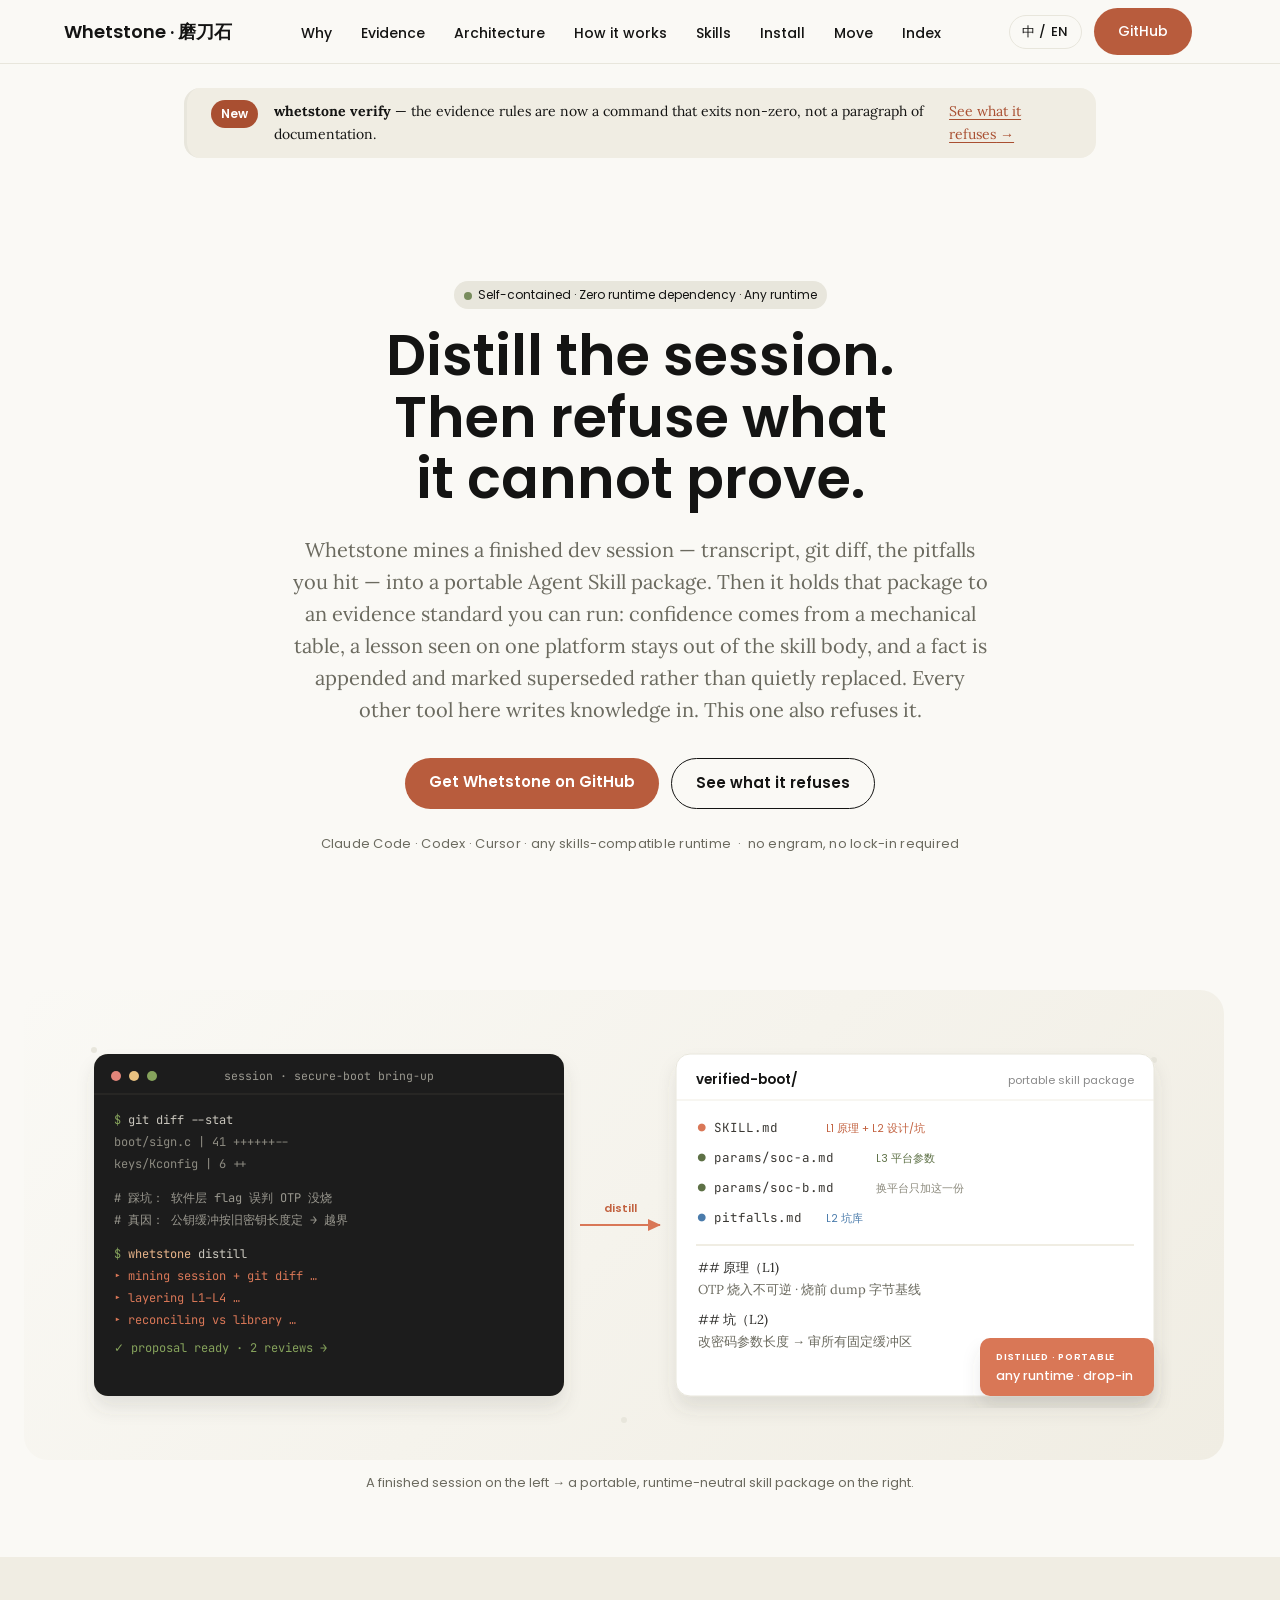
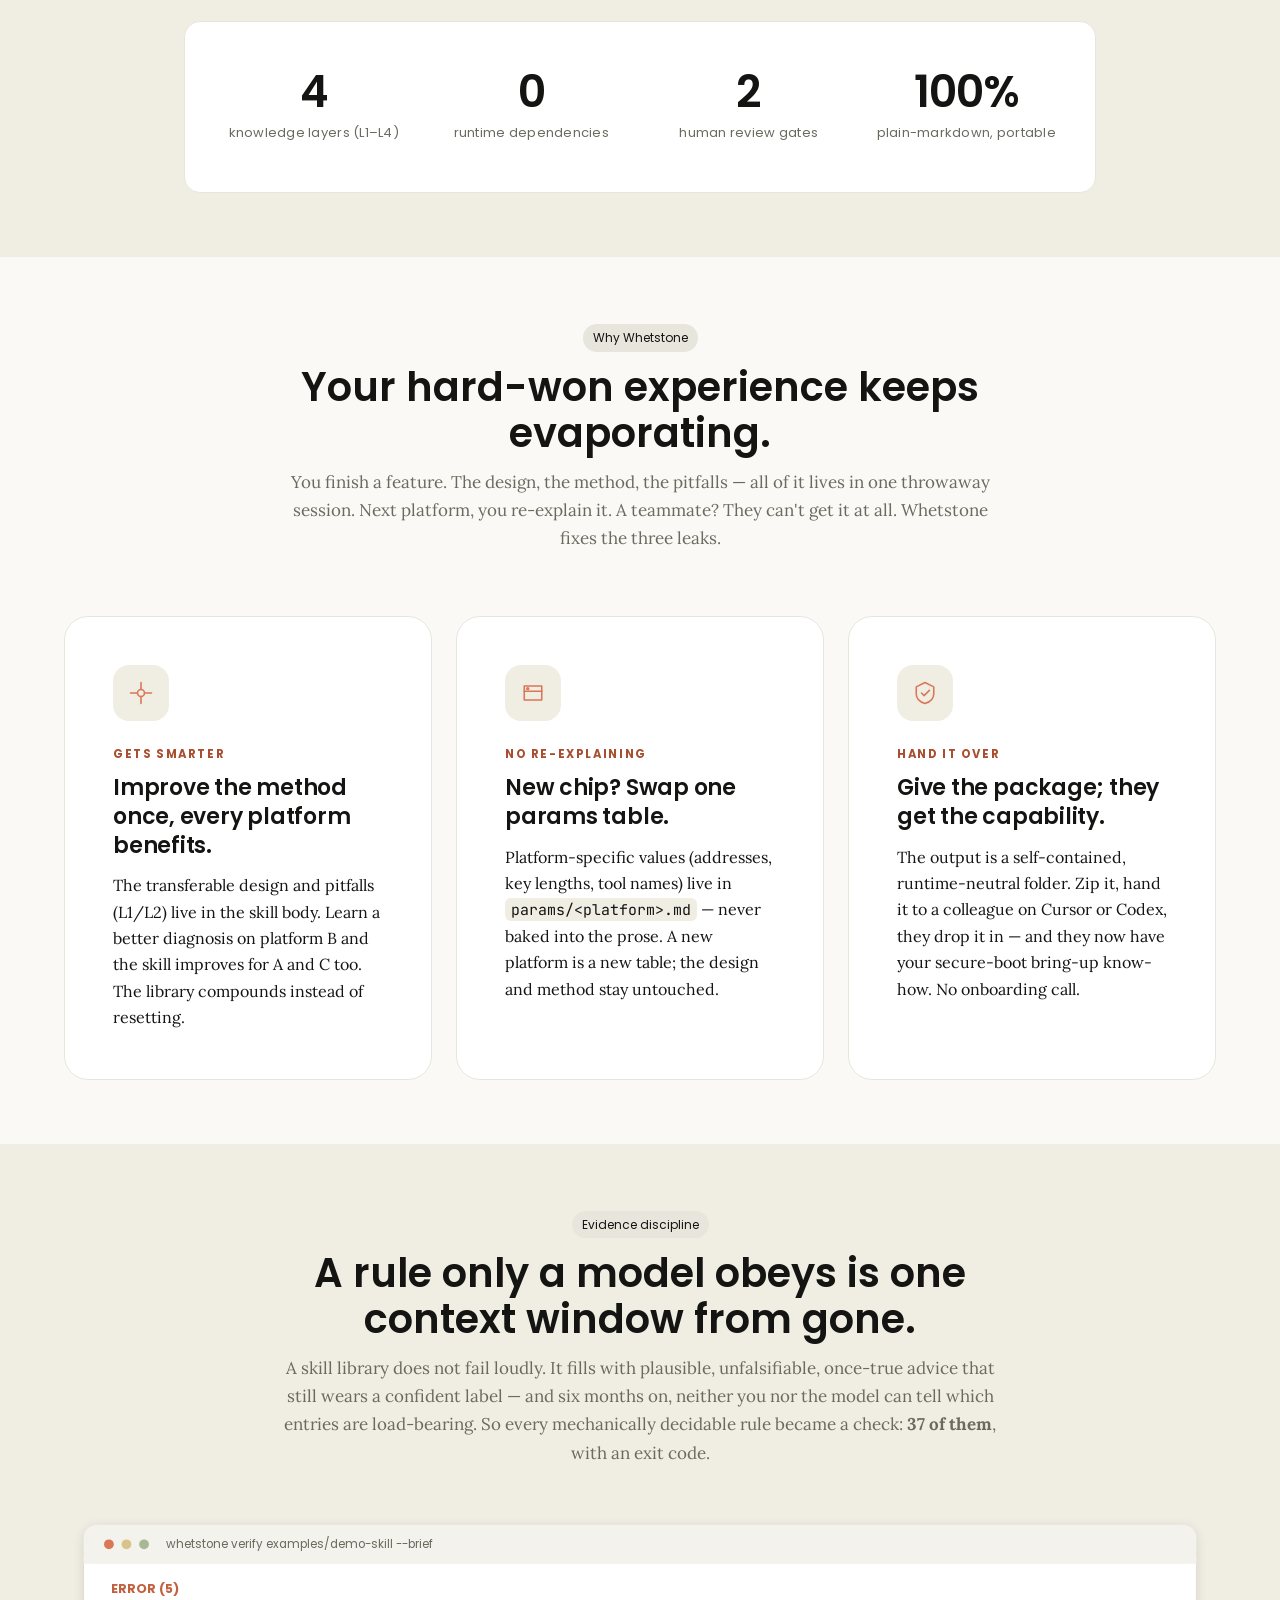
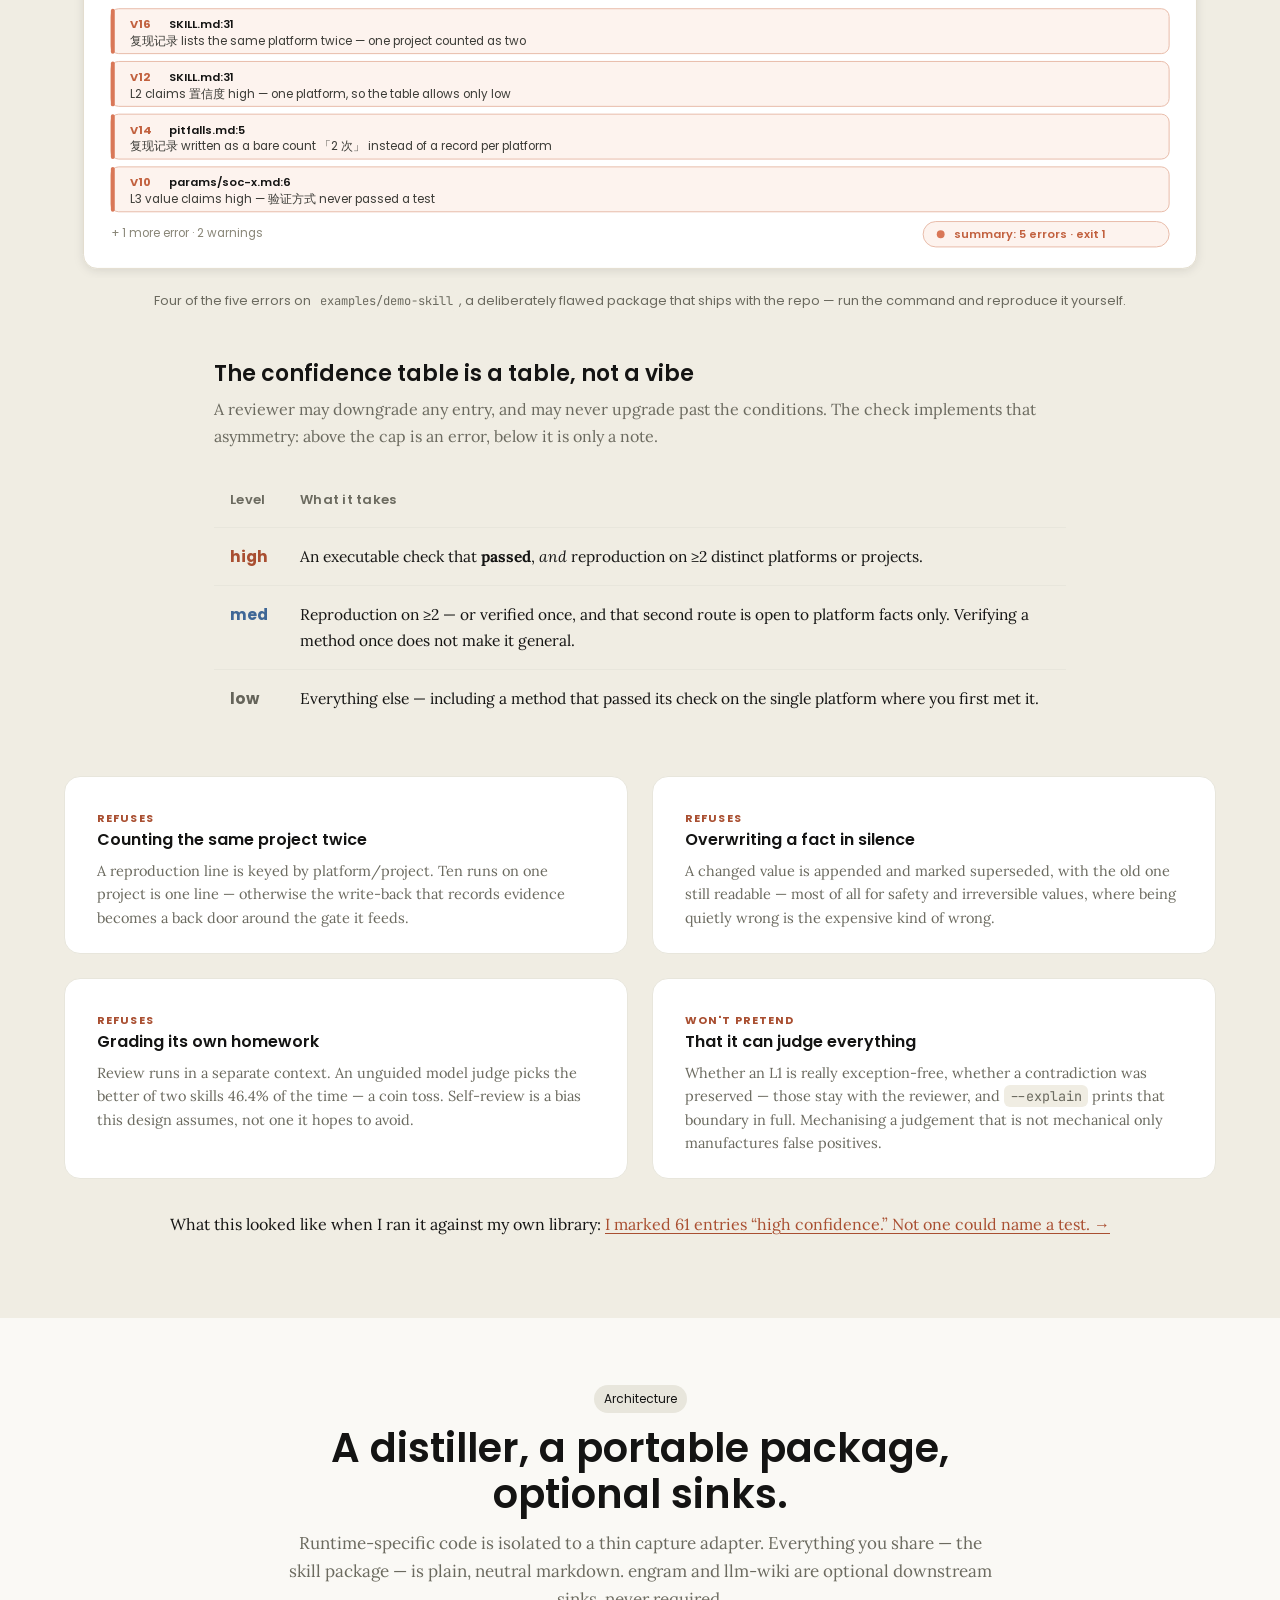
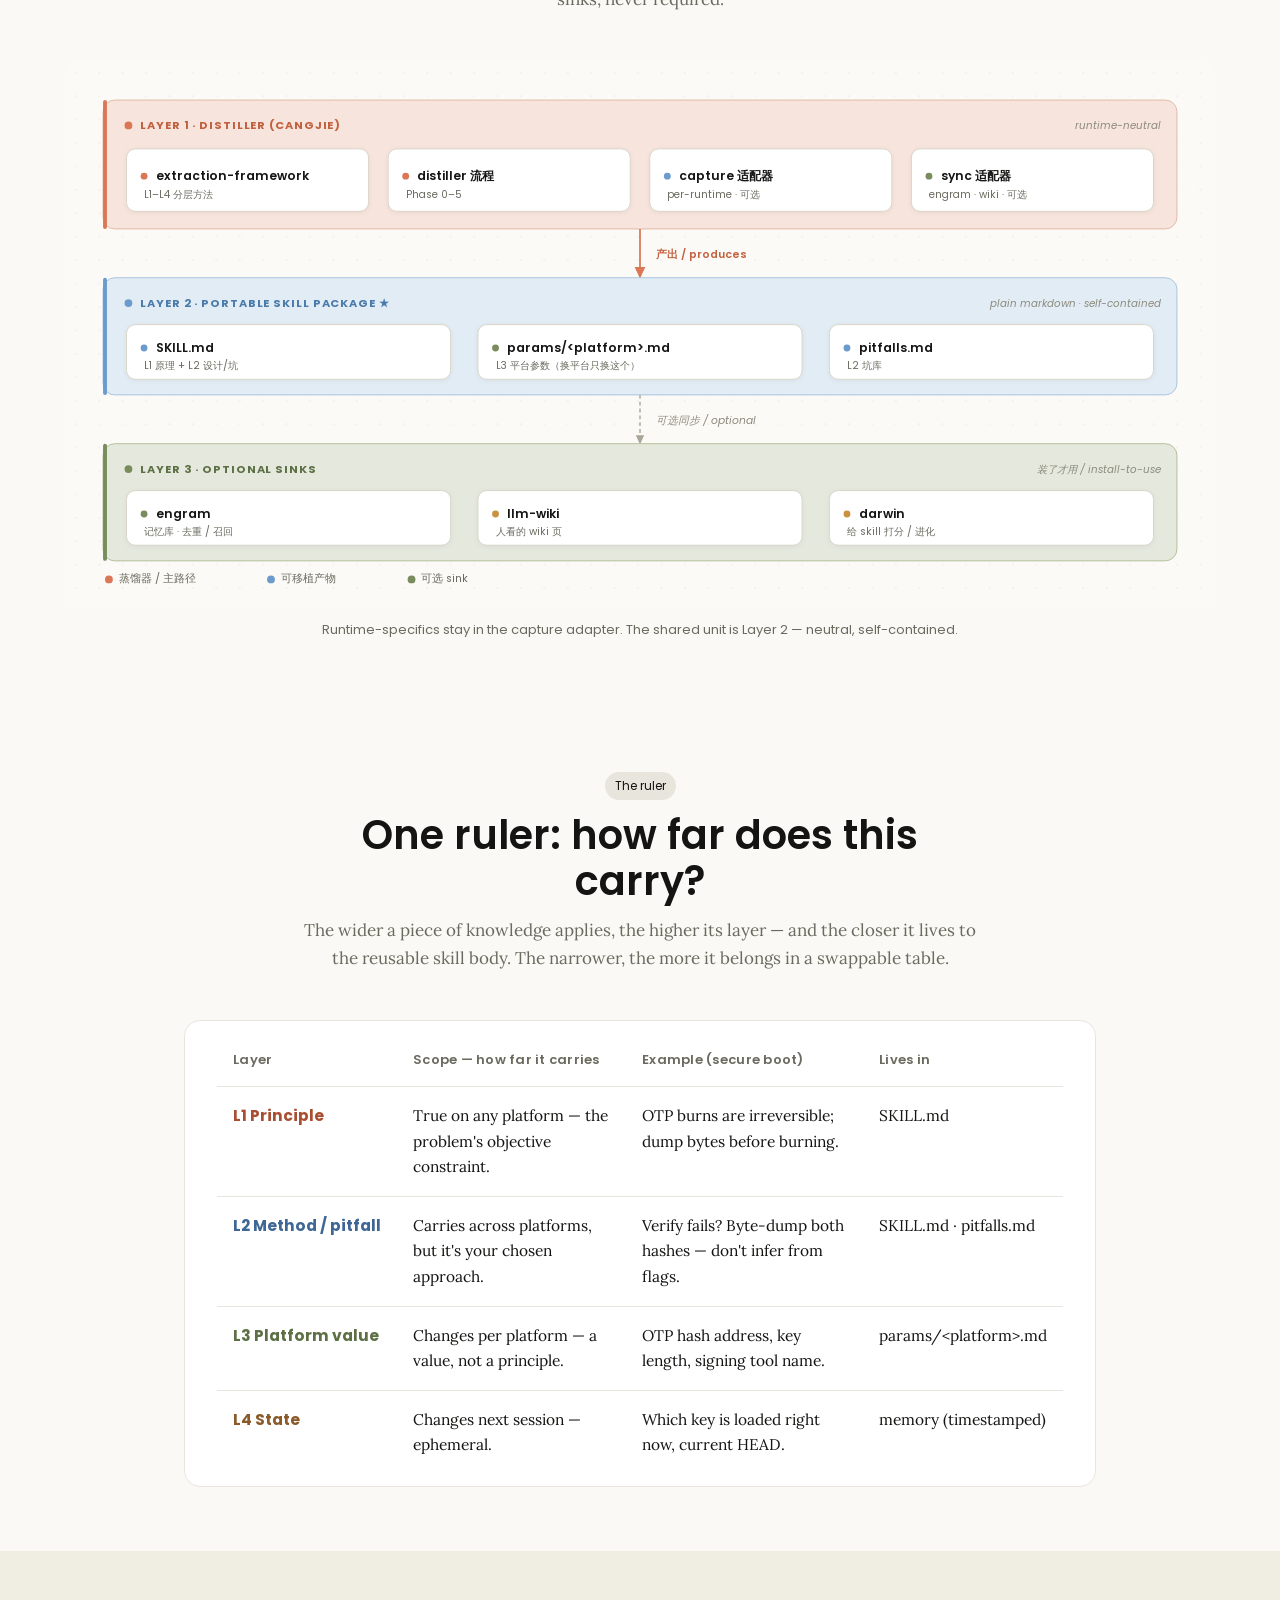
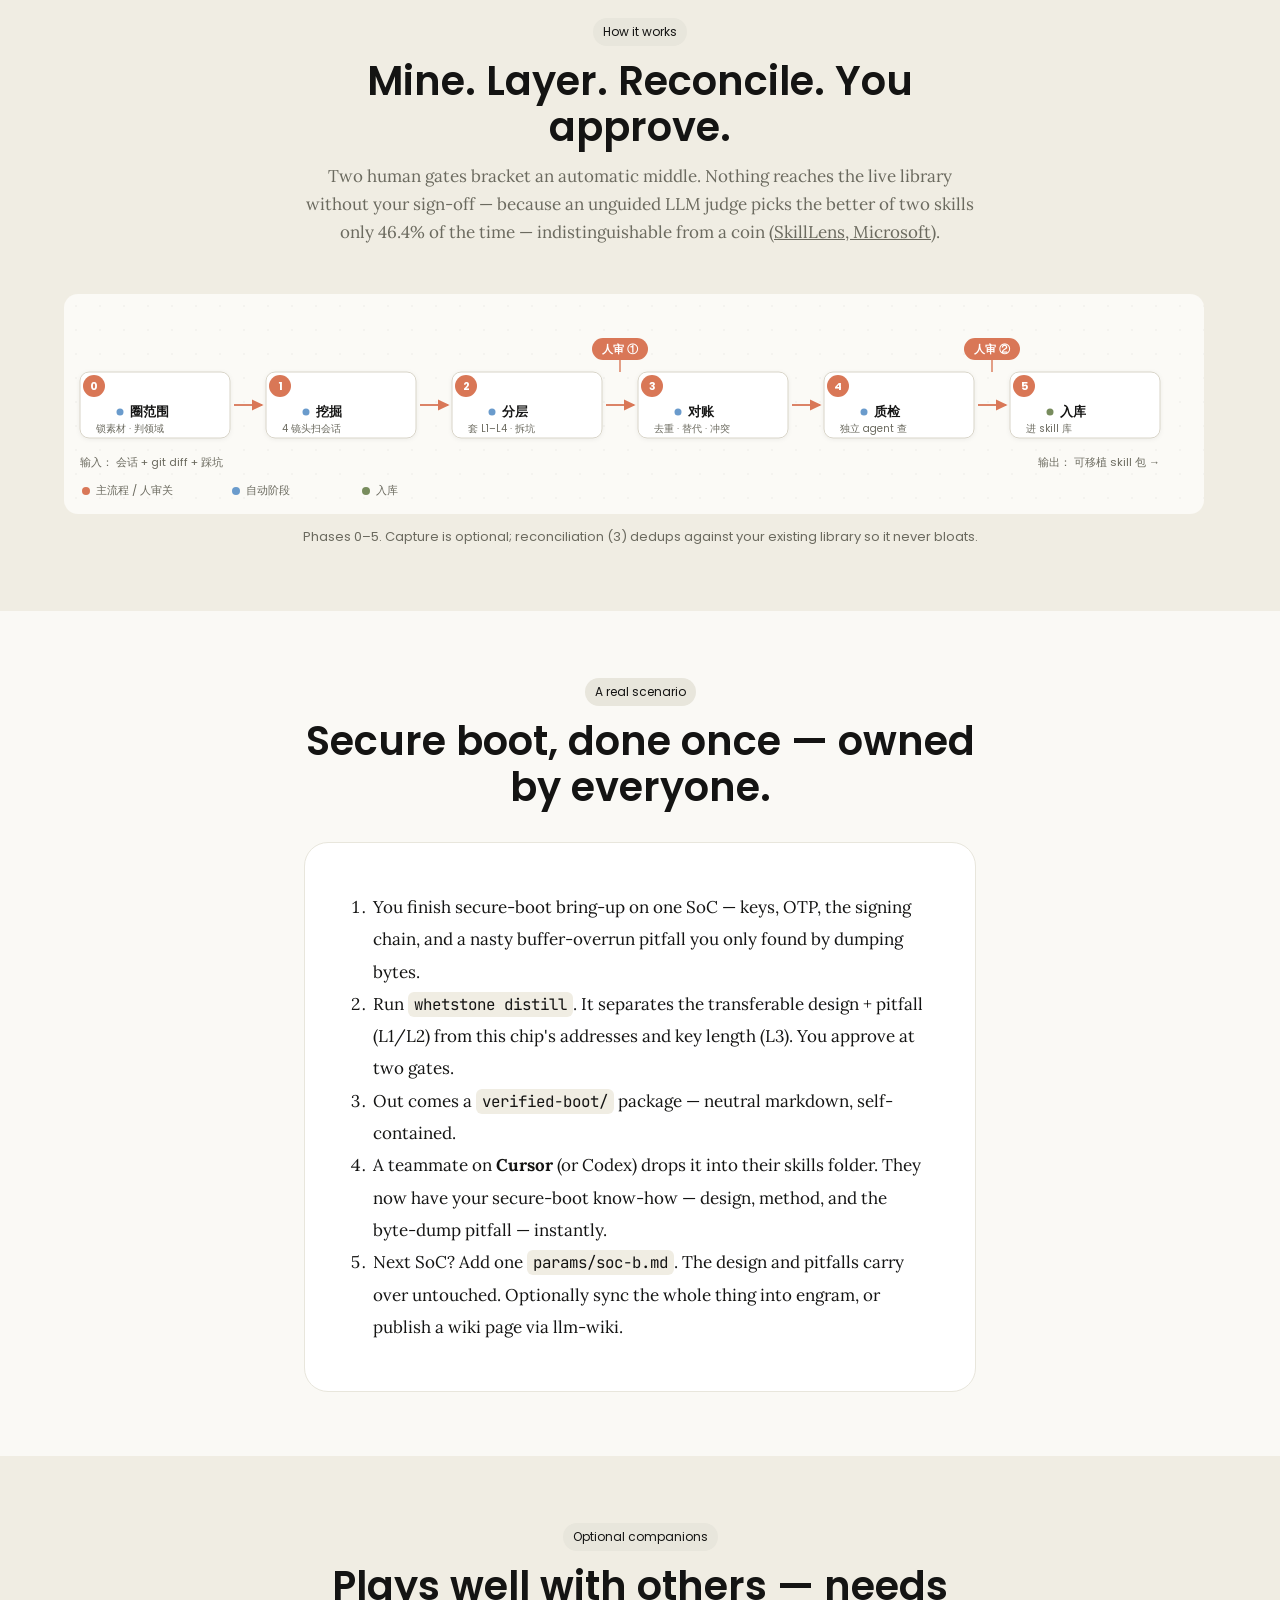
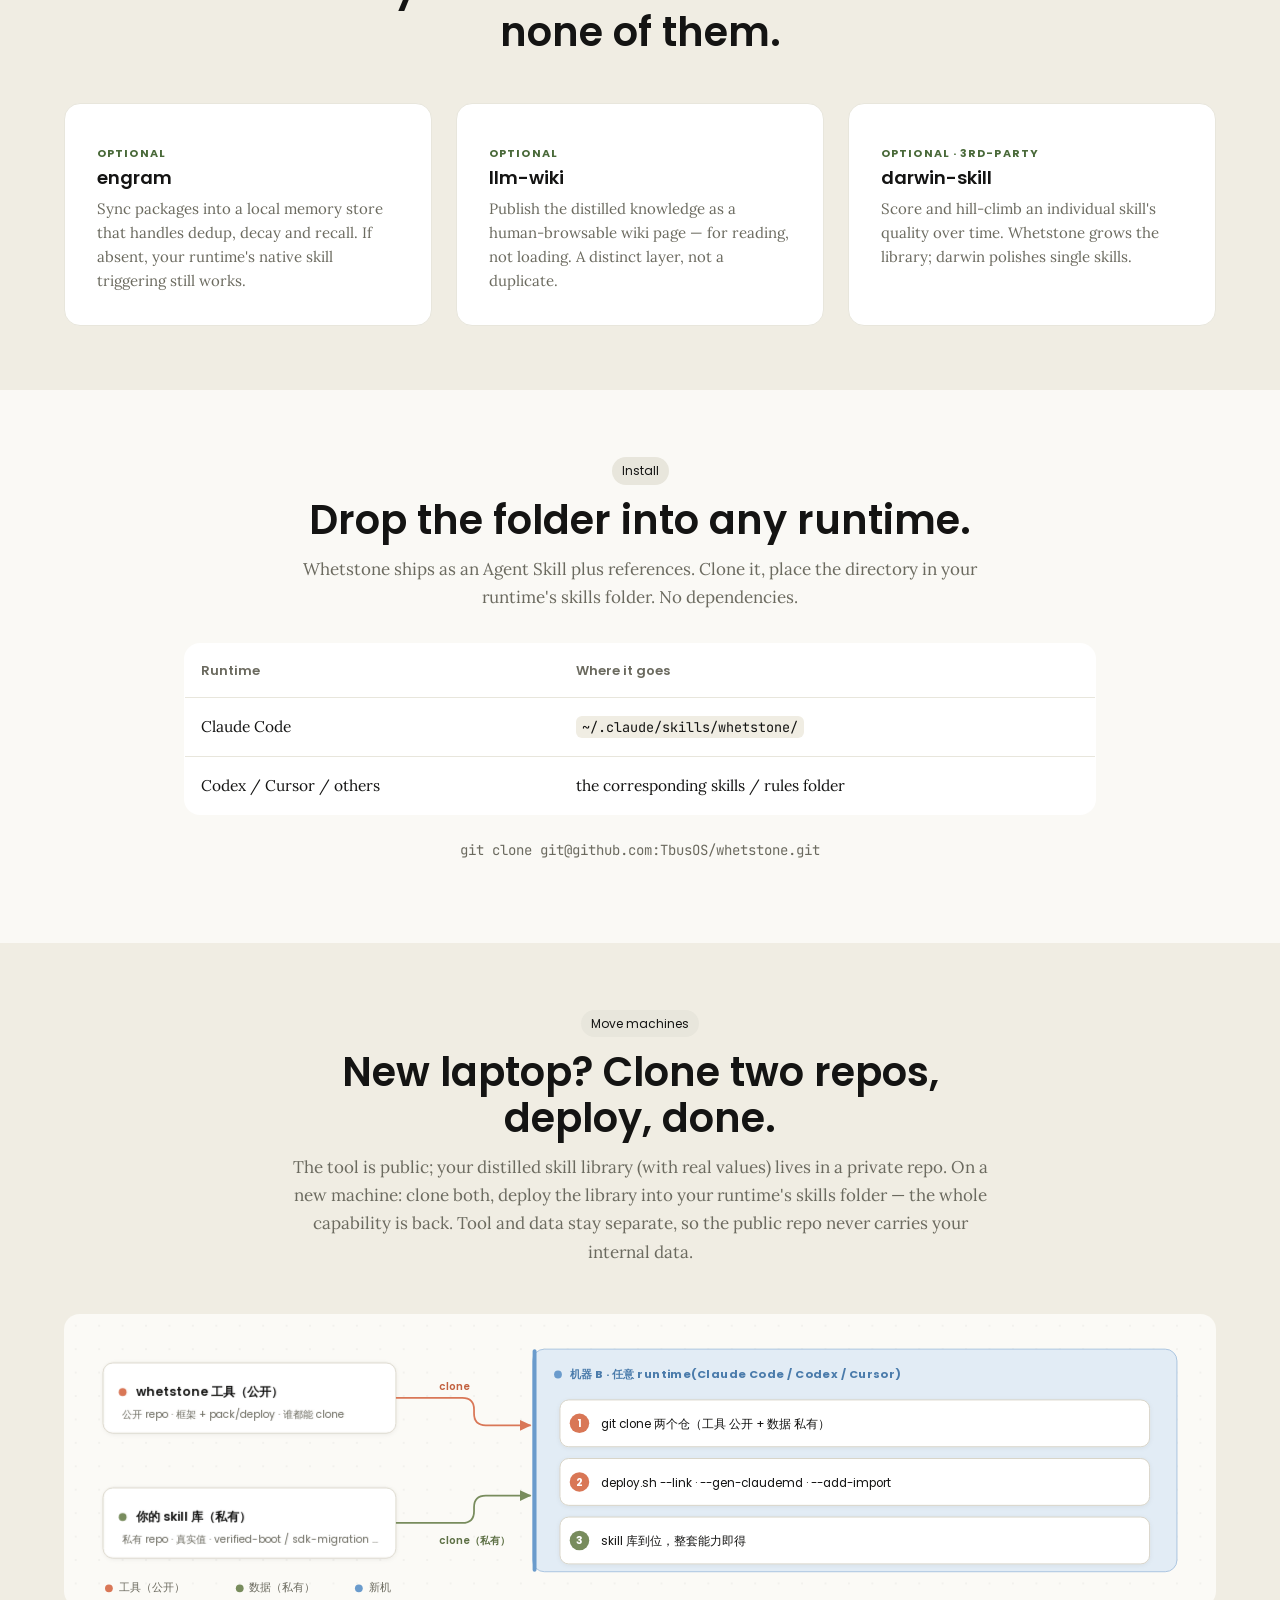
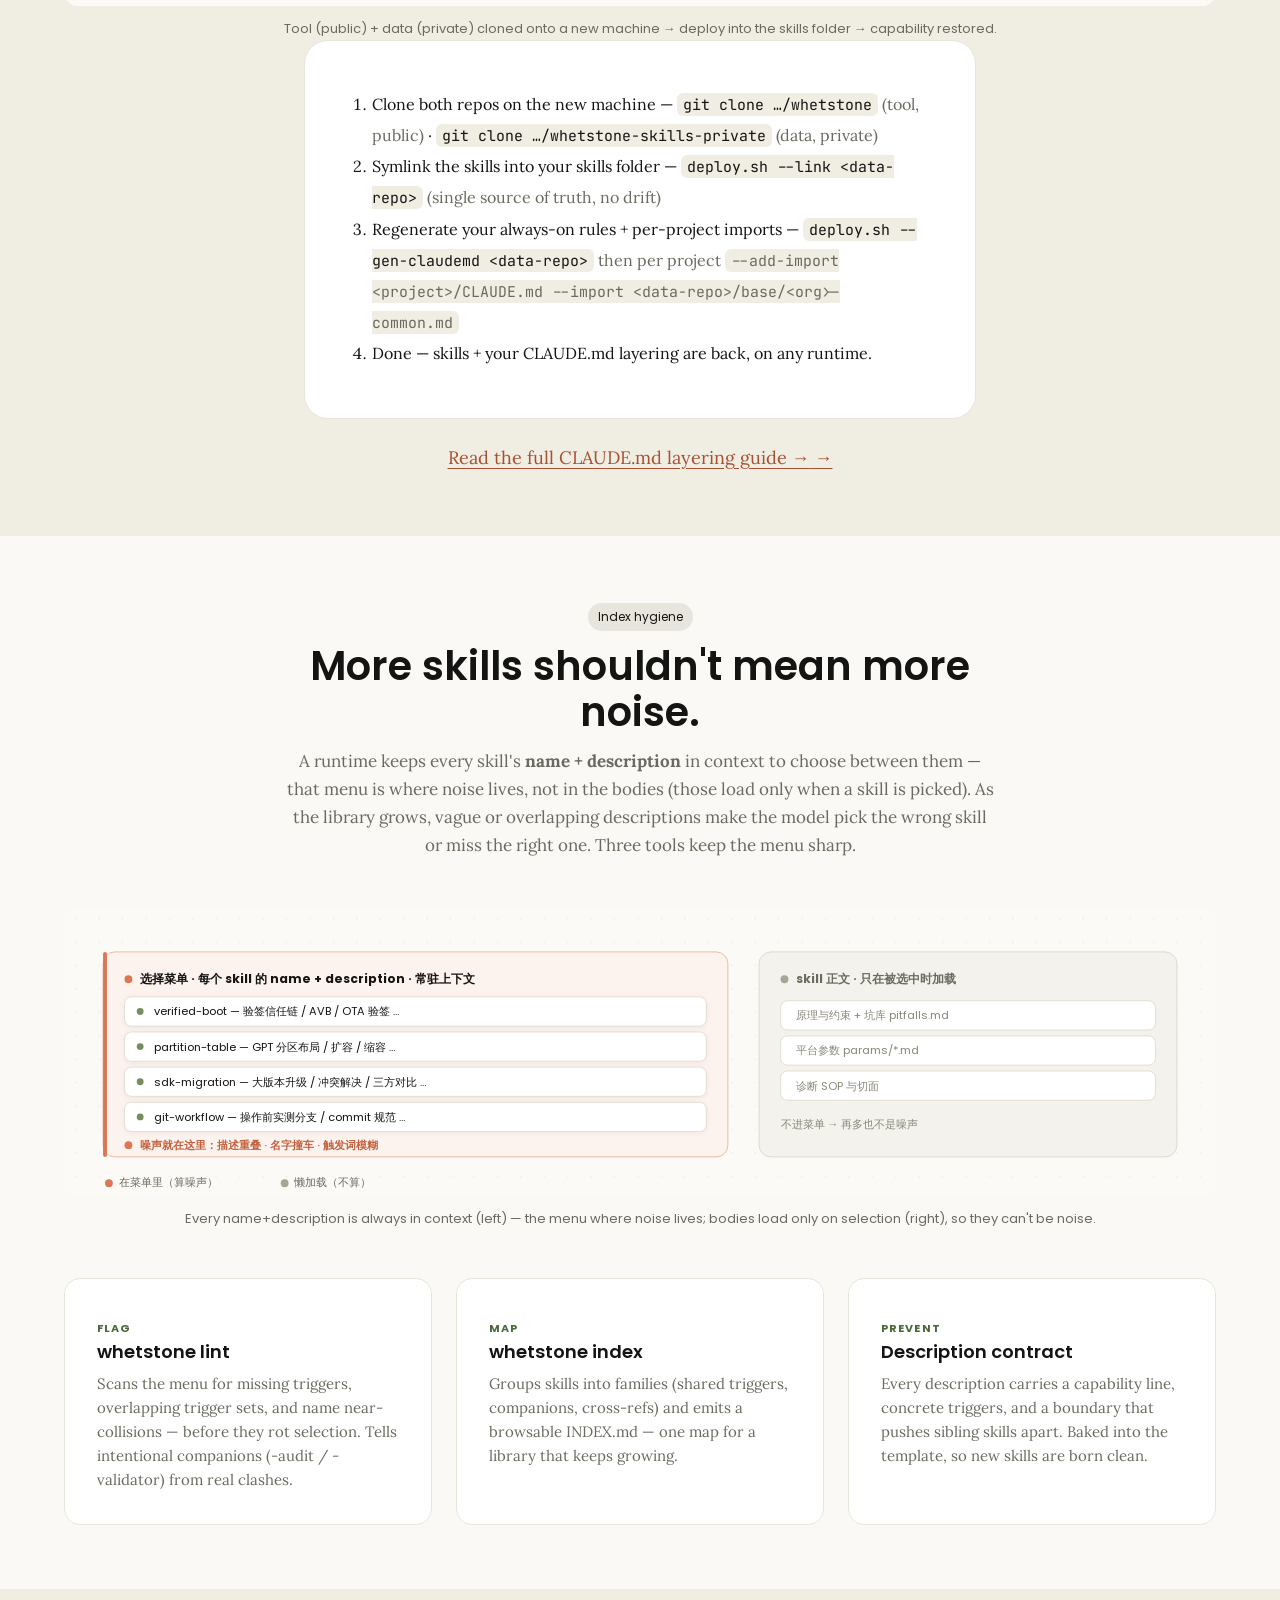
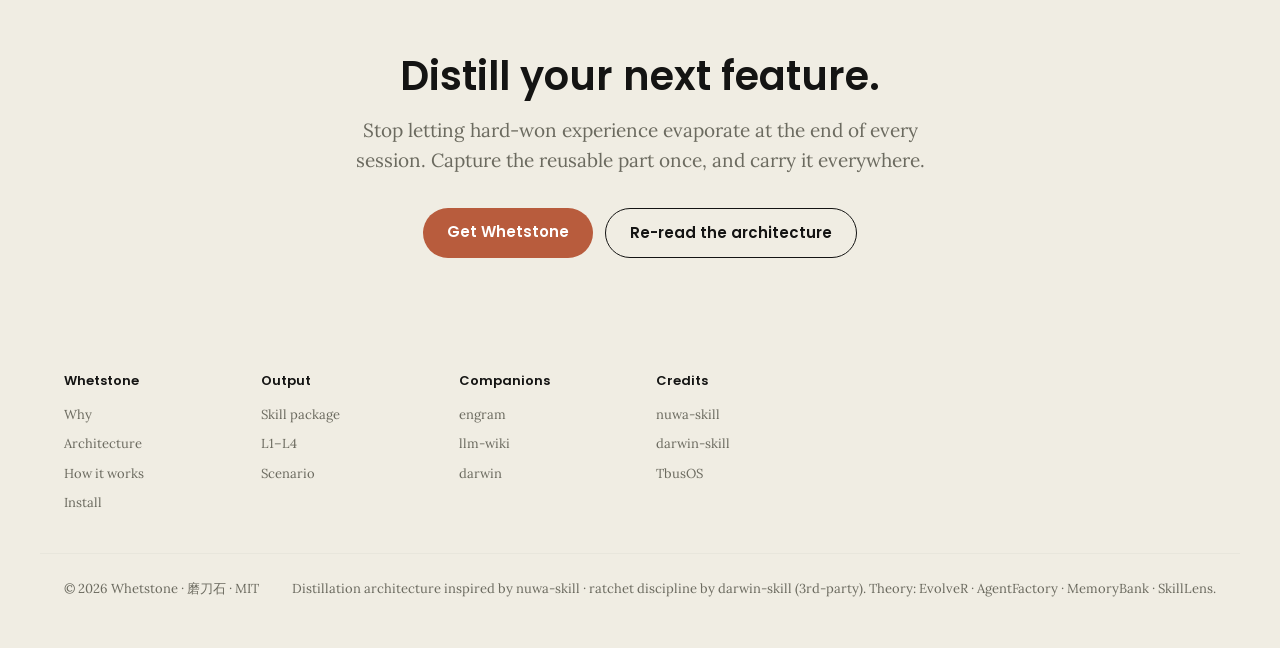
==== docs/index.html @ 84fae5ff "docs: 加社交卡片图 —— 链接分享出去时不再是一条干巴巴的文字 两个页面都没有 og:image。这意味着把链接贴到 X / Slack / HN 时, 显示的是没有图的纯文字卡片,点击率差一截" ====
<!doctype html>
<html lang="en" data-lang="en">
<head>
<meta charset="utf-8">
<meta name="viewport" content="width=device-width, initial-scale=1">
<title>Whetstone · 磨刀石 — distill engineering work into portable Agent Skills</title>
<meta name="description" content="Whetstone distills a finished dev session into a portable, runtime-neutral Agent Skill package — reuse the design, swap only platform params, hand it to anyone.">
<meta property="og:title" content="Whetstone · 磨刀石 — distill engineering work into portable Agent Skills">
<meta property="og:description" content="Distill a finished dev session into a portable, runtime-neutral Agent Skill package. Reuse the design, swap platform params, hand it to anyone.">
<meta property="og:url" content="https://doc.tbusos.com/whetstone/">
<meta property="og:image" content="https://doc.tbusos.com/whetstone/assets/og-home.png">
<meta property="og:image:width" content="2400">
<meta property="og:image:height" content="1260">
<meta name="twitter:card" content="summary_large_image">
<meta name="twitter:image" content="https://doc.tbusos.com/whetstone/assets/og-home.png">
<meta property="og:type" content="website">
<link rel="stylesheet" href="assets/fonts.css">
<link rel="stylesheet" href="assets/anthropic.css">
<style>
  html[data-lang="en"] .lang-zh { display: none !important; }
  html[data-lang="zh"] .lang-en { display: none !important; }
  .lang-toggle {
    background: transparent; border: 1px solid var(--anth-light-gray); color: var(--anth-text);
    font-family: var(--font-heading); font-size: 13px; font-weight: 500;
    padding: 6px 12px; border-radius: var(--radius-pill); cursor: pointer; letter-spacing: 0.05em;
  }
  .lang-toggle:hover { background: var(--anth-light-gray); }
  html[data-lang="zh"] body, html[data-lang="zh"] p, html[data-lang="zh"] li,
  html[data-lang="zh"] .feat-card__body, html[data-lang="zh"] td, html[data-lang="zh"] th {
    font-family: "Noto Sans SC", "Source Han Sans SC", "PingFang SC", sans-serif;
  }
  html[data-lang="zh"] h1, html[data-lang="zh"] h2, html[data-lang="zh"] h3,
  html[data-lang="zh"] .feat-card__title, html[data-lang="zh"] .anth-badge,
  html[data-lang="zh"] .feat-card__kicker, html[data-lang="zh"] .stat-strip .num,
  html[data-lang="zh"] .stat-strip .lbl {
    font-family: "Noto Sans SC", "PingFang SC", sans-serif;
  }
  html[data-lang="zh"] .test-card blockquote {
    font-family: "Noto Serif SC", "Source Han Serif SC", "PingFang SC", serif; font-style: normal;
  }

  .feat-grid { display:grid; grid-template-columns:repeat(3,1fr); gap:var(--space-5); }
  .feat-card { background:#ffffff; border:1px solid var(--anth-light-gray); border-radius:var(--radius-lg); padding:var(--space-7); }
  .feat-card__kicker { font-family:var(--font-heading); font-size:11.5px; letter-spacing:0.14em; text-transform:uppercase; color:var(--anth-orange-ink); font-weight:700; }
  html[data-lang="zh"] .feat-card__kicker { text-transform:none; letter-spacing:0.04em; }
  .feat-card__title { font-family:var(--font-heading); font-size:22px; font-weight:600; letter-spacing:-0.01em; color:var(--anth-text); margin:var(--space-2) 0 var(--space-3); }
  .feat-card__body { font-family:var(--font-body); font-size:16px; line-height:1.65; color:var(--anth-text); margin:0; }
  .feat-card__icon { width:56px; height:56px; border-radius:var(--radius-md); display:grid; place-items:center; margin-bottom:var(--space-4); }

  .stat-strip { display:grid; grid-template-columns:repeat(4, 1fr); gap:var(--space-5); padding:var(--space-7) var(--space-6); background:#ffffff; border:1px solid var(--anth-light-gray); border-radius:var(--radius-md); }
  .stat-strip > div { text-align:center; }
  .stat-strip .num { display:block; font-family:var(--font-heading); font-size:44px; font-weight:600; color:var(--anth-text); letter-spacing:-0.02em; line-height:1; }
  .stat-strip .lbl { display:block; margin-top:var(--space-2); font-family:var(--font-heading); font-size:13px; color:var(--anth-text-secondary); letter-spacing:0.02em; }

  figure { margin:0; }
  figcaption { font-family:var(--font-heading); font-size:13px; color:var(--anth-text-secondary); text-align:center; margin-top:var(--space-3); }

  .layer-table { width:100%; border-collapse:collapse; font-family:var(--font-body); font-size:15.5px; }
  .layer-table th, .layer-table td { text-align:left; padding:var(--space-4) var(--space-4); border-bottom:1px solid var(--anth-light-gray); vertical-align:top; }
  .layer-table th { font-family:var(--font-heading); font-size:13px; font-weight:600; color:var(--anth-text-secondary); letter-spacing:0.02em; }
  .layer-table tbody tr:last-child td { border-bottom:none; }
  .layer-table .lyr { font-family:var(--font-heading); font-weight:700; white-space:nowrap; }
  .layer-table .lyr--l1 { color:var(--anth-orange-ink); }
  .layer-table .lyr--l2 { color:#3f6796; }
  .layer-table .lyr--l3 { color:#5d7045; }
  .layer-table .lyr--l4 { color:#8a5a2a; }
  .layer-table .lyr--hi { color:var(--anth-orange-ink); }
  .layer-table .lyr--md { color:#3f6796; }
  .layer-table .lyr--lo { color:#65645a; }
  .ref-grid { display:grid; grid-template-columns:repeat(2,1fr); gap:var(--space-5); }
  .ref-card { background:#ffffff; border:1px solid var(--anth-light-gray); border-radius:var(--radius-md); padding:var(--space-5) var(--space-6); }
  .ref-card h3 { font-family:var(--font-heading); font-size:16px; font-weight:600; margin:0 0 var(--space-2); color:var(--anth-text); }
  .ref-card p { font-family:var(--font-body); font-size:14.5px; line-height:1.6; color:var(--anth-text-secondary); margin:0; }
  .ref-card .no { font-family:var(--font-heading); font-size:11px; font-weight:700; letter-spacing:0.1em; text-transform:uppercase; color:var(--anth-orange-ink); }
  @media (max-width:860px) { .ref-grid { grid-template-columns:1fr; } }

  .feat-grid--two { grid-template-columns:repeat(2,1fr); }
  .mate-row { display:grid; grid-template-columns:repeat(3,1fr); gap:var(--space-5); }
  .mate-card { background:#ffffff; border:1px solid var(--anth-light-gray); border-radius:var(--radius-md); padding:var(--space-6); }
  .mate-card h3 { font-family:var(--font-heading); font-size:18px; font-weight:600; margin:0 0 var(--space-2); color:var(--anth-text); }
  .mate-card .opt { font-family:var(--font-heading); font-size:11px; font-weight:700; letter-spacing:0.1em; text-transform:uppercase; color:#4a6a3a; }
  .mate-card p { font-family:var(--font-body); font-size:15px; line-height:1.6; color:var(--anth-text-secondary); margin:var(--space-2) 0 0; }

  .install-table { width:100%; border-collapse:collapse; font-family:var(--font-body); font-size:15.5px; background:#ffffff; border:1px solid var(--anth-light-gray); border-radius:var(--radius-md); overflow:hidden; }
  .install-table th, .install-table td { text-align:left; padding:var(--space-4); border-bottom:1px solid var(--anth-light-gray); }
  .install-table th { font-family:var(--font-heading); font-size:13px; font-weight:600; color:var(--anth-text-secondary); }
  .install-table tbody tr:last-child td { border-bottom:none; }
  .install-table code { font-family:var(--font-mono); font-size:13.5px; }

  .scene-card { background:#ffffff; border:1px solid var(--anth-light-gray); border-radius:var(--radius-lg); padding:var(--space-7); }
</style>
</head>
<body>

<!-- Nav -->
<nav class="anth-nav"><div class="anth-nav-inner">
  <a href="#" style="font-family:var(--font-heading); font-weight:600; font-size:18px; text-decoration:none; color:var(--anth-text);">Whetstone · 磨刀石</a>
  <div>
    <a href="#why"><span class="lang-en">Why</span><span class="lang-zh">为什么</span></a>
    <a href="#evidence"><span class="lang-en">Evidence</span><span class="lang-zh">证据</span></a>
    <a href="#architecture"><span class="lang-en">Architecture</span><span class="lang-zh">架构</span></a>
    <a href="#flow"><span class="lang-en">How it works</span><span class="lang-zh">流程</span></a>
    <a href="skills.html"><span class="lang-en">Skills</span><span class="lang-zh">技能</span></a>
    <a href="#install"><span class="lang-en">Install</span><span class="lang-zh">安装</span></a>
    <a href="#migrate"><span class="lang-en">Move</span><span class="lang-zh">迁移</span></a>
    <a href="#index-hygiene"><span class="lang-en">Index</span><span class="lang-zh">索引</span></a>
  </div>
  <div style="display:flex; gap:var(--space-3); align-items:center;">
    <button type="button" class="lang-toggle" aria-label="Switch language">中 / EN</button>
    <a class="anth-button" href="https://github.com/TbusOS/whetstone">GitHub</a>
  </div>
</div></nav>

<!-- Banner -->
<section style="padding:var(--space-5) var(--space-5) 0;">
  <div class="anth-container">
    <div class="anth-banner">
      <span class="anth-badge" style="background:var(--anth-orange-ink); color:#ffffff; font-weight:600;"><span class="lang-en">New</span><span class="lang-zh">新</span></span>
      <span><span class="lang-en"><strong>whetstone verify</strong> — the evidence rules are now a command that exits non-zero, not a paragraph of documentation.</span><span class="lang-zh"><strong>whetstone verify</strong> —— 证据规则现在是一条会返回非零退出码的命令，不再只是文档里的一段话。</span></span>
      <a class="anth-link" href="#evidence" style="margin-left:auto;"><span class="lang-en">See what it refuses</span><span class="lang-zh">看它拒绝什么</span></a>
    </div>
  </div>
</section>

<!-- Hero -->
<section class="anth-hero">
  <div class="anth-container" style="max-width:880px;">
    <span class="anth-badge"><span aria-hidden="true" style="display:inline-block; width:8px; height:8px; border-radius:50%; background:#788c5d; margin-right:6px; vertical-align:middle;"></span><span class="lang-en">Self-contained · Zero runtime dependency · Any runtime</span><span class="lang-zh">自包含 · 零运行时依赖 · 任何 runtime</span></span>
    <h1 style="margin-top:var(--space-4);">
      <span class="lang-en">Distill the session.<br>Then refuse what<br>it cannot prove.</span>
      <span class="lang-zh">把会话蒸馏成 skill。<br>再把证不出来的<br>挡在门外。</span>
    </h1>
    <p style="font-size:20px; color:var(--anth-text-secondary); margin:var(--space-5) auto var(--space-6); line-height:1.6; max-width:700px; font-family:var(--font-body);">
      <span class="lang-en">Whetstone mines a finished dev session — transcript, git diff, the pitfalls you hit — into a portable Agent Skill package. Then it holds that package to an evidence standard you can run: confidence comes from a mechanical table, a lesson seen on one platform stays out of the skill body, and a fact is appended and marked superseded rather than quietly replaced. Every other tool here writes knowledge in. This one also refuses it.</span>
      <span class="lang-zh">Whetstone 挖掘你做完的一次开发 —— transcript、git diff、踩过的坑 —— 蒸馏成一个可移植的 Agent Skill 包。然后用一条能跑的命令守住证据纪律：置信度按机械表判、只在一个平台见过的经验进不了正文、事实只能追加并标注替代、不许被悄悄改掉。别的工具都在往里写知识，这个还会把不合格的挡回去。</span>
    </p>
    <div style="display:flex; gap:var(--space-3); justify-content:center; flex-wrap:wrap;">
      <a class="anth-button" href="https://github.com/TbusOS/whetstone"><span class="lang-en">Get Whetstone on GitHub</span><span class="lang-zh">在 GitHub 获取</span></a>
      <a class="anth-button anth-button--ghost" href="#evidence"><span class="lang-en">See what it refuses</span><span class="lang-zh">看它拒绝什么</span></a>
    </div>
    <p style="margin-top:var(--space-5); color:var(--anth-text-secondary); font-family:var(--font-heading); font-size:13px; letter-spacing:0.02em;">
      <span class="lang-en">Claude Code · Codex · Cursor · any skills-compatible runtime &nbsp;·&nbsp; no engram, no lock-in required</span>
      <span class="lang-zh">Claude Code · Codex · Cursor · 任何 skills-compatible runtime &nbsp;·&nbsp；不强制 engram，不绑定</span>
    </p>
  </div>
</section>

<!-- Hero illustration: distill a session into a portable skill package -->
<section class="anth-section" style="padding-top:0;">
  <!-- widened past the standard --wide tier: this figure carries 28 labels and at
       1200px its smallest text rendered at 9.1px, below the ~9.96px floor the
       canonical library holds (design-review known-bugs 1.49) -->
  <div class="anth-container anth-container--wide" style="max-width:1340px;">
    <figure>
    <svg role="img" aria-label="Whetstone distills a dev session on the left into a portable skill package on the right" viewBox="0 0 1200 470" style="display:block; width:100%; max-width:1200px; height:auto; border-radius:var(--radius-lg); background:linear-gradient(135deg, #faf9f5 0%, #f0ede3 100%);">
      <defs>
        <filter id="hsh" x="-20%" y="-20%" width="140%" height="140%">
          <feGaussianBlur in="SourceAlpha" stdDeviation="9"/><feOffset dy="12"/>
          <feColorMatrix values="0 0 0 0 0.08 0 0 0 0 0.08 0 0 0 0 0.07 0 0 0 0.12 0"/>
          <feMerge><feMergeNode/><feMergeNode in="SourceGraphic"/></feMerge>
        </filter>
        <marker id="harr" viewBox="0 0 8 8" refX="7" refY="4" markerWidth="7" markerHeight="7" orient="auto-start-reverse"><path d="M0,0.5 L7.5,4 L0,7.5 Z" fill="#d97757"/></marker>
      </defs>
      <g fill="#e8e6dc"><circle cx="70" cy="60" r="3"/><circle cx="1130" cy="70" r="3"/><circle cx="600" cy="430" r="3"/></g>

      <!-- Left: the finished session (terminal) -->
      <g filter="url(#hsh)" transform="translate(70 64)"><rect width="470" height="342" rx="14" fill="#1d1c1a"/></g>
      <g transform="translate(70 64)">
        <circle cx="22" cy="22" r="5" fill="#e2857a"/><circle cx="40" cy="22" r="5" fill="#e8c180"/><circle cx="58" cy="22" r="5" fill="#86a35c"/>
        <text x="235" y="26" text-anchor="middle" font-family="JetBrains Mono,monospace" font-size="11.5" fill="#9a988f">session · secure-boot bring-up</text>
        <line x1="0" y1="40" x2="470" y2="40" stroke="#33312d"/>
        <g font-family="JetBrains Mono,monospace" font-size="12" fill="#c9c6bd">
          <text x="20" y="70"><tspan fill="#86a35c">$</tspan> git diff --stat</text>
          <text x="20" y="92" fill="#8c8a80">  boot/sign.c | 41 ++++++--</text>
          <text x="20" y="114" fill="#8c8a80">  keys/Kconfig |  6 ++</text>
          <text x="20" y="148" fill="#9a988f"># 踩坑： 软件层 flag 误判 OTP 没烧</text>
          <text x="20" y="170" fill="#9a988f"># 真因： 公钥缓冲按旧密钥长度定 → 越界</text>
          <text x="20" y="204"><tspan fill="#86a35c">$</tspan> <tspan fill="#e8b48a">whetstone</tspan> distill</text>
          <text x="20" y="226" fill="#d97757">  ▸ mining session + git diff …</text>
          <text x="20" y="248" fill="#d97757">  ▸ layering L1–L4 …</text>
          <text x="20" y="270" fill="#d97757">  ▸ reconciling vs library …</text>
          <text x="20" y="298" fill="#86a35c">  ✓ proposal ready · 2 reviews →</text>
        </g>
      </g>

      <!-- middle arrow -->
      <line x1="556" y1="235" x2="636" y2="235" stroke="#d97757" stroke-width="2" marker-end="url(#harr)"/>
      <text x="596" y="222" text-anchor="middle" font-family="Poppins,sans-serif" font-size="11" font-weight="600" fill="#c2613f">distill</text>

      <!-- Right: the portable skill package -->
      <g filter="url(#hsh)" transform="translate(652 64)"><rect width="478" height="342" rx="14" fill="#ffffff" stroke="#e8e6dc"/></g>
      <g transform="translate(652 64)">
        <text x="20" y="30" font-family="Poppins,sans-serif" font-size="13.5" font-weight="600" fill="#141413">verified-boot/</text>
        <text x="458" y="30" text-anchor="end" font-family="Poppins,sans-serif" font-size="11" fill="#8a8a8a">portable skill package</text>
        <line x1="0" y1="46" x2="478" y2="46" stroke="#f0ede3"/>
        <g font-family="JetBrains Mono,monospace" font-size="12.5" fill="#3a3833">
          <text x="22" y="78"><tspan fill="#d97757">●</tspan> SKILL.md</text>
          <text x="150" y="78" font-family="Poppins,sans-serif" font-size="10.5" fill="#c2613f">L1 原理 + L2 设计/坑</text>
          <text x="22" y="108"><tspan fill="#5d7045">●</tspan> params/soc-a.md</text>
          <text x="200" y="108" font-family="Poppins,sans-serif" font-size="10.5" fill="#5d7045">L3 平台参数</text>
          <text x="22" y="138"><tspan fill="#5d7045">●</tspan> params/soc-b.md</text>
          <text x="200" y="138" font-family="Poppins,sans-serif" font-size="10.5" fill="#8c8a7d">换平台只加这一份</text>
          <text x="22" y="168"><tspan fill="#4a7bab">●</tspan> pitfalls.md</text>
          <text x="150" y="168" font-family="Poppins,sans-serif" font-size="10.5" fill="#4a7bab">L2 坑库</text>
        </g>
        <rect x="20" y="190" width="438" height="2" fill="#f0ede3"/>
        <g font-family="Lora,serif" font-size="13" fill="#2b2a27">
          <text x="22" y="218">## 原理（L1)</text>
          <text x="22" y="240" fill="#6b6a5f">OTP 烧入不可逆 · 烧前 dump 字节基线</text>
          <text x="22" y="270">## 坑（L2)</text>
          <text x="22" y="292" fill="#6b6a5f">改密码参数长度 → 审所有固定缓冲区</text>
        </g>
      </g>

      <!-- badge -->
      <g filter="url(#hsh)" transform="translate(956 348)">
        <rect width="174" height="58" rx="10" fill="#d97757"/>
        <text x="16" y="22" font-family="Poppins,sans-serif" font-size="9.5" letter-spacing="0.08em" fill="#ffffff" font-weight="600">DISTILLED · PORTABLE</text>
        <text x="16" y="42" font-family="Poppins,sans-serif" font-size="12.5" fill="#ffffff" font-weight="500">any runtime · drop-in</text>
      </g>
    </svg>
    <figcaption><span class="lang-en">A finished session on the left → a portable, runtime-neutral skill package on the right.</span><span class="lang-zh">左边一次做完的会话 → 右边一个可移植、runtime 中立的 skill 包。</span></figcaption>
    </figure>
  </div>
</section>

<!-- Stats -->
<section class="anth-section anth-section--subtle">
  <div class="anth-container">
    <div class="stat-strip">
      <div><span class="num">4</span><span class="lbl"><span class="lang-en">knowledge layers (L1–L4)</span><span class="lang-zh">知识层级 L1–L4</span></span></div>
      <div><span class="num">0</span><span class="lbl"><span class="lang-en">runtime dependencies</span><span class="lang-zh">运行时依赖</span></span></div>
      <div><span class="num">2</span><span class="lbl"><span class="lang-en">human review gates</span><span class="lang-zh">人审关卡</span></span></div>
      <div><span class="num">100%</span><span class="lbl"><span class="lang-en">plain-markdown, portable</span><span class="lang-zh">纯 markdown · 可移植</span></span></div>
    </div>
  </div>
</section>

<!-- Why -->
<section class="anth-section" id="why">
  <div class="anth-container anth-container--wide">
    <div style="max-width:700px; margin:0 auto var(--space-8); text-align:center;">
      <span class="anth-badge"><span class="lang-en">Why Whetstone</span><span class="lang-zh">为什么需要它</span></span>
      <h2 style="margin-top:var(--space-3);"><span class="lang-en">Your hard-won experience keeps evaporating.</span><span class="lang-zh">你辛苦攒的经验，每次都在蒸发。</span></h2>
      <p style="color:var(--anth-text-secondary); font-size:17px; margin-top:var(--space-3); font-family:var(--font-body);">
        <span class="lang-en">You finish a feature. The design, the method, the pitfalls — all of it lives in one throwaway session. Next platform, you re-explain it. A teammate? They can't get it at all. Whetstone fixes the three leaks.</span>
        <span class="lang-zh">你做完一个功能。那套设计、方法、踩过的坑 —— 全在一次用完即弃的会话里。换个平台，你又从头讲一遍。同事呢？根本拿不到。Whetstone 堵住这三个漏洞。</span>
      </p>
    </div>

    <div class="feat-grid">
      <article class="feat-card">
        <div class="feat-card__icon" style="background:#f0ede3;">
          <svg width="28" height="28" viewBox="0 0 32 32" fill="none" stroke="#d97757" stroke-width="1.8" stroke-linecap="round" stroke-linejoin="round"><path d="M16 4v8M16 20v8M4 16h8M20 16h8"/><circle cx="16" cy="16" r="4"/></svg>
        </div>
        <span class="feat-card__kicker"><span class="lang-en">Gets smarter</span><span class="lang-zh">越用越聪明</span></span>
        <h3 class="feat-card__title"><span class="lang-en">Improve the method once, every platform benefits.</span><span class="lang-zh">方法改一次，所有平台一起受益。</span></h3>
        <p class="feat-card__body">
          <span class="lang-en">The transferable design and pitfalls (L1/L2) live in the skill body. Learn a better diagnosis on platform B and the skill improves for A and C too. The library compounds instead of resetting.</span>
          <span class="lang-zh">可迁移的设计和坑（L1/L2）留在 skill 正文。在平台 B 学到更好的诊断，平台 A、C 的能力一起变强。库在累积，而不是每次归零。</span>
        </p>
      </article>

      <article class="feat-card">
        <div class="feat-card__icon" style="background:#f0ede3;">
          <svg width="28" height="28" viewBox="0 0 32 32" fill="none" stroke="#d97757" stroke-width="1.8" stroke-linecap="round" stroke-linejoin="round"><path d="M6 8h20v16H6z"/><path d="M6 14h20"/><circle cx="10" cy="11" r="1"/></svg>
        </div>
        <span class="feat-card__kicker"><span class="lang-en">No re-explaining</span><span class="lang-zh">换平台不重讲</span></span>
        <h3 class="feat-card__title"><span class="lang-en">New chip? Swap one params table.</span><span class="lang-zh">换芯片？只换一张参数表。</span></h3>
        <p class="feat-card__body">
          <span class="lang-en">Platform-specific values (addresses, key lengths, tool names) live in <code>params/&lt;platform&gt;.md</code> — never baked into the prose. A new platform is a new table; the design and method stay untouched.</span>
          <span class="lang-zh">平台专属的值（地址、密钥长度、工具名）放在 <code>params/&lt;platform&gt;.md</code> —— 从不写死进正文。换平台就新增一张表，设计和方法一个字不动。</span>
        </p>
      </article>

      <article class="feat-card">
        <div class="feat-card__icon" style="background:#f0ede3;">
          <svg width="28" height="28" viewBox="0 0 32 32" fill="none" stroke="#d97757" stroke-width="1.8" stroke-linecap="round" stroke-linejoin="round"><path d="M16 4l10 5v8c0 6-4 9-10 11-6-2-10-5-10-11V9z"/><path d="M12 16l3 3 6-6"/></svg>
        </div>
        <span class="feat-card__kicker"><span class="lang-en">Hand it over</span><span class="lang-zh">打包即传能力</span></span>
        <h3 class="feat-card__title"><span class="lang-en">Give the package; they get the capability.</span><span class="lang-zh">给出包，对方就有了能力。</span></h3>
        <p class="feat-card__body">
          <span class="lang-en">The output is a self-contained, runtime-neutral folder. Zip it, hand it to a colleague on Cursor or Codex, they drop it in — and they now have your secure-boot bring-up know-how. No onboarding call.</span>
          <span class="lang-zh">产物是一个自包含、runtime 中立的目录。打包，递给用 Cursor 或 Codex 的同事，拖进去 —— 他立刻拥有你那套安全启动的经验。不用开会传授。</span>
        </p>
      </article>
    </div>
  </div>
</section>

<!-- Evidence discipline -->
<section class="anth-section anth-section--subtle" id="evidence">
  <div class="anth-container" style="max-width:760px; margin:0 auto var(--space-7); text-align:center;">
    <span class="anth-badge"><span class="lang-en">Evidence discipline</span><span class="lang-zh">证据纪律</span></span>
    <h2 style="margin-top:var(--space-3);"><span class="lang-en">A rule only a model obeys is one context window from gone.</span><span class="lang-zh">只靠模型自觉遵守的规则，离"不存在"只差一个上下文窗口。</span></h2>
    <p style="color:var(--anth-text-secondary); font-size:17px; margin-top:var(--space-3); font-family:var(--font-body);">
      <span class="lang-en">A skill library does not fail loudly. It fills with plausible, unfalsifiable, once-true advice that still wears a confident label — and six months on, neither you nor the model can tell which entries are load-bearing. So every mechanically decidable rule became a check: <strong>37 of them</strong>, with an exit code.</span>
      <span class="lang-zh">skill 库不会大声地坏掉。它是慢慢填满那种听着有理、无法证伪、只在当时成立、却仍顶着高置信标签的条目 —— 半年后，你和模型都分不清哪条还撑得住。所以每一条机械可判的规则都变成了检查：<strong>37 条</strong>，带退出码。</span>
    </p>
  </div>

  <div class="anth-container anth-container--wide">
    <figure>
      <svg role="img" aria-label="Terminal window showing whetstone verify reporting five errors on a deliberately flawed example package: a reproduction record listing the same platform twice, two entries claiming high confidence that the mechanical table caps at low, a reproduction count written as a bare number, and a platform value claiming high that was never tested" viewBox="0 0 1180 372" style="display:block; width:100%; max-width:1180px; height:auto;">
        <defs>
          <filter id="evsh" x="-6%" y="-12%" width="112%" height="130%"><feDropShadow dx="0" dy="2" stdDeviation="5" flood-opacity="0.10"/></filter>
        </defs>
        <rect x="20" y="10" width="1140" height="352" rx="14" fill="#ffffff" stroke="#e3decf" filter="url(#evsh)"/>
        <rect x="20" y="10" width="1140" height="40" rx="14" fill="#f3f2ec"/>
        <rect x="20" y="40" width="1140" height="10" fill="#f3f2ec"/>
        <circle cx="46" cy="30" r="5" fill="#d97757"/><circle cx="64" cy="30" r="5" fill="#d8c48a"/><circle cx="82" cy="30" r="5" fill="#a8b894"/>
        <text x="104" y="34" font-family="Poppins,sans-serif" font-size="12" fill="#6b6a5f">whetstone verify examples/demo-skill --brief</text>

        <text x="48" y="80" font-family="Poppins,sans-serif" font-size="13" font-weight="700" fill="#c2613f">ERROR (5)</text>

        <g font-family="Poppins,sans-serif">
          <g transform="translate(48 96)">
            <rect width="1084" height="46" rx="8" fill="#fdf3ee" stroke="#e8bba8"/>
            <rect width="4" height="46" rx="2" fill="#d97757"/>
            <text x="20" y="20" font-size="11.5" font-weight="700" fill="#c2613f">V16</text>
            <text x="60" y="20" font-size="11.5" font-weight="600" fill="#141413">SKILL.md:31</text>
            <text x="20" y="37" font-size="12" fill="#3d3d38">复现记录 lists the same platform twice — one project counted as two</text>
          </g>
          <g transform="translate(48 150)">
            <rect width="1084" height="46" rx="8" fill="#fdf3ee" stroke="#e8bba8"/>
            <rect width="4" height="46" rx="2" fill="#d97757"/>
            <text x="20" y="20" font-size="11.5" font-weight="700" fill="#c2613f">V12</text>
            <text x="60" y="20" font-size="11.5" font-weight="600" fill="#141413">SKILL.md:31</text>
            <text x="20" y="37" font-size="12" fill="#3d3d38">L2 claims 置信度 high — one platform, so the table allows only low</text>
          </g>
          <g transform="translate(48 204)">
            <rect width="1084" height="46" rx="8" fill="#fdf3ee" stroke="#e8bba8"/>
            <rect width="4" height="46" rx="2" fill="#d97757"/>
            <text x="20" y="20" font-size="11.5" font-weight="700" fill="#c2613f">V14</text>
            <text x="60" y="20" font-size="11.5" font-weight="600" fill="#141413">pitfalls.md:5</text>
            <text x="20" y="37" font-size="12" fill="#3d3d38">复现记录 written as a bare count 「2 次」 instead of a record per platform</text>
          </g>
          <g transform="translate(48 258)">
            <rect width="1084" height="46" rx="8" fill="#fdf3ee" stroke="#e8bba8"/>
            <rect width="4" height="46" rx="2" fill="#d97757"/>
            <text x="20" y="20" font-size="11.5" font-weight="700" fill="#c2613f">V10</text>
            <text x="60" y="20" font-size="11.5" font-weight="600" fill="#141413">params/soc-x.md:6</text>
            <text x="20" y="37" font-size="12" fill="#3d3d38">L3 value claims high — 验证方式 never passed a test</text>
          </g>
        </g>

        <text x="48" y="330" font-family="Poppins,sans-serif" font-size="12" fill="#8a8779">+ 1 more error · 2 warnings</text>
        <g transform="translate(880 314)">
          <rect width="252" height="26" rx="13" fill="#fdf3ee" stroke="#e8bba8"/>
          <circle cx="18" cy="13" r="4" fill="#d97757"/>
          <text x="32" y="17" font-family="Poppins,sans-serif" font-size="11.5" font-weight="600" fill="#c2613f">summary: 5 errors · exit 1</text>
        </g>
      </svg>
      <figcaption><span class="lang-en">Four of the five errors on <code>examples/demo-skill</code>, a deliberately flawed package that ships with the repo — run the command and reproduce it yourself.</span><span class="lang-zh">对仓库自带的故意写坏的 <code>examples/demo-skill</code> 报出的五个错误中的四个 —— 命令跑一遍就能复现。</span></figcaption>
    </figure>
  </div>

  <div class="anth-container" style="max-width:900px; margin-top:var(--space-7);">
    <h3 style="font-family:var(--font-heading); font-size:22px; font-weight:600; margin:0 0 var(--space-2);"><span class="lang-en">The confidence table is a table, not a vibe</span><span class="lang-zh">置信度是一张表，不是一种感觉</span></h3>
    <p style="color:var(--anth-text-secondary); font-family:var(--font-body); font-size:16px; margin:0 0 var(--space-5);">
      <span class="lang-en">A reviewer may downgrade any entry, and may never upgrade past the conditions. The check implements that asymmetry: above the cap is an error, below it is only a note.</span>
      <span class="lang-zh">人审可以把任何一条下调，但永远不能越过条件上调。检查按这个不对称实现：高于上限报错，低于上限只是提示。</span>
    </p>
    <table class="layer-table">
      <thead><tr>
        <th><span class="lang-en">Level</span><span class="lang-zh">等级</span></th>
        <th><span class="lang-en">What it takes</span><span class="lang-zh">需要什么</span></th>
      </tr></thead>
      <tbody>
        <tr><td class="lyr lyr--hi">high</td><td><span class="lang-en">An executable check that <strong>passed</strong>, <em>and</em> reproduction on ≥2 distinct platforms or projects.</span><span class="lang-zh">一条可执行检查<strong>实测通过</strong>，<em>并且</em>在 ≥2 个不同平台或项目上复现过。</span></td></tr>
        <tr><td class="lyr lyr--md">med</td><td><span class="lang-en">Reproduction on ≥2 — or verified once, and that second route is open to platform facts only. Verifying a method once does not make it general.</span><span class="lang-zh">在 ≥2 个平台复现过 —— 或者实测通过一次，而后一条路只对平台事实开放。一个做法只验过一次，不等于它通用。</span></td></tr>
        <tr><td class="lyr lyr--lo">low</td><td><span class="lang-en">Everything else — including a method that passed its check on the single platform where you first met it.</span><span class="lang-zh">其余全部 —— 包括那种在你第一次遇到它的那个平台上验证通过了的做法。</span></td></tr>
      </tbody>
    </table>
  </div>

  <div class="anth-container anth-container--wide" style="margin-top:var(--space-7);">
    <div class="ref-grid">
      <div class="ref-card">
        <span class="no"><span class="lang-en">Refuses</span><span class="lang-zh">拒绝</span></span>
        <h3><span class="lang-en">Counting the same project twice</span><span class="lang-zh">同一个项目算两次</span></h3>
        <p><span class="lang-en">A reproduction line is keyed by platform/project. Ten runs on one project is one line — otherwise the write-back that records evidence becomes a back door around the gate it feeds.</span><span class="lang-zh">复现记录按平台/项目做唯一键。同一个项目跑十次仍是一行 —— 否则那条用来积累证据的回写，就成了绕过它自己所服务的关口的后门。</span></p>
      </div>
      <div class="ref-card">
        <span class="no"><span class="lang-en">Refuses</span><span class="lang-zh">拒绝</span></span>
        <h3><span class="lang-en">Overwriting a fact in silence</span><span class="lang-zh">悄悄改掉一个事实</span></h3>
        <p><span class="lang-en">A changed value is appended and marked superseded, with the old one still readable — most of all for safety and irreversible values, where being quietly wrong is the expensive kind of wrong.</span><span class="lang-zh">改动的值只能追加并标注替代，旧值仍然可读 —— 尤其是安全项和不可逆的值，那里"错得没人发现"才是代价最大的错法。</span></p>
      </div>
      <div class="ref-card">
        <span class="no"><span class="lang-en">Refuses</span><span class="lang-zh">拒绝</span></span>
        <h3><span class="lang-en">Grading its own homework</span><span class="lang-zh">自己给自己判卷</span></h3>
        <p><span class="lang-en">Review runs in a separate context. An unguided model judge picks the better of two skills 46.4% of the time — a coin toss. Self-review is a bias this design assumes, not one it hopes to avoid.</span><span class="lang-zh">质检在独立上下文里跑。无引导的模型评委在两个 skill 里挑更好的那个，准确率 46.4% —— 掷硬币。自评偏差是这套设计预设会发生的事，不是它指望躲开的事。</span></p>
      </div>
      <div class="ref-card">
        <span class="no"><span class="lang-en">Won't pretend</span><span class="lang-zh">不假装</span></span>
        <h3><span class="lang-en">That it can judge everything</span><span class="lang-zh">它什么都能判</span></h3>
        <p><span class="lang-en">Whether an L1 is really exception-free, whether a contradiction was preserved — those stay with the reviewer, and <code>--explain</code> prints that boundary in full. Mechanising a judgement that is not mechanical only manufactures false positives.</span><span class="lang-zh">一条 L1 是不是真的举不出反例、矛盾有没有被保留 —— 这些留给人审，<code>--explain</code> 会把这条边界原样打印出来。把本来不机械的判断硬做成机械的，只会制造假阳性。</span></p>
      </div>
    </div>
    <p style="text-align:center; margin-top:var(--space-6); font-family:var(--font-body); font-size:16px;">
      <span class="lang-en">What this looked like when I ran it against my own library: </span>
      <span class="lang-zh">拿它对准我自己的库跑出来是什么样：</span>
      <a class="anth-link" href="why-verify.html"><span class="lang-en">I marked 61 entries “high confidence.” Not one could name a test.</span><span class="lang-zh">我给 61 条经验标了「高置信度」，没有一条说得出验证方式</span></a>
    </p>
  </div>
</section>

<!-- Architecture -->
<section class="anth-section" id="architecture">
  <div class="anth-container" style="max-width:760px; margin-bottom:var(--space-7); text-align:center;">
    <span class="anth-badge"><span class="lang-en">Architecture</span><span class="lang-zh">架构</span></span>
    <h2 style="margin-top:var(--space-3);"><span class="lang-en">A distiller, a portable package, optional sinks.</span><span class="lang-zh">一个蒸馏器，一个可移植包，几个可选 sink。</span></h2>
    <p style="color:var(--anth-text-secondary); font-size:17px; margin-top:var(--space-3); font-family:var(--font-body);">
      <span class="lang-en">Runtime-specific code is isolated to a thin capture adapter. Everything you share — the skill package — is plain, neutral markdown. engram and llm-wiki are optional downstream sinks, never required.</span>
      <span class="lang-zh">runtime 专属代码只隔离在薄薄一层采集适配器里。你对外分享的东西 —— skill 包 —— 是纯净中立的 markdown。engram、llm-wiki 是可选下游，从不强制。</span>
    </p>
  </div>
  <div class="anth-container anth-container--wide">
    <figure>
    <svg role="img" aria-label="Three-layer architecture: distiller produces a portable skill package, which optionally syncs to engram or llm-wiki" viewBox="0 0 1180 560" style="display:block; width:100%; max-width:1180px; height:auto;">
      <defs>
        <pattern id="adots" width="24" height="24" patternUnits="userSpaceOnUse"><circle cx="12" cy="12" r="1" fill="#141413" opacity="0.05"/></pattern>
        <filter id="ncard" x="-10%" y="-30%" width="120%" height="160%"><feDropShadow dx="0" dy="1" stdDeviation="2" flood-opacity="0.06"/></filter>
        <marker id="aarr" viewBox="0 0 8 8" refX="7" refY="4" markerWidth="7" markerHeight="7" orient="auto-start-reverse"><path d="M0,0.5 L7.5,4 L0,7.5 Z" fill="#d97757"/></marker>
        <marker id="aarrg" viewBox="0 0 8 8" refX="7" refY="4" markerWidth="7" markerHeight="7" orient="auto-start-reverse"><path d="M0,0.5 L7.5,4 L0,7.5 Z" fill="#a8a496"/></marker>
      </defs>
      <rect x="0" y="0" width="1180" height="560" rx="16" fill="#fbfaf6"/>
      <rect x="0" y="0" width="1180" height="560" rx="16" fill="url(#adots)"/>

      <!-- Zone 1: distiller (orange) -->
      <rect x="40" y="40" width="1100" height="132" rx="12" fill="#f7e4dc" stroke="#e3b9a6"/>
      <rect x="40" y="40" width="4" height="132" rx="2" fill="#d97757"/>
      <circle cx="66" cy="66" r="4" fill="#d97757"/>
      <text x="78" y="70" font-family="Poppins,sans-serif" font-size="11.5" font-weight="700" letter-spacing="0.08em" fill="#c2613f">LAYER 1 · DISTILLER (CANGJIE)</text>
      <text x="1124" y="70" text-anchor="end" font-family="Poppins,sans-serif" font-size="10.5" font-style="italic" fill="#8c8a7d">runtime-neutral</text>
      <g filter="url(#ncard)" font-family="Poppins,sans-serif">
        <g transform="translate(64 90)"><rect width="248" height="64" rx="9" fill="#ffffff" stroke="#d8d4c8"/><circle cx="18" cy="28" r="3.5" fill="#d97757"/><text x="30" y="32" font-size="12.5" font-weight="600" fill="#141413">extraction-framework</text><text x="18" y="50" font-size="10.5" fill="#6b6a5f">L1–L4 分层方法</text></g>
        <g transform="translate(332 90)"><rect width="248" height="64" rx="9" fill="#ffffff" stroke="#d8d4c8"/><circle cx="18" cy="28" r="3.5" fill="#d97757"/><text x="30" y="32" font-size="12.5" font-weight="600" fill="#141413">distiller 流程</text><text x="18" y="50" font-size="10.5" fill="#6b6a5f">Phase 0–5</text></g>
        <g transform="translate(600 90)"><rect width="248" height="64" rx="9" fill="#ffffff" stroke="#d8d4c8"/><circle cx="18" cy="28" r="3.5" fill="#6a9bcc"/><text x="30" y="32" font-size="12.5" font-weight="600" fill="#141413">capture 适配器</text><text x="18" y="50" font-size="10.5" fill="#6b6a5f">per-runtime · 可选</text></g>
        <g transform="translate(868 90)"><rect width="248" height="64" rx="9" fill="#ffffff" stroke="#d8d4c8"/><circle cx="18" cy="28" r="3.5" fill="#788c5d"/><text x="30" y="32" font-size="12.5" font-weight="600" fill="#141413">sync 适配器</text><text x="18" y="50" font-size="10.5" fill="#6b6a5f">engram · wiki · 可选</text></g>
      </g>

      <!-- connector 1 → 2 -->
      <line x1="590" y1="172" x2="590" y2="222" stroke="#d97757" stroke-width="1.8" marker-end="url(#aarr)"/>
      <text x="606" y="202" font-family="Poppins,sans-serif" font-size="11" font-weight="600" fill="#c2613f">产出 / produces</text>

      <!-- Zone 2: portable skill package (blue) -->
      <rect x="40" y="222" width="1100" height="120" rx="12" fill="#e2ecf5" stroke="#a9c4e0"/>
      <rect x="40" y="222" width="4" height="120" rx="2" fill="#6a9bcc"/>
      <circle cx="66" cy="248" r="4" fill="#6a9bcc"/>
      <text x="78" y="252" font-family="Poppins,sans-serif" font-size="11.5" font-weight="700" letter-spacing="0.08em" fill="#4a7bab">LAYER 2 · PORTABLE SKILL PACKAGE ★</text>
      <text x="1124" y="252" text-anchor="end" font-family="Poppins,sans-serif" font-size="10.5" font-style="italic" fill="#8c8a7d">plain markdown · self-contained</text>
      <g filter="url(#ncard)" font-family="Poppins,sans-serif">
        <g transform="translate(64 270)"><rect width="332" height="56" rx="9" fill="#ffffff" stroke="#d8d4c8"/><circle cx="18" cy="24" r="3.5" fill="#6a9bcc"/><text x="30" y="28" font-size="12.5" font-weight="600" fill="#141413">SKILL.md</text><text x="18" y="46" font-size="10.5" fill="#6b6a5f">L1 原理 + L2 设计/坑</text></g>
        <g transform="translate(424 270)"><rect width="332" height="56" rx="9" fill="#ffffff" stroke="#d8d4c8"/><circle cx="18" cy="24" r="3.5" fill="#788c5d"/><text x="30" y="28" font-size="12.5" font-weight="600" fill="#141413">params/&lt;platform&gt;.md</text><text x="18" y="46" font-size="10.5" fill="#6b6a5f">L3 平台参数（换平台只换这个）</text></g>
        <g transform="translate(784 270)"><rect width="332" height="56" rx="9" fill="#ffffff" stroke="#d8d4c8"/><circle cx="18" cy="24" r="3.5" fill="#6a9bcc"/><text x="30" y="28" font-size="12.5" font-weight="600" fill="#141413">pitfalls.md</text><text x="18" y="46" font-size="10.5" fill="#6b6a5f">L2 坑库</text></g>
      </g>

      <!-- connector 2 → 3 (optional, dashed) -->
      <line x1="590" y1="342" x2="590" y2="392" stroke="#a8a496" stroke-width="1.4" stroke-dasharray="4 3" marker-end="url(#aarrg)"/>
      <text x="606" y="372" font-family="Poppins,sans-serif" font-size="11" font-style="italic" fill="#8c8a7d">可选同步 / optional</text>

      <!-- Zone 3: optional sinks (olive) -->
      <rect x="40" y="392" width="1100" height="120" rx="12" fill="#e5e9dd" stroke="#b3c098"/>
      <rect x="40" y="392" width="4" height="120" rx="2" fill="#788c5d"/>
      <circle cx="66" cy="418" r="4" fill="#788c5d"/>
      <text x="78" y="422" font-family="Poppins,sans-serif" font-size="11.5" font-weight="700" letter-spacing="0.08em" fill="#5d7045">LAYER 3 · OPTIONAL SINKS</text>
      <text x="1124" y="422" text-anchor="end" font-family="Poppins,sans-serif" font-size="10.5" font-style="italic" fill="#8c8a7d">装了才用 / install-to-use</text>
      <g filter="url(#ncard)" font-family="Poppins,sans-serif">
        <g transform="translate(64 440)"><rect width="332" height="56" rx="9" fill="#ffffff" stroke="#d8d4c8"/><circle cx="18" cy="24" r="3.5" fill="#788c5d"/><text x="30" y="28" font-size="12.5" font-weight="600" fill="#141413">engram</text><text x="18" y="46" font-size="10.5" fill="#6b6a5f">记忆库 · 去重 / 召回</text></g>
        <g transform="translate(424 440)"><rect width="332" height="56" rx="9" fill="#ffffff" stroke="#d8d4c8"/><circle cx="18" cy="24" r="3.5" fill="#c9913f"/><text x="30" y="28" font-size="12.5" font-weight="600" fill="#141413">llm-wiki</text><text x="18" y="46" font-size="10.5" fill="#6b6a5f">人看的 wiki 页</text></g>
        <g transform="translate(784 440)"><rect width="332" height="56" rx="9" fill="#ffffff" stroke="#d8d4c8"/><circle cx="18" cy="24" r="3.5" fill="#c9913f"/><text x="30" y="28" font-size="12.5" font-weight="600" fill="#141413">darwin</text><text x="18" y="46" font-size="10.5" fill="#6b6a5f">给 skill 打分 / 进化</text></g>
      </g>

      <!-- legend -->
      <g font-family="Poppins,sans-serif" font-size="11" fill="#6b6a5f" transform="translate(40 534)">
        <circle cx="6" cy="-3" r="4" fill="#d97757"/><text x="16" y="0">蒸馏器 / 主路径</text>
        <circle cx="172" cy="-3" r="4" fill="#6a9bcc"/><text x="182" y="0">可移植产物</text>
        <circle cx="316" cy="-3" r="4" fill="#788c5d"/><text x="326" y="0">可选 sink</text>
      </g>
    </svg>
    <figcaption><span class="lang-en">Runtime-specifics stay in the capture adapter. The shared unit is Layer 2 — neutral, self-contained.</span><span class="lang-zh">runtime 专属只在采集适配器。对外分享的单位是层 2 —— 中立、自包含。</span></figcaption>
    </figure>
  </div>
</section>

<!-- L1-L4 table -->
<section class="anth-section">
  <div class="anth-container">
    <div style="max-width:680px; margin:0 auto var(--space-7); text-align:center;">
      <span class="anth-badge"><span class="lang-en">The ruler</span><span class="lang-zh">那把尺子</span></span>
      <h2 style="margin-top:var(--space-3);"><span class="lang-en">One ruler: how far does this carry?</span><span class="lang-zh">一把尺子：这条知识能走多远？</span></h2>
      <p style="color:var(--anth-text-secondary); font-size:17px; margin-top:var(--space-3); font-family:var(--font-body);">
        <span class="lang-en">The wider a piece of knowledge applies, the higher its layer — and the closer it lives to the reusable skill body. The narrower, the more it belongs in a swappable table.</span>
        <span class="lang-zh">一条知识适用范围越宽，层级越高，越靠近可复用的 skill 正文；越窄，越该放进可替换的参数表。</span>
      </p>
    </div>
    <div style="background:#ffffff; border:1px solid var(--anth-light-gray); border-radius:var(--radius-md); padding:var(--space-3) var(--space-6);">
    <table class="layer-table">
      <thead><tr>
        <th><span class="lang-en">Layer</span><span class="lang-zh">层</span></th>
        <th><span class="lang-en">Scope — how far it carries</span><span class="lang-zh">作用域 — 能走多远</span></th>
        <th><span class="lang-en">Example (secure boot)</span><span class="lang-zh">例（安全启动）</span></th>
        <th><span class="lang-en">Lives in</span><span class="lang-zh">落点</span></th>
      </tr></thead>
      <tbody>
        <tr>
          <td class="lyr lyr--l1">L1 <span class="lang-en">Principle</span><span class="lang-zh">原理</span></td>
          <td><span class="lang-en">True on any platform — the problem's objective constraint.</span><span class="lang-zh">任何平台都成立 —— 问题本身的客观约束。</span></td>
          <td><span class="lang-en">OTP burns are irreversible; dump bytes before burning.</span><span class="lang-zh">OTP 烧入不可逆；烧前 dump 字节基线。</span></td>
          <td>SKILL.md</td>
        </tr>
        <tr>
          <td class="lyr lyr--l2">L2 <span class="lang-en">Method / pitfall</span><span class="lang-zh">方法 / 坑</span></td>
          <td><span class="lang-en">Carries across platforms, but it's your chosen approach.</span><span class="lang-zh">换平台仍成立，但是你选的做法。</span></td>
          <td><span class="lang-en">Verify fails? Byte-dump both hashes — don't infer from flags.</span><span class="lang-zh">验签不过？字节级对比两端 hash，别从 flag 推。</span></td>
          <td>SKILL.md · pitfalls.md</td>
        </tr>
        <tr>
          <td class="lyr lyr--l3">L3 <span class="lang-en">Platform value</span><span class="lang-zh">平台值</span></td>
          <td><span class="lang-en">Changes per platform — a value, not a principle.</span><span class="lang-zh">换平台就变 —— 是个值，不是理。</span></td>
          <td><span class="lang-en">OTP hash address, key length, signing tool name.</span><span class="lang-zh">OTP hash 地址、密钥长度、签名工具名。</span></td>
          <td>params/&lt;platform&gt;.md</td>
        </tr>
        <tr>
          <td class="lyr lyr--l4">L4 <span class="lang-en">State</span><span class="lang-zh">状态</span></td>
          <td><span class="lang-en">Changes next session — ephemeral.</span><span class="lang-zh">下次会话就变 —— 瞬时。</span></td>
          <td><span class="lang-en">Which key is loaded right now, current HEAD.</span><span class="lang-zh">当前用哪把 key、当前 HEAD。</span></td>
          <td><span class="lang-en">memory (timestamped)</span><span class="lang-zh">memory（带时间戳）</span></td>
        </tr>
      </tbody>
    </table>
    </div>
  </div>
</section>

<!-- Flow -->
<section class="anth-section anth-section--subtle" id="flow">
  <div class="anth-container" style="max-width:720px; margin-bottom:var(--space-7); text-align:center;">
    <span class="anth-badge"><span class="lang-en">How it works</span><span class="lang-zh">怎么工作</span></span>
    <h2 style="margin-top:var(--space-3);"><span class="lang-en">Mine. Layer. Reconcile. You approve.</span><span class="lang-zh">挖掘。分层。对账。你点头。</span></h2>
    <p style="color:var(--anth-text-secondary); font-size:17px; margin-top:var(--space-3); font-family:var(--font-body);">
      <span class="lang-en">Two human gates bracket an automatic middle. Nothing reaches the live library without your sign-off — because an unguided LLM judge picks the better of two skills only 46.4% of the time — indistinguishable from a coin (<a href="https://microsoft.github.io/SkillLens/" style="color:inherit">SkillLens, Microsoft</a>).</span>
      <span class="lang-zh">两道人审关卡夹着一段自动流程。没有你点头，东西进不了正式库 —— 因为无引导的 LLM 评委在两个 skill 里挑更好的那个，准确率只有 46.4%，与掷硬币无异（<a href="https://microsoft.github.io/SkillLens/" style="color:inherit">SkillLens · Microsoft</a>）。</span>
    </p>
  </div>
  <div class="anth-container anth-container--wide">
    <figure>
    <svg role="img" aria-label="Whetstone distillation flow: six phases with two human review gates" viewBox="0 0 1140 220" style="display:block; width:100%; max-width:1140px; height:auto;">
      <defs>
        <pattern id="fdots" width="24" height="24" patternUnits="userSpaceOnUse"><circle cx="12" cy="12" r="1" fill="#141413" opacity="0.04"/></pattern>
        <filter id="fcard" x="-10%" y="-30%" width="120%" height="160%"><feDropShadow dx="0" dy="1" stdDeviation="2" flood-opacity="0.06"/></filter>
        <marker id="farr" viewBox="0 0 8 8" refX="6.5" refY="4" markerWidth="7" markerHeight="7" orient="auto-start-reverse"><path d="M0,0.5 L7.5,4 L0,7.5 Z" fill="#d97757"/></marker>
      </defs>
      <rect x="0" y="0" width="1140" height="220" rx="14" fill="#fbfaf6"/>
      <rect x="0" y="0" width="1140" height="220" rx="14" fill="url(#fdots)"/>

      <!-- 6 phase cards -->
      <g font-family="Poppins,sans-serif" filter="url(#fcard)">
        <g transform="translate(16 78)"><rect width="150" height="66" rx="9" fill="#ffffff" stroke="#d8d4c8"/><circle cx="14" cy="14" r="11" fill="#d97757"/><text x="14" y="18" text-anchor="middle" font-size="11" font-weight="700" fill="#ffffff">0</text><circle cx="40" cy="40" r="3.5" fill="#6a9bcc"/><text x="50" y="44" font-size="12.5" font-weight="600" fill="#141413">圈范围</text><text x="16" y="60" font-size="10" fill="#6b6a5f">锁素材 · 判领域</text></g>
        <g transform="translate(202 78)"><rect width="150" height="66" rx="9" fill="#ffffff" stroke="#d8d4c8"/><circle cx="14" cy="14" r="11" fill="#d97757"/><text x="14" y="18" text-anchor="middle" font-size="11" font-weight="700" fill="#ffffff">1</text><circle cx="40" cy="40" r="3.5" fill="#6a9bcc"/><text x="50" y="44" font-size="12.5" font-weight="600" fill="#141413">挖掘</text><text x="16" y="60" font-size="10" fill="#6b6a5f">4 镜头扫会话</text></g>
        <g transform="translate(388 78)"><rect width="150" height="66" rx="9" fill="#ffffff" stroke="#d8d4c8"/><circle cx="14" cy="14" r="11" fill="#d97757"/><text x="14" y="18" text-anchor="middle" font-size="11" font-weight="700" fill="#ffffff">2</text><circle cx="40" cy="40" r="3.5" fill="#6a9bcc"/><text x="50" y="44" font-size="12.5" font-weight="600" fill="#141413">分层</text><text x="16" y="60" font-size="10" fill="#6b6a5f">套 L1–L4 · 拆坑</text></g>
        <g transform="translate(574 78)"><rect width="150" height="66" rx="9" fill="#ffffff" stroke="#d8d4c8"/><circle cx="14" cy="14" r="11" fill="#d97757"/><text x="14" y="18" text-anchor="middle" font-size="11" font-weight="700" fill="#ffffff">3</text><circle cx="40" cy="40" r="3.5" fill="#6a9bcc"/><text x="50" y="44" font-size="12.5" font-weight="600" fill="#141413">对账</text><text x="16" y="60" font-size="10" fill="#6b6a5f">去重 · 替代 · 冲突</text></g>
        <g transform="translate(760 78)"><rect width="150" height="66" rx="9" fill="#ffffff" stroke="#d8d4c8"/><circle cx="14" cy="14" r="11" fill="#d97757"/><text x="14" y="18" text-anchor="middle" font-size="11" font-weight="700" fill="#ffffff">4</text><circle cx="40" cy="40" r="3.5" fill="#6a9bcc"/><text x="50" y="44" font-size="12.5" font-weight="600" fill="#141413">质检</text><text x="16" y="60" font-size="10" fill="#6b6a5f">独立 agent 查</text></g>
        <g transform="translate(946 78)"><rect width="150" height="66" rx="9" fill="#ffffff" stroke="#d8d4c8"/><circle cx="14" cy="14" r="11" fill="#d97757"/><text x="14" y="18" text-anchor="middle" font-size="11" font-weight="700" fill="#ffffff">5</text><circle cx="40" cy="40" r="3.5" fill="#788c5d"/><text x="50" y="44" font-size="12.5" font-weight="600" fill="#141413">入库</text><text x="16" y="60" font-size="10" fill="#6b6a5f">进 skill 库</text></g>
      </g>

      <!-- arrows between cards -->
      <g stroke="#d97757" stroke-width="1.8" marker-end="url(#farr)">
        <line x1="170" y1="111" x2="198" y2="111"/>
        <line x1="356" y1="111" x2="384" y2="111"/>
        <line x1="542" y1="111" x2="570" y2="111"/>
        <line x1="728" y1="111" x2="756" y2="111"/>
        <line x1="914" y1="111" x2="942" y2="111"/>
      </g>

      <!-- human-gate pills above arrow 2→3 and 4→5 -->
      <g font-family="Poppins,sans-serif">
        <g transform="translate(528 44)"><rect width="56" height="22" rx="11" fill="#d97757"/><text x="28" y="15" text-anchor="middle" font-size="10.5" font-weight="600" fill="#ffffff">人审 ①</text><line x1="28" y1="22" x2="28" y2="34" stroke="#d97757" stroke-width="1.4"/></g>
        <g transform="translate(900 44)"><rect width="56" height="22" rx="11" fill="#d97757"/><text x="28" y="15" text-anchor="middle" font-size="10.5" font-weight="600" fill="#ffffff">人审 ②</text><line x1="28" y1="22" x2="28" y2="34" stroke="#d97757" stroke-width="1.4"/></g>
      </g>

      <!-- input / output labels + legend -->
      <g font-family="Poppins,sans-serif" font-size="11" fill="#6b6a5f">
        <text x="16" y="172">输入： 会话 + git diff + 踩坑</text>
        <text x="1096" y="172" text-anchor="end">输出： 可移植 skill 包 →</text>
      </g>
      <g font-family="Poppins,sans-serif" font-size="11" fill="#6b6a5f" transform="translate(16 200)">
        <circle cx="6" cy="-3" r="4" fill="#d97757"/><text x="16" y="0">主流程 / 人审关</text>
        <circle cx="156" cy="-3" r="4" fill="#6a9bcc"/><text x="166" y="0">自动阶段</text>
        <circle cx="286" cy="-3" r="4" fill="#788c5d"/><text x="296" y="0">入库</text>
      </g>
    </svg>
    <figcaption><span class="lang-en">Phases 0–5. Capture is optional; reconciliation (3) dedups against your existing library so it never bloats.</span><span class="lang-zh">Phase 0–5。采集可选；对账（3）与已有库去重，库才不会膨胀。</span></figcaption>
    </figure>
  </div>
</section>

<!-- Scenario -->
<section class="anth-section" id="scenario">
  <div class="anth-container anth-container--narrow">
    <div style="text-align:center; margin-bottom:var(--space-6);">
      <span class="anth-badge"><span class="lang-en">A real scenario</span><span class="lang-zh">一个真实场景</span></span>
      <h2 style="margin-top:var(--space-3);"><span class="lang-en">Secure boot, done once — owned by everyone.</span><span class="lang-zh">安全启动做一次，人人都有。</span></h2>
    </div>
    <div class="scene-card">
      <ol style="margin:0; padding-left:1.2em; font-family:var(--font-body); font-size:17px; line-height:1.9; color:var(--anth-text);">
        <li><span class="lang-en">You finish secure-boot bring-up on one SoC — keys, OTP, the signing chain, and a nasty buffer-overrun pitfall you only found by dumping bytes.</span><span class="lang-zh">你在一颗 SoC 上做完安全启动 —— 密钥、OTP、签名链，还有一个靠 dump 字节才揪出来的缓冲区越界坑。</span></li>
        <li><span class="lang-en">Run <code>whetstone distill</code>. It separates the transferable design + pitfall (L1/L2) from this chip's addresses and key length (L3). You approve at two gates.</span><span class="lang-zh">跑 <code>whetstone distill</code>。它把可迁移的设计+坑（L1/L2）和这颗芯片的地址、密钥长度（L3）分开。你在两道关卡点头。</span></li>
        <li><span class="lang-en">Out comes a <code>verified-boot/</code> package — neutral markdown, self-contained.</span><span class="lang-zh">产出一个 <code>verified-boot/</code> 包 —— 中立 markdown，自包含。</span></li>
        <li><span class="lang-en">A teammate on <strong>Cursor</strong> (or Codex) drops it into their skills folder. They now have your secure-boot know-how — design, method, and the byte-dump pitfall — instantly.</span><span class="lang-zh">用 <strong>Cursor</strong>（或 Codex）的同事把它拖进 skills 目录。他立刻拥有你那套安全启动经验 —— 设计、方法、那个 dump 字节的坑。</span></li>
        <li><span class="lang-en">Next SoC? Add one <code>params/soc-b.md</code>. The design and pitfalls carry over untouched. Optionally sync the whole thing into engram, or publish a wiki page via llm-wiki.</span><span class="lang-zh">下一颗 SoC？加一份 <code>params/soc-b.md</code>。设计和坑原样复用。可选：整包同步进 engram，或用 llm-wiki 发一篇 wiki 页。</span></li>
      </ol>
    </div>
  </div>
</section>

<!-- Optional companions -->
<section class="anth-section anth-section--subtle">
  <div class="anth-container anth-container--wide">
    <div style="max-width:680px; margin:0 auto var(--space-7); text-align:center;">
      <span class="anth-badge"><span class="lang-en">Optional companions</span><span class="lang-zh">可选搭档</span></span>
      <h2 style="margin-top:var(--space-3);"><span class="lang-en">Plays well with others — needs none of them.</span><span class="lang-zh">能配合，但谁都不强制。</span></h2>
    </div>
    <div class="mate-row">
      <div class="mate-card">
        <span class="opt"><span class="lang-en">Optional</span><span class="lang-zh">可选</span></span>
        <h3>engram</h3>
        <p><span class="lang-en">Sync packages into a local memory store that handles dedup, decay and recall. If absent, your runtime's native skill triggering still works.</span><span class="lang-zh">把包同步进本地记忆库，交给它做去重、衰减、召回。没装，靠 runtime 原生触发也能用。</span></p>
      </div>
      <div class="mate-card">
        <span class="opt"><span class="lang-en">Optional</span><span class="lang-zh">可选</span></span>
        <h3>llm-wiki</h3>
        <p><span class="lang-en">Publish the distilled knowledge as a human-browsable wiki page — for reading, not loading. A distinct layer, not a duplicate.</span><span class="lang-zh">把蒸馏出的知识发成人看的 wiki 页 —— 给人读，不是给 agent 装。是另一层，不是重复。</span></p>
      </div>
      <div class="mate-card">
        <span class="opt"><span class="lang-en">Optional · 3rd-party</span><span class="lang-zh">可选 · 第三方</span></span>
        <h3>darwin-skill</h3>
        <p><span class="lang-en">Score and hill-climb an individual skill's quality over time. Whetstone grows the library; darwin polishes single skills.</span><span class="lang-zh">给单个 skill 打分、逐步进化。Whetstone 让库长大，darwin 打磨单个 skill。</span></p>
      </div>
    </div>
  </div>
</section>

<!-- Install -->
<section class="anth-section" id="install">
  <div class="anth-container">
    <div style="max-width:680px; margin:0 auto var(--space-6); text-align:center;">
      <span class="anth-badge"><span class="lang-en">Install</span><span class="lang-zh">安装</span></span>
      <h2 style="margin-top:var(--space-3);"><span class="lang-en">Drop the folder into any runtime.</span><span class="lang-zh">把目录放进任何 runtime。</span></h2>
      <p style="color:var(--anth-text-secondary); font-size:17px; margin-top:var(--space-3); font-family:var(--font-body);">
        <span class="lang-en">Whetstone ships as an Agent Skill plus references. Clone it, place the directory in your runtime's skills folder. No dependencies.</span>
        <span class="lang-zh">Whetstone 以一个 Agent Skill + 参考资料的形式发布。clone 下来，把目录放进你 runtime 的 skills 文件夹。零依赖。</span>
      </p>
    </div>
    <table class="install-table">
      <thead><tr>
        <th>Runtime</th>
        <th><span class="lang-en">Where it goes</span><span class="lang-zh">放哪</span></th>
      </tr></thead>
      <tbody>
        <tr><td>Claude Code</td><td><code>~/.claude/skills/whetstone/</code></td></tr>
        <tr><td>Codex / Cursor / <span class="lang-en">others</span><span class="lang-zh">其他</span></td><td><span class="lang-en">the corresponding skills / rules folder</span><span class="lang-zh">对应的 skills / rules 目录</span></td></tr>
      </tbody>
    </table>
    <p style="text-align:center; margin-top:var(--space-5); font-family:var(--font-mono); font-size:14px; color:var(--anth-text-secondary);">git clone git@github.com:TbusOS/whetstone.git</p>
  </div>
</section>

<!-- Cross-machine migration -->
<section class="anth-section anth-section--subtle" id="migrate">
  <div class="anth-container" style="max-width:760px; margin:0 auto var(--space-7); text-align:center;">
    <span class="anth-badge"><span class="lang-en">Move machines</span><span class="lang-zh">跨机部署 / 数据迁移</span></span>
    <h2 style="margin-top:var(--space-3);"><span class="lang-en">New laptop? Clone two repos, deploy, done.</span><span class="lang-zh">换台电脑？克隆两个仓，装回来，齐活。</span></h2>
    <p style="color:var(--anth-text-secondary); font-size:17px; margin-top:var(--space-3); font-family:var(--font-body);">
      <span class="lang-en">The tool is public; your distilled skill library (with real values) lives in a private repo. On a new machine: clone both, deploy the library into your runtime's skills folder — the whole capability is back. Tool and data stay separate, so the public repo never carries your internal data.</span>
      <span class="lang-zh">工具是公开的；你蒸出的 skill 库（带真实值）放私有 repo。新机上：两个都 clone，把库 deploy 进 runtime 的 skills 目录 —— 整套能力就回来了。工具与数据分开，公开仓永不带你的内部数据。</span>
    </p>
  </div>

  <div class="anth-container anth-container--wide">
    <figure>
    <svg role="img" aria-label="Cross-machine deploy: clone the public tool repo and the private data repo onto a new machine, deploy the skill library into the skills folder" viewBox="0 0 1180 300" style="display:block; width:100%; max-width:1180px; height:auto;">
      <defs>
        <pattern id="mdots" width="24" height="24" patternUnits="userSpaceOnUse"><circle cx="12" cy="12" r="1" fill="#141413" opacity="0.05"/></pattern>
        <filter id="mcard" x="-10%" y="-30%" width="120%" height="160%"><feDropShadow dx="0" dy="1" stdDeviation="2" flood-opacity="0.06"/></filter>
        <marker id="marr" viewBox="0 0 8 8" refX="7" refY="4" markerWidth="7" markerHeight="7" orient="auto-start-reverse"><path d="M0,0.5 L7.5,4 L0,7.5 Z" fill="#d97757"/></marker>
        <marker id="marro" viewBox="0 0 8 8" refX="7" refY="4" markerWidth="7" markerHeight="7" orient="auto-start-reverse"><path d="M0,0.5 L7.5,4 L0,7.5 Z" fill="#788c5d"/></marker>
      </defs>
      <rect x="0" y="0" width="1180" height="300" rx="16" fill="#fbfaf6"/>
      <rect x="0" y="0" width="1180" height="300" rx="16" fill="url(#mdots)"/>

      <g font-family="Poppins,sans-serif" filter="url(#mcard)">
        <g transform="translate(40 50)"><rect width="300" height="72" rx="10" fill="#ffffff" stroke="#d8d4c8"/><circle cx="20" cy="30" r="4" fill="#d97757"/><text x="34" y="34" font-size="12.5" font-weight="600" fill="#141413">whetstone 工具（公开）</text><text x="20" y="56" font-size="10.5" fill="#6b6a5f">公开 repo · 框架 + pack/deploy · 谁都能 clone</text></g>
        <g transform="translate(40 178)"><rect width="300" height="72" rx="10" fill="#ffffff" stroke="#d8d4c8"/><circle cx="20" cy="30" r="4" fill="#788c5d"/><text x="34" y="34" font-size="12.5" font-weight="600" fill="#141413">你的 skill 库（私有）</text><text x="20" y="56" font-size="10.5" fill="#6b6a5f">私有 repo · 真实值 · verified-boot / sdk-migration …</text></g>
      </g>

      <path d="M340,86 H408 Q420,86 420,98 V102 Q420,114 432,114 H478" fill="none" stroke="#d97757" stroke-width="1.8" marker-end="url(#marr)"/>
      <path d="M340,214 H408 Q420,214 420,202 V198 Q420,186 432,186 H478" fill="none" stroke="#788c5d" stroke-width="1.8" marker-end="url(#marro)"/>
      <text x="384" y="78" font-family="Poppins,sans-serif" font-size="10.5" font-weight="600" fill="#c2613f">clone</text>
      <text x="384" y="236" font-family="Poppins,sans-serif" font-size="10.5" font-weight="600" fill="#5d7045">clone（私有）</text>

      <rect x="480" y="36" width="660" height="228" rx="12" fill="#e2ecf5" stroke="#a9c4e0"/>
      <rect x="480" y="36" width="4" height="228" rx="2" fill="#6a9bcc"/>
      <circle cx="506" cy="62" r="4" fill="#6a9bcc"/>
      <text x="518" y="66" font-family="Poppins,sans-serif" font-size="11.5" font-weight="700" letter-spacing="0.04em" fill="#4a7bab">机器 B · 任意 runtime(Claude Code / Codex / Cursor)</text>
      <g font-family="Poppins,sans-serif" filter="url(#mcard)">
        <g transform="translate(508 88)"><rect width="604" height="48" rx="9" fill="#ffffff" stroke="#d8d4c8"/><circle cx="20" cy="24" r="10" fill="#d97757"/><text x="20" y="28" text-anchor="middle" font-size="11" font-weight="700" fill="#ffffff">1</text><text x="42" y="29" font-size="12" fill="#141413">git clone 两个仓（工具 公开 + 数据 私有）</text></g>
        <g transform="translate(508 148)"><rect width="604" height="48" rx="9" fill="#ffffff" stroke="#d8d4c8"/><circle cx="20" cy="24" r="10" fill="#d97757"/><text x="20" y="28" text-anchor="middle" font-size="11" font-weight="700" fill="#ffffff">2</text><text x="42" y="29" font-size="12" fill="#141413">deploy.sh --link · --gen-claudemd · --add-import</text></g>
        <g transform="translate(508 208)"><rect width="604" height="48" rx="9" fill="#ffffff" stroke="#d8d4c8"/><circle cx="20" cy="24" r="10" fill="#788c5d"/><text x="20" y="28" text-anchor="middle" font-size="11" font-weight="700" fill="#ffffff">3</text><text x="42" y="29" font-size="12" fill="#141413">skill 库到位，整套能力即得</text></g>
      </g>

      <g font-family="Poppins,sans-serif" font-size="11" fill="#6b6a5f" transform="translate(40 284)">
        <circle cx="6" cy="-3" r="4" fill="#d97757"/><text x="16" y="0">工具（公开）</text>
        <circle cx="140" cy="-3" r="4" fill="#788c5d"/><text x="150" y="0">数据（私有）</text>
        <circle cx="262" cy="-3" r="4" fill="#6a9bcc"/><text x="272" y="0">新机</text>
      </g>
    </svg>
    <figcaption><span class="lang-en">Tool (public) + data (private) cloned onto a new machine → deploy into the skills folder → capability restored.</span><span class="lang-zh">工具（公开）+ 数据（私有）克隆到新机 → deploy 进 skills 目录 → 能力还原。</span></figcaption>
    </figure>
  </div>

  <div class="anth-container anth-container--narrow">
    <div class="scene-card">
      <ol style="margin:0; padding-left:1.2em; font-family:var(--font-body); font-size:16px; line-height:1.95; color:var(--anth-text);">
        <li><span class="lang-en">Clone both repos on the new machine</span><span class="lang-zh">新机上克隆两个仓</span> — <code>git clone …/whetstone</code> <span style="color:var(--anth-text-secondary);"><span class="lang-en">(tool, public)</span><span class="lang-zh">（工具，公开）</span></span> · <code>git clone …/whetstone-skills-private</code> <span style="color:var(--anth-text-secondary);"><span class="lang-en">(data, private)</span><span class="lang-zh">（数据，私有）</span></span></li>
        <li><span class="lang-en">Symlink the skills into your skills folder</span><span class="lang-zh">把 skills symlink 进 skills 目录</span> — <code>deploy.sh --link &lt;data-repo&gt;</code> <span style="color:var(--anth-text-secondary);"><span class="lang-en">(single source of truth, no drift)</span><span class="lang-zh">（单一真相，不漂移）</span></span></li>
        <li><span class="lang-en">Regenerate your always-on rules + per-project imports</span><span class="lang-zh">装回常驻规则 + 每项目导入</span> — <code>deploy.sh --gen-claudemd &lt;data-repo&gt;</code> <span style="color:var(--anth-text-secondary);"><span class="lang-en">then per project </span><span class="lang-zh">每项目再 </span><code>--add-import &lt;project&gt;/CLAUDE.md --import &lt;data-repo&gt;/base/&lt;org&gt;-common.md</code></span></li>
        <li><span class="lang-en">Done — skills + your CLAUDE.md layering are back, on any runtime.</span><span class="lang-zh">完成 —— skills + 你的 CLAUDE.md 分层都回来了，任何 runtime 都行。</span></li>
      </ol>
    </div>
  </div>
  <div class="anth-container" style="text-align:center; margin-top:var(--space-5);">
    <a class="anth-link" href="claude-md-layering.html"><span class="lang-en">Read the full CLAUDE.md layering guide →</span><span class="lang-zh">读完整的 CLAUDE.md 分层设计指南 →</span></a>
  </div>
</section>

<!-- Index hygiene -->
<section class="anth-section" id="index-hygiene">
  <div class="anth-container" style="max-width:760px; margin:0 auto var(--space-7); text-align:center;">
    <span class="anth-badge"><span class="lang-en">Index hygiene</span><span class="lang-zh">索引卫生</span></span>
    <h2 style="margin-top:var(--space-3);"><span class="lang-en">More skills shouldn't mean more noise.</span><span class="lang-zh">skill 越多，菜单不该越吵。</span></h2>
    <p style="color:var(--anth-text-secondary); font-size:17px; margin-top:var(--space-3); font-family:var(--font-body);">
      <span class="lang-en">A runtime keeps every skill's <strong>name + description</strong> in context to choose between them — that menu is where noise lives, not in the bodies (those load only when a skill is picked). As the library grows, vague or overlapping descriptions make the model pick the wrong skill or miss the right one. Three tools keep the menu sharp.</span>
      <span class="lang-zh">runtime 把每个 skill 的 <strong>name + description</strong> 常驻上下文来做选择 —— 噪声就在这张菜单里，不在正文（正文只在 skill 被选中时才加载）。库一大，模糊或重叠的描述会让模型挑错、漏挑。三个工具把菜单维持清爽。</span>
    </p>
  </div>

  <div class="anth-container anth-container--wide">
    <figure>
      <svg role="img" aria-label="The selection menu holds every skill's name and description and is always in the model's context, which is where description noise lives; skill bodies load only when a skill is picked, so they are not noise" viewBox="0 0 1180 296" style="display:block; width:100%; max-width:1180px; height:auto;">
        <defs>
          <pattern id="ixdots" width="24" height="24" patternUnits="userSpaceOnUse"><circle cx="12" cy="12" r="1" fill="#141413" opacity="0.05"/></pattern>
          <filter id="ixcard" x="-10%" y="-30%" width="120%" height="160%"><feDropShadow dx="0" dy="1" stdDeviation="2" flood-opacity="0.06"/></filter>
        </defs>
        <rect x="0" y="0" width="1180" height="296" rx="16" fill="#fbfaf6"/>
        <rect x="0" y="0" width="1180" height="296" rx="16" fill="url(#ixdots)"/>

        <rect x="40" y="46" width="640" height="210" rx="12" fill="#fdf3ee" stroke="#e8bba8"/>
        <rect x="40" y="46" width="4" height="210" rx="2" fill="#d97757"/>
        <circle cx="66" cy="74" r="4" fill="#d97757"/>
        <text x="78" y="78" font-family="Poppins,sans-serif" font-size="12.5" font-weight="700" fill="#141413">选择菜单 · 每个 skill 的 name + description · 常驻上下文</text>
        <g font-family="Poppins,sans-serif" filter="url(#ixcard)">
          <g transform="translate(62 92)"><rect width="596" height="30" rx="7" fill="#ffffff" stroke="#e3decf"/><circle cx="16" cy="15" r="3.5" fill="#788c5d"/><text x="30" y="19" font-size="11.5" fill="#141413">verified-boot — 验签信任链 / AVB / OTA 验签 …</text></g>
          <g transform="translate(62 128)"><rect width="596" height="30" rx="7" fill="#ffffff" stroke="#e3decf"/><circle cx="16" cy="15" r="3.5" fill="#788c5d"/><text x="30" y="19" font-size="11.5" fill="#141413">partition-table — GPT 分区布局 / 扩容 / 缩容 …</text></g>
          <g transform="translate(62 164)"><rect width="596" height="30" rx="7" fill="#ffffff" stroke="#e3decf"/><circle cx="16" cy="15" r="3.5" fill="#788c5d"/><text x="30" y="19" font-size="11.5" fill="#141413">sdk-migration — 大版本升级 / 冲突解决 / 三方对比 …</text></g>
          <g transform="translate(62 200)"><rect width="596" height="30" rx="7" fill="#ffffff" stroke="#e3decf"/><circle cx="16" cy="15" r="3.5" fill="#788c5d"/><text x="30" y="19" font-size="11.5" fill="#141413">git-workflow — 操作前实测分支 / commit 规范 …</text></g>
        </g>
        <circle cx="66" cy="244" r="4" fill="#d97757"/>
        <text x="78" y="248" font-family="Poppins,sans-serif" font-size="11" font-weight="600" fill="#c2613f">噪声就在这里：描述重叠 · 名字撞车 · 触发词模糊</text>

        <rect x="712" y="46" width="428" height="210" rx="12" fill="#f3f2ec" stroke="#dcdacd"/>
        <circle cx="738" cy="74" r="4" fill="#a8a496"/>
        <text x="750" y="78" font-family="Poppins,sans-serif" font-size="12.5" font-weight="700" fill="#6b6a5f">skill 正文 · 只在被选中时加载</text>
        <g font-family="Poppins,sans-serif">
          <g transform="translate(734 96)"><rect width="384" height="30" rx="7" fill="#ffffff" stroke="#e3decf"/><text x="16" y="19" font-size="11.5" fill="#8a8779">原理与约束 + 坑库 pitfalls.md</text></g>
          <g transform="translate(734 132)"><rect width="384" height="30" rx="7" fill="#ffffff" stroke="#e3decf"/><text x="16" y="19" font-size="11.5" fill="#8a8779">平台参数 params/*.md</text></g>
          <g transform="translate(734 168)"><rect width="384" height="30" rx="7" fill="#ffffff" stroke="#e3decf"/><text x="16" y="19" font-size="11.5" fill="#8a8779">诊断 SOP 与切面</text></g>
        </g>
        <text x="734" y="226" font-family="Poppins,sans-serif" font-size="11" fill="#8a8779">不进菜单 → 再多也不是噪声</text>

        <g font-family="Poppins,sans-serif" font-size="11" fill="#6b6a5f" transform="translate(40 286)">
          <circle cx="6" cy="-3" r="4" fill="#d97757"/><text x="16" y="0">在菜单里（算噪声）</text>
          <circle cx="186" cy="-3" r="4" fill="#a8a496"/><text x="196" y="0">懒加载（不算）</text>
        </g>
      </svg>
      <figcaption><span class="lang-en">Every name+description is always in context (left) — the menu where noise lives; bodies load only on selection (right), so they can't be noise.</span><span class="lang-zh">每个 name+description 都常驻上下文（左）—— 噪声所在的菜单；正文只在被选中时加载（右），所以不是噪声。</span></figcaption>
    </figure>
  </div>

  <div class="anth-container anth-container--wide" style="margin-top:var(--space-7);">
    <div class="mate-row">
      <div class="mate-card">
        <span class="opt"><span class="lang-en">Flag</span><span class="lang-zh">揪出来</span></span>
        <h3>whetstone lint</h3>
        <p><span class="lang-en">Scans the menu for missing triggers, overlapping trigger sets, and name near-collisions — before they rot selection. Tells intentional companions (-audit / -validator) from real clashes.</span><span class="lang-zh">扫菜单：缺触发词、触发词重叠、名字撞车 —— 在它们拖坏选择前揪出来。能分清故意的评估器对（-audit / -validator）和真撞车。</span></p>
      </div>
      <div class="mate-card">
        <span class="opt"><span class="lang-en">Map</span><span class="lang-zh">分族</span></span>
        <h3>whetstone index</h3>
        <p><span class="lang-en">Groups skills into families (shared triggers, companions, cross-refs) and emits a browsable INDEX.md — one map for a library that keeps growing.</span><span class="lang-zh">按族聚类（共享触发词、评估器对、交叉引用），生成可浏览的 INDEX.md —— 给越长越大的库一张导航图。</span></p>
      </div>
      <div class="mate-card">
        <span class="opt"><span class="lang-en">Prevent</span><span class="lang-zh">治本</span></span>
        <h3><span class="lang-en">Description contract</span><span class="lang-zh">description 契约</span></h3>
        <p><span class="lang-en">Every description carries a capability line, concrete triggers, and a boundary that pushes sibling skills apart. Baked into the template, so new skills are born clean.</span><span class="lang-zh">每条描述都带能力行、具体触发词、把同族推开的边界声明。写进模板，新 skill 出生就干净。</span></p>
      </div>
    </div>
  </div>
</section>

<!-- Final CTA -->
<section class="anth-section anth-section--subtle">
  <div class="anth-container anth-container--narrow" style="text-align:center;">
    <h2><span class="lang-en">Distill your next feature.</span><span class="lang-zh">把你下一个功能蒸馏掉。</span></h2>
    <p style="font-size:19px; color:var(--anth-text-secondary); margin:var(--space-4) auto var(--space-6); line-height:1.6; max-width:600px; font-family:var(--font-body);">
      <span class="lang-en">Stop letting hard-won experience evaporate at the end of every session. Capture the reusable part once, and carry it everywhere.</span>
      <span class="lang-zh">别再让辛苦攒的经验在每次会话结束时蒸发。把可复用的那部分捕获一次，带着它走到任何地方。</span>
    </p>
    <div style="display:flex; gap:var(--space-3); justify-content:center; flex-wrap:wrap;">
      <a class="anth-button" href="https://github.com/TbusOS/whetstone"><span class="lang-en">Get Whetstone</span><span class="lang-zh">获取 Whetstone</span></a>
      <a class="anth-button anth-button--ghost" href="#architecture"><span class="lang-en">Re-read the architecture</span><span class="lang-zh">再看架构</span></a>
    </div>
  </div>
</section>

<!-- Footer -->
<footer class="anth-footer">
  <div class="anth-footer-grid">
    <div class="anth-footer-group"><h5>Whetstone</h5><a href="#why"><span class="lang-en">Why</span><span class="lang-zh">为什么</span></a><a href="#architecture"><span class="lang-en">Architecture</span><span class="lang-zh">架构</span></a><a href="#flow"><span class="lang-en">How it works</span><span class="lang-zh">流程</span></a><a href="#install"><span class="lang-en">Install</span><span class="lang-zh">安装</span></a></div>
    <div class="anth-footer-group"><h5><span class="lang-en">Output</span><span class="lang-zh">产物</span></h5><a href="#architecture"><span class="lang-en">Skill package</span><span class="lang-zh">Skill 包</span></a><a href="#flow">L1–L4</a><a href="#scenario"><span class="lang-en">Scenario</span><span class="lang-zh">场景</span></a></div>
    <div class="anth-footer-group"><h5><span class="lang-en">Companions</span><span class="lang-zh">搭档</span></h5><a href="https://github.com/TbusOS">engram</a><a href="https://github.com/TbusOS">llm-wiki</a><a href="https://github.com/alchaincyf/darwin-skill">darwin</a></div>
    <div class="anth-footer-group"><h5><span class="lang-en">Credits</span><span class="lang-zh">致谢</span></h5><a href="https://github.com/alchaincyf/nuwa-skill">nuwa-skill</a><a href="https://github.com/alchaincyf/darwin-skill">darwin-skill</a><a href="https://github.com/TbusOS">TbusOS</a></div>
  </div>
  <div class="anth-footer-legal">
    <span>© 2026 Whetstone · 磨刀石 · MIT</span>
    <span><span class="lang-en">Distillation architecture inspired by nuwa-skill · ratchet discipline by darwin-skill (3rd-party). Theory: EvolveR · AgentFactory · MemoryBank · SkillLens.</span><span class="lang-zh">蒸馏架构借鉴 nuwa-skill · 棘轮纪律借鉴 darwin-skill（第三方）。理论：EvolveR · AgentFactory · MemoryBank · SkillLens。</span></span>
  </div>
</footer>

<script>
(function () {
  var html = document.documentElement;
  var queryLang = new URLSearchParams(location.search).get('lang');
  var saved;
  if (queryLang === 'zh' || queryLang === 'en') { saved = queryLang; }
  else {
    try { saved = localStorage.getItem('whetstone-lang'); } catch (e) {}
    if (!saved) { saved = (navigator.language || 'en').toLowerCase().indexOf('zh') === 0 ? 'zh' : 'en'; }
  }
  function apply(lang) {
    html.setAttribute('data-lang', lang);
    html.setAttribute('lang', lang === 'zh' ? 'zh-CN' : 'en');
    try { localStorage.setItem('whetstone-lang', lang); } catch (e) {}
    document.querySelectorAll('.lang-toggle').forEach(function (btn) { btn.textContent = lang === 'zh' ? 'EN / 中' : '中 / EN'; });
  }
  apply(saved);
  document.addEventListener('DOMContentLoaded', function () {
    document.querySelectorAll('.lang-toggle').forEach(function (btn) {
      btn.addEventListener('click', function () { apply(html.getAttribute('data-lang') === 'zh' ? 'en' : 'zh'); });
    });
  });
})();
</script>

<!-- design-review:self-diff v1
Skill: anthropic
Page-type: landing
Created: 2026-06-17 · original (tool intro for Whetstone)
Revised: 2026-09-02 · repositioned around evidence discipline; added #evidence section

Decisions (8):
1. [hero-three-line-stack] Three-line noun-phrase headline per canonical signature. Revised 2026-09-02 from "Distill once. / Reuse forever. / Hand it to anyone." to "Distill the session. / Then refuse what / it cannot prove." — the old line was indistinguishable from every competing distillation tool's first sentence; the new one names the differentiator (refusal) in the same cadence.
2. [hero-svg-as-product] hero SVG is a realistic split mock (left: a terminal showing a finished session + `whetstone distill` log; right: the generated verified-boot/ package tree + SKILL.md snippet) over abstract shapes — Whetstone's "product" is the distillation act, so the mock shows session→package, the strongest "here's what it does" proof.
3. [testimonials→scenario] replaced the canonical's 3 testimonials with a single honest 5-step scenario card (secure-boot done once → handed to a Cursor teammate). Because: the tool is brand-new with no real users; fabricating attributed quotes would be dishonest. The scenario carries the same "make it concrete" job without inventing people.
4. [two-engineering-diagrams] two SVG figures — a 3-layer architecture (orange distiller / blue portable package / olive optional sinks, ≥3 semantic hues, tinted zones not solid bands) and a 6-phase flow with two orange human-gate pills — satisfy the diagram-density contract for "system structure" and "≥3-step process".
5. [L1-L4-table] the layering ruler is a 4-row table with per-layer hue-coded labels (orange/blue/olive/gold) rather than prose, so "how far does this carry" is scannable.
6. [optional-everywhere] engram/llm-wiki/darwin are presented as "Optional" badged cards and the olive bottom zone of the architecture, never as requirements — encoding the zero-runtime-dependency, runtime-neutral positioning the whole tool rests on.
7. [evidence-section-as-terminal-cards] the new #evidence section shows `whetstone verify` output as a window mock whose findings are structured cards (code badge / file:line / one-line message) rather than raw monospace lines. Because: the real messages run ~190 chars and SVG text cannot wrap, so a faithful transcript would be illegible at any usable font size — and a shortened fake transcript would be a fabricated screenshot on a page whose whole argument is "we do not fake evidence". The cards are honestly an illustration, and the figcaption says four of five plus "run it yourself".
8. [refusal-cards-over-feature-cards] the section closes with four cards titled by what the tool REFUSES (double-counting, silent overwrite, self-grading) and one titled by what it will not pretend to judge. A feature list would read like every competitor's; a refusal list is falsifiable and is the actual design.

Known trade-offs:
- The hero and architecture SVGs are hand-maintained; if the package layout or phase names change, the mocks must be hand-updated or they drift. Accepted for the scalable hand-drawn anthropic feel over screenshot PNGs.
- Single scenario instead of three testimonials means less "social proof" surface; chosen deliberately over fabricated quotes for a pre-release tool (honesty > pitch-deck density).
- Bilingual EN/zh doubles copy maintenance; kept because the repo is open-sourced for an international + Chinese audience and §G expects a language toggle.
- The #evidence terminal mock names four checks by id (V16/V12/V14/V10); if those ids are renumbered the figure drifts silently. Accepted — ids are part of the published `--explain` contract and are meant to be stable.
- The 46.4% self-judgement figure is the only external number on the page; it is now attributed to SkillLens (Microsoft) inline in the flow section, since an unsourced number would violate the very standard this section argues for.
/design-review:self-diff -->

</body>
</html>
---- docs/assets/fonts.css ----
/* Anthropic Design — Font Declarations
 * 英文:Poppins (display) + Lora (editorial body + italic pull-quote) + JetBrains Mono (code)。
 * 全部 Google Fonts, OFL 许可。
 *
 * 中文策略:默认不拉 CJK webfont(Noto Sans/Serif SC 两族 4 weights 合计
 * ~200 KB,CDN 慢时文字空白 2-5 秒)。中文显示依赖系统字体回退链:
 *   macOS → PingFang SC · Windows → 微软雅黑/Source Han Sans SC ·
 *   Linux → Noto Sans CJK SC(发行版自带)
 * 页面 zh 覆盖的 font-family 仍写 "Noto Sans SC"/"Noto Serif SC" 在链首——
 * 本机装了就用,没装走系统回退,视觉差异微小。
 * 需要保证 CJK webfont 的页面(对外正式发布、目标环境无中文字体),
 * 在本文件之后额外引入 fonts-cjk.css。
 */
@import url('https://fonts.googleapis.com/css2?family=Poppins:wght@400;500;600;700&family=Lora:ital,wght@0,400;0,500;0,600;1,400&family=JetBrains+Mono:wght@400;500&display=swap');
---- docs/assets/anthropic.css ----
/* === Anthropic Design System — Core CSS ===
 * Last verified: 2026-04-19
 * Docs: ../references/design-tokens.md
 */

/* ---------- Section A: Tokens ---------- */
:root {
  /* Colors */
  --anth-bg: #faf9f5;
  --anth-bg-subtle: #f0ede3;
  --anth-text: #141413;
  --anth-text-secondary: #6b6a5f;
  --anth-orange: #d97757;         /* BRAND FILL — icons, chips, diagram accents.
                                     As TEXT it is 2.66-3.12:1 and fails AA; use
                                     --anth-orange-ink for any `color:`. */
  --anth-orange-ink: #A94F31;     /* orange as TEXT — 4.66:1 on the hardest ground
                                     (bg-subtle); measured 2026-08-14 vs axe-core */
  --anth-cta: #B85C3D;            /* filled-button ground: white text reads 4.53:1
                                     (on #d97757 it was 3.12 — under AA for the
                                     15px button label). Euclidean distance to the
                                     brand orange is 50, inside the brand gate's
                                     TOL 55, so brand-presence still matches. */
  --anth-orange-hover: #A94F31;   /* was #c56544 — white on it is 3.95, still failing */
  --anth-blue: #6a9bcc;           /* FILL/hairline — as text it is 2.5:1 */
  --anth-blue-ink: #3E6E9E;       /* blue as TEXT — 4.56:1 on bg-subtle */
  --anth-green: #788c5d;
  --anth-mid-gray: #b0aea5;
  --anth-light-gray: #e8e6dc;
  --anth-danger: #a14238;

  /* Fonts */
  --font-heading: "Poppins", "Helvetica Neue", Arial, sans-serif;
  --font-body: "Lora", Georgia, "Times New Roman", serif;
  --font-mono: "JetBrains Mono", ui-monospace, Menlo, monospace;

  /* Spacing (4px grid) */
  --space-1: 4px;
  --space-2: 8px;
  --space-3: 12px;
  --space-4: 16px;
  --space-5: 24px;
  --space-6: 32px;
  --space-7: 48px;
  --space-8: 64px;
  --space-9: 80px;
  --space-10: 120px;

  /* Radii */
  --radius-sm: 6px;
  --radius-md: 16px;
  --radius-lg: 24px;
  --radius-pill: 9999px;

  /* Shadows */
  --shadow-card: 0 2px 12px rgba(20, 20, 19, 0.05);
  --shadow-pop: 0 10px 40px rgba(20, 20, 19, 0.08);

  /* Motion */
  --ease-anth: cubic-bezier(0.25, 1, 0.5, 1);
  --duration-sm: 240ms;
  --duration-md: 400ms;
  --duration-lg: 700ms;
}

/* ---------- Section B: Reset ---------- */
* {
  box-sizing: border-box;
}

html,
body {
  margin: 0;
  padding: 0;
}

body {
  font-family: var(--font-body);
  font-size: 18px;
  line-height: 1.65;
  color: var(--anth-text);
  background: var(--anth-bg);
  -webkit-font-smoothing: antialiased;
}

/* ---------- Section C: Typography ---------- */
h1,
h2,
h3,
h4,
h5 {
  font-family: var(--font-heading);
  margin: 0;
  font-weight: 600;
}

h1 {
  font-size: 56px;
  line-height: 1.1;
}

h2 {
  font-size: 40px;
  line-height: 1.15;
}

h3 {
  font-size: 24px;
  line-height: 1.3;
  font-weight: 500;
}

h4 {
  font-size: 20px;
  line-height: 1.4;
}

p {
  margin: 0 0 var(--space-4);
}

.anth-caption {
  font-size: 13px;
  line-height: 1.4;
  color: var(--anth-text-secondary);
}

/* ---------- Section D: Link & Button (Anthropic uses filled pills as primary CTA) ---------- */
.anth-button {
  display: inline-block;
  padding: 12px 24px;
  border-radius: var(--radius-pill);
  background: var(--anth-cta);
  color: #ffffff;
  font-family: var(--font-heading);
  font-weight: 600;
  font-size: 15px;
  text-decoration: none;
  border: 0;
  cursor: pointer;
  transition: background var(--duration-sm) var(--ease-anth);
}

.anth-button:hover {
  background: var(--anth-orange-hover);
}

.anth-button--dark {
  background: var(--anth-text);
  color: var(--anth-bg);
}

.anth-button--ghost {
  background: transparent;
  color: var(--anth-text);
  border: 1px solid var(--anth-text);
}

.anth-link {
  color: var(--anth-orange-ink);
  text-decoration: underline;
  text-underline-offset: 0.2em;
  transition: color var(--duration-sm);
}

.anth-link:hover {
  color: var(--anth-orange-hover);
}

.anth-link::after {
  content: " \2192";
}

.anth-link--no-arrow::after {
  content: none;
}

/* ---------- Section E: Layout ---------- */
.anth-container {
  max-width: 960px;
  margin: 0 auto;
  padding: 0 24px;
}

.anth-container--narrow {
  max-width: 720px;
}

.anth-container--wide {
  max-width: 1200px;
}

.anth-section {
  padding-block: var(--space-8);
}

.anth-section--subtle {
  background: var(--anth-bg-subtle);
}

.anth-card {
  background: #ffffff;
  border-radius: var(--radius-md);
  box-shadow: var(--shadow-card);
  padding: var(--space-5);
}

.anth-hero {
  text-align: center;
  padding-block: var(--space-10);
}

/* A hero's inner block is usually width-constrained (max-width:820 or so) inside
   a 1200 container. Without auto side margins it sits flush left while its own
   text-align:center keeps the text centred *within the block* — so it reads as
   centred to the eye and only a measurement shows the whole hero sitting ~166px
   left of the viewport centre. Auto margins are a no-op for full-width children,
   so this only bites where it should. Note an inline `margin: … 0` on a child
   still wins over this rule — templates emit `margin: … auto` for that reason. */
.anth-hero .anth-container > * {
  margin-inline: auto;
}

/* A card that is itself the link: without this its headings and body text
   inherit the browser's default link blue instead of the page ink. */
a.anth-card {
  display: block;
  color: inherit;
  text-decoration: none;
}

/* ---------- Section F: Stat ---------- */
.anth-stat {
  text-align: center;
}

.anth-stat-number {
  display: block;
  font-family: var(--font-heading);
  font-size: 64px;
  line-height: 1;
  font-weight: 700;
  color: var(--anth-text);
}

.anth-stat-label {
  display: block;
  font-family: var(--font-body);
  font-size: 14px;
  color: var(--anth-text-secondary);
  margin-top: var(--space-3);
}

/* ---------- Section G: Nav ---------- */
.anth-nav {
  position: sticky;
  top: 0;
  z-index: 100;
  height: 64px;
  background: var(--anth-bg);
  border-bottom: 1px solid var(--anth-light-gray);
}

.anth-nav-inner {
  max-width: 1200px;
  margin: 0 auto;
  height: 100%;
  display: flex;
  align-items: center;
  justify-content: space-between;
  padding: 0 24px;
}

.anth-nav a {
  color: var(--anth-text);
  font-family: var(--font-heading);
  font-size: 14px;
  font-weight: 500;
  text-decoration: none;
  margin-right: var(--space-5);
}

/* nav-cascade fix: `.anth-nav a` color rule above out-specifies `.anth-button`
   color, dropping nav-CTA buttons to dark text on orange. Mirror the
   ember/sage cross-skill fix to keep the white-on-orange CTA. */
.anth-nav a.anth-button { color: #ffffff; }
.anth-nav a.anth-button:hover { color: #ffffff; }

/* ---------- Section H: Footer ---------- */
.anth-footer {
  background: var(--anth-bg-subtle);
  padding-block: var(--space-7);
  font-size: 13px;
  color: var(--anth-text-secondary);
}

.anth-footer-grid {
  max-width: 1200px;
  margin: 0 auto;
  padding: 0 24px;
  display: grid;
  grid-template-columns: repeat(6, 1fr);
  gap: var(--space-6);
}

.anth-footer-group h5 {
  font-family: var(--font-heading);
  font-size: 13px;
  color: var(--anth-text);
  margin-bottom: var(--space-3);
}

.anth-footer-group a {
  display: block;
  color: var(--anth-text-secondary);
  text-decoration: none;
  margin-bottom: var(--space-2);
}

.anth-footer-legal {
  max-width: 1200px;
  margin: var(--space-6) auto 0;
  padding: var(--space-5) 24px 0;
  border-top: 1px solid var(--anth-light-gray);
  display: flex;
  justify-content: space-between;
  flex-wrap: wrap;
  gap: var(--space-4);
}

.anth-social {
  display: flex;
  gap: var(--space-3);
}

/* ---------- Section I: Badge / Quote / Divider / Banner ---------- */
.anth-badge {
  display: inline-block;
  font-family: var(--font-heading);
  font-size: 12px;
  padding: 4px 10px;
  border-radius: var(--radius-pill);
  background: var(--anth-light-gray);
  color: var(--anth-text);
}

.anth-quote {
  font-family: var(--font-body);
  font-style: italic;
  font-size: 22px;
  line-height: 1.55;
  padding-left: var(--space-5);
  border-left: 3px solid var(--anth-orange);
  max-width: 680px;
  margin: var(--space-6) 0;
}

.anth-quote-cite {
  display: flex;
  align-items: center;
  gap: var(--space-3);
  margin-top: var(--space-4);
  font-size: 14px;
  font-style: normal;
  font-family: var(--font-heading);
}

.anth-quote-cite img {
  height: 20px;
  width: auto;
}

.anth-divider {
  border: 0;
  height: 1px;
  background: var(--anth-light-gray);
  margin: var(--space-8) 0;
}

.anth-banner {
  padding: var(--space-3) var(--space-5);
  background: var(--anth-bg-subtle);
  border-radius: var(--radius-md);
  display: flex;
  align-items: center;
  gap: var(--space-4);
  font-size: 14px;
}

/* ---------- Section J: Form controls ---------- */
.anth-input,
.anth-select,
.anth-textarea {
  width: 100%;
  background: var(--anth-bg);
  border: 1px solid var(--anth-light-gray);
  border-radius: var(--radius-md);
  padding: 12px 16px;
  font-family: var(--font-body);
  font-size: 15px;
  color: var(--anth-text);
}

.anth-input:focus,
.anth-select:focus,
.anth-textarea:focus {
  outline: 2px solid var(--anth-orange);
  outline-offset: 0;
  border-color: transparent;
}

.anth-radio,
.anth-checkbox {
  accent-color: var(--anth-orange);
  width: 18px;
  height: 18px;
}

.anth-label {
  font-family: var(--font-heading);
  font-size: 14px;
  color: var(--anth-text);
  margin-bottom: var(--space-2);
  display: block;
}

/* ---------- Section K: Tabs / Carousel / Video / Details ---------- */
.anth-tabs {
  display: flex;
  gap: var(--space-5);
  border-bottom: 1px solid var(--anth-light-gray);
}

.anth-tab {
  background: transparent;
  border: 0;
  padding: var(--space-3) 0;
  font-family: var(--font-heading);
  font-size: 14px;
  color: var(--anth-text-secondary);
  cursor: pointer;
  border-bottom: 2px solid transparent;
  transition: color var(--duration-sm), border-bottom-color var(--duration-sm);
}

.anth-tab.is-active {
  color: var(--anth-text);
  border-bottom-color: var(--anth-orange);
}

.anth-carousel {
  position: relative;
  overflow: hidden;
}

.anth-carousel-viewport {
  display: flex;
  transition: transform var(--duration-md) var(--ease-anth);
}

.anth-carousel-counter {
  font-family: var(--font-heading);
  font-size: 13px;
  color: var(--anth-text-secondary);
}

.anth-video {
  width: 100%;
  border-radius: var(--radius-md);
}

.anth-details {
  background: var(--anth-bg-subtle);
  border-radius: var(--radius-md);
  padding: var(--space-4);
  margin: var(--space-3) 0;
}

.anth-details summary {
  cursor: pointer;
  font-family: var(--font-heading);
  font-weight: 500;
  list-style: none;
  display: flex;
  justify-content: space-between;
}

.anth-details summary::after {
  content: '\25B8';
  transition: transform var(--duration-sm);
}

.anth-details[open] summary::after {
  transform: rotate(90deg);
}

/* ---------- Section L: Admonition / Code / Logo wall / Breadcrumbs / Reveal / Table ---------- */
.anth-admonition {
  background: var(--anth-bg-subtle);
  border-radius: var(--radius-md);
  padding: var(--space-5);
  margin: var(--space-5) 0;
}

.anth-admonition h5 {
  font-family: var(--font-heading);
  font-weight: 500;
  margin: 0 0 var(--space-2);
  color: var(--anth-blue-ink);
}

.anth-admonition--warning h5 {
  color: var(--anth-orange-ink);
}

.anth-admonition--success h5 {
  color: var(--anth-green);
}

.anth-admonition--danger h5 {
  color: var(--anth-danger);
}

.anth-code,
pre.anth-code {
  font-family: var(--font-mono);
  font-size: 14px;
  background: var(--anth-bg-subtle);
  border-radius: var(--radius-md);
  padding: var(--space-6);
  overflow-x: auto;
}

code {
  font-family: var(--font-mono);
  font-size: 0.93em;
  background: var(--anth-bg-subtle);
  padding: 2px 6px;
  border-radius: var(--radius-sm);
}

/* `.anth-code` is a block panel (32px padding) for <pre>, but the name reads
   like "inline code", so it gets written as <code class="anth-code">. On an
   inline box that padding inflates the line to ~80px and overlaps the lines
   above and below, which then shows up as a scatter of text-overlap warnings
   whose single root cause is this one misuse. Falling back to inline metrics
   makes the mistake harmless; block panels keep matching pre.anth-code. */
code.anth-code:not(pre code) {
  padding: 2px 6px;
  font-size: 0.93em;
  border-radius: var(--radius-sm);
  overflow-x: visible;
}

kbd {
  font-family: var(--font-mono);
  font-size: 12px;
  background: var(--anth-bg);
  border: 1px solid var(--anth-light-gray);
  padding: 2px 6px;
  border-radius: var(--radius-sm);
}

mark {
  background: rgba(217, 119, 87, 0.2);
}

.anth-logo-wall {
  display: grid;
  grid-template-columns: repeat(6, 1fr);
  gap: var(--space-6);
  align-items: center;
}

.anth-logo-wall img {
  max-height: 32px;
  width: auto;
  filter: grayscale(1) opacity(0.6);
  transition: filter var(--duration-sm);
}

.anth-logo-wall img:hover {
  filter: none;
}

.anth-breadcrumbs {
  list-style: none;
  padding: 0;
  margin: 0;
  display: flex;
  flex-wrap: wrap;
  gap: var(--space-2);
  font-size: 13px;
  color: var(--anth-text-secondary);
  font-family: var(--font-heading);
}

.anth-breadcrumbs li::after {
  content: '\203A';
  margin-left: var(--space-2);
  color: var(--anth-mid-gray);
}

.anth-breadcrumbs li:last-child::after {
  content: none;
}

.anth-breadcrumbs a {
  color: inherit;
  text-decoration: none;
}

.anth-breadcrumbs a:hover {
  text-decoration: underline;
}

.anth-table {
  width: 100%;
  border-collapse: collapse;
  font-family: var(--font-body);
  font-size: 15px;
}

.anth-table th {
  text-align: left;
  padding: 12px 16px;
  background: var(--anth-bg-subtle);
  font-family: var(--font-heading);
  font-weight: 500;
}

.anth-table td {
  padding: 12px 16px;
  border-bottom: 1px solid var(--anth-light-gray);
}

.anth-table tr:hover td {
  background: var(--anth-bg-subtle);
}

.anth-table .check {
  color: var(--anth-green);
}

.anth-table .cross {
  /* The cross is content — "this tier lacks the feature" — so it must be
   * readable. mid-gray measured 2.22:1; text-secondary carries 5.45. */
  color: var(--anth-text-secondary);
}

.anth-reveal {
  opacity: 0;
  transform: translateY(24px);
  transition:
    opacity var(--duration-lg) var(--ease-anth),
    transform var(--duration-lg) var(--ease-anth);
}

.anth-reveal.is-visible {
  opacity: 1;
  transform: translateY(0);
}

/* ---------- Section M: Responsive + a11y ----------
 * Phone layout. The card grids that overflow at 375px live in each page's
 * embedded <style> (.feat-grid, .tier-grid, …); the collapse rules below
 * override them at equal specificity via !important, so the rollout is
 * CSS-only and reaches every page that links this sheet. Genuinely wide figures
 * pan via an opt-in .anth-scroll wrapper (strategy A); hero product mocks
 * scale to fit so the whole window stays visible. */
@media (max-width: 768px) {
  /* Type — fluid headings, 16px reading floor. !important so the per-page
     inline font-sizes (style="font-size:96px" on hero headings) scale down
     too — without it an inline size wins over this media query and overflows. */
  h1 { font-size: clamp(31px, 8.4vw, 40px) !important; line-height: 1.16; }
  h2 { font-size: clamp(25px, 6.4vw, 30px) !important; }
  h3 { font-size: 20px !important; }
  body { font-size: 16px; }

  /* Sections + containers breathe less on a phone */
  .anth-section { padding-block: var(--space-7); }
  .anth-container, .anth-container--wide, .anth-container--narrow {
    padding-left: var(--space-4);
    padding-right: var(--space-4);
  }

  /* Collapse page-local multi-column grids so nothing scrolls sideways. The
     full class list is generated from every page's embedded <style>; a class
     absent from a given page is simply inert. Content & label/value rows go to
     one column; compact numeric strips stay two-up. */
  .feat-grid, .feat-row, .use-grid, .use-grid3, .use-tile, .tier-grid, .ref-grid,
  .member-grid, .team-grid, .canon-row, .test-row, .channel-row, .chord-grid,
  .scenarios, .scenario, .post-grid, .pd-sibling__grid, .pd-use__grid,
  .pd-sibling__row, .pd-spec__row, .faq-group, .faq-sum, .log-entry, .log-month,
  .detail-row, .spec-row, .kbd-row, .lineup-row, .lineup-grid, .limit-item,
  .craft-rule, .ship-rule, .quickstart, .palette-split, .overlap-grid, .two-col,
  .featured, .cards-2, .comp-grid, .side-col, .support-grid, .pillar-spine,
  .stat-strip, .glance-strip, .giant-stats, .cadence-stats, .pd-glance,
  .stat-trio, .faq-stats, .kpi-row, .exec-strip, .status-grid, .pagination {
    grid-template-columns: 1fr !important;
  }
  /* inline splits (style="grid-template-columns:2fr 3fr") collapse too */
  [style*="grid-template-columns"] { grid-template-columns: 1fr !important; }
  .anth-footer-grid { grid-template-columns: repeat(2, 1fr); }
  .anth-logo-wall { grid-template-columns: repeat(3, 1fr); }
  /* children must shrink, or their min-content re-widens the row */
  [class*="grid"] > *, [class*="row"] > *, [class*="strip"] > *,
  [class*="stat"] > *, [class*="glance"] > *, [class*="scenario"] > * { min-width: 0; }
  /* long unbreakable tokens (file paths in <code>, URLs) wrap, not overflow */
  code, kbd { overflow-wrap: anywhere; }

  /* Nav links wrap instead of overflowing (no JS burger on this skill) */
  .anth-nav-inner, .anth-nav-inner > div { flex-wrap: wrap; gap: var(--space-3); row-gap: var(--space-2); }

  /* Opt-in pan wrapper for genuinely wide figures (strategy A): wrap the <svg>
     in <div class="anth-scroll"> to keep a readable width and pan on a phone.
     Hero product mocks scale-to-fit instead — the whole window stays visible,
     and their own overflow:hidden (rounded corners) would fight a pan anyway. */
  .anth-scroll { overflow-x: auto; -webkit-overflow-scrolling: touch; }
  .anth-scroll > svg { min-width: 720px; }

  /* Wide tables + code blocks pan inside their own box; table columns stay
     aligned (min-width:max-content keeps display:table, parent does the scroll) */
  :is(div, section, figure):has(> table) {
    overflow-x: auto; -webkit-overflow-scrolling: touch;
  }
  .cmp-table { min-width: -webkit-max-content; min-width: max-content; }
  .anth-code { overflow-x: auto; -webkit-overflow-scrolling: touch; }
}

@media (min-width: 769px) and (max-width: 1024px) {
  h1 {
    font-size: 48px;
  }
  .anth-footer-grid {
    grid-template-columns: repeat(3, 1fr);
  }
}

.anth-sr-only {
  position: absolute;
  width: 1px;
  height: 1px;
  padding: 0;
  margin: -1px;
  overflow: hidden;
  clip: rect(0, 0, 0, 0);
  white-space: nowrap;
  border: 0;
}

:focus-visible {
  outline: 2px solid var(--anth-orange);
  outline-offset: 2px;
  border-radius: 2px;
}

@media (prefers-reduced-motion: reduce) {
  *,
  *::before,
  *::after {
    transition-duration: 0.01ms !important;
    animation-duration: 0.01ms !important;
  }
}

/* ---------- Section S: Scenario recipe components ---------- */
/* Added 2026-04-27 to back the scenario recipes in references/components.md
 * (C4 switch · C7 toast · C8 dialog · C9 banner severity · C10 tooltip ·
 *  C11 skeleton) and references/layout-patterns.md L1 dashboard
 * (.anth-card--data / .anth-eyebrow / .anth-metric / .anth-delta).
 * Existing classes (.anth-input/.anth-select/.anth-textarea/.anth-checkbox/
 * .anth-radio/.anth-tabs/.anth-tab/.anth-banner/.anth-details) already cover
 * C1/C2/C3/C5/C6 — no duplicates. */

/* C4 · Toggle switch (settings only — for yes/no in forms use .anth-checkbox) */
.anth-switch {
  appearance: none;
  -webkit-appearance: none;
  width: 36px;
  height: 20px;
  background: var(--anth-mid-gray);
  border-radius: 9999px;
  position: relative;
  cursor: pointer;
  transition: background var(--duration-sm) var(--ease-anth);
  flex-shrink: 0;
}
.anth-switch::after {
  content: "";
  position: absolute;
  top: 2px;
  left: 2px;
  width: 16px;
  height: 16px;
  border-radius: 9999px;
  background: #ffffff;
  transition: transform var(--duration-sm) var(--ease-anth);
}
.anth-switch:checked {
  background: var(--anth-orange);
}
.anth-switch:checked::after {
  transform: translateX(16px);
}
.anth-switch:focus-visible {
  outline: 2px solid var(--anth-orange);
  outline-offset: 2px;
}

/* C7 · Toast notification */
.anth-toast {
  position: fixed;
  bottom: var(--space-5);
  right: var(--space-5);
  background: var(--anth-text);
  color: var(--anth-bg);
  padding: var(--space-3) var(--space-5);
  border-radius: var(--radius-md);
  box-shadow: var(--shadow-pop);
  font-family: var(--font-heading);
  font-size: 14px;
  font-weight: 500;
  max-width: 360px;
  z-index: 90;
}
.anth-toast--success {
  background: var(--anth-green);
  color: #ffffff;
}
.anth-toast--error {
  background: var(--anth-danger);
  color: #ffffff;
}
.anth-toast--info {
  background: var(--anth-text);
  color: var(--anth-bg);
}

/* C8 · Modal / Dialog */
.anth-dialog-overlay {
  position: fixed;
  inset: 0;
  background: rgba(20, 20, 19, 0.45);
  display: grid;
  place-items: center;
  z-index: 100;
}
.anth-dialog {
  background: var(--anth-bg);
  border-radius: var(--radius-lg);
  box-shadow: var(--shadow-pop);
  max-width: 560px;
  width: calc(100% - var(--space-7));
  padding: var(--space-7);
}
.anth-dialog h2 {
  font-family: var(--font-heading);
  font-size: 28px;
  font-weight: 600;
  margin: 0 0 var(--space-5);
}
.anth-dialog__actions {
  display: flex;
  justify-content: flex-end;
  gap: var(--space-3);
  margin-top: var(--space-7);
}

/* C9 · Banner severity modifiers + structured children
 * (the base .anth-banner is defined earlier; here we add the left-bar
 * severity variants and __title / __body slots). */
.anth-banner {
  border-left: 3px solid var(--anth-light-gray);
  align-items: flex-start;
}
.anth-banner--info    { border-left-color: var(--anth-blue); }
.anth-banner--success { border-left-color: var(--anth-green); }
.anth-banner--warn    { border-left-color: var(--anth-orange); }
.anth-banner--danger  { border-left-color: var(--anth-danger); }
.anth-banner__title {
  font-family: var(--font-heading);
  font-size: 15px;
  font-weight: 600;
  margin: 0;
}
.anth-banner__body {
  font-family: var(--font-body);
  font-size: 15px;
  line-height: 1.55;
  color: var(--anth-text-secondary);
  margin: var(--space-1) 0 0;
}

/* C10 · Tooltip (paired with [data-tooltip] trigger) */
.anth-tooltip {
  position: absolute;
  background: var(--anth-text);
  color: var(--anth-bg);
  font-family: var(--font-heading);
  font-size: 13px;
  font-weight: 500;
  padding: var(--space-2) var(--space-3);
  border-radius: var(--radius-sm);
  white-space: nowrap;
  pointer-events: none;
  opacity: 0;
  transform: translateY(4px);
  transition: opacity var(--duration-sm) var(--ease-anth),
              transform var(--duration-sm) var(--ease-anth);
}
[data-tooltip]:hover + .anth-tooltip,
[data-tooltip]:focus + .anth-tooltip {
  opacity: 1;
  transform: translateY(0);
}

/* C11 · Skeleton loading (replace spinner with shimmer block) */
.anth-skeleton {
  background: linear-gradient(
    90deg,
    var(--anth-bg-subtle) 0%,
    #f5f3ec 50%,
    var(--anth-bg-subtle) 100%
  );
  background-size: 200% 100%;
  border-radius: var(--radius-sm);
  animation: anth-shimmer 1.4s linear infinite;
}
.anth-skeleton--line   { height: 14px; margin: var(--space-2) 0; }
.anth-skeleton--block  { height: 120px; }
.anth-skeleton--circle { border-radius: 9999px; }
@keyframes anth-shimmer {
  from { background-position: 200% 0; }
  to   { background-position: -200% 0; }
}

/* L1 · Dashboard data cards (compact, no shadow, hairline border, big number) */
.anth-card--data {
  padding: var(--space-4);
  border: 1px solid var(--anth-light-gray);
  box-shadow: none;
}
.anth-eyebrow {
  font-family: var(--font-heading);
  font-size: 13px;
  font-weight: 500;
  letter-spacing: 0.05em;
  text-transform: uppercase;
  color: var(--anth-text-secondary);
  margin: 0;
}
.anth-metric {
  font-family: var(--font-heading);
  font-size: 32px;
  font-weight: 700;
  line-height: 1;
  margin: var(--space-2) 0 0;
  font-variant-numeric: tabular-nums;
}
.anth-delta {
  font-size: 13px;
  font-weight: 600;
  margin: var(--space-2) 0 0;
}
.anth-delta--up   { color: var(--anth-green); }
.anth-delta--down { color: var(--anth-danger); }

/* Section S motion · keyframes backing motion.md M1-M10 recipes
 * Use as `animation: anth-enter var(--duration-lg) var(--ease-anth) both;`
 * etc. so generators don't keep inlining @keyframes per page. */
@keyframes anth-enter {
  from { opacity: 0; transform: translateY(24px); }
  to   { opacity: 1; transform: translateY(0); }
}
@keyframes anth-enter-soft {
  /* M1 hero — subtle scale, no big jump */
  from { opacity: 0; transform: translateY(12px) scale(0.97); }
  to   { opacity: 1; transform: translateY(0) scale(1); }
}
@keyframes anth-toast-enter {
  from { opacity: 0; transform: translateY(16px); }
  to   { opacity: 1; transform: translateY(0); }
}
@keyframes anth-toast-exit {
  from { opacity: 1; transform: translateY(0); }
  to   { opacity: 0; transform: translateY(-8px); }
}
@keyframes anth-modal-enter {
  from { opacity: 0; transform: translateY(16px) scale(0.98); }
  to   { opacity: 1; transform: translateY(0) scale(1); }
}
@keyframes anth-overlay-enter {
  from { opacity: 0; }
  to   { opacity: 1; }
}

/* Convenience animation utilities — drop on any element to trigger. */
.anth-anim-enter        { animation: anth-enter      var(--duration-lg) var(--ease-anth) both; }
.anth-anim-enter--soft  { animation: anth-enter-soft var(--duration-lg) var(--ease-anth) both; }
.anth-anim-toast-enter  { animation: anth-toast-enter var(--duration-md) var(--ease-anth) both; }
.anth-anim-modal-enter  { animation: anth-modal-enter var(--duration-md) var(--ease-anth) both; }
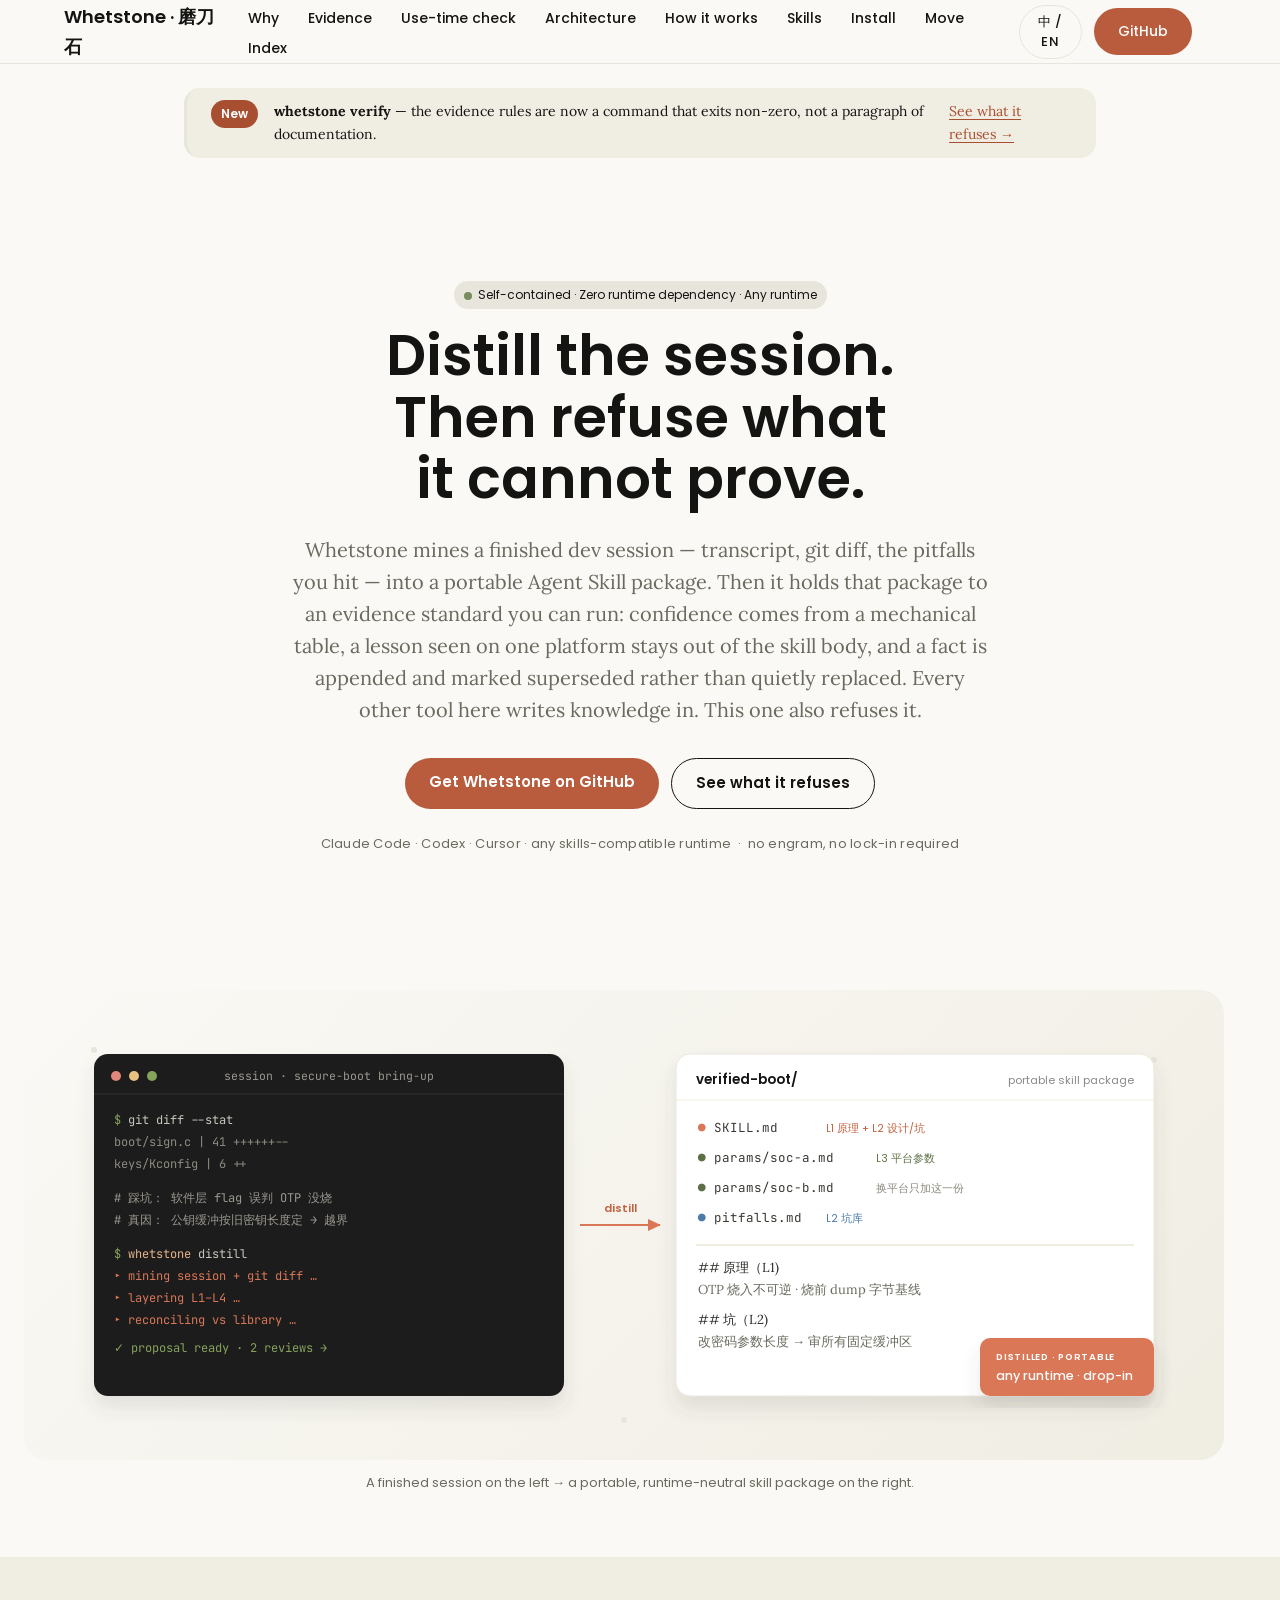
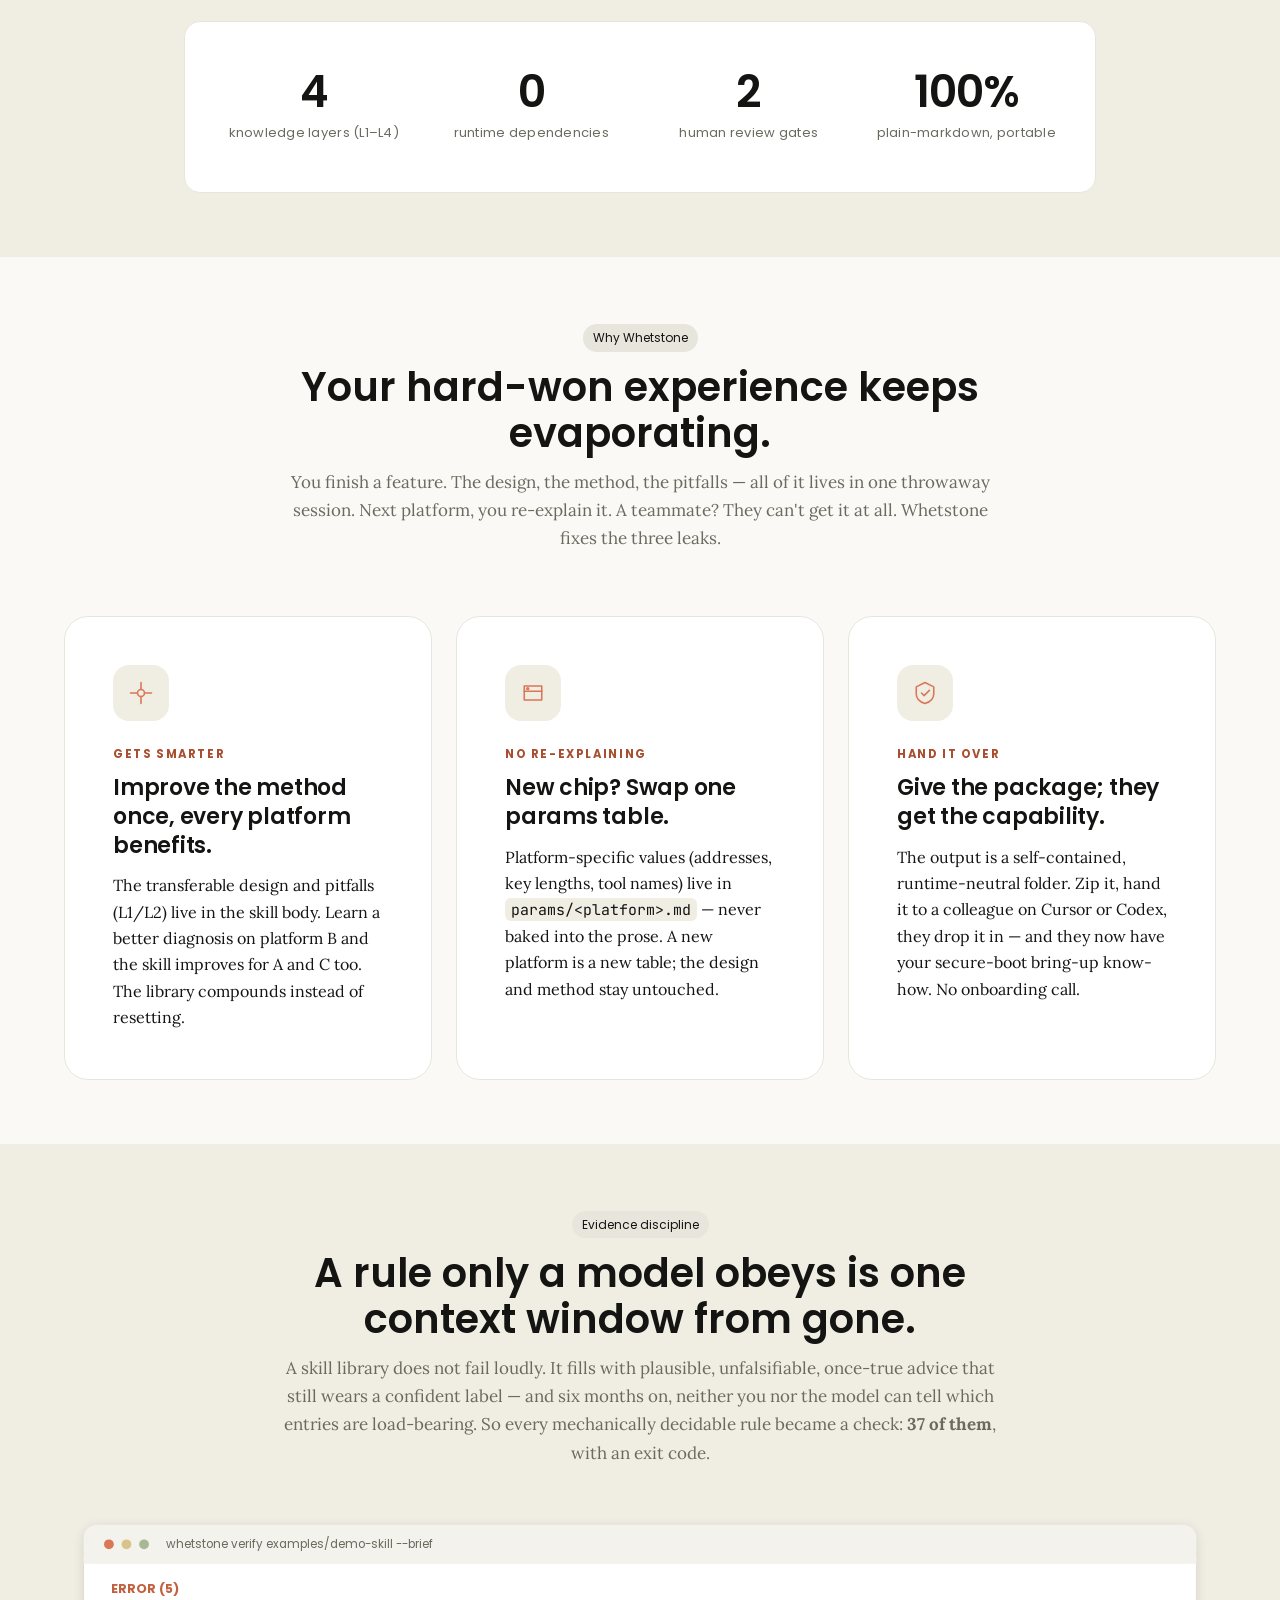
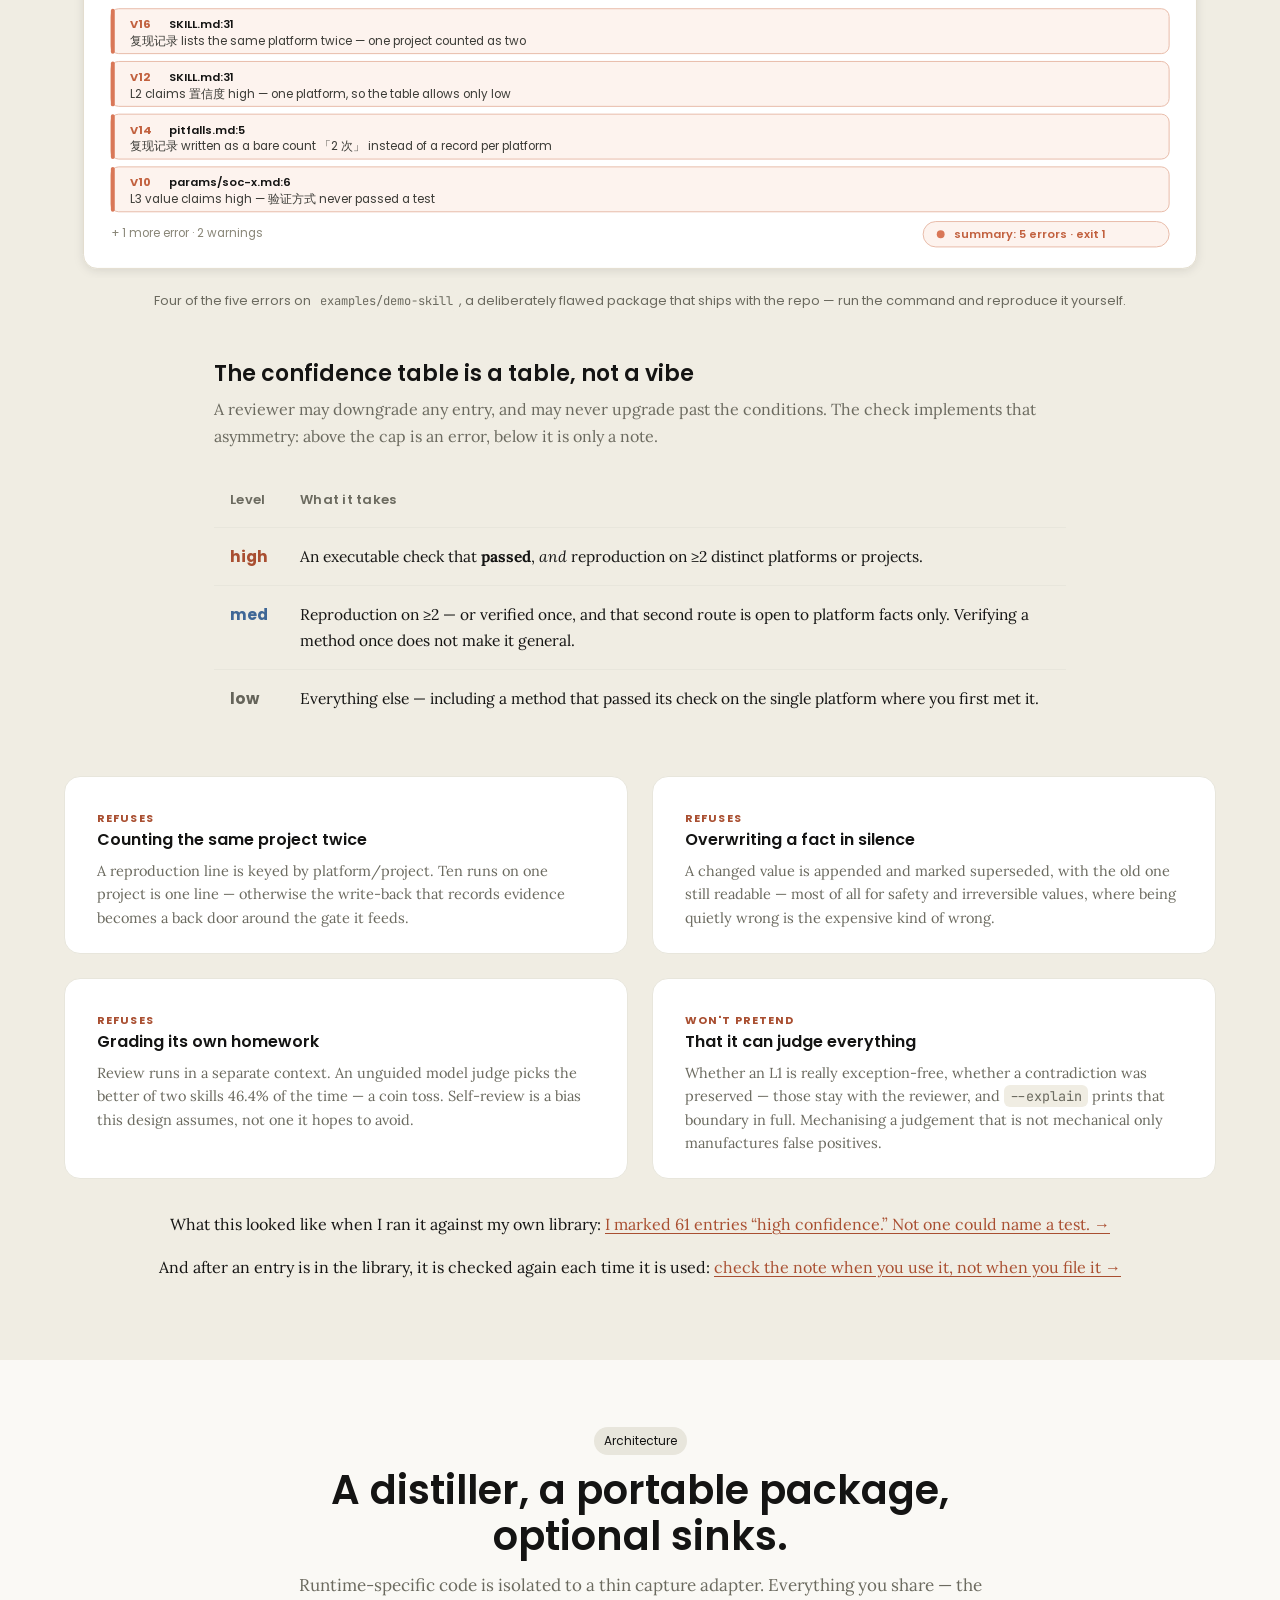
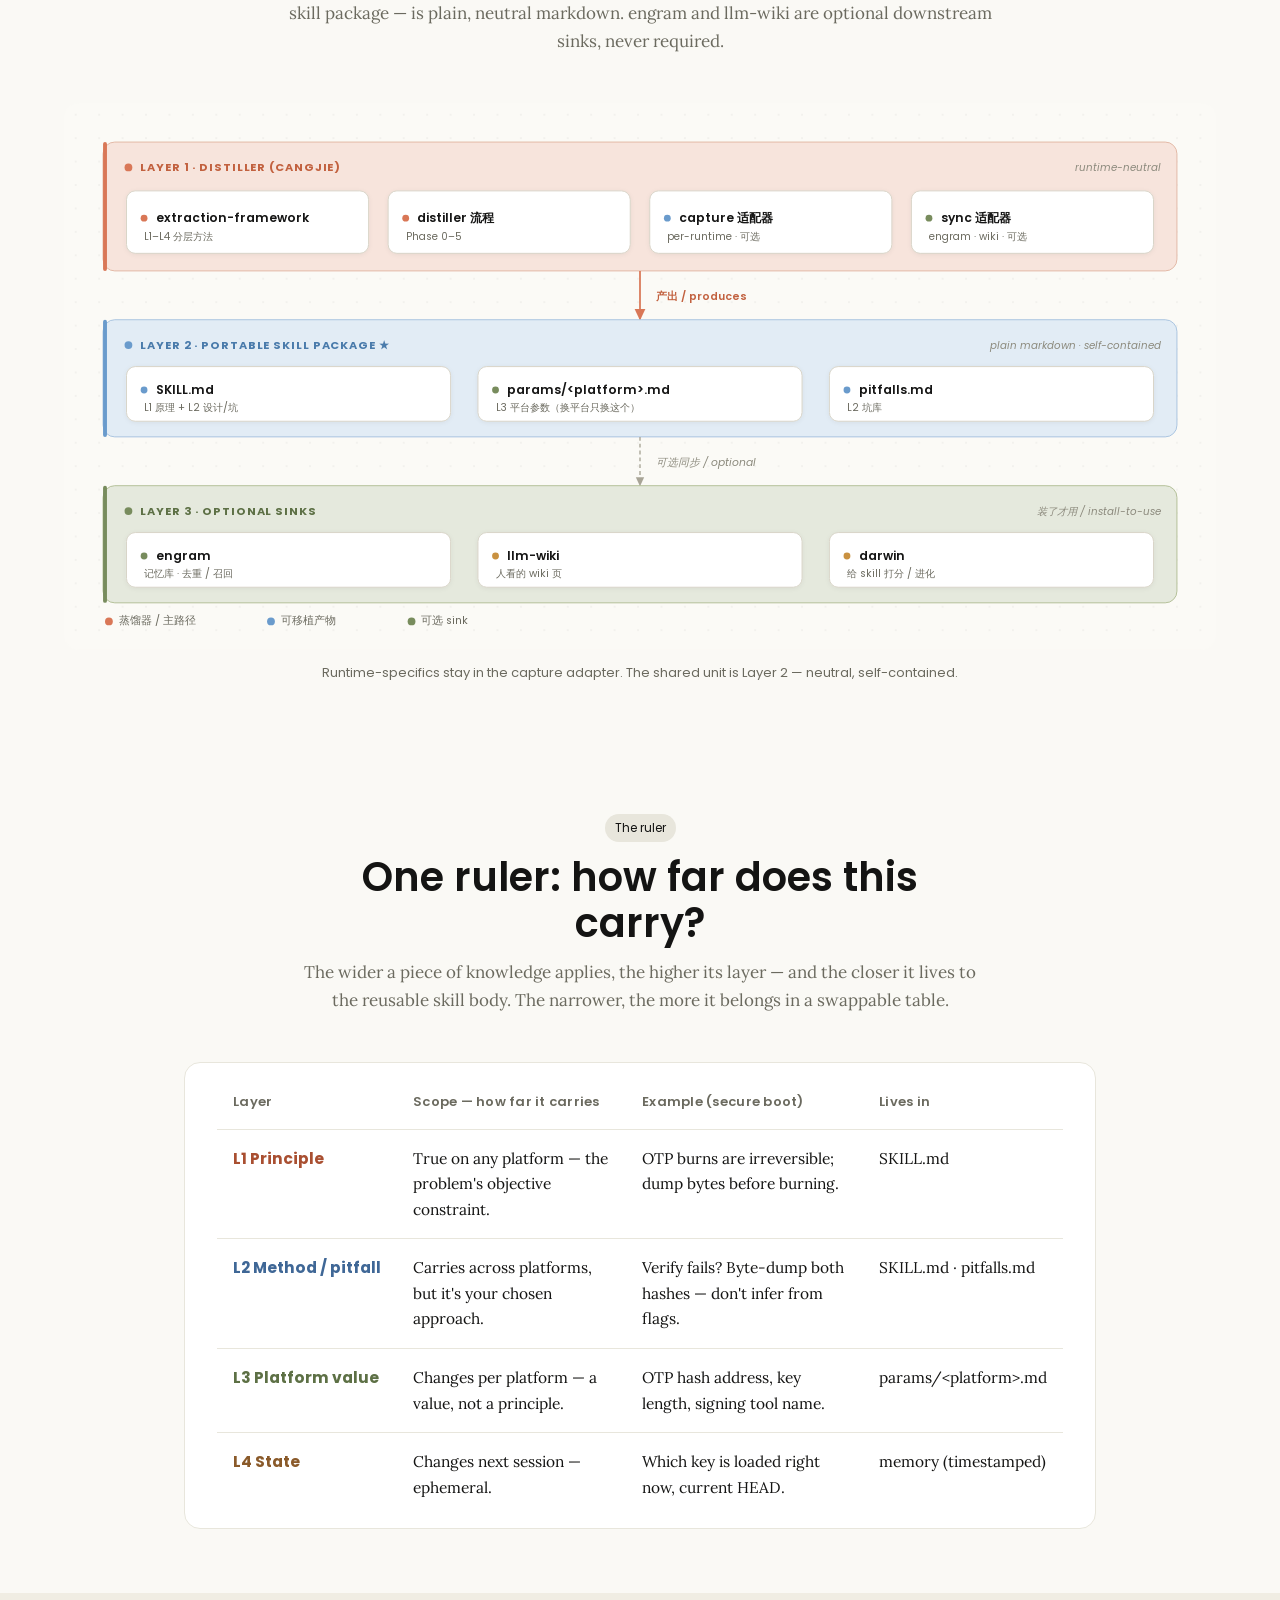
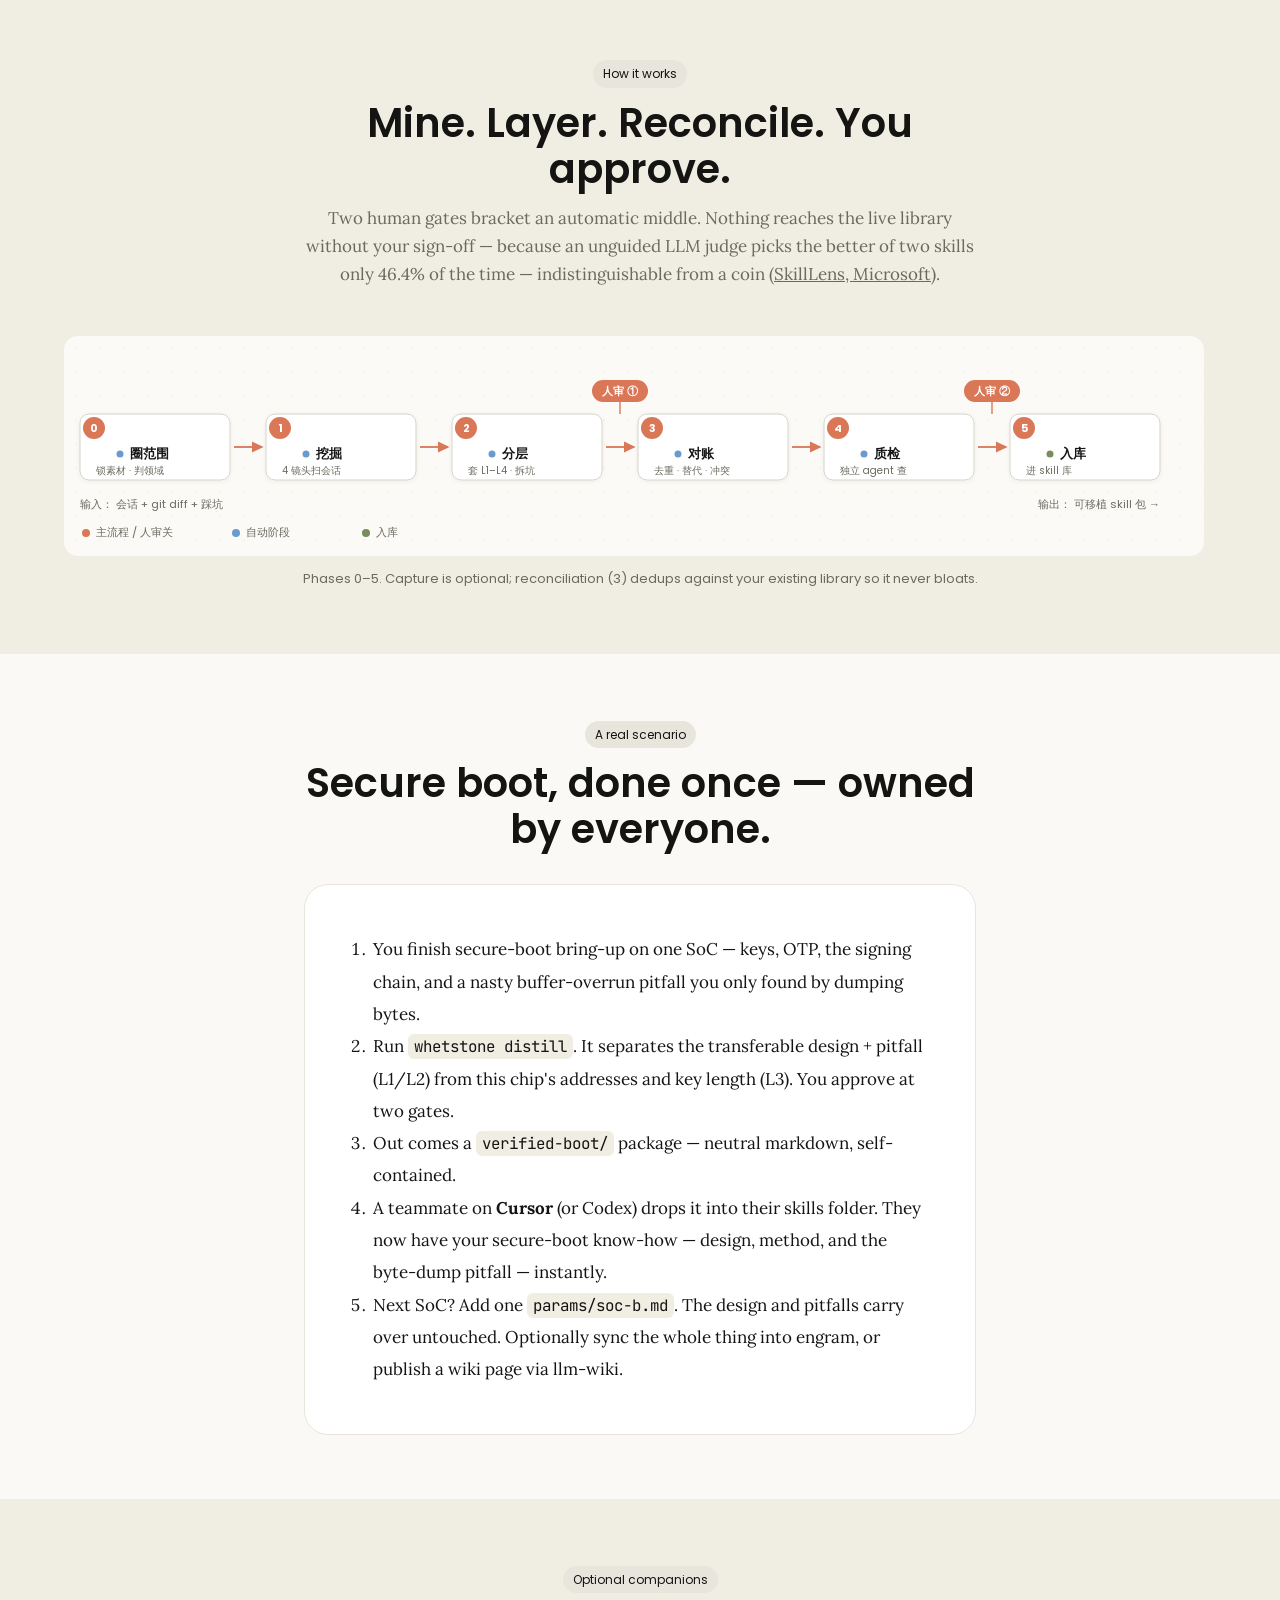
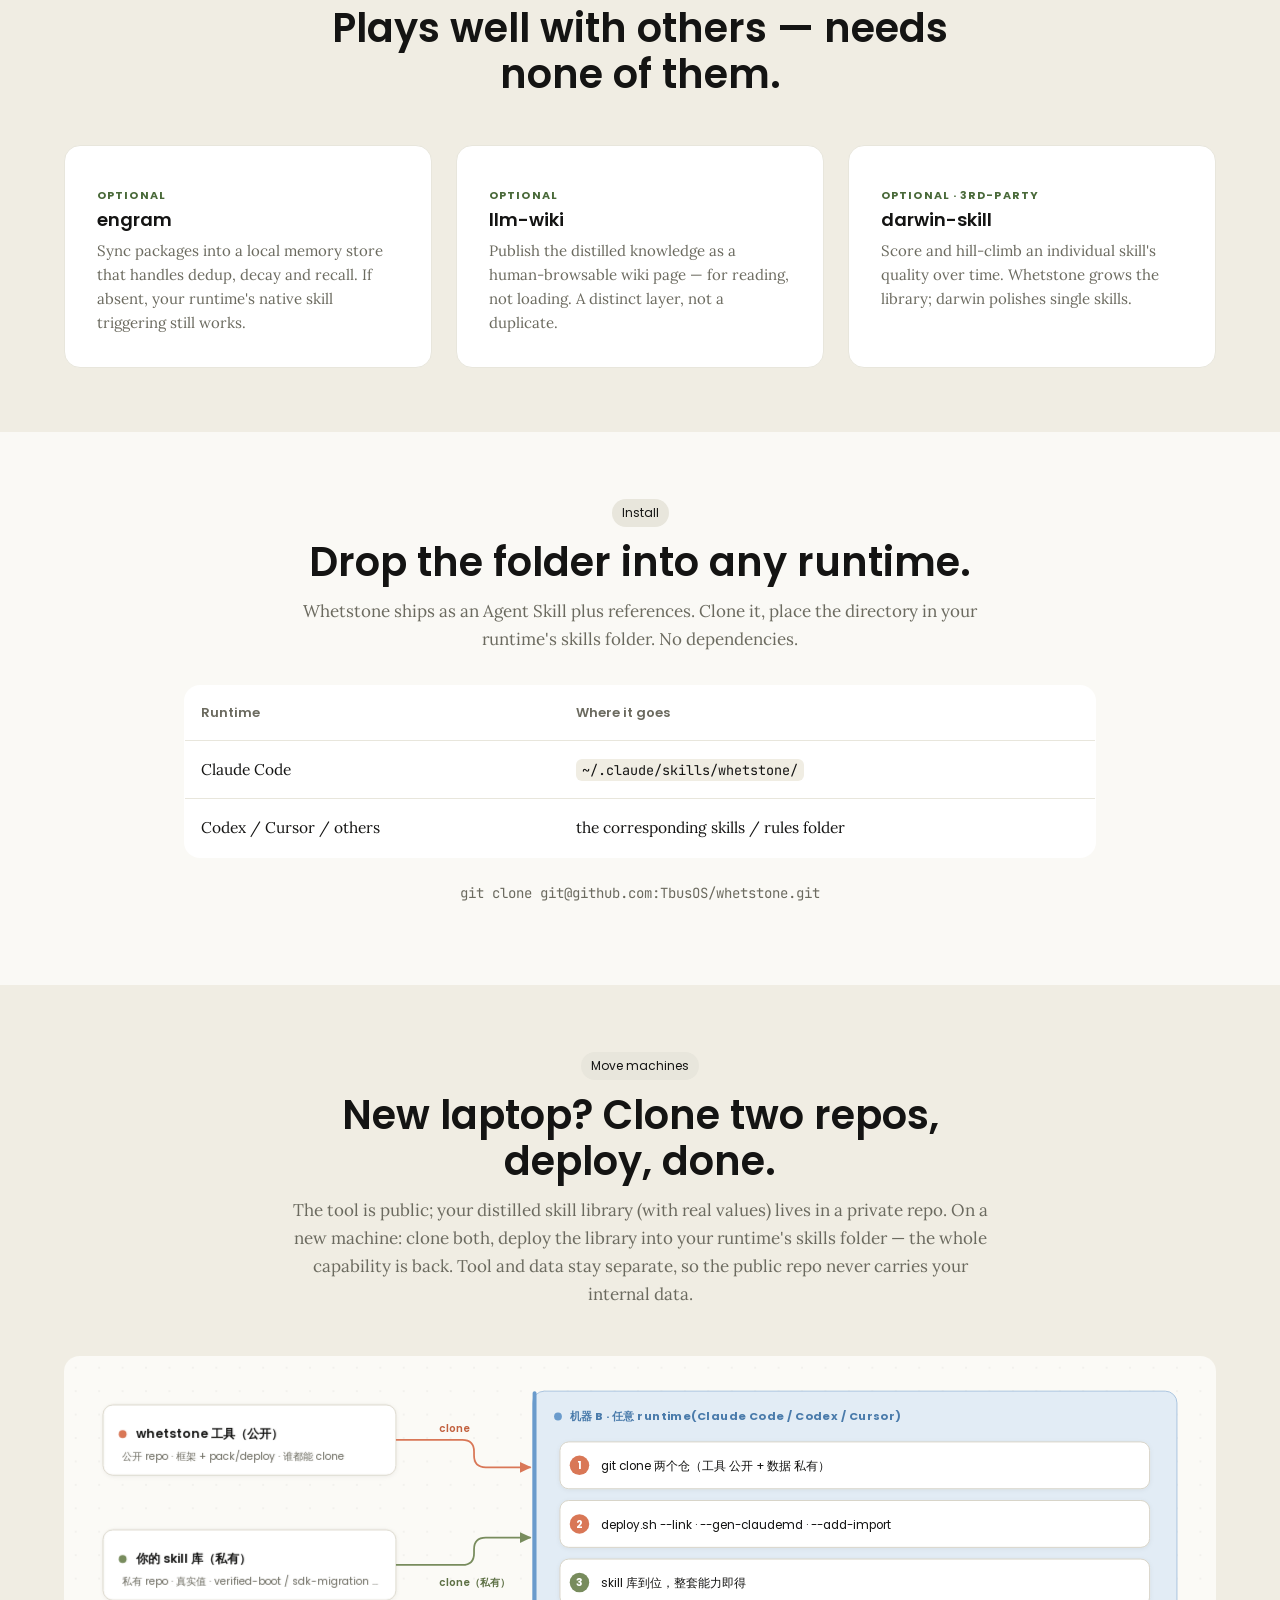
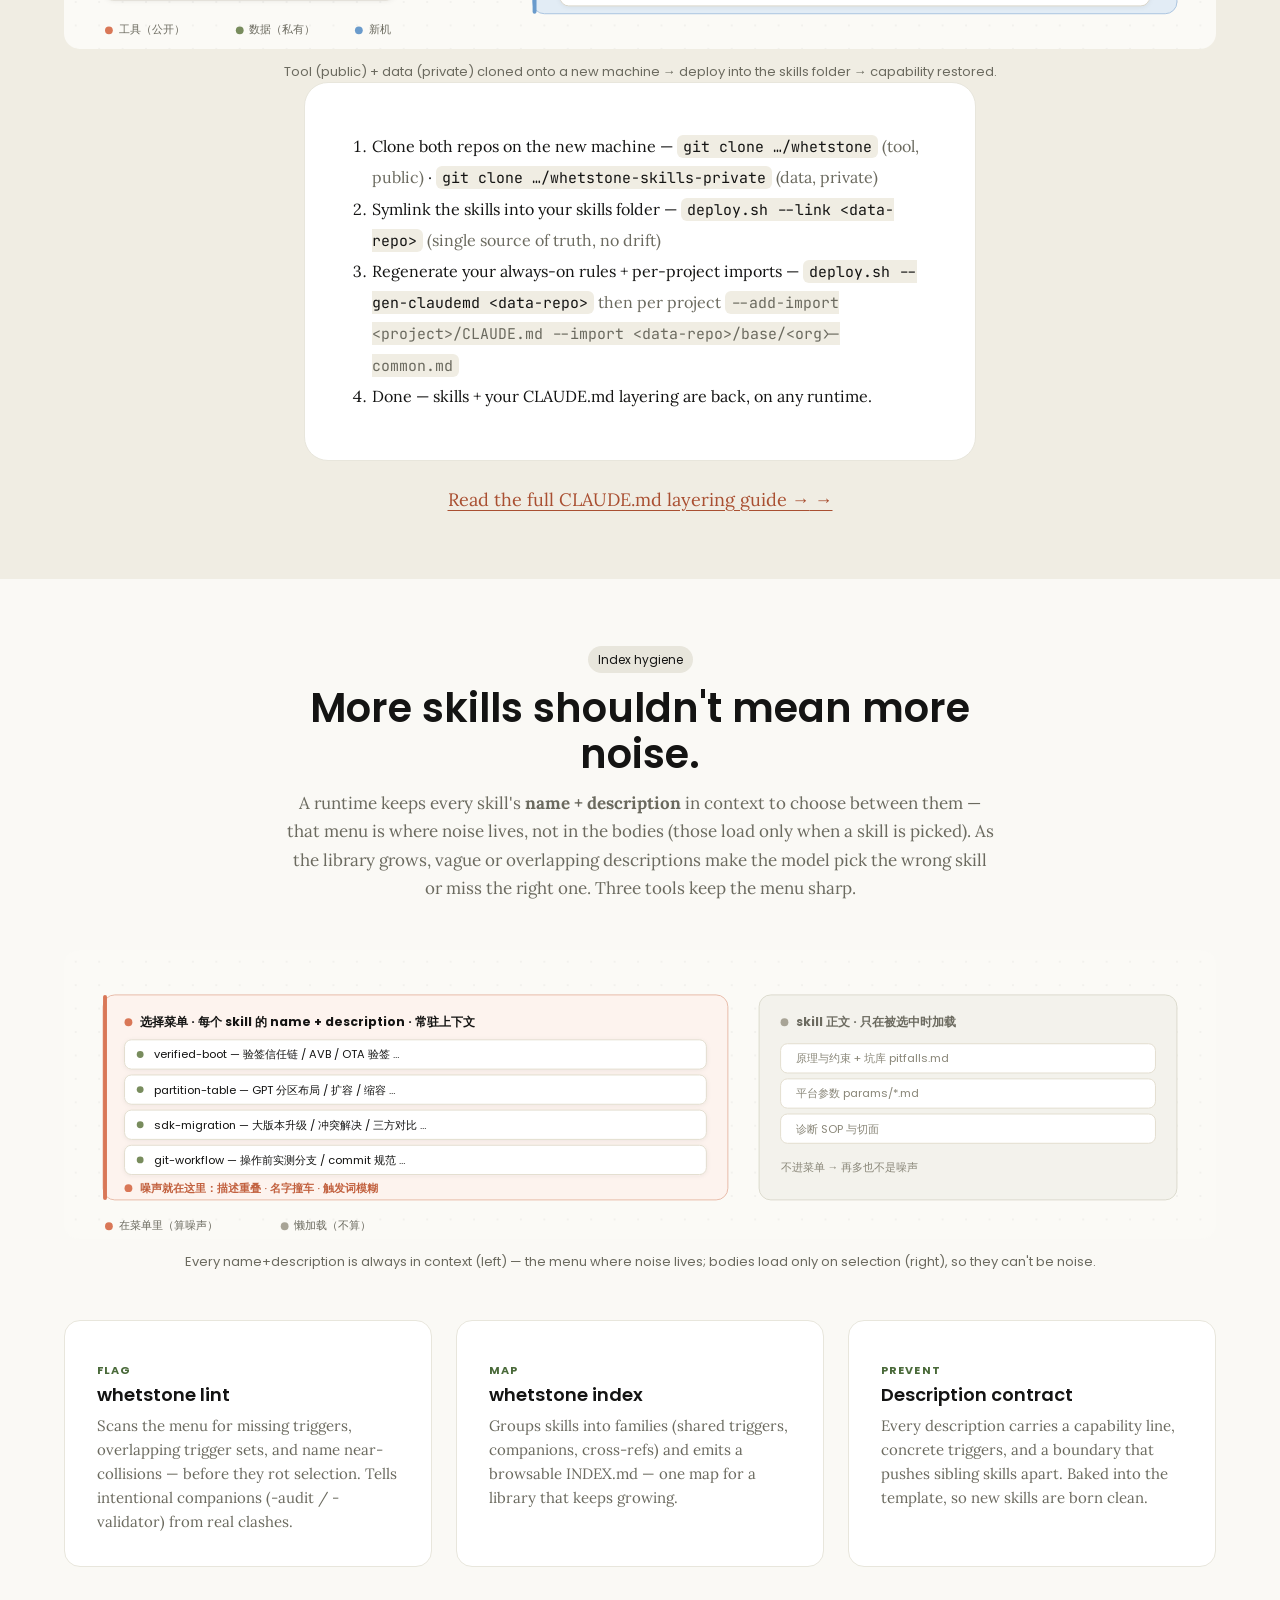
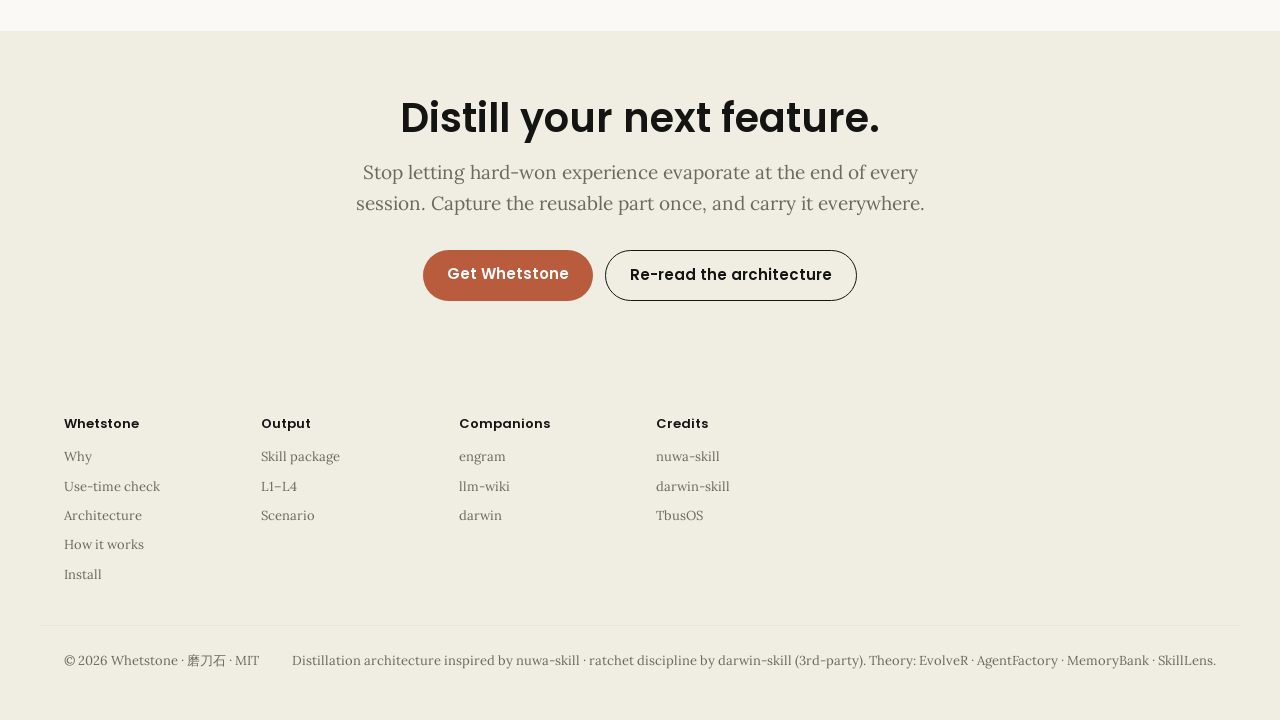
==== commit 6353fe1f: "docs: 新增用时纠错功能页,首页与验证页加入口 - docs/use-time-conflicts.html:中英双语。流程图、两步记录时序图、   点估计与精确下界对比图;五类冲突、证据三档、放" ====
--- a/docs/index.html
+++ b/docs/index.html
@@ -88,6 +88,11 @@
   .install-table code { font-family:var(--font-mono); font-size:13.5px; }
 
   .scene-card { background:#ffffff; border:1px solid var(--anth-light-gray); border-radius:var(--radius-lg); padding:var(--space-7); }
+  /* the nav is a fixed 64px; on a narrow screen its links would wrap past it and
+     sit on top of the page, so they step aside (the footer carries the same links) */
+  @media (max-width:768px) {
+    .anth-nav-inner > div:nth-child(2) { display:none; }
+  }
 </style>
 </head>
 <body>
@@ -98,6 +103,7 @@
   <div>
     <a href="#why"><span class="lang-en">Why</span><span class="lang-zh">为什么</span></a>
     <a href="#evidence"><span class="lang-en">Evidence</span><span class="lang-zh">证据</span></a>
+    <a href="use-time-conflicts.html"><span class="lang-en">Use-time check</span><span class="lang-zh">用时纠错</span></a>
     <a href="#architecture"><span class="lang-en">Architecture</span><span class="lang-zh">架构</span></a>
     <a href="#flow"><span class="lang-en">How it works</span><span class="lang-zh">流程</span></a>
     <a href="skills.html"><span class="lang-en">Skills</span><span class="lang-zh">技能</span></a>
@@ -401,6 +407,11 @@
       <span class="lang-en">What this looked like when I ran it against my own library: </span>
       <span class="lang-zh">拿它对准我自己的库跑出来是什么样：</span>
       <a class="anth-link" href="why-verify.html"><span class="lang-en">I marked 61 entries “high confidence.” Not one could name a test.</span><span class="lang-zh">我给 61 条经验标了「高置信度」，没有一条说得出验证方式</span></a>
+    </p>
+    <p style="text-align:center; margin-top:var(--space-3); font-family:var(--font-body); font-size:16px;">
+      <span class="lang-en">And after an entry is in the library, it is checked again each time it is used: </span>
+      <span class="lang-zh">入库之后，每次用到一条经验还会再核一次：</span>
+      <a class="anth-link" href="use-time-conflicts.html"><span class="lang-en">check the note when you use it, not when you file it</span><span class="lang-zh">经验对不对，用的时候才判得准</span></a>
     </p>
   </div>
 </section>
@@ -827,7 +838,7 @@
 <!-- Footer -->
 <footer class="anth-footer">
   <div class="anth-footer-grid">
-    <div class="anth-footer-group"><h5>Whetstone</h5><a href="#why"><span class="lang-en">Why</span><span class="lang-zh">为什么</span></a><a href="#architecture"><span class="lang-en">Architecture</span><span class="lang-zh">架构</span></a><a href="#flow"><span class="lang-en">How it works</span><span class="lang-zh">流程</span></a><a href="#install"><span class="lang-en">Install</span><span class="lang-zh">安装</span></a></div>
+    <div class="anth-footer-group"><h5>Whetstone</h5><a href="#why"><span class="lang-en">Why</span><span class="lang-zh">为什么</span></a><a href="use-time-conflicts.html"><span class="lang-en">Use-time check</span><span class="lang-zh">用时纠错</span></a><a href="#architecture"><span class="lang-en">Architecture</span><span class="lang-zh">架构</span></a><a href="#flow"><span class="lang-en">How it works</span><span class="lang-zh">流程</span></a><a href="#install"><span class="lang-en">Install</span><span class="lang-zh">安装</span></a></div>
     <div class="anth-footer-group"><h5><span class="lang-en">Output</span><span class="lang-zh">产物</span></h5><a href="#architecture"><span class="lang-en">Skill package</span><span class="lang-zh">Skill 包</span></a><a href="#flow">L1–L4</a><a href="#scenario"><span class="lang-en">Scenario</span><span class="lang-zh">场景</span></a></div>
     <div class="anth-footer-group"><h5><span class="lang-en">Companions</span><span class="lang-zh">搭档</span></h5><a href="https://github.com/TbusOS">engram</a><a href="https://github.com/TbusOS">llm-wiki</a><a href="https://github.com/alchaincyf/darwin-skill">darwin</a></div>
     <div class="anth-footer-group"><h5><span class="lang-en">Credits</span><span class="lang-zh">致谢</span></h5><a href="https://github.com/alchaincyf/nuwa-skill">nuwa-skill</a><a href="https://github.com/alchaincyf/darwin-skill">darwin-skill</a><a href="https://github.com/TbusOS">TbusOS</a></div>
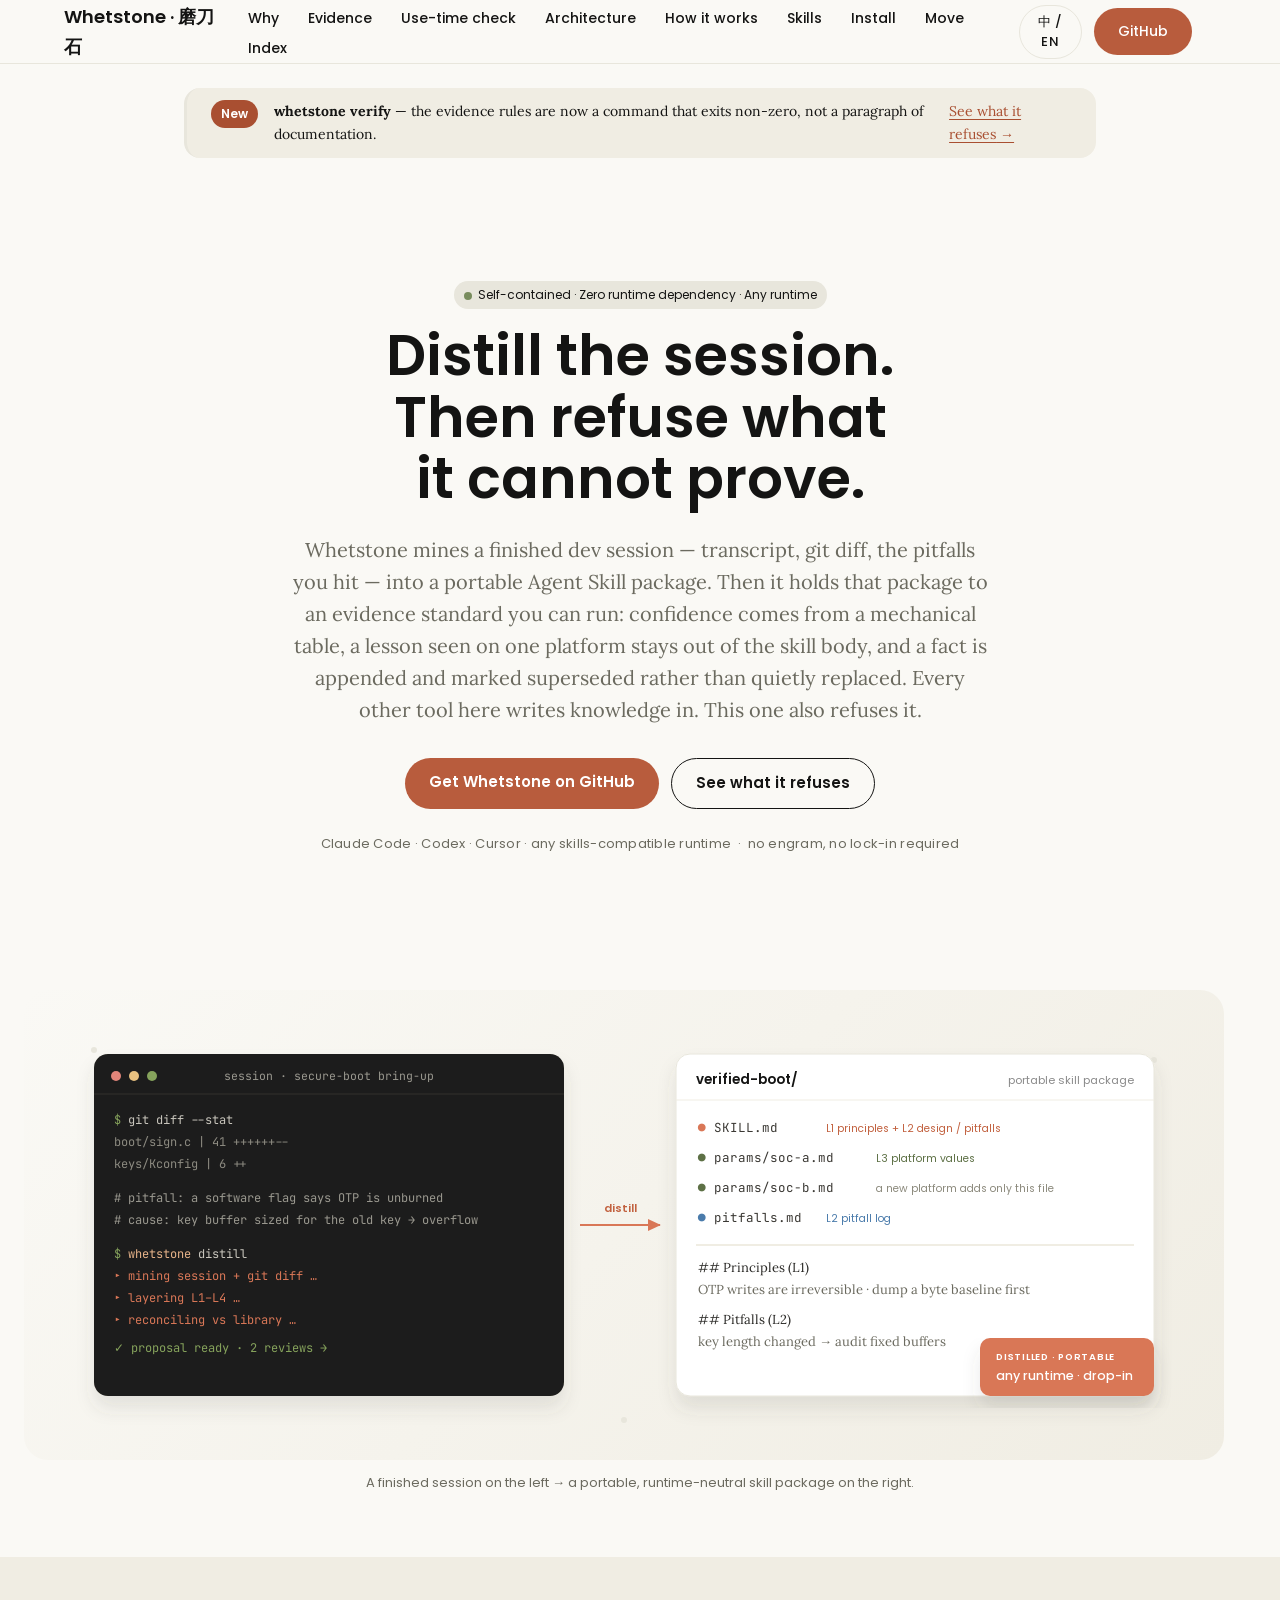
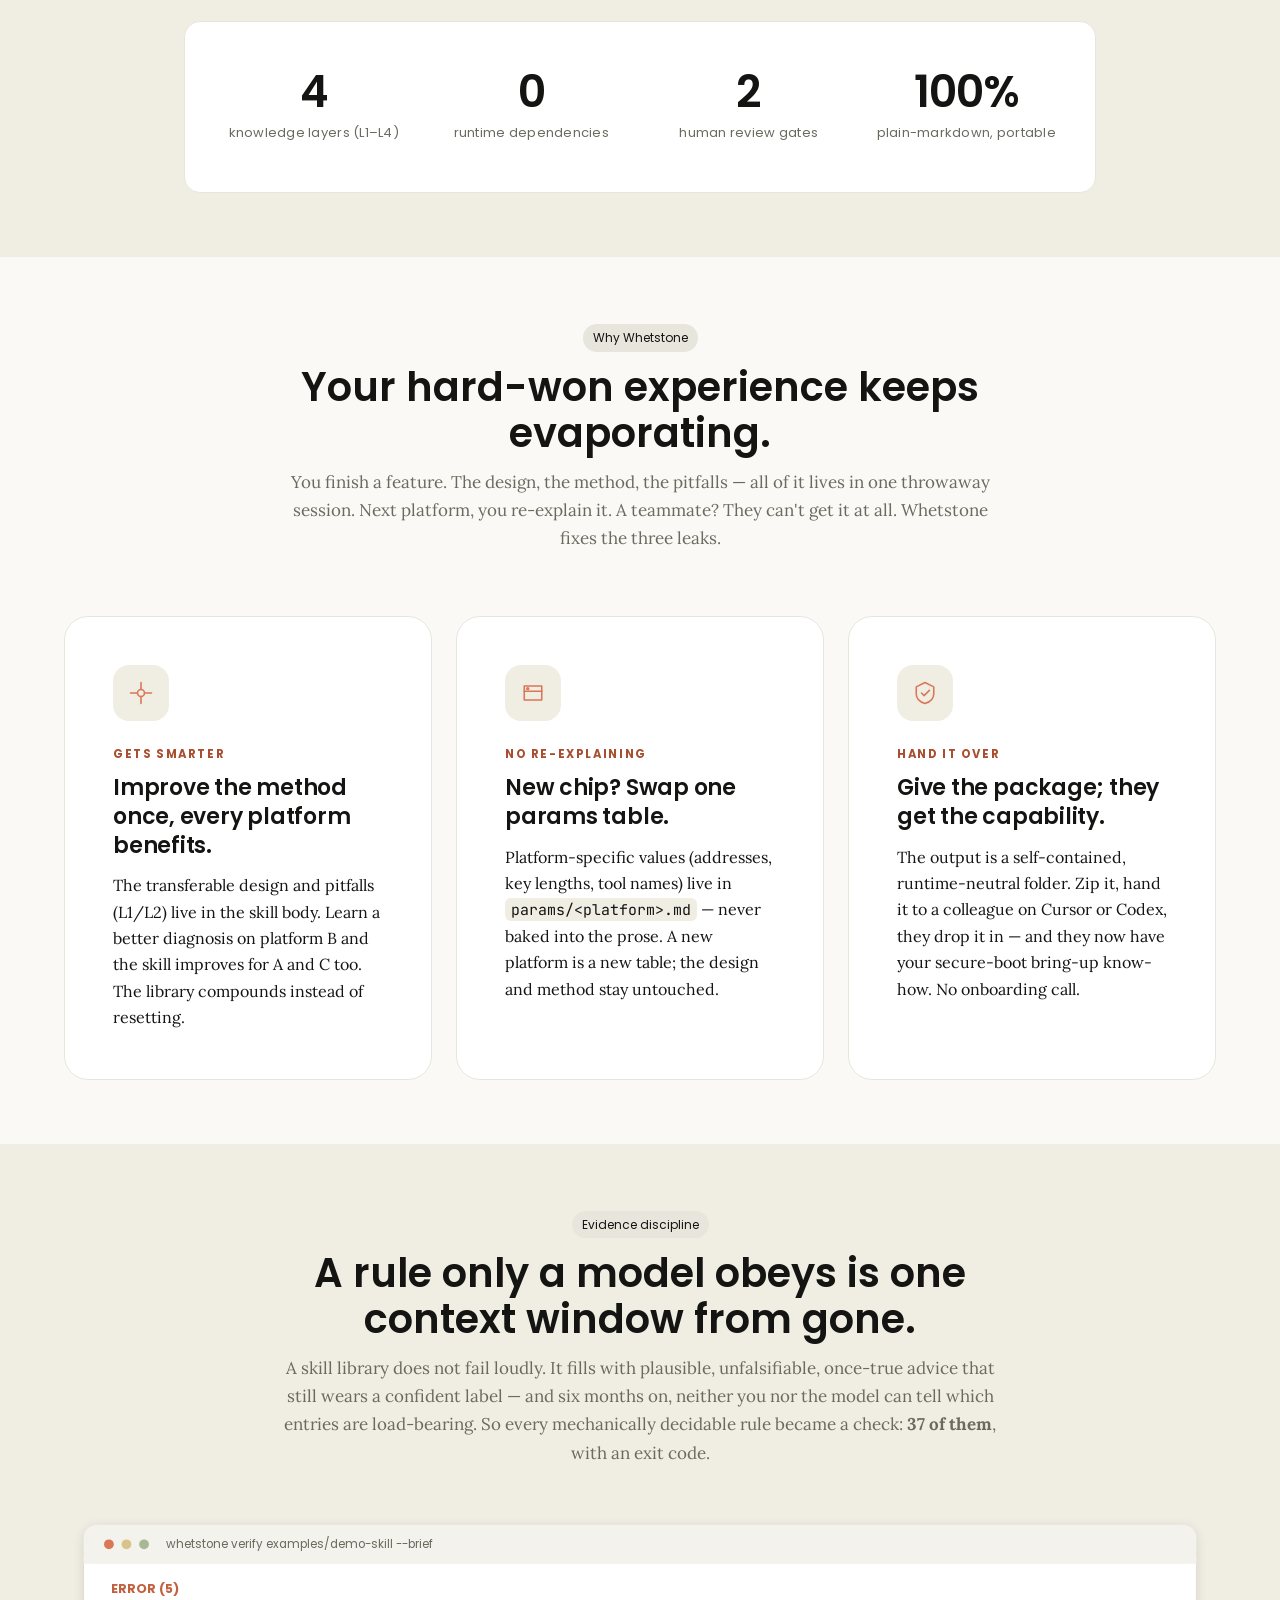
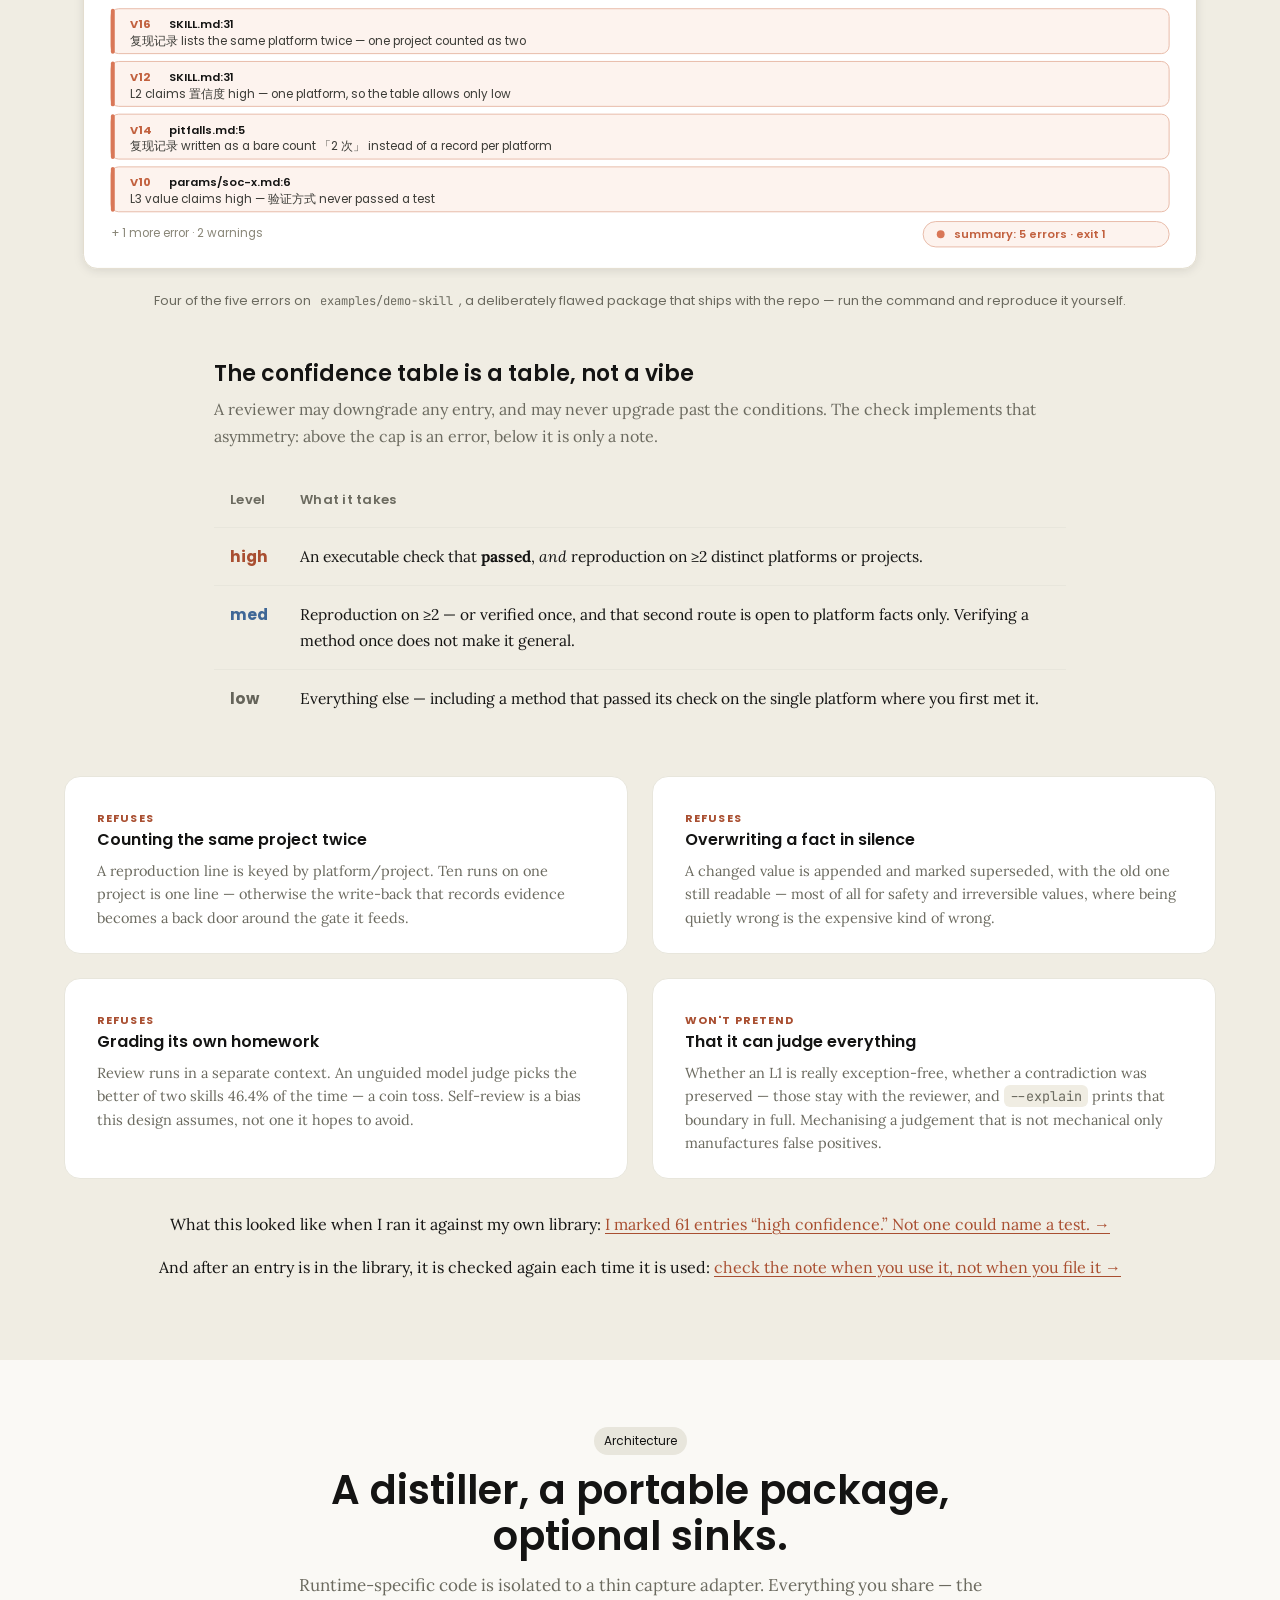
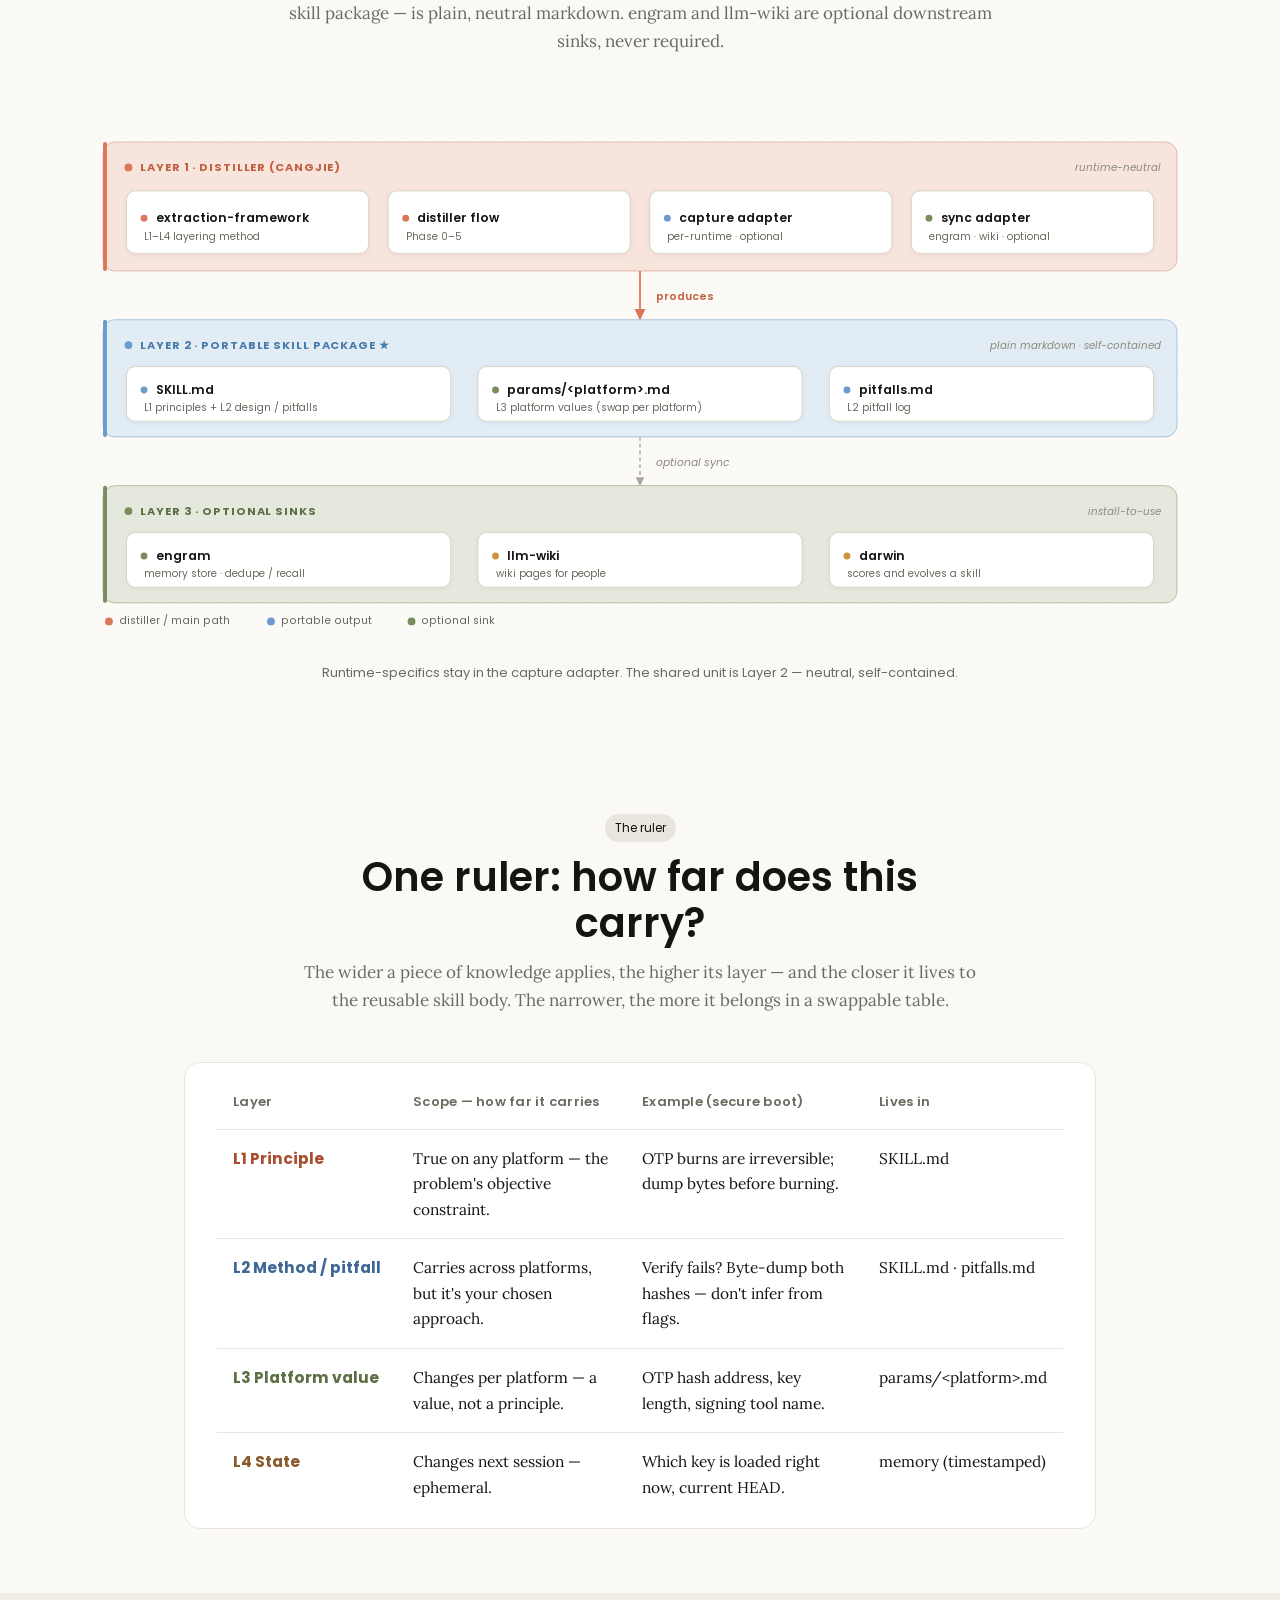
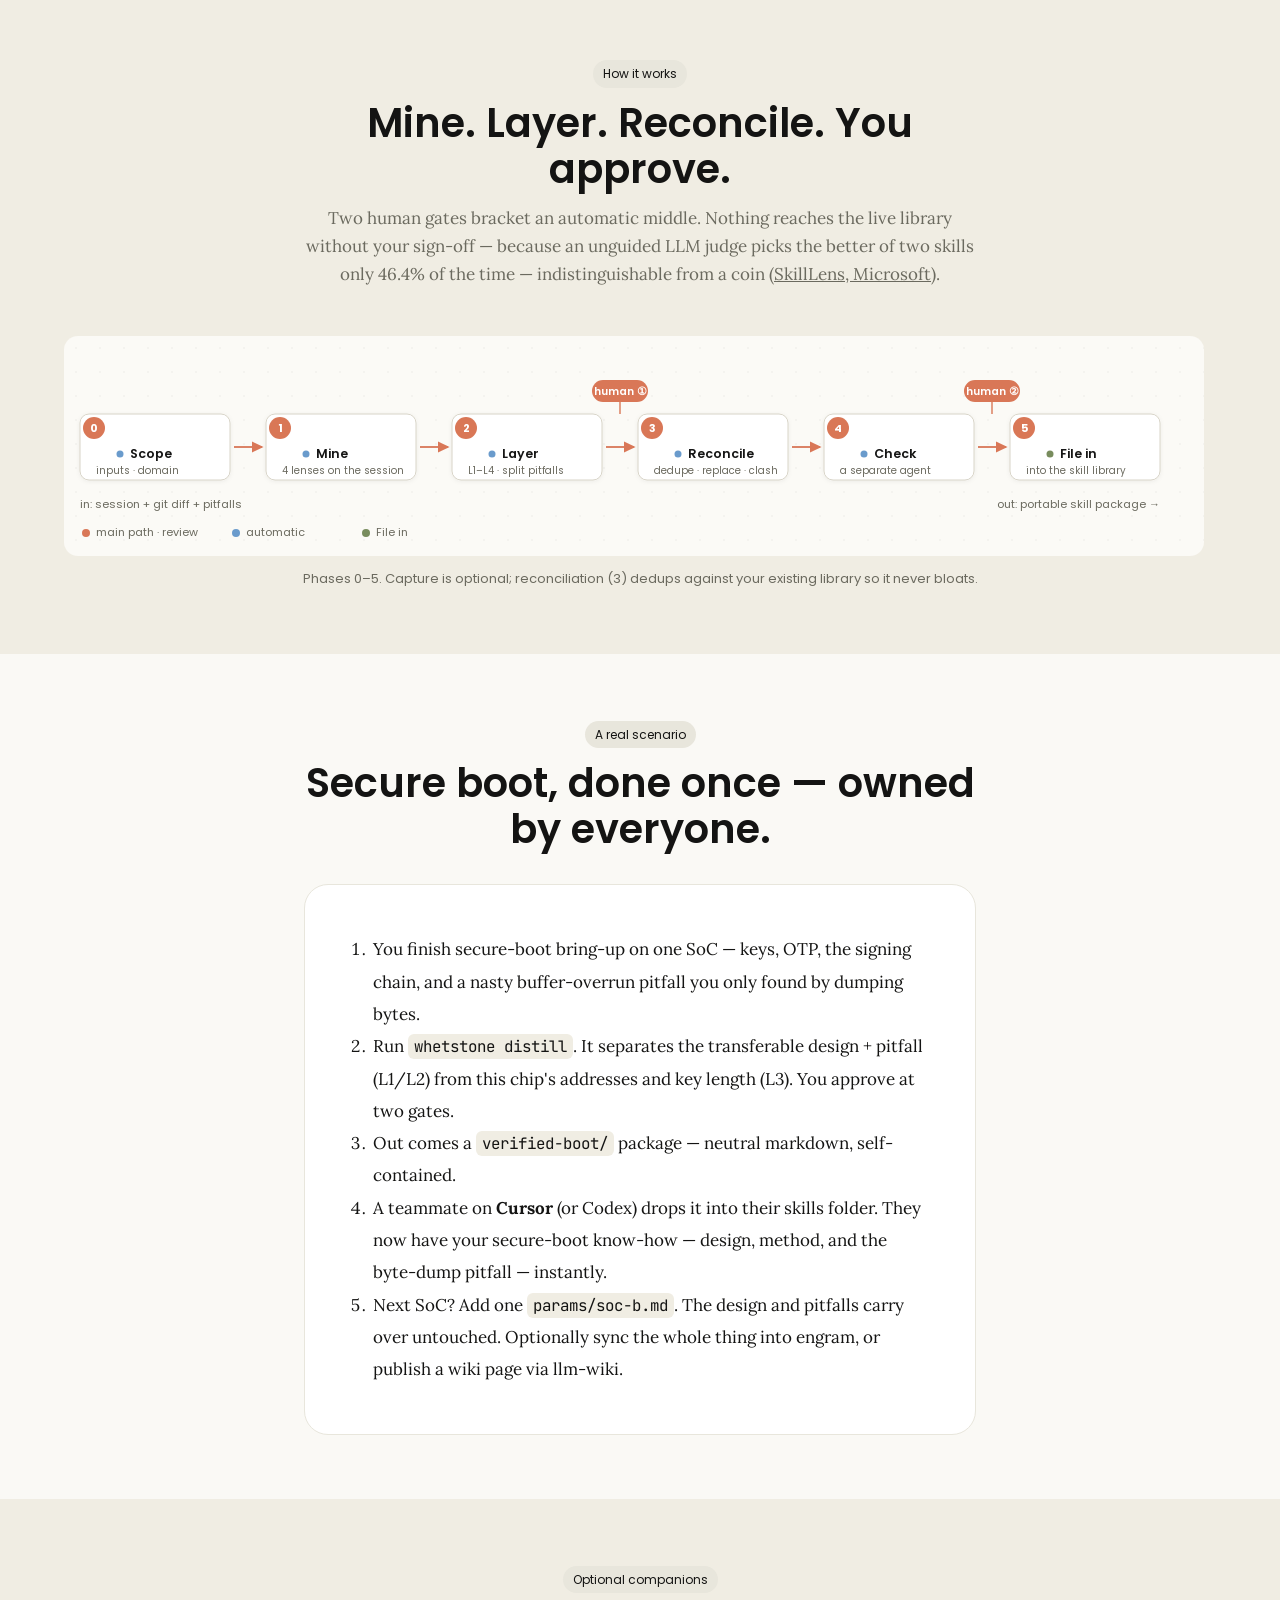
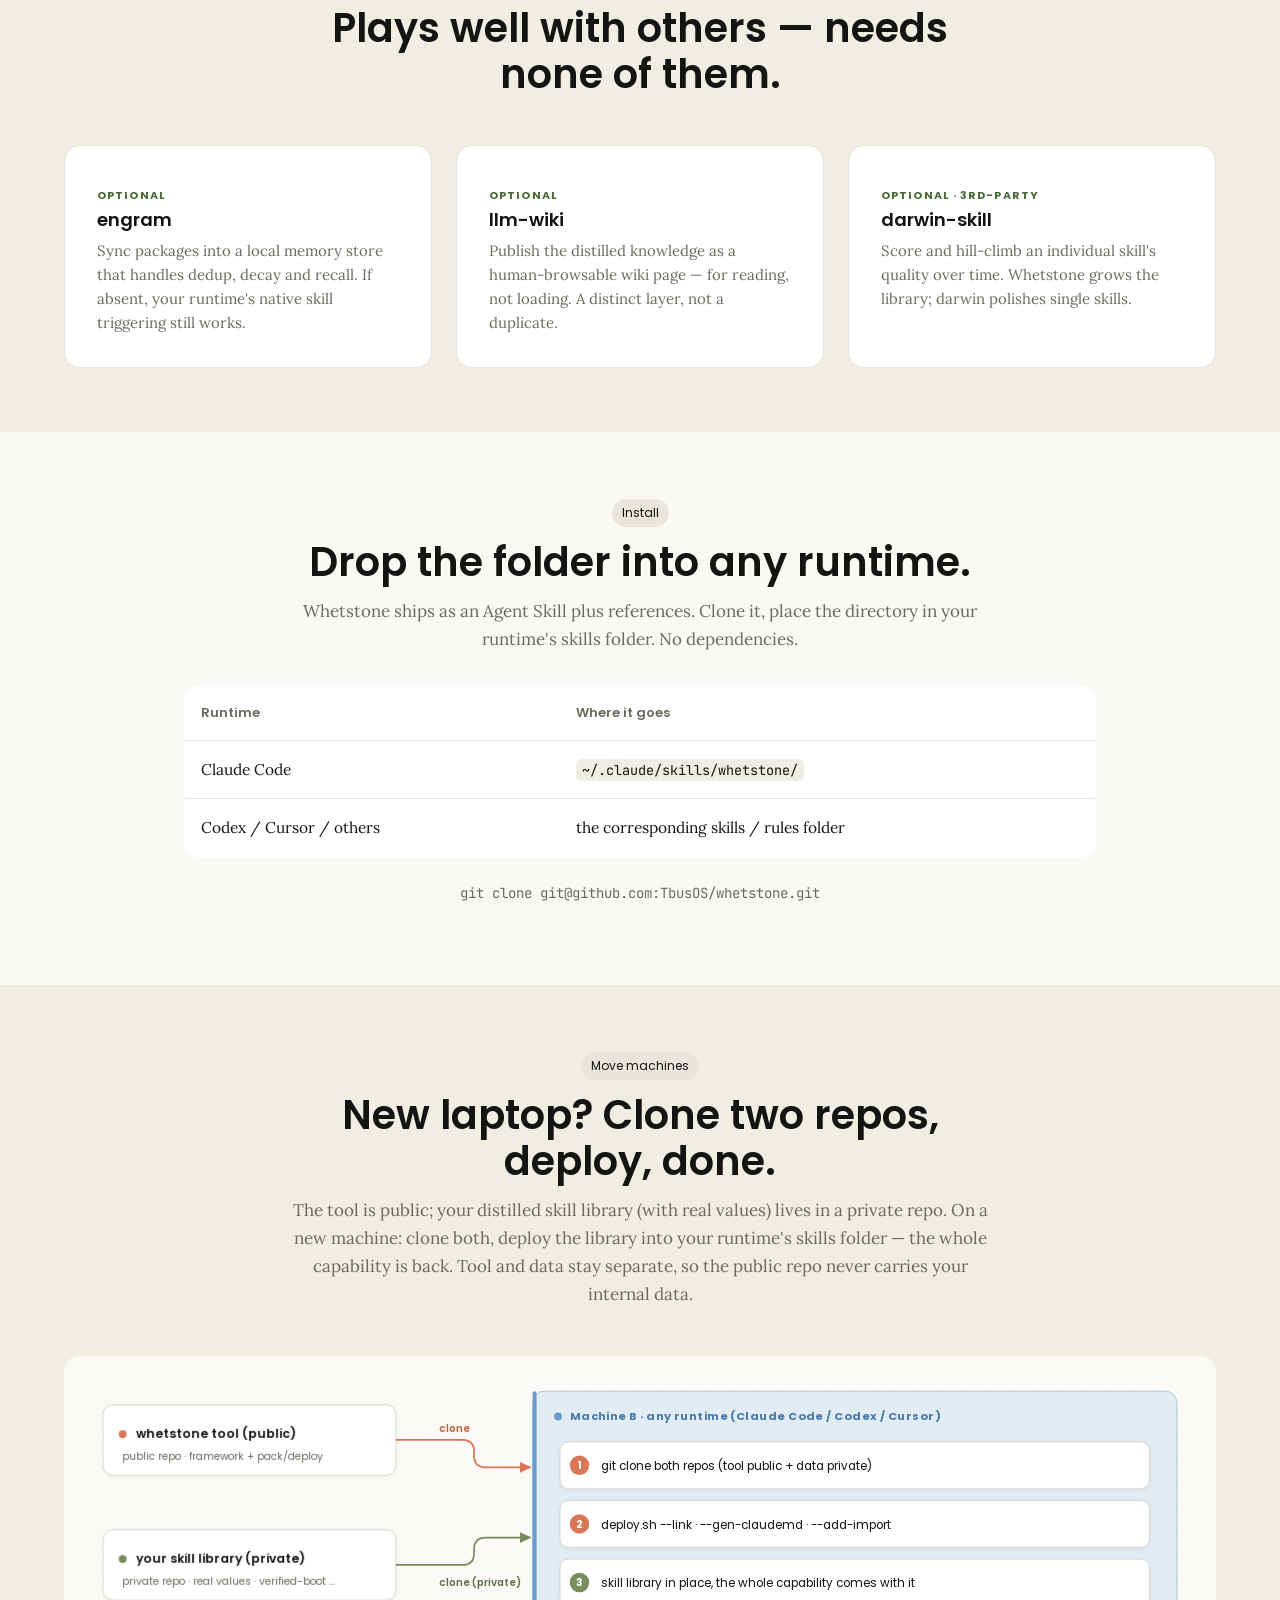
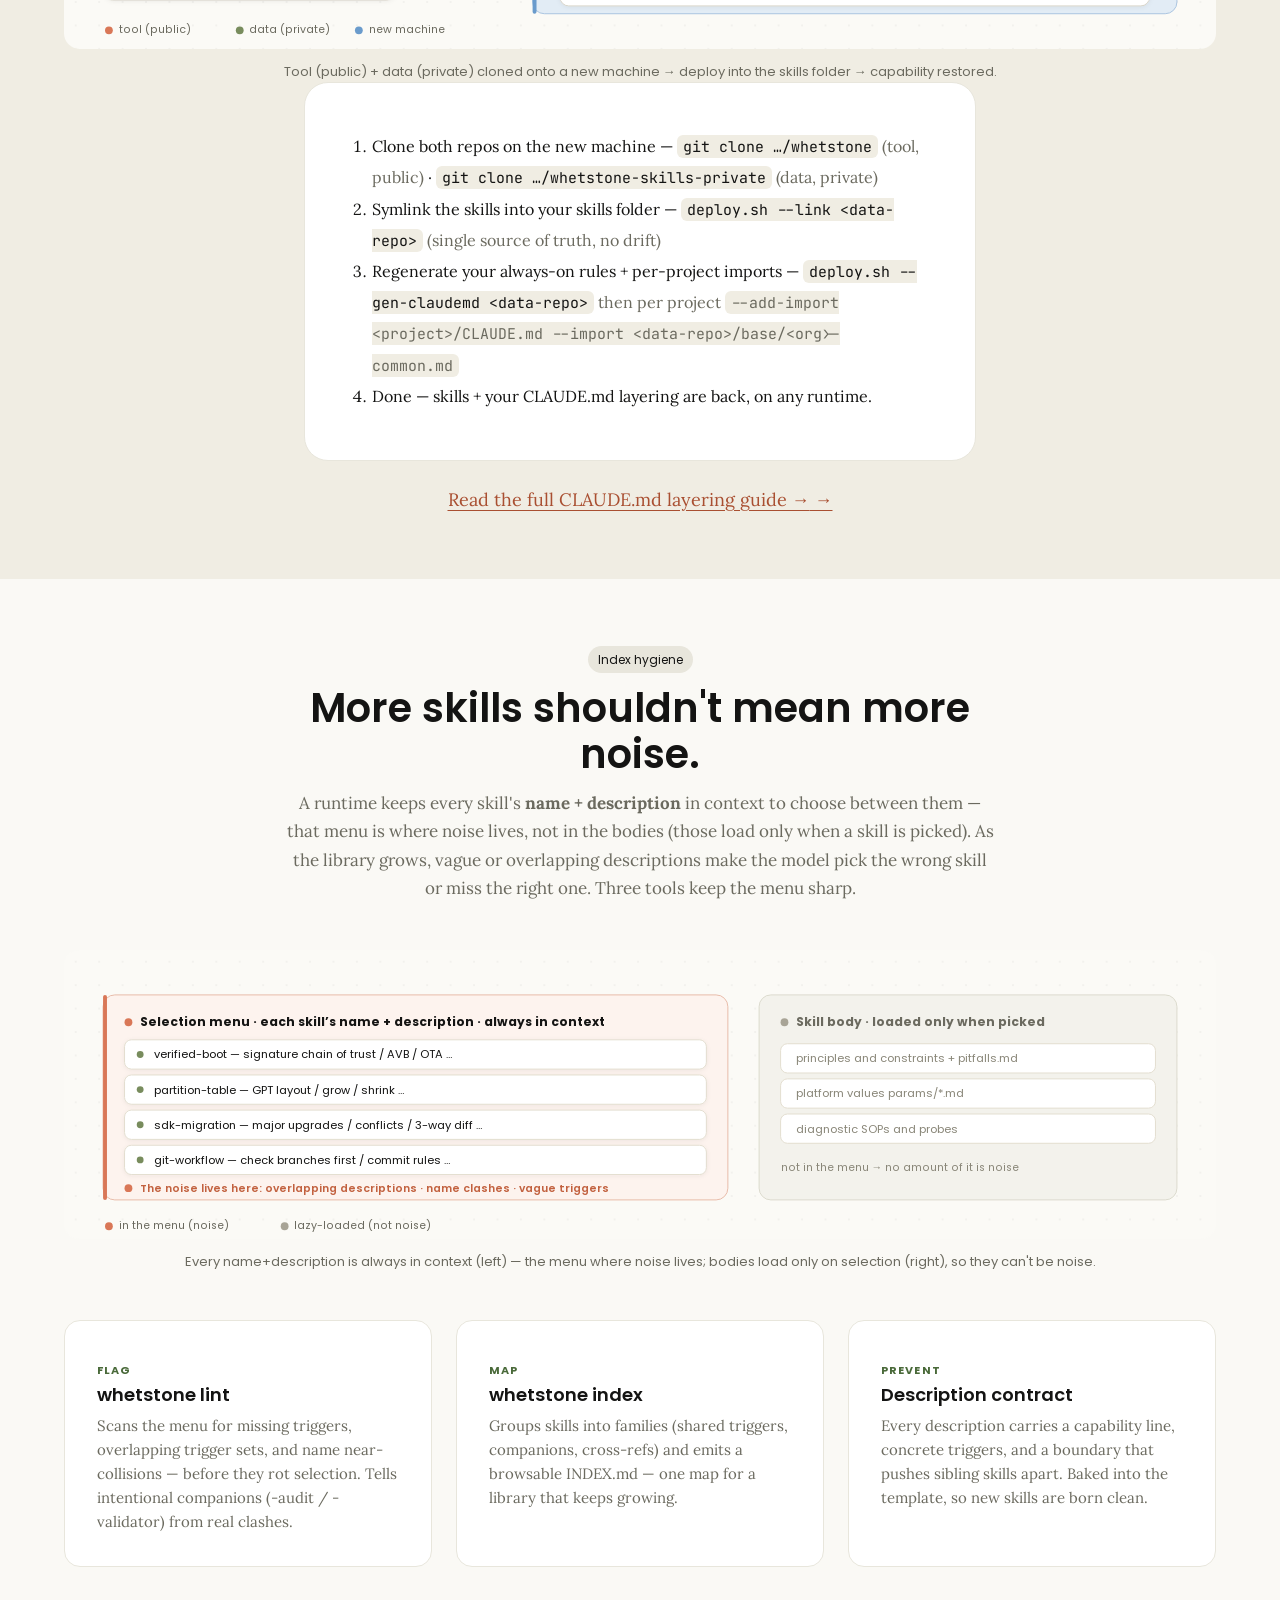
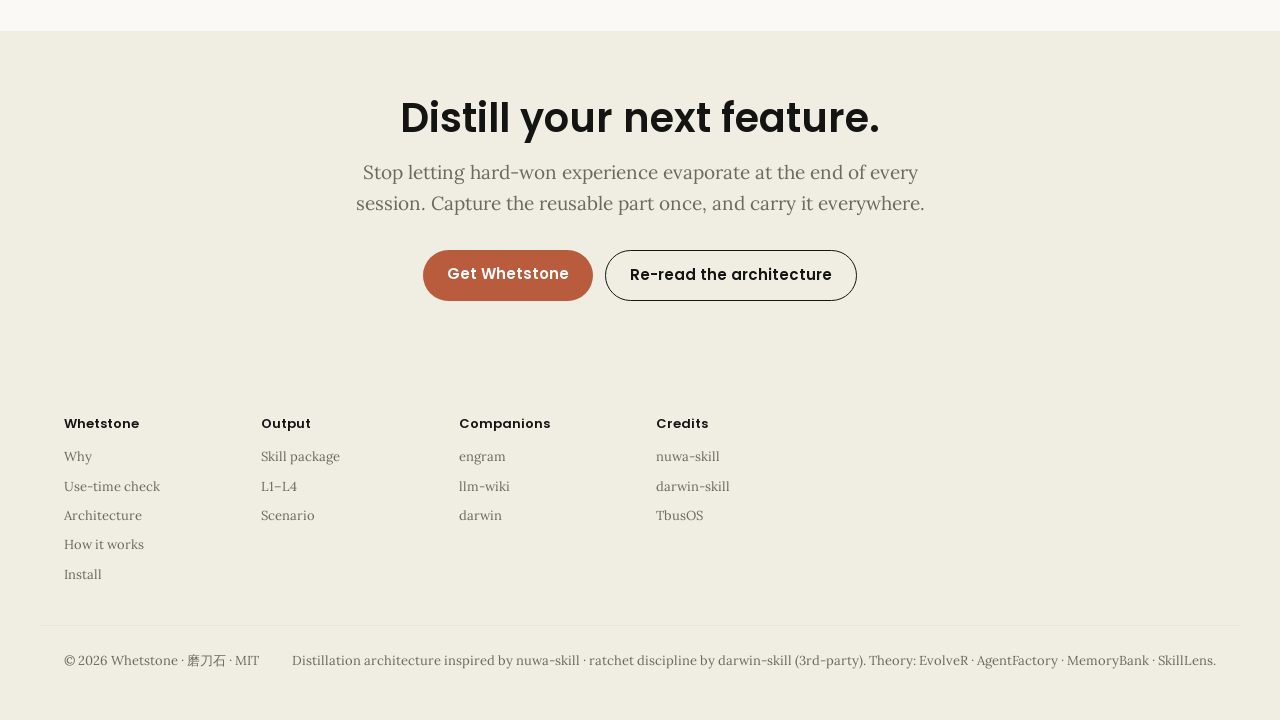
==== commit 1224e763: "docs: 修首页与验证页的旧设计检查错误 - index.html:6 张图里 75 个中文标签补上英文，按语言切换显示;   验证输出里的字段名(复现记录 / 置信度 / 验证方式)是工具真实输出" ====
--- a/docs/index.html
+++ b/docs/index.html
@@ -80,6 +80,7 @@
   .mate-card h3 { font-family:var(--font-heading); font-size:18px; font-weight:600; margin:0 0 var(--space-2); color:var(--anth-text); }
   .mate-card .opt { font-family:var(--font-heading); font-size:11px; font-weight:700; letter-spacing:0.1em; text-transform:uppercase; color:#4a6a3a; }
   .mate-card p { font-family:var(--font-body); font-size:15px; line-height:1.6; color:var(--anth-text-secondary); margin:var(--space-2) 0 0; }
+  @media (max-width:860px) { .mate-row { grid-template-columns:1fr; } }
 
   .install-table { width:100%; border-collapse:collapse; font-family:var(--font-body); font-size:15.5px; background:#ffffff; border:1px solid var(--anth-light-gray); border-radius:var(--radius-md); overflow:hidden; }
   .install-table th, .install-table td { text-align:left; padding:var(--space-4); border-bottom:1px solid var(--anth-light-gray); }
@@ -99,7 +100,7 @@
 
 <!-- Nav -->
 <nav class="anth-nav"><div class="anth-nav-inner">
-  <a href="#" style="font-family:var(--font-heading); font-weight:600; font-size:18px; text-decoration:none; color:var(--anth-text);">Whetstone · 磨刀石</a>
+  <a href="#" style="font-family:var(--font-heading); font-weight:600; font-size:18px; text-decoration:none; color:var(--anth-text);">Whetstone · <span lang="zh-CN">磨刀石</span></a>
   <div>
     <a href="#why"><span class="lang-en">Why</span><span class="lang-zh">为什么</span></a>
     <a href="#evidence"><span class="lang-en">Evidence</span><span class="lang-zh">证据</span></a>
@@ -179,8 +180,8 @@
           <text x="20" y="70"><tspan fill="#86a35c">$</tspan> git diff --stat</text>
           <text x="20" y="92" fill="#8c8a80">  boot/sign.c | 41 ++++++--</text>
           <text x="20" y="114" fill="#8c8a80">  keys/Kconfig |  6 ++</text>
-          <text x="20" y="148" fill="#9a988f"># 踩坑： 软件层 flag 误判 OTP 没烧</text>
-          <text x="20" y="170" fill="#9a988f"># 真因： 公钥缓冲按旧密钥长度定 → 越界</text>
+          <text x="20" y="148" fill="#9a988f"><tspan class="lang-en"># pitfall: a software flag says OTP is unburned</tspan><tspan class="lang-zh"># 踩坑： 软件层 flag 误判 OTP 没烧</tspan></text>
+          <text x="20" y="170" fill="#9a988f"><tspan class="lang-en"># cause: key buffer sized for the old key → overflow</tspan><tspan class="lang-zh"># 真因： 公钥缓冲按旧密钥长度定 → 越界</tspan></text>
           <text x="20" y="204"><tspan fill="#86a35c">$</tspan> <tspan fill="#e8b48a">whetstone</tspan> distill</text>
           <text x="20" y="226" fill="#d97757">  ▸ mining session + git diff …</text>
           <text x="20" y="248" fill="#d97757">  ▸ layering L1–L4 …</text>
@@ -201,20 +202,20 @@
         <line x1="0" y1="46" x2="478" y2="46" stroke="#f0ede3"/>
         <g font-family="JetBrains Mono,monospace" font-size="12.5" fill="#3a3833">
           <text x="22" y="78"><tspan fill="#d97757">●</tspan> SKILL.md</text>
-          <text x="150" y="78" font-family="Poppins,sans-serif" font-size="10.5" fill="#c2613f">L1 原理 + L2 设计/坑</text>
+          <text x="150" y="78" font-family="Poppins,sans-serif" font-size="10.5" fill="#c2613f"><tspan class="lang-en">L1 principles + L2 design / pitfalls</tspan><tspan class="lang-zh">L1 原理 + L2 设计/坑</tspan></text>
           <text x="22" y="108"><tspan fill="#5d7045">●</tspan> params/soc-a.md</text>
-          <text x="200" y="108" font-family="Poppins,sans-serif" font-size="10.5" fill="#5d7045">L3 平台参数</text>
+          <text x="200" y="108" font-family="Poppins,sans-serif" font-size="10.5" fill="#5d7045"><tspan class="lang-en">L3 platform values</tspan><tspan class="lang-zh">L3 平台参数</tspan></text>
           <text x="22" y="138"><tspan fill="#5d7045">●</tspan> params/soc-b.md</text>
-          <text x="200" y="138" font-family="Poppins,sans-serif" font-size="10.5" fill="#8c8a7d">换平台只加这一份</text>
+          <text x="200" y="138" font-family="Poppins,sans-serif" font-size="10.5" fill="#8c8a7d"><tspan class="lang-en">a new platform adds only this file</tspan><tspan class="lang-zh">换平台只加这一份</tspan></text>
           <text x="22" y="168"><tspan fill="#4a7bab">●</tspan> pitfalls.md</text>
-          <text x="150" y="168" font-family="Poppins,sans-serif" font-size="10.5" fill="#4a7bab">L2 坑库</text>
+          <text x="150" y="168" font-family="Poppins,sans-serif" font-size="10.5" fill="#4a7bab"><tspan class="lang-en">L2 pitfall log</tspan><tspan class="lang-zh">L2 坑库</tspan></text>
         </g>
         <rect x="20" y="190" width="438" height="2" fill="#f0ede3"/>
         <g font-family="Lora,serif" font-size="13" fill="#2b2a27">
-          <text x="22" y="218">## 原理（L1)</text>
-          <text x="22" y="240" fill="#6b6a5f">OTP 烧入不可逆 · 烧前 dump 字节基线</text>
-          <text x="22" y="270">## 坑（L2)</text>
-          <text x="22" y="292" fill="#6b6a5f">改密码参数长度 → 审所有固定缓冲区</text>
+          <text x="22" y="218"><tspan class="lang-en">## Principles (L1)</tspan><tspan class="lang-zh">## 原理（L1)</tspan></text>
+          <text x="22" y="240" fill="#6b6a5f"><tspan class="lang-en">OTP writes are irreversible · dump a byte baseline first</tspan><tspan class="lang-zh">OTP 烧入不可逆 · 烧前 dump 字节基线</tspan></text>
+          <text x="22" y="270"><tspan class="lang-en">## Pitfalls (L2)</tspan><tspan class="lang-zh">## 坑（L2)</tspan></text>
+          <text x="22" y="292" fill="#6b6a5f"><tspan class="lang-en">key length changed → audit fixed buffers</tspan><tspan class="lang-zh">改密码参数长度 → 审所有固定缓冲区</tspan></text>
         </g>
       </g>
 
@@ -325,28 +326,28 @@
             <rect width="4" height="46" rx="2" fill="#d97757"/>
             <text x="20" y="20" font-size="11.5" font-weight="700" fill="#c2613f">V16</text>
             <text x="60" y="20" font-size="11.5" font-weight="600" fill="#141413">SKILL.md:31</text>
-            <text x="20" y="37" font-size="12" fill="#3d3d38">复现记录 lists the same platform twice — one project counted as two</text>
+            <text x="20" y="37" font-size="12" fill="#3d3d38"><tspan lang="zh-CN">复现记录</tspan> lists the same platform twice — one project counted as two</text>
           </g>
           <g transform="translate(48 150)">
             <rect width="1084" height="46" rx="8" fill="#fdf3ee" stroke="#e8bba8"/>
             <rect width="4" height="46" rx="2" fill="#d97757"/>
             <text x="20" y="20" font-size="11.5" font-weight="700" fill="#c2613f">V12</text>
             <text x="60" y="20" font-size="11.5" font-weight="600" fill="#141413">SKILL.md:31</text>
-            <text x="20" y="37" font-size="12" fill="#3d3d38">L2 claims 置信度 high — one platform, so the table allows only low</text>
+            <text x="20" y="37" font-size="12" fill="#3d3d38">L2 claims <tspan lang="zh-CN">置信度</tspan> high — one platform, so the table allows only low</text>
           </g>
           <g transform="translate(48 204)">
             <rect width="1084" height="46" rx="8" fill="#fdf3ee" stroke="#e8bba8"/>
             <rect width="4" height="46" rx="2" fill="#d97757"/>
             <text x="20" y="20" font-size="11.5" font-weight="700" fill="#c2613f">V14</text>
             <text x="60" y="20" font-size="11.5" font-weight="600" fill="#141413">pitfalls.md:5</text>
-            <text x="20" y="37" font-size="12" fill="#3d3d38">复现记录 written as a bare count 「2 次」 instead of a record per platform</text>
+            <text x="20" y="37" font-size="12" fill="#3d3d38"><tspan lang="zh-CN">复现记录</tspan> written as a bare count <tspan lang="zh-CN">「2 次」</tspan> instead of a record per platform</text>
           </g>
           <g transform="translate(48 258)">
             <rect width="1084" height="46" rx="8" fill="#fdf3ee" stroke="#e8bba8"/>
             <rect width="4" height="46" rx="2" fill="#d97757"/>
             <text x="20" y="20" font-size="11.5" font-weight="700" fill="#c2613f">V10</text>
             <text x="60" y="20" font-size="11.5" font-weight="600" fill="#141413">params/soc-x.md:6</text>
-            <text x="20" y="37" font-size="12" fill="#3d3d38">L3 value claims high — 验证方式 never passed a test</text>
+            <text x="20" y="37" font-size="12" fill="#3d3d38">L3 value claims high — <tspan lang="zh-CN">验证方式</tspan> never passed a test</text>
           </g>
         </g>
 
@@ -445,15 +446,15 @@
       <text x="78" y="70" font-family="Poppins,sans-serif" font-size="11.5" font-weight="700" letter-spacing="0.08em" fill="#c2613f">LAYER 1 · DISTILLER (CANGJIE)</text>
       <text x="1124" y="70" text-anchor="end" font-family="Poppins,sans-serif" font-size="10.5" font-style="italic" fill="#8c8a7d">runtime-neutral</text>
       <g filter="url(#ncard)" font-family="Poppins,sans-serif">
-        <g transform="translate(64 90)"><rect width="248" height="64" rx="9" fill="#ffffff" stroke="#d8d4c8"/><circle cx="18" cy="28" r="3.5" fill="#d97757"/><text x="30" y="32" font-size="12.5" font-weight="600" fill="#141413">extraction-framework</text><text x="18" y="50" font-size="10.5" fill="#6b6a5f">L1–L4 分层方法</text></g>
-        <g transform="translate(332 90)"><rect width="248" height="64" rx="9" fill="#ffffff" stroke="#d8d4c8"/><circle cx="18" cy="28" r="3.5" fill="#d97757"/><text x="30" y="32" font-size="12.5" font-weight="600" fill="#141413">distiller 流程</text><text x="18" y="50" font-size="10.5" fill="#6b6a5f">Phase 0–5</text></g>
-        <g transform="translate(600 90)"><rect width="248" height="64" rx="9" fill="#ffffff" stroke="#d8d4c8"/><circle cx="18" cy="28" r="3.5" fill="#6a9bcc"/><text x="30" y="32" font-size="12.5" font-weight="600" fill="#141413">capture 适配器</text><text x="18" y="50" font-size="10.5" fill="#6b6a5f">per-runtime · 可选</text></g>
-        <g transform="translate(868 90)"><rect width="248" height="64" rx="9" fill="#ffffff" stroke="#d8d4c8"/><circle cx="18" cy="28" r="3.5" fill="#788c5d"/><text x="30" y="32" font-size="12.5" font-weight="600" fill="#141413">sync 适配器</text><text x="18" y="50" font-size="10.5" fill="#6b6a5f">engram · wiki · 可选</text></g>
+        <g transform="translate(64 90)"><rect width="248" height="64" rx="9" fill="#ffffff" stroke="#d8d4c8"/><circle cx="18" cy="28" r="3.5" fill="#d97757"/><text x="30" y="32" font-size="12.5" font-weight="600" fill="#141413">extraction-framework</text><text x="18" y="50" font-size="10.5" fill="#6b6a5f"><tspan class="lang-en">L1–L4 layering method</tspan><tspan class="lang-zh">L1–L4 分层方法</tspan></text></g>
+        <g transform="translate(332 90)"><rect width="248" height="64" rx="9" fill="#ffffff" stroke="#d8d4c8"/><circle cx="18" cy="28" r="3.5" fill="#d97757"/><text x="30" y="32" font-size="12.5" font-weight="600" fill="#141413"><tspan class="lang-en">distiller flow</tspan><tspan class="lang-zh">distiller 流程</tspan></text><text x="18" y="50" font-size="10.5" fill="#6b6a5f">Phase 0–5</text></g>
+        <g transform="translate(600 90)"><rect width="248" height="64" rx="9" fill="#ffffff" stroke="#d8d4c8"/><circle cx="18" cy="28" r="3.5" fill="#6a9bcc"/><text x="30" y="32" font-size="12.5" font-weight="600" fill="#141413"><tspan class="lang-en">capture adapter</tspan><tspan class="lang-zh">capture 适配器</tspan></text><text x="18" y="50" font-size="10.5" fill="#6b6a5f"><tspan class="lang-en">per-runtime · optional</tspan><tspan class="lang-zh">per-runtime · 可选</tspan></text></g>
+        <g transform="translate(868 90)"><rect width="248" height="64" rx="9" fill="#ffffff" stroke="#d8d4c8"/><circle cx="18" cy="28" r="3.5" fill="#788c5d"/><text x="30" y="32" font-size="12.5" font-weight="600" fill="#141413"><tspan class="lang-en">sync adapter</tspan><tspan class="lang-zh">sync 适配器</tspan></text><text x="18" y="50" font-size="10.5" fill="#6b6a5f"><tspan class="lang-en">engram · wiki · optional</tspan><tspan class="lang-zh">engram · wiki · 可选</tspan></text></g>
       </g>
 
       <!-- connector 1 → 2 -->
       <line x1="590" y1="172" x2="590" y2="222" stroke="#d97757" stroke-width="1.8" marker-end="url(#aarr)"/>
-      <text x="606" y="202" font-family="Poppins,sans-serif" font-size="11" font-weight="600" fill="#c2613f">产出 / produces</text>
+      <text x="606" y="202" font-family="Poppins,sans-serif" font-size="11" font-weight="600" fill="#c2613f"><tspan class="lang-en">produces</tspan><tspan class="lang-zh">产出</tspan></text>
 
       <!-- Zone 2: portable skill package (blue) -->
       <rect x="40" y="222" width="1100" height="120" rx="12" fill="#e2ecf5" stroke="#a9c4e0"/>
@@ -462,32 +463,32 @@
       <text x="78" y="252" font-family="Poppins,sans-serif" font-size="11.5" font-weight="700" letter-spacing="0.08em" fill="#4a7bab">LAYER 2 · PORTABLE SKILL PACKAGE ★</text>
       <text x="1124" y="252" text-anchor="end" font-family="Poppins,sans-serif" font-size="10.5" font-style="italic" fill="#8c8a7d">plain markdown · self-contained</text>
       <g filter="url(#ncard)" font-family="Poppins,sans-serif">
-        <g transform="translate(64 270)"><rect width="332" height="56" rx="9" fill="#ffffff" stroke="#d8d4c8"/><circle cx="18" cy="24" r="3.5" fill="#6a9bcc"/><text x="30" y="28" font-size="12.5" font-weight="600" fill="#141413">SKILL.md</text><text x="18" y="46" font-size="10.5" fill="#6b6a5f">L1 原理 + L2 设计/坑</text></g>
-        <g transform="translate(424 270)"><rect width="332" height="56" rx="9" fill="#ffffff" stroke="#d8d4c8"/><circle cx="18" cy="24" r="3.5" fill="#788c5d"/><text x="30" y="28" font-size="12.5" font-weight="600" fill="#141413">params/&lt;platform&gt;.md</text><text x="18" y="46" font-size="10.5" fill="#6b6a5f">L3 平台参数（换平台只换这个）</text></g>
-        <g transform="translate(784 270)"><rect width="332" height="56" rx="9" fill="#ffffff" stroke="#d8d4c8"/><circle cx="18" cy="24" r="3.5" fill="#6a9bcc"/><text x="30" y="28" font-size="12.5" font-weight="600" fill="#141413">pitfalls.md</text><text x="18" y="46" font-size="10.5" fill="#6b6a5f">L2 坑库</text></g>
+        <g transform="translate(64 270)"><rect width="332" height="56" rx="9" fill="#ffffff" stroke="#d8d4c8"/><circle cx="18" cy="24" r="3.5" fill="#6a9bcc"/><text x="30" y="28" font-size="12.5" font-weight="600" fill="#141413">SKILL.md</text><text x="18" y="46" font-size="10.5" fill="#6b6a5f"><tspan class="lang-en">L1 principles + L2 design / pitfalls</tspan><tspan class="lang-zh">L1 原理 + L2 设计/坑</tspan></text></g>
+        <g transform="translate(424 270)"><rect width="332" height="56" rx="9" fill="#ffffff" stroke="#d8d4c8"/><circle cx="18" cy="24" r="3.5" fill="#788c5d"/><text x="30" y="28" font-size="12.5" font-weight="600" fill="#141413">params/&lt;platform&gt;.md</text><text x="18" y="46" font-size="10.5" fill="#6b6a5f"><tspan class="lang-en">L3 platform values (swap per platform)</tspan><tspan class="lang-zh">L3 平台参数（换平台只换这个）</tspan></text></g>
+        <g transform="translate(784 270)"><rect width="332" height="56" rx="9" fill="#ffffff" stroke="#d8d4c8"/><circle cx="18" cy="24" r="3.5" fill="#6a9bcc"/><text x="30" y="28" font-size="12.5" font-weight="600" fill="#141413">pitfalls.md</text><text x="18" y="46" font-size="10.5" fill="#6b6a5f"><tspan class="lang-en">L2 pitfall log</tspan><tspan class="lang-zh">L2 坑库</tspan></text></g>
       </g>
 
       <!-- connector 2 → 3 (optional, dashed) -->
       <line x1="590" y1="342" x2="590" y2="392" stroke="#a8a496" stroke-width="1.4" stroke-dasharray="4 3" marker-end="url(#aarrg)"/>
-      <text x="606" y="372" font-family="Poppins,sans-serif" font-size="11" font-style="italic" fill="#8c8a7d">可选同步 / optional</text>
+      <text x="606" y="372" font-family="Poppins,sans-serif" font-size="11" font-style="italic" fill="#8c8a7d"><tspan class="lang-en">optional sync</tspan><tspan class="lang-zh">可选同步</tspan></text>
 
       <!-- Zone 3: optional sinks (olive) -->
       <rect x="40" y="392" width="1100" height="120" rx="12" fill="#e5e9dd" stroke="#b3c098"/>
       <rect x="40" y="392" width="4" height="120" rx="2" fill="#788c5d"/>
       <circle cx="66" cy="418" r="4" fill="#788c5d"/>
       <text x="78" y="422" font-family="Poppins,sans-serif" font-size="11.5" font-weight="700" letter-spacing="0.08em" fill="#5d7045">LAYER 3 · OPTIONAL SINKS</text>
-      <text x="1124" y="422" text-anchor="end" font-family="Poppins,sans-serif" font-size="10.5" font-style="italic" fill="#8c8a7d">装了才用 / install-to-use</text>
+      <text x="1124" y="422" text-anchor="end" font-family="Poppins,sans-serif" font-size="10.5" font-style="italic" fill="#8c8a7d"><tspan class="lang-en">install-to-use</tspan><tspan class="lang-zh">装了才用</tspan></text>
       <g filter="url(#ncard)" font-family="Poppins,sans-serif">
-        <g transform="translate(64 440)"><rect width="332" height="56" rx="9" fill="#ffffff" stroke="#d8d4c8"/><circle cx="18" cy="24" r="3.5" fill="#788c5d"/><text x="30" y="28" font-size="12.5" font-weight="600" fill="#141413">engram</text><text x="18" y="46" font-size="10.5" fill="#6b6a5f">记忆库 · 去重 / 召回</text></g>
-        <g transform="translate(424 440)"><rect width="332" height="56" rx="9" fill="#ffffff" stroke="#d8d4c8"/><circle cx="18" cy="24" r="3.5" fill="#c9913f"/><text x="30" y="28" font-size="12.5" font-weight="600" fill="#141413">llm-wiki</text><text x="18" y="46" font-size="10.5" fill="#6b6a5f">人看的 wiki 页</text></g>
-        <g transform="translate(784 440)"><rect width="332" height="56" rx="9" fill="#ffffff" stroke="#d8d4c8"/><circle cx="18" cy="24" r="3.5" fill="#c9913f"/><text x="30" y="28" font-size="12.5" font-weight="600" fill="#141413">darwin</text><text x="18" y="46" font-size="10.5" fill="#6b6a5f">给 skill 打分 / 进化</text></g>
+        <g transform="translate(64 440)"><rect width="332" height="56" rx="9" fill="#ffffff" stroke="#d8d4c8"/><circle cx="18" cy="24" r="3.5" fill="#788c5d"/><text x="30" y="28" font-size="12.5" font-weight="600" fill="#141413">engram</text><text x="18" y="46" font-size="10.5" fill="#6b6a5f"><tspan class="lang-en">memory store · dedupe / recall</tspan><tspan class="lang-zh">记忆库 · 去重 / 召回</tspan></text></g>
+        <g transform="translate(424 440)"><rect width="332" height="56" rx="9" fill="#ffffff" stroke="#d8d4c8"/><circle cx="18" cy="24" r="3.5" fill="#c9913f"/><text x="30" y="28" font-size="12.5" font-weight="600" fill="#141413">llm-wiki</text><text x="18" y="46" font-size="10.5" fill="#6b6a5f"><tspan class="lang-en">wiki pages for people</tspan><tspan class="lang-zh">人看的 wiki 页</tspan></text></g>
+        <g transform="translate(784 440)"><rect width="332" height="56" rx="9" fill="#ffffff" stroke="#d8d4c8"/><circle cx="18" cy="24" r="3.5" fill="#c9913f"/><text x="30" y="28" font-size="12.5" font-weight="600" fill="#141413">darwin</text><text x="18" y="46" font-size="10.5" fill="#6b6a5f"><tspan class="lang-en">scores and evolves a skill</tspan><tspan class="lang-zh">给 skill 打分 / 进化</tspan></text></g>
       </g>
 
       <!-- legend -->
       <g font-family="Poppins,sans-serif" font-size="11" fill="#6b6a5f" transform="translate(40 534)">
-        <circle cx="6" cy="-3" r="4" fill="#d97757"/><text x="16" y="0">蒸馏器 / 主路径</text>
-        <circle cx="172" cy="-3" r="4" fill="#6a9bcc"/><text x="182" y="0">可移植产物</text>
-        <circle cx="316" cy="-3" r="4" fill="#788c5d"/><text x="326" y="0">可选 sink</text>
+        <circle cx="6" cy="-3" r="4" fill="#d97757"/><text x="16" y="0"><tspan class="lang-en">distiller / main path</tspan><tspan class="lang-zh">蒸馏器 / 主路径</tspan></text>
+        <circle cx="172" cy="-3" r="4" fill="#6a9bcc"/><text x="182" y="0"><tspan class="lang-en">portable output</tspan><tspan class="lang-zh">可移植产物</tspan></text>
+        <circle cx="316" cy="-3" r="4" fill="#788c5d"/><text x="326" y="0"><tspan class="lang-en">optional sink</tspan><tspan class="lang-zh">可选 sink</tspan></text>
       </g>
     </svg>
     <figcaption><span class="lang-en">Runtime-specifics stay in the capture adapter. The shared unit is Layer 2 — neutral, self-contained.</span><span class="lang-zh">runtime 专属只在采集适配器。对外分享的单位是层 2 —— 中立、自包含。</span></figcaption>
@@ -568,12 +569,12 @@
 
       <!-- 6 phase cards -->
       <g font-family="Poppins,sans-serif" filter="url(#fcard)">
-        <g transform="translate(16 78)"><rect width="150" height="66" rx="9" fill="#ffffff" stroke="#d8d4c8"/><circle cx="14" cy="14" r="11" fill="#d97757"/><text x="14" y="18" text-anchor="middle" font-size="11" font-weight="700" fill="#ffffff">0</text><circle cx="40" cy="40" r="3.5" fill="#6a9bcc"/><text x="50" y="44" font-size="12.5" font-weight="600" fill="#141413">圈范围</text><text x="16" y="60" font-size="10" fill="#6b6a5f">锁素材 · 判领域</text></g>
-        <g transform="translate(202 78)"><rect width="150" height="66" rx="9" fill="#ffffff" stroke="#d8d4c8"/><circle cx="14" cy="14" r="11" fill="#d97757"/><text x="14" y="18" text-anchor="middle" font-size="11" font-weight="700" fill="#ffffff">1</text><circle cx="40" cy="40" r="3.5" fill="#6a9bcc"/><text x="50" y="44" font-size="12.5" font-weight="600" fill="#141413">挖掘</text><text x="16" y="60" font-size="10" fill="#6b6a5f">4 镜头扫会话</text></g>
-        <g transform="translate(388 78)"><rect width="150" height="66" rx="9" fill="#ffffff" stroke="#d8d4c8"/><circle cx="14" cy="14" r="11" fill="#d97757"/><text x="14" y="18" text-anchor="middle" font-size="11" font-weight="700" fill="#ffffff">2</text><circle cx="40" cy="40" r="3.5" fill="#6a9bcc"/><text x="50" y="44" font-size="12.5" font-weight="600" fill="#141413">分层</text><text x="16" y="60" font-size="10" fill="#6b6a5f">套 L1–L4 · 拆坑</text></g>
-        <g transform="translate(574 78)"><rect width="150" height="66" rx="9" fill="#ffffff" stroke="#d8d4c8"/><circle cx="14" cy="14" r="11" fill="#d97757"/><text x="14" y="18" text-anchor="middle" font-size="11" font-weight="700" fill="#ffffff">3</text><circle cx="40" cy="40" r="3.5" fill="#6a9bcc"/><text x="50" y="44" font-size="12.5" font-weight="600" fill="#141413">对账</text><text x="16" y="60" font-size="10" fill="#6b6a5f">去重 · 替代 · 冲突</text></g>
-        <g transform="translate(760 78)"><rect width="150" height="66" rx="9" fill="#ffffff" stroke="#d8d4c8"/><circle cx="14" cy="14" r="11" fill="#d97757"/><text x="14" y="18" text-anchor="middle" font-size="11" font-weight="700" fill="#ffffff">4</text><circle cx="40" cy="40" r="3.5" fill="#6a9bcc"/><text x="50" y="44" font-size="12.5" font-weight="600" fill="#141413">质检</text><text x="16" y="60" font-size="10" fill="#6b6a5f">独立 agent 查</text></g>
-        <g transform="translate(946 78)"><rect width="150" height="66" rx="9" fill="#ffffff" stroke="#d8d4c8"/><circle cx="14" cy="14" r="11" fill="#d97757"/><text x="14" y="18" text-anchor="middle" font-size="11" font-weight="700" fill="#ffffff">5</text><circle cx="40" cy="40" r="3.5" fill="#788c5d"/><text x="50" y="44" font-size="12.5" font-weight="600" fill="#141413">入库</text><text x="16" y="60" font-size="10" fill="#6b6a5f">进 skill 库</text></g>
+        <g transform="translate(16 78)"><rect width="150" height="66" rx="9" fill="#ffffff" stroke="#d8d4c8"/><circle cx="14" cy="14" r="11" fill="#d97757"/><text x="14" y="18" text-anchor="middle" font-size="11" font-weight="700" fill="#ffffff">0</text><circle cx="40" cy="40" r="3.5" fill="#6a9bcc"/><text x="50" y="44" font-size="12.5" font-weight="600" fill="#141413"><tspan class="lang-en">Scope</tspan><tspan class="lang-zh">圈范围</tspan></text><text x="16" y="60" font-size="10" fill="#6b6a5f"><tspan class="lang-en">inputs · domain</tspan><tspan class="lang-zh">锁素材 · 判领域</tspan></text></g>
+        <g transform="translate(202 78)"><rect width="150" height="66" rx="9" fill="#ffffff" stroke="#d8d4c8"/><circle cx="14" cy="14" r="11" fill="#d97757"/><text x="14" y="18" text-anchor="middle" font-size="11" font-weight="700" fill="#ffffff">1</text><circle cx="40" cy="40" r="3.5" fill="#6a9bcc"/><text x="50" y="44" font-size="12.5" font-weight="600" fill="#141413"><tspan class="lang-en">Mine</tspan><tspan class="lang-zh">挖掘</tspan></text><text x="16" y="60" font-size="10" fill="#6b6a5f"><tspan class="lang-en">4 lenses on the session</tspan><tspan class="lang-zh">4 镜头扫会话</tspan></text></g>
+        <g transform="translate(388 78)"><rect width="150" height="66" rx="9" fill="#ffffff" stroke="#d8d4c8"/><circle cx="14" cy="14" r="11" fill="#d97757"/><text x="14" y="18" text-anchor="middle" font-size="11" font-weight="700" fill="#ffffff">2</text><circle cx="40" cy="40" r="3.5" fill="#6a9bcc"/><text x="50" y="44" font-size="12.5" font-weight="600" fill="#141413"><tspan class="lang-en">Layer</tspan><tspan class="lang-zh">分层</tspan></text><text x="16" y="60" font-size="10" fill="#6b6a5f"><tspan class="lang-en">L1–L4 · split pitfalls</tspan><tspan class="lang-zh">套 L1–L4 · 拆坑</tspan></text></g>
+        <g transform="translate(574 78)"><rect width="150" height="66" rx="9" fill="#ffffff" stroke="#d8d4c8"/><circle cx="14" cy="14" r="11" fill="#d97757"/><text x="14" y="18" text-anchor="middle" font-size="11" font-weight="700" fill="#ffffff">3</text><circle cx="40" cy="40" r="3.5" fill="#6a9bcc"/><text x="50" y="44" font-size="12.5" font-weight="600" fill="#141413"><tspan class="lang-en">Reconcile</tspan><tspan class="lang-zh">对账</tspan></text><text x="16" y="60" font-size="10" fill="#6b6a5f"><tspan class="lang-en">dedupe · replace · clash</tspan><tspan class="lang-zh">去重 · 替代 · 冲突</tspan></text></g>
+        <g transform="translate(760 78)"><rect width="150" height="66" rx="9" fill="#ffffff" stroke="#d8d4c8"/><circle cx="14" cy="14" r="11" fill="#d97757"/><text x="14" y="18" text-anchor="middle" font-size="11" font-weight="700" fill="#ffffff">4</text><circle cx="40" cy="40" r="3.5" fill="#6a9bcc"/><text x="50" y="44" font-size="12.5" font-weight="600" fill="#141413"><tspan class="lang-en">Check</tspan><tspan class="lang-zh">质检</tspan></text><text x="16" y="60" font-size="10" fill="#6b6a5f"><tspan class="lang-en">a separate agent</tspan><tspan class="lang-zh">独立 agent 查</tspan></text></g>
+        <g transform="translate(946 78)"><rect width="150" height="66" rx="9" fill="#ffffff" stroke="#d8d4c8"/><circle cx="14" cy="14" r="11" fill="#d97757"/><text x="14" y="18" text-anchor="middle" font-size="11" font-weight="700" fill="#ffffff">5</text><circle cx="40" cy="40" r="3.5" fill="#788c5d"/><text x="50" y="44" font-size="12.5" font-weight="600" fill="#141413"><tspan class="lang-en">File in</tspan><tspan class="lang-zh">入库</tspan></text><text x="16" y="60" font-size="10" fill="#6b6a5f"><tspan class="lang-en">into the skill library</tspan><tspan class="lang-zh">进 skill 库</tspan></text></g>
       </g>
 
       <!-- arrows between cards -->
@@ -587,19 +588,19 @@
 
       <!-- human-gate pills above arrow 2→3 and 4→5 -->
       <g font-family="Poppins,sans-serif">
-        <g transform="translate(528 44)"><rect width="56" height="22" rx="11" fill="#d97757"/><text x="28" y="15" text-anchor="middle" font-size="10.5" font-weight="600" fill="#ffffff">人审 ①</text><line x1="28" y1="22" x2="28" y2="34" stroke="#d97757" stroke-width="1.4"/></g>
-        <g transform="translate(900 44)"><rect width="56" height="22" rx="11" fill="#d97757"/><text x="28" y="15" text-anchor="middle" font-size="10.5" font-weight="600" fill="#ffffff">人审 ②</text><line x1="28" y1="22" x2="28" y2="34" stroke="#d97757" stroke-width="1.4"/></g>
+        <g transform="translate(528 44)"><rect width="56" height="22" rx="11" fill="#d97757"/><text x="28" y="15" text-anchor="middle" font-size="10.5" font-weight="600" fill="#ffffff"><tspan class="lang-en">human ①</tspan><tspan class="lang-zh">人审 ①</tspan></text><line x1="28" y1="22" x2="28" y2="34" stroke="#d97757" stroke-width="1.4"/></g>
+        <g transform="translate(900 44)"><rect width="56" height="22" rx="11" fill="#d97757"/><text x="28" y="15" text-anchor="middle" font-size="10.5" font-weight="600" fill="#ffffff"><tspan class="lang-en">human ②</tspan><tspan class="lang-zh">人审 ②</tspan></text><line x1="28" y1="22" x2="28" y2="34" stroke="#d97757" stroke-width="1.4"/></g>
       </g>
 
       <!-- input / output labels + legend -->
       <g font-family="Poppins,sans-serif" font-size="11" fill="#6b6a5f">
-        <text x="16" y="172">输入： 会话 + git diff + 踩坑</text>
-        <text x="1096" y="172" text-anchor="end">输出： 可移植 skill 包 →</text>
+        <text x="16" y="172"><tspan class="lang-en">in: session + git diff + pitfalls</tspan><tspan class="lang-zh">输入： 会话 + git diff + 踩坑</tspan></text>
+        <text x="1096" y="172" text-anchor="end"><tspan class="lang-en">out: portable skill package →</tspan><tspan class="lang-zh">输出： 可移植 skill 包 →</tspan></text>
       </g>
       <g font-family="Poppins,sans-serif" font-size="11" fill="#6b6a5f" transform="translate(16 200)">
-        <circle cx="6" cy="-3" r="4" fill="#d97757"/><text x="16" y="0">主流程 / 人审关</text>
-        <circle cx="156" cy="-3" r="4" fill="#6a9bcc"/><text x="166" y="0">自动阶段</text>
-        <circle cx="286" cy="-3" r="4" fill="#788c5d"/><text x="296" y="0">入库</text>
+        <circle cx="6" cy="-3" r="4" fill="#d97757"/><text x="16" y="0"><tspan class="lang-en">main path · review</tspan><tspan class="lang-zh">主流程 / 人审关</tspan></text>
+        <circle cx="156" cy="-3" r="4" fill="#6a9bcc"/><text x="166" y="0"><tspan class="lang-en">automatic</tspan><tspan class="lang-zh">自动阶段</tspan></text>
+        <circle cx="286" cy="-3" r="4" fill="#788c5d"/><text x="296" y="0"><tspan class="lang-en">File in</tspan><tspan class="lang-zh">入库</tspan></text>
       </g>
     </svg>
     <figcaption><span class="lang-en">Phases 0–5. Capture is optional; reconciliation (3) dedups against your existing library so it never bloats.</span><span class="lang-zh">Phase 0–5。采集可选；对账（3）与已有库去重，库才不会膨胀。</span></figcaption>
@@ -702,29 +703,29 @@
       <rect x="0" y="0" width="1180" height="300" rx="16" fill="url(#mdots)"/>
 
       <g font-family="Poppins,sans-serif" filter="url(#mcard)">
-        <g transform="translate(40 50)"><rect width="300" height="72" rx="10" fill="#ffffff" stroke="#d8d4c8"/><circle cx="20" cy="30" r="4" fill="#d97757"/><text x="34" y="34" font-size="12.5" font-weight="600" fill="#141413">whetstone 工具（公开）</text><text x="20" y="56" font-size="10.5" fill="#6b6a5f">公开 repo · 框架 + pack/deploy · 谁都能 clone</text></g>
-        <g transform="translate(40 178)"><rect width="300" height="72" rx="10" fill="#ffffff" stroke="#d8d4c8"/><circle cx="20" cy="30" r="4" fill="#788c5d"/><text x="34" y="34" font-size="12.5" font-weight="600" fill="#141413">你的 skill 库（私有）</text><text x="20" y="56" font-size="10.5" fill="#6b6a5f">私有 repo · 真实值 · verified-boot / sdk-migration …</text></g>
+        <g transform="translate(40 50)"><rect width="300" height="72" rx="10" fill="#ffffff" stroke="#d8d4c8"/><circle cx="20" cy="30" r="4" fill="#d97757"/><text x="34" y="34" font-size="12.5" font-weight="600" fill="#141413"><tspan class="lang-en">whetstone tool (public)</tspan><tspan class="lang-zh">whetstone 工具（公开）</tspan></text><text x="20" y="56" font-size="10.5" fill="#6b6a5f"><tspan class="lang-en">public repo · framework + pack/deploy</tspan><tspan class="lang-zh">公开 repo · 框架 + pack/deploy · 谁都能 clone</tspan></text></g>
+        <g transform="translate(40 178)"><rect width="300" height="72" rx="10" fill="#ffffff" stroke="#d8d4c8"/><circle cx="20" cy="30" r="4" fill="#788c5d"/><text x="34" y="34" font-size="12.5" font-weight="600" fill="#141413"><tspan class="lang-en">your skill library (private)</tspan><tspan class="lang-zh">你的 skill 库（私有）</tspan></text><text x="20" y="56" font-size="10.5" fill="#6b6a5f"><tspan class="lang-en">private repo · real values · verified-boot …</tspan><tspan class="lang-zh">私有 repo · 真实值 · verified-boot / sdk-migration …</tspan></text></g>
       </g>
 
       <path d="M340,86 H408 Q420,86 420,98 V102 Q420,114 432,114 H478" fill="none" stroke="#d97757" stroke-width="1.8" marker-end="url(#marr)"/>
       <path d="M340,214 H408 Q420,214 420,202 V198 Q420,186 432,186 H478" fill="none" stroke="#788c5d" stroke-width="1.8" marker-end="url(#marro)"/>
       <text x="384" y="78" font-family="Poppins,sans-serif" font-size="10.5" font-weight="600" fill="#c2613f">clone</text>
-      <text x="384" y="236" font-family="Poppins,sans-serif" font-size="10.5" font-weight="600" fill="#5d7045">clone（私有）</text>
+      <text x="384" y="236" font-family="Poppins,sans-serif" font-size="10.5" font-weight="600" fill="#5d7045"><tspan class="lang-en">clone (private)</tspan><tspan class="lang-zh">clone（私有）</tspan></text>
 
       <rect x="480" y="36" width="660" height="228" rx="12" fill="#e2ecf5" stroke="#a9c4e0"/>
       <rect x="480" y="36" width="4" height="228" rx="2" fill="#6a9bcc"/>
       <circle cx="506" cy="62" r="4" fill="#6a9bcc"/>
-      <text x="518" y="66" font-family="Poppins,sans-serif" font-size="11.5" font-weight="700" letter-spacing="0.04em" fill="#4a7bab">机器 B · 任意 runtime(Claude Code / Codex / Cursor)</text>
+      <text x="518" y="66" font-family="Poppins,sans-serif" font-size="11.5" font-weight="700" letter-spacing="0.04em" fill="#4a7bab"><tspan class="lang-en">Machine B · any runtime (Claude Code / Codex / Cursor)</tspan><tspan class="lang-zh">机器 B · 任意 runtime(Claude Code / Codex / Cursor)</tspan></text>
       <g font-family="Poppins,sans-serif" filter="url(#mcard)">
-        <g transform="translate(508 88)"><rect width="604" height="48" rx="9" fill="#ffffff" stroke="#d8d4c8"/><circle cx="20" cy="24" r="10" fill="#d97757"/><text x="20" y="28" text-anchor="middle" font-size="11" font-weight="700" fill="#ffffff">1</text><text x="42" y="29" font-size="12" fill="#141413">git clone 两个仓（工具 公开 + 数据 私有）</text></g>
+        <g transform="translate(508 88)"><rect width="604" height="48" rx="9" fill="#ffffff" stroke="#d8d4c8"/><circle cx="20" cy="24" r="10" fill="#d97757"/><text x="20" y="28" text-anchor="middle" font-size="11" font-weight="700" fill="#ffffff">1</text><text x="42" y="29" font-size="12" fill="#141413"><tspan class="lang-en">git clone both repos (tool public + data private)</tspan><tspan class="lang-zh">git clone 两个仓（工具 公开 + 数据 私有）</tspan></text></g>
         <g transform="translate(508 148)"><rect width="604" height="48" rx="9" fill="#ffffff" stroke="#d8d4c8"/><circle cx="20" cy="24" r="10" fill="#d97757"/><text x="20" y="28" text-anchor="middle" font-size="11" font-weight="700" fill="#ffffff">2</text><text x="42" y="29" font-size="12" fill="#141413">deploy.sh --link · --gen-claudemd · --add-import</text></g>
-        <g transform="translate(508 208)"><rect width="604" height="48" rx="9" fill="#ffffff" stroke="#d8d4c8"/><circle cx="20" cy="24" r="10" fill="#788c5d"/><text x="20" y="28" text-anchor="middle" font-size="11" font-weight="700" fill="#ffffff">3</text><text x="42" y="29" font-size="12" fill="#141413">skill 库到位，整套能力即得</text></g>
+        <g transform="translate(508 208)"><rect width="604" height="48" rx="9" fill="#ffffff" stroke="#d8d4c8"/><circle cx="20" cy="24" r="10" fill="#788c5d"/><text x="20" y="28" text-anchor="middle" font-size="11" font-weight="700" fill="#ffffff">3</text><text x="42" y="29" font-size="12" fill="#141413"><tspan class="lang-en">skill library in place, the whole capability comes with it</tspan><tspan class="lang-zh">skill 库到位，整套能力即得</tspan></text></g>
       </g>
 
       <g font-family="Poppins,sans-serif" font-size="11" fill="#6b6a5f" transform="translate(40 284)">
-        <circle cx="6" cy="-3" r="4" fill="#d97757"/><text x="16" y="0">工具（公开）</text>
-        <circle cx="140" cy="-3" r="4" fill="#788c5d"/><text x="150" y="0">数据（私有）</text>
-        <circle cx="262" cy="-3" r="4" fill="#6a9bcc"/><text x="272" y="0">新机</text>
+        <circle cx="6" cy="-3" r="4" fill="#d97757"/><text x="16" y="0"><tspan class="lang-en">tool (public)</tspan><tspan class="lang-zh">工具（公开）</tspan></text>
+        <circle cx="140" cy="-3" r="4" fill="#788c5d"/><text x="150" y="0"><tspan class="lang-en">data (private)</tspan><tspan class="lang-zh">数据（私有）</tspan></text>
+        <circle cx="262" cy="-3" r="4" fill="#6a9bcc"/><text x="272" y="0"><tspan class="lang-en">new machine</tspan><tspan class="lang-zh">新机</tspan></text>
       </g>
     </svg>
     <figcaption><span class="lang-en">Tool (public) + data (private) cloned onto a new machine → deploy into the skills folder → capability restored.</span><span class="lang-zh">工具（公开）+ 数据（私有）克隆到新机 → deploy 进 skills 目录 → 能力还原。</span></figcaption>
@@ -770,29 +771,29 @@
         <rect x="40" y="46" width="640" height="210" rx="12" fill="#fdf3ee" stroke="#e8bba8"/>
         <rect x="40" y="46" width="4" height="210" rx="2" fill="#d97757"/>
         <circle cx="66" cy="74" r="4" fill="#d97757"/>
-        <text x="78" y="78" font-family="Poppins,sans-serif" font-size="12.5" font-weight="700" fill="#141413">选择菜单 · 每个 skill 的 name + description · 常驻上下文</text>
+        <text x="78" y="78" font-family="Poppins,sans-serif" font-size="12.5" font-weight="700" fill="#141413"><tspan class="lang-en">Selection menu · each skill’s name + description · always in context</tspan><tspan class="lang-zh">选择菜单 · 每个 skill 的 name + description · 常驻上下文</tspan></text>
         <g font-family="Poppins,sans-serif" filter="url(#ixcard)">
-          <g transform="translate(62 92)"><rect width="596" height="30" rx="7" fill="#ffffff" stroke="#e3decf"/><circle cx="16" cy="15" r="3.5" fill="#788c5d"/><text x="30" y="19" font-size="11.5" fill="#141413">verified-boot — 验签信任链 / AVB / OTA 验签 …</text></g>
-          <g transform="translate(62 128)"><rect width="596" height="30" rx="7" fill="#ffffff" stroke="#e3decf"/><circle cx="16" cy="15" r="3.5" fill="#788c5d"/><text x="30" y="19" font-size="11.5" fill="#141413">partition-table — GPT 分区布局 / 扩容 / 缩容 …</text></g>
-          <g transform="translate(62 164)"><rect width="596" height="30" rx="7" fill="#ffffff" stroke="#e3decf"/><circle cx="16" cy="15" r="3.5" fill="#788c5d"/><text x="30" y="19" font-size="11.5" fill="#141413">sdk-migration — 大版本升级 / 冲突解决 / 三方对比 …</text></g>
-          <g transform="translate(62 200)"><rect width="596" height="30" rx="7" fill="#ffffff" stroke="#e3decf"/><circle cx="16" cy="15" r="3.5" fill="#788c5d"/><text x="30" y="19" font-size="11.5" fill="#141413">git-workflow — 操作前实测分支 / commit 规范 …</text></g>
+          <g transform="translate(62 92)"><rect width="596" height="30" rx="7" fill="#ffffff" stroke="#e3decf"/><circle cx="16" cy="15" r="3.5" fill="#788c5d"/><text x="30" y="19" font-size="11.5" fill="#141413"><tspan class="lang-en">verified-boot — signature chain of trust / AVB / OTA …</tspan><tspan class="lang-zh">verified-boot — 验签信任链 / AVB / OTA 验签 …</tspan></text></g>
+          <g transform="translate(62 128)"><rect width="596" height="30" rx="7" fill="#ffffff" stroke="#e3decf"/><circle cx="16" cy="15" r="3.5" fill="#788c5d"/><text x="30" y="19" font-size="11.5" fill="#141413"><tspan class="lang-en">partition-table — GPT layout / grow / shrink …</tspan><tspan class="lang-zh">partition-table — GPT 分区布局 / 扩容 / 缩容 …</tspan></text></g>
+          <g transform="translate(62 164)"><rect width="596" height="30" rx="7" fill="#ffffff" stroke="#e3decf"/><circle cx="16" cy="15" r="3.5" fill="#788c5d"/><text x="30" y="19" font-size="11.5" fill="#141413"><tspan class="lang-en">sdk-migration — major upgrades / conflicts / 3-way diff …</tspan><tspan class="lang-zh">sdk-migration — 大版本升级 / 冲突解决 / 三方对比 …</tspan></text></g>
+          <g transform="translate(62 200)"><rect width="596" height="30" rx="7" fill="#ffffff" stroke="#e3decf"/><circle cx="16" cy="15" r="3.5" fill="#788c5d"/><text x="30" y="19" font-size="11.5" fill="#141413"><tspan class="lang-en">git-workflow — check branches first / commit rules …</tspan><tspan class="lang-zh">git-workflow — 操作前实测分支 / commit 规范 …</tspan></text></g>
         </g>
         <circle cx="66" cy="244" r="4" fill="#d97757"/>
-        <text x="78" y="248" font-family="Poppins,sans-serif" font-size="11" font-weight="600" fill="#c2613f">噪声就在这里：描述重叠 · 名字撞车 · 触发词模糊</text>
+        <text x="78" y="248" font-family="Poppins,sans-serif" font-size="11" font-weight="600" fill="#c2613f"><tspan class="lang-en">The noise lives here: overlapping descriptions · name clashes · vague triggers</tspan><tspan class="lang-zh">噪声就在这里：描述重叠 · 名字撞车 · 触发词模糊</tspan></text>
 
         <rect x="712" y="46" width="428" height="210" rx="12" fill="#f3f2ec" stroke="#dcdacd"/>
         <circle cx="738" cy="74" r="4" fill="#a8a496"/>
-        <text x="750" y="78" font-family="Poppins,sans-serif" font-size="12.5" font-weight="700" fill="#6b6a5f">skill 正文 · 只在被选中时加载</text>
+        <text x="750" y="78" font-family="Poppins,sans-serif" font-size="12.5" font-weight="700" fill="#6b6a5f"><tspan class="lang-en">Skill body · loaded only when picked</tspan><tspan class="lang-zh">skill 正文 · 只在被选中时加载</tspan></text>
         <g font-family="Poppins,sans-serif">
-          <g transform="translate(734 96)"><rect width="384" height="30" rx="7" fill="#ffffff" stroke="#e3decf"/><text x="16" y="19" font-size="11.5" fill="#8a8779">原理与约束 + 坑库 pitfalls.md</text></g>
-          <g transform="translate(734 132)"><rect width="384" height="30" rx="7" fill="#ffffff" stroke="#e3decf"/><text x="16" y="19" font-size="11.5" fill="#8a8779">平台参数 params/*.md</text></g>
-          <g transform="translate(734 168)"><rect width="384" height="30" rx="7" fill="#ffffff" stroke="#e3decf"/><text x="16" y="19" font-size="11.5" fill="#8a8779">诊断 SOP 与切面</text></g>
+          <g transform="translate(734 96)"><rect width="384" height="30" rx="7" fill="#ffffff" stroke="#e3decf"/><text x="16" y="19" font-size="11.5" fill="#8a8779"><tspan class="lang-en">principles and constraints + pitfalls.md</tspan><tspan class="lang-zh">原理与约束 + 坑库 pitfalls.md</tspan></text></g>
+          <g transform="translate(734 132)"><rect width="384" height="30" rx="7" fill="#ffffff" stroke="#e3decf"/><text x="16" y="19" font-size="11.5" fill="#8a8779"><tspan class="lang-en">platform values params/*.md</tspan><tspan class="lang-zh">平台参数 params/*.md</tspan></text></g>
+          <g transform="translate(734 168)"><rect width="384" height="30" rx="7" fill="#ffffff" stroke="#e3decf"/><text x="16" y="19" font-size="11.5" fill="#8a8779"><tspan class="lang-en">diagnostic SOPs and probes</tspan><tspan class="lang-zh">诊断 SOP 与切面</tspan></text></g>
         </g>
-        <text x="734" y="226" font-family="Poppins,sans-serif" font-size="11" fill="#8a8779">不进菜单 → 再多也不是噪声</text>
+        <text x="734" y="226" font-family="Poppins,sans-serif" font-size="11" fill="#8a8779"><tspan class="lang-en">not in the menu → no amount of it is noise</tspan><tspan class="lang-zh">不进菜单 → 再多也不是噪声</tspan></text>
 
         <g font-family="Poppins,sans-serif" font-size="11" fill="#6b6a5f" transform="translate(40 286)">
-          <circle cx="6" cy="-3" r="4" fill="#d97757"/><text x="16" y="0">在菜单里（算噪声）</text>
-          <circle cx="186" cy="-3" r="4" fill="#a8a496"/><text x="196" y="0">懒加载（不算）</text>
+          <circle cx="6" cy="-3" r="4" fill="#d97757"/><text x="16" y="0"><tspan class="lang-en">in the menu (noise)</tspan><tspan class="lang-zh">在菜单里（算噪声）</tspan></text>
+          <circle cx="186" cy="-3" r="4" fill="#a8a496"/><text x="196" y="0"><tspan class="lang-en">lazy-loaded (not noise)</tspan><tspan class="lang-zh">懒加载（不算）</tspan></text>
         </g>
       </svg>
       <figcaption><span class="lang-en">Every name+description is always in context (left) — the menu where noise lives; bodies load only on selection (right), so they can't be noise.</span><span class="lang-zh">每个 name+description 都常驻上下文（左）—— 噪声所在的菜单；正文只在被选中时加载（右），所以不是噪声。</span></figcaption>
@@ -844,7 +845,7 @@
     <div class="anth-footer-group"><h5><span class="lang-en">Credits</span><span class="lang-zh">致谢</span></h5><a href="https://github.com/alchaincyf/nuwa-skill">nuwa-skill</a><a href="https://github.com/alchaincyf/darwin-skill">darwin-skill</a><a href="https://github.com/TbusOS">TbusOS</a></div>
   </div>
   <div class="anth-footer-legal">
-    <span>© 2026 Whetstone · 磨刀石 · MIT</span>
+    <span>© 2026 Whetstone · <span lang="zh-CN">磨刀石</span> · MIT</span>
     <span><span class="lang-en">Distillation architecture inspired by nuwa-skill · ratchet discipline by darwin-skill (3rd-party). Theory: EvolveR · AgentFactory · MemoryBank · SkillLens.</span><span class="lang-zh">蒸馏架构借鉴 nuwa-skill · 棘轮纪律借鉴 darwin-skill（第三方）。理论：EvolveR · AgentFactory · MemoryBank · SkillLens。</span></span>
   </div>
 </footer>
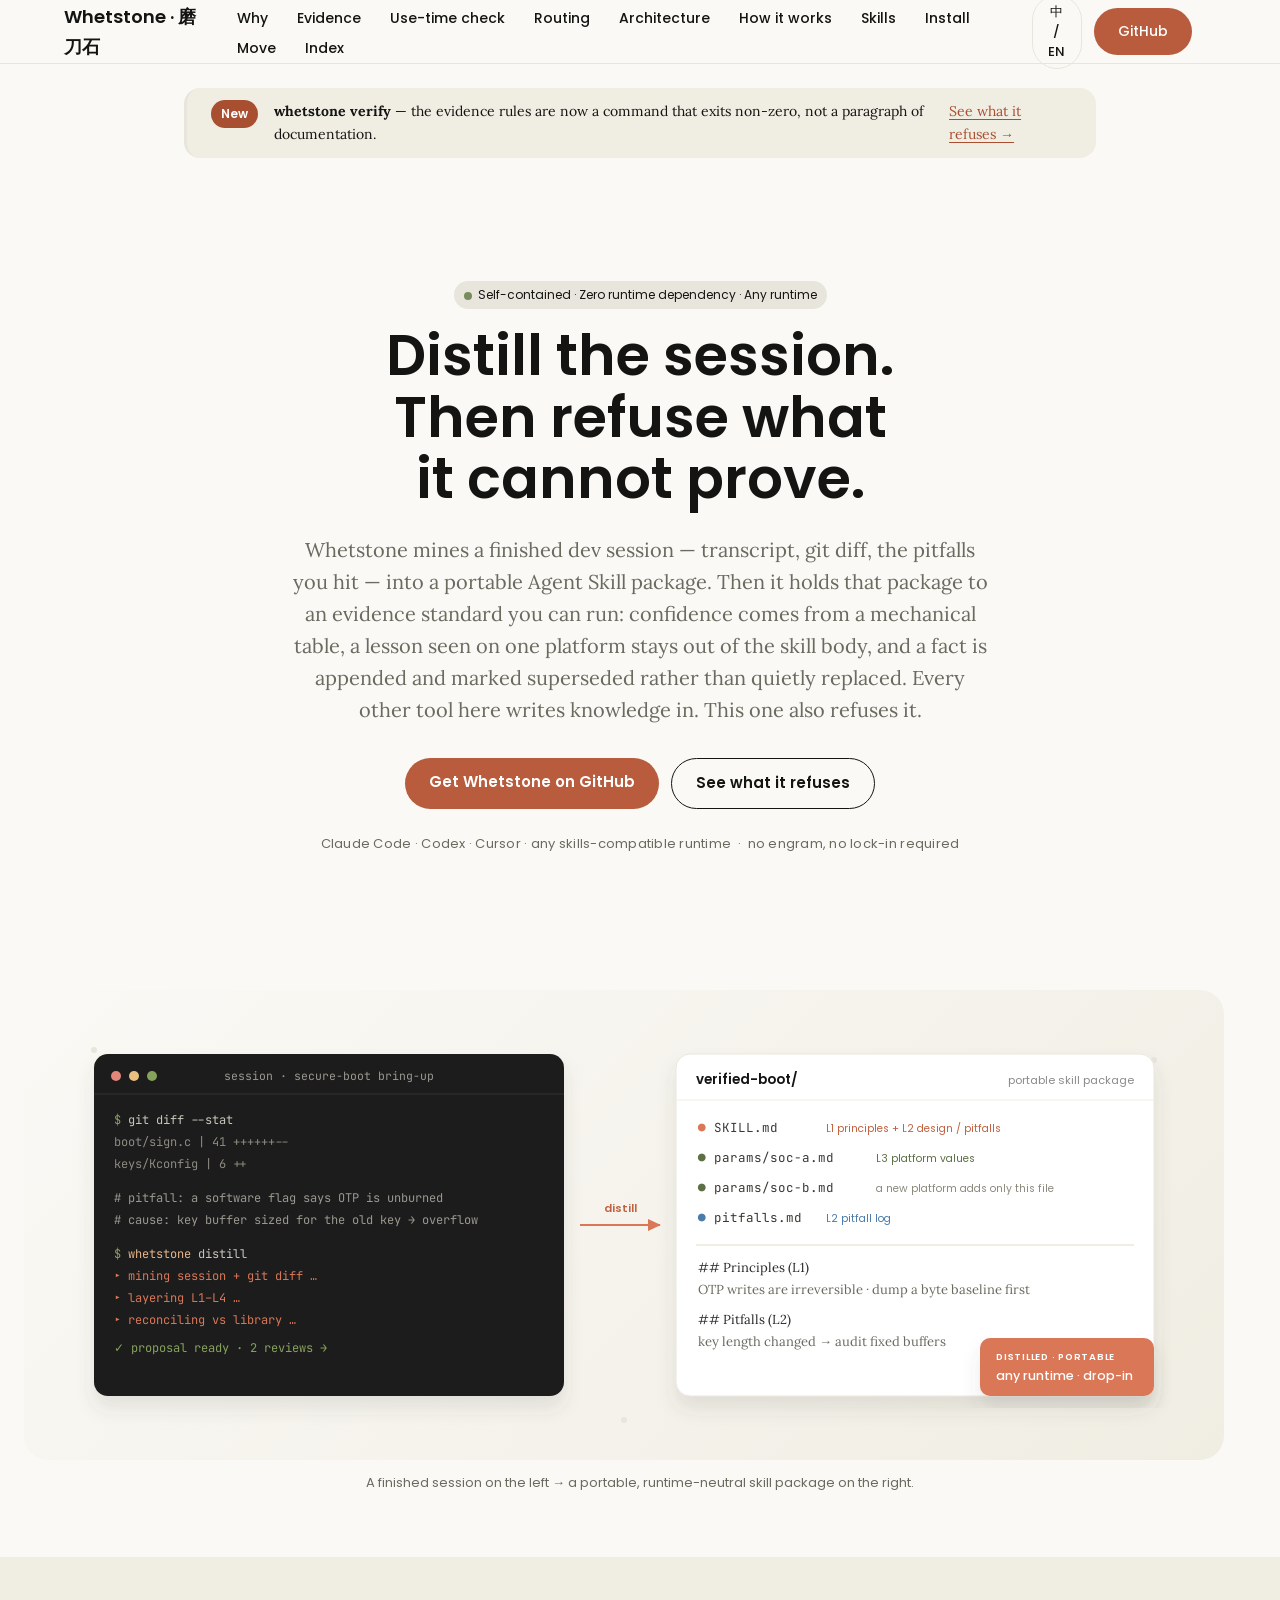
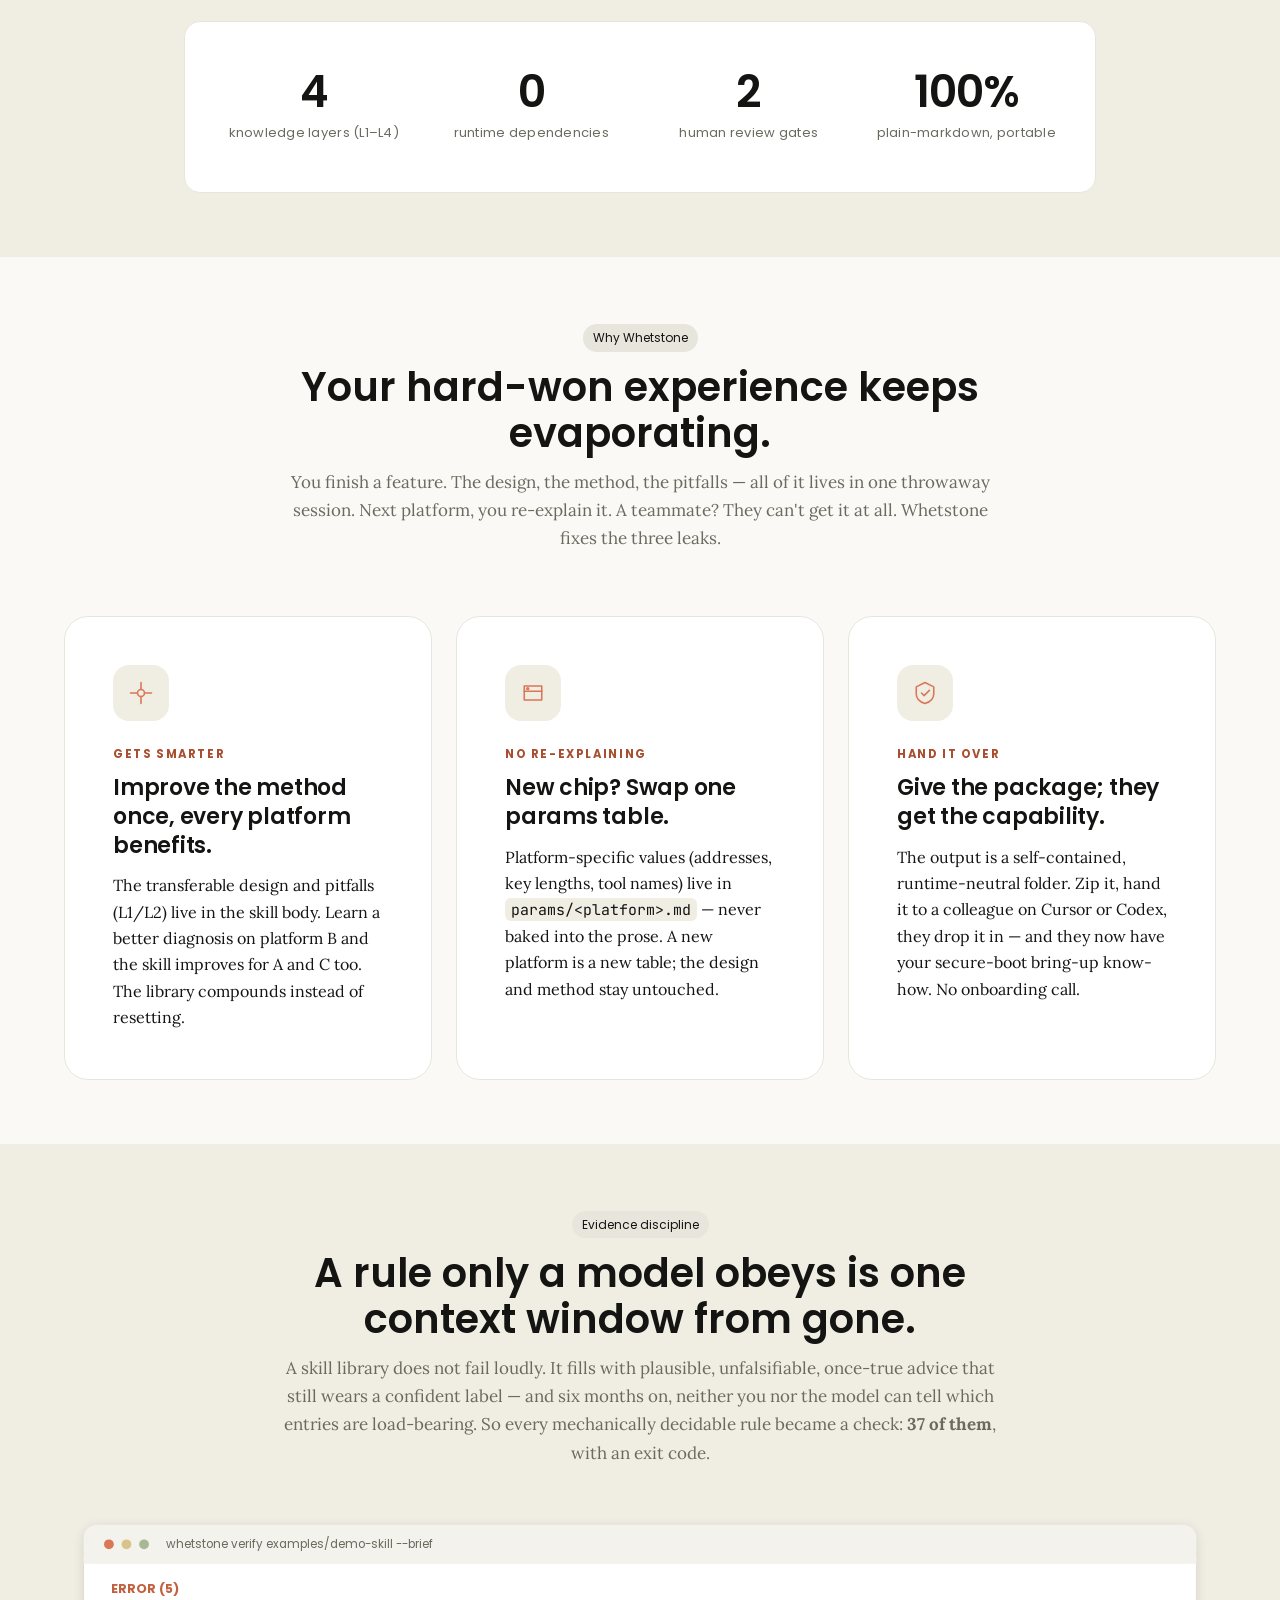
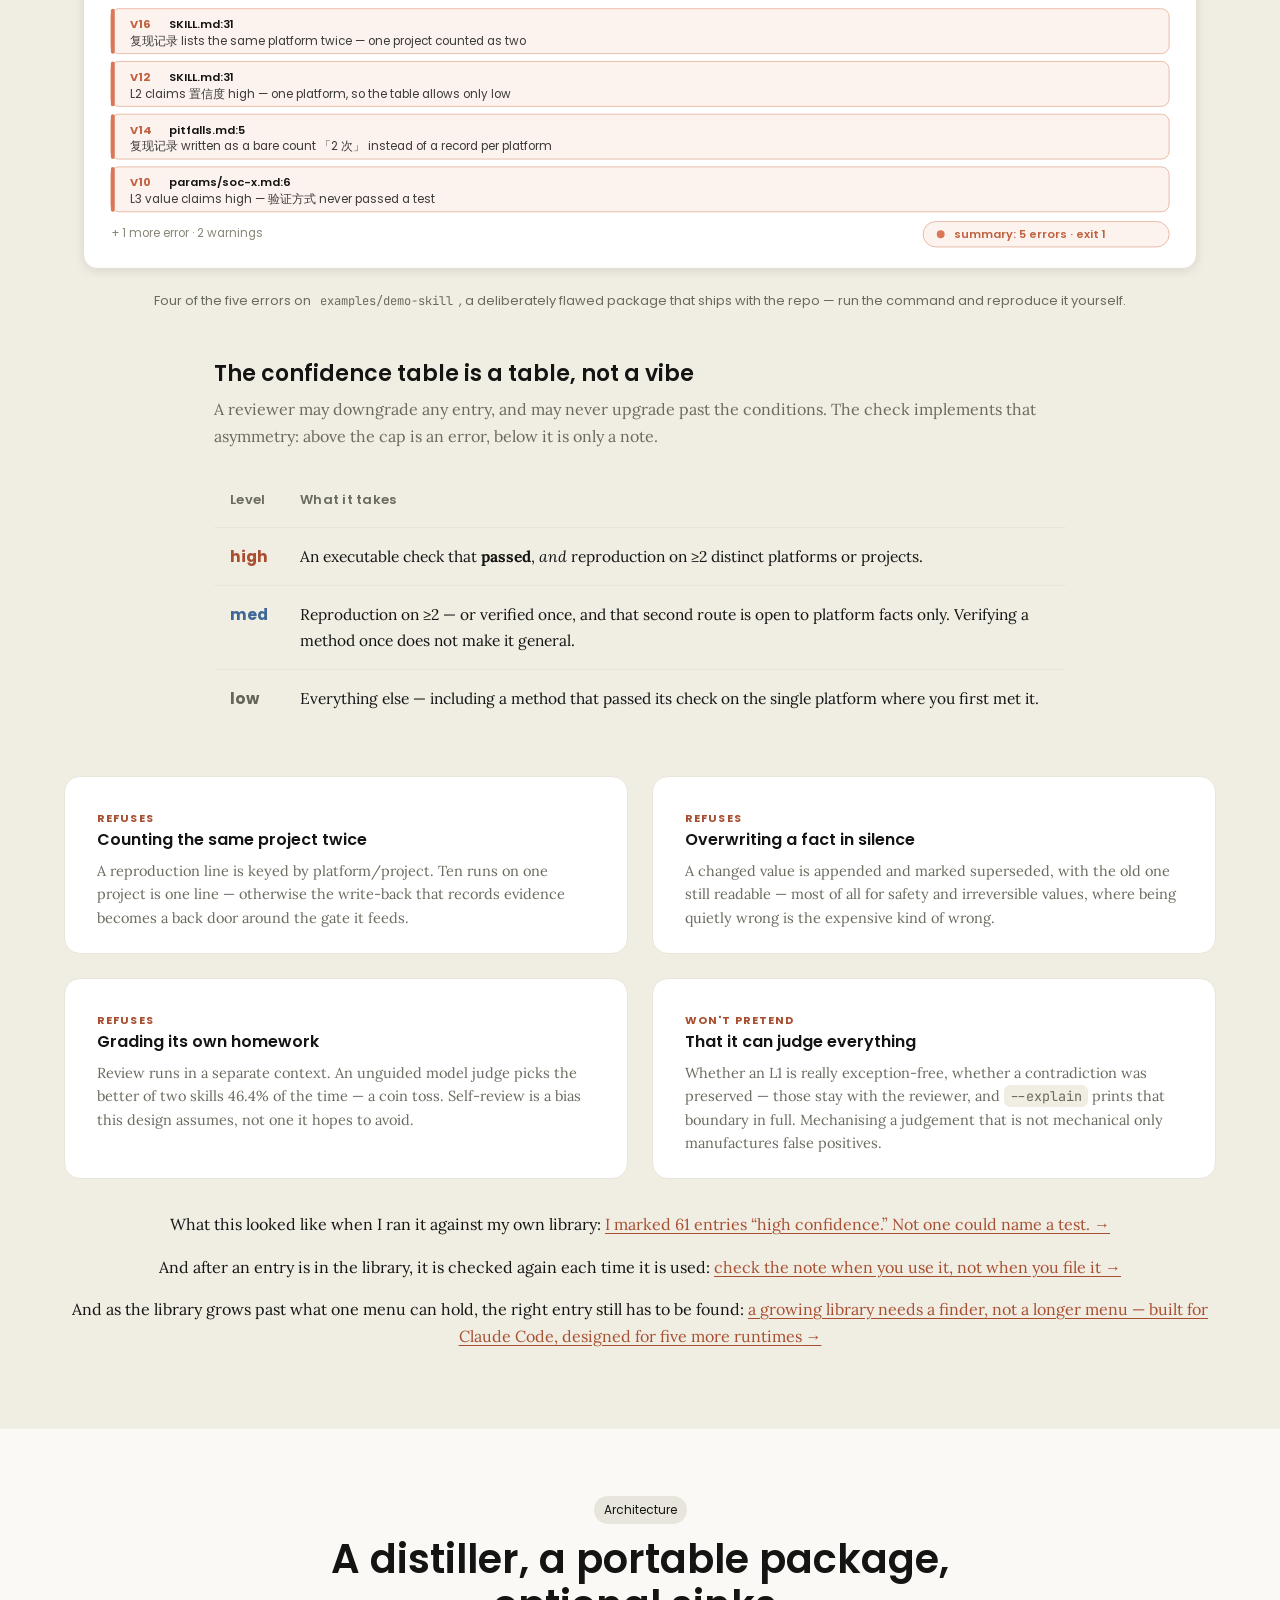
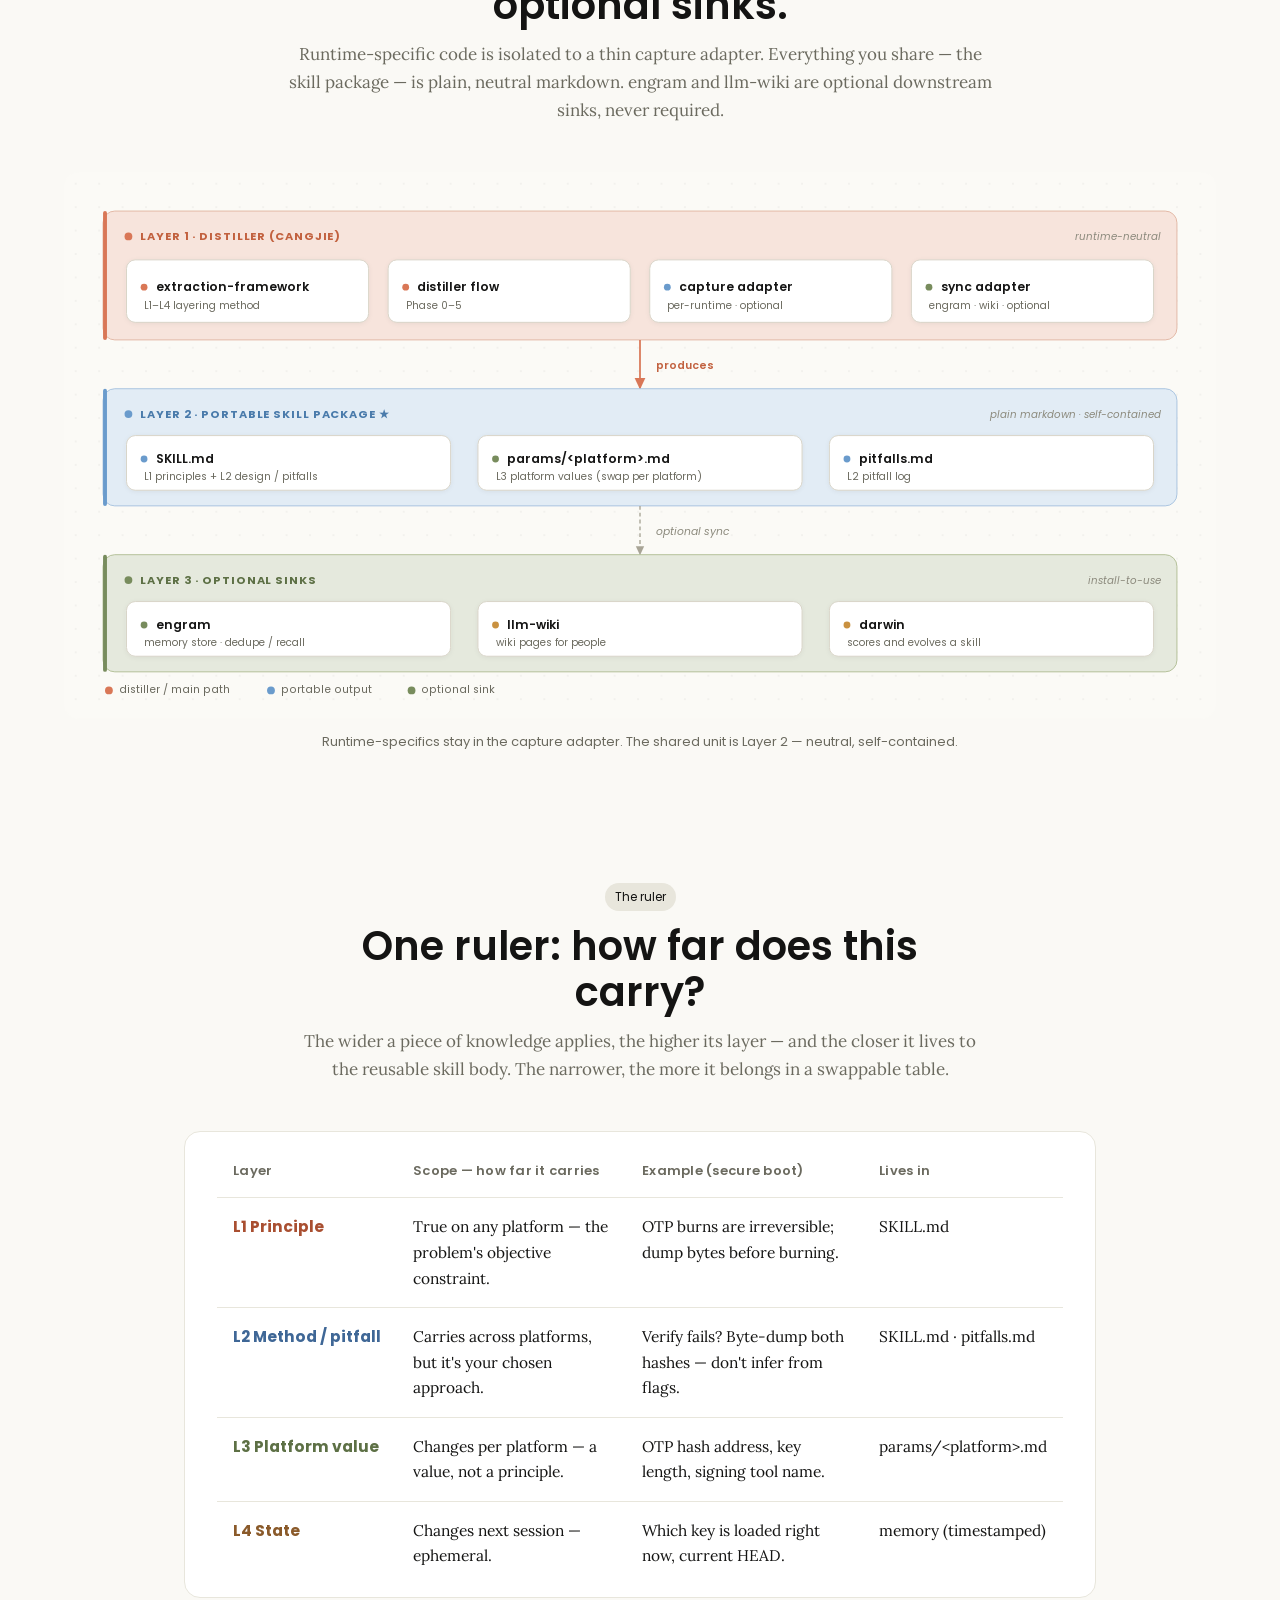
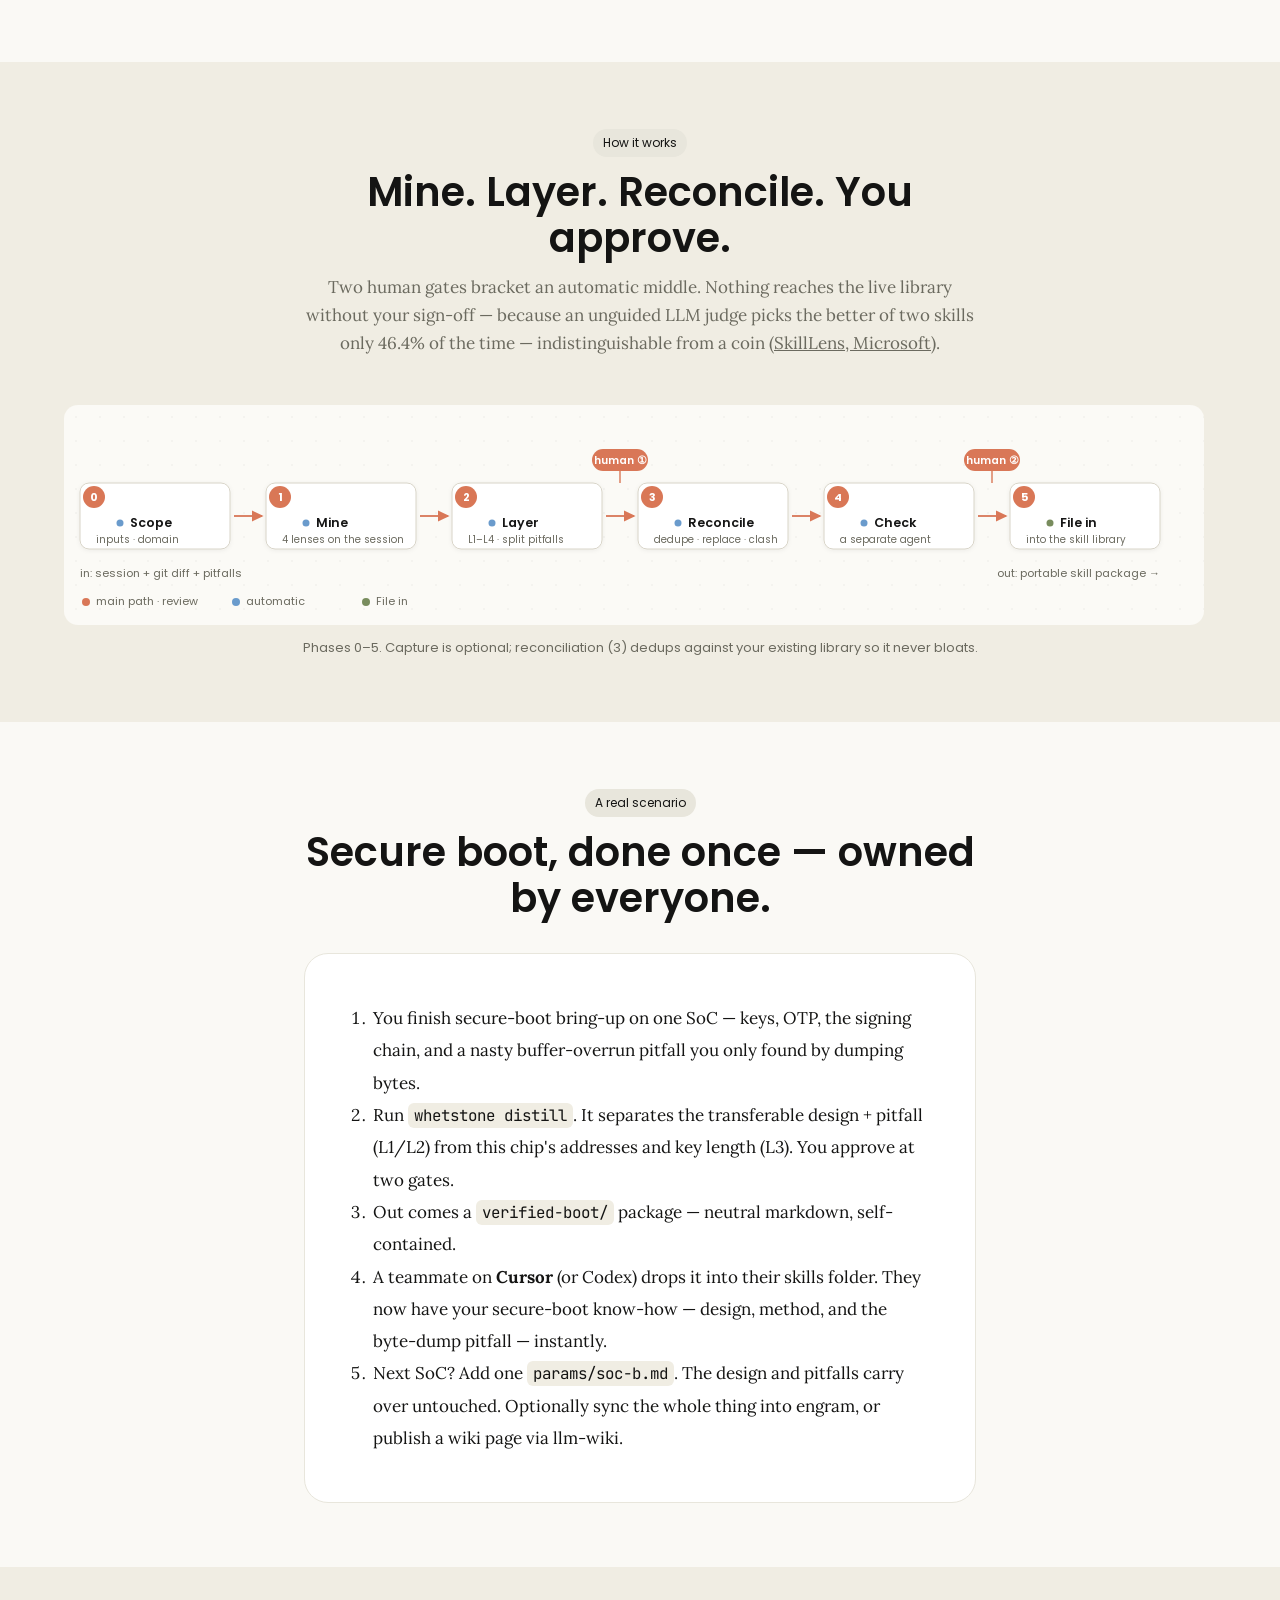
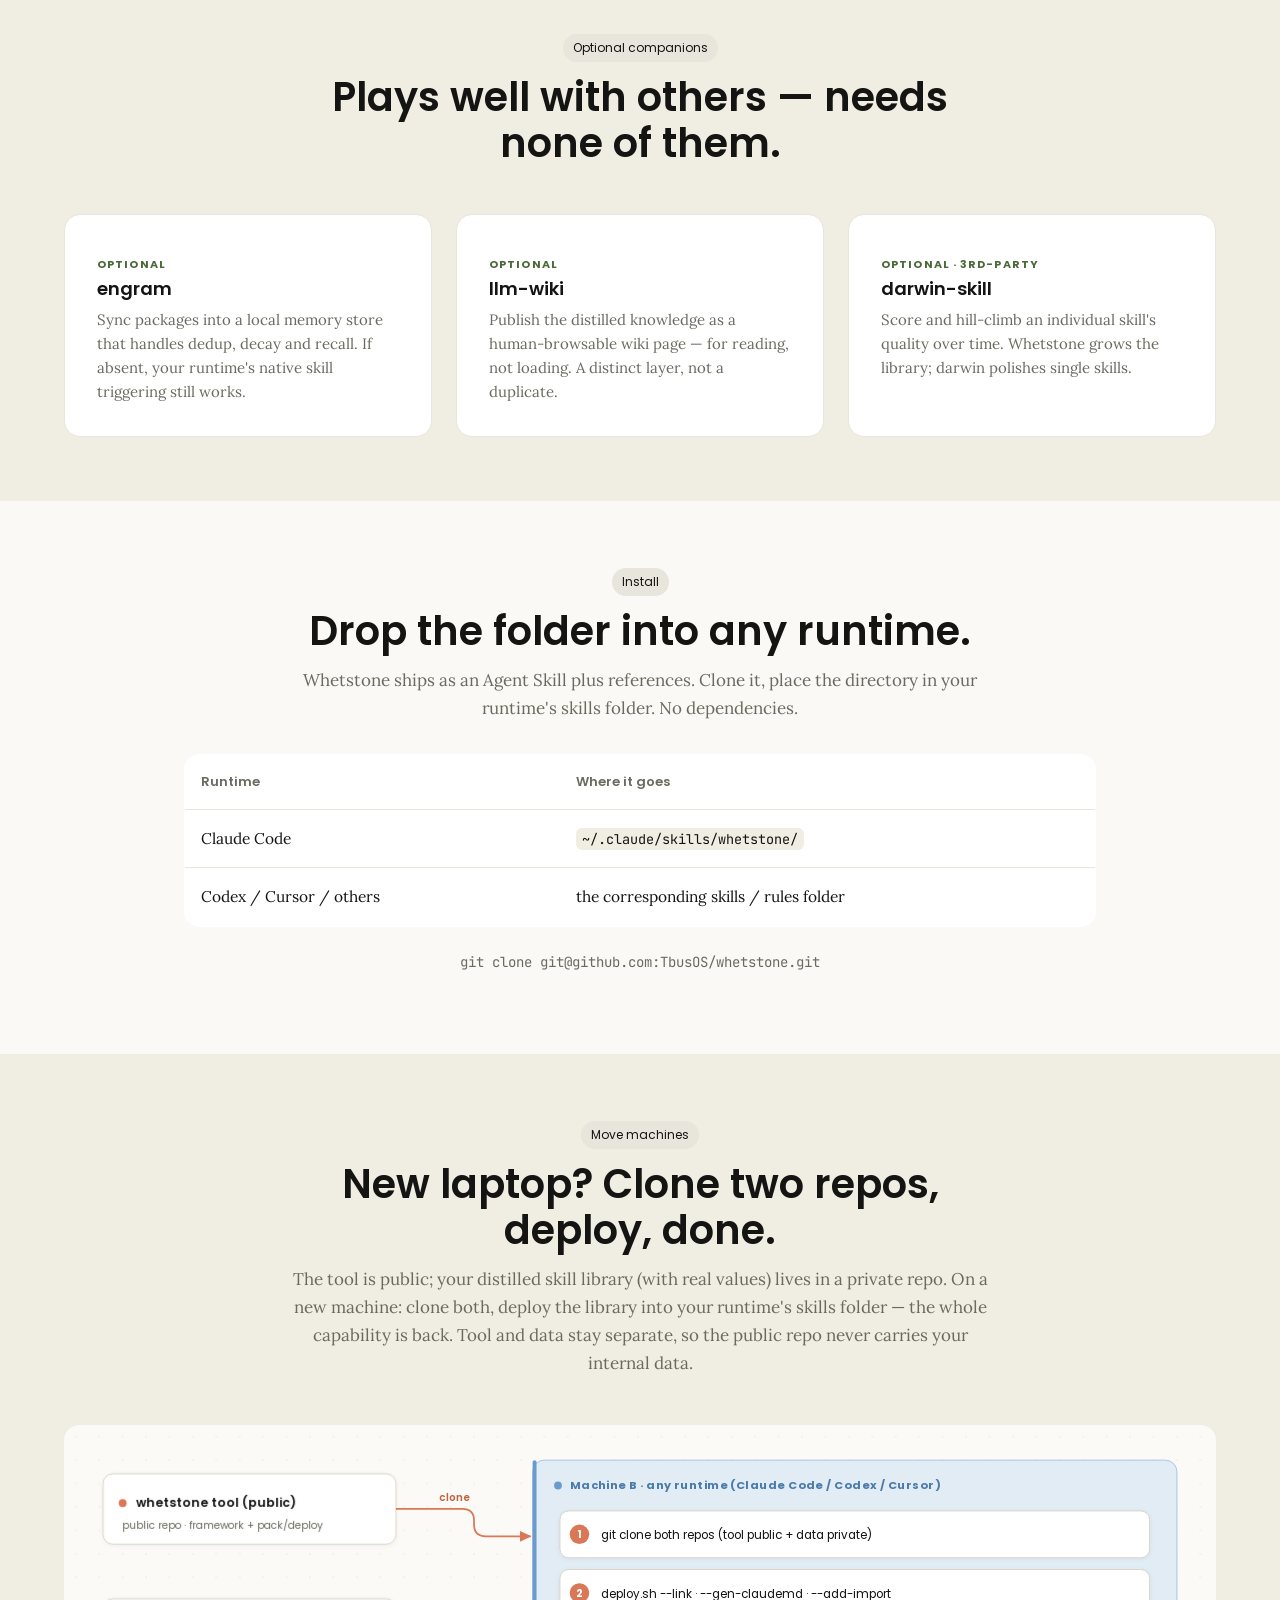
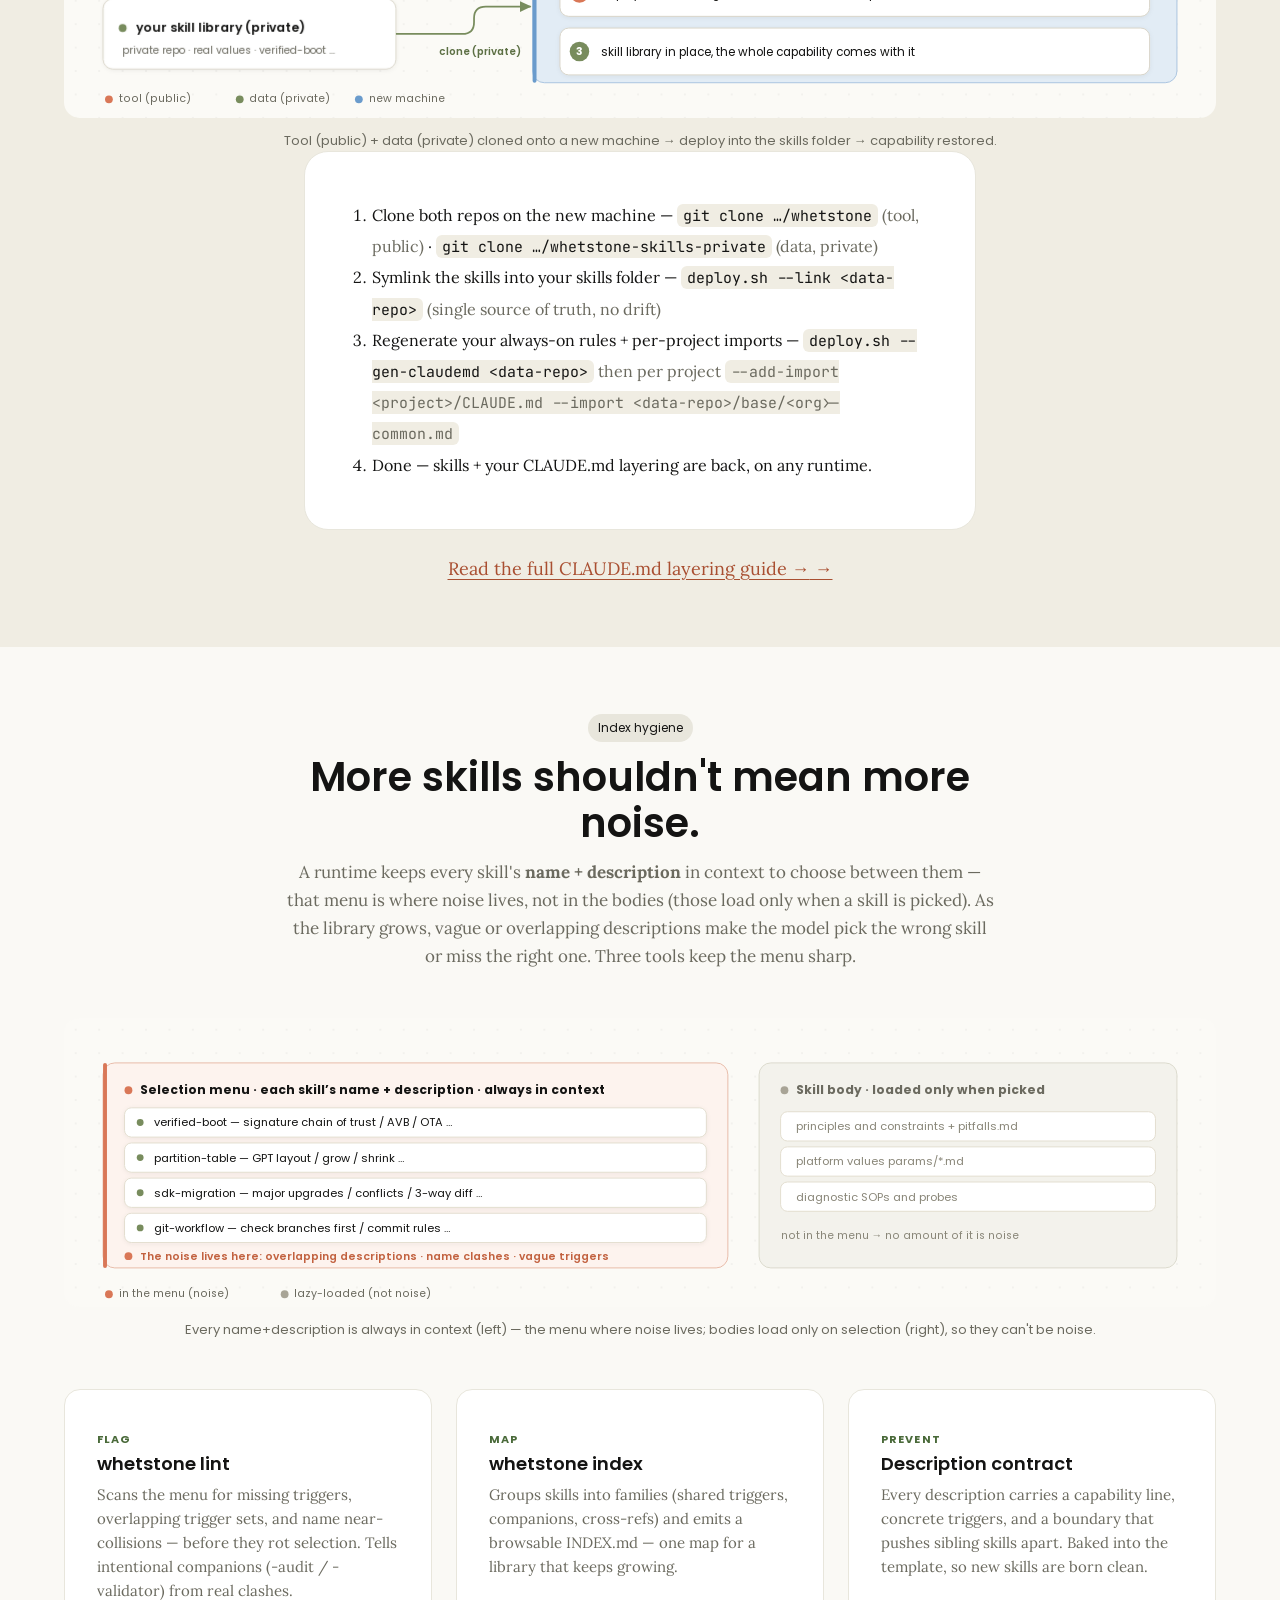
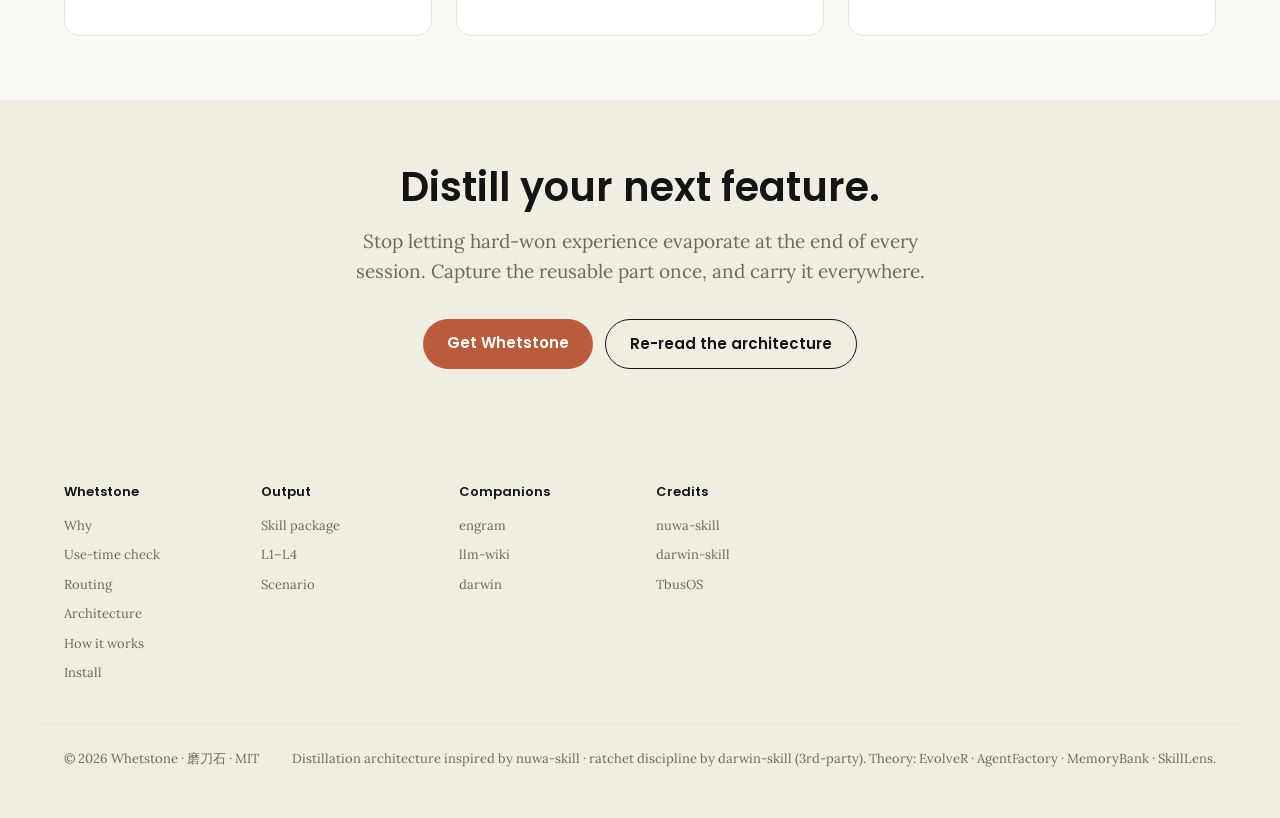
==== commit fb6ac079: "docs: 新增经验路由功能页;首页、验证页、用时纠错页加入口;README 补路由 - docs/routing.html(中英双语,过设计四道检查):菜单预算图、三层结构图、paths 实测时间线" ====
--- a/docs/index.html
+++ b/docs/index.html
@@ -105,6 +105,7 @@
     <a href="#why"><span class="lang-en">Why</span><span class="lang-zh">为什么</span></a>
     <a href="#evidence"><span class="lang-en">Evidence</span><span class="lang-zh">证据</span></a>
     <a href="use-time-conflicts.html"><span class="lang-en">Use-time check</span><span class="lang-zh">用时纠错</span></a>
+    <a href="routing.html"><span class="lang-en">Routing</span><span class="lang-zh">经验路由</span></a>
     <a href="#architecture"><span class="lang-en">Architecture</span><span class="lang-zh">架构</span></a>
     <a href="#flow"><span class="lang-en">How it works</span><span class="lang-zh">流程</span></a>
     <a href="skills.html"><span class="lang-en">Skills</span><span class="lang-zh">技能</span></a>
@@ -413,6 +414,11 @@
       <span class="lang-en">And after an entry is in the library, it is checked again each time it is used: </span>
       <span class="lang-zh">入库之后，每次用到一条经验还会再核一次：</span>
       <a class="anth-link" href="use-time-conflicts.html"><span class="lang-en">check the note when you use it, not when you file it</span><span class="lang-zh">经验对不对，用的时候才判得准</span></a>
+    </p>
+    <p style="text-align:center; margin-top:var(--space-3); font-family:var(--font-body); font-size:16px;">
+      <span class="lang-en">And as the library grows past what one menu can hold, the right entry still has to be found: </span>
+      <span class="lang-zh">库长到一张菜单装不下时，还得让对的那条经验被找到：</span>
+      <a class="anth-link" href="routing.html"><span class="lang-en">a growing library needs a finder, not a longer menu — built for Claude Code, designed for five more runtimes</span><span class="lang-zh">经验越攒越多，靠的是会找，不是菜单更长 —— 先在 Claude Code 上做完，另外五种 agent 已设计</span></a>
     </p>
   </div>
 </section>
@@ -839,7 +845,7 @@
 <!-- Footer -->
 <footer class="anth-footer">
   <div class="anth-footer-grid">
-    <div class="anth-footer-group"><h5>Whetstone</h5><a href="#why"><span class="lang-en">Why</span><span class="lang-zh">为什么</span></a><a href="use-time-conflicts.html"><span class="lang-en">Use-time check</span><span class="lang-zh">用时纠错</span></a><a href="#architecture"><span class="lang-en">Architecture</span><span class="lang-zh">架构</span></a><a href="#flow"><span class="lang-en">How it works</span><span class="lang-zh">流程</span></a><a href="#install"><span class="lang-en">Install</span><span class="lang-zh">安装</span></a></div>
+    <div class="anth-footer-group"><h5>Whetstone</h5><a href="#why"><span class="lang-en">Why</span><span class="lang-zh">为什么</span></a><a href="use-time-conflicts.html"><span class="lang-en">Use-time check</span><span class="lang-zh">用时纠错</span></a><a href="routing.html"><span class="lang-en">Routing</span><span class="lang-zh">经验路由</span></a><a href="#architecture"><span class="lang-en">Architecture</span><span class="lang-zh">架构</span></a><a href="#flow"><span class="lang-en">How it works</span><span class="lang-zh">流程</span></a><a href="#install"><span class="lang-en">Install</span><span class="lang-zh">安装</span></a></div>
     <div class="anth-footer-group"><h5><span class="lang-en">Output</span><span class="lang-zh">产物</span></h5><a href="#architecture"><span class="lang-en">Skill package</span><span class="lang-zh">Skill 包</span></a><a href="#flow">L1–L4</a><a href="#scenario"><span class="lang-en">Scenario</span><span class="lang-zh">场景</span></a></div>
     <div class="anth-footer-group"><h5><span class="lang-en">Companions</span><span class="lang-zh">搭档</span></h5><a href="https://github.com/TbusOS">engram</a><a href="https://github.com/TbusOS">llm-wiki</a><a href="https://github.com/alchaincyf/darwin-skill">darwin</a></div>
     <div class="anth-footer-group"><h5><span class="lang-en">Credits</span><span class="lang-zh">致谢</span></h5><a href="https://github.com/alchaincyf/nuwa-skill">nuwa-skill</a><a href="https://github.com/alchaincyf/darwin-skill">darwin-skill</a><a href="https://github.com/TbusOS">TbusOS</a></div>
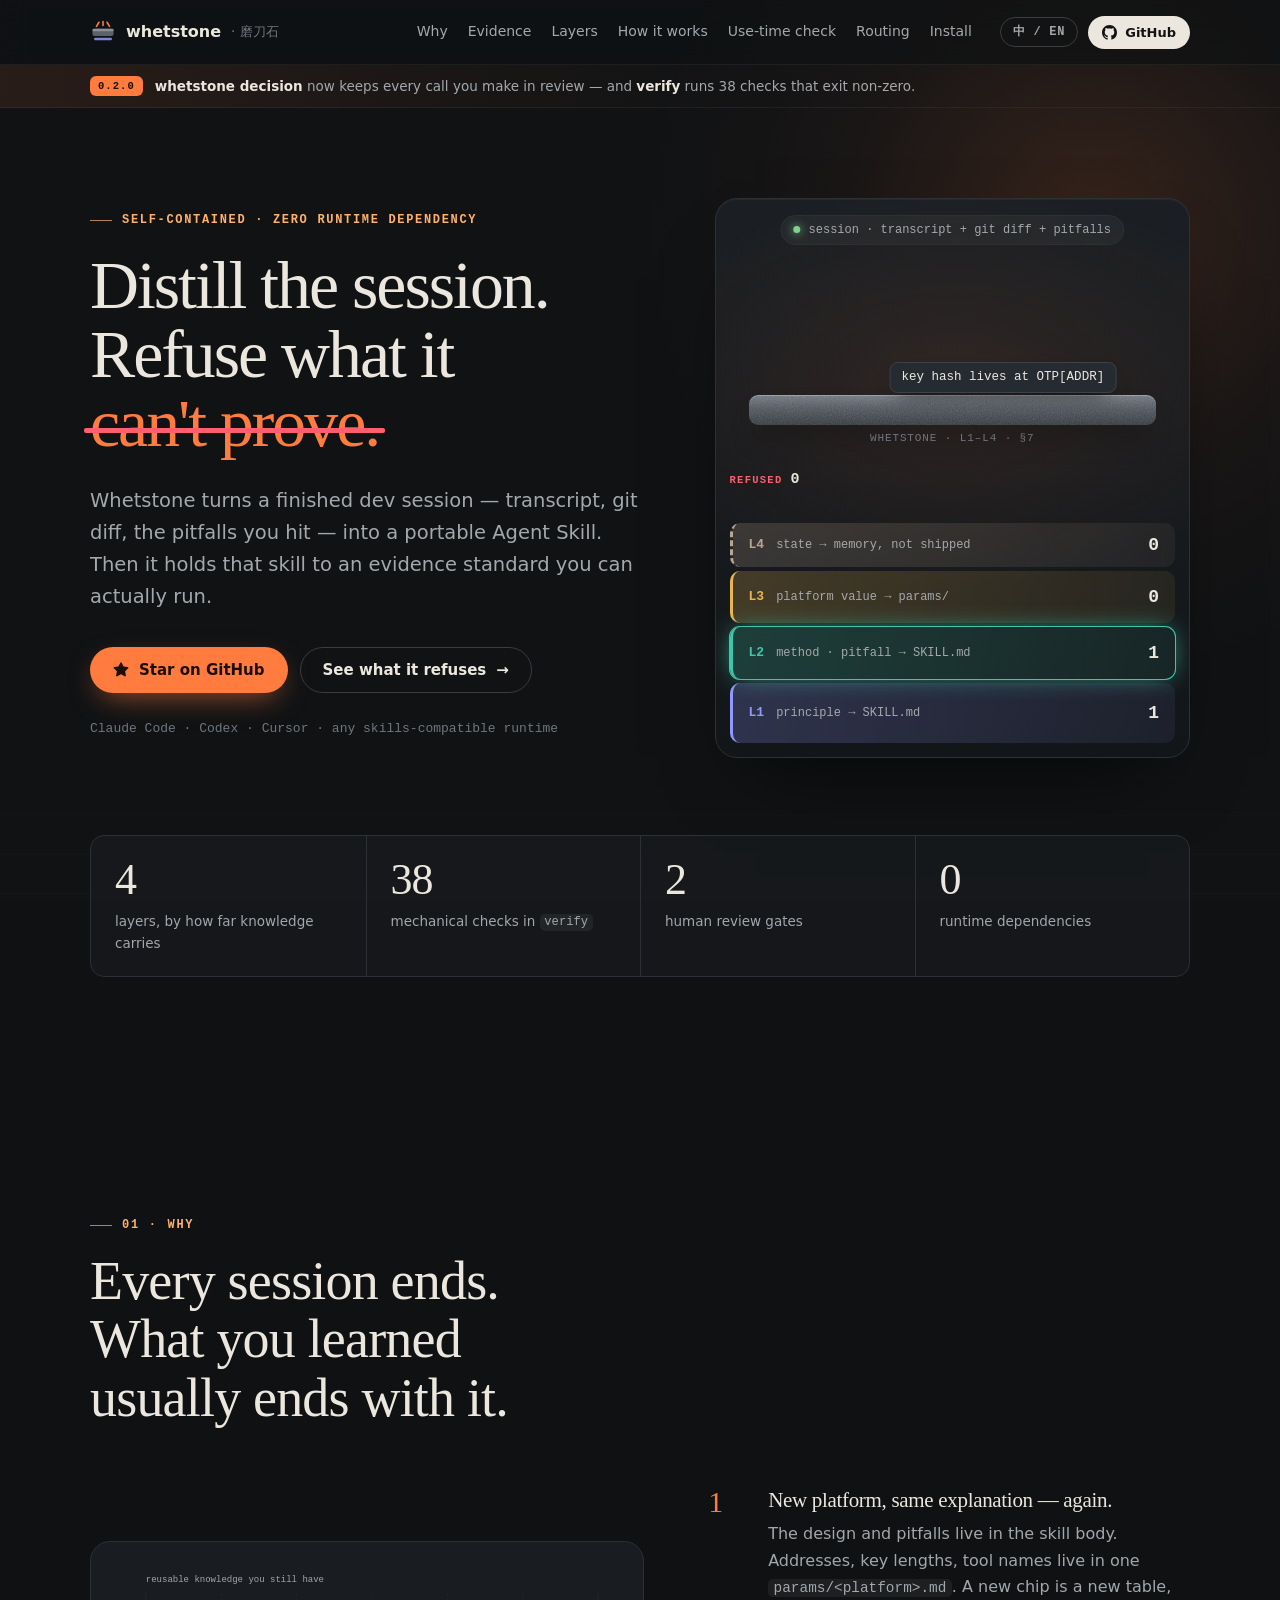
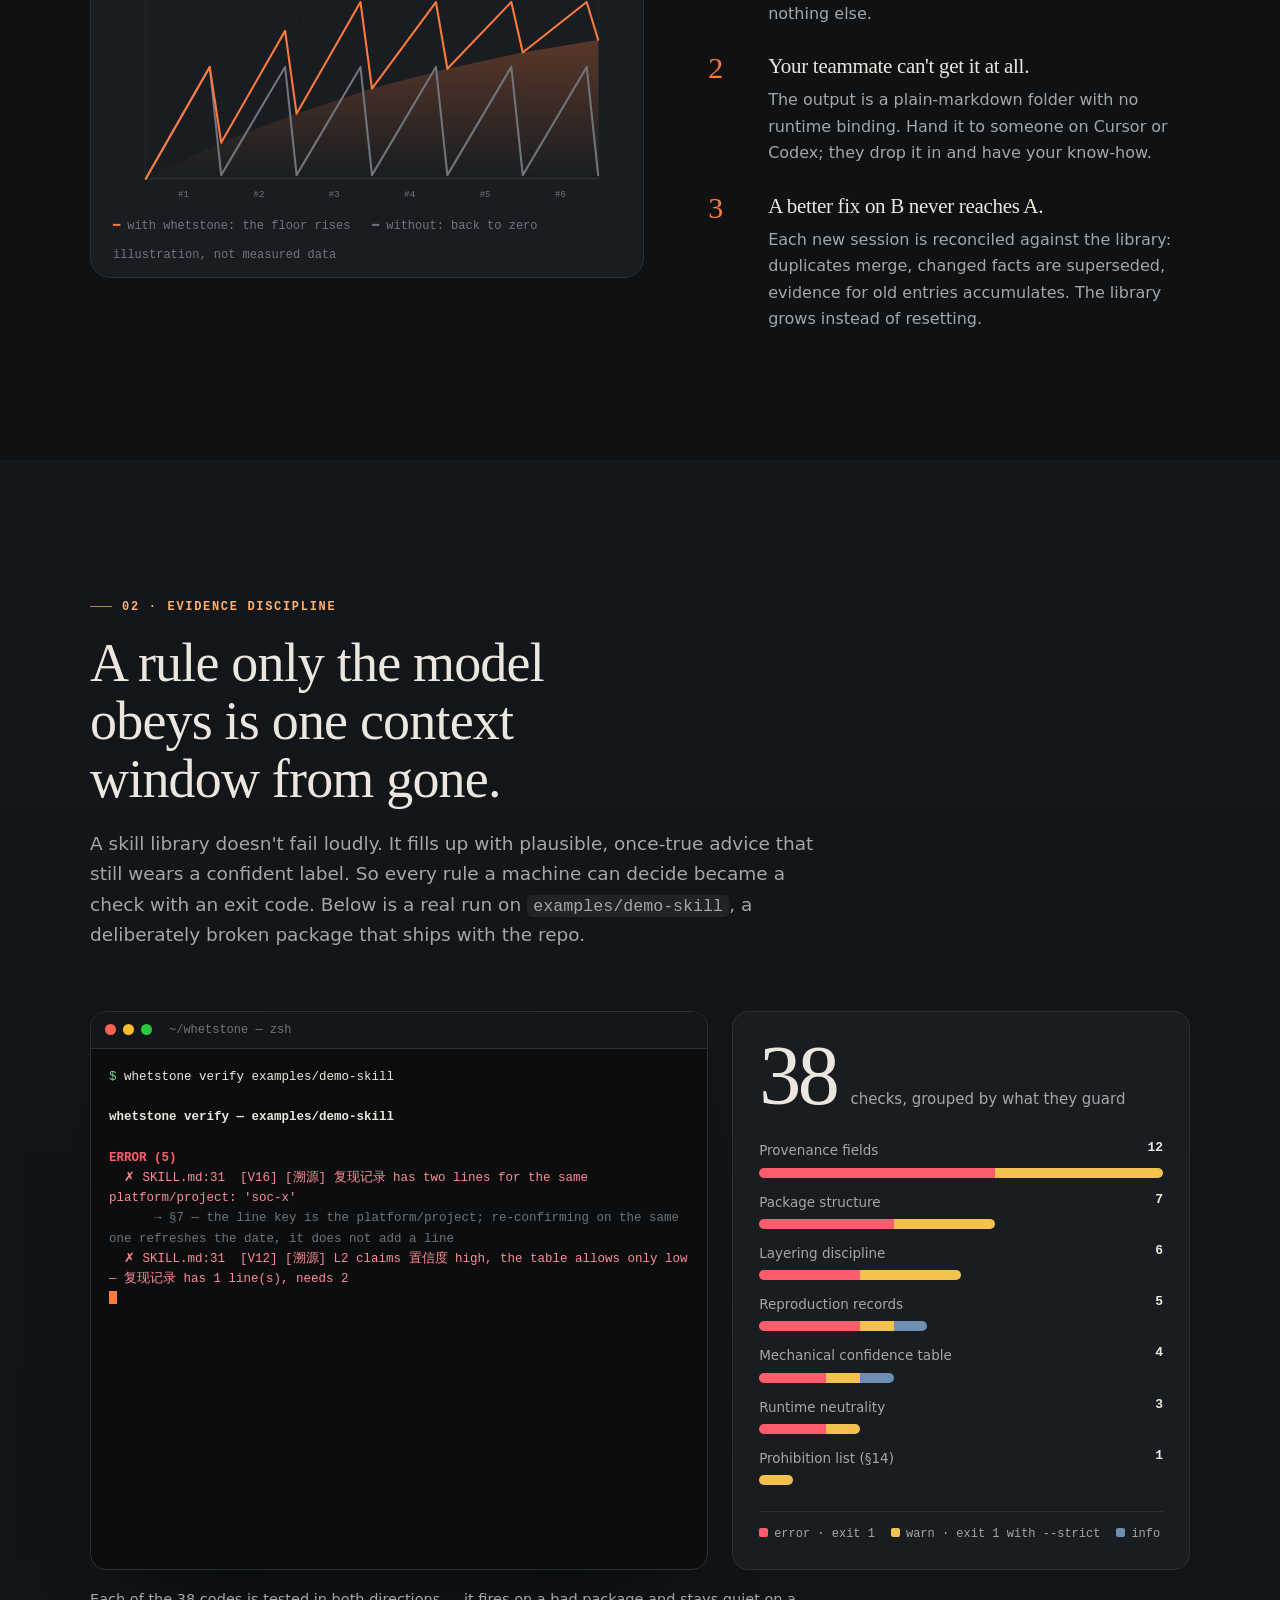
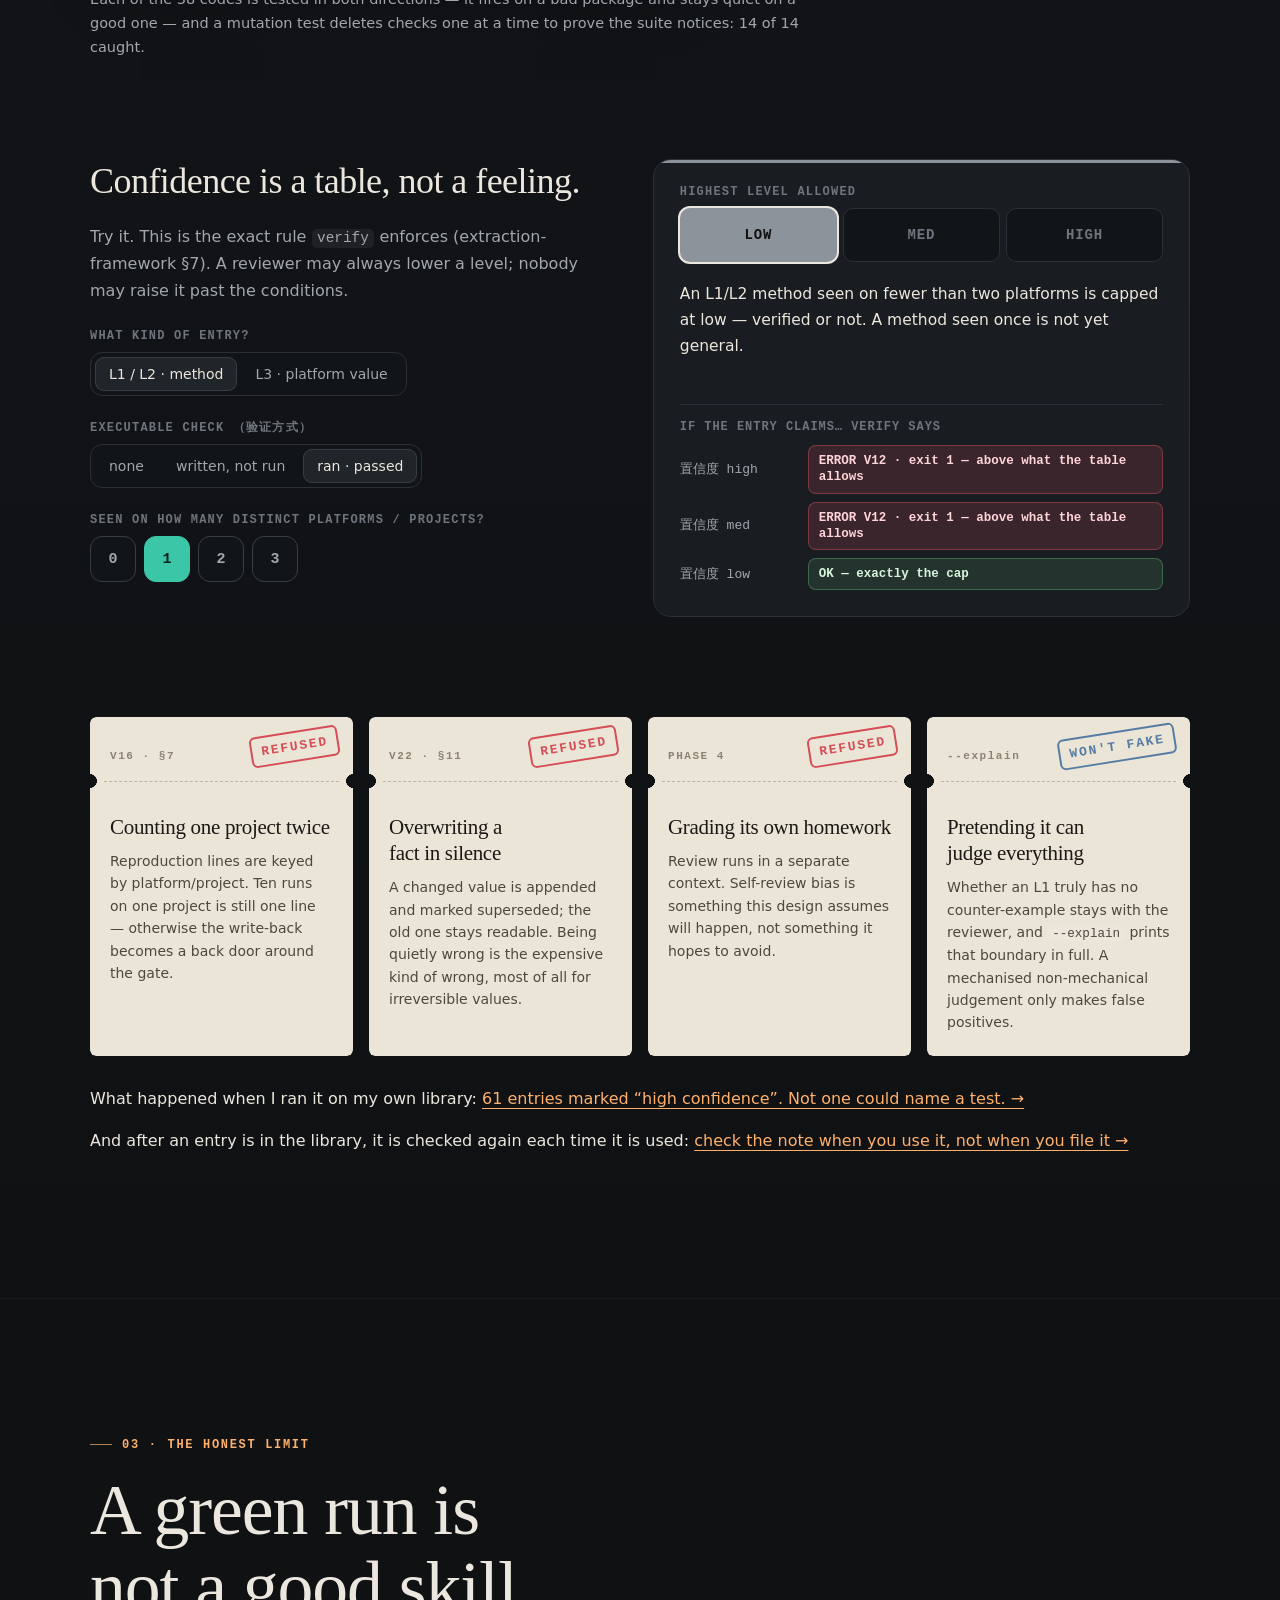
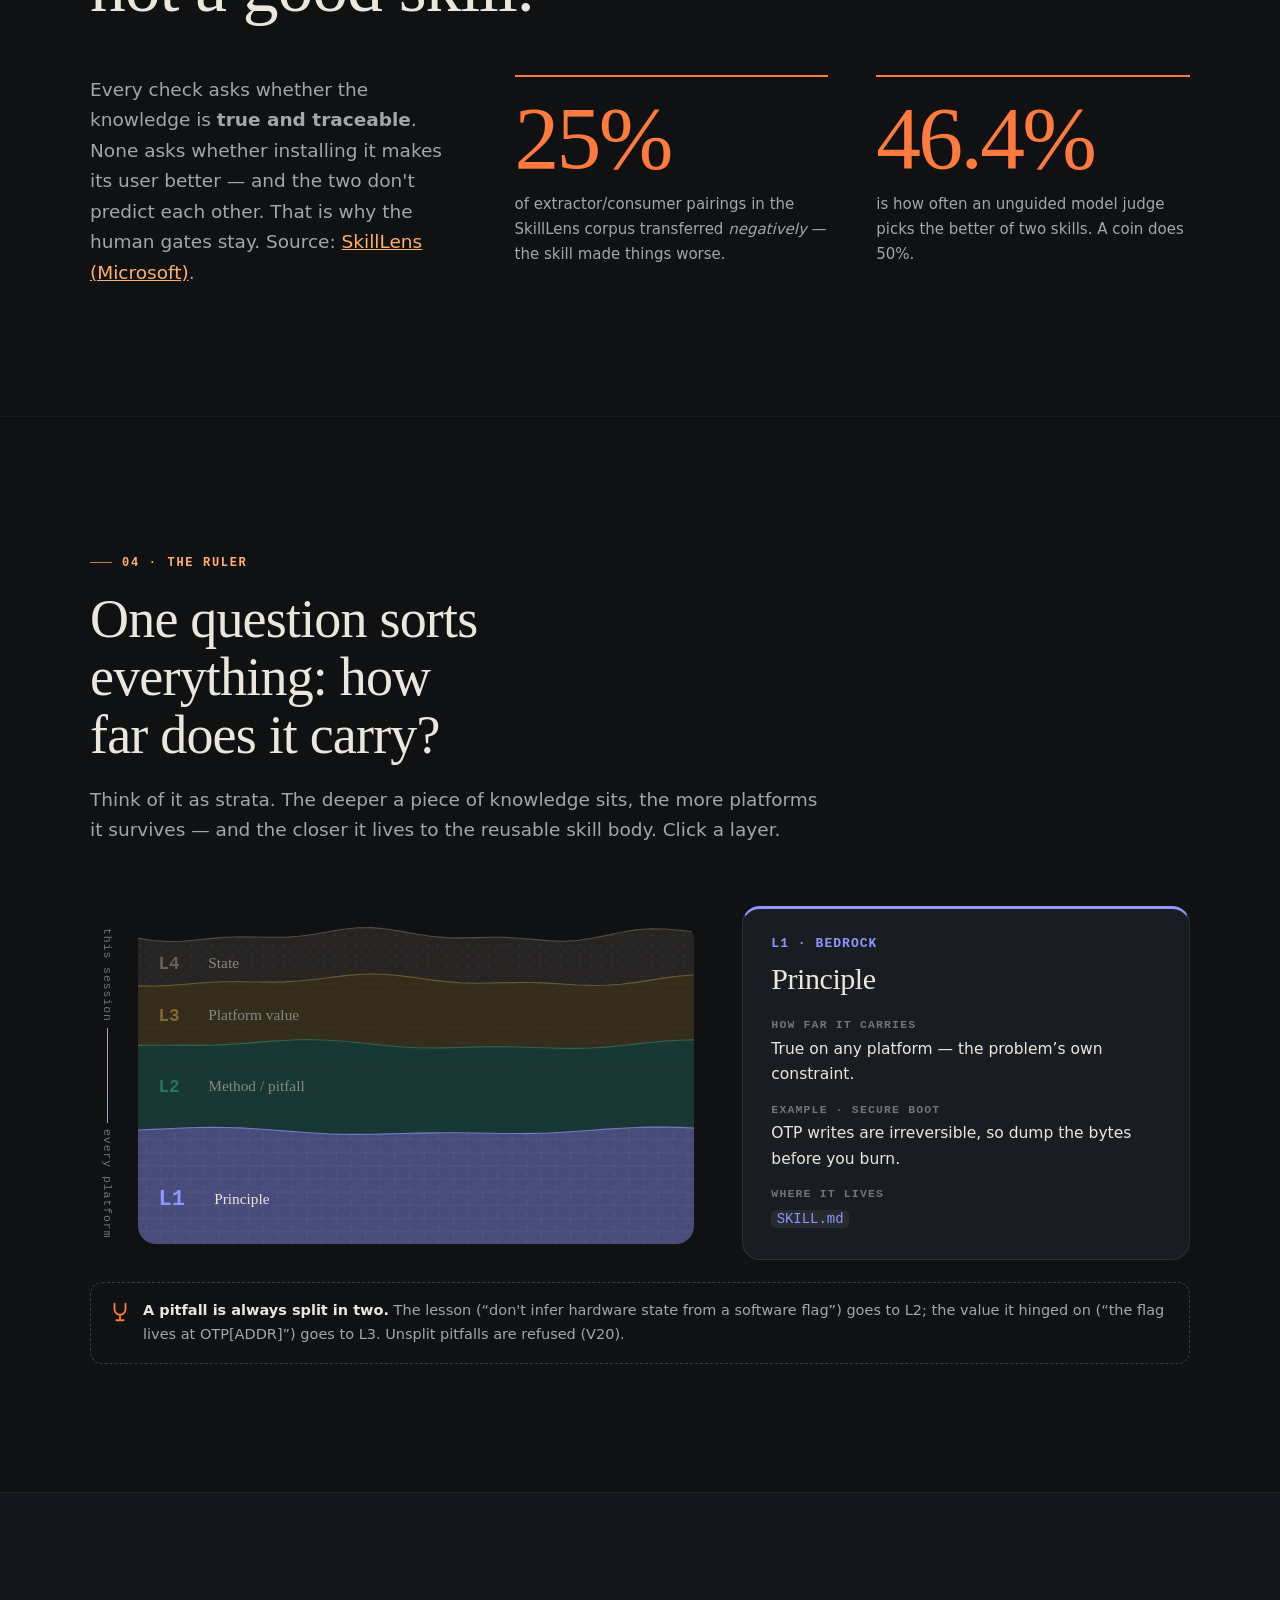
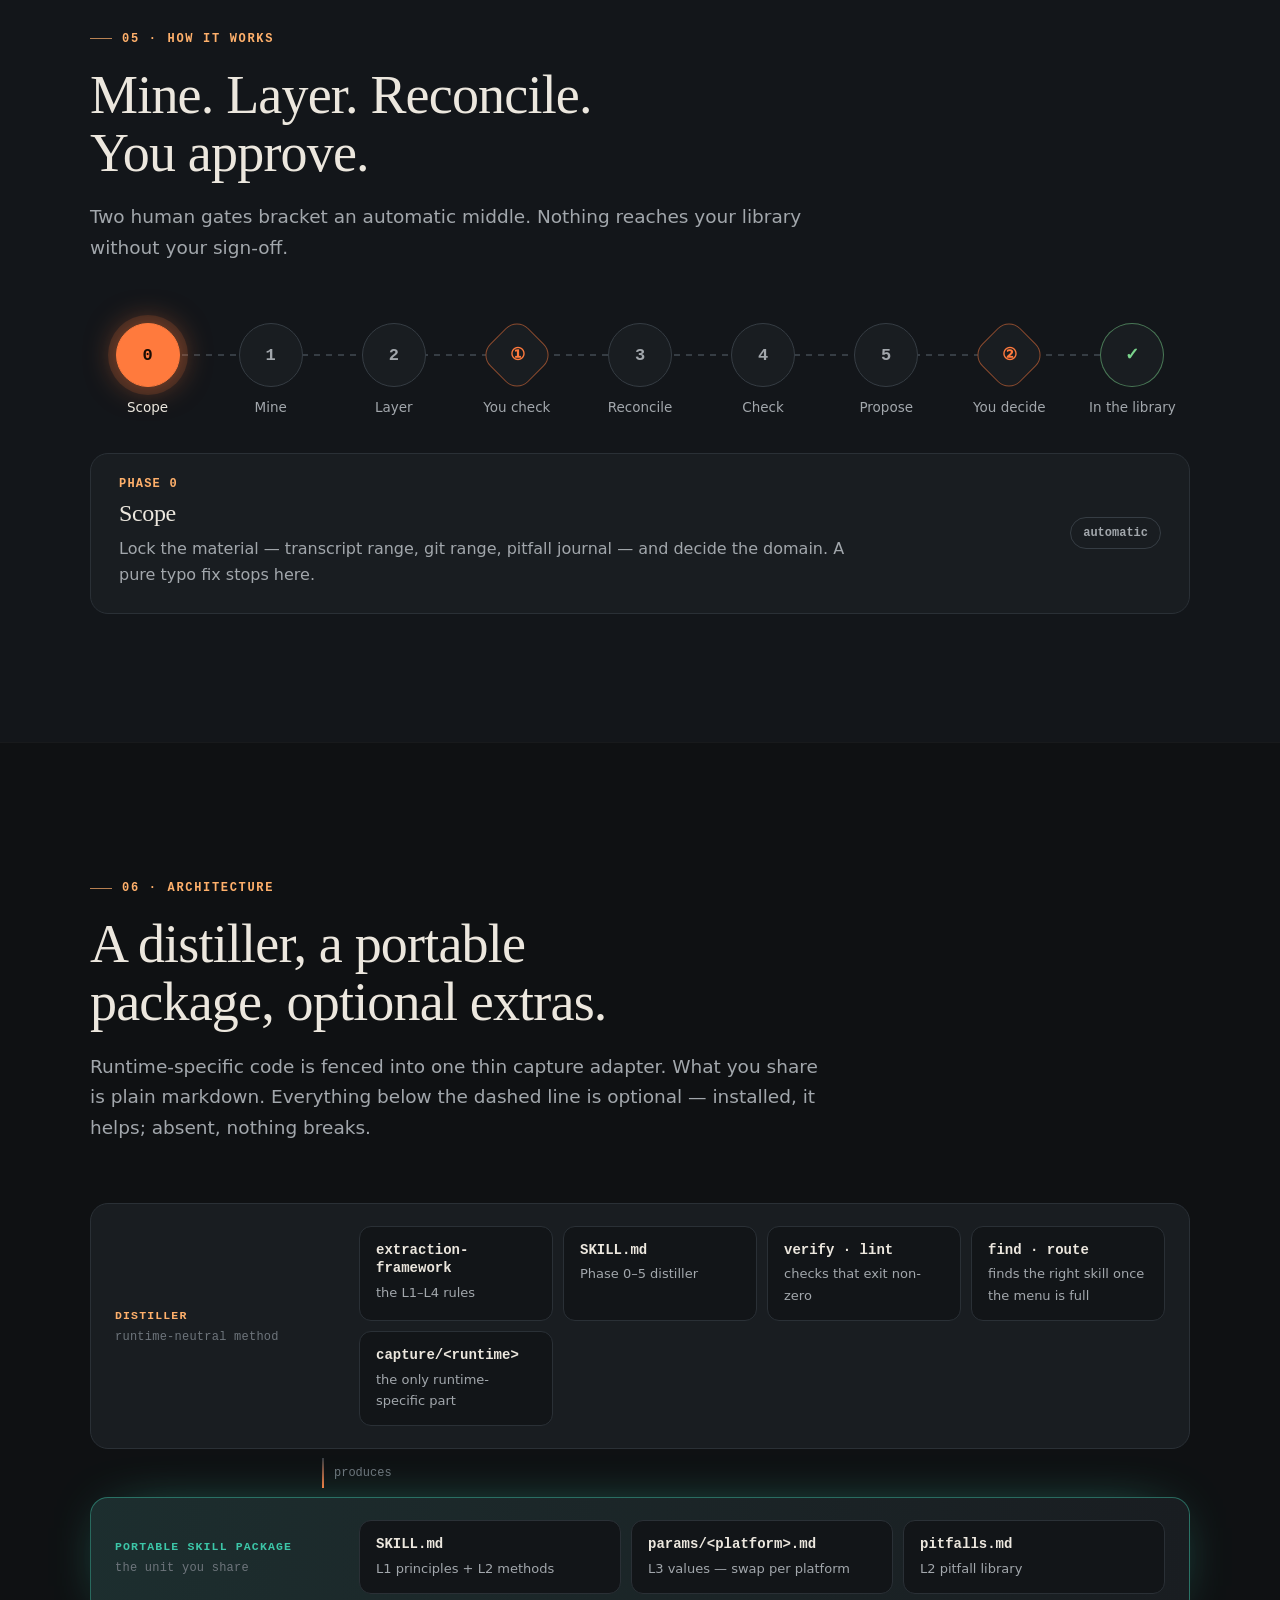
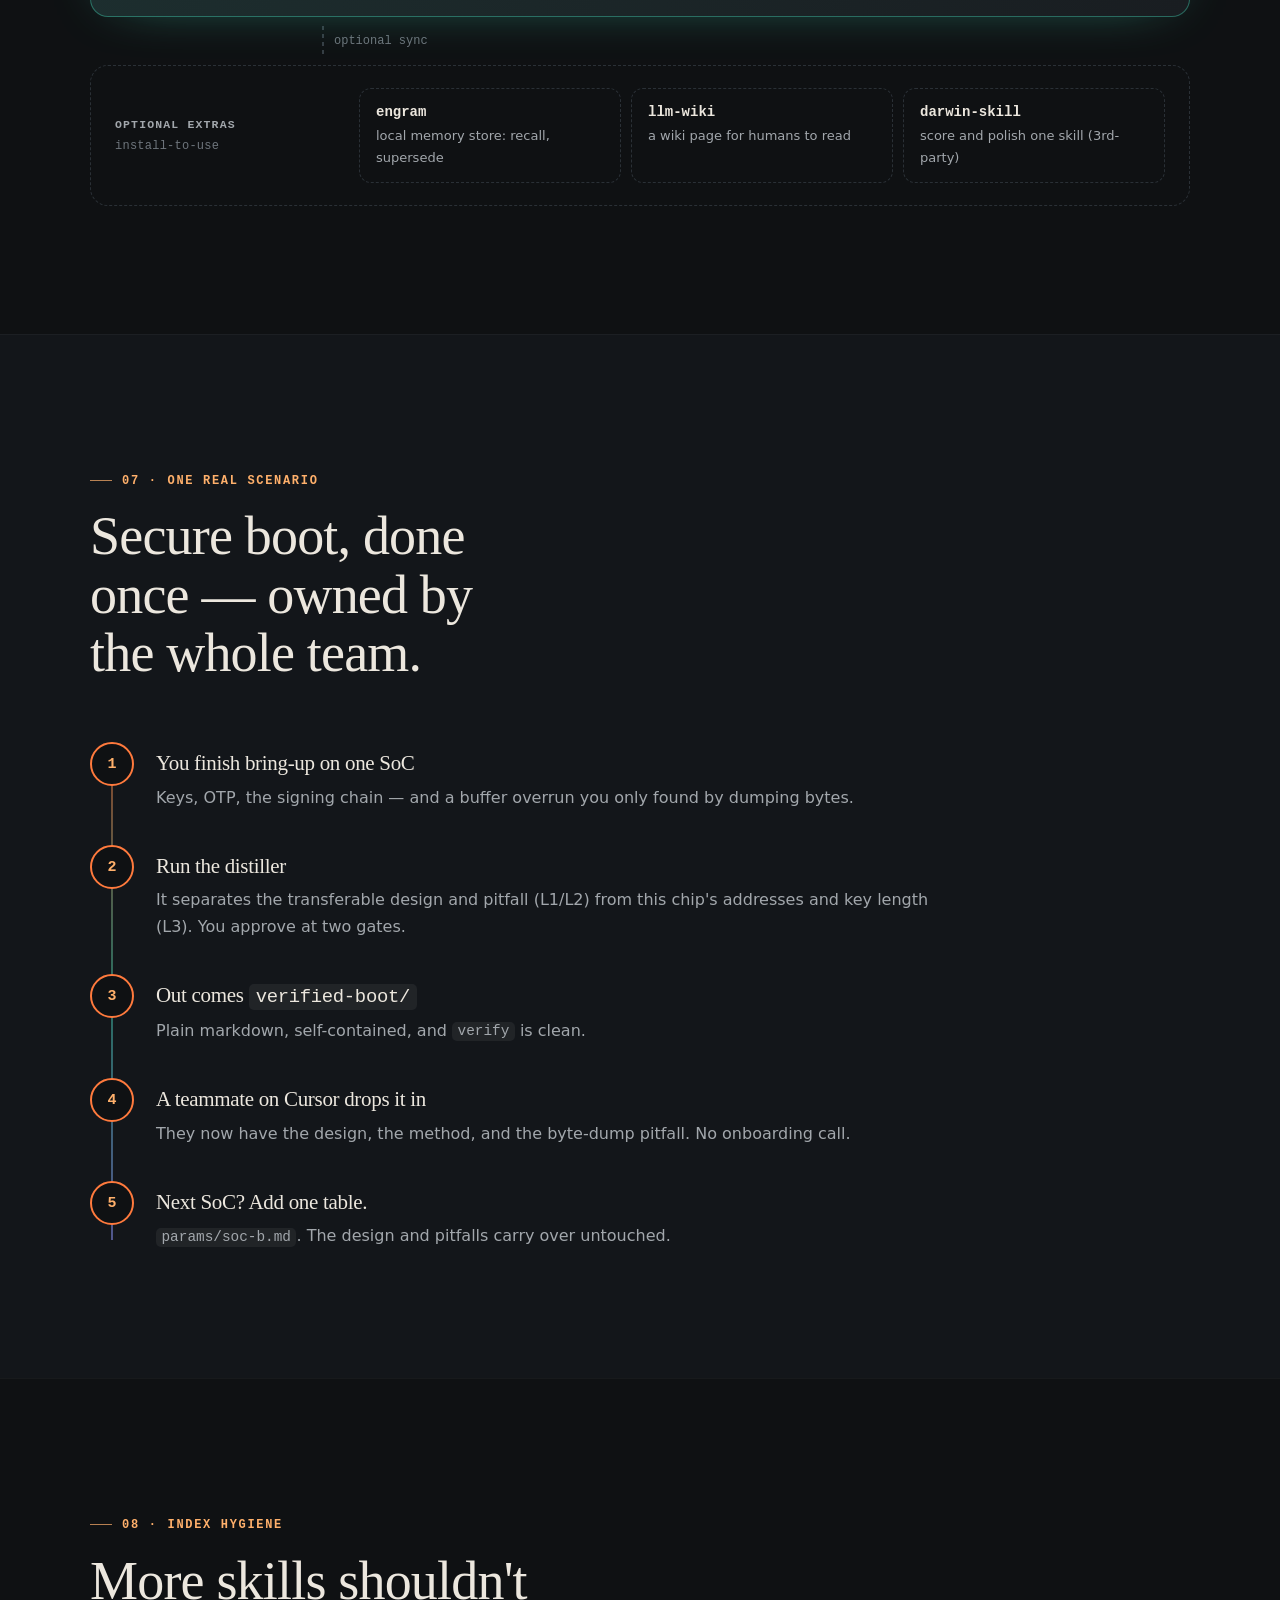
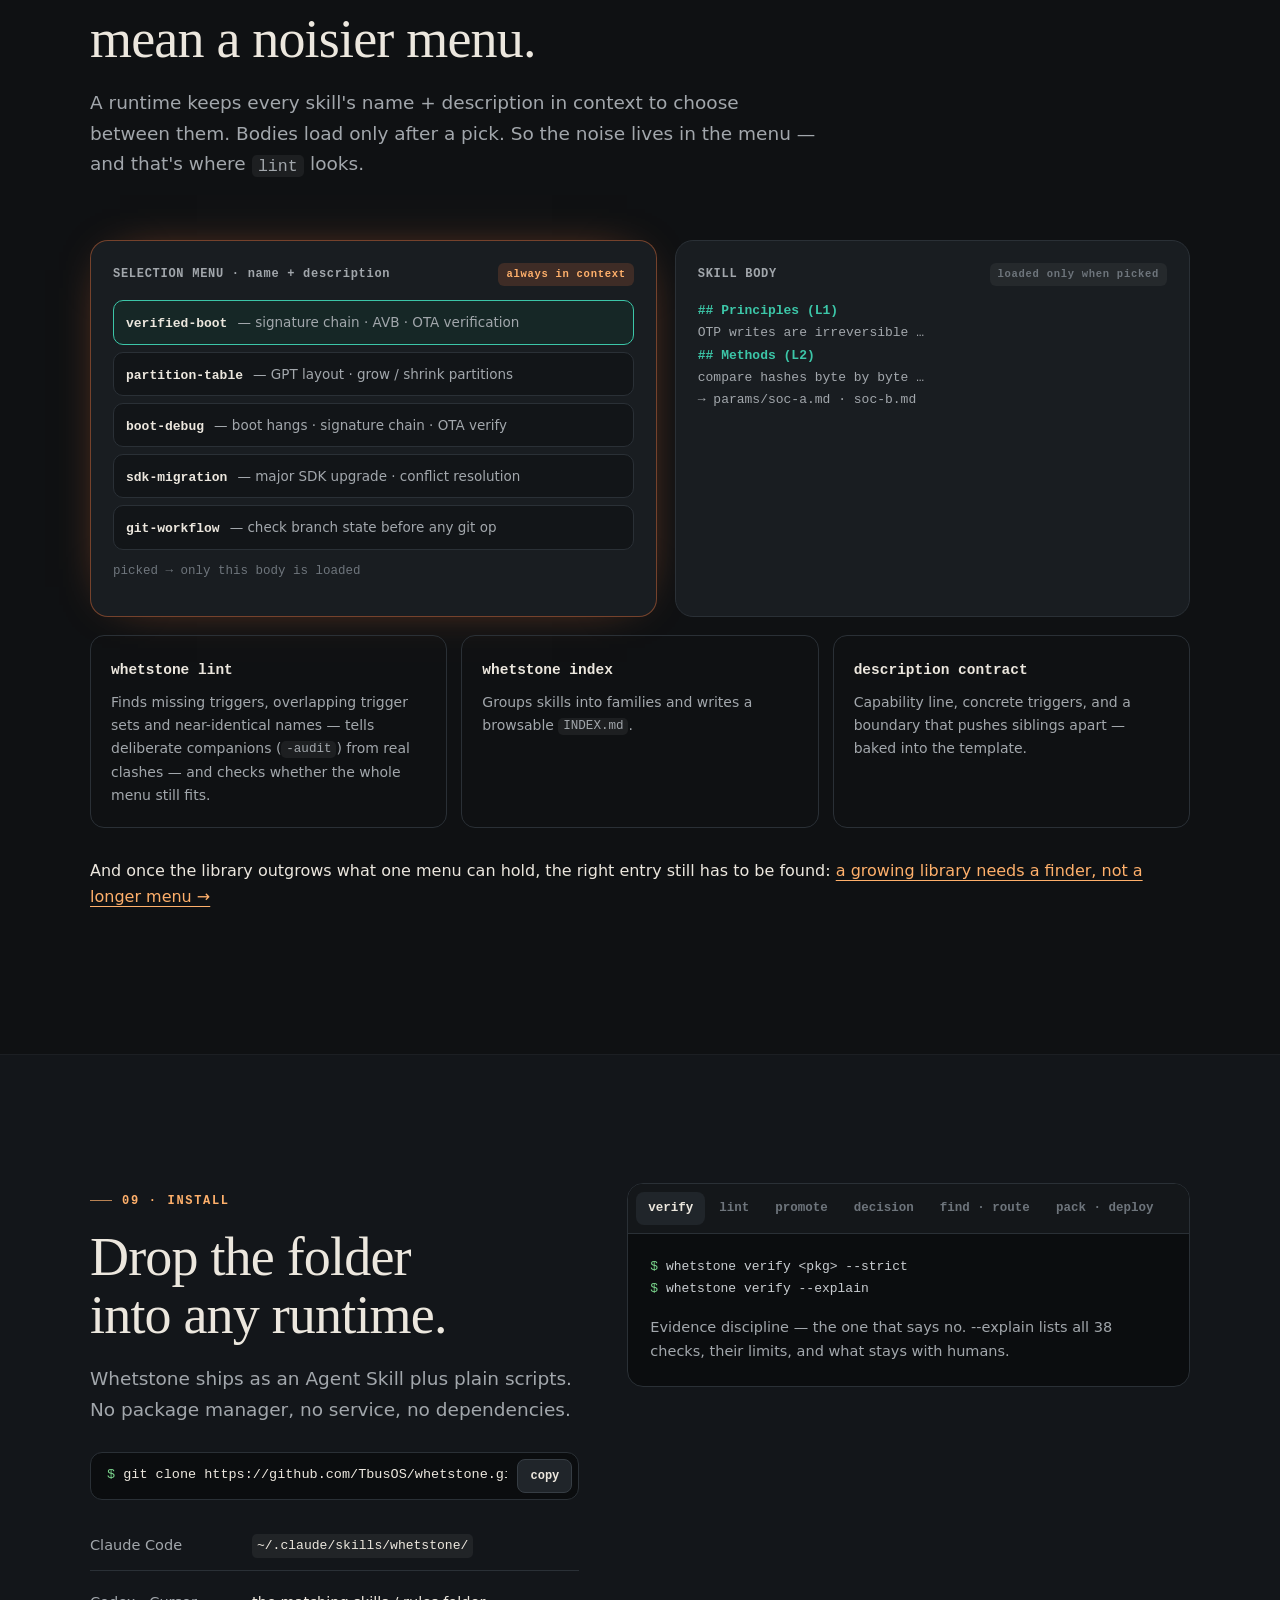
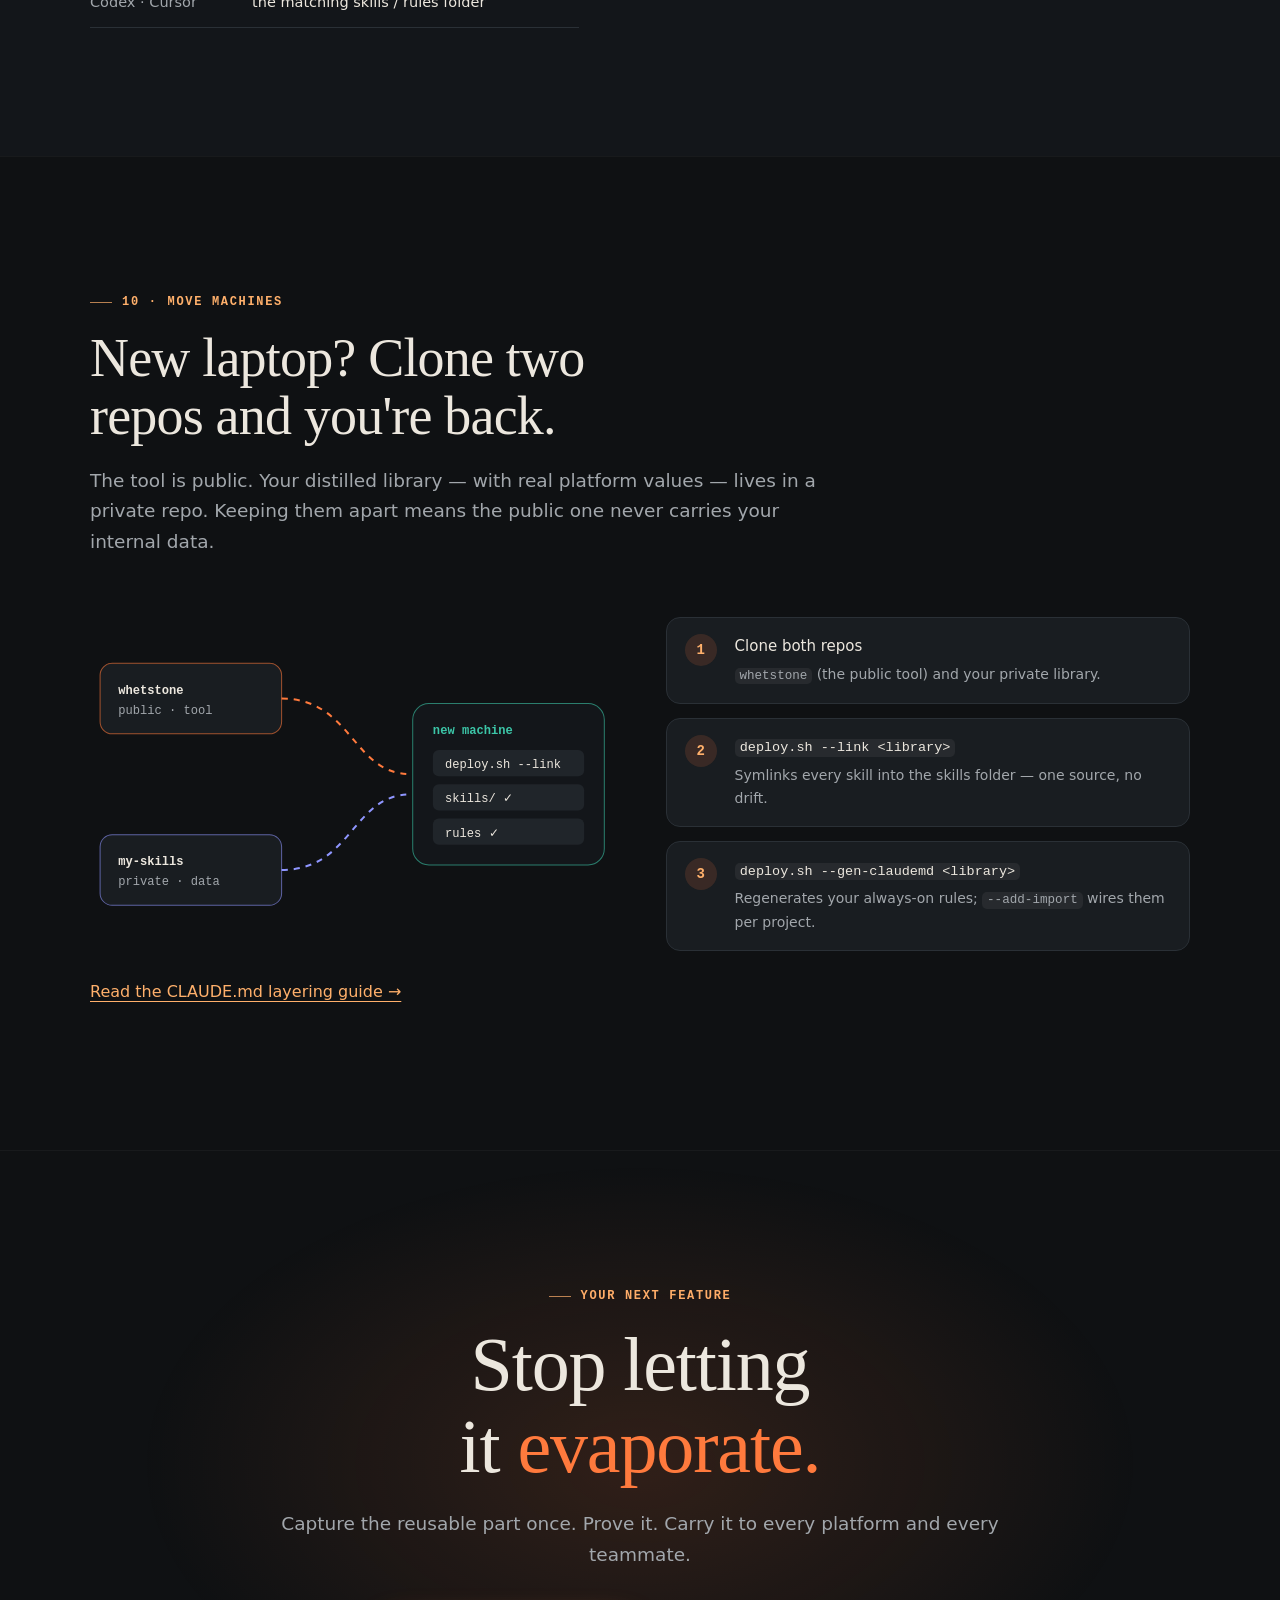
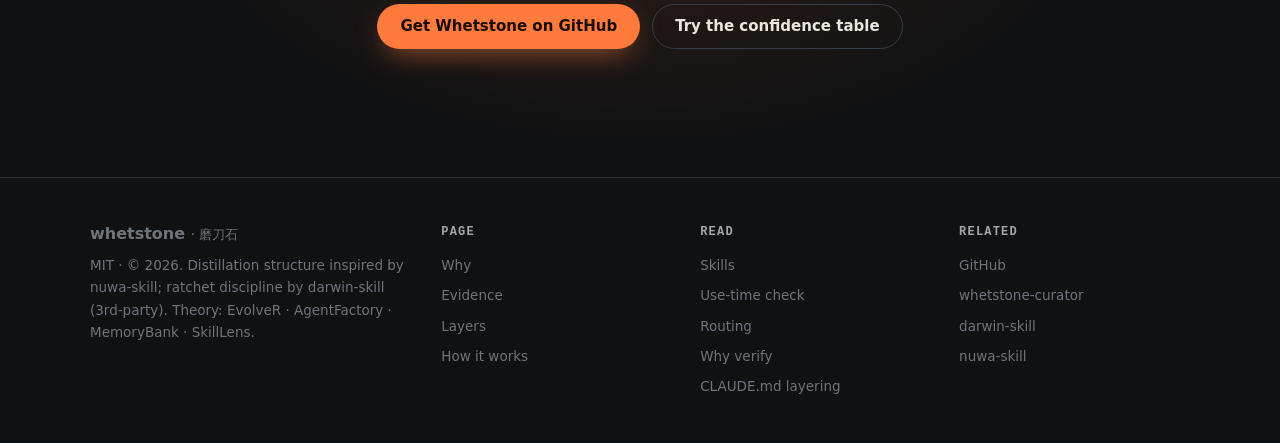
==== commit 67b48748: "docs: 介绍站改版 —— 深色「磨刀石 + 岩层」风格,四个页面共用 site.css / site.js - 首页重做:首屏分拣动画(会话里的话落进 L1–L4,不合格的被拒收并标检查码)、  " ====
--- a/docs/index.html
+++ b/docs/index.html
@@ -2,908 +2,1400 @@
 <html lang="en" data-lang="en">
 <head>
 <meta charset="utf-8">
-<meta name="viewport" content="width=device-width, initial-scale=1">
-<title>Whetstone · 磨刀石 — distill engineering work into portable Agent Skills</title>
-<meta name="description" content="Whetstone distills a finished dev session into a portable, runtime-neutral Agent Skill package — reuse the design, swap only platform params, hand it to anyone.">
-<meta property="og:title" content="Whetstone · 磨刀石 — distill engineering work into portable Agent Skills">
-<meta property="og:description" content="Distill a finished dev session into a portable, runtime-neutral Agent Skill package. Reuse the design, swap platform params, hand it to anyone.">
+<meta name="viewport" content="width=device-width, initial-scale=1, viewport-fit=cover">
+<title>Whetstone · 磨刀石 — distill a dev session into a skill, refuse what it can't prove</title>
+<meta name="description" content="Whetstone distills a finished dev session into a portable, runtime-neutral Agent Skill — then holds it to an evidence standard you can run.">
+<meta name="theme-color" content="#0f1113">
+<meta property="og:title" content="Whetstone · 磨刀石">
+<meta property="og:description" content="Distill the session. Refuse what it can't prove. A portable, runtime-neutral Agent Skill distiller with an evidence check that exits non-zero.">
 <meta property="og:url" content="https://doc.tbusos.com/whetstone/">
 <meta property="og:image" content="https://doc.tbusos.com/whetstone/assets/og-home.png">
 <meta property="og:image:width" content="2400">
 <meta property="og:image:height" content="1260">
+<meta property="og:type" content="website">
 <meta name="twitter:card" content="summary_large_image">
 <meta name="twitter:image" content="https://doc.tbusos.com/whetstone/assets/og-home.png">
-<meta property="og:type" content="website">
-<link rel="stylesheet" href="assets/fonts.css">
-<link rel="stylesheet" href="assets/anthropic.css">
+<script>(function(){var h=document.documentElement,l='en';h.classList.add('js');try{var q=new URLSearchParams(location.search).get('lang'),s=localStorage.getItem('whetstone-lang');l=(q==='zh'||q==='en')?q:(s==='zh'||s==='en')?s:((navigator.language||'').toLowerCase().indexOf('zh')===0?'zh':'en');}catch(e){}h.setAttribute('data-lang',l);})();</script>
+<link rel="stylesheet" href="assets/site.css">
 <style>
-  html[data-lang="en"] .lang-zh { display: none !important; }
-  html[data-lang="zh"] .lang-en { display: none !important; }
-  .lang-toggle {
-    background: transparent; border: 1px solid var(--anth-light-gray); color: var(--anth-text);
-    font-family: var(--font-heading); font-size: 13px; font-weight: 500;
-    padding: 6px 12px; border-radius: var(--radius-pill); cursor: pointer; letter-spacing: 0.05em;
-  }
-  .lang-toggle:hover { background: var(--anth-light-gray); }
-  html[data-lang="zh"] body, html[data-lang="zh"] p, html[data-lang="zh"] li,
-  html[data-lang="zh"] .feat-card__body, html[data-lang="zh"] td, html[data-lang="zh"] th {
-    font-family: "Noto Sans SC", "Source Han Sans SC", "PingFang SC", sans-serif;
-  }
-  html[data-lang="zh"] h1, html[data-lang="zh"] h2, html[data-lang="zh"] h3,
-  html[data-lang="zh"] .feat-card__title, html[data-lang="zh"] .anth-badge,
-  html[data-lang="zh"] .feat-card__kicker, html[data-lang="zh"] .stat-strip .num,
-  html[data-lang="zh"] .stat-strip .lbl {
-    font-family: "Noto Sans SC", "PingFang SC", sans-serif;
-  }
-  html[data-lang="zh"] .test-card blockquote {
-    font-family: "Noto Serif SC", "Source Han Serif SC", "PingFang SC", serif; font-style: normal;
-  }
-
-  .feat-grid { display:grid; grid-template-columns:repeat(3,1fr); gap:var(--space-5); }
-  .feat-card { background:#ffffff; border:1px solid var(--anth-light-gray); border-radius:var(--radius-lg); padding:var(--space-7); }
-  .feat-card__kicker { font-family:var(--font-heading); font-size:11.5px; letter-spacing:0.14em; text-transform:uppercase; color:var(--anth-orange-ink); font-weight:700; }
-  html[data-lang="zh"] .feat-card__kicker { text-transform:none; letter-spacing:0.04em; }
-  .feat-card__title { font-family:var(--font-heading); font-size:22px; font-weight:600; letter-spacing:-0.01em; color:var(--anth-text); margin:var(--space-2) 0 var(--space-3); }
-  .feat-card__body { font-family:var(--font-body); font-size:16px; line-height:1.65; color:var(--anth-text); margin:0; }
-  .feat-card__icon { width:56px; height:56px; border-radius:var(--radius-md); display:grid; place-items:center; margin-bottom:var(--space-4); }
-
-  .stat-strip { display:grid; grid-template-columns:repeat(4, 1fr); gap:var(--space-5); padding:var(--space-7) var(--space-6); background:#ffffff; border:1px solid var(--anth-light-gray); border-radius:var(--radius-md); }
-  .stat-strip > div { text-align:center; }
-  .stat-strip .num { display:block; font-family:var(--font-heading); font-size:44px; font-weight:600; color:var(--anth-text); letter-spacing:-0.02em; line-height:1; }
-  .stat-strip .lbl { display:block; margin-top:var(--space-2); font-family:var(--font-heading); font-size:13px; color:var(--anth-text-secondary); letter-spacing:0.02em; }
-
-  figure { margin:0; }
-  figcaption { font-family:var(--font-heading); font-size:13px; color:var(--anth-text-secondary); text-align:center; margin-top:var(--space-3); }
-
-  .layer-table { width:100%; border-collapse:collapse; font-family:var(--font-body); font-size:15.5px; }
-  .layer-table th, .layer-table td { text-align:left; padding:var(--space-4) var(--space-4); border-bottom:1px solid var(--anth-light-gray); vertical-align:top; }
-  .layer-table th { font-family:var(--font-heading); font-size:13px; font-weight:600; color:var(--anth-text-secondary); letter-spacing:0.02em; }
-  .layer-table tbody tr:last-child td { border-bottom:none; }
-  .layer-table .lyr { font-family:var(--font-heading); font-weight:700; white-space:nowrap; }
-  .layer-table .lyr--l1 { color:var(--anth-orange-ink); }
-  .layer-table .lyr--l2 { color:#3f6796; }
-  .layer-table .lyr--l3 { color:#5d7045; }
-  .layer-table .lyr--l4 { color:#8a5a2a; }
-  .layer-table .lyr--hi { color:var(--anth-orange-ink); }
-  .layer-table .lyr--md { color:#3f6796; }
-  .layer-table .lyr--lo { color:#65645a; }
-  .ref-grid { display:grid; grid-template-columns:repeat(2,1fr); gap:var(--space-5); }
-  .ref-card { background:#ffffff; border:1px solid var(--anth-light-gray); border-radius:var(--radius-md); padding:var(--space-5) var(--space-6); }
-  .ref-card h3 { font-family:var(--font-heading); font-size:16px; font-weight:600; margin:0 0 var(--space-2); color:var(--anth-text); }
-  .ref-card p { font-family:var(--font-body); font-size:14.5px; line-height:1.6; color:var(--anth-text-secondary); margin:0; }
-  .ref-card .no { font-family:var(--font-heading); font-size:11px; font-weight:700; letter-spacing:0.1em; text-transform:uppercase; color:var(--anth-orange-ink); }
-  @media (max-width:860px) { .ref-grid { grid-template-columns:1fr; } }
-
-  .feat-grid--two { grid-template-columns:repeat(2,1fr); }
-  .mate-row { display:grid; grid-template-columns:repeat(3,1fr); gap:var(--space-5); }
-  .mate-card { background:#ffffff; border:1px solid var(--anth-light-gray); border-radius:var(--radius-md); padding:var(--space-6); }
-  .mate-card h3 { font-family:var(--font-heading); font-size:18px; font-weight:600; margin:0 0 var(--space-2); color:var(--anth-text); }
-  .mate-card .opt { font-family:var(--font-heading); font-size:11px; font-weight:700; letter-spacing:0.1em; text-transform:uppercase; color:#4a6a3a; }
-  .mate-card p { font-family:var(--font-body); font-size:15px; line-height:1.6; color:var(--anth-text-secondary); margin:var(--space-2) 0 0; }
-  @media (max-width:860px) { .mate-row { grid-template-columns:1fr; } }
-
-  .install-table { width:100%; border-collapse:collapse; font-family:var(--font-body); font-size:15.5px; background:#ffffff; border:1px solid var(--anth-light-gray); border-radius:var(--radius-md); overflow:hidden; }
-  .install-table th, .install-table td { text-align:left; padding:var(--space-4); border-bottom:1px solid var(--anth-light-gray); }
-  .install-table th { font-family:var(--font-heading); font-size:13px; font-weight:600; color:var(--anth-text-secondary); }
-  .install-table tbody tr:last-child td { border-bottom:none; }
-  .install-table code { font-family:var(--font-mono); font-size:13.5px; }
-
-  .scene-card { background:#ffffff; border:1px solid var(--anth-light-gray); border-radius:var(--radius-lg); padding:var(--space-7); }
-  /* the nav is a fixed 64px; on a narrow screen its links would wrap past it and
-     sit on top of the page, so they step aside (the footer carries the same links) */
-  @media (max-width:768px) {
-    .anth-nav-inner > div:nth-child(2) { display:none; }
-  }
+/* page-specific styles; shared tokens, nav, footer and type live in assets/site.css */
+/* ───────────────────────── hero ───────────────────────── */
+.hero { padding-block: clamp(48px, 7vw, 96px) clamp(64px, 8vw, 110px); overflow: hidden; }
+.hero::before {
+  content: ""; position: absolute; width: 900px; height: 900px; right: -260px; top: -220px; pointer-events: none;
+  background: radial-gradient(closest-side, rgba(255,122,61,.16), rgba(255,122,61,.04) 55%, transparent);
+}
+.hero::after {               /* faint strata lines in the background */
+  content: ""; position: absolute; inset: auto 0 0 0; height: 240px; pointer-events: none; opacity: .5;
+  background: repeating-linear-gradient(180deg, transparent 0 38px, rgba(255,255,255,.035) 38px 39px);
+  -webkit-mask-image: linear-gradient(transparent, #000); mask-image: linear-gradient(transparent, #000);
+}
+.hero-grid { position: relative; z-index: 1; display: grid; grid-template-columns: 1.12fr .95fr; gap: clamp(32px, 5vw, 72px); align-items: center; }
+.hero h1 { font-size: clamp(42px, 5.3vw, 74px); line-height: 1.02; letter-spacing: -.03em; margin-top: 22px; text-wrap: wrap; }
+html[data-lang="zh"] .hero h1 { font-size: clamp(34px, 4.4vw, 60px); line-height: 1.2; letter-spacing: 0; }
+.hero h1 .cut { position: relative; color: var(--ember); white-space: nowrap; }
+.hero h1 .cut::after {        /* the "refused" strike that draws itself */
+  content: ""; position: absolute; left: -2%; right: -2%; top: 55%; height: .07em; background: var(--refuse);
+  transform: scaleX(0); transform-origin: left; border-radius: 2px;
+  animation: strike 1s 1.1s cubic-bezier(.7,0,.2,1) forwards;
+}
+@keyframes strike { to { transform: scaleX(1); } }
+.hero .lede { font-size: clamp(17px, 1.7vw, 19.5px); margin-top: 26px; }
+.cta { display: flex; gap: 12px; flex-wrap: wrap; margin-top: 34px; }
+.runtimes { margin-top: 26px; color: var(--dim); font: 13px/1.6 var(--mono); }
+.stats { display: grid; grid-template-columns: repeat(4, 1fr); gap: 0; margin-top: clamp(48px, 6vw, 80px); border: 1px solid var(--line); border-radius: var(--r); position: relative; z-index: 1; background: rgba(25,29,33,.6); }
+.stats > div { padding: 22px 24px; }
+.stats > div + div { border-left: 1px solid var(--line); }
+.stats b { display: block; font: 500 clamp(32px, 3.6vw, 44px)/1 var(--serif); letter-spacing: -.02em; }
+.stats span { display: block; margin-top: 8px; color: var(--muted); font-size: 13.5px; }
+@media (max-width: 960px) { .hero-grid { grid-template-columns: 1fr; } }
+@media (max-width: 640px) { .stats { grid-template-columns: repeat(2, 1fr); } .stats > div:nth-child(3) { border-left: 0; } .stats > div:nth-child(n+3) { border-top: 1px solid var(--line); } }
+
+/* the sieve */
+.sieve {
+  --h: 560px; position: relative; height: var(--h); border-radius: 22px; overflow: hidden;
+  background: radial-gradient(120% 60% at 50% 34%, rgba(255,122,61,.10), transparent 60%), linear-gradient(180deg, #1a1e22, #121518);
+  border: 1px solid var(--line); box-shadow: 0 40px 80px -40px rgba(0,0,0,.8), inset 0 1px 0 rgba(255,255,255,.04);
+}
+.sv-src {
+  position: absolute; top: 16px; left: 50%; transform: translateX(-50%);
+  display: flex; align-items: center; gap: 8px; white-space: nowrap;
+  font: 12px/1 var(--mono); color: var(--muted); padding: 8px 12px; border-radius: 999px; background: rgba(255,255,255,.04); border: 1px solid var(--line);
+}
+.sv-src i { width: 7px; height: 7px; border-radius: 50%; background: var(--ok); box-shadow: 0 0 10px var(--ok); animation: blink 1.6s infinite; }
+@keyframes blink { 50% { opacity: .3; } }
+.sv-stone {
+  position: absolute; left: 7%; right: 7%; top: 196px; height: 30px; border-radius: 9px;
+  background: var(--grain), linear-gradient(180deg, #6a7078 0%, #484e55 45%, #2f3439 100%);
+  background-size: 180px, auto; background-blend-mode: soft-light, normal;
+  box-shadow: 0 16px 30px -12px rgba(0,0,0,.9), inset 0 1px 0 rgba(255,255,255,.25);
+  transition: box-shadow .25s;
+}
+.sv-stone.hot { box-shadow: 0 0 0 1px rgba(255,122,61,.5), 0 0 36px -2px rgba(255,122,61,.55), inset 0 1px 0 rgba(255,255,255,.3); }
+.sv-stone-lbl { position: absolute; left: 0; right: 0; top: 234px; text-align: center; font: 11px/1 var(--mono); color: var(--dim); letter-spacing: .08em; }
+.sv-rej { position: absolute; left: 14px; right: 14px; top: 262px; height: 38px; display: flex; align-items: center; gap: 8px; justify-content: flex-end; }
+.sv-rej-lbl { margin-right: auto; font: 700 10.5px/1 var(--mono); letter-spacing: .12em; color: var(--refuse); display: flex; align-items: center; gap: 8px; }
+.sv-rej-lbl b { font-size: 15px; letter-spacing: 0; color: var(--text); }
+.rej-pill { font: 600 11px/1 var(--mono); padding: 6px 8px; border-radius: 6px; color: #ffd5d9; background: rgba(255,93,108,.14); border: 1px solid rgba(255,93,108,.4); animation: pop .35s cubic-bezier(.3,1.6,.5,1); }
+@keyframes pop { from { transform: scale(.4); opacity: 0; } }
+.sv-strata { position: absolute; left: 14px; right: 14px; bottom: 14px; display: grid; gap: 4px; }
+.band {
+  --c: var(--l1); position: relative; display: grid; grid-template-columns: auto 1fr auto; align-items: center; gap: 12px;
+  height: 52px; padding: 0 16px; border-radius: 10px;
+  background: linear-gradient(90deg, color-mix(in srgb, var(--c) 22%, transparent), color-mix(in srgb, var(--c) 8%, transparent));
+  border-left: 3px solid var(--c); transition: box-shadow .3s, background .3s;
+}
+.band b { font: 700 13px/1 var(--mono); color: var(--c); }
+.band span { font: 12px/1.2 var(--mono); color: var(--muted); overflow: hidden; text-overflow: ellipsis; white-space: nowrap; }
+.band output { font: 600 18px/1 var(--mono); color: var(--text); min-width: 2ch; text-align: right; }
+.band.l4 { --c: var(--l4); border-left-style: dashed; height: 44px; }
+.band.l3 { --c: var(--l3); }
+.band.l2 { --c: var(--l2); }
+.band.l1 { --c: var(--l1); height: 60px; }
+.band.hit { box-shadow: 0 0 0 1px var(--c), 0 0 26px -6px var(--c); }
+.chip {
+  position: absolute; left: 0; top: 0; z-index: 3; pointer-events: none; will-change: transform, opacity;
+  font: 12.5px/1.2 var(--mono); color: var(--text); white-space: nowrap; max-width: calc(100% - 28px); overflow: hidden; text-overflow: ellipsis;
+  padding: 7px 11px; border-radius: 8px; background: #252a30; border: 1px solid #3a4148; box-shadow: 0 10px 20px -10px rgba(0,0,0,.8);
+  transition: border-color .2s, color .2s, background .2s;
+}
+.chip[data-to] { border-color: var(--c); color: var(--c); background: color-mix(in srgb, var(--c) 12%, #1d2125); }
+.chip.bad { border-color: var(--refuse); color: #ffd5d9; background: #3a1d22; }
+.chip.bad s { text-decoration-color: var(--refuse); text-decoration-thickness: 2px; }
+.chip.bad em { font-style: normal; font-weight: 700; color: var(--refuse); margin-left: 8px; }
+.spark { position: absolute; left: 0; top: 0; z-index: 4; width: 3px; height: 3px; border-radius: 50%; background: var(--ember-2); box-shadow: 0 0 8px 1px var(--ember); pointer-events: none; }
+@media (max-width: 520px) { .band span { display: none; } }
+
+/* ───────────────────────── why ───────────────────────── */
+.why-grid { display: grid; grid-template-columns: 1.15fr 1fr; gap: clamp(32px, 5vw, 64px); align-items: center; }
+.chart { background: var(--panel); border: 1px solid var(--line); border-radius: 20px; padding: 22px 22px 14px; }
+.chart svg { display: block; width: 100%; height: auto; }
+.chart .ln { fill: none; stroke-width: 2.5; stroke-linejoin: round; stroke-linecap: round; }
+.js .chart .ln { stroke-dasharray: var(--len); stroke-dashoffset: var(--len); transition: stroke-dashoffset 2.6s cubic-bezier(.4,0,.2,1); }
+.js .chart.in .ln { stroke-dashoffset: 0; }
+.js .chart.in .ln.b { transition-delay: .5s; }
+.chart-note { display: flex; justify-content: space-between; gap: 12px; flex-wrap: wrap; color: var(--dim); font: 12px/1.4 var(--mono); margin-top: 8px; }
+.leaks { list-style: none; margin: 0; padding: 0; display: grid; gap: 26px; }
+.leaks li { display: grid; grid-template-columns: 44px 1fr; gap: 16px; }
+.leaks .n { font: 500 30px/1 var(--serif); color: var(--ember); }
+.leaks h3 { font-size: 21px; }
+.leaks p { margin: 8px 0 0; color: var(--muted); }
+@media (max-width: 900px) { .why-grid { grid-template-columns: 1fr; } }
+
+/* ───────────────────────── evidence ───────────────────────── */
+.ev { background: linear-gradient(180deg, var(--bg-2), var(--bg)); }
+.ev-grid { display: grid; grid-template-columns: 1.35fr 1fr; gap: 24px; align-items: stretch; }
+.term { background: #0b0d0f; border: 1px solid var(--line); border-radius: 16px; overflow: hidden; display: flex; flex-direction: column; min-width: 0; box-shadow: 0 40px 80px -50px rgba(0,0,0,.9); }
+.term-bar { display: flex; align-items: center; gap: 7px; padding: 12px 14px; border-bottom: 1px solid var(--line); background: #14171a; }
+.term-bar i { width: 11px; height: 11px; border-radius: 50%; background: #3a3f45; }
+.term-bar i:nth-child(1) { background: #ff6159; } .term-bar i:nth-child(2) { background: #ffbd2e; } .term-bar i:nth-child(3) { background: #28c941; }
+.term-bar span { margin-left: 10px; font: 12px/1 var(--mono); color: var(--dim); overflow: hidden; text-overflow: ellipsis; white-space: nowrap; }
+.term pre { margin: 0; padding: 18px 18px 22px; font: 12.5px/1.62 var(--mono); color: #c9cdd1; white-space: pre-wrap; word-break: break-word; min-height: 520px; overflow: auto; }
+.term .p { color: var(--ok); } .term .c { color: var(--text); }
+.term .h { color: var(--text); font-weight: 700; }
+.term .e { color: #ff8c97; } .term .w { color: var(--warn); } .term .a { color: var(--dim); }
+.term .s { color: var(--text); font-weight: 700; }
+.term .x { color: var(--refuse); font-weight: 700; }
+.cursor { display: inline-block; width: .6em; height: 1.1em; vertical-align: -2px; background: var(--ember); animation: blink 1s steps(1) infinite; }
+.checks { background: var(--panel); border: 1px solid var(--line); border-radius: 16px; padding: 26px; display: flex; flex-direction: column; min-width: 0; }
+.checks-num { display: flex; align-items: baseline; gap: 14px; }
+.checks-num b { font: 500 84px/0.9 var(--serif); letter-spacing: -.04em; color: var(--text); }
+.checks-num span { color: var(--muted); font-size: 15px; }
+.bars { display: grid; gap: 13px; margin: 26px 0 18px; }
+.bar-row { display: grid; grid-template-columns: minmax(0, 1fr); gap: 6px; }
+.bar-lbl { display: flex; justify-content: space-between; gap: 10px; font-size: 13.5px; color: var(--muted); }
+.bar-lbl b { font: 600 13px/1.4 var(--mono); color: var(--text); }
+.bar { display: flex; height: 10px; border-radius: 6px; overflow: hidden; background: rgba(255,255,255,.04); }
+.bar i { display: block; height: 100%; }
+.js .bar { width: 0; transition: width 1.1s cubic-bezier(.2,.8,.2,1); }
+.js .checks.in .bar { width: var(--w); }
+.bar .E { background: var(--refuse); } .bar .W { background: var(--warn); } .bar .I { background: #6c8fb3; }
+.legend { display: flex; flex-wrap: wrap; gap: 8px 16px; font: 12px/1.4 var(--mono); color: var(--muted); margin-top: auto; padding-top: 14px; border-top: 1px solid var(--line); }
+.legend i { display: inline-block; width: 9px; height: 9px; border-radius: 2px; margin-right: 6px; vertical-align: 0; }
+.ev-foot { margin-top: 18px; color: var(--muted); font-size: 14.5px; max-width: 80ch; }
+@media (max-width: 960px) { .ev-grid { grid-template-columns: 1fr; } .term pre { min-height: 0; } }
+
+/* calculator */
+.calc { margin-top: clamp(64px, 8vw, 100px); display: grid; grid-template-columns: 1fr 1.05fr; gap: clamp(28px, 4vw, 56px); align-items: start; }
+.calc h3 { font-size: clamp(26px, 3vw, 36px); }
+.calc .lede { font-size: 16px; }
+.ctl { margin-top: 26px; }
+.ctl-lbl { font: 600 12px/1 var(--mono); letter-spacing: .1em; text-transform: uppercase; color: var(--dim); margin-bottom: 10px; }
+html[data-lang="zh"] .ctl-lbl { letter-spacing: .04em; }
+.seg { display: inline-flex; flex-wrap: wrap; gap: 4px; padding: 4px; border-radius: 12px; background: #121518; border: 1px solid var(--line); }
+.seg button {
+  font: 500 14px/1 var(--sans); color: var(--muted); background: transparent; border: 0; padding: 10px 14px; border-radius: 9px; cursor: pointer; transition: background .2s, color .2s;
+}
+.seg button:hover { color: var(--text); }
+.seg button[aria-pressed="true"] { background: var(--panel-2); color: var(--text); box-shadow: inset 0 0 0 1px var(--line-2); }
+.dots { display: flex; gap: 8px; }
+.dots button { width: 46px; height: 46px; border-radius: 12px; border: 1px solid var(--line-2); background: #121518; color: var(--muted); font: 600 15px/1 var(--mono); cursor: pointer; transition: all .2s; }
+.dots button[aria-pressed="true"] { background: var(--l2); color: #06231c; border-color: var(--l2); }
+.verdict { background: var(--panel); border: 1px solid var(--line); border-radius: 18px; padding: 26px; position: relative; overflow: hidden; }
+.verdict::before { content: ""; position: absolute; inset: 0 0 auto 0; height: 3px; background: var(--vc, var(--ok)); transition: background .3s; }
+.meter { display: grid; grid-template-columns: repeat(3, 1fr); gap: 6px; margin: 4px 0 20px; }
+.meter div { height: 54px; border-radius: 10px; background: #121518; border: 1px solid var(--line); display: grid; place-items: center; font: 700 14px/1 var(--mono); color: var(--dim); letter-spacing: .06em; transition: all .35s; }
+.meter div.on { color: #111; border-color: transparent; }
+.meter div.on.lo { background: #8d939a; } .meter div.on.md { background: #6fb3e0; } .meter div.on.hi { background: var(--ok); }
+.meter div.cap { box-shadow: 0 0 0 2px var(--text); }
+.v-reason { min-height: 3.2em; margin: 0; font-size: 15.5px; }
+.v-note { color: var(--warn); font-size: 13.5px; margin: 8px 0 0; min-height: 1.4em; }
+.claims { margin-top: 18px; border-top: 1px solid var(--line); padding-top: 16px; display: grid; gap: 8px; }
+.claims-h { font: 600 12px/1 var(--mono); color: var(--dim); letter-spacing: .08em; text-transform: uppercase; margin-bottom: 4px; }
+.claim { display: grid; grid-template-columns: 116px 1fr; gap: 12px; align-items: center; font-size: 14px; }
+.claim > span:first-child { font: 13px/1 var(--mono); color: var(--muted); }
+.res { font: 600 12.5px/1.3 var(--mono); padding: 7px 10px; border-radius: 8px; }
+.res.err { color: #ffd5d9; background: rgba(255,93,108,.14); border: 1px solid rgba(255,93,108,.35); }
+.res.ok { color: #d6f5dc; background: rgba(122,212,140,.12); border: 1px solid rgba(122,212,140,.32); }
+.res.inf { color: #d5e6f5; background: rgba(108,143,179,.14); border: 1px solid rgba(108,143,179,.35); }
+@media (max-width: 960px) { .calc { grid-template-columns: 1fr; } }
+
+/* refusal tickets */
+.tickets { margin-top: clamp(64px, 8vw, 100px); display: grid; grid-template-columns: repeat(4, 1fr); gap: 16px; }
+.ticket { position: relative; background: #ebe5d8; color: #23201b; border-radius: 6px; padding: 24px 20px 22px; min-height: 250px;
+  -webkit-mask: radial-gradient(circle 7px at 0 64px, transparent 98%, #000) , radial-gradient(circle 7px at 100% 64px, transparent 98%, #000);
+  -webkit-mask-composite: source-in; mask-composite: intersect;
+  box-shadow: 0 20px 40px -24px rgba(0,0,0,.9); }
+.ticket::after { content: ""; position: absolute; left: 14px; right: 14px; top: 64px; border-top: 1.5px dashed rgba(35,32,27,.25); }
+.ticket .no { font: 700 11px/1 var(--mono); letter-spacing: .14em; color: #8b8274; }
+.ticket h3 { font-size: 21px; margin-top: 46px; color: #1b1915; }
+.ticket p { font-size: 14px; line-height: 1.6; color: #4d473e; margin: 10px 0 0; }
+.stamp {
+  position: absolute; right: 14px; top: 14px; font: 800 13px/1 var(--mono); letter-spacing: .14em; color: #d2333f;
+  border: 2.5px solid #d2333f; padding: 7px 9px; border-radius: 6px; transform: rotate(-9deg); opacity: .85;
+}
+.ticket.calm .stamp { color: #3d6b9b; border-color: #3d6b9b; }
+.js .ticket .stamp { opacity: 0; transform: rotate(-9deg) scale(2.4); transition: opacity .25s, transform .4s cubic-bezier(.2,1.6,.4,1); }
+.js .ticket.in .stamp { opacity: .85; transform: rotate(-9deg) scale(1); transition-delay: .45s; }
+.more { margin-top: 30px; font-size: 16px; }
+.more a { color: var(--ember-2); text-underline-offset: 4px; }
+@media (max-width: 1060px) { .tickets { grid-template-columns: repeat(2, 1fr); } }
+@media (max-width: 560px) { .tickets { grid-template-columns: 1fr; } .ticket { min-height: 0; } }
+
+/* ───────────────────────── boundary ───────────────────────── */
+.bound { text-align: left; }
+.bound-grid { display: grid; grid-template-columns: 1.2fr 1fr 1fr; gap: clamp(24px, 4vw, 48px); align-items: start; margin-top: clamp(32px, 4vw, 48px); }
+.bound .lede { margin-top: 0; }
+.bound h2 { font-size: clamp(38px, 5.6vw, 72px); max-width: 16ch; }
+html[data-lang="zh"] .bound h2 { max-width: 14em; }
+.big { border-top: 2px solid var(--ember); padding-top: 16px; }
+.big b { display: block; font: 500 clamp(56px, 7vw, 92px)/1 var(--serif); letter-spacing: -.03em; color: var(--ember); }
+.big p { color: var(--muted); margin: 10px 0 0; font-size: 15px; }
+.bound .lede a { color: var(--ember-2); }
+@media (max-width: 900px) { .bound-grid { grid-template-columns: 1fr; } }
+
+/* ───────────────────────── strata ───────────────────────── */
+.strata-grid { display: grid; grid-template-columns: 1.35fr 1fr; gap: clamp(24px, 4vw, 48px); align-items: center; }
+.strata-fig { position: relative; display: grid; grid-template-columns: 34px 1fr; gap: 14px; }
+.axis { position: relative; display: flex; flex-direction: column; align-items: center; justify-content: space-between; font: 11.5px/1.2 var(--mono); color: var(--dim); }
+.axis span { writing-mode: vertical-rl; letter-spacing: .08em; }
+.axis::before { content: ""; position: absolute; top: 34px; bottom: 34px; left: 50%; width: 1px; background: linear-gradient(var(--l4), var(--l1)); }
+.axis::after { content: ""; position: absolute; bottom: 26px; left: calc(50% - 5px); border: 5px solid transparent; border-top: 8px solid var(--l1); }
+.axis span { background: var(--bg); padding: 6px 0; position: relative; z-index: 1; }
+.strata-svg { display: block; width: 100%; height: auto; border-radius: 18px; overflow: hidden; }
+.layer { cursor: pointer; transition: opacity .35s; outline: none; }
+.layer path.fill { transition: fill-opacity .35s; }
+.strata-svg.picking .layer:not(.on) { opacity: .55; }
+.layer text { pointer-events: none; }
+.layer:focus-visible path.fill { stroke: var(--text); stroke-width: 2; }
+.detail { background: var(--panel); border: 1px solid var(--line); border-radius: 18px; padding: 28px; border-top: 3px solid var(--dc, var(--l1)); transition: border-color .3s; }
+.detail .lv { font: 700 13px/1 var(--mono); color: var(--dc); letter-spacing: .08em; }
+.detail h3 { font-size: 30px; margin-top: 10px; }
+.detail dl { margin: 22px 0 0; display: grid; gap: 16px; }
+.detail dt { font: 600 11.5px/1 var(--mono); color: var(--dim); letter-spacing: .1em; text-transform: uppercase; }
+.detail dd { margin: 6px 0 0; font-size: 15.5px; }
+.detail dd code { color: var(--dc); }
+.split-note { margin-top: 22px; display: flex; gap: 12px; align-items: flex-start; color: var(--muted); font-size: 14.5px; padding: 16px 18px; border: 1px dashed var(--line-2); border-radius: 12px; }
+.split-note b { color: var(--text); font-weight: 600; }
+@media (max-width: 960px) { .strata-grid { grid-template-columns: 1fr; } }
+
+/* ───────────────────────── flow ───────────────────────── */
+.track { position: relative; display: grid; grid-template-columns: repeat(9, 1fr); gap: 8px; margin-top: 8px; }
+.track::before { content: ""; position: absolute; left: 4%; right: 4%; top: 31px; height: 2px; background: repeating-linear-gradient(90deg, var(--line-2) 0 6px, transparent 6px 12px); }
+.track .fill-line { position: absolute; left: 4%; top: 31px; height: 2px; width: 0; background: linear-gradient(90deg, var(--ember), var(--ember-2)); box-shadow: 0 0 12px var(--ember); transition: width .6s cubic-bezier(.4,0,.2,1); }
+.step { position: relative; z-index: 1; display: flex; flex-direction: column; align-items: center; gap: 12px; background: none; border: 0; color: inherit; cursor: pointer; padding: 0; font: inherit; }
+.step .dot { width: 64px; height: 64px; border-radius: 50%; display: grid; place-items: center; background: var(--panel); border: 1px solid var(--line-2); font: 600 17px/1 var(--mono); color: var(--muted); transition: all .35s; }
+.step.gate .dot { border-radius: 16px; transform: rotate(45deg); width: 54px; height: 54px; margin: 5px 0; border-color: rgba(255,122,61,.5); color: var(--ember); }
+.step.gate .dot > * { transform: rotate(-45deg); }
+.step .nm { font-size: 13.5px; color: var(--muted); text-align: center; line-height: 1.3; transition: color .3s; }
+.step.done .dot { border-color: var(--ember); color: var(--text); }
+.step.now .dot { background: var(--ember); color: #1a0d05; border-color: var(--ember); box-shadow: 0 0 0 8px rgba(255,122,61,.14), 0 0 30px rgba(255,122,61,.5); }
+.step.now .nm { color: var(--text); }
+.step.gate.wait .dot { animation: pulse 1s infinite; }
+@keyframes pulse { 50% { box-shadow: 0 0 0 14px rgba(255,122,61,.06), 0 0 30px rgba(255,122,61,.3); } }
+.step.end .dot { border-color: rgba(122,212,140,.5); color: var(--ok); }
+.step.end.now .dot { background: var(--ok); border-color: var(--ok); color: #082110; box-shadow: 0 0 0 8px rgba(122,212,140,.14); }
+.flow-panel { margin-top: 36px; display: grid; grid-template-columns: 1fr auto; gap: 24px; align-items: center; background: var(--panel); border: 1px solid var(--line); border-radius: 18px; padding: 24px 28px; min-height: 120px; }
+.flow-panel .ph { font: 600 12px/1 var(--mono); color: var(--ember-2); letter-spacing: .1em; }
+.flow-panel h3 { margin-top: 8px; font-size: 24px; }
+.flow-panel p { margin: 8px 0 0; color: var(--muted); max-width: 72ch; }
+.flow-panel .who { font: 600 12px/1 var(--mono); padding: 9px 12px; border-radius: 999px; white-space: nowrap; }
+.who.auto { color: var(--muted); border: 1px solid var(--line-2); }
+.who.human { color: #1a0d05; background: var(--ember); }
+@media (max-width: 860px) {
+  .track { grid-template-columns: 1fr; gap: 0; }
+  .track::before, .track .fill-line { display: none; }
+  .step { flex-direction: row; gap: 16px; padding: 6px 0; }
+  .step .dot { width: 46px; height: 46px; font-size: 14px; flex: none; }
+  .step.gate .dot { width: 38px; height: 38px; margin: 4px; }
+  .step .nm { text-align: left; font-size: 15px; }
+  .flow-panel { grid-template-columns: 1fr; }
+}
+
+/* ───────────────────────── architecture ───────────────────────── */
+.arch { display: grid; gap: 14px; }
+.tier { position: relative; display: grid; grid-template-columns: 220px 1fr; gap: 24px; align-items: center; padding: 22px 24px; border-radius: 18px; border: 1px solid var(--line); background: var(--panel); }
+.tier .tl { font: 700 11.5px/1.5 var(--mono); letter-spacing: .1em; text-transform: uppercase; color: var(--tc); }
+html[data-lang="zh"] .tier .tl { letter-spacing: .04em; }
+.tier .tl small { display: block; color: var(--dim); font-weight: 500; letter-spacing: .02em; text-transform: none; margin-top: 4px; font-size: 12px; }
+.tier .cells { display: grid; grid-template-columns: repeat(auto-fit, minmax(170px, 1fr)); gap: 10px; }
+.cell { background: #121518; border: 1px solid var(--line); border-radius: 12px; padding: 14px 16px; }
+.cell b { display: block; font: 600 14px/1.3 var(--mono); color: var(--text); }
+.cell span { display: block; font-size: 13px; color: var(--muted); margin-top: 4px; }
+.tier.t1 { --tc: var(--ember-2); }
+.tier.t2 { --tc: var(--l2); border-color: color-mix(in srgb, var(--l2) 45%, transparent); background: linear-gradient(90deg, color-mix(in srgb, var(--l2) 10%, var(--panel)), var(--panel)); box-shadow: 0 0 60px -30px var(--l2); }
+.tier.t3 { --tc: var(--muted); background: transparent; border-style: dashed; }
+.tier.t3 .cell { background: transparent; border-style: dashed; }
+.join { display: flex; align-items: center; gap: 10px; padding-left: 244px; font: 12px/1 var(--mono); color: var(--dim); height: 20px; }
+.join::before { content: ""; width: 2px; height: 30px; background: linear-gradient(var(--line-2), var(--ember)); margin-left: -12px; }
+.join.opt::before { background: repeating-linear-gradient(var(--line-2) 0 4px, transparent 4px 8px); }
+@media (max-width: 760px) { .tier { grid-template-columns: 1fr; gap: 14px; } .join { padding-left: 34px; } }
+
+/* ───────────────────────── index hygiene ───────────────────────── */
+.ix { display: grid; grid-template-columns: 1.1fr 1fr; gap: 18px; }
+.ix-col { background: var(--panel); border: 1px solid var(--line); border-radius: 18px; padding: 22px; min-width: 0; }
+.ix-col.menu { border-color: rgba(255,122,61,.4); box-shadow: 0 0 50px -30px var(--ember); }
+.ix-h { display: flex; justify-content: space-between; gap: 10px; align-items: center; font: 600 12px/1.3 var(--mono); letter-spacing: .06em; color: var(--muted); margin-bottom: 14px; }
+.ix-h .badge { font-size: 10.5px; padding: 5px 8px; border-radius: 6px; white-space: nowrap; }
+.ix-h .badge.on { background: rgba(255,122,61,.16); color: var(--ember-2); }
+.ix-h .badge.off { background: rgba(255,255,255,.05); color: var(--dim); }
+.menu-list { display: grid; gap: 7px; }
+.mi { display: grid; grid-template-columns: auto 1fr; gap: 10px; align-items: baseline; padding: 10px 12px; border-radius: 10px; background: #121518; border: 1px solid var(--line); font-size: 13.5px; transition: all .3s; min-width: 0; }
+.mi b { font: 600 13px/1.3 var(--mono); color: var(--text); white-space: nowrap; }
+.mi span { color: var(--muted); overflow: hidden; text-overflow: ellipsis; white-space: nowrap; min-width: 0; }
+.mi.sel { border-color: var(--l2); background: color-mix(in srgb, var(--l2) 10%, #121518); }
+.mi.clash { border-color: var(--refuse); background: rgba(255,93,108,.08); }
+.lint-msg { margin-top: 12px; min-height: 2.6em; font: 12.5px/1.5 var(--mono); color: var(--dim); }
+.lint-msg.bad { color: #ff8c97; }
+.body-view { font: 13px/1.7 var(--mono); color: var(--muted); }
+.body-view .ttl { color: var(--l2); font-weight: 600; }
+.body-view.idle { color: var(--dim); }
+.body-view div { animation: fadein .4s both; }
+@keyframes fadein { from { opacity: 0; transform: translateY(4px); } }
+.tools3 { margin-top: 18px; display: grid; grid-template-columns: repeat(3, 1fr); gap: 14px; }
+.tool { padding: 20px; border-radius: 14px; border: 1px solid var(--line); }
+.tool b { font: 600 14.5px/1.3 var(--mono); color: var(--text); }
+.tool p { margin: 8px 0 0; color: var(--muted); font-size: 14px; }
+@media (max-width: 900px) { .ix, .tools3 { grid-template-columns: 1fr; } }
+
+/* ───────────────────────── install / cli ───────────────────────── */
+.inst-grid { display: grid; grid-template-columns: 1fr 1.15fr; gap: clamp(24px, 4vw, 48px); align-items: start; }
+.inst-grid > *, .why-grid > *, .strata-grid > *, .calc > *, .mig > * { min-width: 0; }
+.clone { display: flex; align-items: center; gap: 10px; margin-top: 26px; background: #0b0d0f; border: 1px solid var(--line); border-radius: 12px; padding: 6px 6px 6px 16px; }
+.clone code { background: none; padding: 0; flex: 1; min-width: 0; overflow-x: auto; white-space: nowrap; font-size: 13.5px; color: var(--text); }
+.clone code::before { content: "$ "; color: var(--ok); }
+.copy { flex: none; font: 600 12px/1 var(--mono); padding: 10px 12px; border-radius: 8px; background: var(--panel-2); border: 1px solid var(--line-2); color: var(--text); cursor: pointer; }
+.copy.done { color: var(--ok); border-color: var(--ok); }
+.rt { margin-top: 22px; display: grid; gap: 8px; }
+.rt div { display: grid; grid-template-columns: 150px minmax(0, 1fr); gap: 12px; padding: 12px 0; border-bottom: 1px solid var(--line); font-size: 14.5px; }
+.rt code { overflow-wrap: anywhere; justify-self: start; }
+@media (max-width: 520px) { .rt div { grid-template-columns: 1fr; gap: 6px; } }
+.rt div span:first-child { color: var(--muted); }
+.cli { background: #0b0d0f; border: 1px solid var(--line); border-radius: 16px; overflow: hidden; min-width: 0; }
+.tabs { display: flex; gap: 2px; padding: 8px; border-bottom: 1px solid var(--line); background: #14171a; overflow-x: auto; }
+.tabs button { font: 600 12.5px/1 var(--mono); color: var(--dim); background: none; border: 0; padding: 10px 12px; border-radius: 8px; cursor: pointer; white-space: nowrap; }
+.tabs button[aria-selected="true"] { color: var(--text); background: var(--panel-2); }
+.tabp { padding: 22px; }
+.tabp pre { margin: 0; font: 13px/1.7 var(--mono); color: #c9cdd1; white-space: pre-wrap; word-break: break-word; }
+.tabp pre .p { color: var(--ok); } .tabp pre .a { color: var(--dim); }
+.tabp p { margin: 16px 0 0; color: var(--muted); font-size: 14.5px; }
+@media (max-width: 960px) { .inst-grid { grid-template-columns: 1fr; } }
+
+/* ───────────────────────── migrate ───────────────────────── */
+.mig { display: grid; grid-template-columns: 1fr 1fr; gap: clamp(24px, 4vw, 56px); align-items: center; }
+.mig-fig svg { display: block; width: 100%; height: auto; }
+.mig ol { margin: 0; padding: 0; list-style: none; display: grid; gap: 14px; counter-reset: m; }
+.mig li { counter-increment: m; display: grid; grid-template-columns: 36px 1fr; gap: 14px; padding: 16px 18px; border-radius: 14px; background: var(--panel); border: 1px solid var(--line); font-size: 15px; }
+.mig li::before { content: counter(m); width: 32px; height: 32px; border-radius: 50%; display: grid; place-items: center; background: rgba(255,122,61,.14); color: var(--ember-2); font: 600 14px/1 var(--mono); }
+.mig li .sub { color: var(--muted); display: block; margin-top: 4px; font-size: 14px; }
+.flowdash { stroke-dasharray: 6 6; animation: dash 1.2s linear infinite; }
+@keyframes dash { to { stroke-dashoffset: -12; } }
+@media (max-width: 900px) { .mig { grid-template-columns: 1fr; } }
+
+
+@media (prefers-reduced-motion: reduce) {
+  .hero h1 .cut::after { animation: none; transform: scaleX(1); }
+}
 </style>
 </head>
 <body>
 
-<!-- Nav -->
-<nav class="anth-nav"><div class="anth-nav-inner">
-  <a href="#" style="font-family:var(--font-heading); font-weight:600; font-size:18px; text-decoration:none; color:var(--anth-text);">Whetstone · <span lang="zh-CN">磨刀石</span></a>
-  <div>
-    <a href="#why"><span class="lang-en">Why</span><span class="lang-zh">为什么</span></a>
-    <a href="#evidence"><span class="lang-en">Evidence</span><span class="lang-zh">证据</span></a>
-    <a href="use-time-conflicts.html"><span class="lang-en">Use-time check</span><span class="lang-zh">用时纠错</span></a>
-    <a href="routing.html"><span class="lang-en">Routing</span><span class="lang-zh">经验路由</span></a>
-    <a href="#architecture"><span class="lang-en">Architecture</span><span class="lang-zh">架构</span></a>
-    <a href="#flow"><span class="lang-en">How it works</span><span class="lang-zh">流程</span></a>
-    <a href="skills.html"><span class="lang-en">Skills</span><span class="lang-zh">技能</span></a>
-    <a href="#install"><span class="lang-en">Install</span><span class="lang-zh">安装</span></a>
-    <a href="#migrate"><span class="lang-en">Move</span><span class="lang-zh">迁移</span></a>
-    <a href="#index-hygiene"><span class="lang-en">Index</span><span class="lang-zh">索引</span></a>
+<!-- ───────────── nav ───────────── -->
+<nav class="nav" aria-label="Primary">
+  <div class="wrap">
+    <a class="brand" href="#top">
+      <svg width="26" height="26" viewBox="0 0 32 32" aria-hidden="true"><rect x="3" y="12" width="26" height="9" rx="2.5" fill="#5a6068"/><rect x="3" y="12" width="26" height="3" rx="1.5" fill="#8a9098"/><path d="M8 9l3-5M16 8V3M24 9l-3-5" stroke="#ff7a3d" stroke-width="2" stroke-linecap="round"/><rect x="5" y="23" width="22" height="3" rx="1.5" fill="#8f96ff" opacity=".85"/></svg>
+      whetstone <small lang="zh-CN">· 磨刀石</small>
+    </a>
+    <div class="nav-links">
+      <a href="#why"><span class="en">Why</span><span class="zh">为什么</span></a>
+      <a href="#evidence"><span class="en">Evidence</span><span class="zh">证据纪律</span></a>
+      <a href="#layers"><span class="en">Layers</span><span class="zh">分层</span></a>
+      <a href="#flow"><span class="en">How it works</span><span class="zh">流程</span></a>
+      <a href="use-time-conflicts.html"><span class="en">Use-time check</span><span class="zh">用时纠错</span></a>
+      <a href="routing.html"><span class="en">Routing</span><span class="zh">经验路由</span></a>
+      <a href="#install"><span class="en">Install</span><span class="zh">安装</span></a>
+    </div>
+    <div class="nav-act">
+      <button type="button" class="lang" aria-label="Switch language / 切换语言">中 / EN</button>
+      <a class="gh" href="https://github.com/TbusOS/whetstone">
+        <svg width="15" height="15" viewBox="0 0 16 16" fill="currentColor" aria-hidden="true"><path d="M8 0C3.58 0 0 3.58 0 8c0 3.54 2.29 6.53 5.47 7.59.4.07.55-.17.55-.38 0-.19-.01-.82-.01-1.49-2.01.37-2.53-.49-2.69-.94-.09-.23-.48-.94-.82-1.13-.28-.15-.68-.52-.01-.53.63-.01 1.08.58 1.23.82.72 1.21 1.87.87 2.33.66.07-.52.28-.87.51-1.07-1.78-.2-3.64-.89-3.64-3.95 0-.87.31-1.59.82-2.15-.08-.2-.36-1.02.08-2.12 0 0 .67-.21 2.2.82.64-.18 1.32-.27 2-.27.68 0 1.36.09 2 .27 1.53-1.04 2.2-.82 2.2-.82.44 1.1.16 1.92.08 2.12.51.56.82 1.27.82 2.15 0 3.07-1.87 3.75-3.65 3.95.29.25.54.73.54 1.48 0 1.07-.01 1.93-.01 2.2 0 .21.15.46.55.38A8.013 8.013 0 0016 8c0-4.42-3.58-8-8-8z"/></svg>
+        GitHub
+      </a>
+    </div>
   </div>
-  <div style="display:flex; gap:var(--space-3); align-items:center;">
-    <button type="button" class="lang-toggle" aria-label="Switch language">中 / EN</button>
-    <a class="anth-button" href="https://github.com/TbusOS/whetstone">GitHub</a>
+</nav>
+
+<div class="banner" id="top">
+  <div class="wrap">
+    <span class="tag">0.2.0</span>
+    <span class="en"><b>whetstone decision</b> now keeps every call you make in review — and <b>verify</b> runs 38 checks that exit non-zero.</span>
+    <span class="zh"><b>whetstone decision</b> 会把你在人审里做的每个决定记下来；<b>verify</b> 现在有 38 条检查，不合格就返回非零退出码。</span>
   </div>
-</div></nav>
-
-<!-- Banner -->
-<section style="padding:var(--space-5) var(--space-5) 0;">
-  <div class="anth-container">
-    <div class="anth-banner">
-      <span class="anth-badge" style="background:var(--anth-orange-ink); color:#ffffff; font-weight:600;"><span class="lang-en">New</span><span class="lang-zh">新</span></span>
-      <span><span class="lang-en"><strong>whetstone verify</strong> — the evidence rules are now a command that exits non-zero, not a paragraph of documentation.</span><span class="lang-zh"><strong>whetstone verify</strong> —— 证据规则现在是一条会返回非零退出码的命令，不再只是文档里的一段话。</span></span>
-      <a class="anth-link" href="#evidence" style="margin-left:auto;"><span class="lang-en">See what it refuses</span><span class="lang-zh">看它拒绝什么</span></a>
+</div>
+
+<!-- ───────────── hero ───────────── -->
+<header class="hero">
+  <div class="wrap">
+    <div class="hero-grid">
+      <div>
+        <span class="kicker"><span class="en">Self-contained · zero runtime dependency</span><span class="zh">自包含 · 零运行时依赖</span></span>
+        <h1>
+          <span class="en">Distill the session.<br>Refuse what it<br><span class="cut">can't prove.</span></span>
+          <span class="zh">把会话蒸馏成 skill，<br>再把<span class="cut">证不出来的</span><br>挡在门外。</span>
+        </h1>
+        <p class="lede">
+          <span class="en">Whetstone turns a finished dev session — transcript, git diff, the pitfalls you hit — into a portable Agent Skill. Then it holds that skill to an evidence standard you can actually run.</span>
+          <span class="zh">Whetstone 把一次做完的开发 —— transcript、git diff、踩过的坑 —— 蒸馏成可移植的 Agent Skill，再用一条能跑的命令守住证据纪律。</span>
+        </p>
+        <div class="cta">
+          <a class="btn btn--hot" href="https://github.com/TbusOS/whetstone">
+            <svg width="16" height="16" viewBox="0 0 16 16" fill="currentColor" aria-hidden="true"><path d="M8 .25a.75.75 0 01.673.418l1.882 3.815 4.21.612a.75.75 0 01.416 1.279l-3.046 2.97.719 4.192a.75.75 0 01-1.088.791L8 12.347l-3.766 1.98a.75.75 0 01-1.088-.79l.72-4.194L.818 6.374a.75.75 0 01.416-1.28l4.21-.611L7.327.668A.75.75 0 018 .25z"/></svg>
+            <span class="en">Star on GitHub</span><span class="zh">去 GitHub 点个 Star</span>
+          </a>
+          <a class="btn btn--ghost" href="#evidence"><span class="en">See what it refuses</span><span class="zh">看它拒收什么</span> →</a>
+        </div>
+        <p class="runtimes">Claude Code · Codex · Cursor · <span class="en">any skills-compatible runtime</span><span class="zh">任何支持 skills 的 runtime</span></p>
+      </div>
+
+      <div class="sieve" id="sieve" role="img" aria-label="Animation: lines from a dev session fall onto a whetstone and are sorted into four layers, L1 to L4; lines that break the evidence rules are refused with a check code.">
+        <div class="sv-src"><i></i><span class="en">session · transcript + git diff + pitfalls</span><span class="zh">会话 · transcript + git diff + 踩坑</span></div>
+        <div class="sv-stone" id="sv-stone"></div>
+        <div class="sv-stone-lbl">WHETSTONE · L1–L4 · §7</div>
+        <div class="sv-rej" id="sv-rej"><span class="sv-rej-lbl">REFUSED <b id="sv-rej-n">0</b></span></div>
+        <div class="sv-strata">
+          <div class="band l4" data-l="L4"><b>L4</b><span class="en">state → memory, not shipped</span><span class="zh">状态 → memory，不进包</span><output>0</output></div>
+          <div class="band l3" data-l="L3"><b>L3</b><span class="en">platform value → params/</span><span class="zh">平台值 → params/</span><output>0</output></div>
+          <div class="band l2" data-l="L2"><b>L2</b><span class="en">method · pitfall → SKILL.md</span><span class="zh">方法 · 坑 → SKILL.md</span><output>0</output></div>
+          <div class="band l1" data-l="L1"><b>L1</b><span class="en">principle → SKILL.md</span><span class="zh">原理 → SKILL.md</span><output>0</output></div>
+        </div>
+      </div>
+    </div>
+
+    <div class="stats rv">
+      <div><b>4</b><span class="en">layers, by how far knowledge carries</span><span class="zh">层，按知识能走多远来分</span></div>
+      <div><b>38</b><span class="en">mechanical checks in <code>verify</code></span><span class="zh"><code>verify</code> 里的机械检查</span></div>
+      <div><b>2</b><span class="en">human review gates</span><span class="zh">道人审关</span></div>
+      <div><b>0</b><span class="en">runtime dependencies</span><span class="zh">运行时依赖</span></div>
+    </div>
+  </div>
+</header>
+
+<!-- ───────────── why ───────────── -->
+<section id="why">
+  <div class="wrap">
+    <div class="sec-head rv">
+      <span class="kicker">01 · <span class="en">Why</span><span class="zh">为什么</span></span>
+      <h2><span class="en">Every session ends. What you learned usually ends with it.</span><span class="zh">会话一结束，学到的东西大多跟着没了。</span></h2>
+    </div>
+    <div class="why-grid">
+      <figure class="chart rv" id="why-chart" style="margin:0">
+        <svg viewBox="0 0 620 300" role="img" aria-label="Illustration: without whetstone the reusable knowledge you keep drops to zero after every session; with whetstone the floor rises session by session.">
+          <defs>
+            <linearGradient id="gArea" x1="0" y1="0" x2="0" y2="1"><stop offset="0" stop-color="#ff7a3d" stop-opacity=".28"/><stop offset="1" stop-color="#ff7a3d" stop-opacity="0"/></linearGradient>
+          </defs>
+          <g id="chart-grid" stroke="#262b31" stroke-width="1"></g>
+          <path id="chart-area" fill="url(#gArea)" opacity="0"/>
+          <path class="ln a" id="ln-a" stroke="#6e757c"/>
+          <path class="ln b" id="ln-b" stroke="#ff7a3d"/>
+          <g font-family="SF Mono, Menlo, monospace" font-size="11" fill="#6e757c" id="chart-x"></g>
+          <text x="40" y="22" font-family="SF Mono, Menlo, monospace" font-size="11" fill="#a2a7ac" class="en-svg">reusable knowledge you still have</text>
+          <text x="40" y="22" font-family="PingFang SC, sans-serif" font-size="12" fill="#a2a7ac" class="zh-svg">手里还剩多少能复用的经验</text>
+        </svg>
+        <figcaption class="chart-note">
+          <span><span style="color:#ff7a3d">━</span> <span class="en">with whetstone: the floor rises</span><span class="zh">用 whetstone：底线一次比一次高</span> &nbsp; <span style="color:#6e757c">━</span> <span class="en">without: back to zero</span><span class="zh">不用：每次归零</span></span>
+          <span class="en">illustration, not measured data</span><span class="zh">示意图，不是测量数据</span>
+        </figcaption>
+      </figure>
+      <ol class="leaks">
+        <li class="rv d1"><span class="n">1</span><div>
+          <h3><span class="en">New platform, same explanation — again.</span><span class="zh">换个平台，又从头讲一遍。</span></h3>
+          <p><span class="en">The design and pitfalls live in the skill body. Addresses, key lengths, tool names live in one <code>params/&lt;platform&gt;.md</code>. A new chip is a new table, nothing else.</span><span class="zh">设计和坑留在 skill 正文；地址、密钥长度、工具名放进一张 <code>params/&lt;platform&gt;.md</code>。换芯片就新加一张表，别的不动。</span></p>
+        </div></li>
+        <li class="rv d2"><span class="n">2</span><div>
+          <h3><span class="en">Your teammate can't get it at all.</span><span class="zh">同事根本拿不到。</span></h3>
+          <p><span class="en">The output is a plain-markdown folder with no runtime binding. Hand it to someone on Cursor or Codex; they drop it in and have your know-how.</span><span class="zh">产物是一个纯 markdown 目录，不绑定任何 runtime。递给用 Cursor 或 Codex 的同事，放进去就能用。</span></p>
+        </div></li>
+        <li class="rv d3"><span class="n">3</span><div>
+          <h3><span class="en">A better fix on B never reaches A.</span><span class="zh">在 B 上学到的，A 永远用不上。</span></h3>
+          <p><span class="en">Each new session is reconciled against the library: duplicates merge, changed facts are superseded, evidence for old entries accumulates. The library grows instead of resetting.</span><span class="zh">每次新蒸馏都和已有库比对：重复的合并，变了的事实标注替代，旧条目的证据继续累加。库在长，而不是每次归零。</span></p>
+        </div></li>
+      </ol>
     </div>
   </div>
 </section>
 
-<!-- Hero -->
-<section class="anth-hero">
-  <div class="anth-container" style="max-width:880px;">
-    <span class="anth-badge"><span aria-hidden="true" style="display:inline-block; width:8px; height:8px; border-radius:50%; background:#788c5d; margin-right:6px; vertical-align:middle;"></span><span class="lang-en">Self-contained · Zero runtime dependency · Any runtime</span><span class="lang-zh">自包含 · 零运行时依赖 · 任何 runtime</span></span>
-    <h1 style="margin-top:var(--space-4);">
-      <span class="lang-en">Distill the session.<br>Then refuse what<br>it cannot prove.</span>
-      <span class="lang-zh">把会话蒸馏成 skill。<br>再把证不出来的<br>挡在门外。</span>
-    </h1>
-    <p style="font-size:20px; color:var(--anth-text-secondary); margin:var(--space-5) auto var(--space-6); line-height:1.6; max-width:700px; font-family:var(--font-body);">
-      <span class="lang-en">Whetstone mines a finished dev session — transcript, git diff, the pitfalls you hit — into a portable Agent Skill package. Then it holds that package to an evidence standard you can run: confidence comes from a mechanical table, a lesson seen on one platform stays out of the skill body, and a fact is appended and marked superseded rather than quietly replaced. Every other tool here writes knowledge in. This one also refuses it.</span>
-      <span class="lang-zh">Whetstone 挖掘你做完的一次开发 —— transcript、git diff、踩过的坑 —— 蒸馏成一个可移植的 Agent Skill 包。然后用一条能跑的命令守住证据纪律：置信度按机械表判、只在一个平台见过的经验进不了正文、事实只能追加并标注替代、不许被悄悄改掉。别的工具都在往里写知识，这个还会把不合格的挡回去。</span>
-    </p>
-    <div style="display:flex; gap:var(--space-3); justify-content:center; flex-wrap:wrap;">
-      <a class="anth-button" href="https://github.com/TbusOS/whetstone"><span class="lang-en">Get Whetstone on GitHub</span><span class="lang-zh">在 GitHub 获取</span></a>
-      <a class="anth-button anth-button--ghost" href="#evidence"><span class="lang-en">See what it refuses</span><span class="lang-zh">看它拒绝什么</span></a>
-    </div>
-    <p style="margin-top:var(--space-5); color:var(--anth-text-secondary); font-family:var(--font-heading); font-size:13px; letter-spacing:0.02em;">
-      <span class="lang-en">Claude Code · Codex · Cursor · any skills-compatible runtime &nbsp;·&nbsp; no engram, no lock-in required</span>
-      <span class="lang-zh">Claude Code · Codex · Cursor · 任何 skills-compatible runtime &nbsp;·&nbsp；不强制 engram，不绑定</span>
-    </p>
+<!-- ───────────── evidence ───────────── -->
+<section class="ev" id="evidence">
+  <div class="wrap">
+    <div class="sec-head rv">
+      <span class="kicker">02 · <span class="en">Evidence discipline</span><span class="zh">证据纪律</span></span>
+      <h2><span class="en">A rule only the model obeys is one context window from gone.</span><span class="zh">只靠模型自觉遵守的规则，离「不存在」只差一个上下文窗口。</span></h2>
+      <p class="lede"><span class="en">A skill library doesn't fail loudly. It fills up with plausible, once-true advice that still wears a confident label. So every rule a machine can decide became a check with an exit code. Below is a real run on <code>examples/demo-skill</code>, a deliberately broken package that ships with the repo.</span><span class="zh">skill 库不会大声地坏掉，它会慢慢塞满听着有理、只在当时成立、却还顶着高置信标签的条目。所以凡是机器能判的规则，都做成了带退出码的检查。下面是对仓库自带的、故意写坏的 <code>examples/demo-skill</code> 的一次真实运行。</span></p>
+    </div>
+
+    <div class="ev-grid">
+      <div class="term rv">
+        <div class="term-bar"><i></i><i></i><i></i><span>~/whetstone — zsh</span></div>
+        <pre id="term" aria-live="off"></pre>
+      </div>
+      <div class="checks rv d2" id="checks">
+        <div class="checks-num"><b>38</b><span class="en">checks, grouped by what they guard</span><span class="zh">条检查，按守的是什么分组</span></div>
+        <div class="bars" id="bars"></div>
+        <div class="legend">
+          <span><i style="background:var(--refuse)"></i>error · exit 1</span>
+          <span><i style="background:var(--warn)"></i><span class="en">warn · exit 1 with --strict</span><span class="zh">warn · 加 --strict 才 exit 1</span></span>
+          <span><i style="background:#6c8fb3"></i>info</span>
+        </div>
+      </div>
+    </div>
+    <p class="ev-foot rv"><span class="en">Each of the 38 codes is tested in both directions — it fires on a bad package and stays quiet on a good one — and a mutation test deletes checks one at a time to prove the suite notices: 14 of 14 caught.</span><span class="zh">38 个检查码每一个都正反两个方向测过：坏包上必须报、好包上必须不报。另有变异测试逐条删掉检查，确认测试套件会发现：14 条全部抓到。</span></p>
+
+    <!-- calculator -->
+    <div class="calc">
+      <div class="rv">
+        <h3><span class="en">Confidence is a table, not a feeling.</span><span class="zh">置信度是一张表，不是一种感觉。</span></h3>
+        <p class="lede"><span class="en">Try it. This is the exact rule <code>verify</code> enforces (extraction-framework §7). A reviewer may always lower a level; nobody may raise it past the conditions.</span><span class="zh">自己试试。这就是 <code>verify</code> 执行的那条规则（extraction-framework §7）。人审永远可以往下调，但谁都不能越过条件往上调。</span></p>
+
+        <div class="ctl">
+          <div class="ctl-lbl"><span class="en">What kind of entry?</span><span class="zh">这是哪一层的条目？</span></div>
+          <div class="seg" data-k="layer">
+            <button type="button" data-v="L12" aria-pressed="true"><span class="en">L1 / L2 · method</span><span class="zh">L1 / L2 · 做法</span></button>
+            <button type="button" data-v="L3" aria-pressed="false"><span class="en">L3 · platform value</span><span class="zh">L3 · 平台值</span></button>
+          </div>
+        </div>
+        <div class="ctl">
+          <div class="ctl-lbl"><span class="en">Executable check （验证方式）</span><span class="zh">可执行检查（验证方式）</span></div>
+          <div class="seg" data-k="test">
+            <button type="button" data-v="none" aria-pressed="false"><span class="en">none</span><span class="zh">没有</span></button>
+            <button type="button" data-v="untested" aria-pressed="false"><span class="en">written, not run</span><span class="zh">写了，没跑</span></button>
+            <button type="button" data-v="passed" aria-pressed="true"><span class="en">ran · passed</span><span class="zh">实测通过</span></button>
+          </div>
+        </div>
+        <div class="ctl">
+          <div class="ctl-lbl"><span class="en">Seen on how many distinct platforms / projects?</span><span class="zh">在几个不同的平台 / 项目上复现过？</span></div>
+          <div class="dots" data-k="n">
+            <button type="button" data-v="0" aria-pressed="false">0</button>
+            <button type="button" data-v="1" aria-pressed="true">1</button>
+            <button type="button" data-v="2" aria-pressed="false">2</button>
+            <button type="button" data-v="3" aria-pressed="false">3</button>
+          </div>
+        </div>
+      </div>
+
+      <div class="verdict rv d2" id="verdict" aria-live="polite">
+        <div class="ctl-lbl"><span class="en">Highest level allowed</span><span class="zh">最高允许标到</span></div>
+        <div class="meter" id="meter"><div class="lo">LOW</div><div class="md">MED</div><div class="hi">HIGH</div></div>
+        <p class="v-reason" id="v-reason"></p>
+        <p class="v-note" id="v-note"></p>
+        <div class="claims" id="claims"></div>
+      </div>
+    </div>
+
+    <!-- refusals -->
+    <div class="tickets">
+      <article class="ticket rv">
+        <span class="no">V16 · §7</span><span class="stamp">REFUSED</span>
+        <h3><span class="en">Counting one project twice</span><span class="zh">同一个项目算两次</span></h3>
+        <p><span class="en">Reproduction lines are keyed by platform/project. Ten runs on one project is still one line — otherwise the write-back becomes a back door around the gate.</span><span class="zh">复现记录按平台/项目做唯一键。同一个项目跑十次还是一行，否则「回写证据」就成了绕过升级条件的后门。</span></p>
+      </article>
+      <article class="ticket rv d1">
+        <span class="no">V22 · §11</span><span class="stamp">REFUSED</span>
+        <h3><span class="en">Overwriting a fact in silence</span><span class="zh">悄悄改掉一个事实</span></h3>
+        <p><span class="en">A changed value is appended and marked superseded; the old one stays readable. Being quietly wrong is the expensive kind of wrong, most of all for irreversible values.</span><span class="zh">变了的值只能追加并标注替代，旧值仍然可读。错得没人发现是代价最大的错法，不可逆的值尤其如此。</span></p>
+      </article>
+      <article class="ticket rv d2">
+        <span class="no">PHASE 4</span><span class="stamp">REFUSED</span>
+        <h3><span class="en">Grading its own homework</span><span class="zh">自己给自己判卷</span></h3>
+        <p><span class="en">Review runs in a separate context. Self-review bias is something this design assumes will happen, not something it hopes to avoid.</span><span class="zh">质检在独立的上下文里跑。自评偏差是这套设计预设一定会发生的事，不是指望能躲开的事。</span></p>
+      </article>
+      <article class="ticket calm rv d3">
+        <span class="no">--explain</span><span class="stamp">WON'T FAKE</span>
+        <h3><span class="en">Pretending it can judge everything</span><span class="zh">假装什么都能判</span></h3>
+        <p><span class="en">Whether an L1 truly has no counter-example stays with the reviewer, and <code>--explain</code> prints that boundary in full. A mechanised non-mechanical judgement only makes false positives.</span><span class="zh">一条 L1 是不是真的举不出反例，留给人审，<code>--explain</code> 把这条边界原样打印出来。硬把不机械的判断做成机械的，只会制造误报。</span></p>
+      </article>
+    </div>
+    <p class="more rv"><span class="en">What happened when I ran it on my own library: </span><span class="zh">拿它跑我自己的库，结果是：</span><a href="why-verify.html"><span class="en">61 entries marked “high confidence”. Not one could name a test. →</span><span class="zh">61 条标着「高置信度」的经验，没有一条说得出验证方式 →</span></a></p>
+    <p class="more rv" style="margin-top:12px"><span class="en">And after an entry is in the library, it is checked again each time it is used: </span><span class="zh">入库之后，每次用到一条经验还会再核一次：</span><a href="use-time-conflicts.html"><span class="en">check the note when you use it, not when you file it →</span><span class="zh">经验对不对，用的时候才判得准 →</span></a></p>
   </div>
 </section>
 
-<!-- Hero illustration: distill a session into a portable skill package -->
-<section class="anth-section" style="padding-top:0;">
-  <!-- widened past the standard --wide tier: this figure carries 28 labels and at
-       1200px its smallest text rendered at 9.1px, below the ~9.96px floor the
-       canonical library holds (design-review known-bugs 1.49) -->
-  <div class="anth-container anth-container--wide" style="max-width:1340px;">
-    <figure>
-    <svg role="img" aria-label="Whetstone distills a dev session on the left into a portable skill package on the right" viewBox="0 0 1200 470" style="display:block; width:100%; max-width:1200px; height:auto; border-radius:var(--radius-lg); background:linear-gradient(135deg, #faf9f5 0%, #f0ede3 100%);">
-      <defs>
-        <filter id="hsh" x="-20%" y="-20%" width="140%" height="140%">
-          <feGaussianBlur in="SourceAlpha" stdDeviation="9"/><feOffset dy="12"/>
-          <feColorMatrix values="0 0 0 0 0.08 0 0 0 0 0.08 0 0 0 0 0.07 0 0 0 0.12 0"/>
-          <feMerge><feMergeNode/><feMergeNode in="SourceGraphic"/></feMerge>
-        </filter>
-        <marker id="harr" viewBox="0 0 8 8" refX="7" refY="4" markerWidth="7" markerHeight="7" orient="auto-start-reverse"><path d="M0,0.5 L7.5,4 L0,7.5 Z" fill="#d97757"/></marker>
-      </defs>
-      <g fill="#e8e6dc"><circle cx="70" cy="60" r="3"/><circle cx="1130" cy="70" r="3"/><circle cx="600" cy="430" r="3"/></g>
-
-      <!-- Left: the finished session (terminal) -->
-      <g filter="url(#hsh)" transform="translate(70 64)"><rect width="470" height="342" rx="14" fill="#1d1c1a"/></g>
-      <g transform="translate(70 64)">
-        <circle cx="22" cy="22" r="5" fill="#e2857a"/><circle cx="40" cy="22" r="5" fill="#e8c180"/><circle cx="58" cy="22" r="5" fill="#86a35c"/>
-        <text x="235" y="26" text-anchor="middle" font-family="JetBrains Mono,monospace" font-size="11.5" fill="#9a988f">session · secure-boot bring-up</text>
-        <line x1="0" y1="40" x2="470" y2="40" stroke="#33312d"/>
-        <g font-family="JetBrains Mono,monospace" font-size="12" fill="#c9c6bd">
-          <text x="20" y="70"><tspan fill="#86a35c">$</tspan> git diff --stat</text>
-          <text x="20" y="92" fill="#8c8a80">  boot/sign.c | 41 ++++++--</text>
-          <text x="20" y="114" fill="#8c8a80">  keys/Kconfig |  6 ++</text>
-          <text x="20" y="148" fill="#9a988f"><tspan class="lang-en"># pitfall: a software flag says OTP is unburned</tspan><tspan class="lang-zh"># 踩坑： 软件层 flag 误判 OTP 没烧</tspan></text>
-          <text x="20" y="170" fill="#9a988f"><tspan class="lang-en"># cause: key buffer sized for the old key → overflow</tspan><tspan class="lang-zh"># 真因： 公钥缓冲按旧密钥长度定 → 越界</tspan></text>
-          <text x="20" y="204"><tspan fill="#86a35c">$</tspan> <tspan fill="#e8b48a">whetstone</tspan> distill</text>
-          <text x="20" y="226" fill="#d97757">  ▸ mining session + git diff …</text>
-          <text x="20" y="248" fill="#d97757">  ▸ layering L1–L4 …</text>
-          <text x="20" y="270" fill="#d97757">  ▸ reconciling vs library …</text>
-          <text x="20" y="298" fill="#86a35c">  ✓ proposal ready · 2 reviews →</text>
-        </g>
-      </g>
-
-      <!-- middle arrow -->
-      <line x1="556" y1="235" x2="636" y2="235" stroke="#d97757" stroke-width="2" marker-end="url(#harr)"/>
-      <text x="596" y="222" text-anchor="middle" font-family="Poppins,sans-serif" font-size="11" font-weight="600" fill="#c2613f">distill</text>
-
-      <!-- Right: the portable skill package -->
-      <g filter="url(#hsh)" transform="translate(652 64)"><rect width="478" height="342" rx="14" fill="#ffffff" stroke="#e8e6dc"/></g>
-      <g transform="translate(652 64)">
-        <text x="20" y="30" font-family="Poppins,sans-serif" font-size="13.5" font-weight="600" fill="#141413">verified-boot/</text>
-        <text x="458" y="30" text-anchor="end" font-family="Poppins,sans-serif" font-size="11" fill="#8a8a8a">portable skill package</text>
-        <line x1="0" y1="46" x2="478" y2="46" stroke="#f0ede3"/>
-        <g font-family="JetBrains Mono,monospace" font-size="12.5" fill="#3a3833">
-          <text x="22" y="78"><tspan fill="#d97757">●</tspan> SKILL.md</text>
-          <text x="150" y="78" font-family="Poppins,sans-serif" font-size="10.5" fill="#c2613f"><tspan class="lang-en">L1 principles + L2 design / pitfalls</tspan><tspan class="lang-zh">L1 原理 + L2 设计/坑</tspan></text>
-          <text x="22" y="108"><tspan fill="#5d7045">●</tspan> params/soc-a.md</text>
-          <text x="200" y="108" font-family="Poppins,sans-serif" font-size="10.5" fill="#5d7045"><tspan class="lang-en">L3 platform values</tspan><tspan class="lang-zh">L3 平台参数</tspan></text>
-          <text x="22" y="138"><tspan fill="#5d7045">●</tspan> params/soc-b.md</text>
-          <text x="200" y="138" font-family="Poppins,sans-serif" font-size="10.5" fill="#8c8a7d"><tspan class="lang-en">a new platform adds only this file</tspan><tspan class="lang-zh">换平台只加这一份</tspan></text>
-          <text x="22" y="168"><tspan fill="#4a7bab">●</tspan> pitfalls.md</text>
-          <text x="150" y="168" font-family="Poppins,sans-serif" font-size="10.5" fill="#4a7bab"><tspan class="lang-en">L2 pitfall log</tspan><tspan class="lang-zh">L2 坑库</tspan></text>
-        </g>
-        <rect x="20" y="190" width="438" height="2" fill="#f0ede3"/>
-        <g font-family="Lora,serif" font-size="13" fill="#2b2a27">
-          <text x="22" y="218"><tspan class="lang-en">## Principles (L1)</tspan><tspan class="lang-zh">## 原理（L1)</tspan></text>
-          <text x="22" y="240" fill="#6b6a5f"><tspan class="lang-en">OTP writes are irreversible · dump a byte baseline first</tspan><tspan class="lang-zh">OTP 烧入不可逆 · 烧前 dump 字节基线</tspan></text>
-          <text x="22" y="270"><tspan class="lang-en">## Pitfalls (L2)</tspan><tspan class="lang-zh">## 坑（L2)</tspan></text>
-          <text x="22" y="292" fill="#6b6a5f"><tspan class="lang-en">key length changed → audit fixed buffers</tspan><tspan class="lang-zh">改密码参数长度 → 审所有固定缓冲区</tspan></text>
-        </g>
-      </g>
-
-      <!-- badge -->
-      <g filter="url(#hsh)" transform="translate(956 348)">
-        <rect width="174" height="58" rx="10" fill="#d97757"/>
-        <text x="16" y="22" font-family="Poppins,sans-serif" font-size="9.5" letter-spacing="0.08em" fill="#ffffff" font-weight="600">DISTILLED · PORTABLE</text>
-        <text x="16" y="42" font-family="Poppins,sans-serif" font-size="12.5" fill="#ffffff" font-weight="500">any runtime · drop-in</text>
-      </g>
-    </svg>
-    <figcaption><span class="lang-en">A finished session on the left → a portable, runtime-neutral skill package on the right.</span><span class="lang-zh">左边一次做完的会话 → 右边一个可移植、runtime 中立的 skill 包。</span></figcaption>
-    </figure>
+<!-- ───────────── boundary ───────────── -->
+<section class="bound">
+  <div class="wrap">
+    <div class="rv">
+        <span class="kicker">03 · <span class="en">The honest limit</span><span class="zh">它管不到的地方</span></span>
+        <h2><span class="en">A green run is not a good skill.</span><span class="zh"><code style="font-size:.8em;background:none;padding:0">verify</code> 全绿，不等于 skill 好用。</span></h2>
+      </div>
+    <div class="bound-grid">
+      <div class="rv">
+        <p class="lede"><span class="en">Every check asks whether the knowledge is <b>true and traceable</b>. None asks whether installing it makes its user better — and the two don't predict each other. That is why the human gates stay. Source: <a href="https://microsoft.github.io/SkillLens/">SkillLens (Microsoft)</a>.</span><span class="zh">每条检查问的都是「这条知识<b>真不真、能不能追溯</b>」，没有一条问「装上它，使用者是不是变强了」，而这两件事互相预测不了。所以人审关一直保留。数据来源：<a href="https://microsoft.github.io/SkillLens/">SkillLens(Microsoft)</a>。</span></p>
+      </div>
+      <div class="big rv d1"><b>25%</b><p><span class="en">of extractor/consumer pairings in the SkillLens corpus transferred <em>negatively</em> — the skill made things worse.</span><span class="zh">SkillLens 语料里，25% 的「抽取方 × 使用方」组合出现负迁移 —— 装上 skill 反而变差。</span></p></div>
+      <div class="big rv d2"><b>46.4%</b><p><span class="en">is how often an unguided model judge picks the better of two skills. A coin does 50%.</span><span class="zh">无引导的模型评委在两个 skill 里挑对更好那个的比例。掷硬币是 50%。</span></p></div>
+    </div>
   </div>
 </section>
 
-<!-- Stats -->
-<section class="anth-section anth-section--subtle">
-  <div class="anth-container">
-    <div class="stat-strip">
-      <div><span class="num">4</span><span class="lbl"><span class="lang-en">knowledge layers (L1–L4)</span><span class="lang-zh">知识层级 L1–L4</span></span></div>
-      <div><span class="num">0</span><span class="lbl"><span class="lang-en">runtime dependencies</span><span class="lang-zh">运行时依赖</span></span></div>
-      <div><span class="num">2</span><span class="lbl"><span class="lang-en">human review gates</span><span class="lang-zh">人审关卡</span></span></div>
-      <div><span class="num">100%</span><span class="lbl"><span class="lang-en">plain-markdown, portable</span><span class="lang-zh">纯 markdown · 可移植</span></span></div>
+<!-- ───────────── layers ───────────── -->
+<section id="layers">
+  <div class="wrap">
+    <div class="sec-head rv">
+      <span class="kicker">04 · <span class="en">The ruler</span><span class="zh">一把尺子</span></span>
+      <h2><span class="en">One question sorts everything: how far does it carry?</span><span class="zh">只问一个问题：这条知识能走多远？</span></h2>
+      <p class="lede"><span class="en">Think of it as strata. The deeper a piece of knowledge sits, the more platforms it survives — and the closer it lives to the reusable skill body. Click a layer.</span><span class="zh">把它想成岩层：越往下的知识，换越多平台仍然成立，也越靠近可复用的 skill 正文。点任意一层看看。</span></p>
+    </div>
+    <div class="strata-grid">
+      <div class="strata-fig rv">
+        <div class="axis"><span class="en">this session</span><span class="zh">只在这次</span><span class="en">every platform</span><span class="zh">任何平台</span></div>
+        <svg class="strata-svg" id="strata" viewBox="0 0 760 440" role="group" aria-label="Four layers, from L4 state at the top to L1 principle at the bottom"></svg>
+      </div>
+      <div class="detail rv d2" id="detail" aria-live="polite"></div>
+    </div>
+    <div class="split-note rv">
+      <svg width="22" height="22" viewBox="0 0 24 24" fill="none" stroke="#ff7a3d" stroke-width="2" stroke-linecap="round" aria-hidden="true" style="flex:none;margin-top:2px"><path d="M6 3v6a6 6 0 0012 0V3M12 15v6M8 21h8"/></svg>
+      <span class="en"><b>A pitfall is always split in two.</b> The lesson (“don't infer hardware state from a software flag”) goes to L2; the value it hinged on (“the flag lives at OTP[ADDR]”) goes to L3. Unsplit pitfalls are refused (V20).</span>
+      <span class="zh"><b>一个坑一定拆成两半。</b>教训（「别从软件 flag 推硬件状态」）进 L2；它依赖的那个值（「flag 在 OTP[ADDR]」）进 L3。不拆的坑会被拒收（V20）。</span>
     </div>
   </div>
 </section>
 
-<!-- Why -->
-<section class="anth-section" id="why">
-  <div class="anth-container anth-container--wide">
-    <div style="max-width:700px; margin:0 auto var(--space-8); text-align:center;">
-      <span class="anth-badge"><span class="lang-en">Why Whetstone</span><span class="lang-zh">为什么需要它</span></span>
-      <h2 style="margin-top:var(--space-3);"><span class="lang-en">Your hard-won experience keeps evaporating.</span><span class="lang-zh">你辛苦攒的经验，每次都在蒸发。</span></h2>
-      <p style="color:var(--anth-text-secondary); font-size:17px; margin-top:var(--space-3); font-family:var(--font-body);">
-        <span class="lang-en">You finish a feature. The design, the method, the pitfalls — all of it lives in one throwaway session. Next platform, you re-explain it. A teammate? They can't get it at all. Whetstone fixes the three leaks.</span>
-        <span class="lang-zh">你做完一个功能。那套设计、方法、踩过的坑 —— 全在一次用完即弃的会话里。换个平台，你又从头讲一遍。同事呢？根本拿不到。Whetstone 堵住这三个漏洞。</span>
-      </p>
-    </div>
-
-    <div class="feat-grid">
-      <article class="feat-card">
-        <div class="feat-card__icon" style="background:#f0ede3;">
-          <svg width="28" height="28" viewBox="0 0 32 32" fill="none" stroke="#d97757" stroke-width="1.8" stroke-linecap="round" stroke-linejoin="round"><path d="M16 4v8M16 20v8M4 16h8M20 16h8"/><circle cx="16" cy="16" r="4"/></svg>
-        </div>
-        <span class="feat-card__kicker"><span class="lang-en">Gets smarter</span><span class="lang-zh">越用越聪明</span></span>
-        <h3 class="feat-card__title"><span class="lang-en">Improve the method once, every platform benefits.</span><span class="lang-zh">方法改一次，所有平台一起受益。</span></h3>
-        <p class="feat-card__body">
-          <span class="lang-en">The transferable design and pitfalls (L1/L2) live in the skill body. Learn a better diagnosis on platform B and the skill improves for A and C too. The library compounds instead of resetting.</span>
-          <span class="lang-zh">可迁移的设计和坑（L1/L2）留在 skill 正文。在平台 B 学到更好的诊断，平台 A、C 的能力一起变强。库在累积，而不是每次归零。</span>
-        </p>
-      </article>
-
-      <article class="feat-card">
-        <div class="feat-card__icon" style="background:#f0ede3;">
-          <svg width="28" height="28" viewBox="0 0 32 32" fill="none" stroke="#d97757" stroke-width="1.8" stroke-linecap="round" stroke-linejoin="round"><path d="M6 8h20v16H6z"/><path d="M6 14h20"/><circle cx="10" cy="11" r="1"/></svg>
-        </div>
-        <span class="feat-card__kicker"><span class="lang-en">No re-explaining</span><span class="lang-zh">换平台不重讲</span></span>
-        <h3 class="feat-card__title"><span class="lang-en">New chip? Swap one params table.</span><span class="lang-zh">换芯片？只换一张参数表。</span></h3>
-        <p class="feat-card__body">
-          <span class="lang-en">Platform-specific values (addresses, key lengths, tool names) live in <code>params/&lt;platform&gt;.md</code> — never baked into the prose. A new platform is a new table; the design and method stay untouched.</span>
-          <span class="lang-zh">平台专属的值（地址、密钥长度、工具名）放在 <code>params/&lt;platform&gt;.md</code> —— 从不写死进正文。换平台就新增一张表，设计和方法一个字不动。</span>
-        </p>
-      </article>
-
-      <article class="feat-card">
-        <div class="feat-card__icon" style="background:#f0ede3;">
-          <svg width="28" height="28" viewBox="0 0 32 32" fill="none" stroke="#d97757" stroke-width="1.8" stroke-linecap="round" stroke-linejoin="round"><path d="M16 4l10 5v8c0 6-4 9-10 11-6-2-10-5-10-11V9z"/><path d="M12 16l3 3 6-6"/></svg>
-        </div>
-        <span class="feat-card__kicker"><span class="lang-en">Hand it over</span><span class="lang-zh">打包即传能力</span></span>
-        <h3 class="feat-card__title"><span class="lang-en">Give the package; they get the capability.</span><span class="lang-zh">给出包，对方就有了能力。</span></h3>
-        <p class="feat-card__body">
-          <span class="lang-en">The output is a self-contained, runtime-neutral folder. Zip it, hand it to a colleague on Cursor or Codex, they drop it in — and they now have your secure-boot bring-up know-how. No onboarding call.</span>
-          <span class="lang-zh">产物是一个自包含、runtime 中立的目录。打包，递给用 Cursor 或 Codex 的同事，拖进去 —— 他立刻拥有你那套安全启动的经验。不用开会传授。</span>
-        </p>
-      </article>
-    </div>
+<!-- ───────────── flow ───────────── -->
+<section id="flow" style="background:var(--bg-2)">
+  <div class="wrap">
+    <div class="sec-head rv">
+      <span class="kicker">05 · <span class="en">How it works</span><span class="zh">怎么工作</span></span>
+      <h2><span class="en">Mine. Layer. Reconcile. You approve.</span><span class="zh">挖掘，分层，比对，你点头。</span></h2>
+      <p class="lede"><span class="en">Two human gates bracket an automatic middle. Nothing reaches your library without your sign-off.</span><span class="zh">两道人审关夹着中间的自动流程。没有你点头，什么都进不了正式库。</span></p>
+    </div>
+    <div class="track rv" id="track"><span class="fill-line" id="fill-line"></span></div>
+    <div class="flow-panel rv" id="flow-panel" aria-live="polite"></div>
   </div>
 </section>
 
-<!-- Evidence discipline -->
-<section class="anth-section anth-section--subtle" id="evidence">
-  <div class="anth-container" style="max-width:760px; margin:0 auto var(--space-7); text-align:center;">
-    <span class="anth-badge"><span class="lang-en">Evidence discipline</span><span class="lang-zh">证据纪律</span></span>
-    <h2 style="margin-top:var(--space-3);"><span class="lang-en">A rule only a model obeys is one context window from gone.</span><span class="lang-zh">只靠模型自觉遵守的规则，离"不存在"只差一个上下文窗口。</span></h2>
-    <p style="color:var(--anth-text-secondary); font-size:17px; margin-top:var(--space-3); font-family:var(--font-body);">
-      <span class="lang-en">A skill library does not fail loudly. It fills with plausible, unfalsifiable, once-true advice that still wears a confident label — and six months on, neither you nor the model can tell which entries are load-bearing. So every mechanically decidable rule became a check: <strong>37 of them</strong>, with an exit code.</span>
-      <span class="lang-zh">skill 库不会大声地坏掉。它是慢慢填满那种听着有理、无法证伪、只在当时成立、却仍顶着高置信标签的条目 —— 半年后，你和模型都分不清哪条还撑得住。所以每一条机械可判的规则都变成了检查：<strong>37 条</strong>，带退出码。</span>
-    </p>
-  </div>
-
-  <div class="anth-container anth-container--wide">
-    <figure>
-      <svg role="img" aria-label="Terminal window showing whetstone verify reporting five errors on a deliberately flawed example package: a reproduction record listing the same platform twice, two entries claiming high confidence that the mechanical table caps at low, a reproduction count written as a bare number, and a platform value claiming high that was never tested" viewBox="0 0 1180 372" style="display:block; width:100%; max-width:1180px; height:auto;">
-        <defs>
-          <filter id="evsh" x="-6%" y="-12%" width="112%" height="130%"><feDropShadow dx="0" dy="2" stdDeviation="5" flood-opacity="0.10"/></filter>
-        </defs>
-        <rect x="20" y="10" width="1140" height="352" rx="14" fill="#ffffff" stroke="#e3decf" filter="url(#evsh)"/>
-        <rect x="20" y="10" width="1140" height="40" rx="14" fill="#f3f2ec"/>
-        <rect x="20" y="40" width="1140" height="10" fill="#f3f2ec"/>
-        <circle cx="46" cy="30" r="5" fill="#d97757"/><circle cx="64" cy="30" r="5" fill="#d8c48a"/><circle cx="82" cy="30" r="5" fill="#a8b894"/>
-        <text x="104" y="34" font-family="Poppins,sans-serif" font-size="12" fill="#6b6a5f">whetstone verify examples/demo-skill --brief</text>
-
-        <text x="48" y="80" font-family="Poppins,sans-serif" font-size="13" font-weight="700" fill="#c2613f">ERROR (5)</text>
-
-        <g font-family="Poppins,sans-serif">
-          <g transform="translate(48 96)">
-            <rect width="1084" height="46" rx="8" fill="#fdf3ee" stroke="#e8bba8"/>
-            <rect width="4" height="46" rx="2" fill="#d97757"/>
-            <text x="20" y="20" font-size="11.5" font-weight="700" fill="#c2613f">V16</text>
-            <text x="60" y="20" font-size="11.5" font-weight="600" fill="#141413">SKILL.md:31</text>
-            <text x="20" y="37" font-size="12" fill="#3d3d38"><tspan lang="zh-CN">复现记录</tspan> lists the same platform twice — one project counted as two</text>
-          </g>
-          <g transform="translate(48 150)">
-            <rect width="1084" height="46" rx="8" fill="#fdf3ee" stroke="#e8bba8"/>
-            <rect width="4" height="46" rx="2" fill="#d97757"/>
-            <text x="20" y="20" font-size="11.5" font-weight="700" fill="#c2613f">V12</text>
-            <text x="60" y="20" font-size="11.5" font-weight="600" fill="#141413">SKILL.md:31</text>
-            <text x="20" y="37" font-size="12" fill="#3d3d38">L2 claims <tspan lang="zh-CN">置信度</tspan> high — one platform, so the table allows only low</text>
-          </g>
-          <g transform="translate(48 204)">
-            <rect width="1084" height="46" rx="8" fill="#fdf3ee" stroke="#e8bba8"/>
-            <rect width="4" height="46" rx="2" fill="#d97757"/>
-            <text x="20" y="20" font-size="11.5" font-weight="700" fill="#c2613f">V14</text>
-            <text x="60" y="20" font-size="11.5" font-weight="600" fill="#141413">pitfalls.md:5</text>
-            <text x="20" y="37" font-size="12" fill="#3d3d38"><tspan lang="zh-CN">复现记录</tspan> written as a bare count <tspan lang="zh-CN">「2 次」</tspan> instead of a record per platform</text>
-          </g>
-          <g transform="translate(48 258)">
-            <rect width="1084" height="46" rx="8" fill="#fdf3ee" stroke="#e8bba8"/>
-            <rect width="4" height="46" rx="2" fill="#d97757"/>
-            <text x="20" y="20" font-size="11.5" font-weight="700" fill="#c2613f">V10</text>
-            <text x="60" y="20" font-size="11.5" font-weight="600" fill="#141413">params/soc-x.md:6</text>
-            <text x="20" y="37" font-size="12" fill="#3d3d38">L3 value claims high — <tspan lang="zh-CN">验证方式</tspan> never passed a test</text>
-          </g>
-        </g>
-
-        <text x="48" y="330" font-family="Poppins,sans-serif" font-size="12" fill="#8a8779">+ 1 more error · 2 warnings</text>
-        <g transform="translate(880 314)">
-          <rect width="252" height="26" rx="13" fill="#fdf3ee" stroke="#e8bba8"/>
-          <circle cx="18" cy="13" r="4" fill="#d97757"/>
-          <text x="32" y="17" font-family="Poppins,sans-serif" font-size="11.5" font-weight="600" fill="#c2613f">summary: 5 errors · exit 1</text>
-        </g>
-      </svg>
-      <figcaption><span class="lang-en">Four of the five errors on <code>examples/demo-skill</code>, a deliberately flawed package that ships with the repo — run the command and reproduce it yourself.</span><span class="lang-zh">对仓库自带的故意写坏的 <code>examples/demo-skill</code> 报出的五个错误中的四个 —— 命令跑一遍就能复现。</span></figcaption>
-    </figure>
-  </div>
-
-  <div class="anth-container" style="max-width:900px; margin-top:var(--space-7);">
-    <h3 style="font-family:var(--font-heading); font-size:22px; font-weight:600; margin:0 0 var(--space-2);"><span class="lang-en">The confidence table is a table, not a vibe</span><span class="lang-zh">置信度是一张表，不是一种感觉</span></h3>
-    <p style="color:var(--anth-text-secondary); font-family:var(--font-body); font-size:16px; margin:0 0 var(--space-5);">
-      <span class="lang-en">A reviewer may downgrade any entry, and may never upgrade past the conditions. The check implements that asymmetry: above the cap is an error, below it is only a note.</span>
-      <span class="lang-zh">人审可以把任何一条下调，但永远不能越过条件上调。检查按这个不对称实现：高于上限报错，低于上限只是提示。</span>
-    </p>
-    <table class="layer-table">
-      <thead><tr>
-        <th><span class="lang-en">Level</span><span class="lang-zh">等级</span></th>
-        <th><span class="lang-en">What it takes</span><span class="lang-zh">需要什么</span></th>
-      </tr></thead>
-      <tbody>
-        <tr><td class="lyr lyr--hi">high</td><td><span class="lang-en">An executable check that <strong>passed</strong>, <em>and</em> reproduction on ≥2 distinct platforms or projects.</span><span class="lang-zh">一条可执行检查<strong>实测通过</strong>，<em>并且</em>在 ≥2 个不同平台或项目上复现过。</span></td></tr>
-        <tr><td class="lyr lyr--md">med</td><td><span class="lang-en">Reproduction on ≥2 — or verified once, and that second route is open to platform facts only. Verifying a method once does not make it general.</span><span class="lang-zh">在 ≥2 个平台复现过 —— 或者实测通过一次，而后一条路只对平台事实开放。一个做法只验过一次，不等于它通用。</span></td></tr>
-        <tr><td class="lyr lyr--lo">low</td><td><span class="lang-en">Everything else — including a method that passed its check on the single platform where you first met it.</span><span class="lang-zh">其余全部 —— 包括那种在你第一次遇到它的那个平台上验证通过了的做法。</span></td></tr>
-      </tbody>
-    </table>
-  </div>
-
-  <div class="anth-container anth-container--wide" style="margin-top:var(--space-7);">
-    <div class="ref-grid">
-      <div class="ref-card">
-        <span class="no"><span class="lang-en">Refuses</span><span class="lang-zh">拒绝</span></span>
-        <h3><span class="lang-en">Counting the same project twice</span><span class="lang-zh">同一个项目算两次</span></h3>
-        <p><span class="lang-en">A reproduction line is keyed by platform/project. Ten runs on one project is one line — otherwise the write-back that records evidence becomes a back door around the gate it feeds.</span><span class="lang-zh">复现记录按平台/项目做唯一键。同一个项目跑十次仍是一行 —— 否则那条用来积累证据的回写，就成了绕过它自己所服务的关口的后门。</span></p>
-      </div>
-      <div class="ref-card">
-        <span class="no"><span class="lang-en">Refuses</span><span class="lang-zh">拒绝</span></span>
-        <h3><span class="lang-en">Overwriting a fact in silence</span><span class="lang-zh">悄悄改掉一个事实</span></h3>
-        <p><span class="lang-en">A changed value is appended and marked superseded, with the old one still readable — most of all for safety and irreversible values, where being quietly wrong is the expensive kind of wrong.</span><span class="lang-zh">改动的值只能追加并标注替代，旧值仍然可读 —— 尤其是安全项和不可逆的值，那里"错得没人发现"才是代价最大的错法。</span></p>
-      </div>
-      <div class="ref-card">
-        <span class="no"><span class="lang-en">Refuses</span><span class="lang-zh">拒绝</span></span>
-        <h3><span class="lang-en">Grading its own homework</span><span class="lang-zh">自己给自己判卷</span></h3>
-        <p><span class="lang-en">Review runs in a separate context. An unguided model judge picks the better of two skills 46.4% of the time — a coin toss. Self-review is a bias this design assumes, not one it hopes to avoid.</span><span class="lang-zh">质检在独立上下文里跑。无引导的模型评委在两个 skill 里挑更好的那个，准确率 46.4% —— 掷硬币。自评偏差是这套设计预设会发生的事，不是它指望躲开的事。</span></p>
-      </div>
-      <div class="ref-card">
-        <span class="no"><span class="lang-en">Won't pretend</span><span class="lang-zh">不假装</span></span>
-        <h3><span class="lang-en">That it can judge everything</span><span class="lang-zh">它什么都能判</span></h3>
-        <p><span class="lang-en">Whether an L1 is really exception-free, whether a contradiction was preserved — those stay with the reviewer, and <code>--explain</code> prints that boundary in full. Mechanising a judgement that is not mechanical only manufactures false positives.</span><span class="lang-zh">一条 L1 是不是真的举不出反例、矛盾有没有被保留 —— 这些留给人审，<code>--explain</code> 会把这条边界原样打印出来。把本来不机械的判断硬做成机械的，只会制造假阳性。</span></p>
-      </div>
-    </div>
-    <p style="text-align:center; margin-top:var(--space-6); font-family:var(--font-body); font-size:16px;">
-      <span class="lang-en">What this looked like when I ran it against my own library: </span>
-      <span class="lang-zh">拿它对准我自己的库跑出来是什么样：</span>
-      <a class="anth-link" href="why-verify.html"><span class="lang-en">I marked 61 entries “high confidence.” Not one could name a test.</span><span class="lang-zh">我给 61 条经验标了「高置信度」，没有一条说得出验证方式</span></a>
-    </p>
-    <p style="text-align:center; margin-top:var(--space-3); font-family:var(--font-body); font-size:16px;">
-      <span class="lang-en">And after an entry is in the library, it is checked again each time it is used: </span>
-      <span class="lang-zh">入库之后，每次用到一条经验还会再核一次：</span>
-      <a class="anth-link" href="use-time-conflicts.html"><span class="lang-en">check the note when you use it, not when you file it</span><span class="lang-zh">经验对不对，用的时候才判得准</span></a>
-    </p>
-    <p style="text-align:center; margin-top:var(--space-3); font-family:var(--font-body); font-size:16px;">
-      <span class="lang-en">And as the library grows past what one menu can hold, the right entry still has to be found: </span>
-      <span class="lang-zh">库长到一张菜单装不下时，还得让对的那条经验被找到：</span>
-      <a class="anth-link" href="routing.html"><span class="lang-en">a growing library needs a finder, not a longer menu — built for Claude Code, designed for five more runtimes</span><span class="lang-zh">经验越攒越多，靠的是会找，不是菜单更长 —— 先在 Claude Code 上做完，另外五种 agent 已设计</span></a>
-    </p>
+<!-- ───────────── architecture ───────────── -->
+<section id="architecture">
+  <div class="wrap">
+    <div class="sec-head rv">
+      <span class="kicker">06 · <span class="en">Architecture</span><span class="zh">架构</span></span>
+      <h2><span class="en">A distiller, a portable package, optional extras.</span><span class="zh">一个蒸馏器，一个可移植的包，几个可选的下游。</span></h2>
+      <p class="lede"><span class="en">Runtime-specific code is fenced into one thin capture adapter. What you share is plain markdown. Everything below the dashed line is optional — installed, it helps; absent, nothing breaks.</span><span class="zh">跟 runtime 绑定的代码只放在薄薄一层采集适配器里。对外分享的是纯 markdown。虚线以下全是可选：装了能增强，不装也不影响使用。</span></p>
+    </div>
+    <div class="arch">
+      <div class="tier t1 rv">
+        <div class="tl"><span class="en">Distiller</span><span class="zh">蒸馏器</span><small><span class="en">runtime-neutral method</span><span class="zh">跟 runtime 无关的方法</span></small></div>
+        <div class="cells">
+          <div class="cell"><b>extraction-framework</b><span class="en">the L1–L4 rules</span><span class="zh">L1–L4 分层规则</span></div>
+          <div class="cell"><b>SKILL.md</b><span class="en">Phase 0–5 distiller</span><span class="zh">Phase 0–5 蒸馏流程</span></div>
+          <div class="cell"><b>verify · lint</b><span class="en">checks that exit non-zero</span><span class="zh">会返回非零的检查</span></div>
+          <div class="cell"><b>find · route</b><span class="en">finds the right skill once the menu is full</span><span class="zh">菜单装不下之后，帮着找到对的 skill</span></div>
+          <div class="cell"><b>capture/&lt;runtime&gt;</b><span class="en">the only runtime-specific part</span><span class="zh">唯一跟 runtime 绑定的部分</span></div>
+        </div>
+      </div>
+      <div class="join rv"><span class="en">produces</span><span class="zh">产出</span></div>
+      <div class="tier t2 rv">
+        <div class="tl"><span class="en">Portable skill package</span><span class="zh">可移植 skill 包</span><small><span class="en">the unit you share</span><span class="zh">对外分享的就是它</span></small></div>
+        <div class="cells">
+          <div class="cell"><b>SKILL.md</b><span class="en">L1 principles + L2 methods</span><span class="zh">L1 原理 + L2 做法</span></div>
+          <div class="cell"><b>params/&lt;platform&gt;.md</b><span class="en">L3 values — swap per platform</span><span class="zh">L3 平台值，换平台只换它</span></div>
+          <div class="cell"><b>pitfalls.md</b><span class="en">L2 pitfall library</span><span class="zh">L2 坑库</span></div>
+        </div>
+      </div>
+      <div class="join opt rv"><span class="en">optional sync</span><span class="zh">可选同步</span></div>
+      <div class="tier t3 rv">
+        <div class="tl"><span class="en">Optional extras</span><span class="zh">可选下游</span><small><span class="en">install-to-use</span><span class="zh">装了才用</span></small></div>
+        <div class="cells">
+          <div class="cell"><b>engram</b><span class="en">local memory store: recall, supersede</span><span class="zh">本地记忆库：召回、替代</span></div>
+          <div class="cell"><b>llm-wiki</b><span class="en">a wiki page for humans to read</span><span class="zh">发成给人读的 wiki 页</span></div>
+          <div class="cell"><b>darwin-skill</b><span class="en">score and polish one skill (3rd-party)</span><span class="zh">给单个 skill 打分打磨（第三方）</span></div>
+        </div>
+      </div>
+    </div>
   </div>
 </section>
 
-<!-- Architecture -->
-<section class="anth-section" id="architecture">
-  <div class="anth-container" style="max-width:760px; margin-bottom:var(--space-7); text-align:center;">
-    <span class="anth-badge"><span class="lang-en">Architecture</span><span class="lang-zh">架构</span></span>
-    <h2 style="margin-top:var(--space-3);"><span class="lang-en">A distiller, a portable package, optional sinks.</span><span class="lang-zh">一个蒸馏器，一个可移植包，几个可选 sink。</span></h2>
-    <p style="color:var(--anth-text-secondary); font-size:17px; margin-top:var(--space-3); font-family:var(--font-body);">
-      <span class="lang-en">Runtime-specific code is isolated to a thin capture adapter. Everything you share — the skill package — is plain, neutral markdown. engram and llm-wiki are optional downstream sinks, never required.</span>
-      <span class="lang-zh">runtime 专属代码只隔离在薄薄一层采集适配器里。你对外分享的东西 —— skill 包 —— 是纯净中立的 markdown。engram、llm-wiki 是可选下游，从不强制。</span>
-    </p>
-  </div>
-  <div class="anth-container anth-container--wide">
-    <figure>
-    <svg role="img" aria-label="Three-layer architecture: distiller produces a portable skill package, which optionally syncs to engram or llm-wiki" viewBox="0 0 1180 560" style="display:block; width:100%; max-width:1180px; height:auto;">
-      <defs>
-        <pattern id="adots" width="24" height="24" patternUnits="userSpaceOnUse"><circle cx="12" cy="12" r="1" fill="#141413" opacity="0.05"/></pattern>
-        <filter id="ncard" x="-10%" y="-30%" width="120%" height="160%"><feDropShadow dx="0" dy="1" stdDeviation="2" flood-opacity="0.06"/></filter>
-        <marker id="aarr" viewBox="0 0 8 8" refX="7" refY="4" markerWidth="7" markerHeight="7" orient="auto-start-reverse"><path d="M0,0.5 L7.5,4 L0,7.5 Z" fill="#d97757"/></marker>
-        <marker id="aarrg" viewBox="0 0 8 8" refX="7" refY="4" markerWidth="7" markerHeight="7" orient="auto-start-reverse"><path d="M0,0.5 L7.5,4 L0,7.5 Z" fill="#a8a496"/></marker>
-      </defs>
-      <rect x="0" y="0" width="1180" height="560" rx="16" fill="#fbfaf6"/>
-      <rect x="0" y="0" width="1180" height="560" rx="16" fill="url(#adots)"/>
-
-      <!-- Zone 1: distiller (orange) -->
-      <rect x="40" y="40" width="1100" height="132" rx="12" fill="#f7e4dc" stroke="#e3b9a6"/>
-      <rect x="40" y="40" width="4" height="132" rx="2" fill="#d97757"/>
-      <circle cx="66" cy="66" r="4" fill="#d97757"/>
-      <text x="78" y="70" font-family="Poppins,sans-serif" font-size="11.5" font-weight="700" letter-spacing="0.08em" fill="#c2613f">LAYER 1 · DISTILLER (CANGJIE)</text>
-      <text x="1124" y="70" text-anchor="end" font-family="Poppins,sans-serif" font-size="10.5" font-style="italic" fill="#8c8a7d">runtime-neutral</text>
-      <g filter="url(#ncard)" font-family="Poppins,sans-serif">
-        <g transform="translate(64 90)"><rect width="248" height="64" rx="9" fill="#ffffff" stroke="#d8d4c8"/><circle cx="18" cy="28" r="3.5" fill="#d97757"/><text x="30" y="32" font-size="12.5" font-weight="600" fill="#141413">extraction-framework</text><text x="18" y="50" font-size="10.5" fill="#6b6a5f"><tspan class="lang-en">L1–L4 layering method</tspan><tspan class="lang-zh">L1–L4 分层方法</tspan></text></g>
-        <g transform="translate(332 90)"><rect width="248" height="64" rx="9" fill="#ffffff" stroke="#d8d4c8"/><circle cx="18" cy="28" r="3.5" fill="#d97757"/><text x="30" y="32" font-size="12.5" font-weight="600" fill="#141413"><tspan class="lang-en">distiller flow</tspan><tspan class="lang-zh">distiller 流程</tspan></text><text x="18" y="50" font-size="10.5" fill="#6b6a5f">Phase 0–5</text></g>
-        <g transform="translate(600 90)"><rect width="248" height="64" rx="9" fill="#ffffff" stroke="#d8d4c8"/><circle cx="18" cy="28" r="3.5" fill="#6a9bcc"/><text x="30" y="32" font-size="12.5" font-weight="600" fill="#141413"><tspan class="lang-en">capture adapter</tspan><tspan class="lang-zh">capture 适配器</tspan></text><text x="18" y="50" font-size="10.5" fill="#6b6a5f"><tspan class="lang-en">per-runtime · optional</tspan><tspan class="lang-zh">per-runtime · 可选</tspan></text></g>
-        <g transform="translate(868 90)"><rect width="248" height="64" rx="9" fill="#ffffff" stroke="#d8d4c8"/><circle cx="18" cy="28" r="3.5" fill="#788c5d"/><text x="30" y="32" font-size="12.5" font-weight="600" fill="#141413"><tspan class="lang-en">sync adapter</tspan><tspan class="lang-zh">sync 适配器</tspan></text><text x="18" y="50" font-size="10.5" fill="#6b6a5f"><tspan class="lang-en">engram · wiki · optional</tspan><tspan class="lang-zh">engram · wiki · 可选</tspan></text></g>
-      </g>
-
-      <!-- connector 1 → 2 -->
-      <line x1="590" y1="172" x2="590" y2="222" stroke="#d97757" stroke-width="1.8" marker-end="url(#aarr)"/>
-      <text x="606" y="202" font-family="Poppins,sans-serif" font-size="11" font-weight="600" fill="#c2613f"><tspan class="lang-en">produces</tspan><tspan class="lang-zh">产出</tspan></text>
-
-      <!-- Zone 2: portable skill package (blue) -->
-      <rect x="40" y="222" width="1100" height="120" rx="12" fill="#e2ecf5" stroke="#a9c4e0"/>
-      <rect x="40" y="222" width="4" height="120" rx="2" fill="#6a9bcc"/>
-      <circle cx="66" cy="248" r="4" fill="#6a9bcc"/>
-      <text x="78" y="252" font-family="Poppins,sans-serif" font-size="11.5" font-weight="700" letter-spacing="0.08em" fill="#4a7bab">LAYER 2 · PORTABLE SKILL PACKAGE ★</text>
-      <text x="1124" y="252" text-anchor="end" font-family="Poppins,sans-serif" font-size="10.5" font-style="italic" fill="#8c8a7d">plain markdown · self-contained</text>
-      <g filter="url(#ncard)" font-family="Poppins,sans-serif">
-        <g transform="translate(64 270)"><rect width="332" height="56" rx="9" fill="#ffffff" stroke="#d8d4c8"/><circle cx="18" cy="24" r="3.5" fill="#6a9bcc"/><text x="30" y="28" font-size="12.5" font-weight="600" fill="#141413">SKILL.md</text><text x="18" y="46" font-size="10.5" fill="#6b6a5f"><tspan class="lang-en">L1 principles + L2 design / pitfalls</tspan><tspan class="lang-zh">L1 原理 + L2 设计/坑</tspan></text></g>
-        <g transform="translate(424 270)"><rect width="332" height="56" rx="9" fill="#ffffff" stroke="#d8d4c8"/><circle cx="18" cy="24" r="3.5" fill="#788c5d"/><text x="30" y="28" font-size="12.5" font-weight="600" fill="#141413">params/&lt;platform&gt;.md</text><text x="18" y="46" font-size="10.5" fill="#6b6a5f"><tspan class="lang-en">L3 platform values (swap per platform)</tspan><tspan class="lang-zh">L3 平台参数（换平台只换这个）</tspan></text></g>
-        <g transform="translate(784 270)"><rect width="332" height="56" rx="9" fill="#ffffff" stroke="#d8d4c8"/><circle cx="18" cy="24" r="3.5" fill="#6a9bcc"/><text x="30" y="28" font-size="12.5" font-weight="600" fill="#141413">pitfalls.md</text><text x="18" y="46" font-size="10.5" fill="#6b6a5f"><tspan class="lang-en">L2 pitfall log</tspan><tspan class="lang-zh">L2 坑库</tspan></text></g>
-      </g>
-
-      <!-- connector 2 → 3 (optional, dashed) -->
-      <line x1="590" y1="342" x2="590" y2="392" stroke="#a8a496" stroke-width="1.4" stroke-dasharray="4 3" marker-end="url(#aarrg)"/>
-      <text x="606" y="372" font-family="Poppins,sans-serif" font-size="11" font-style="italic" fill="#8c8a7d"><tspan class="lang-en">optional sync</tspan><tspan class="lang-zh">可选同步</tspan></text>
-
-      <!-- Zone 3: optional sinks (olive) -->
-      <rect x="40" y="392" width="1100" height="120" rx="12" fill="#e5e9dd" stroke="#b3c098"/>
-      <rect x="40" y="392" width="4" height="120" rx="2" fill="#788c5d"/>
-      <circle cx="66" cy="418" r="4" fill="#788c5d"/>
-      <text x="78" y="422" font-family="Poppins,sans-serif" font-size="11.5" font-weight="700" letter-spacing="0.08em" fill="#5d7045">LAYER 3 · OPTIONAL SINKS</text>
-      <text x="1124" y="422" text-anchor="end" font-family="Poppins,sans-serif" font-size="10.5" font-style="italic" fill="#8c8a7d"><tspan class="lang-en">install-to-use</tspan><tspan class="lang-zh">装了才用</tspan></text>
-      <g filter="url(#ncard)" font-family="Poppins,sans-serif">
-        <g transform="translate(64 440)"><rect width="332" height="56" rx="9" fill="#ffffff" stroke="#d8d4c8"/><circle cx="18" cy="24" r="3.5" fill="#788c5d"/><text x="30" y="28" font-size="12.5" font-weight="600" fill="#141413">engram</text><text x="18" y="46" font-size="10.5" fill="#6b6a5f"><tspan class="lang-en">memory store · dedupe / recall</tspan><tspan class="lang-zh">记忆库 · 去重 / 召回</tspan></text></g>
-        <g transform="translate(424 440)"><rect width="332" height="56" rx="9" fill="#ffffff" stroke="#d8d4c8"/><circle cx="18" cy="24" r="3.5" fill="#c9913f"/><text x="30" y="28" font-size="12.5" font-weight="600" fill="#141413">llm-wiki</text><text x="18" y="46" font-size="10.5" fill="#6b6a5f"><tspan class="lang-en">wiki pages for people</tspan><tspan class="lang-zh">人看的 wiki 页</tspan></text></g>
-        <g transform="translate(784 440)"><rect width="332" height="56" rx="9" fill="#ffffff" stroke="#d8d4c8"/><circle cx="18" cy="24" r="3.5" fill="#c9913f"/><text x="30" y="28" font-size="12.5" font-weight="600" fill="#141413">darwin</text><text x="18" y="46" font-size="10.5" fill="#6b6a5f"><tspan class="lang-en">scores and evolves a skill</tspan><tspan class="lang-zh">给 skill 打分 / 进化</tspan></text></g>
-      </g>
-
-      <!-- legend -->
-      <g font-family="Poppins,sans-serif" font-size="11" fill="#6b6a5f" transform="translate(40 534)">
-        <circle cx="6" cy="-3" r="4" fill="#d97757"/><text x="16" y="0"><tspan class="lang-en">distiller / main path</tspan><tspan class="lang-zh">蒸馏器 / 主路径</tspan></text>
-        <circle cx="172" cy="-3" r="4" fill="#6a9bcc"/><text x="182" y="0"><tspan class="lang-en">portable output</tspan><tspan class="lang-zh">可移植产物</tspan></text>
-        <circle cx="316" cy="-3" r="4" fill="#788c5d"/><text x="326" y="0"><tspan class="lang-en">optional sink</tspan><tspan class="lang-zh">可选 sink</tspan></text>
-      </g>
-    </svg>
-    <figcaption><span class="lang-en">Runtime-specifics stay in the capture adapter. The shared unit is Layer 2 — neutral, self-contained.</span><span class="lang-zh">runtime 专属只在采集适配器。对外分享的单位是层 2 —— 中立、自包含。</span></figcaption>
-    </figure>
+<!-- ───────────── scenario ───────────── -->
+<section id="scenario" style="background:var(--bg-2)">
+  <div class="wrap">
+    <div class="sec-head rv">
+      <span class="kicker">07 · <span class="en">One real scenario</span><span class="zh">一个真实场景</span></span>
+      <h2><span class="en">Secure boot, done once — owned by the whole team.</span><span class="zh">安全启动做一次，整个团队都会。</span></h2>
+    </div>
+    <ol class="tl-list">
+      <li class="rv"><span class="k">1</span><div><h3><span class="en">You finish bring-up on one SoC</span><span class="zh">你在一颗 SoC 上做完安全启动</span></h3><p><span class="en">Keys, OTP, the signing chain — and a buffer overrun you only found by dumping bytes.</span><span class="zh">密钥、OTP、签名链，还有一个靠 dump 字节才揪出来的缓冲区越界。</span></p></div></li>
+      <li class="rv"><span class="k">2</span><div><h3><span class="en">Run the distiller</span><span class="zh">跑一次蒸馏</span></h3><p><span class="en">It separates the transferable design and pitfall (L1/L2) from this chip's addresses and key length (L3). You approve at two gates.</span><span class="zh">它把可迁移的设计和坑（L1/L2）跟这颗芯片的地址、密钥长度（L3）分开。你在两道关点头。</span></p></div></li>
+      <li class="rv"><span class="k">3</span><div><h3><span class="en">Out comes <code>verified-boot/</code></span><span class="zh">产出 <code>verified-boot/</code></span></h3><p><span class="en">Plain markdown, self-contained, and <code>verify</code> is clean.</span><span class="zh">纯 markdown，自包含，<code>verify</code> 通过。</span></p></div></li>
+      <li class="rv"><span class="k">4</span><div><h3><span class="en">A teammate on Cursor drops it in</span><span class="zh">用 Cursor 的同事把它放进去</span></h3><p><span class="en">They now have the design, the method, and the byte-dump pitfall. No onboarding call.</span><span class="zh">设计、做法、那个 dump 字节的坑，他马上就有了。不用专门开会讲。</span></p></div></li>
+      <li class="rv"><span class="k">5</span><div><h3><span class="en">Next SoC? Add one table.</span><span class="zh">下一颗 SoC？加一张表。</span></h3><p><span class="en"><code>params/soc-b.md</code>. The design and pitfalls carry over untouched.</span><span class="zh"><code>params/soc-b.md</code>。设计和坑原样复用。</span></p></div></li>
+    </ol>
   </div>
 </section>
 
-<!-- L1-L4 table -->
-<section class="anth-section">
-  <div class="anth-container">
-    <div style="max-width:680px; margin:0 auto var(--space-7); text-align:center;">
-      <span class="anth-badge"><span class="lang-en">The ruler</span><span class="lang-zh">那把尺子</span></span>
-      <h2 style="margin-top:var(--space-3);"><span class="lang-en">One ruler: how far does this carry?</span><span class="lang-zh">一把尺子：这条知识能走多远？</span></h2>
-      <p style="color:var(--anth-text-secondary); font-size:17px; margin-top:var(--space-3); font-family:var(--font-body);">
-        <span class="lang-en">The wider a piece of knowledge applies, the higher its layer — and the closer it lives to the reusable skill body. The narrower, the more it belongs in a swappable table.</span>
-        <span class="lang-zh">一条知识适用范围越宽，层级越高，越靠近可复用的 skill 正文；越窄，越该放进可替换的参数表。</span>
-      </p>
-    </div>
-    <div style="background:#ffffff; border:1px solid var(--anth-light-gray); border-radius:var(--radius-md); padding:var(--space-3) var(--space-6);">
-    <table class="layer-table">
-      <thead><tr>
-        <th><span class="lang-en">Layer</span><span class="lang-zh">层</span></th>
-        <th><span class="lang-en">Scope — how far it carries</span><span class="lang-zh">作用域 — 能走多远</span></th>
-        <th><span class="lang-en">Example (secure boot)</span><span class="lang-zh">例（安全启动）</span></th>
-        <th><span class="lang-en">Lives in</span><span class="lang-zh">落点</span></th>
-      </tr></thead>
-      <tbody>
-        <tr>
-          <td class="lyr lyr--l1">L1 <span class="lang-en">Principle</span><span class="lang-zh">原理</span></td>
-          <td><span class="lang-en">True on any platform — the problem's objective constraint.</span><span class="lang-zh">任何平台都成立 —— 问题本身的客观约束。</span></td>
-          <td><span class="lang-en">OTP burns are irreversible; dump bytes before burning.</span><span class="lang-zh">OTP 烧入不可逆；烧前 dump 字节基线。</span></td>
-          <td>SKILL.md</td>
-        </tr>
-        <tr>
-          <td class="lyr lyr--l2">L2 <span class="lang-en">Method / pitfall</span><span class="lang-zh">方法 / 坑</span></td>
-          <td><span class="lang-en">Carries across platforms, but it's your chosen approach.</span><span class="lang-zh">换平台仍成立，但是你选的做法。</span></td>
-          <td><span class="lang-en">Verify fails? Byte-dump both hashes — don't infer from flags.</span><span class="lang-zh">验签不过？字节级对比两端 hash，别从 flag 推。</span></td>
-          <td>SKILL.md · pitfalls.md</td>
-        </tr>
-        <tr>
-          <td class="lyr lyr--l3">L3 <span class="lang-en">Platform value</span><span class="lang-zh">平台值</span></td>
-          <td><span class="lang-en">Changes per platform — a value, not a principle.</span><span class="lang-zh">换平台就变 —— 是个值，不是理。</span></td>
-          <td><span class="lang-en">OTP hash address, key length, signing tool name.</span><span class="lang-zh">OTP hash 地址、密钥长度、签名工具名。</span></td>
-          <td>params/&lt;platform&gt;.md</td>
-        </tr>
-        <tr>
-          <td class="lyr lyr--l4">L4 <span class="lang-en">State</span><span class="lang-zh">状态</span></td>
-          <td><span class="lang-en">Changes next session — ephemeral.</span><span class="lang-zh">下次会话就变 —— 瞬时。</span></td>
-          <td><span class="lang-en">Which key is loaded right now, current HEAD.</span><span class="lang-zh">当前用哪把 key、当前 HEAD。</span></td>
-          <td><span class="lang-en">memory (timestamped)</span><span class="lang-zh">memory（带时间戳）</span></td>
-        </tr>
-      </tbody>
-    </table>
-    </div>
+<!-- ───────────── index hygiene ───────────── -->
+<section id="index-hygiene">
+  <div class="wrap">
+    <div class="sec-head rv">
+      <span class="kicker">08 · <span class="en">Index hygiene</span><span class="zh">索引卫生</span></span>
+      <h2><span class="en">More skills shouldn't mean a noisier menu.</span><span class="zh">skill 越多，菜单不该越乱。</span></h2>
+      <p class="lede"><span class="en">A runtime keeps every skill's name + description in context to choose between them. Bodies load only after a pick. So the noise lives in the menu — and that's where <code>lint</code> looks.</span><span class="zh">runtime 把每个 skill 的 name + description 常驻在上下文里用来挑选，正文要等被选中才加载。所以乱就乱在菜单上，<code>lint</code> 查的也正是这里。</span></p>
+    </div>
+    <div class="ix rv" id="ix">
+      <div class="ix-col menu">
+        <div class="ix-h"><span class="en">SELECTION MENU · name + description</span><span class="zh">选择菜单 · name + description</span><span class="badge on"><span class="en">always in context</span><span class="zh">一直在上下文里</span></span></div>
+        <div class="menu-list" id="menu-list"></div>
+        <div class="lint-msg" id="lint-msg"></div>
+      </div>
+      <div class="ix-col">
+        <div class="ix-h"><span class="en">SKILL BODY</span><span class="zh">skill 正文</span><span class="badge off"><span class="en">loaded only when picked</span><span class="zh">选中才加载</span></span></div>
+        <div class="body-view" id="body-view"></div>
+      </div>
+    </div>
+    <div class="tools3">
+      <div class="tool rv d1"><b>whetstone lint</b><p><span class="en">Finds missing triggers, overlapping trigger sets and near-identical names — tells deliberate companions (<code>-audit</code>) from real clashes — and checks whether the whole menu still fits.</span><span class="zh">找出缺触发词、触发词重叠、名字几乎一样的 skill，能分清故意成对的（<code>-audit</code>）和真撞车，还会查整张菜单是不是还放得下。</span></p></div>
+      <div class="tool rv d2"><b>whetstone index</b><p><span class="en">Groups skills into families and writes a browsable <code>INDEX.md</code>.</span><span class="zh">按族归组，生成一份能浏览的 <code>INDEX.md</code>。</span></p></div>
+      <div class="tool rv d3"><b><span class="en">description contract</span><span class="zh">description 写法约定</span></b><p><span class="en">Capability line, concrete triggers, and a boundary that pushes siblings apart — baked into the template.</span><span class="zh">能力一句话 + 具体触发词 + 跟同族划清边界，写进模板，新 skill 一生成就符合。</span></p></div>
+    </div>
+    <p class="more rv"><span class="en">And once the library outgrows what one menu can hold, the right entry still has to be found: </span><span class="zh">库长到一张菜单装不下时，还得让对的那条经验被找到：</span><a href="routing.html"><span class="en">a growing library needs a finder, not a longer menu →</span><span class="zh">经验越攒越多，靠的是会找，不是菜单更长 →</span></a></p>
   </div>
 </section>
 
-<!-- Flow -->
-<section class="anth-section anth-section--subtle" id="flow">
-  <div class="anth-container" style="max-width:720px; margin-bottom:var(--space-7); text-align:center;">
-    <span class="anth-badge"><span class="lang-en">How it works</span><span class="lang-zh">怎么工作</span></span>
-    <h2 style="margin-top:var(--space-3);"><span class="lang-en">Mine. Layer. Reconcile. You approve.</span><span class="lang-zh">挖掘。分层。对账。你点头。</span></h2>
-    <p style="color:var(--anth-text-secondary); font-size:17px; margin-top:var(--space-3); font-family:var(--font-body);">
-      <span class="lang-en">Two human gates bracket an automatic middle. Nothing reaches the live library without your sign-off — because an unguided LLM judge picks the better of two skills only 46.4% of the time — indistinguishable from a coin (<a href="https://microsoft.github.io/SkillLens/" style="color:inherit">SkillLens, Microsoft</a>).</span>
-      <span class="lang-zh">两道人审关卡夹着一段自动流程。没有你点头，东西进不了正式库 —— 因为无引导的 LLM 评委在两个 skill 里挑更好的那个，准确率只有 46.4%，与掷硬币无异（<a href="https://microsoft.github.io/SkillLens/" style="color:inherit">SkillLens · Microsoft</a>）。</span>
-    </p>
-  </div>
-  <div class="anth-container anth-container--wide">
-    <figure>
-    <svg role="img" aria-label="Whetstone distillation flow: six phases with two human review gates" viewBox="0 0 1140 220" style="display:block; width:100%; max-width:1140px; height:auto;">
-      <defs>
-        <pattern id="fdots" width="24" height="24" patternUnits="userSpaceOnUse"><circle cx="12" cy="12" r="1" fill="#141413" opacity="0.04"/></pattern>
-        <filter id="fcard" x="-10%" y="-30%" width="120%" height="160%"><feDropShadow dx="0" dy="1" stdDeviation="2" flood-opacity="0.06"/></filter>
-        <marker id="farr" viewBox="0 0 8 8" refX="6.5" refY="4" markerWidth="7" markerHeight="7" orient="auto-start-reverse"><path d="M0,0.5 L7.5,4 L0,7.5 Z" fill="#d97757"/></marker>
-      </defs>
-      <rect x="0" y="0" width="1140" height="220" rx="14" fill="#fbfaf6"/>
-      <rect x="0" y="0" width="1140" height="220" rx="14" fill="url(#fdots)"/>
-
-      <!-- 6 phase cards -->
-      <g font-family="Poppins,sans-serif" filter="url(#fcard)">
-        <g transform="translate(16 78)"><rect width="150" height="66" rx="9" fill="#ffffff" stroke="#d8d4c8"/><circle cx="14" cy="14" r="11" fill="#d97757"/><text x="14" y="18" text-anchor="middle" font-size="11" font-weight="700" fill="#ffffff">0</text><circle cx="40" cy="40" r="3.5" fill="#6a9bcc"/><text x="50" y="44" font-size="12.5" font-weight="600" fill="#141413"><tspan class="lang-en">Scope</tspan><tspan class="lang-zh">圈范围</tspan></text><text x="16" y="60" font-size="10" fill="#6b6a5f"><tspan class="lang-en">inputs · domain</tspan><tspan class="lang-zh">锁素材 · 判领域</tspan></text></g>
-        <g transform="translate(202 78)"><rect width="150" height="66" rx="9" fill="#ffffff" stroke="#d8d4c8"/><circle cx="14" cy="14" r="11" fill="#d97757"/><text x="14" y="18" text-anchor="middle" font-size="11" font-weight="700" fill="#ffffff">1</text><circle cx="40" cy="40" r="3.5" fill="#6a9bcc"/><text x="50" y="44" font-size="12.5" font-weight="600" fill="#141413"><tspan class="lang-en">Mine</tspan><tspan class="lang-zh">挖掘</tspan></text><text x="16" y="60" font-size="10" fill="#6b6a5f"><tspan class="lang-en">4 lenses on the session</tspan><tspan class="lang-zh">4 镜头扫会话</tspan></text></g>
-        <g transform="translate(388 78)"><rect width="150" height="66" rx="9" fill="#ffffff" stroke="#d8d4c8"/><circle cx="14" cy="14" r="11" fill="#d97757"/><text x="14" y="18" text-anchor="middle" font-size="11" font-weight="700" fill="#ffffff">2</text><circle cx="40" cy="40" r="3.5" fill="#6a9bcc"/><text x="50" y="44" font-size="12.5" font-weight="600" fill="#141413"><tspan class="lang-en">Layer</tspan><tspan class="lang-zh">分层</tspan></text><text x="16" y="60" font-size="10" fill="#6b6a5f"><tspan class="lang-en">L1–L4 · split pitfalls</tspan><tspan class="lang-zh">套 L1–L4 · 拆坑</tspan></text></g>
-        <g transform="translate(574 78)"><rect width="150" height="66" rx="9" fill="#ffffff" stroke="#d8d4c8"/><circle cx="14" cy="14" r="11" fill="#d97757"/><text x="14" y="18" text-anchor="middle" font-size="11" font-weight="700" fill="#ffffff">3</text><circle cx="40" cy="40" r="3.5" fill="#6a9bcc"/><text x="50" y="44" font-size="12.5" font-weight="600" fill="#141413"><tspan class="lang-en">Reconcile</tspan><tspan class="lang-zh">对账</tspan></text><text x="16" y="60" font-size="10" fill="#6b6a5f"><tspan class="lang-en">dedupe · replace · clash</tspan><tspan class="lang-zh">去重 · 替代 · 冲突</tspan></text></g>
-        <g transform="translate(760 78)"><rect width="150" height="66" rx="9" fill="#ffffff" stroke="#d8d4c8"/><circle cx="14" cy="14" r="11" fill="#d97757"/><text x="14" y="18" text-anchor="middle" font-size="11" font-weight="700" fill="#ffffff">4</text><circle cx="40" cy="40" r="3.5" fill="#6a9bcc"/><text x="50" y="44" font-size="12.5" font-weight="600" fill="#141413"><tspan class="lang-en">Check</tspan><tspan class="lang-zh">质检</tspan></text><text x="16" y="60" font-size="10" fill="#6b6a5f"><tspan class="lang-en">a separate agent</tspan><tspan class="lang-zh">独立 agent 查</tspan></text></g>
-        <g transform="translate(946 78)"><rect width="150" height="66" rx="9" fill="#ffffff" stroke="#d8d4c8"/><circle cx="14" cy="14" r="11" fill="#d97757"/><text x="14" y="18" text-anchor="middle" font-size="11" font-weight="700" fill="#ffffff">5</text><circle cx="40" cy="40" r="3.5" fill="#788c5d"/><text x="50" y="44" font-size="12.5" font-weight="600" fill="#141413"><tspan class="lang-en">File in</tspan><tspan class="lang-zh">入库</tspan></text><text x="16" y="60" font-size="10" fill="#6b6a5f"><tspan class="lang-en">into the skill library</tspan><tspan class="lang-zh">进 skill 库</tspan></text></g>
-      </g>
-
-      <!-- arrows between cards -->
-      <g stroke="#d97757" stroke-width="1.8" marker-end="url(#farr)">
-        <line x1="170" y1="111" x2="198" y2="111"/>
-        <line x1="356" y1="111" x2="384" y2="111"/>
-        <line x1="542" y1="111" x2="570" y2="111"/>
-        <line x1="728" y1="111" x2="756" y2="111"/>
-        <line x1="914" y1="111" x2="942" y2="111"/>
-      </g>
-
-      <!-- human-gate pills above arrow 2→3 and 4→5 -->
-      <g font-family="Poppins,sans-serif">
-        <g transform="translate(528 44)"><rect width="56" height="22" rx="11" fill="#d97757"/><text x="28" y="15" text-anchor="middle" font-size="10.5" font-weight="600" fill="#ffffff"><tspan class="lang-en">human ①</tspan><tspan class="lang-zh">人审 ①</tspan></text><line x1="28" y1="22" x2="28" y2="34" stroke="#d97757" stroke-width="1.4"/></g>
-        <g transform="translate(900 44)"><rect width="56" height="22" rx="11" fill="#d97757"/><text x="28" y="15" text-anchor="middle" font-size="10.5" font-weight="600" fill="#ffffff"><tspan class="lang-en">human ②</tspan><tspan class="lang-zh">人审 ②</tspan></text><line x1="28" y1="22" x2="28" y2="34" stroke="#d97757" stroke-width="1.4"/></g>
-      </g>
-
-      <!-- input / output labels + legend -->
-      <g font-family="Poppins,sans-serif" font-size="11" fill="#6b6a5f">
-        <text x="16" y="172"><tspan class="lang-en">in: session + git diff + pitfalls</tspan><tspan class="lang-zh">输入： 会话 + git diff + 踩坑</tspan></text>
-        <text x="1096" y="172" text-anchor="end"><tspan class="lang-en">out: portable skill package →</tspan><tspan class="lang-zh">输出： 可移植 skill 包 →</tspan></text>
-      </g>
-      <g font-family="Poppins,sans-serif" font-size="11" fill="#6b6a5f" transform="translate(16 200)">
-        <circle cx="6" cy="-3" r="4" fill="#d97757"/><text x="16" y="0"><tspan class="lang-en">main path · review</tspan><tspan class="lang-zh">主流程 / 人审关</tspan></text>
-        <circle cx="156" cy="-3" r="4" fill="#6a9bcc"/><text x="166" y="0"><tspan class="lang-en">automatic</tspan><tspan class="lang-zh">自动阶段</tspan></text>
-        <circle cx="286" cy="-3" r="4" fill="#788c5d"/><text x="296" y="0"><tspan class="lang-en">File in</tspan><tspan class="lang-zh">入库</tspan></text>
-      </g>
-    </svg>
-    <figcaption><span class="lang-en">Phases 0–5. Capture is optional; reconciliation (3) dedups against your existing library so it never bloats.</span><span class="lang-zh">Phase 0–5。采集可选；对账（3）与已有库去重，库才不会膨胀。</span></figcaption>
-    </figure>
+<!-- ───────────── install ───────────── -->
+<section id="install" style="background:var(--bg-2)">
+  <div class="wrap">
+    <div class="inst-grid">
+      <div class="rv">
+        <span class="kicker">09 · <span class="en">Install</span><span class="zh">安装</span></span>
+        <h2><span class="en">Drop the folder into any runtime.</span><span class="zh">把目录放进任何 runtime。</span></h2>
+        <p class="lede"><span class="en">Whetstone ships as an Agent Skill plus plain scripts. No package manager, no service, no dependencies.</span><span class="zh">Whetstone 就是一个 Agent Skill 加几个普通脚本。不用包管理器，不起服务，零依赖。</span></p>
+        <div class="clone"><code id="clone-cmd">git clone https://github.com/TbusOS/whetstone.git</code><button class="copy" type="button" data-copy="clone-cmd">copy</button></div>
+        <div class="rt">
+          <div><span>Claude Code</span><code>~/.claude/skills/whetstone/</code></div>
+          <div><span>Codex · Cursor</span><span class="en">the matching skills / rules folder</span><span class="zh">对应的 skills / rules 目录</span></div>
+        </div>
+      </div>
+      <div class="cli rv d2">
+        <div class="tabs" role="tablist" id="tabs"></div>
+        <div class="tabp" id="tabp" role="tabpanel"></div>
+      </div>
+    </div>
   </div>
 </section>
 
-<!-- Scenario -->
-<section class="anth-section" id="scenario">
-  <div class="anth-container anth-container--narrow">
-    <div style="text-align:center; margin-bottom:var(--space-6);">
-      <span class="anth-badge"><span class="lang-en">A real scenario</span><span class="lang-zh">一个真实场景</span></span>
-      <h2 style="margin-top:var(--space-3);"><span class="lang-en">Secure boot, done once — owned by everyone.</span><span class="lang-zh">安全启动做一次，人人都有。</span></h2>
-    </div>
-    <div class="scene-card">
-      <ol style="margin:0; padding-left:1.2em; font-family:var(--font-body); font-size:17px; line-height:1.9; color:var(--anth-text);">
-        <li><span class="lang-en">You finish secure-boot bring-up on one SoC — keys, OTP, the signing chain, and a nasty buffer-overrun pitfall you only found by dumping bytes.</span><span class="lang-zh">你在一颗 SoC 上做完安全启动 —— 密钥、OTP、签名链，还有一个靠 dump 字节才揪出来的缓冲区越界坑。</span></li>
-        <li><span class="lang-en">Run <code>whetstone distill</code>. It separates the transferable design + pitfall (L1/L2) from this chip's addresses and key length (L3). You approve at two gates.</span><span class="lang-zh">跑 <code>whetstone distill</code>。它把可迁移的设计+坑（L1/L2）和这颗芯片的地址、密钥长度（L3）分开。你在两道关卡点头。</span></li>
-        <li><span class="lang-en">Out comes a <code>verified-boot/</code> package — neutral markdown, self-contained.</span><span class="lang-zh">产出一个 <code>verified-boot/</code> 包 —— 中立 markdown，自包含。</span></li>
-        <li><span class="lang-en">A teammate on <strong>Cursor</strong> (or Codex) drops it into their skills folder. They now have your secure-boot know-how — design, method, and the byte-dump pitfall — instantly.</span><span class="lang-zh">用 <strong>Cursor</strong>（或 Codex）的同事把它拖进 skills 目录。他立刻拥有你那套安全启动经验 —— 设计、方法、那个 dump 字节的坑。</span></li>
-        <li><span class="lang-en">Next SoC? Add one <code>params/soc-b.md</code>. The design and pitfalls carry over untouched. Optionally sync the whole thing into engram, or publish a wiki page via llm-wiki.</span><span class="lang-zh">下一颗 SoC？加一份 <code>params/soc-b.md</code>。设计和坑原样复用。可选：整包同步进 engram，或用 llm-wiki 发一篇 wiki 页。</span></li>
+<!-- ───────────── migrate ───────────── -->
+<section id="migrate">
+  <div class="wrap">
+    <div class="sec-head rv">
+      <span class="kicker">10 · <span class="en">Move machines</span><span class="zh">换机迁移</span></span>
+      <h2><span class="en">New laptop? Clone two repos and you're back.</span><span class="zh">换电脑？克隆两个仓，能力全回来。</span></h2>
+      <p class="lede"><span class="en">The tool is public. Your distilled library — with real platform values — lives in a private repo. Keeping them apart means the public one never carries your internal data.</span><span class="zh">工具是公开的；你蒸出来、带真实平台值的 skill 库放在私有仓。两者分开，公开仓就永远不会带出你的内部数据。</span></p>
+    </div>
+    <div class="mig">
+      <div class="mig-fig rv">
+        <svg viewBox="0 0 520 300" role="img" aria-label="The public tool repo and the private skill library are both cloned onto a new machine and deployed into its skills folder.">
+          <g font-family="SF Mono, Menlo, monospace" font-size="12">
+            <rect x="10" y="30" width="180" height="70" rx="12" fill="#191d21" stroke="#ff7a3d" stroke-opacity=".6"/>
+            <text x="28" y="60" fill="#ece7de" font-weight="600">whetstone</text>
+            <text x="28" y="80" fill="#a2a7ac">public · tool</text>
+            <rect x="10" y="200" width="180" height="70" rx="12" fill="#191d21" stroke="#8f96ff" stroke-opacity=".6"/>
+            <text x="28" y="230" fill="#ece7de" font-weight="600">my-skills</text>
+            <text x="28" y="250" fill="#a2a7ac">private · data</text>
+            <path class="flowdash" d="M190 65 C 260 65, 260 140, 318 140" fill="none" stroke="#ff7a3d" stroke-width="2"/>
+            <path class="flowdash" d="M190 235 C 260 235, 260 160, 318 160" fill="none" stroke="#8f96ff" stroke-width="2"/>
+            <rect x="320" y="70" width="190" height="160" rx="16" fill="#13161a" stroke="#3cc6a8" stroke-opacity=".6"/>
+            <text x="340" y="100" fill="#3cc6a8" font-weight="600">new machine</text>
+            <rect x="340" y="116" width="150" height="26" rx="6" fill="#20252a"/><text x="352" y="134" fill="#ece7de">deploy.sh --link</text>
+            <rect x="340" y="150" width="150" height="26" rx="6" fill="#20252a"/><text x="352" y="168" fill="#ece7de">skills/ ✓</text>
+            <rect x="340" y="184" width="150" height="26" rx="6" fill="#20252a"/><text x="352" y="202" fill="#ece7de">rules ✓</text>
+          </g>
+        </svg>
+      </div>
+      <ol>
+        <li class="rv d1"><div><span class="en">Clone both repos</span><span class="zh">两个仓都 clone 下来</span><span class="sub"><span class="en"><code>whetstone</code> (the public tool) and your private library.</span><span class="zh"><code>whetstone</code>（公开工具）和你的私有库。</span></span></div></li>
+        <li class="rv d2"><div><code>deploy.sh --link &lt;library&gt;</code><span class="sub"><span class="en">Symlinks every skill into the skills folder — one source, no drift.</span><span class="zh">把每个 skill 软链进 skills 目录，只有一份源，不会两边不一致。</span></span></div></li>
+        <li class="rv d3"><div><code>deploy.sh --gen-claudemd &lt;library&gt;</code><span class="sub"><span class="en">Regenerates your always-on rules; <code>--add-import</code> wires them per project.</span><span class="zh">重新生成常驻规则；每个项目再用 <code>--add-import</code> 接上。</span></span></div></li>
       </ol>
     </div>
+    <p class="more rv" style="margin-top:28px"><a href="claude-md-layering.html"><span class="en">Read the CLAUDE.md layering guide →</span><span class="zh">读 CLAUDE.md 分层设计指南 →</span></a></p>
   </div>
 </section>
 
-<!-- Optional companions -->
-<section class="anth-section anth-section--subtle">
-  <div class="anth-container anth-container--wide">
-    <div style="max-width:680px; margin:0 auto var(--space-7); text-align:center;">
-      <span class="anth-badge"><span class="lang-en">Optional companions</span><span class="lang-zh">可选搭档</span></span>
-      <h2 style="margin-top:var(--space-3);"><span class="lang-en">Plays well with others — needs none of them.</span><span class="lang-zh">能配合，但谁都不强制。</span></h2>
-    </div>
-    <div class="mate-row">
-      <div class="mate-card">
-        <span class="opt"><span class="lang-en">Optional</span><span class="lang-zh">可选</span></span>
-        <h3>engram</h3>
-        <p><span class="lang-en">Sync packages into a local memory store that handles dedup, decay and recall. If absent, your runtime's native skill triggering still works.</span><span class="lang-zh">把包同步进本地记忆库，交给它做去重、衰减、召回。没装，靠 runtime 原生触发也能用。</span></p>
-      </div>
-      <div class="mate-card">
-        <span class="opt"><span class="lang-en">Optional</span><span class="lang-zh">可选</span></span>
-        <h3>llm-wiki</h3>
-        <p><span class="lang-en">Publish the distilled knowledge as a human-browsable wiki page — for reading, not loading. A distinct layer, not a duplicate.</span><span class="lang-zh">把蒸馏出的知识发成人看的 wiki 页 —— 给人读，不是给 agent 装。是另一层，不是重复。</span></p>
-      </div>
-      <div class="mate-card">
-        <span class="opt"><span class="lang-en">Optional · 3rd-party</span><span class="lang-zh">可选 · 第三方</span></span>
-        <h3>darwin-skill</h3>
-        <p><span class="lang-en">Score and hill-climb an individual skill's quality over time. Whetstone grows the library; darwin polishes single skills.</span><span class="lang-zh">给单个 skill 打分、逐步进化。Whetstone 让库长大，darwin 打磨单个 skill。</span></p>
-      </div>
+<!-- ───────────── final ───────────── -->
+<section class="final">
+  <div class="wrap">
+    <span class="kicker rv"><span class="en">Your next feature</span><span class="zh">下一个功能</span></span>
+    <h2 class="rv"><span class="en">Stop letting it <em class="hl">evaporate.</em></span><span class="zh">别再让经验<em class="hl">蒸发</em>了。</span></h2>
+    <p class="lede rv"><span class="en">Capture the reusable part once. Prove it. Carry it to every platform and every teammate.</span><span class="zh">把能复用的那部分捕获一次、证明一次，带到每个平台、每个同事那里。</span></p>
+    <div class="cta rv">
+      <a class="btn btn--hot" href="https://github.com/TbusOS/whetstone"><span class="en">Get Whetstone on GitHub</span><span class="zh">在 GitHub 获取 Whetstone</span></a>
+      <a class="btn btn--ghost" href="#evidence"><span class="en">Try the confidence table</span><span class="zh">试试置信度表</span></a>
     </div>
   </div>
 </section>
 
-<!-- Install -->
-<section class="anth-section" id="install">
-  <div class="anth-container">
-    <div style="max-width:680px; margin:0 auto var(--space-6); text-align:center;">
-      <span class="anth-badge"><span class="lang-en">Install</span><span class="lang-zh">安装</span></span>
-      <h2 style="margin-top:var(--space-3);"><span class="lang-en">Drop the folder into any runtime.</span><span class="lang-zh">把目录放进任何 runtime。</span></h2>
-      <p style="color:var(--anth-text-secondary); font-size:17px; margin-top:var(--space-3); font-family:var(--font-body);">
-        <span class="lang-en">Whetstone ships as an Agent Skill plus references. Clone it, place the directory in your runtime's skills folder. No dependencies.</span>
-        <span class="lang-zh">Whetstone 以一个 Agent Skill + 参考资料的形式发布。clone 下来，把目录放进你 runtime 的 skills 文件夹。零依赖。</span>
-      </p>
-    </div>
-    <table class="install-table">
-      <thead><tr>
-        <th>Runtime</th>
-        <th><span class="lang-en">Where it goes</span><span class="lang-zh">放哪</span></th>
-      </tr></thead>
-      <tbody>
-        <tr><td>Claude Code</td><td><code>~/.claude/skills/whetstone/</code></td></tr>
-        <tr><td>Codex / Cursor / <span class="lang-en">others</span><span class="lang-zh">其他</span></td><td><span class="lang-en">the corresponding skills / rules folder</span><span class="lang-zh">对应的 skills / rules 目录</span></td></tr>
-      </tbody>
-    </table>
-    <p style="text-align:center; margin-top:var(--space-5); font-family:var(--font-mono); font-size:14px; color:var(--anth-text-secondary);">git clone git@github.com:TbusOS/whetstone.git</p>
-  </div>
-</section>
-
-<!-- Cross-machine migration -->
-<section class="anth-section anth-section--subtle" id="migrate">
-  <div class="anth-container" style="max-width:760px; margin:0 auto var(--space-7); text-align:center;">
-    <span class="anth-badge"><span class="lang-en">Move machines</span><span class="lang-zh">跨机部署 / 数据迁移</span></span>
-    <h2 style="margin-top:var(--space-3);"><span class="lang-en">New laptop? Clone two repos, deploy, done.</span><span class="lang-zh">换台电脑？克隆两个仓，装回来，齐活。</span></h2>
-    <p style="color:var(--anth-text-secondary); font-size:17px; margin-top:var(--space-3); font-family:var(--font-body);">
-      <span class="lang-en">The tool is public; your distilled skill library (with real values) lives in a private repo. On a new machine: clone both, deploy the library into your runtime's skills folder — the whole capability is back. Tool and data stay separate, so the public repo never carries your internal data.</span>
-      <span class="lang-zh">工具是公开的；你蒸出的 skill 库（带真实值）放私有 repo。新机上：两个都 clone，把库 deploy 进 runtime 的 skills 目录 —— 整套能力就回来了。工具与数据分开，公开仓永不带你的内部数据。</span>
-    </p>
-  </div>
-
-  <div class="anth-container anth-container--wide">
-    <figure>
-    <svg role="img" aria-label="Cross-machine deploy: clone the public tool repo and the private data repo onto a new machine, deploy the skill library into the skills folder" viewBox="0 0 1180 300" style="display:block; width:100%; max-width:1180px; height:auto;">
-      <defs>
-        <pattern id="mdots" width="24" height="24" patternUnits="userSpaceOnUse"><circle cx="12" cy="12" r="1" fill="#141413" opacity="0.05"/></pattern>
-        <filter id="mcard" x="-10%" y="-30%" width="120%" height="160%"><feDropShadow dx="0" dy="1" stdDeviation="2" flood-opacity="0.06"/></filter>
-        <marker id="marr" viewBox="0 0 8 8" refX="7" refY="4" markerWidth="7" markerHeight="7" orient="auto-start-reverse"><path d="M0,0.5 L7.5,4 L0,7.5 Z" fill="#d97757"/></marker>
-        <marker id="marro" viewBox="0 0 8 8" refX="7" refY="4" markerWidth="7" markerHeight="7" orient="auto-start-reverse"><path d="M0,0.5 L7.5,4 L0,7.5 Z" fill="#788c5d"/></marker>
-      </defs>
-      <rect x="0" y="0" width="1180" height="300" rx="16" fill="#fbfaf6"/>
-      <rect x="0" y="0" width="1180" height="300" rx="16" fill="url(#mdots)"/>
-
-      <g font-family="Poppins,sans-serif" filter="url(#mcard)">
-        <g transform="translate(40 50)"><rect width="300" height="72" rx="10" fill="#ffffff" stroke="#d8d4c8"/><circle cx="20" cy="30" r="4" fill="#d97757"/><text x="34" y="34" font-size="12.5" font-weight="600" fill="#141413"><tspan class="lang-en">whetstone tool (public)</tspan><tspan class="lang-zh">whetstone 工具（公开）</tspan></text><text x="20" y="56" font-size="10.5" fill="#6b6a5f"><tspan class="lang-en">public repo · framework + pack/deploy</tspan><tspan class="lang-zh">公开 repo · 框架 + pack/deploy · 谁都能 clone</tspan></text></g>
-        <g transform="translate(40 178)"><rect width="300" height="72" rx="10" fill="#ffffff" stroke="#d8d4c8"/><circle cx="20" cy="30" r="4" fill="#788c5d"/><text x="34" y="34" font-size="12.5" font-weight="600" fill="#141413"><tspan class="lang-en">your skill library (private)</tspan><tspan class="lang-zh">你的 skill 库（私有）</tspan></text><text x="20" y="56" font-size="10.5" fill="#6b6a5f"><tspan class="lang-en">private repo · real values · verified-boot …</tspan><tspan class="lang-zh">私有 repo · 真实值 · verified-boot / sdk-migration …</tspan></text></g>
-      </g>
-
-      <path d="M340,86 H408 Q420,86 420,98 V102 Q420,114 432,114 H478" fill="none" stroke="#d97757" stroke-width="1.8" marker-end="url(#marr)"/>
-      <path d="M340,214 H408 Q420,214 420,202 V198 Q420,186 432,186 H478" fill="none" stroke="#788c5d" stroke-width="1.8" marker-end="url(#marro)"/>
-      <text x="384" y="78" font-family="Poppins,sans-serif" font-size="10.5" font-weight="600" fill="#c2613f">clone</text>
-      <text x="384" y="236" font-family="Poppins,sans-serif" font-size="10.5" font-weight="600" fill="#5d7045"><tspan class="lang-en">clone (private)</tspan><tspan class="lang-zh">clone（私有）</tspan></text>
-
-      <rect x="480" y="36" width="660" height="228" rx="12" fill="#e2ecf5" stroke="#a9c4e0"/>
-      <rect x="480" y="36" width="4" height="228" rx="2" fill="#6a9bcc"/>
-      <circle cx="506" cy="62" r="4" fill="#6a9bcc"/>
-      <text x="518" y="66" font-family="Poppins,sans-serif" font-size="11.5" font-weight="700" letter-spacing="0.04em" fill="#4a7bab"><tspan class="lang-en">Machine B · any runtime (Claude Code / Codex / Cursor)</tspan><tspan class="lang-zh">机器 B · 任意 runtime(Claude Code / Codex / Cursor)</tspan></text>
-      <g font-family="Poppins,sans-serif" filter="url(#mcard)">
-        <g transform="translate(508 88)"><rect width="604" height="48" rx="9" fill="#ffffff" stroke="#d8d4c8"/><circle cx="20" cy="24" r="10" fill="#d97757"/><text x="20" y="28" text-anchor="middle" font-size="11" font-weight="700" fill="#ffffff">1</text><text x="42" y="29" font-size="12" fill="#141413"><tspan class="lang-en">git clone both repos (tool public + data private)</tspan><tspan class="lang-zh">git clone 两个仓（工具 公开 + 数据 私有）</tspan></text></g>
-        <g transform="translate(508 148)"><rect width="604" height="48" rx="9" fill="#ffffff" stroke="#d8d4c8"/><circle cx="20" cy="24" r="10" fill="#d97757"/><text x="20" y="28" text-anchor="middle" font-size="11" font-weight="700" fill="#ffffff">2</text><text x="42" y="29" font-size="12" fill="#141413">deploy.sh --link · --gen-claudemd · --add-import</text></g>
-        <g transform="translate(508 208)"><rect width="604" height="48" rx="9" fill="#ffffff" stroke="#d8d4c8"/><circle cx="20" cy="24" r="10" fill="#788c5d"/><text x="20" y="28" text-anchor="middle" font-size="11" font-weight="700" fill="#ffffff">3</text><text x="42" y="29" font-size="12" fill="#141413"><tspan class="lang-en">skill library in place, the whole capability comes with it</tspan><tspan class="lang-zh">skill 库到位，整套能力即得</tspan></text></g>
-      </g>
-
-      <g font-family="Poppins,sans-serif" font-size="11" fill="#6b6a5f" transform="translate(40 284)">
-        <circle cx="6" cy="-3" r="4" fill="#d97757"/><text x="16" y="0"><tspan class="lang-en">tool (public)</tspan><tspan class="lang-zh">工具（公开）</tspan></text>
-        <circle cx="140" cy="-3" r="4" fill="#788c5d"/><text x="150" y="0"><tspan class="lang-en">data (private)</tspan><tspan class="lang-zh">数据（私有）</tspan></text>
-        <circle cx="262" cy="-3" r="4" fill="#6a9bcc"/><text x="272" y="0"><tspan class="lang-en">new machine</tspan><tspan class="lang-zh">新机</tspan></text>
-      </g>
-    </svg>
-    <figcaption><span class="lang-en">Tool (public) + data (private) cloned onto a new machine → deploy into the skills folder → capability restored.</span><span class="lang-zh">工具（公开）+ 数据（私有）克隆到新机 → deploy 进 skills 目录 → 能力还原。</span></figcaption>
-    </figure>
-  </div>
-
-  <div class="anth-container anth-container--narrow">
-    <div class="scene-card">
-      <ol style="margin:0; padding-left:1.2em; font-family:var(--font-body); font-size:16px; line-height:1.95; color:var(--anth-text);">
-        <li><span class="lang-en">Clone both repos on the new machine</span><span class="lang-zh">新机上克隆两个仓</span> — <code>git clone …/whetstone</code> <span style="color:var(--anth-text-secondary);"><span class="lang-en">(tool, public)</span><span class="lang-zh">（工具，公开）</span></span> · <code>git clone …/whetstone-skills-private</code> <span style="color:var(--anth-text-secondary);"><span class="lang-en">(data, private)</span><span class="lang-zh">（数据，私有）</span></span></li>
-        <li><span class="lang-en">Symlink the skills into your skills folder</span><span class="lang-zh">把 skills symlink 进 skills 目录</span> — <code>deploy.sh --link &lt;data-repo&gt;</code> <span style="color:var(--anth-text-secondary);"><span class="lang-en">(single source of truth, no drift)</span><span class="lang-zh">（单一真相，不漂移）</span></span></li>
-        <li><span class="lang-en">Regenerate your always-on rules + per-project imports</span><span class="lang-zh">装回常驻规则 + 每项目导入</span> — <code>deploy.sh --gen-claudemd &lt;data-repo&gt;</code> <span style="color:var(--anth-text-secondary);"><span class="lang-en">then per project </span><span class="lang-zh">每项目再 </span><code>--add-import &lt;project&gt;/CLAUDE.md --import &lt;data-repo&gt;/base/&lt;org&gt;-common.md</code></span></li>
-        <li><span class="lang-en">Done — skills + your CLAUDE.md layering are back, on any runtime.</span><span class="lang-zh">完成 —— skills + 你的 CLAUDE.md 分层都回来了，任何 runtime 都行。</span></li>
-      </ol>
-    </div>
-  </div>
-  <div class="anth-container" style="text-align:center; margin-top:var(--space-5);">
-    <a class="anth-link" href="claude-md-layering.html"><span class="lang-en">Read the full CLAUDE.md layering guide →</span><span class="lang-zh">读完整的 CLAUDE.md 分层设计指南 →</span></a>
-  </div>
-</section>
-
-<!-- Index hygiene -->
-<section class="anth-section" id="index-hygiene">
-  <div class="anth-container" style="max-width:760px; margin:0 auto var(--space-7); text-align:center;">
-    <span class="anth-badge"><span class="lang-en">Index hygiene</span><span class="lang-zh">索引卫生</span></span>
-    <h2 style="margin-top:var(--space-3);"><span class="lang-en">More skills shouldn't mean more noise.</span><span class="lang-zh">skill 越多，菜单不该越吵。</span></h2>
-    <p style="color:var(--anth-text-secondary); font-size:17px; margin-top:var(--space-3); font-family:var(--font-body);">
-      <span class="lang-en">A runtime keeps every skill's <strong>name + description</strong> in context to choose between them — that menu is where noise lives, not in the bodies (those load only when a skill is picked). As the library grows, vague or overlapping descriptions make the model pick the wrong skill or miss the right one. Three tools keep the menu sharp.</span>
-      <span class="lang-zh">runtime 把每个 skill 的 <strong>name + description</strong> 常驻上下文来做选择 —— 噪声就在这张菜单里，不在正文（正文只在 skill 被选中时才加载）。库一大，模糊或重叠的描述会让模型挑错、漏挑。三个工具把菜单维持清爽。</span>
-    </p>
-  </div>
-
-  <div class="anth-container anth-container--wide">
-    <figure>
-      <svg role="img" aria-label="The selection menu holds every skill's name and description and is always in the model's context, which is where description noise lives; skill bodies load only when a skill is picked, so they are not noise" viewBox="0 0 1180 296" style="display:block; width:100%; max-width:1180px; height:auto;">
-        <defs>
-          <pattern id="ixdots" width="24" height="24" patternUnits="userSpaceOnUse"><circle cx="12" cy="12" r="1" fill="#141413" opacity="0.05"/></pattern>
-          <filter id="ixcard" x="-10%" y="-30%" width="120%" height="160%"><feDropShadow dx="0" dy="1" stdDeviation="2" flood-opacity="0.06"/></filter>
-        </defs>
-        <rect x="0" y="0" width="1180" height="296" rx="16" fill="#fbfaf6"/>
-        <rect x="0" y="0" width="1180" height="296" rx="16" fill="url(#ixdots)"/>
-
-        <rect x="40" y="46" width="640" height="210" rx="12" fill="#fdf3ee" stroke="#e8bba8"/>
-        <rect x="40" y="46" width="4" height="210" rx="2" fill="#d97757"/>
-        <circle cx="66" cy="74" r="4" fill="#d97757"/>
-        <text x="78" y="78" font-family="Poppins,sans-serif" font-size="12.5" font-weight="700" fill="#141413"><tspan class="lang-en">Selection menu · each skill’s name + description · always in context</tspan><tspan class="lang-zh">选择菜单 · 每个 skill 的 name + description · 常驻上下文</tspan></text>
-        <g font-family="Poppins,sans-serif" filter="url(#ixcard)">
-          <g transform="translate(62 92)"><rect width="596" height="30" rx="7" fill="#ffffff" stroke="#e3decf"/><circle cx="16" cy="15" r="3.5" fill="#788c5d"/><text x="30" y="19" font-size="11.5" fill="#141413"><tspan class="lang-en">verified-boot — signature chain of trust / AVB / OTA …</tspan><tspan class="lang-zh">verified-boot — 验签信任链 / AVB / OTA 验签 …</tspan></text></g>
-          <g transform="translate(62 128)"><rect width="596" height="30" rx="7" fill="#ffffff" stroke="#e3decf"/><circle cx="16" cy="15" r="3.5" fill="#788c5d"/><text x="30" y="19" font-size="11.5" fill="#141413"><tspan class="lang-en">partition-table — GPT layout / grow / shrink …</tspan><tspan class="lang-zh">partition-table — GPT 分区布局 / 扩容 / 缩容 …</tspan></text></g>
-          <g transform="translate(62 164)"><rect width="596" height="30" rx="7" fill="#ffffff" stroke="#e3decf"/><circle cx="16" cy="15" r="3.5" fill="#788c5d"/><text x="30" y="19" font-size="11.5" fill="#141413"><tspan class="lang-en">sdk-migration — major upgrades / conflicts / 3-way diff …</tspan><tspan class="lang-zh">sdk-migration — 大版本升级 / 冲突解决 / 三方对比 …</tspan></text></g>
-          <g transform="translate(62 200)"><rect width="596" height="30" rx="7" fill="#ffffff" stroke="#e3decf"/><circle cx="16" cy="15" r="3.5" fill="#788c5d"/><text x="30" y="19" font-size="11.5" fill="#141413"><tspan class="lang-en">git-workflow — check branches first / commit rules …</tspan><tspan class="lang-zh">git-workflow — 操作前实测分支 / commit 规范 …</tspan></text></g>
-        </g>
-        <circle cx="66" cy="244" r="4" fill="#d97757"/>
-        <text x="78" y="248" font-family="Poppins,sans-serif" font-size="11" font-weight="600" fill="#c2613f"><tspan class="lang-en">The noise lives here: overlapping descriptions · name clashes · vague triggers</tspan><tspan class="lang-zh">噪声就在这里：描述重叠 · 名字撞车 · 触发词模糊</tspan></text>
-
-        <rect x="712" y="46" width="428" height="210" rx="12" fill="#f3f2ec" stroke="#dcdacd"/>
-        <circle cx="738" cy="74" r="4" fill="#a8a496"/>
-        <text x="750" y="78" font-family="Poppins,sans-serif" font-size="12.5" font-weight="700" fill="#6b6a5f"><tspan class="lang-en">Skill body · loaded only when picked</tspan><tspan class="lang-zh">skill 正文 · 只在被选中时加载</tspan></text>
-        <g font-family="Poppins,sans-serif">
-          <g transform="translate(734 96)"><rect width="384" height="30" rx="7" fill="#ffffff" stroke="#e3decf"/><text x="16" y="19" font-size="11.5" fill="#8a8779"><tspan class="lang-en">principles and constraints + pitfalls.md</tspan><tspan class="lang-zh">原理与约束 + 坑库 pitfalls.md</tspan></text></g>
-          <g transform="translate(734 132)"><rect width="384" height="30" rx="7" fill="#ffffff" stroke="#e3decf"/><text x="16" y="19" font-size="11.5" fill="#8a8779"><tspan class="lang-en">platform values params/*.md</tspan><tspan class="lang-zh">平台参数 params/*.md</tspan></text></g>
-          <g transform="translate(734 168)"><rect width="384" height="30" rx="7" fill="#ffffff" stroke="#e3decf"/><text x="16" y="19" font-size="11.5" fill="#8a8779"><tspan class="lang-en">diagnostic SOPs and probes</tspan><tspan class="lang-zh">诊断 SOP 与切面</tspan></text></g>
-        </g>
-        <text x="734" y="226" font-family="Poppins,sans-serif" font-size="11" fill="#8a8779"><tspan class="lang-en">not in the menu → no amount of it is noise</tspan><tspan class="lang-zh">不进菜单 → 再多也不是噪声</tspan></text>
-
-        <g font-family="Poppins,sans-serif" font-size="11" fill="#6b6a5f" transform="translate(40 286)">
-          <circle cx="6" cy="-3" r="4" fill="#d97757"/><text x="16" y="0"><tspan class="lang-en">in the menu (noise)</tspan><tspan class="lang-zh">在菜单里（算噪声）</tspan></text>
-          <circle cx="186" cy="-3" r="4" fill="#a8a496"/><text x="196" y="0"><tspan class="lang-en">lazy-loaded (not noise)</tspan><tspan class="lang-zh">懒加载（不算）</tspan></text>
-        </g>
-      </svg>
-      <figcaption><span class="lang-en">Every name+description is always in context (left) — the menu where noise lives; bodies load only on selection (right), so they can't be noise.</span><span class="lang-zh">每个 name+description 都常驻上下文（左）—— 噪声所在的菜单；正文只在被选中时加载（右），所以不是噪声。</span></figcaption>
-    </figure>
-  </div>
-
-  <div class="anth-container anth-container--wide" style="margin-top:var(--space-7);">
-    <div class="mate-row">
-      <div class="mate-card">
-        <span class="opt"><span class="lang-en">Flag</span><span class="lang-zh">揪出来</span></span>
-        <h3>whetstone lint</h3>
-        <p><span class="lang-en">Scans the menu for missing triggers, overlapping trigger sets, and name near-collisions — before they rot selection. Tells intentional companions (-audit / -validator) from real clashes.</span><span class="lang-zh">扫菜单：缺触发词、触发词重叠、名字撞车 —— 在它们拖坏选择前揪出来。能分清故意的评估器对（-audit / -validator）和真撞车。</span></p>
-      </div>
-      <div class="mate-card">
-        <span class="opt"><span class="lang-en">Map</span><span class="lang-zh">分族</span></span>
-        <h3>whetstone index</h3>
-        <p><span class="lang-en">Groups skills into families (shared triggers, companions, cross-refs) and emits a browsable INDEX.md — one map for a library that keeps growing.</span><span class="lang-zh">按族聚类（共享触发词、评估器对、交叉引用），生成可浏览的 INDEX.md —— 给越长越大的库一张导航图。</span></p>
-      </div>
-      <div class="mate-card">
-        <span class="opt"><span class="lang-en">Prevent</span><span class="lang-zh">治本</span></span>
-        <h3><span class="lang-en">Description contract</span><span class="lang-zh">description 契约</span></h3>
-        <p><span class="lang-en">Every description carries a capability line, concrete triggers, and a boundary that pushes sibling skills apart. Baked into the template, so new skills are born clean.</span><span class="lang-zh">每条描述都带能力行、具体触发词、把同族推开的边界声明。写进模板，新 skill 出生就干净。</span></p>
-      </div>
-    </div>
-  </div>
-</section>
-
-<!-- Final CTA -->
-<section class="anth-section anth-section--subtle">
-  <div class="anth-container anth-container--narrow" style="text-align:center;">
-    <h2><span class="lang-en">Distill your next feature.</span><span class="lang-zh">把你下一个功能蒸馏掉。</span></h2>
-    <p style="font-size:19px; color:var(--anth-text-secondary); margin:var(--space-4) auto var(--space-6); line-height:1.6; max-width:600px; font-family:var(--font-body);">
-      <span class="lang-en">Stop letting hard-won experience evaporate at the end of every session. Capture the reusable part once, and carry it everywhere.</span>
-      <span class="lang-zh">别再让辛苦攒的经验在每次会话结束时蒸发。把可复用的那部分捕获一次，带着它走到任何地方。</span>
-    </p>
-    <div style="display:flex; gap:var(--space-3); justify-content:center; flex-wrap:wrap;">
-      <a class="anth-button" href="https://github.com/TbusOS/whetstone"><span class="lang-en">Get Whetstone</span><span class="lang-zh">获取 Whetstone</span></a>
-      <a class="anth-button anth-button--ghost" href="#architecture"><span class="lang-en">Re-read the architecture</span><span class="lang-zh">再看架构</span></a>
-    </div>
-  </div>
-</section>
-
-<!-- Footer -->
-<footer class="anth-footer">
-  <div class="anth-footer-grid">
-    <div class="anth-footer-group"><h5>Whetstone</h5><a href="#why"><span class="lang-en">Why</span><span class="lang-zh">为什么</span></a><a href="use-time-conflicts.html"><span class="lang-en">Use-time check</span><span class="lang-zh">用时纠错</span></a><a href="routing.html"><span class="lang-en">Routing</span><span class="lang-zh">经验路由</span></a><a href="#architecture"><span class="lang-en">Architecture</span><span class="lang-zh">架构</span></a><a href="#flow"><span class="lang-en">How it works</span><span class="lang-zh">流程</span></a><a href="#install"><span class="lang-en">Install</span><span class="lang-zh">安装</span></a></div>
-    <div class="anth-footer-group"><h5><span class="lang-en">Output</span><span class="lang-zh">产物</span></h5><a href="#architecture"><span class="lang-en">Skill package</span><span class="lang-zh">Skill 包</span></a><a href="#flow">L1–L4</a><a href="#scenario"><span class="lang-en">Scenario</span><span class="lang-zh">场景</span></a></div>
-    <div class="anth-footer-group"><h5><span class="lang-en">Companions</span><span class="lang-zh">搭档</span></h5><a href="https://github.com/TbusOS">engram</a><a href="https://github.com/TbusOS">llm-wiki</a><a href="https://github.com/alchaincyf/darwin-skill">darwin</a></div>
-    <div class="anth-footer-group"><h5><span class="lang-en">Credits</span><span class="lang-zh">致谢</span></h5><a href="https://github.com/alchaincyf/nuwa-skill">nuwa-skill</a><a href="https://github.com/alchaincyf/darwin-skill">darwin-skill</a><a href="https://github.com/TbusOS">TbusOS</a></div>
-  </div>
-  <div class="anth-footer-legal">
-    <span>© 2026 Whetstone · <span lang="zh-CN">磨刀石</span> · MIT</span>
-    <span><span class="lang-en">Distillation architecture inspired by nuwa-skill · ratchet discipline by darwin-skill (3rd-party). Theory: EvolveR · AgentFactory · MemoryBank · SkillLens.</span><span class="lang-zh">蒸馏架构借鉴 nuwa-skill · 棘轮纪律借鉴 darwin-skill（第三方）。理论：EvolveR · AgentFactory · MemoryBank · SkillLens。</span></span>
+<footer>
+  <div class="wrap">
+    <div class="foot">
+      <div>
+        <a class="brand" href="#top" style="padding:0">whetstone <small lang="zh-CN">· 磨刀石</small></a>
+        <p><span class="en">MIT · © 2026. Distillation structure inspired by nuwa-skill; ratchet discipline by darwin-skill (3rd-party). Theory: EvolveR · AgentFactory · MemoryBank · SkillLens.</span><span class="zh">MIT · © 2026。蒸馏结构借鉴 nuwa-skill；棘轮纪律借鉴 darwin-skill（第三方）。理论：EvolveR · AgentFactory · MemoryBank · SkillLens。</span></p>
+      </div>
+      <div><h5><span class="en">Page</span><span class="zh">本页</span></h5><a href="#why"><span class="en">Why</span><span class="zh">为什么</span></a><a href="#evidence"><span class="en">Evidence</span><span class="zh">证据纪律</span></a><a href="#layers"><span class="en">Layers</span><span class="zh">分层</span></a><a href="#flow"><span class="en">How it works</span><span class="zh">流程</span></a></div>
+      <div><h5><span class="en">Read</span><span class="zh">延伸阅读</span></h5><a href="skills.html"><span class="en">Skills</span><span class="zh">技能</span></a><a href="use-time-conflicts.html"><span class="en">Use-time check</span><span class="zh">用时纠错</span></a><a href="routing.html"><span class="en">Routing</span><span class="zh">经验路由</span></a><a href="why-verify.html"><span class="en">Why verify</span><span class="zh">为什么要 verify</span></a><a href="claude-md-layering.html"><span class="en">CLAUDE.md layering</span><span class="zh">CLAUDE.md 分层</span></a></div>
+      <div><h5><span class="en">Related</span><span class="zh">相关</span></h5><a href="https://github.com/TbusOS/whetstone">GitHub</a><a href="https://github.com/TbusOS/whetstone-curator">whetstone-curator</a><a href="https://github.com/alchaincyf/darwin-skill">darwin-skill</a><a href="https://github.com/alchaincyf/nuwa-skill">nuwa-skill</a></div>
+    </div>
   </div>
 </footer>
 
+<script src="assets/site.js"></script>
 <script>
 (function () {
-  var html = document.documentElement;
-  var queryLang = new URLSearchParams(location.search).get('lang');
-  var saved;
-  if (queryLang === 'zh' || queryLang === 'en') { saved = queryLang; }
-  else {
-    try { saved = localStorage.getItem('whetstone-lang'); } catch (e) {}
-    if (!saved) { saved = (navigator.language || 'en').toLowerCase().indexOf('zh') === 0 ? 'zh' : 'en'; }
-  }
-  function apply(lang) {
-    html.setAttribute('data-lang', lang);
-    html.setAttribute('lang', lang === 'zh' ? 'zh-CN' : 'en');
-    try { localStorage.setItem('whetstone-lang', lang); } catch (e) {}
-    document.querySelectorAll('.lang-toggle').forEach(function (btn) { btn.textContent = lang === 'zh' ? 'EN / 中' : '中 / EN'; });
-  }
-  apply(saved);
-  document.addEventListener('DOMContentLoaded', function () {
-    document.querySelectorAll('.lang-toggle').forEach(function (btn) {
-      btn.addEventListener('click', function () { apply(html.getAttribute('data-lang') === 'zh' ? 'en' : 'zh'); });
+  'use strict';
+  var WS = window.WS, T = WS.T, reduce = WS.reduce, onScreen = WS.onScreen;
+  function rand(a, b) { return a + Math.random() * (b - a); }
+  function clamp(v, a, b) { return Math.max(a, Math.min(b, v)); }
+
+  /* ───────────── hero sieve ───────────── */
+  (function sieve() {
+    var box = document.getElementById('sieve');
+    if (!box) return;
+    var stone = document.getElementById('sv-stone');
+    var rej = document.getElementById('sv-rej');
+    var rejN = document.getElementById('sv-rej-n');
+    var bands = {};
+    box.querySelectorAll('.band').forEach(function (b) { bands[b.dataset.l] = b; });
+    var items = [
+      { to: 'L1', en: 'OTP writes can’t be undone — dump bytes first', zh: 'OTP 烧了改不回 —— 先 dump 字节' },
+      { to: 'L2', en: 'verify fails? compare both hashes byte by byte', zh: '验签不过？两端 hash 逐字节比' },
+      { to: 'L3', en: 'key hash lives at OTP[ADDR]', zh: 'key hash 存在 OTP[ADDR]' },
+      { to: 'X', code: 'V12', en: '“high” — seen on one platform', zh: '标 high，只在一个平台见过' },
+      { to: 'L4', en: 'HEAD is at 3f2a9c1', zh: '当前 HEAD 是 3f2a9c1' },
+      { to: 'L2', en: 'pitfall: buffer sized for the old key length', zh: '坑：缓冲区按旧密钥长度分配' },
+      { to: 'L3', en: 'key length = RSA-N', zh: '密钥长度 = RSA-N' },
+      { to: 'X', code: 'V16', en: 'one project, counted twice', zh: '同一个项目算了两次' },
+      { to: 'L1', en: 'never trust a flag over the bytes it describes', zh: '别信 flag，信它描述的那几个字节' },
+      { to: 'L3', en: 'signing tool: sign-x', zh: '签名工具：sign-x' },
+      { to: 'L4', en: 'dev key is loaded right now', zh: '现在装的是 dev key' },
+      { to: 'X', code: 'V14', en: '“reproduced 3 times” (bare count)', zh: '「复现 3 次」（裸数字）' }
+    ];
+    var counts = { L1: 0, L2: 0, L3: 0, L4: 0 }, refused = 0, i = 0, timer = null, running = false;
+
+    if (reduce) {   // static, already-sorted picture
+      items.forEach(function (it) { if (it.to === 'X') refused++; else counts[it.to]++; });
+      Object.keys(counts).forEach(function (k) { bands[k].querySelector('output').textContent = counts[k]; });
+      rejN.textContent = refused;
+      ['V12', 'V16', 'V14'].forEach(function (c) { var p = document.createElement('span'); p.className = 'rej-pill'; p.textContent = c; rej.appendChild(p); });
+      return;
+    }
+    function rel(el) {
+      var r = el.getBoundingClientRect(), s = box.getBoundingClientRect();
+      return { x: r.left - s.left, y: r.top - s.top, w: r.width, h: r.height };
+    }
+    function sparks(x, y) {
+      for (var k = 0; k < 12; k++) {
+        var s = document.createElement('span'); s.className = 'spark'; box.appendChild(s);
+        var dx = rand(-90, 90), dy = rand(-70, -10);
+        var a = s.animate([
+          { transform: 'translate(' + x + 'px,' + y + 'px)', opacity: 1 },
+          { transform: 'translate(' + (x + dx) + 'px,' + (y + dy) + 'px)', opacity: 1, offset: .55 },
+          { transform: 'translate(' + (x + dx * 1.25) + 'px,' + (y + dy + 40) + 'px)', opacity: 0 }
+        ], { duration: rand(500, 850), easing: 'cubic-bezier(.2,.7,.4,1)' });
+        a.onfinish = (function (el) { return function () { el.remove(); }; })(s);
+      }
+      stone.classList.add('hot');
+      setTimeout(function () { stone.classList.remove('hot'); }, 260);
+    }
+    function launch(it) {
+      var chip = document.createElement('div');
+      chip.className = 'chip';
+      chip.textContent = T(it);
+      box.appendChild(chip);
+      var W = box.clientWidth, cw = chip.offsetWidth, ch = chip.offsetHeight;
+      var st = rel(stone);
+      var x0 = clamp(W / 2 - cw / 2 + rand(-70, 70), 14, W - cw - 14);
+      var y0 = 58, yS = st.y - ch - 3;
+      var fall = chip.animate([
+        { transform: 'translate(' + x0 + 'px,' + y0 + 'px)', opacity: 0 },
+        { transform: 'translate(' + x0 + 'px,' + (y0 + 12) + 'px)', opacity: 1, offset: .18 },
+        { transform: 'translate(' + x0 + 'px,' + yS + 'px)', opacity: 1 }
+      ], { duration: 1050, easing: 'cubic-bezier(.55,0,.95,.55)', fill: 'forwards' });
+      fall.onfinish = function () {
+        sparks(x0 + cw / 2, st.y + 2);
+        if (it.to === 'X') {
+          chip.classList.add('bad');
+          chip.innerHTML = '<s></s><em></em>';
+          chip.querySelector('s').textContent = T(it);
+          chip.querySelector('em').textContent = it.code;
+          var r = rel(rej);
+          var cw2 = chip.offsetWidth;
+          var xt = r.x + r.w - cw2, yt = r.y + r.h / 2 - ch / 2;
+          var fly = chip.animate([
+            { transform: 'translate(' + x0 + 'px,' + yS + 'px)' },
+            { transform: 'translate(' + (x0 - 6) + 'px,' + yS + 'px)', offset: .1 },
+            { transform: 'translate(' + (x0 + 6) + 'px,' + yS + 'px)', offset: .2 },
+            { transform: 'translate(' + x0 + 'px,' + yS + 'px)', offset: .3 },
+            { transform: 'translate(' + xt + 'px,' + yt + 'px) scale(.9)', opacity: 1, offset: .85 },
+            { transform: 'translate(' + xt + 'px,' + yt + 'px) scale(.6)', opacity: 0 }
+          ], { duration: 1300, easing: 'ease-in-out', fill: 'forwards' });
+          fly.onfinish = function () {
+            chip.remove(); refused++; rejN.textContent = refused;
+            var p = document.createElement('span'); p.className = 'rej-pill'; p.textContent = it.code;
+            rej.appendChild(p);
+            var pills = rej.querySelectorAll('.rej-pill');
+            if (pills.length > 3) pills[0].remove();
+          };
+        } else {
+          var band = bands[it.to];
+          chip.dataset.to = it.to;
+          chip.style.setProperty('--c', getComputedStyle(band).getPropertyValue('--c'));
+          var b = rel(band);
+          var xt2 = clamp(b.x + b.w * rand(.25, .55), 14, W - cw - 14), yt2 = b.y + b.h / 2 - ch / 2;
+          var drop = chip.animate([
+            { transform: 'translate(' + x0 + 'px,' + yS + 'px)', opacity: 1 },
+            { transform: 'translate(' + xt2 + 'px,' + yt2 + 'px) scale(.92)', opacity: 1, offset: .78 },
+            { transform: 'translate(' + xt2 + 'px,' + yt2 + 'px) scale(.7)', opacity: 0 }
+          ], { duration: 1150, easing: 'cubic-bezier(.3,.6,.3,1)', fill: 'forwards' });
+          drop.onfinish = function () {
+            chip.remove(); counts[it.to]++;
+            band.querySelector('output').textContent = counts[it.to];
+            band.classList.add('hit');
+            setTimeout(function () { band.classList.remove('hit'); }, 520);
+          };
+        }
+      };
+    }
+    function tick() { launch(items[i % items.length]); i++; }
+    function start() { if (running) return; running = true; tick(); timer = setInterval(tick, 1650); }
+    function stop() { running = false; clearInterval(timer); }
+    onScreen(box, function (v) { v && !document.hidden ? start() : stop(); });
+    document.addEventListener('visibilitychange', function () { if (document.hidden) stop(); });
+  })();
+
+  /* ───────────── why chart ───────────── */
+  (function chart() {
+    var X0 = 40, Y0 = 262, W = 92, H = 220, N = 6;
+    var kept = [0, .2, .36, .5, .61, .7, .77];
+    function y(v) { return (Y0 - v * H).toFixed(1); }
+    var a = 'M' + X0 + ' ' + y(0), b = 'M' + X0 + ' ' + y(0);
+    for (var k = 0; k < N; k++) {
+      var xs = X0 + k * W, xe = xs + W;
+      a += ' L' + (xe - 14) + ' ' + y(.62) + ' L' + xe + ' ' + y(.02);
+      var peak = Math.min(kept[k] + .62, .98);
+      b += ' L' + (xe - 14) + ' ' + y(peak) + ' L' + xe + ' ' + y(kept[k + 1]);
+    }
+    var la = document.getElementById('ln-a'), lb = document.getElementById('ln-b');
+    la.setAttribute('d', a); lb.setAttribute('d', b);
+    var area = document.getElementById('chart-area');
+    var floor = 'M' + X0 + ' ' + Y0;
+    for (var j = 1; j <= N; j++) floor += ' L' + (X0 + j * W) + ' ' + y(kept[j]);
+    area.setAttribute('d', floor + ' L' + (X0 + N * W) + ' ' + Y0 + ' Z');
+    [la, lb].forEach(function (p) { p.style.setProperty('--len', Math.ceil(p.getTotalLength())); });
+    var g = document.getElementById('chart-grid'), xl = document.getElementById('chart-x');
+    for (var s = 0; s <= N; s++) {
+      var x = X0 + s * W;
+      var l = document.createElementNS('http://www.w3.org/2000/svg', 'line');
+      l.setAttribute('x1', x); l.setAttribute('x2', x); l.setAttribute('y1', 36); l.setAttribute('y2', Y0);
+      if (s > 0 && s < N) l.setAttribute('stroke-dasharray', '2 5');
+      g.appendChild(l);
+      if (s < N) {
+        var t = document.createElementNS('http://www.w3.org/2000/svg', 'text');
+        t.setAttribute('x', x + W / 2); t.setAttribute('y', 284); t.setAttribute('text-anchor', 'middle');
+        t.textContent = '#' + (s + 1);
+        xl.appendChild(t);
+      }
+    }
+    var base = document.createElementNS('http://www.w3.org/2000/svg', 'line');
+    base.setAttribute('x1', X0); base.setAttribute('x2', X0 + N * W); base.setAttribute('y1', Y0); base.setAttribute('y2', Y0);
+    base.setAttribute('stroke', '#363d44'); g.appendChild(base);
+    var c = document.getElementById('why-chart');
+    var show = function () { area.style.transition = 'opacity 1.4s 2s'; area.style.opacity = 1; };
+    if (reduce || !WS.hasIO) { show(); } else {
+      new IntersectionObserver(function (es, o) { if (es[0].isIntersecting) { show(); o.disconnect(); } }, { threshold: .3 }).observe(c);
+    }
+  })();
+
+  /* ───────────── terminal (real output of verify on examples/demo-skill) ───────────── */
+  (function term() {
+    var pre = document.getElementById('term');
+    var L = [
+      ['p', '$ ', 'c', 'whetstone verify examples/demo-skill'],
+      ['', ''],
+      ['h', 'whetstone verify — examples/demo-skill'],
+      ['', ''],
+      ['x', 'ERROR (5)'],
+      ['e', '  ✗ SKILL.md:31  [V16] [溯源] 复现记录 has two lines for the same platform/project: \'soc-x\''],
+      ['a', '      → §7 — the line key is the platform/project; re-confirming on the same one refreshes the date, it does not add a line'],
+      ['e', '  ✗ SKILL.md:31  [V12] [溯源] L2 claims 置信度 high, the table allows only low — 复现记录 has 1 line(s), needs 2'],
+      ['e', '  ✗ pitfalls.md:5  [V14] [从上层状态反推底层状态会看错] 复现记录 is a bare count 「2 次」'],
+      ['a', '      → §7/§8 — must be a list; one line per platform/project · date · pointer'],
+      ['e', '  ✗ pitfalls.md:5  [V12] [从上层状态反推底层状态会看错] L2 claims 置信度 high, the table allows only low — 复现记录 has 0 line(s), needs 2'],
+      ['e', '  ✗ params/soc-x.md:6  [V10] [存储起始位置] L3 claims 置信度 high, the table allows only low — 验证方式 never passed a test; 复现记录 has 1 line(s), needs 2'],
+      ['a', '      → §7 table: tested-and-passed AND 复现记录 >=2 lines for high. A reviewer may downgrade, never upgrade past the conditions'],
+      ['', ''],
+      ['w', 'WARN (3)'],
+      ['w', '  ! SKILL.md:18  [V19] concrete value in the body (hex address/value): \'0x1A40\''],
+      ['w', '  ! SKILL.md  [V25] no section says what must NEVER be done in this domain'],
+      ['w', '  ! params/soc-x.md  [V22] no 替代记录 section'],
+      ['', ''],
+      ['s', 'summary: 5 error(s), 3 warning(s), 0 info'],
+      ['', ''],
+      ['p', '$ ', 'c', 'echo $?'],
+      ['x', '1']
+    ];
+    function lineHTML(l) {
+      var out = '';
+      for (var k = 0; k < l.length; k += 2) {
+        var span = document.createElement('span');
+        if (l[k]) span.className = l[k];
+        span.textContent = l[k + 1];
+        out += span.outerHTML;
+      }
+      return out;
+    }
+    if (reduce) { pre.innerHTML = L.map(lineHTML).join('\n'); return; }
+    var started = false;
+    onScreen(pre, function (v) {
+      if (!v || started) return;
+      started = true;
+      var n = 0, cur = '<span class="cursor"></span>';
+      function next() {
+        if (n >= L.length) { pre.innerHTML = L.map(lineHTML).join('\n') + '\n' + cur; return; }
+        var l = L[n];
+        if (l[0] === 'p') {      // type the command character by character
+          var cmd = l[3], c = 0;
+          var head = L.slice(0, n).map(lineHTML).join('\n') + (n ? '\n' : '');
+          (function type() {
+            pre.innerHTML = head + '<span class="p">$ </span><span class="c">' + cmd.slice(0, c) + '</span>' + cur;
+            if (c++ < cmd.length) setTimeout(type, 38); else { n++; setTimeout(next, 420); }
+          })();
+          return;
+        }
+        n++;
+        pre.innerHTML = L.slice(0, n).map(lineHTML).join('\n') + '\n' + cur;
+        setTimeout(next, l[1] === '' ? 60 : 130);
+      }
+      setTimeout(next, 300);
+    });
+  })();
+
+  /* ───────────── checks chart (counts from `whetstone verify --explain`) ───────────── */
+  (function bars() {
+    var G = [
+      { en: 'Provenance fields', zh: '溯源字段', E: 7, W: 5, I: 0 },
+      { en: 'Package structure', zh: '包结构完整性', E: 4, W: 3, I: 0 },
+      { en: 'Layering discipline', zh: '分层纪律', E: 3, W: 3, I: 0 },
+      { en: 'Reproduction records', zh: '复现记录', E: 3, W: 1, I: 1 },
+      { en: 'Mechanical confidence table', zh: '置信度机械表', E: 2, W: 1, I: 1 },
+      { en: 'Runtime neutrality', zh: 'runtime 中立', E: 2, W: 1, I: 0 },
+      { en: 'Prohibition list (§14)', zh: '禁止清单（§14）', E: 0, W: 1, I: 0 }
+    ];
+    var host = document.getElementById('bars'), max = 12;
+    function render() {
+      host.innerHTML = '';
+      G.forEach(function (g) {
+        var n = g.E + g.W + g.I;
+        var row = document.createElement('div'); row.className = 'bar-row';
+        var lbl = document.createElement('div'); lbl.className = 'bar-lbl';
+        var nm = document.createElement('span'); nm.textContent = T(g);
+        var ct = document.createElement('b'); ct.textContent = n;
+        lbl.appendChild(nm); lbl.appendChild(ct);
+        var bar = document.createElement('div'); bar.className = 'bar';
+        bar.style.setProperty('--w', (n / max * 100) + '%');
+        ['E', 'W', 'I'].forEach(function (k) {
+          if (!g[k]) return;
+          var i = document.createElement('i'); i.className = k; i.style.width = (g[k] / n * 100) + '%';
+          i.title = g[k] + ' ' + k; bar.appendChild(i);
+        });
+        row.appendChild(lbl); row.appendChild(bar); host.appendChild(row);
+      });
+    }
+    render();
+    document.addEventListener('langchange', render);
+  })();
+
+  /* ───────────── confidence calculator (extraction-framework §7) ───────────── */
+  (function calc() {
+    var st = { layer: 'L12', test: 'passed', n: 1 };
+    var LV = ['low', 'med', 'high'];
+    function cap() {
+      var passed = st.test === 'passed';
+      if (st.layer === 'L12' && st.n < 2) return { lv: 'low', code: 'V12', why: {
+        en: 'An L1/L2 method seen on fewer than two platforms is capped at low — verified or not. A method seen once is not yet general.',
+        zh: 'L1/L2 的做法只在不到两个平台见过，不管验没验证都封顶 low。一个做法只见过一次，还不能算通用。' } };
+      if (passed && st.n >= 2) return { lv: 'high', code: 'V10', why: {
+        en: 'A passed executable check and two or more distinct platforms — both conditions for high are met.',
+        zh: '可执行检查实测通过，且在两个以上不同平台复现 —— high 的两个条件都满足。' } };
+      if (st.n >= 2) return { lv: 'med', code: 'V10', why: {
+        en: 'Seen on two or more platforms, but no check has passed. High needs both.',
+        zh: '在两个以上平台复现过，但没有实测通过的检查。high 两样都要。' } };
+      if (passed && st.layer === 'L3') return { lv: 'med', code: 'V10', why: {
+        en: 'A platform value read back once by a passing check is trustworthy on that platform: med.',
+        zh: '平台值被一条检查实测读回过一次，在这个平台上可信：med。' } };
+      return { lv: 'low', code: 'V10', why: {
+        en: 'No passed check and fewer than two platforms.',
+        zh: '没有实测通过的检查，复现也不到两个平台。' } };
+    }
+    var meter = document.getElementById('meter').children;
+    var reason = document.getElementById('v-reason'), note = document.getElementById('v-note');
+    var claims = document.getElementById('claims'), verdict = document.getElementById('verdict');
+    function render() {
+      var c = cap(), ci = LV.indexOf(c.lv);
+      for (var k = 0; k < 3; k++) { meter[k].classList.toggle('on', k <= ci); meter[k].classList.toggle('cap', k === ci); }
+      verdict.style.setProperty('--vc', ['#8d939a', '#6fb3e0', 'var(--ok)'][ci]);
+      reason.textContent = T(c.why);
+      note.textContent = st.test === 'none' ? T({ en: '⚠ No 验证方式 at all is legal, but V06b warns — and the entry can never reach high.', zh: '⚠ 完全不写验证方式是允许的，但 V06b 会警告，而且这条永远到不了 high。' })
+        : st.test === 'untested' ? T({ en: 'A check that was never run counts as no check. Write it as “· 未实测” (V13b).', zh: '写了没跑的检查等于没有检查。要明确写「· 未实测」(V13b)。' }) : '';
+      claims.innerHTML = '';
+      var h = document.createElement('div'); h.className = 'claims-h';
+      h.textContent = T({ en: 'If the entry claims…  verify says', zh: '如果条目标成……  verify 的判定' });
+      claims.appendChild(h);
+      LV.slice().reverse().forEach(function (lv) {
+        var i = LV.indexOf(lv), row = document.createElement('div'); row.className = 'claim';
+        var a = document.createElement('span'); a.textContent = '置信度 ' + lv;
+        var r = document.createElement('span'); r.className = 'res';
+        if (i > ci) { r.classList.add('err'); r.textContent = 'ERROR ' + c.code + ' · exit 1 — ' + T({ en: 'above what the table allows', zh: '超过表允许的上限' }); }
+        else if (i === ci) { r.classList.add('ok'); r.textContent = 'OK — ' + T({ en: 'exactly the cap', zh: '正好在上限' }); }
+        else { r.classList.add('inf'); r.textContent = 'INFO V11 — ' + T({ en: 'a reviewer downgrade, allowed', zh: '人审下调，允许' }); }
+        row.appendChild(a); row.appendChild(r); claims.appendChild(row);
+      });
+    }
+    document.querySelectorAll('.calc [data-k]').forEach(function (grp) {
+      grp.addEventListener('click', function (e) {
+        var b = e.target.closest('button'); if (!b) return;
+        grp.querySelectorAll('button').forEach(function (x) { x.setAttribute('aria-pressed', x === b ? 'true' : 'false'); });
+        var k = grp.dataset.k; st[k] = k === 'n' ? +b.dataset.v : b.dataset.v;
+        render();
+      });
+    });
+    render();
+    document.addEventListener('langchange', render);
+  })();
+
+  /* ───────────── strata ───────────── */
+  (function strata() {
+    var svg = document.getElementById('strata'), det = document.getElementById('detail');
+    var NS = 'http://www.w3.org/2000/svg', W = 760;
+    var L = [
+      { k: 'L4', c: '#b9a48f', top: 18, h: 62, name: { en: 'State', zh: '状态' },
+        scope: { en: 'Changes by the next session.', zh: '下次会话就变了。' },
+        ex: { en: 'Which key is loaded right now; the current HEAD.', zh: '现在装的是哪把 key；当前 HEAD。' },
+        home: { en: 'memory, timestamped — never the package', zh: 'memory，带时间戳 —— 不进 skill 包' } },
+      { k: 'L3', c: '#e8b54d', h: 88, name: { en: 'Platform value', zh: '平台值' },
+        scope: { en: 'Changes per platform. A value, not a reason.', zh: '换平台就变。它是个值，不是道理。' },
+        ex: { en: 'The OTP hash address, the key length, the signing tool’s name.', zh: 'OTP 里 hash 的地址、密钥长度、签名工具名。' },
+        home: { en: 'params/<platform>.md', zh: 'params/<platform>.md' } },
+      { k: 'L2', c: '#3cc6a8', h: 118, name: { en: 'Method / pitfall', zh: '做法 / 坑' },
+        scope: { en: 'Carries across platforms — but it is your chosen way, not a law.', zh: '换平台仍然成立，但它是你选的做法，不是定律。' },
+        ex: { en: 'Signature check fails? Compare both hashes byte by byte; don’t infer from a flag.', zh: '验签不过？两端 hash 逐字节比，别从 flag 推。' },
+        home: { en: 'SKILL.md · pitfalls.md', zh: 'SKILL.md · pitfalls.md' } },
+      { k: 'L1', c: '#8f96ff', h: 150, name: { en: 'Principle', zh: '原理' },
+        scope: { en: 'True on any platform — the problem’s own constraint.', zh: '任何平台都成立 —— 问题本身的客观约束。' },
+        ex: { en: 'OTP writes are irreversible, so dump the bytes before you burn.', zh: 'OTP 烧入不可逆，所以烧之前先 dump 字节。' },
+        home: { en: 'SKILL.md', zh: 'SKILL.md' } }
+    ];
+    function wave(y0, amp, ph, f) {
+      var pts = [];
+      for (var x = 0; x <= W; x += 20) pts.push([x, y0 + amp * Math.sin(x / f + ph) + amp * .5 * Math.sin(x / (f * .43) + ph * 2)]);
+      return pts;
+    }
+    var y = L[0].top, lines = [wave(y, 7, .3, 70)];
+    L.forEach(function (l, i) { y += l.h; lines.push(i === L.length - 1 ? wave(y + 40, 0, 0, 1) : wave(y, 6 - i, i * 1.7 + .8, 80 + i * 14)); });
+    var defs = document.createElementNS(NS, 'defs');
+    defs.innerHTML =
+      '<pattern id="pSand" width="14" height="14" patternUnits="userSpaceOnUse"><circle cx="3" cy="4" r="1.1" fill="#fff" opacity=".18"/><circle cx="10" cy="10" r=".8" fill="#fff" opacity=".12"/></pattern>' +
+      '<pattern id="pBed" width="40" height="18" patternUnits="userSpaceOnUse"><path d="M0 9h18M22 9h18M11 0v9M31 9v9" stroke="#fff" stroke-opacity=".08" fill="none"/></pattern>' +
+      '<pattern id="pLine" width="60" height="10" patternUnits="userSpaceOnUse"><path d="M0 5h34" stroke="#fff" stroke-opacity=".07"/></pattern>';
+    svg.appendChild(defs);
+    var pats = ['url(#pSand)', 'url(#pLine)', 'url(#pLine)', 'url(#pBed)'];
+    var groups = [];
+    L.forEach(function (l, i) {
+      var top = lines[i], bot = lines[i + 1];
+      var d = 'M' + top.map(function (p) { return p[0] + ' ' + p[1].toFixed(1); }).join(' L') + ' L' +
+              bot.slice().reverse().map(function (p) { return p[0] + ' ' + p[1].toFixed(1); }).join(' L') + ' Z';
+      var g = document.createElementNS(NS, 'g');
+      g.setAttribute('class', 'layer'); g.setAttribute('tabindex', '0'); g.setAttribute('role', 'button');
+      g.setAttribute('aria-label', l.k);
+      var p = document.createElementNS(NS, 'path'); p.setAttribute('d', d); p.setAttribute('fill', l.c); p.setAttribute('fill-opacity', .26 + i * .06); p.setAttribute('class', 'fill');
+      var tx = document.createElementNS(NS, 'path'); tx.setAttribute('d', d); tx.setAttribute('fill', pats[i]);
+      var edge = document.createElementNS(NS, 'path');
+      edge.setAttribute('d', 'M' + top.map(function (q) { return q[0] + ' ' + q[1].toFixed(1); }).join(' L'));
+      edge.setAttribute('stroke', l.c); edge.setAttribute('stroke-opacity', .7); edge.setAttribute('fill', 'none'); edge.setAttribute('stroke-width', 1.5);
+      var midY = (top[2][1] + bot[2][1]) / 2;
+      var t1 = document.createElementNS(NS, 'text');
+      t1.setAttribute('x', 28); t1.setAttribute('y', midY + 7); t1.setAttribute('fill', l.c);
+      t1.setAttribute('font-family', 'SF Mono, Menlo, monospace'); t1.setAttribute('font-size', i === 3 ? 30 : 24); t1.setAttribute('font-weight', 700);
+      t1.textContent = l.k;
+      var t2 = document.createElementNS(NS, 'text');
+      t2.setAttribute('x', i === 3 ? 104 : 96); t2.setAttribute('y', midY + 6); t2.setAttribute('fill', '#ece7de');
+      t2.setAttribute('font-size', 21); t2.setAttribute('font-family', 'Iowan Old Style, Georgia, Songti SC, serif');
+      t2.setAttribute('class', 'nm');
+      g.appendChild(p); g.appendChild(tx); g.appendChild(edge); g.appendChild(t1); g.appendChild(t2);
+      svg.appendChild(g); groups.push({ g: g, t2: t2, l: l });
+      g.addEventListener('click', function () { pick(i, true); });
+      g.addEventListener('mouseenter', function () { pick(i, true); });
+      g.addEventListener('keydown', function (e) { if (e.key === 'Enter' || e.key === ' ') { e.preventDefault(); pick(i, true); } });
+    });
+    var cur = 3, userPicked = false;
+    function names() { groups.forEach(function (o) { o.t2.textContent = T(o.l.name); }); }
+    function pick(i, user) {
+      if (user) userPicked = true;
+      cur = i; svg.classList.add('picking');
+      groups.forEach(function (o, k) { o.g.classList.toggle('on', k === i); o.g.setAttribute('aria-pressed', k === i); });
+      var l = L[i];
+      det.style.setProperty('--dc', l.c);
+      det.innerHTML = '';
+      var lv = document.createElement('div'); lv.className = 'lv'; lv.textContent = l.k + ' · ' + ['SURFACE', 'SHALLOW', 'DEEP', 'BEDROCK'][i];
+      var h = document.createElement('h3'); h.textContent = T(l.name);
+      var dl = document.createElement('dl');
+      [[{ en: 'How far it carries', zh: '能走多远' }, l.scope, false], [{ en: 'Example · secure boot', zh: '例子 · 安全启动' }, l.ex, false], [{ en: 'Where it lives', zh: '放在哪' }, l.home, true]].forEach(function (r) {
+        var wrap = document.createElement('div');
+        var dt = document.createElement('dt'); dt.textContent = T(r[0]);
+        var dd = document.createElement('dd');
+        if (r[2]) { var c = document.createElement('code'); c.textContent = T(r[1]); dd.appendChild(c); } else dd.textContent = T(r[1]);
+        wrap.appendChild(dt); wrap.appendChild(dd); dl.appendChild(wrap);
+      });
+      det.appendChild(lv); det.appendChild(h); det.appendChild(dl);
+    }
+    names(); pick(3, false);
+    document.addEventListener('langchange', function () { names(); pick(cur, false); });
+    if (!reduce) {   // gently walk the layers until someone interacts
+      var w = 3, iv = null;
+      onScreen(svg, function (v) {
+        clearInterval(iv);
+        if (v) iv = setInterval(function () { if (userPicked) { clearInterval(iv); return; } w = (w + 3) % 4; pick(w, false); }, 3200);
+      });
+    }
+  })();
+
+  /* ───────────── flow track ───────────── */
+  (function flow() {
+    var S = [
+      { k: '0', ph: 'PHASE 0', who: 'auto', n: { en: 'Scope', zh: '圈范围' },
+        d: { en: 'Lock the material — transcript range, git range, pitfall journal — and decide the domain. A pure typo fix stops here.', zh: '锁定素材 —— 会话范围、git 范围、踩坑记录 —— 判断属于哪个领域。纯改错字之类的到这里就结束。' } },
+      { k: '1', ph: 'PHASE 1', who: 'auto', n: { en: 'Mine', zh: '挖掘' },
+        d: { en: 'Four passes over the same session: what changed, what broke, what was decided and why, what facts were found. Every item carries a pointer to its evidence.', zh: '对同一个会话扫四遍：改了什么、踩了什么坑、做了什么决定和为什么、发现了什么事实。每一条都带证据指针。' } },
+      { k: '2', ph: 'PHASE 2', who: 'auto', n: { en: 'Layer', zh: '分层' },
+        d: { en: 'Route each item to L1–L4. Every pitfall is split into an L2 lesson and an L3 fact.', zh: '把每一条分到 L1–L4。每个坑都拆成 L2 教训 + L3 事实。' } },
+      { k: '①', gate: 1, ph: 'GATE ①', who: 'human', n: { en: 'You check', zh: '人审 ①' },
+        d: { en: 'Was it mined right, and layered right? You see the split before anything is reconciled.', zh: '挖得对不对、分得对不对？在跟已有库比对之前，你先看到分层结果。' } },
+      { k: '3', ph: 'PHASE 3', who: 'auto', n: { en: 'Reconcile', zh: '比对' },
+        d: { en: 'Compare with the existing library: merge duplicates, append evidence to entries this session confirmed, supersede changed facts, flag conflicts for you.', zh: '跟已有库比对：合并重复，给这次印证过的旧条目追加证据，标注被替代的事实，冲突交给你判断。' } },
+      { k: '4', ph: 'PHASE 4', who: 'auto', n: { en: 'Check', zh: '质检' },
+        d: { en: 'whetstone verify --strict first, then an independent agent in a fresh context for what a machine can’t decide.', zh: '先跑 whetstone verify --strict，机器判不了的再交给一个新上下文里的独立 agent。' } },
+      { k: '5', ph: 'PHASE 5', who: 'auto', n: { en: 'Propose', zh: '写提案' },
+        d: { en: 'The result is a diff against your library, written to inbox/. The library itself is untouched.', zh: '产出的是一份「对库的 diff」，写进 inbox/，正式库一个字没动。' } },
+      { k: '②', gate: 1, ph: 'GATE ②', who: 'human', n: { en: 'You decide', zh: '人审 ②' },
+        d: { en: 'In or out? Each call is logged with whetstone decision add — especially the refusals, so the same pitfall isn’t proposed again.', zh: '入不入库？每个决定都用 whetstone decision add 记下来 —— 拒掉的尤其要记，免得同一个坑下次又被提一遍。' } },
+      { k: '✓', end: 1, ph: 'PROMOTE', who: 'auto', n: { en: 'In the library', zh: '进库' },
+        d: { en: 'whetstone promote installs it — and refuses to silently overwrite a skill that already exists.', zh: 'whetstone promote 装进库 —— 撞上已有的 skill 时拒绝悄悄覆盖。' } }
+    ];
+    var track = document.getElementById('track'), fill = document.getElementById('fill-line'), panel = document.getElementById('flow-panel');
+    var btns = S.map(function (s, i) {
+      var b = document.createElement('button'); b.type = 'button';
+      b.className = 'step' + (s.gate ? ' gate' : '') + (s.end ? ' end' : '');
+      var d = document.createElement('span'); d.className = 'dot'; var inner = document.createElement('span'); inner.textContent = s.k; d.appendChild(inner);
+      var n = document.createElement('span'); n.className = 'nm';
+      b.appendChild(d); b.appendChild(n); track.appendChild(b);
+      b.addEventListener('click', function () { manual = Date.now(); go(i); });
+      return b;
+    });
+    var cur = 0, manual = 0, timer = null;
+    function names() { btns.forEach(function (b, i) { b.querySelector('.nm').textContent = T(S[i].n); }); }
+    function go(i) {
+      cur = i;
+      btns.forEach(function (b, k) { b.classList.toggle('done', k < i); b.classList.toggle('now', k === i); b.classList.toggle('wait', k === i && !!S[k].gate); });
+      fill.style.width = (92 * i / (S.length - 1)) + '%';
+      var s = S[i];
+      panel.innerHTML = '';
+      var l = document.createElement('div');
+      var ph = document.createElement('div'); ph.className = 'ph'; ph.textContent = s.ph;
+      var h = document.createElement('h3'); h.textContent = T(s.n);
+      var p = document.createElement('p'); p.textContent = T(s.d);
+      l.appendChild(ph); l.appendChild(h); l.appendChild(p);
+      var who = document.createElement('span'); who.className = 'who ' + s.who;
+      who.textContent = s.who === 'human' ? T({ en: 'waits for you', zh: '等你点头' }) : T({ en: 'automatic', zh: '自动' });
+      panel.appendChild(l); panel.appendChild(who);
+    }
+    names(); go(0);
+    document.addEventListener('langchange', function () { names(); go(cur); });
+    if (!reduce) {
+      onScreen(track, function (v) {
+        clearTimeout(timer);
+        if (!v) return;
+        (function loop() {
+          var hold = S[cur].gate ? 3600 : S[cur].end ? 3200 : 2200;
+          timer = setTimeout(function () { if (Date.now() - manual > 9000) go((cur + 1) % S.length); loop(); }, hold);
+        })();
+      });
+    }
+  })();
+
+  /* ───────────── index hygiene ───────────── */
+  (function ix() {
+    var M = [
+      { n: 'verified-boot', d: { en: 'signature chain · AVB · OTA verification', zh: '验签信任链 · AVB · OTA 验签' },
+        b: ['## Principles (L1)', 'OTP writes are irreversible …', '## Methods (L2)', 'compare hashes byte by byte …', '→ params/soc-a.md · soc-b.md'] },
+      { n: 'partition-table', d: { en: 'GPT layout · grow / shrink partitions', zh: 'GPT 分区布局 · 扩容 / 缩容' },
+        b: ['## Principles (L1)', 'never move a partition holding keys …', '## Pitfalls', 'backup GPT at the disk end …', '→ params/emmc-x.md'] },
+      { n: 'boot-debug', d: { en: 'boot hangs · signature chain · OTA verify', zh: '启动卡死 · 验签信任链 · OTA 验签' }, clash: 0 },
+      { n: 'sdk-migration', d: { en: 'major SDK upgrade · conflict resolution', zh: 'SDK 大版本升级 · 冲突解决' },
+        b: ['## Methods (L2)', 'three-way compare before resolving …', '## Pitfalls', 'upstream macro gates hide code …', '→ params/sdk-v2.md'] },
+      { n: 'git-workflow', d: { en: 'check branch state before any git op', zh: '任何 git 操作前先看分支实际状态' },
+        b: ['## Principles (L1)', 'trust the repo, not memory …', '## Methods (L2)', 'git status -sb before acting …'] }
+    ];
+    var list = document.getElementById('menu-list'), msg = document.getElementById('lint-msg'), body = document.getElementById('body-view');
+    var rows = [];
+    function draw() {
+      list.innerHTML = ''; rows = [];
+      M.forEach(function (m) {
+        var r = document.createElement('div'); r.className = 'mi';
+        var b = document.createElement('b'); b.textContent = m.n;
+        var s = document.createElement('span'); s.textContent = '— ' + T(m.d);
+        r.appendChild(b); r.appendChild(s); list.appendChild(r); rows.push(r);
+      });
+    }
+    var seq = [0, 1, 'clash', 3, 4], si = 0, timer = null;
+    function idle() {
+      body.className = 'body-view idle';
+      body.textContent = T({ en: '(nothing loaded — bodies cost no context until picked)', zh: '（什么都没加载 —— 没被选中的正文不占上下文）' });
+    }
+    function step() {
+      var s = seq[si % seq.length]; si++;
+      rows.forEach(function (r) { r.classList.remove('sel', 'clash'); });
+      msg.className = 'lint-msg'; msg.textContent = '';
+      if (s === 'clash') {
+        rows[0].classList.add('clash'); rows[2].classList.add('clash');
+        msg.className = 'lint-msg bad';
+        msg.textContent = '$ whetstone lint  →  ' + T({ en: 'overlap: verified-boot ↔ boot-debug share “signature chain”, “OTA verify”', zh: '重叠：verified-boot ↔ boot-debug 共用「验签信任链」「OTA 验签」' });
+        idle();
+        return;
+      }
+      rows[s].classList.add('sel');
+      body.className = 'body-view'; body.innerHTML = '';
+      M[s].b.forEach(function (line, k) {
+        var d = document.createElement('div'); d.textContent = line; d.style.animationDelay = (k * 70) + 'ms';
+        if (line.indexOf('##') === 0) d.className = 'ttl';
+        body.appendChild(d);
+      });
+      msg.textContent = T({ en: 'picked → only this body is loaded', zh: '选中 → 只加载这一个正文' });
+    }
+    draw(); idle();
+    document.addEventListener('langchange', function () { draw(); si = Math.max(0, si - 1); step(); });
+    if (reduce) { step(); return; }
+    onScreen(document.getElementById('ix'), function (v) { clearInterval(timer); if (v) { step(); timer = setInterval(step, 2600); } });
+  })();
+
+  /* ───────────── cli tabs ───────────── */
+  (function tabs() {
+    var D = [
+      { t: 'verify', c: ['whetstone verify <pkg> --strict', 'whetstone verify --explain'], d: { en: 'Evidence discipline — the one that says no. --explain lists all 38 checks, their limits, and what stays with humans.', zh: '证据纪律 —— 会说「不」的那个。--explain 列出全部 38 条检查、各自的边界，以及留给人判断的部分。' } },
+      { t: 'lint', c: ['whetstone lint --src ~/skills', 'whetstone index --src ~/skills'], d: { en: 'Menu hygiene: overlapping triggers, name collisions, vague descriptions — plus a grouped catalog.', zh: '菜单卫生：触发词重叠、名字撞车、描述含糊 —— 再加一份分组目录。' } },
+      { t: 'promote', c: ['whetstone promote <proposal>'], d: { en: 'Installs an approved proposal and refuses to overwrite an existing skill without being told to.', zh: '把批准的提案装进库；没有明确指示时，拒绝覆盖已有 skill。' } },
+      { t: 'decision', c: ['whetstone decision add …', 'whetstone decision stats', 'whetstone decision alias --from … --to …'], d: { en: 'Records every review call and why. Records only — it analyses nothing yet, and changes no rule.', zh: '记录每一次人审决定和原因。只记录 —— 目前不做分析，也不改任何规则。' } },
+      { t: 'find · route', c: ['whetstone find "<what you are about to do>"', 'whetstone route events | whetstone route learn --events -', 'whetstone route replay --events <file>', 'whetstone route plan --project <dir>'], d: { en: 'Reach: once a library outgrows the menu the runtime shows, find answers “which skills fit” with one search command, and route learns from past sessions how you ask. The Claude Code adapter is built and tested; Codex, opencode, pi, Gemini CLI and Cursor are designed, not written yet.', zh: '找得到：库大到 runtime 的菜单装不下以后，find 用一条搜索命令回答「哪些 skill 合适」，route 从过去的会话里学你是怎么问的。Claude Code 的适配器已做完并测过；Codex、opencode、pi、Gemini CLI、Cursor 只完成了设计，还没写。' } },
+      { t: 'pack · deploy', c: ['whetstone pack', 'whetstone deploy'], d: { en: 'Move a skill library between machines.', zh: '在机器之间搬运 skill 库。' } }
+    ];
+    var bar = document.getElementById('tabs'), pane = document.getElementById('tabp'), cur = 0;
+    var bs = D.map(function (x, i) {
+      var b = document.createElement('button'); b.type = 'button'; b.setAttribute('role', 'tab'); b.textContent = x.t;
+      b.addEventListener('click', function () { show(i); });
+      bar.appendChild(b); return b;
+    });
+    function show(i) {
+      cur = i;
+      bs.forEach(function (b, k) { b.setAttribute('aria-selected', k === i ? 'true' : 'false'); });
+      pane.innerHTML = '';
+      var pre = document.createElement('pre');
+      D[i].c.forEach(function (line, k) {
+        var p = document.createElement('span'); p.className = 'p'; p.textContent = '$ ';
+        pre.appendChild(p); pre.appendChild(document.createTextNode(line + (k < D[i].c.length - 1 ? '\n' : '')));
+      });
+      var d = document.createElement('p'); d.textContent = T(D[i].d);
+      pane.appendChild(pre); pane.appendChild(d);
+    }
+    show(0);
+    document.addEventListener('langchange', function () { show(cur); });
+  })();
+
+  /* ───────────── copy ───────────── */
+  document.querySelectorAll('.copy').forEach(function (b) {
+    b.addEventListener('click', function () {
+      var txt = document.getElementById(b.dataset.copy).textContent;
+      function ok() { b.textContent = '✓ copied'; b.classList.add('done'); setTimeout(function () { b.textContent = 'copy'; b.classList.remove('done'); }, 1600); }
+      if (navigator.clipboard) navigator.clipboard.writeText(txt).then(ok, function () {});
     });
   });
+
 })();
 </script>
-
-<!-- design-review:self-diff v1
-Skill: anthropic
-Page-type: landing
-Created: 2026-06-17 · original (tool intro for Whetstone)
-Revised: 2026-09-02 · repositioned around evidence discipline; added #evidence section
-
-Decisions (8):
-1. [hero-three-line-stack] Three-line noun-phrase headline per canonical signature. Revised 2026-09-02 from "Distill once. / Reuse forever. / Hand it to anyone." to "Distill the session. / Then refuse what / it cannot prove." — the old line was indistinguishable from every competing distillation tool's first sentence; the new one names the differentiator (refusal) in the same cadence.
-2. [hero-svg-as-product] hero SVG is a realistic split mock (left: a terminal showing a finished session + `whetstone distill` log; right: the generated verified-boot/ package tree + SKILL.md snippet) over abstract shapes — Whetstone's "product" is the distillation act, so the mock shows session→package, the strongest "here's what it does" proof.
-3. [testimonials→scenario] replaced the canonical's 3 testimonials with a single honest 5-step scenario card (secure-boot done once → handed to a Cursor teammate). Because: the tool is brand-new with no real users; fabricating attributed quotes would be dishonest. The scenario carries the same "make it concrete" job without inventing people.
-4. [two-engineering-diagrams] two SVG figures — a 3-layer architecture (orange distiller / blue portable package / olive optional sinks, ≥3 semantic hues, tinted zones not solid bands) and a 6-phase flow with two orange human-gate pills — satisfy the diagram-density contract for "system structure" and "≥3-step process".
-5. [L1-L4-table] the layering ruler is a 4-row table with per-layer hue-coded labels (orange/blue/olive/gold) rather than prose, so "how far does this carry" is scannable.
-6. [optional-everywhere] engram/llm-wiki/darwin are presented as "Optional" badged cards and the olive bottom zone of the architecture, never as requirements — encoding the zero-runtime-dependency, runtime-neutral positioning the whole tool rests on.
-7. [evidence-section-as-terminal-cards] the new #evidence section shows `whetstone verify` output as a window mock whose findings are structured cards (code badge / file:line / one-line message) rather than raw monospace lines. Because: the real messages run ~190 chars and SVG text cannot wrap, so a faithful transcript would be illegible at any usable font size — and a shortened fake transcript would be a fabricated screenshot on a page whose whole argument is "we do not fake evidence". The cards are honestly an illustration, and the figcaption says four of five plus "run it yourself".
-8. [refusal-cards-over-feature-cards] the section closes with four cards titled by what the tool REFUSES (double-counting, silent overwrite, self-grading) and one titled by what it will not pretend to judge. A feature list would read like every competitor's; a refusal list is falsifiable and is the actual design.
-
-Known trade-offs:
-- The hero and architecture SVGs are hand-maintained; if the package layout or phase names change, the mocks must be hand-updated or they drift. Accepted for the scalable hand-drawn anthropic feel over screenshot PNGs.
-- Single scenario instead of three testimonials means less "social proof" surface; chosen deliberately over fabricated quotes for a pre-release tool (honesty > pitch-deck density).
-- Bilingual EN/zh doubles copy maintenance; kept because the repo is open-sourced for an international + Chinese audience and §G expects a language toggle.
-- The #evidence terminal mock names four checks by id (V16/V12/V14/V10); if those ids are renumbered the figure drifts silently. Accepted — ids are part of the published `--explain` contract and are meant to be stable.
-- The 46.4% self-judgement figure is the only external number on the page; it is now attributed to SkillLens (Microsoft) inline in the flow section, since an unsourced number would violate the very standard this section argues for.
-/design-review:self-diff -->
-
 </body>
 </html>
--- a/docs/assets/site.css
+++ b/docs/assets/site.css
@@ -0,0 +1,192 @@
+/* whetstone docs — shared styles for every page (tokens, base type, nav, footer, timeline, final CTA).
+ * Page-specific styles stay inline in each page. Dark-only by design: the "whetstone" look is graphite + ember. */
+/* ───────────────────────── tokens ───────────────────────── */
+:root {
+  color-scheme: dark;
+  --bg: #0f1113;
+  --bg-2: #13161a;
+  --panel: #191d21;
+  --panel-2: #20252a;
+  --line: #2a3036;
+  --line-2: #363d44;
+  --text: #ece7de;
+  --muted: #a2a7ac;
+  --dim: #6e757c;
+
+  --ember: #ff7a3d;
+  --ember-2: #ffb06b;
+  --refuse: #ff5d6c;
+  --ok: #7ad48c;
+  --warn: #f2c14e;
+
+  --l1: #8f96ff;
+  --l2: #3cc6a8;
+  --l3: #e8b54d;
+  --l4: #b9a48f;
+
+  --serif: "Iowan Old Style", "Charter", "Palatino Linotype", "Georgia", "Songti SC", "Noto Serif SC", "Source Han Serif SC", serif;
+  --sans: -apple-system, BlinkMacSystemFont, "Segoe UI", "PingFang SC", "Hiragino Sans GB", "Microsoft YaHei", "Noto Sans SC", system-ui, sans-serif;
+  --mono: "SF Mono", "JetBrains Mono", ui-monospace, Menlo, Consolas, "PingFang SC", monospace;
+
+  --gutter: clamp(18px, 4vw, 40px);
+  --wrap: 1180px;
+  --r: 14px;
+  --grain: url("data:image/svg+xml;utf8,<svg xmlns='http://www.w3.org/2000/svg' width='180' height='180'><filter id='n'><feTurbulence type='fractalNoise' baseFrequency='.85' numOctaves='2' stitchTiles='stitch'/><feColorMatrix values='0 0 0 0 1 0 0 0 0 1 0 0 0 0 1 0 0 0 .55 0'/></filter><rect width='100%' height='100%' filter='url(%23n)'/></svg>");
+}
+
+/* ───────────────────────── base ───────────────────────── */
+*, *::before, *::after { box-sizing: border-box; }
+html { scroll-behavior: smooth; -webkit-text-size-adjust: 100%; }
+body {
+  margin: 0; background: var(--bg); color: var(--text);
+  font: 16px/1.65 var(--sans); -webkit-font-smoothing: antialiased;
+  overflow-x: hidden;
+}
+body::before {               /* stone grain over everything */
+  content: ""; position: fixed; inset: 0; pointer-events: none; z-index: 100;
+  background-image: var(--grain); opacity: .045; mix-blend-mode: overlay;
+}
+html[data-lang="en"] .zh { display: none !important; }
+html[data-lang="zh"] .en { display: none !important; }
+a { color: inherit; }
+code, kbd, .mono { font-family: var(--mono); font-size: .9em; }
+code { background: rgba(255,255,255,.06); padding: .1em .38em; border-radius: 5px; }
+img, svg { max-width: 100%; }
+[hidden] { display: none !important; }
+:focus-visible { outline: 2px solid var(--ember); outline-offset: 3px; border-radius: 4px; }
+
+.wrap { max-width: var(--wrap); margin: 0 auto; padding-inline: var(--gutter); }
+section { position: relative; padding-block: clamp(72px, 10vw, 128px); }
+section + section { border-top: 1px solid rgba(255,255,255,.04); }
+
+.kicker {
+  display: inline-flex; align-items: center; gap: 10px;
+  font: 600 12px/1 var(--mono); letter-spacing: .14em; text-transform: uppercase; color: var(--ember-2);
+}
+.kicker::before { content: ""; width: 22px; height: 1px; background: currentColor; opacity: .7; }
+html[data-lang="zh"] .kicker { letter-spacing: .08em; }
+h1, h2, h3 { font-family: var(--serif); font-weight: 500; letter-spacing: -.015em; margin: 0; text-wrap: balance; }
+h2 { font-size: clamp(32px, 4.6vw, 54px); line-height: 1.08; margin-top: 18px; max-width: 20ch; }
+html[data-lang="zh"] h2 { max-width: 16em; letter-spacing: 0; line-height: 1.22; }
+h3 { font-size: 22px; line-height: 1.25; }
+.lede { color: var(--muted); font-size: clamp(16px, 1.6vw, 18.5px); max-width: 62ch; margin: 20px 0 0; }
+.sec-head { margin-bottom: clamp(36px, 5vw, 60px); }
+em.hl { font-style: normal; color: var(--ember); }
+
+.btn {
+  display: inline-flex; align-items: center; gap: 10px; text-decoration: none;
+  font: 600 15px/1 var(--sans); padding: 14px 22px; border-radius: 999px;
+  border: 1px solid transparent; transition: transform .2s, background .2s, border-color .2s, box-shadow .2s;
+}
+.btn--hot { background: var(--ember); color: #1a0d05; box-shadow: 0 0 0 0 rgba(255,122,61,.5), 0 10px 30px -10px rgba(255,122,61,.7); }
+.btn--hot:hover { transform: translateY(-2px); box-shadow: 0 0 0 6px rgba(255,122,61,.14), 0 16px 34px -12px rgba(255,122,61,.8); }
+.btn--ghost { border-color: var(--line-2); color: var(--text); }
+.btn--ghost:hover { border-color: var(--muted); transform: translateY(-2px); }
+
+/* reveal on scroll (only when JS is running) */
+.js .rv { opacity: 0; transform: translateY(18px); transition: opacity .8s cubic-bezier(.2,.7,.2,1), transform .8s cubic-bezier(.2,.7,.2,1); }
+.js .rv.in { opacity: 1; transform: none; }
+.js .rv.d1 { transition-delay: .08s; } .js .rv.d2 { transition-delay: .16s; } .js .rv.d3 { transition-delay: .24s; } .js .rv.d4 { transition-delay: .32s; }
+
+/* ───────────────────────── nav ───────────────────────── */
+.nav {
+  position: sticky; top: 0; z-index: 50;
+  padding-top: env(safe-area-inset-top, 0px);
+  background: rgba(15,17,19,.72); backdrop-filter: blur(14px) saturate(140%); -webkit-backdrop-filter: blur(14px) saturate(140%);
+  border-bottom: 1px solid rgba(255,255,255,.06);
+}
+.nav .wrap { display: flex; align-items: center; gap: 28px; height: 64px; }
+.brand { display: flex; align-items: center; gap: 10px; text-decoration: none; font: 600 16px/1 var(--sans); white-space: nowrap; }
+.brand small { color: var(--dim); font-weight: 500; }
+.nav-links { display: flex; gap: 20px; margin-left: auto; }
+.nav-links a { text-decoration: none; color: var(--muted); font-size: 14px; transition: color .2s; white-space: nowrap; }
+.nav-links a:hover { color: var(--text); }
+.nav-act { display: flex; gap: 10px; align-items: center; }
+.lang {
+  background: transparent; color: var(--muted); border: 1px solid var(--line-2); border-radius: 999px;
+  font: 600 12px/1 var(--mono); padding: 8px 12px; cursor: pointer; letter-spacing: .06em; white-space: nowrap;
+}
+.lang:hover { color: var(--text); border-color: var(--muted); }
+.gh { display: inline-flex; align-items: center; gap: 8px; text-decoration: none; font: 600 13px/1 var(--sans);
+  padding: 9px 14px; border-radius: 999px; background: var(--text); color: var(--bg); }
+@media (max-width: 1080px) { .nav-links { display: none; } .nav-act { margin-left: auto; } }
+@media (max-width: 480px) { .brand small { display: none; } .nav .wrap { gap: 12px; } }
+
+.banner { border-bottom: 1px solid rgba(255,255,255,.05); background: linear-gradient(90deg, rgba(255,122,61,.10), transparent 60%); }
+.banner .wrap { display: flex; gap: 12px; align-items: center; padding-block: 10px; font-size: 13.5px; color: var(--muted); flex-wrap: wrap; }
+.banner b { color: var(--text); font-weight: 600; }
+.tag { font: 700 10.5px/1 var(--mono); letter-spacing: .1em; padding: 5px 8px; border-radius: 6px; background: var(--ember); color: #1a0d05; }
+
+/* ───────────────────────── scenario ───────────────────────── */
+.tl-list { list-style: none; margin: 0; padding: 0; position: relative; max-width: 860px; }
+.tl-list::before { content: ""; position: absolute; left: 21px; top: 10px; bottom: 10px; width: 2px; background: linear-gradient(var(--ember), var(--l2), var(--l1)); opacity: .5; }
+.tl-list li { position: relative; display: grid; grid-template-columns: 44px 1fr; gap: 22px; padding-bottom: 34px; }
+.tl-list li:last-child { padding-bottom: 0; }
+.tl-list li > div { min-width: 0; }
+.tl-list .k { width: 44px; height: 44px; border-radius: 50%; display: grid; place-items: center; background: var(--bg); border: 2px solid var(--ember); font: 600 15px/1 var(--mono); color: var(--ember-2); position: relative; z-index: 1; }
+.tl-list h3 { font-size: 21px; padding-top: 8px; }
+.tl-list p { margin: 8px 0 0; color: var(--muted); }
+
+/* ───────────────────────── final + footer ───────────────────────── */
+.final { text-align: center; overflow: hidden; }
+.final::before { content: ""; position: absolute; left: 50%; top: 50%; width: 1000px; height: 600px; transform: translate(-50%, -50%); background: radial-gradient(closest-side, rgba(255,122,61,.14), transparent); pointer-events: none; }
+.final h2 { margin: 18px auto 0; max-width: 16ch; font-size: clamp(40px, 6vw, 76px); position: relative; }
+.final .lede { margin: 22px auto 0; position: relative; }
+.final .cta { justify-content: center; position: relative; }
+footer { border-top: 1px solid var(--line); padding-block: 48px calc(48px + env(safe-area-inset-bottom, 0px)); color: var(--dim); font-size: 13.5px; }
+.foot { display: grid; grid-template-columns: 1.4fr repeat(3, 1fr); gap: 28px; }
+.foot h5 { margin: 0 0 12px; font: 600 12px/1 var(--mono); letter-spacing: .1em; text-transform: uppercase; color: var(--muted); }
+.foot a { display: block; text-decoration: none; padding: 4px 0; color: var(--dim); }
+.foot a:hover { color: var(--text); }
+.foot p { margin: 12px 0 0; max-width: 40ch; }
+@media (max-width: 760px) { .foot { grid-template-columns: 1fr 1fr; } }
+
+@media (prefers-reduced-motion: reduce) {
+  *, *::before, *::after { animation: none !important; transition: none !important; scroll-behavior: auto !important; }
+}
+
+/* ───────────────────────── sub-pages: header, prose, code, tables, cards ───────────────────────── */
+.page-hero { padding-block: clamp(56px, 8vw, 104px) clamp(40px, 5vw, 64px); position: relative; overflow: hidden; }
+.page-hero::before { content: ""; position: absolute; width: 760px; height: 760px; right: -240px; top: -300px; pointer-events: none; background: radial-gradient(closest-side, rgba(255,122,61,.13), transparent); }
+.page-hero h1 { position: relative; font-size: clamp(38px, 5.4vw, 68px); line-height: 1.06; letter-spacing: -.025em; margin-top: 20px; max-width: 18ch; }
+html[data-lang="zh"] .page-hero h1 { letter-spacing: 0; line-height: 1.2; max-width: 15em; }
+.page-hero .lede { position: relative; }
+.prose { max-width: 720px; }
+.prose p { margin: 0 0 22px; font-size: 17.5px; line-height: 1.8; color: #d9d4cb; }
+.prose h2 { font-size: clamp(26px, 3vw, 34px); margin: 64px 0 20px; max-width: none; }
+.prose ul, .prose ol { margin: 0 0 22px; padding-left: 1.3em; font-size: 17px; line-height: 1.75; color: #d9d4cb; }
+.prose li { margin-bottom: 10px; }
+.prose strong, .prose b { color: var(--text); }
+.pull { margin: 8px 0 28px; padding: 22px 26px; border-left: 3px solid var(--ember); background: linear-gradient(90deg, rgba(255,122,61,.10), transparent); border-radius: 0 12px 12px 0; font: 400 clamp(19px, 2vw, 23px)/1.5 var(--serif); color: var(--text); }
+.note { font-size: 14.5px !important; color: var(--muted) !important; }
+.codeblock { margin: 0 0 18px; background: #0b0d0f; border: 1px solid var(--line); border-radius: 14px; overflow: hidden; }
+.codeblock .bar { display: flex; gap: 7px; align-items: center; padding: 11px 14px; background: #14171a; border-bottom: 1px solid var(--line); font: 12px/1 var(--mono); color: var(--dim); }
+.codeblock .bar i { width: 10px; height: 10px; border-radius: 50%; background: #3a3f45; }
+.codeblock .bar i:nth-child(1) { background: #ff6159; } .codeblock .bar i:nth-child(2) { background: #ffbd2e; } .codeblock .bar i:nth-child(3) { background: #28c941; }
+.codeblock .bar span { margin-left: 8px; }
+.codeblock pre { margin: 0; padding: 18px 20px; overflow-x: auto; font: 13px/1.75 var(--mono); color: #c9cdd1; }
+.codeblock pre code { background: none; padding: 0; font-size: inherit; }
+.codeblock .cm { color: var(--dim); } .codeblock .fl { color: var(--ember-2); } .codeblock .p { color: var(--ok); }
+.codeblock .e { color: #ff8c97; } .codeblock .w { color: var(--warn); } .codeblock .s { color: var(--text); font-weight: 700; }
+.tbl-wrap { overflow-x: auto; border: 1px solid var(--line); border-radius: 16px; background: var(--panel); }
+.tbl { width: 100%; border-collapse: collapse; font-size: 15px; }
+.tbl th, .tbl td { text-align: left; padding: 16px 18px; border-bottom: 1px solid var(--line); vertical-align: top; }
+.tbl th { font: 600 11.5px/1.2 var(--mono); letter-spacing: .1em; text-transform: uppercase; color: var(--dim); }
+html[data-lang="zh"] .tbl th { letter-spacing: .04em; }
+.tbl tbody tr:last-child td { border-bottom: 0; }
+.tbl td:not(.tag-lv) { color: #d9d4cb; }
+.tag-lv { font: 700 13px/1 var(--mono); white-space: nowrap; }
+.c-hi { color: var(--ok); } .c-md { color: #6fb3e0; } .c-lo { color: #8d939a; }
+.c-l1 { color: var(--l1); } .c-l2 { color: var(--l2); } .c-l3 { color: var(--l3); } .c-l4 { color: var(--l4); } .c-em { color: var(--ember-2); }
+figcaption.cap { margin-top: 12px; font-size: 13.5px; color: var(--dim); }
+.cards { display: grid; grid-template-columns: repeat(auto-fit, minmax(260px, 1fr)); gap: 16px; }
+.card { background: var(--panel); border: 1px solid var(--line); border-radius: 16px; padding: 24px; }
+.card .k { font: 700 11.5px/1 var(--mono); letter-spacing: .12em; text-transform: uppercase; color: var(--cc, var(--ember-2)); }
+html[data-lang="zh"] .card .k { letter-spacing: .04em; }
+.card h3 { margin-top: 12px; font-size: 21px; }
+.card p { margin: 10px 0 0; color: var(--muted); font-size: 14.5px; line-height: 1.65; }
+.card .foot-l3 { display: block; margin-top: 14px; padding-top: 12px; border-top: 1px dashed var(--line-2); font: 12px/1.5 var(--mono); color: var(--l3); }
+.callout { display: flex; gap: 16px; align-items: flex-start; padding: 22px 24px; border-radius: 16px; border: 1px solid rgba(255,122,61,.45); background: linear-gradient(90deg, rgba(255,122,61,.12), rgba(255,122,61,.03)); }
+.callout b { color: var(--ember-2); }
+.callout p { margin: 0; font-size: 16px; line-height: 1.7; }
+.back { display: inline-flex; gap: 8px; color: var(--ember-2); text-underline-offset: 4px; margin-top: 32px; }
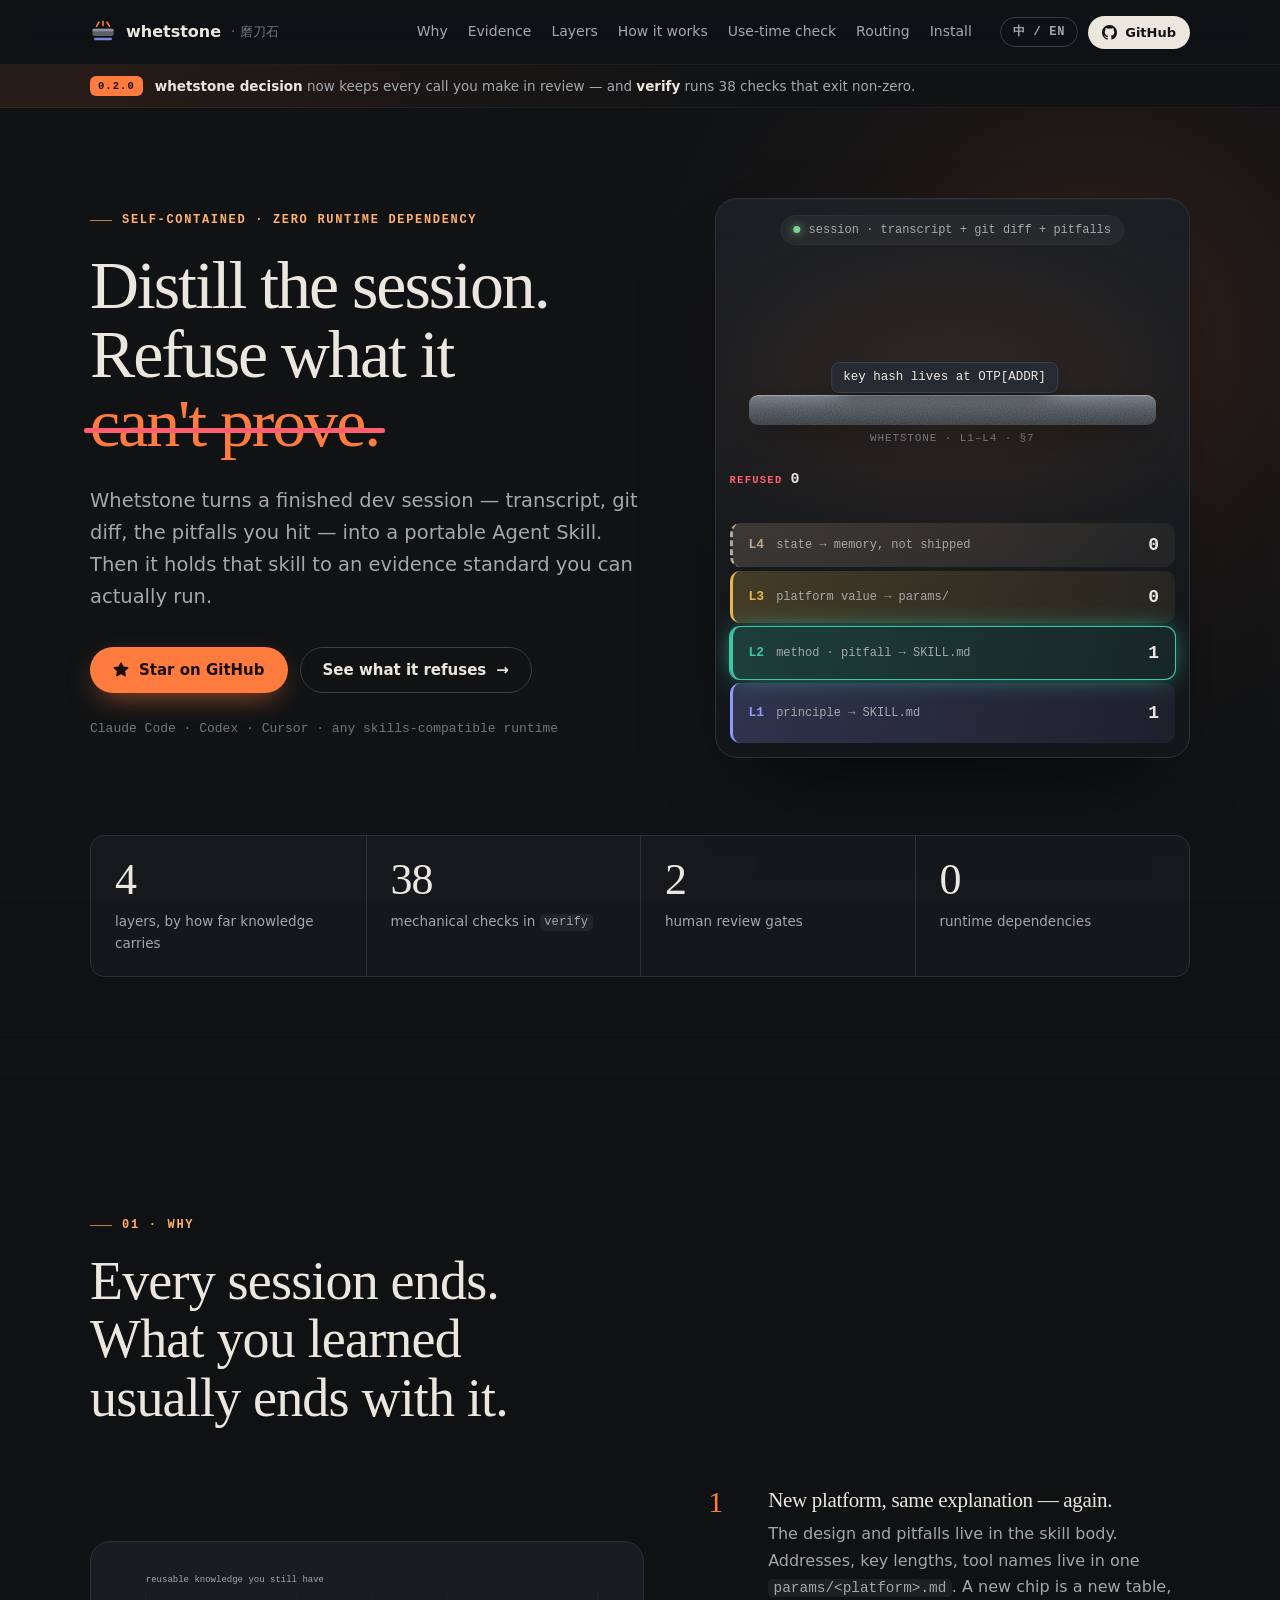
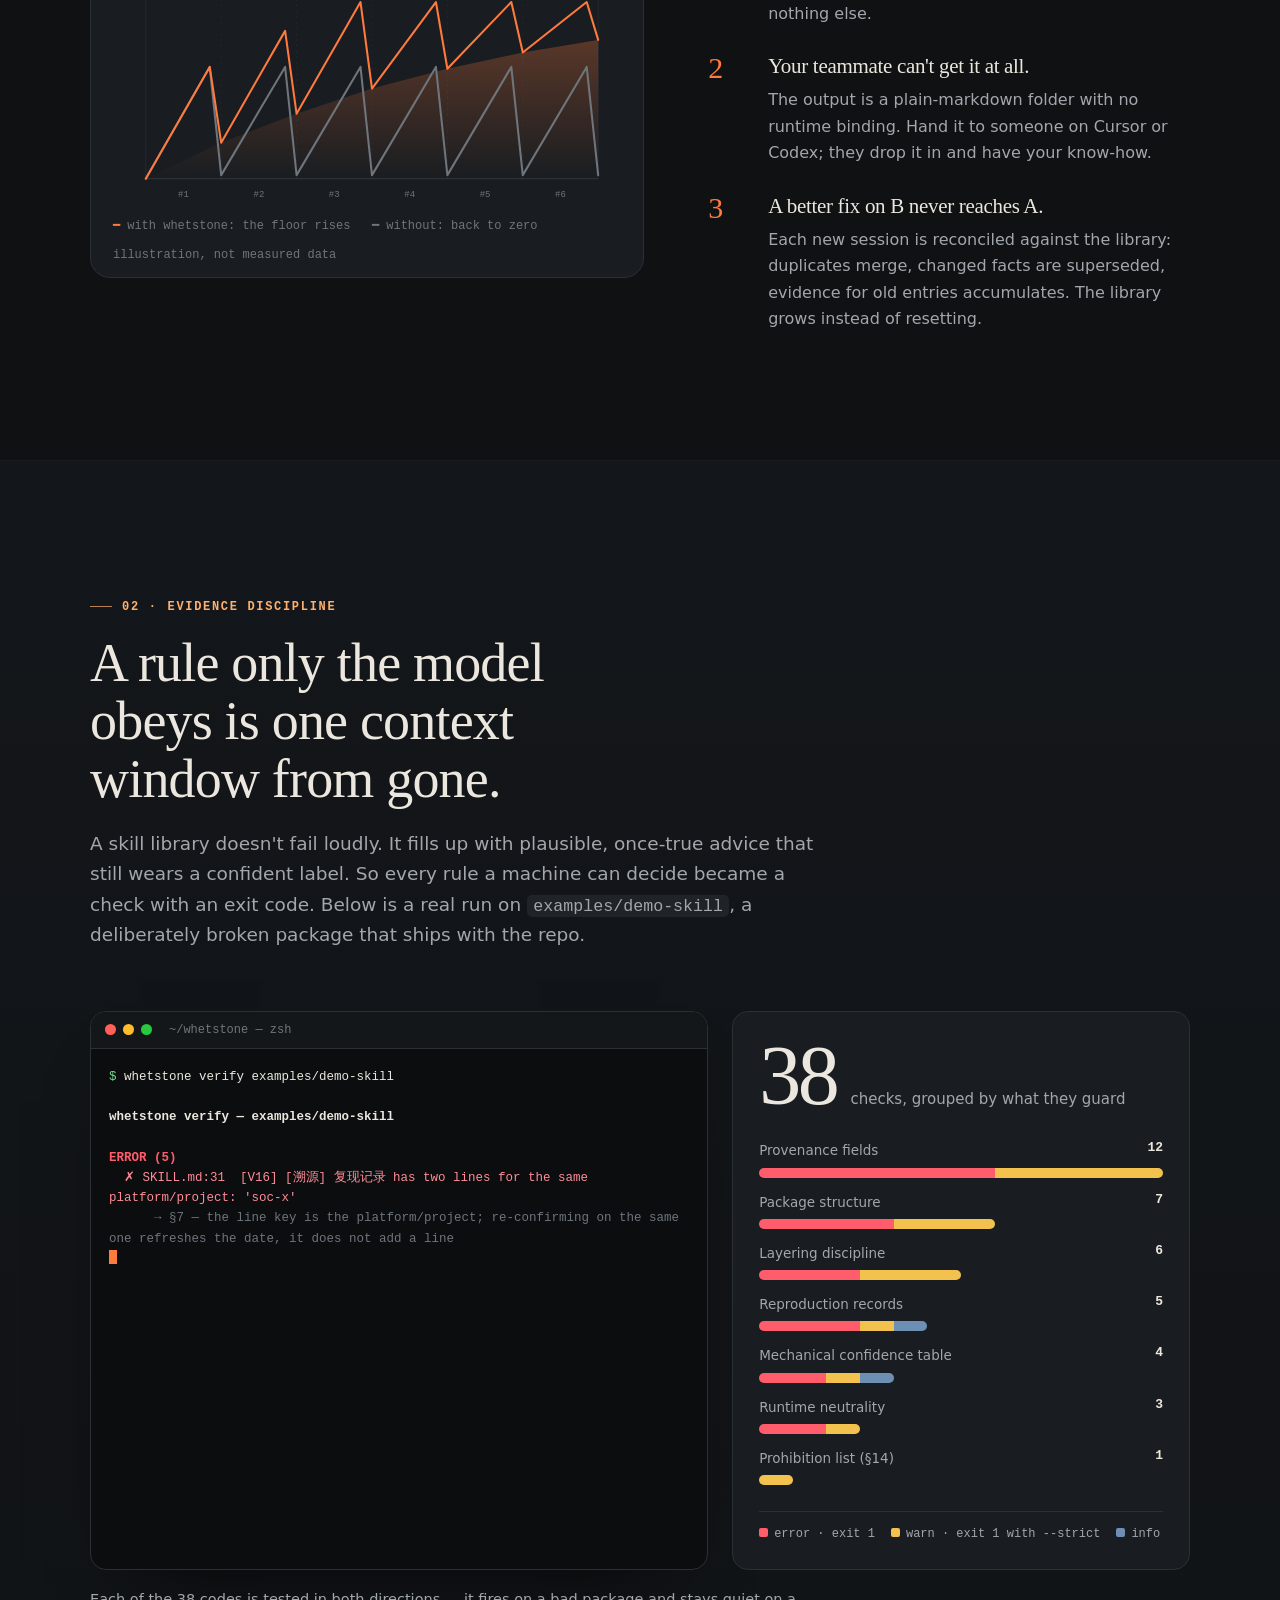
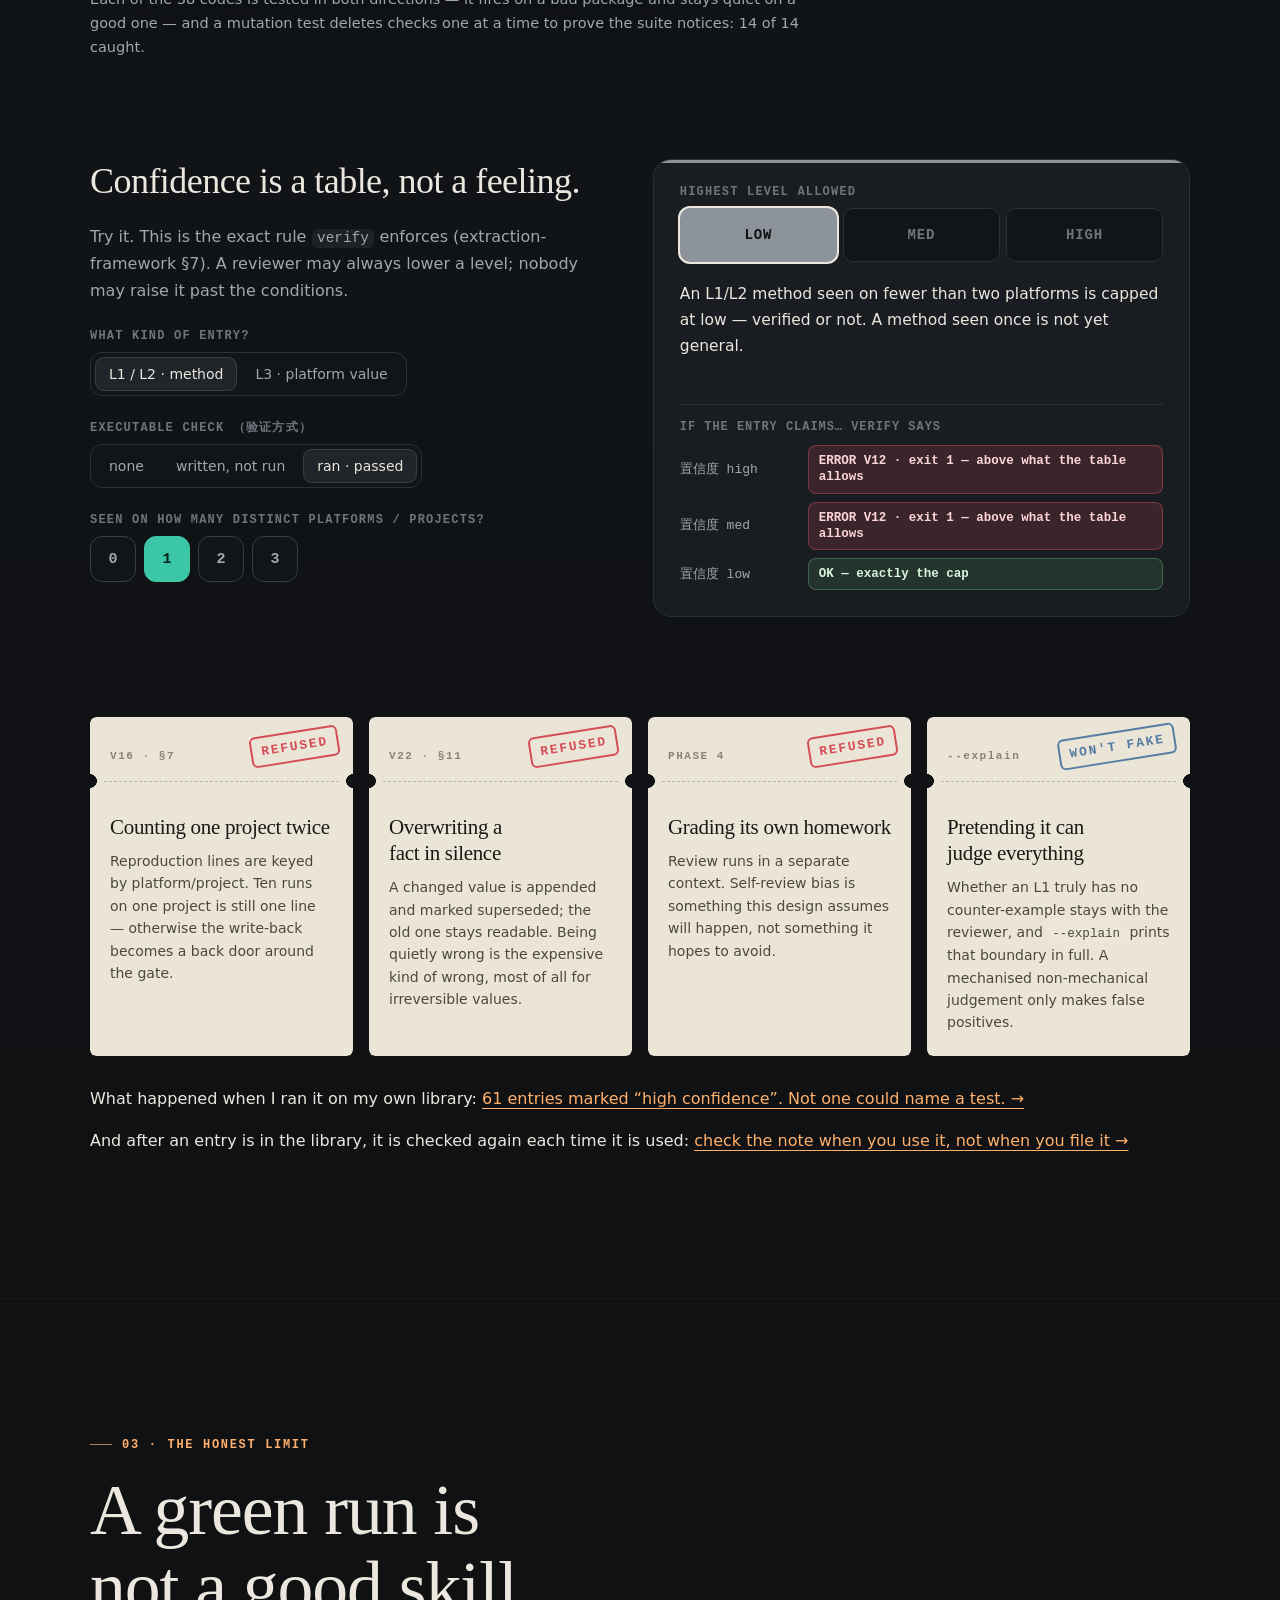
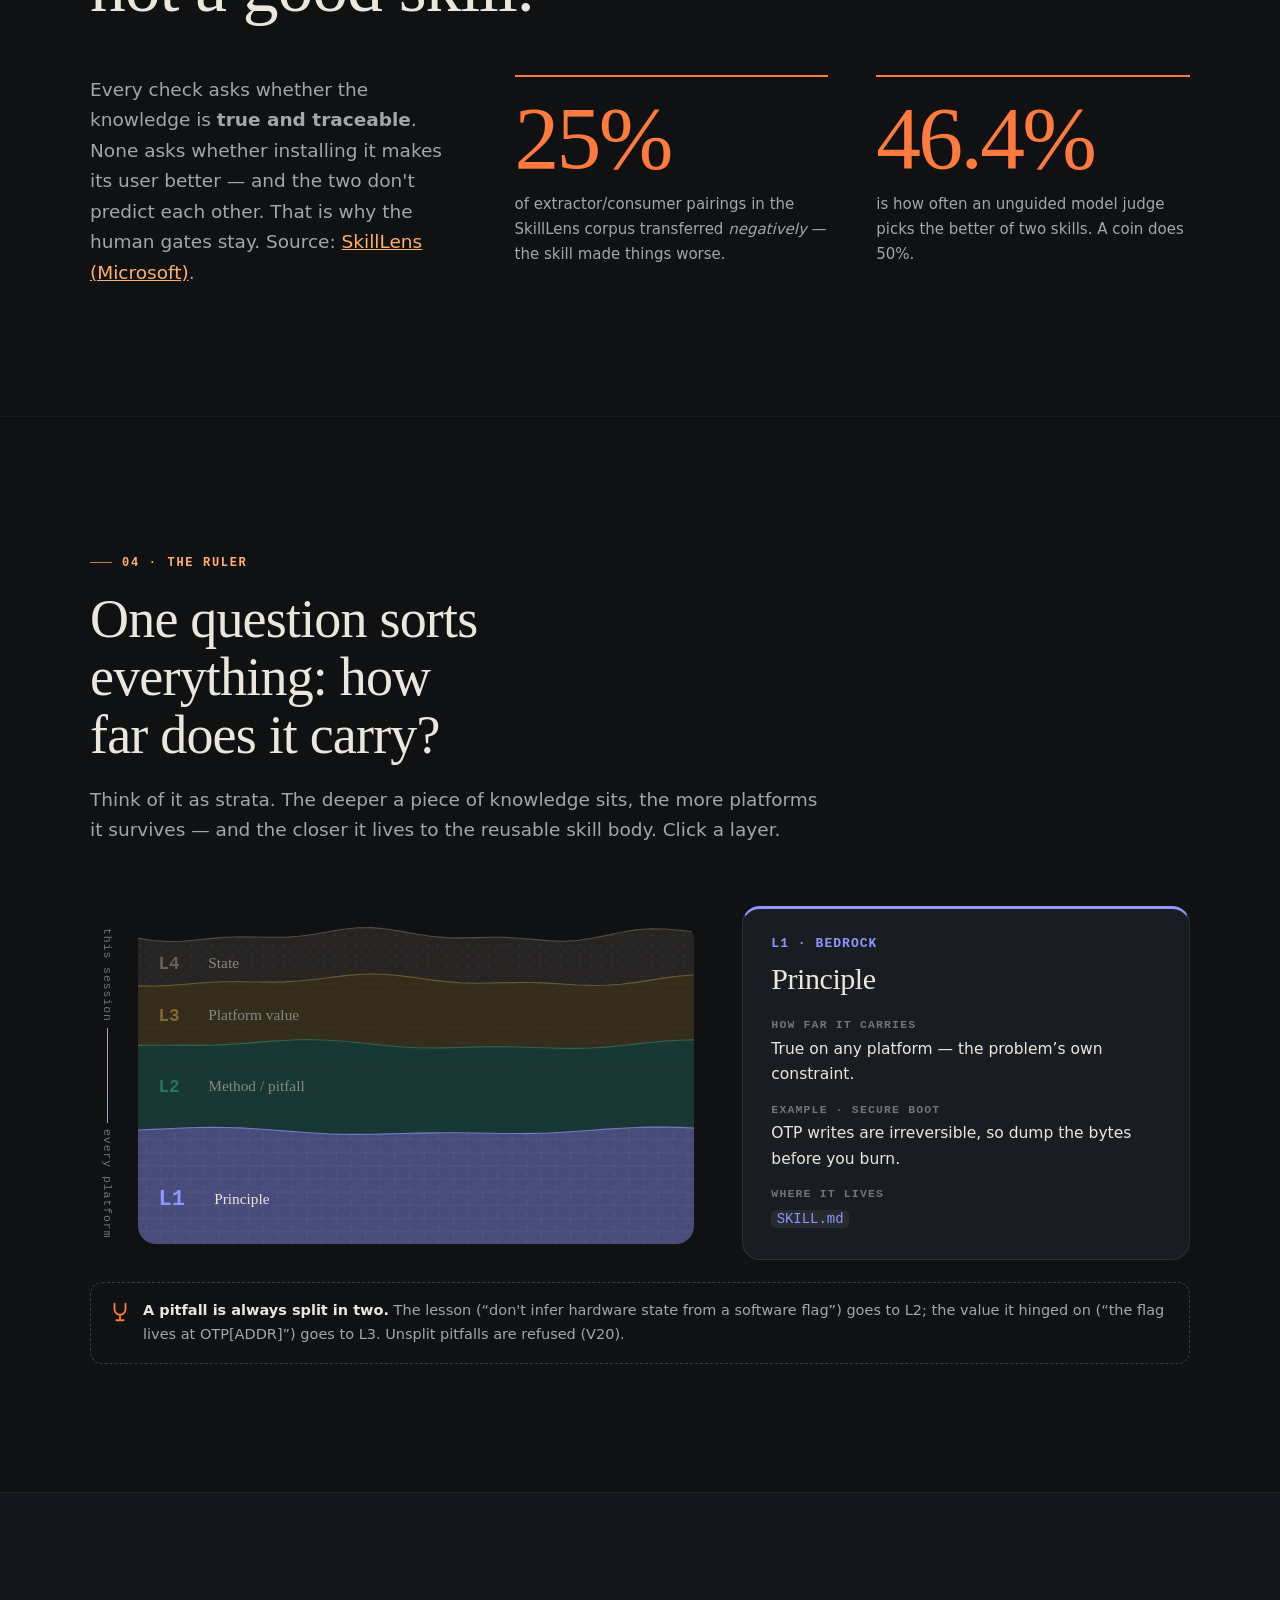
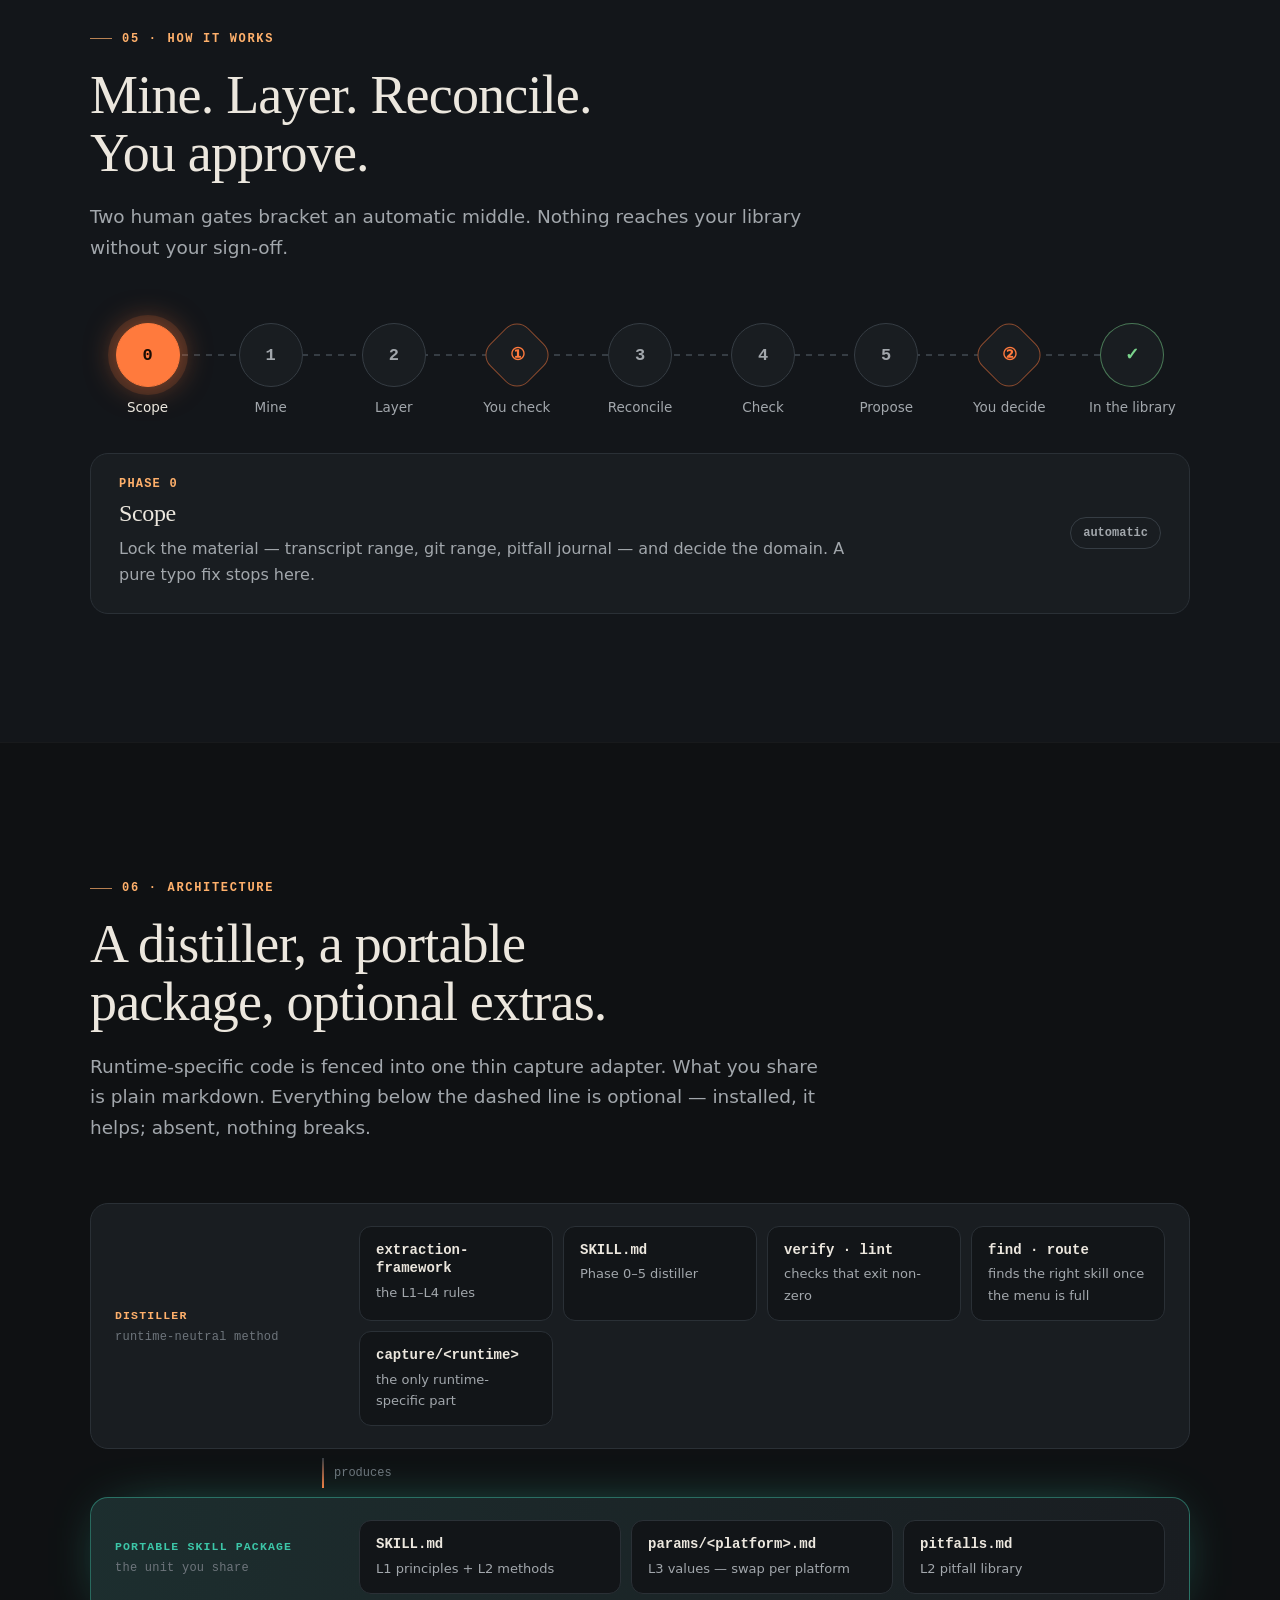
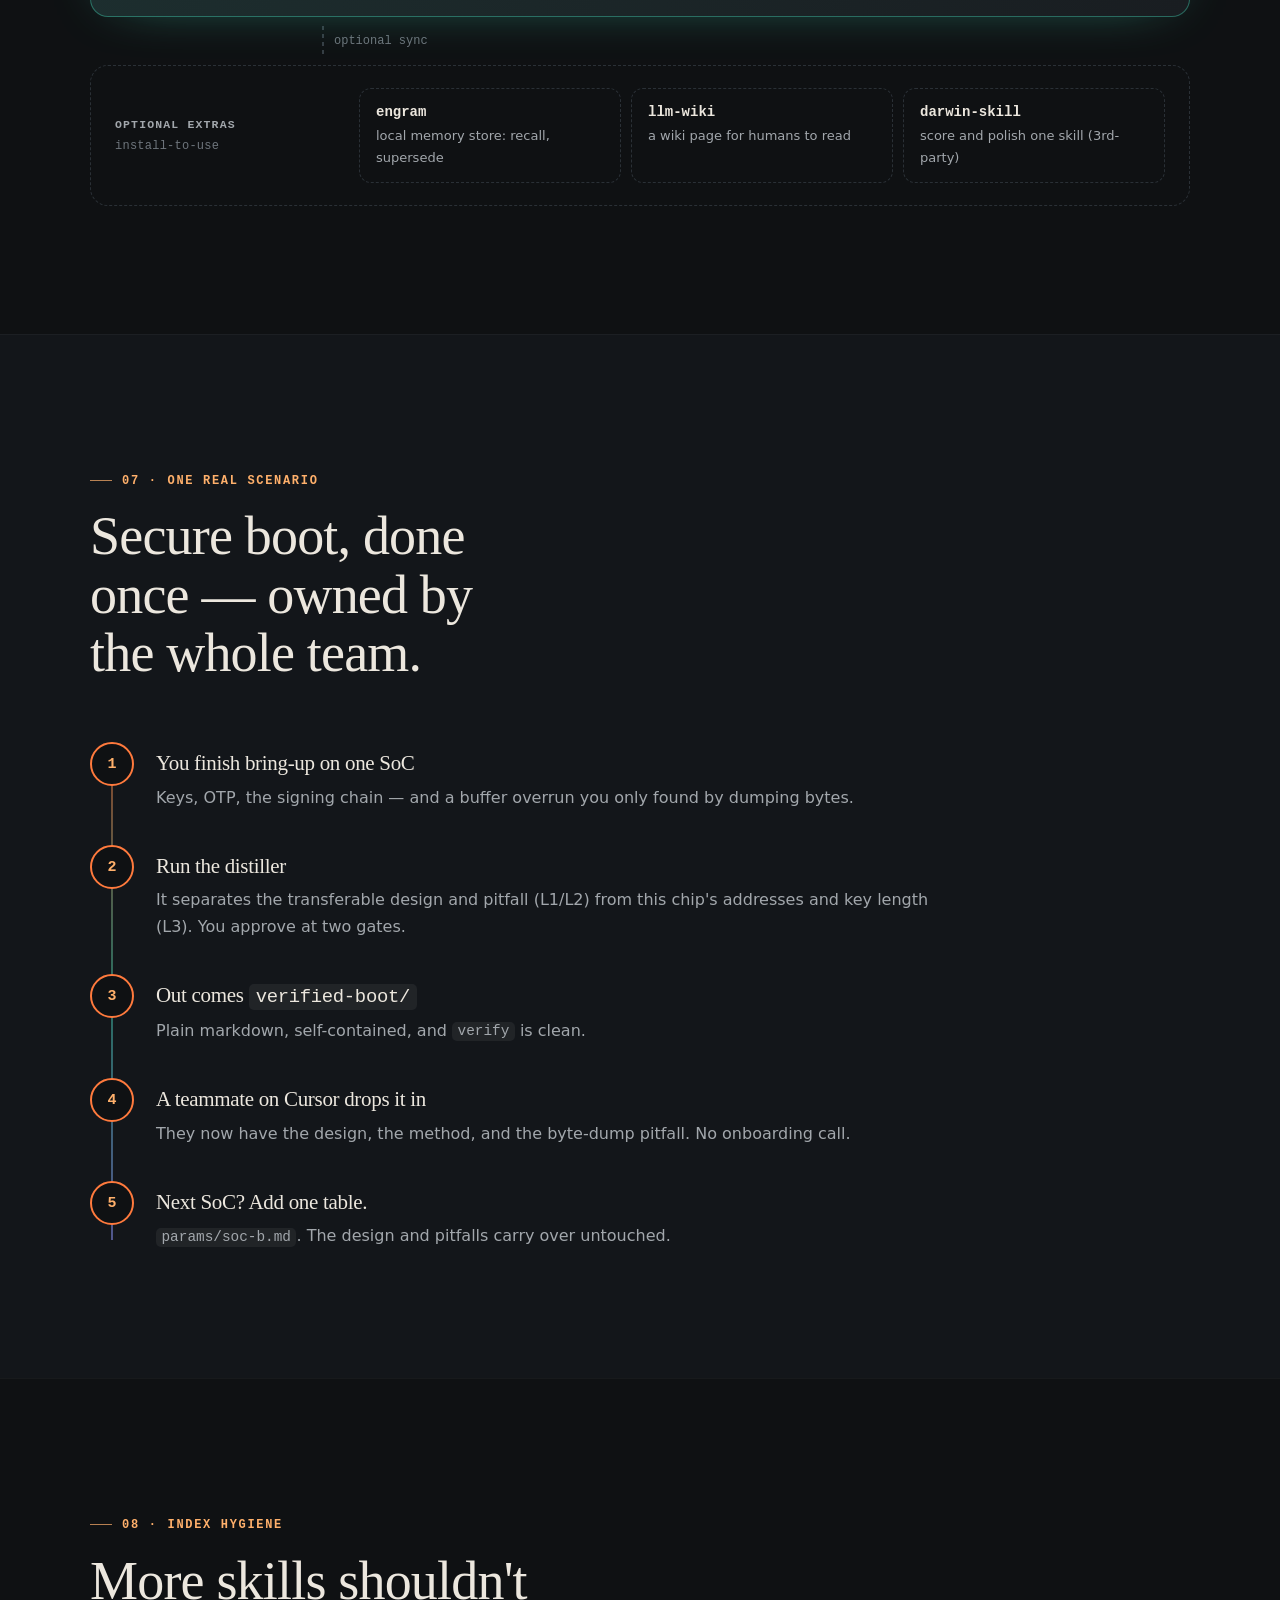
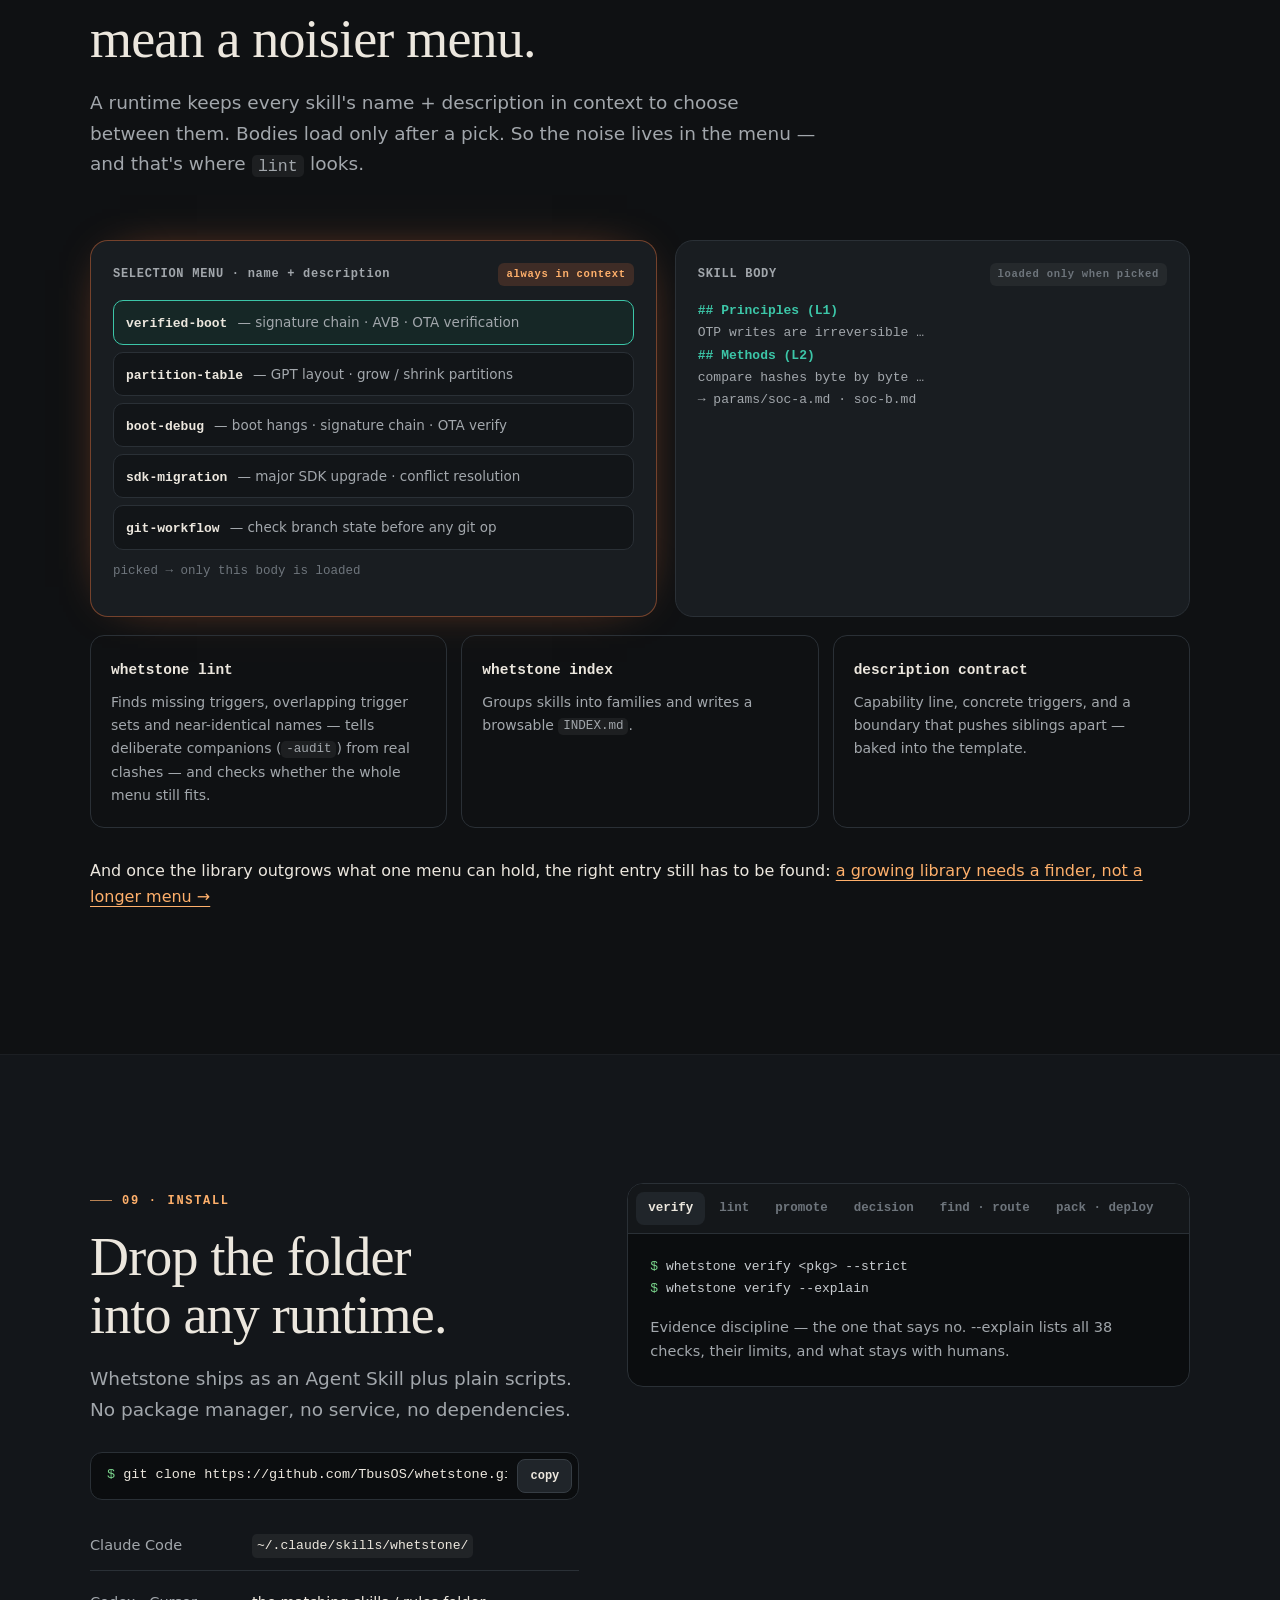
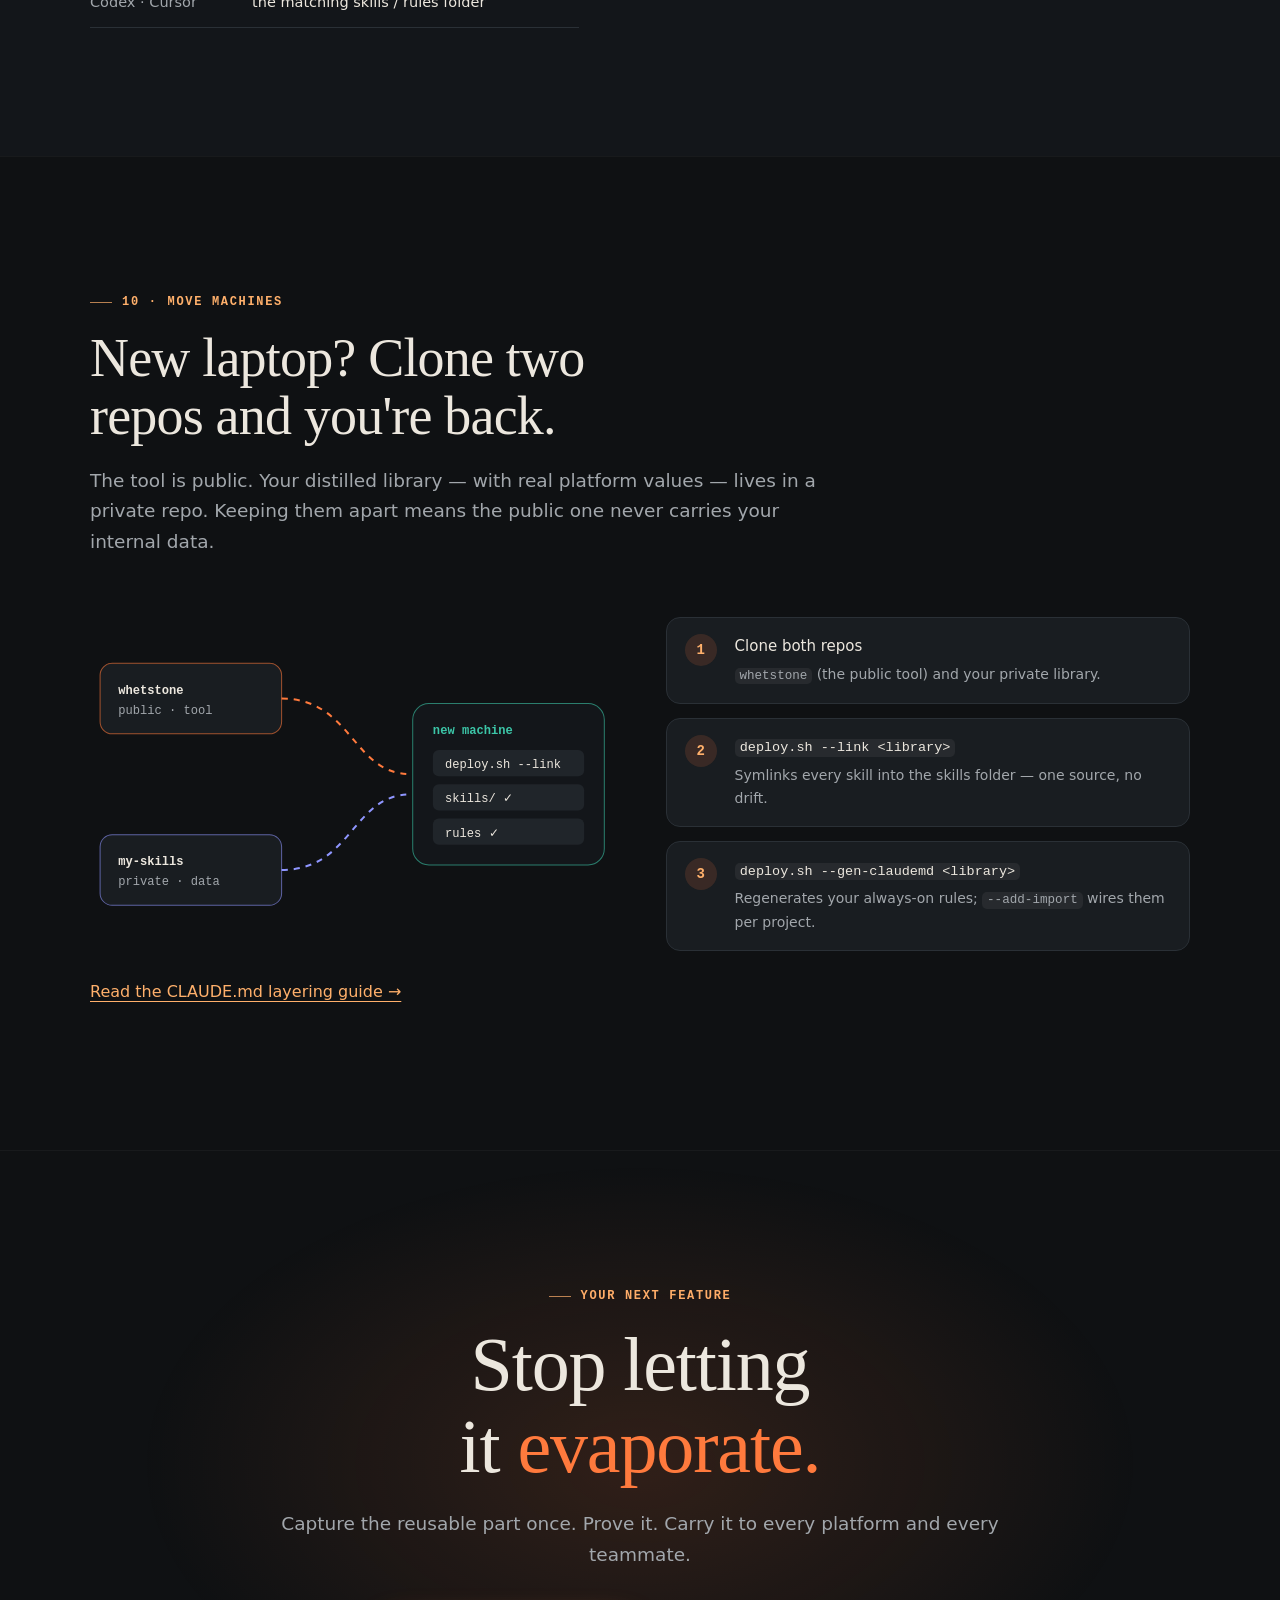
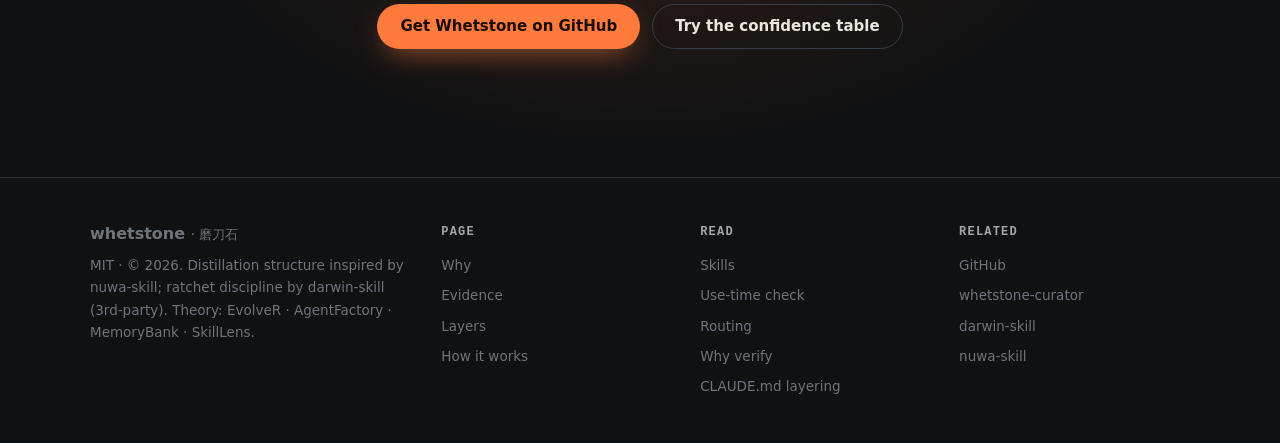
==== commit a876d728: "fix(docs): 首页横向溢出 —— 桌面多出 260px、手机多出 260+55px 两处原因: - .hero 没有 position: relative,::before 光晕(right:" ====
--- a/docs/index.html
+++ b/docs/index.html
@@ -20,7 +20,7 @@
 <style>
 /* page-specific styles; shared tokens, nav, footer and type live in assets/site.css */
 /* ───────────────────────── hero ───────────────────────── */
-.hero { padding-block: clamp(48px, 7vw, 96px) clamp(64px, 8vw, 110px); overflow: hidden; }
+.hero { position: relative; padding-block: clamp(48px, 7vw, 96px) clamp(64px, 8vw, 110px); overflow: hidden; }
 .hero::before {
   content: ""; position: absolute; width: 900px; height: 900px; right: -260px; top: -220px; pointer-events: none;
   background: radial-gradient(closest-side, rgba(255,122,61,.16), rgba(255,122,61,.04) 55%, transparent);
@@ -192,7 +192,7 @@
 
 /* refusal tickets */
 .tickets { margin-top: clamp(64px, 8vw, 100px); display: grid; grid-template-columns: repeat(4, 1fr); gap: 16px; }
-.ticket { position: relative; background: #ebe5d8; color: #23201b; border-radius: 6px; padding: 24px 20px 22px; min-height: 250px;
+.ticket { position: relative; overflow: hidden; background: #ebe5d8; color: #23201b; border-radius: 6px; padding: 24px 20px 22px; min-height: 250px;
   -webkit-mask: radial-gradient(circle 7px at 0 64px, transparent 98%, #000) , radial-gradient(circle 7px at 100% 64px, transparent 98%, #000);
   -webkit-mask-composite: source-in; mask-composite: intersect;
   box-shadow: 0 20px 40px -24px rgba(0,0,0,.9); }
--- a/docs/assets/site.css
+++ b/docs/assets/site.css
@@ -101,6 +101,7 @@
 .nav-links { display: flex; gap: 20px; margin-left: auto; }
 .nav-links a { text-decoration: none; color: var(--muted); font-size: 14px; transition: color .2s; white-space: nowrap; }
 .nav-links a:hover { color: var(--text); }
+.nav-links a[aria-current="page"] { color: var(--ember-2); }
 .nav-act { display: flex; gap: 10px; align-items: center; }
 .lang {
   background: transparent; color: var(--muted); border: 1px solid var(--line-2); border-radius: 999px;
@@ -190,3 +191,78 @@
 .callout b { color: var(--ember-2); }
 .callout p { margin: 0; font-size: 16px; line-height: 1.7; }
 .back { display: inline-flex; gap: 8px; color: var(--ember-2); text-underline-offset: 4px; margin-top: 32px; }
+
+/* ───────────────────────── feature pages (routing / use-time check) ───────────────────────── */
+.feat-tag { display: inline-flex; align-items: center; gap: 8px; font: 700 11.5px/1 var(--mono); letter-spacing: .12em; text-transform: uppercase; color: #1a0d05; background: var(--ember); padding: 7px 10px; border-radius: 6px; }
+html[data-lang="zh"] .feat-tag { letter-spacing: .04em; }
+.page-hero .cta { position: relative; display: flex; gap: 12px; flex-wrap: wrap; margin-top: 30px; }
+.stats3 { display: grid; grid-template-columns: repeat(3, 1fr); border: 1px solid var(--line); border-radius: var(--r); background: rgba(25,29,33,.6); margin-top: 44px; position: relative; }
+.stats3 > div { padding: 22px 24px; }
+.stats3 > div + div { border-left: 1px solid var(--line); }
+.stats3 b { display: block; font: 500 clamp(34px, 4vw, 50px)/1 var(--serif); letter-spacing: -.02em; color: var(--text); }
+.stats3 b.hot { color: var(--ember); }
+.stats3 span { display: block; margin-top: 10px; color: var(--muted); font-size: 13.5px; line-height: 1.5; }
+@media (max-width: 720px) { .stats3 { grid-template-columns: 1fr; } .stats3 > div + div { border-left: 0; border-top: 1px solid var(--line); } }
+.sec { padding-block: clamp(64px, 9vw, 112px); border-top: 1px solid rgba(255,255,255,.04); }
+.sec.alt { background: var(--bg-2); }
+.fig { margin: 0; background: var(--panel); border: 1px solid var(--line); border-radius: 20px; padding: clamp(18px, 3vw, 30px); }
+.fig + .cap, .fig figcaption { margin-top: 14px; font-size: 13.5px; line-height: 1.6; color: var(--dim); max-width: 88ch; }
+.pill { display: inline-flex; align-items: center; gap: 6px; font: 600 11px/1 var(--mono); padding: 5px 8px; border-radius: 999px; border: 1px solid var(--cc, var(--line-2)); color: var(--cc, var(--muted)); background: color-mix(in srgb, var(--cc, #fff) 12%, transparent); white-space: nowrap; }
+.dot { display: inline-block; width: 8px; height: 8px; border-radius: 50%; background: var(--dc, var(--muted)); flex: none; }
+.kcards { display: grid; grid-template-columns: repeat(3, 1fr); gap: 16px; }
+.kcard { display: flex; flex-direction: column; gap: 10px; background: var(--panel); border: 1px solid var(--line); border-radius: 16px; padding: 22px; }
+.kcard .k { display: flex; align-items: center; gap: 8px; font: 700 11.5px/1.2 var(--mono); letter-spacing: .1em; text-transform: uppercase; color: var(--dc, var(--ember-2)); }
+html[data-lang="zh"] .kcard .k { letter-spacing: .03em; }
+.kcard h3 { font-size: 20px; }
+.kcard p { margin: 0; color: var(--muted); font-size: 14.5px; line-height: 1.65; }
+.kcard .act { margin-top: auto; padding-top: 12px; border-top: 1px dashed var(--line-2); color: var(--text); font-size: 13.5px; }
+.kcard.muted { background: transparent; border-style: dashed; }
+@media (max-width: 960px) { .kcards { grid-template-columns: repeat(2, 1fr); } }
+@media (max-width: 640px) { .kcards { grid-template-columns: 1fr; } }
+.split { display: grid; grid-template-columns: 2fr 3fr; gap: clamp(24px, 4vw, 48px); align-items: start; }
+.split > * { min-width: 0; }
+@media (max-width: 960px) { .split { grid-template-columns: 1fr; } }
+.blist { list-style: none; margin: 22px 0 0; padding: 0; display: grid; gap: 14px; }
+.blist li { position: relative; padding-left: 20px; color: #d9d4cb; font-size: 15.5px; line-height: 1.65; }
+.blist li::before { content: ""; position: absolute; left: 0; top: 10px; width: 7px; height: 7px; border-radius: 2px; background: var(--ember); transform: rotate(45deg); }
+.blist strong { color: var(--text); }
+.term-out { margin: 0; background: #0b0d0f; border: 1px solid var(--line); border-radius: 14px; overflow: hidden; }
+.term-out .bar { display: flex; gap: 7px; align-items: center; padding: 11px 14px; background: #14171a; border-bottom: 1px solid var(--line); }
+.term-out .bar i { width: 10px; height: 10px; border-radius: 50%; background: #ff6159; } .term-out .bar i + i { background: #ffbd2e; } .term-out .bar i + i + i { background: #28c941; }
+.term-out pre { margin: 0; padding: 18px 20px; font: 12.5px/1.7 var(--mono); color: #c9cdd1; white-space: pre-wrap; overflow-wrap: anywhere; }
+.term-out code { background: none; padding: 0; font-size: inherit; }
+.term-out .t-dim { color: var(--dim); } .term-out .t-hi { color: var(--ember-2); } .term-out .t-ok { color: var(--ok); font-weight: 600; }
+.refs { display: grid; grid-template-columns: repeat(2, 1fr); gap: 16px; }
+.ref { background: var(--panel); border: 1px solid var(--line); border-radius: 16px; padding: 22px 24px; }
+.ref .no { font: 700 11px/1 var(--mono); letter-spacing: .12em; text-transform: uppercase; color: var(--rc, var(--ember-2)); }
+html[data-lang="zh"] .ref .no { letter-spacing: .04em; }
+.ref h3 { margin-top: 10px; font-size: 18px; }
+.ref h3 a { text-decoration-color: var(--line-2); text-underline-offset: 4px; }
+.ref h3 a:hover { text-decoration-color: var(--ember); }
+.ref p { margin: 8px 0 0; color: var(--muted); font-size: 14.5px; line-height: 1.65; }
+@media (max-width: 760px) { .refs { grid-template-columns: 1fr; } }
+.caveat { max-width: 860px; border: 1px solid rgba(255,122,61,.4); border-radius: 20px; padding: clamp(22px, 3vw, 34px); background: linear-gradient(135deg, rgba(255,122,61,.10), transparent 60%); }
+.caveat .kicker { margin-bottom: 4px; }
+.caveat h3 { font-size: clamp(24px, 2.6vw, 30px); margin: 10px 0 16px; }
+.caveat p { margin: 0 0 14px; color: #d9d4cb; font-size: 16px; line-height: 1.75; }
+.caveat p:last-child { margin-bottom: 0; }
+.details { max-width: 860px; }
+.drow { display: grid; grid-template-columns: 170px 1fr; gap: 20px; padding: 18px 0; border-bottom: 1px solid var(--line); }
+.drow:last-child { border-bottom: 0; }
+.drow > span { font: 700 11.5px/1.6 var(--mono); letter-spacing: .1em; text-transform: uppercase; color: var(--ember-2); }
+html[data-lang="zh"] .drow > span { letter-spacing: .04em; }
+.drow p { margin: 0; color: #d9d4cb; font-size: 15.5px; line-height: 1.7; }
+.drow code { white-space: nowrap; }
+@media (max-width: 720px) { .drow { grid-template-columns: 1fr; gap: 6px; } }
+.endcard { max-width: 860px; margin-top: 48px; padding: 28px; border-radius: 20px; border: 1px solid var(--line); background: linear-gradient(135deg, rgba(255,122,61,.10), var(--panel) 55%); }
+.endcard p { margin: 0 0 18px; color: #d9d4cb; font-size: 16px; line-height: 1.7; }
+.endcard .cta { display: flex; gap: 12px; flex-wrap: wrap; }
+.quote { margin: 30px 0 0; padding: 0 0 0 24px; border-left: 3px solid var(--ember); }
+.quote p { margin: 0; font: 400 clamp(21px, 2.4vw, 27px)/1.45 var(--serif); color: var(--text); }
+.quote cite { display: block; margin-top: 12px; font-style: normal; font-size: 13.5px; color: var(--dim); }
+.legend-row { display: flex; flex-wrap: wrap; gap: 8px 20px; margin-top: 16px; font-size: 12.5px; color: var(--muted); }
+.legend-row span { display: inline-flex; align-items: center; gap: 8px; }
+.js .grow { transform: scaleY(0); transform-origin: bottom; transition: transform 1s cubic-bezier(.2,.8,.2,1); }
+.js .in .grow { transform: none; }
+.js .growx { transform: scaleX(0); transform-origin: left; transition: transform 1.1s cubic-bezier(.2,.8,.2,1); }
+.js .in .growx { transform: none; }
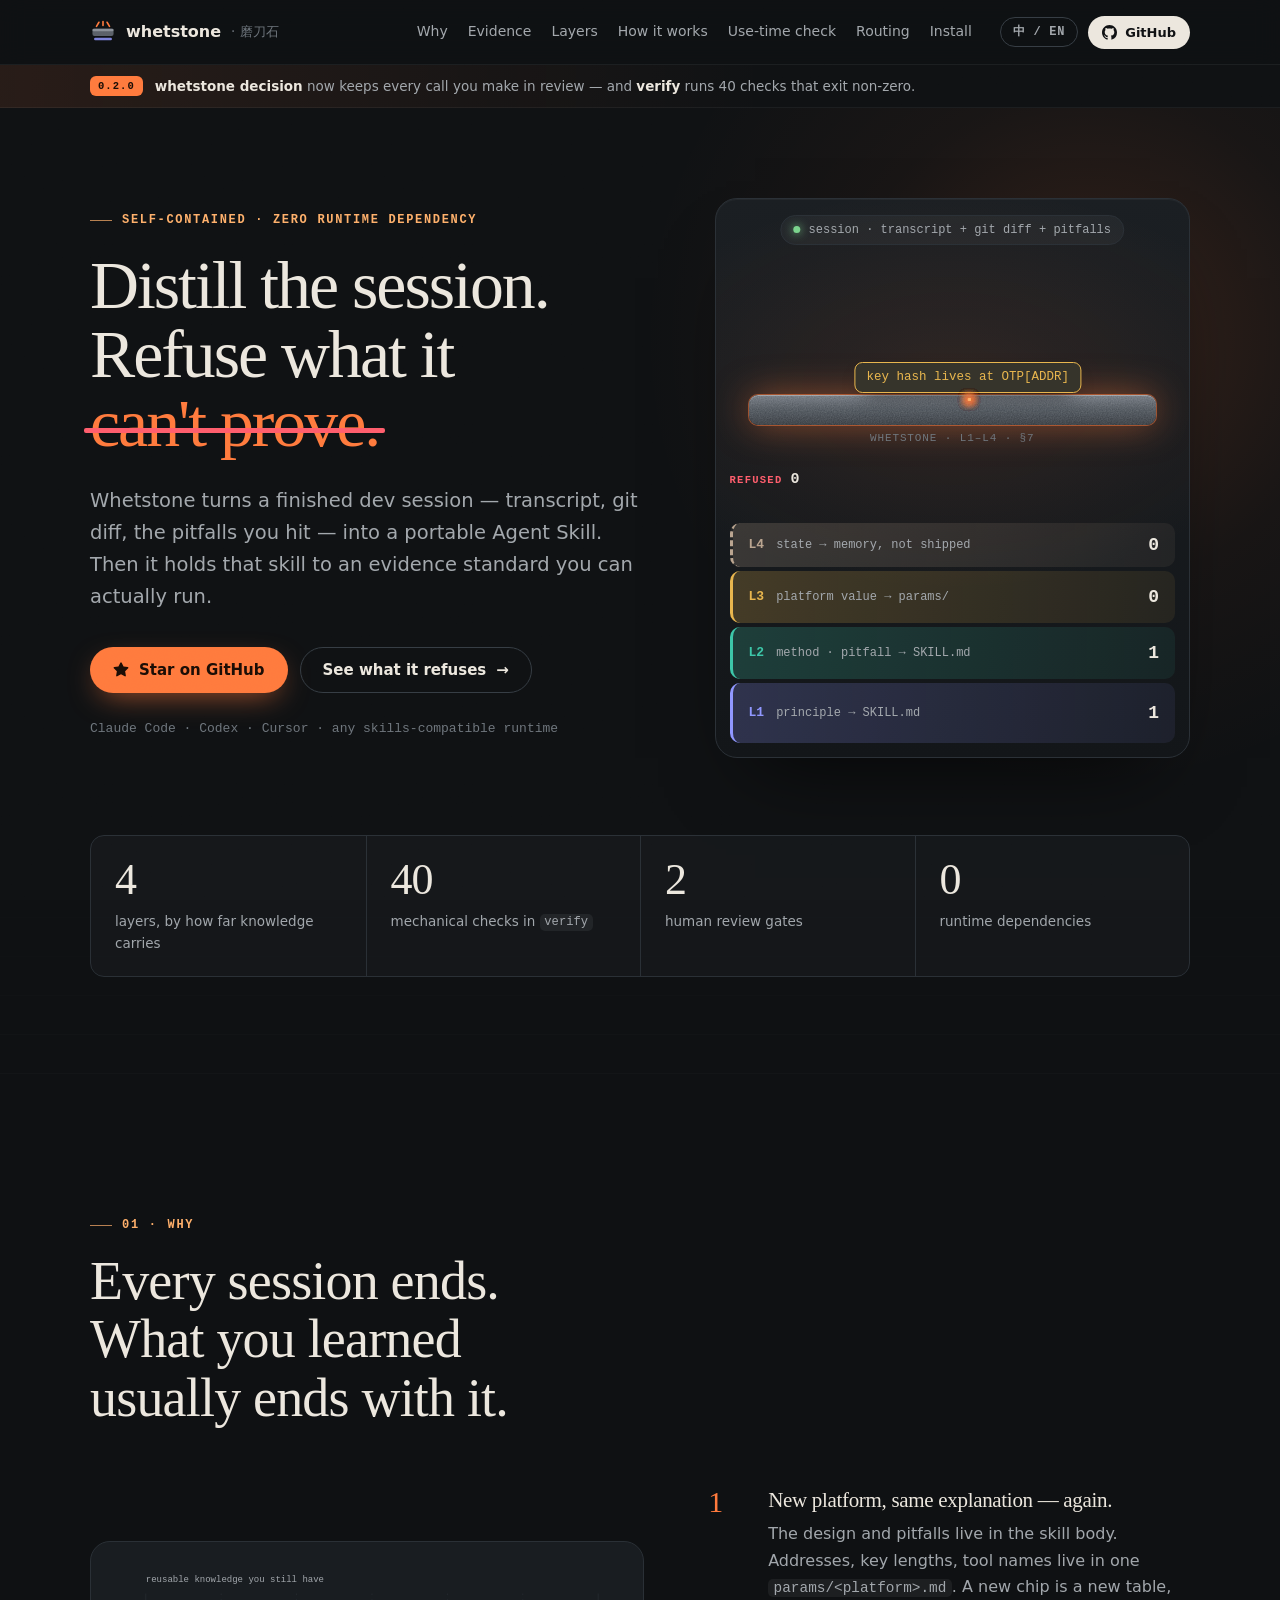
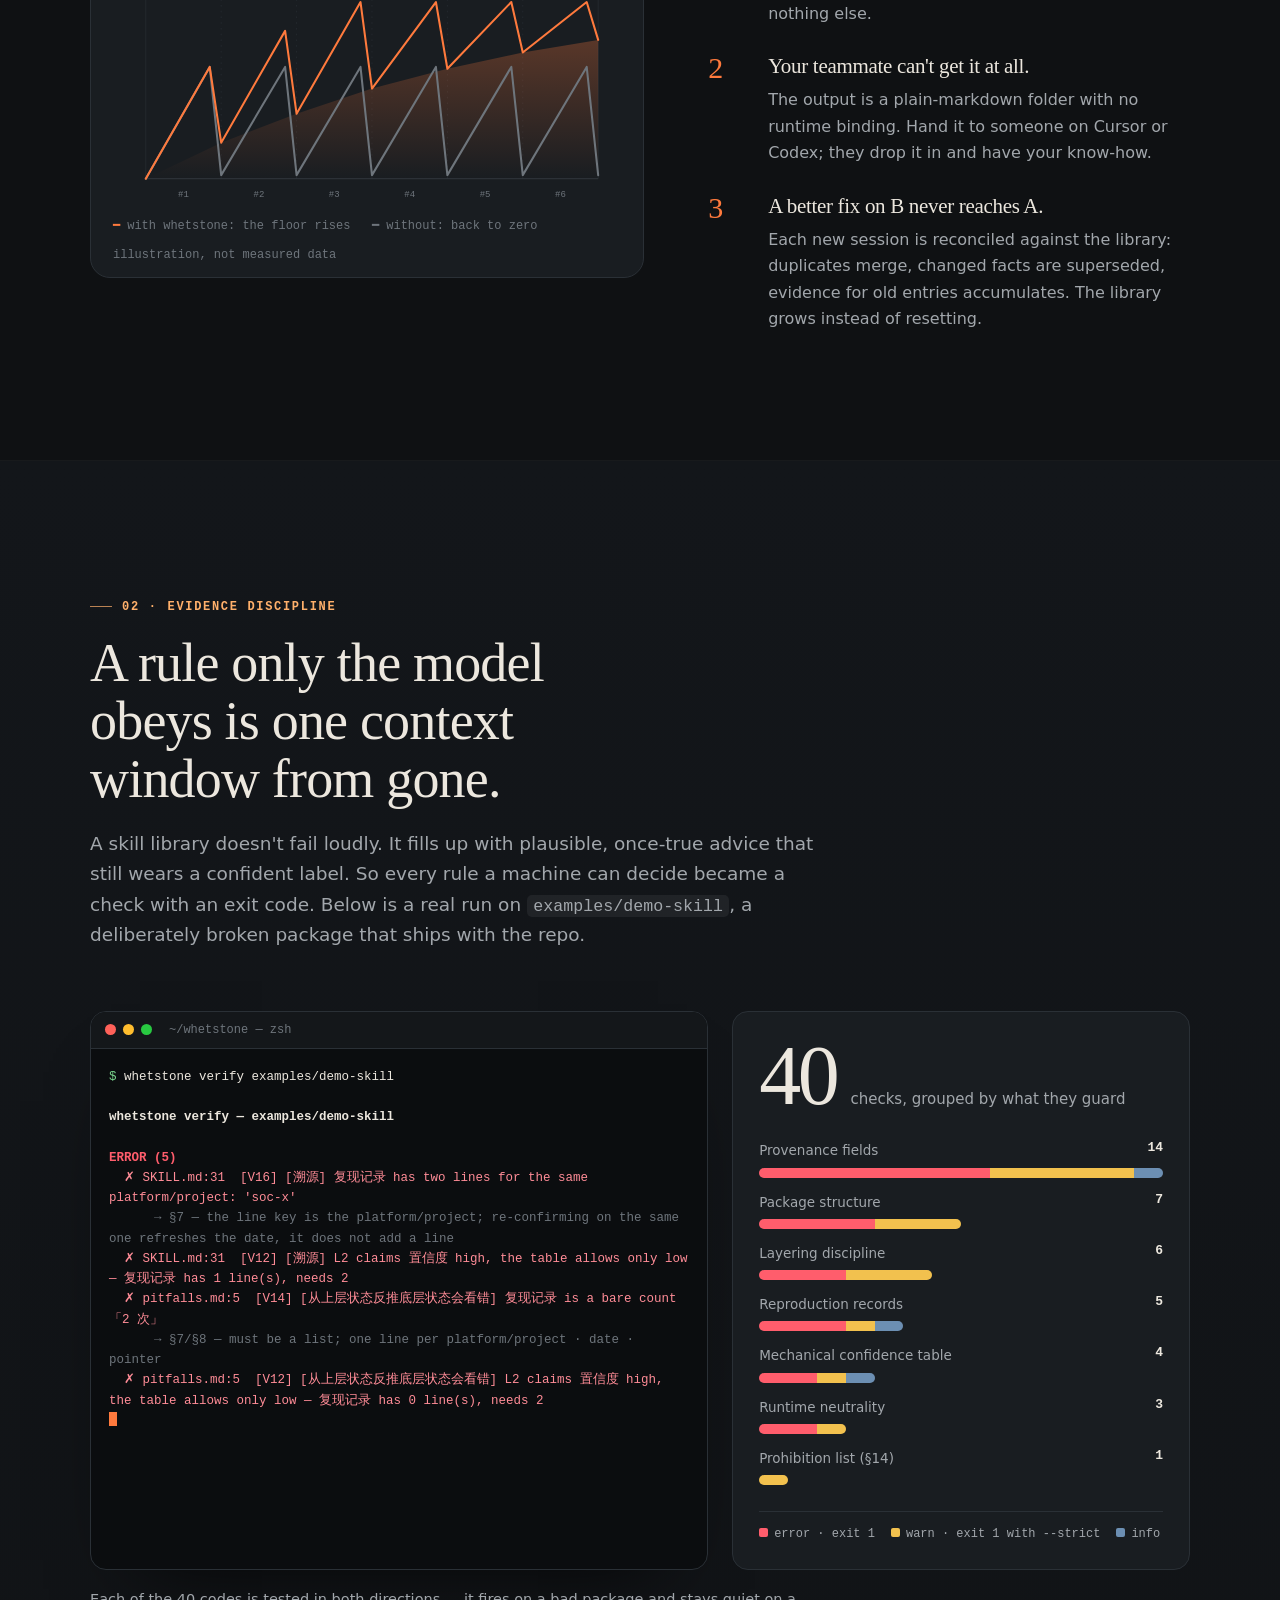
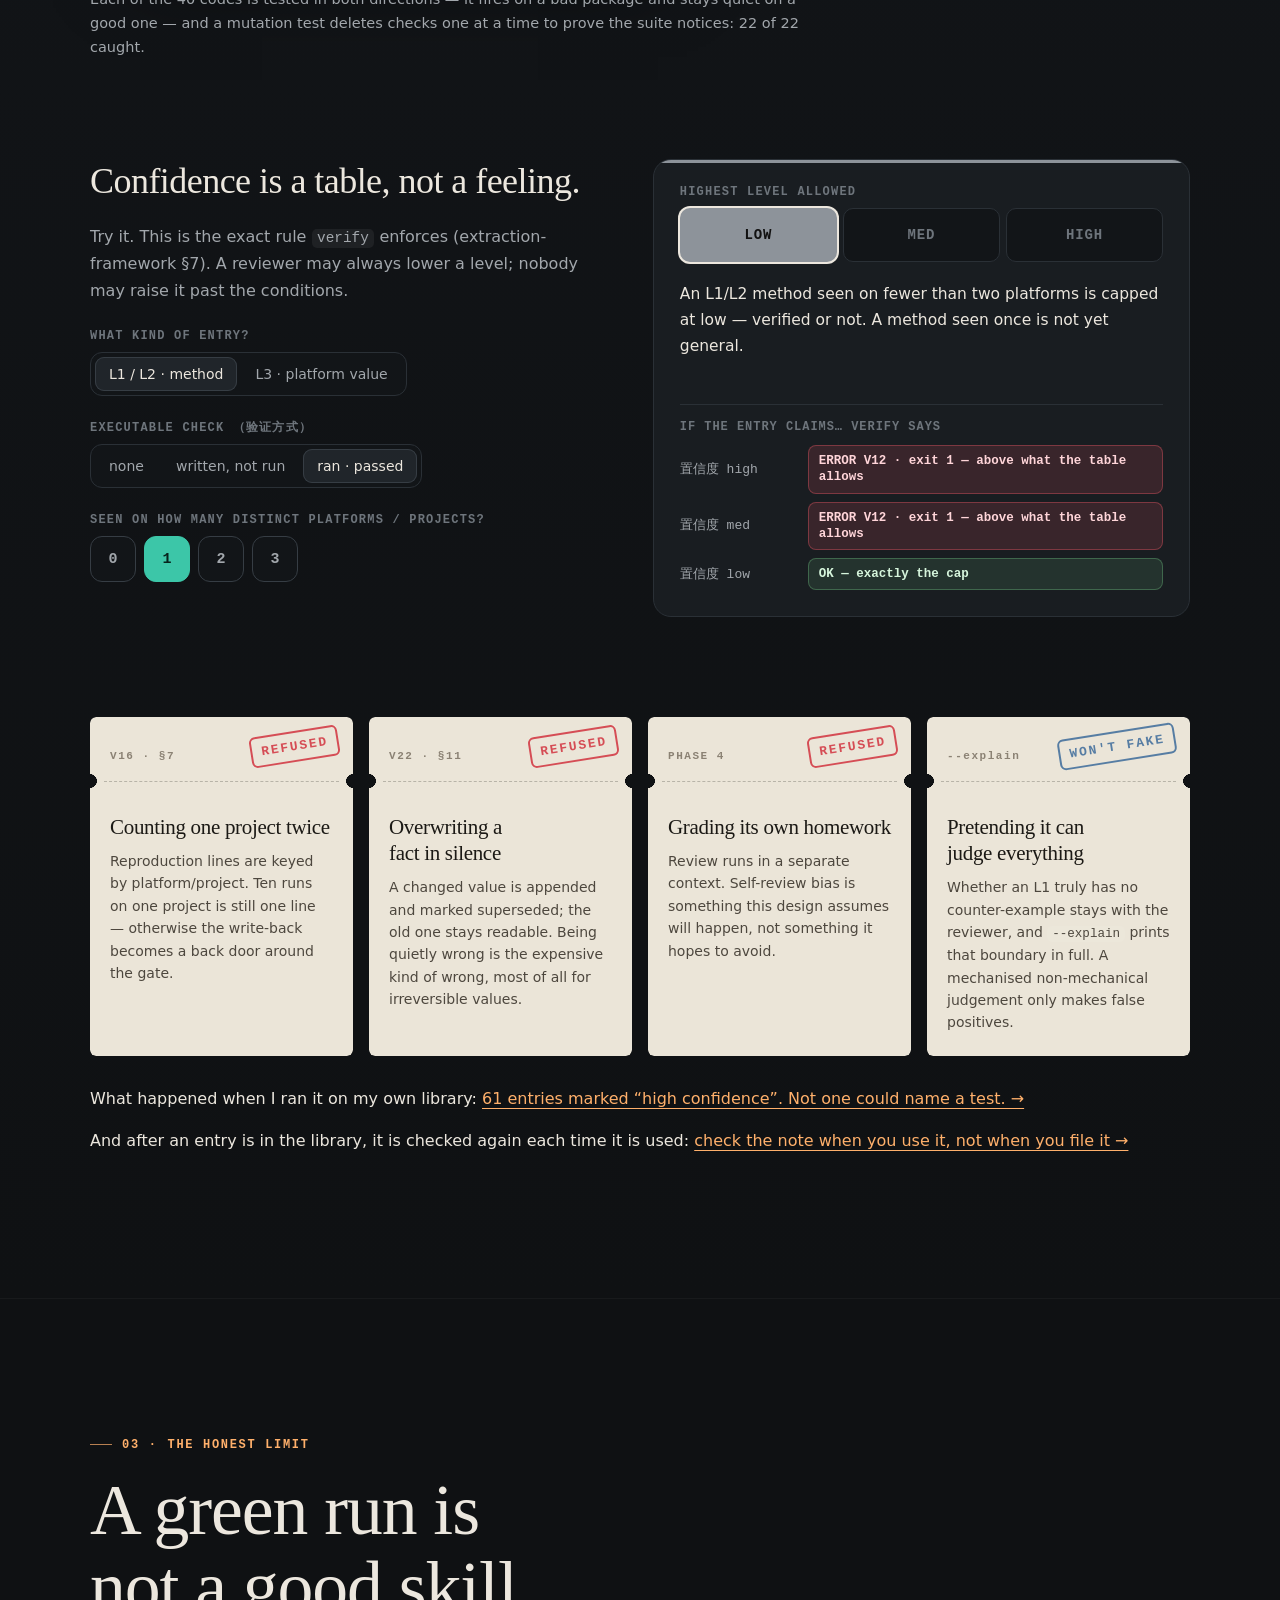
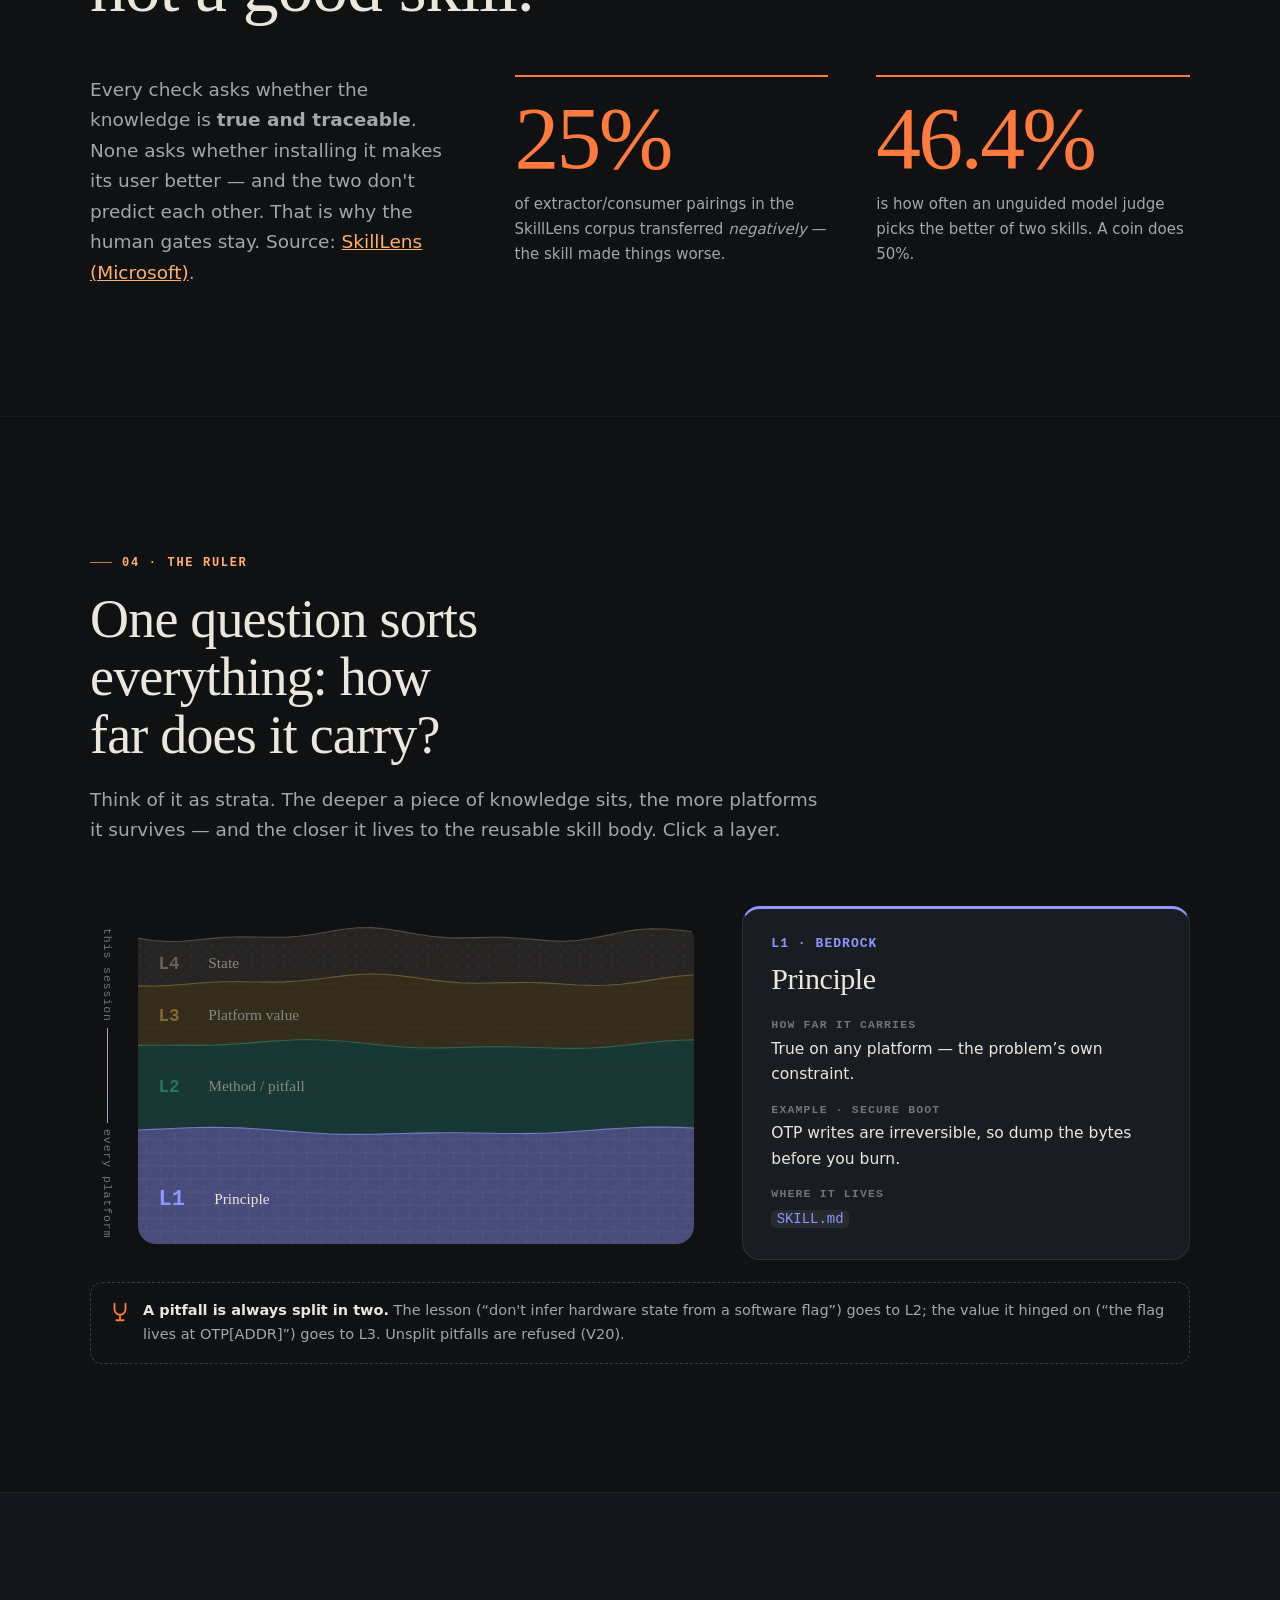
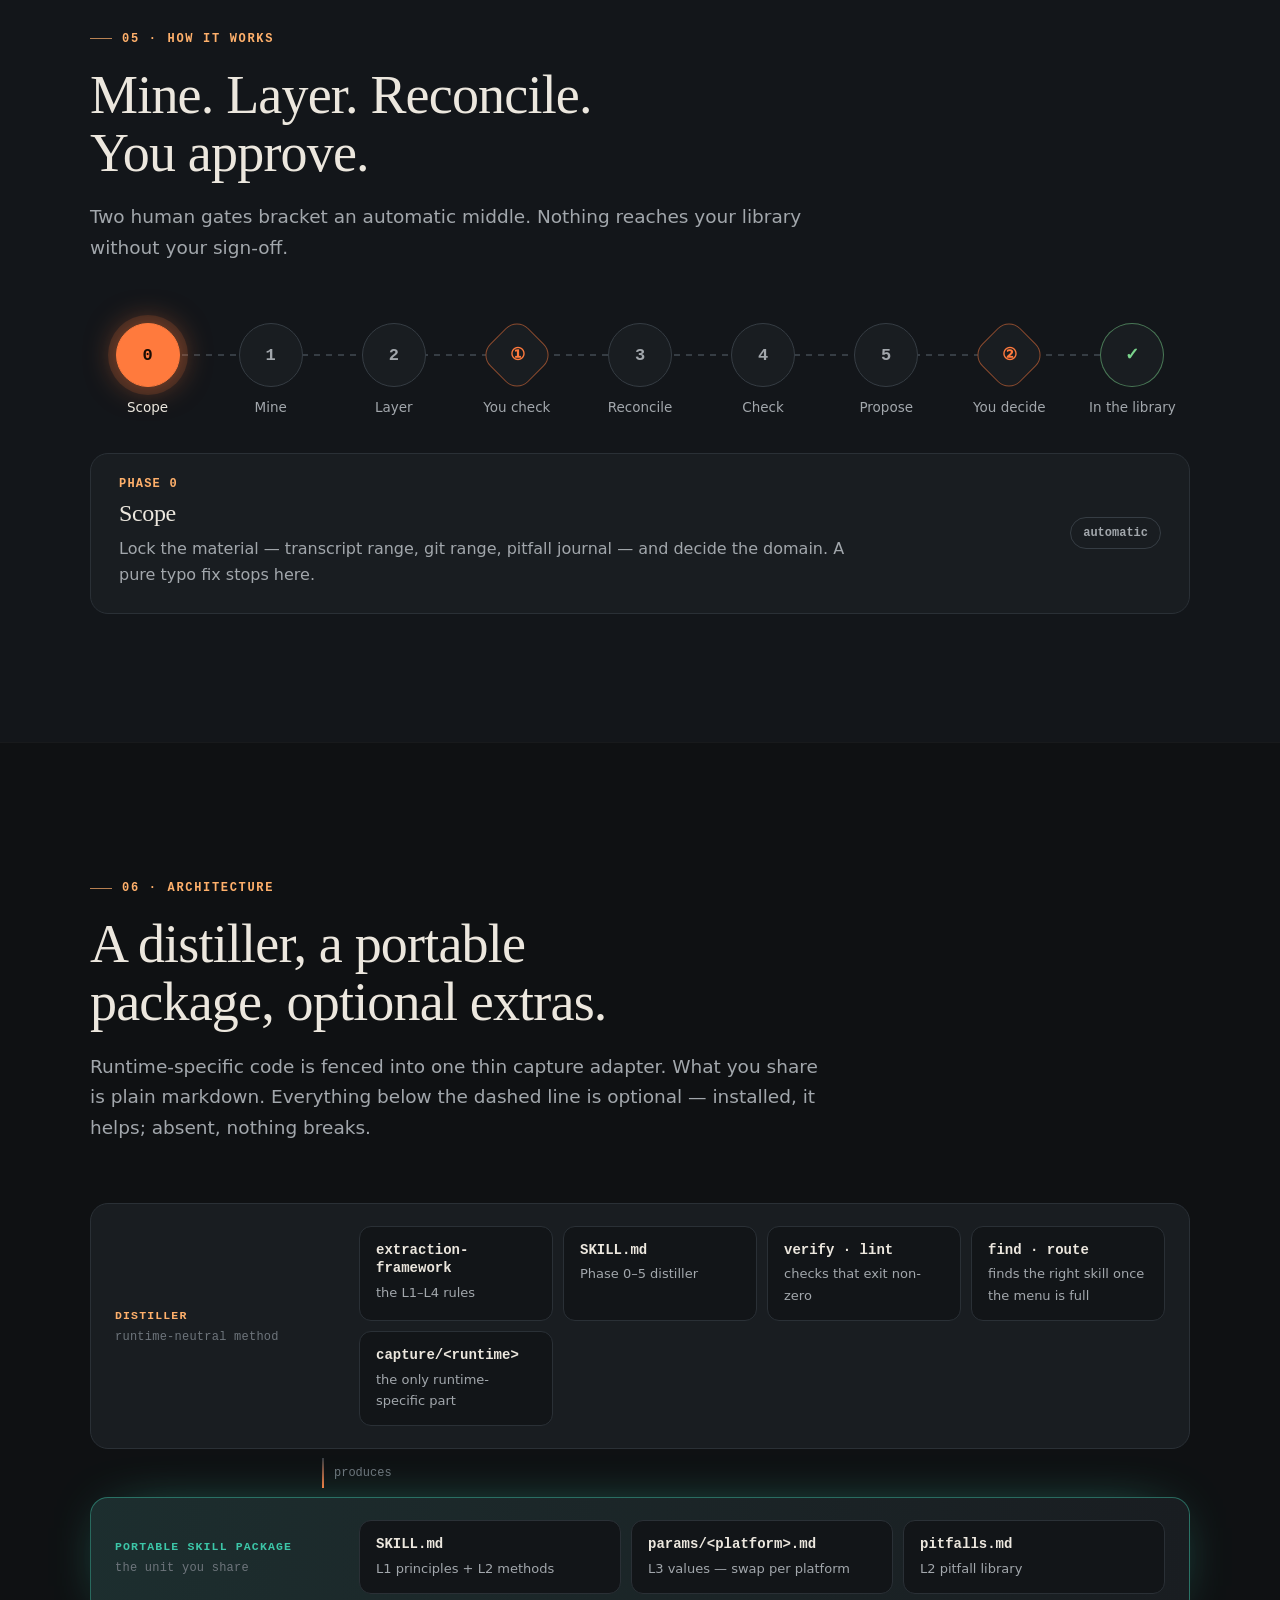
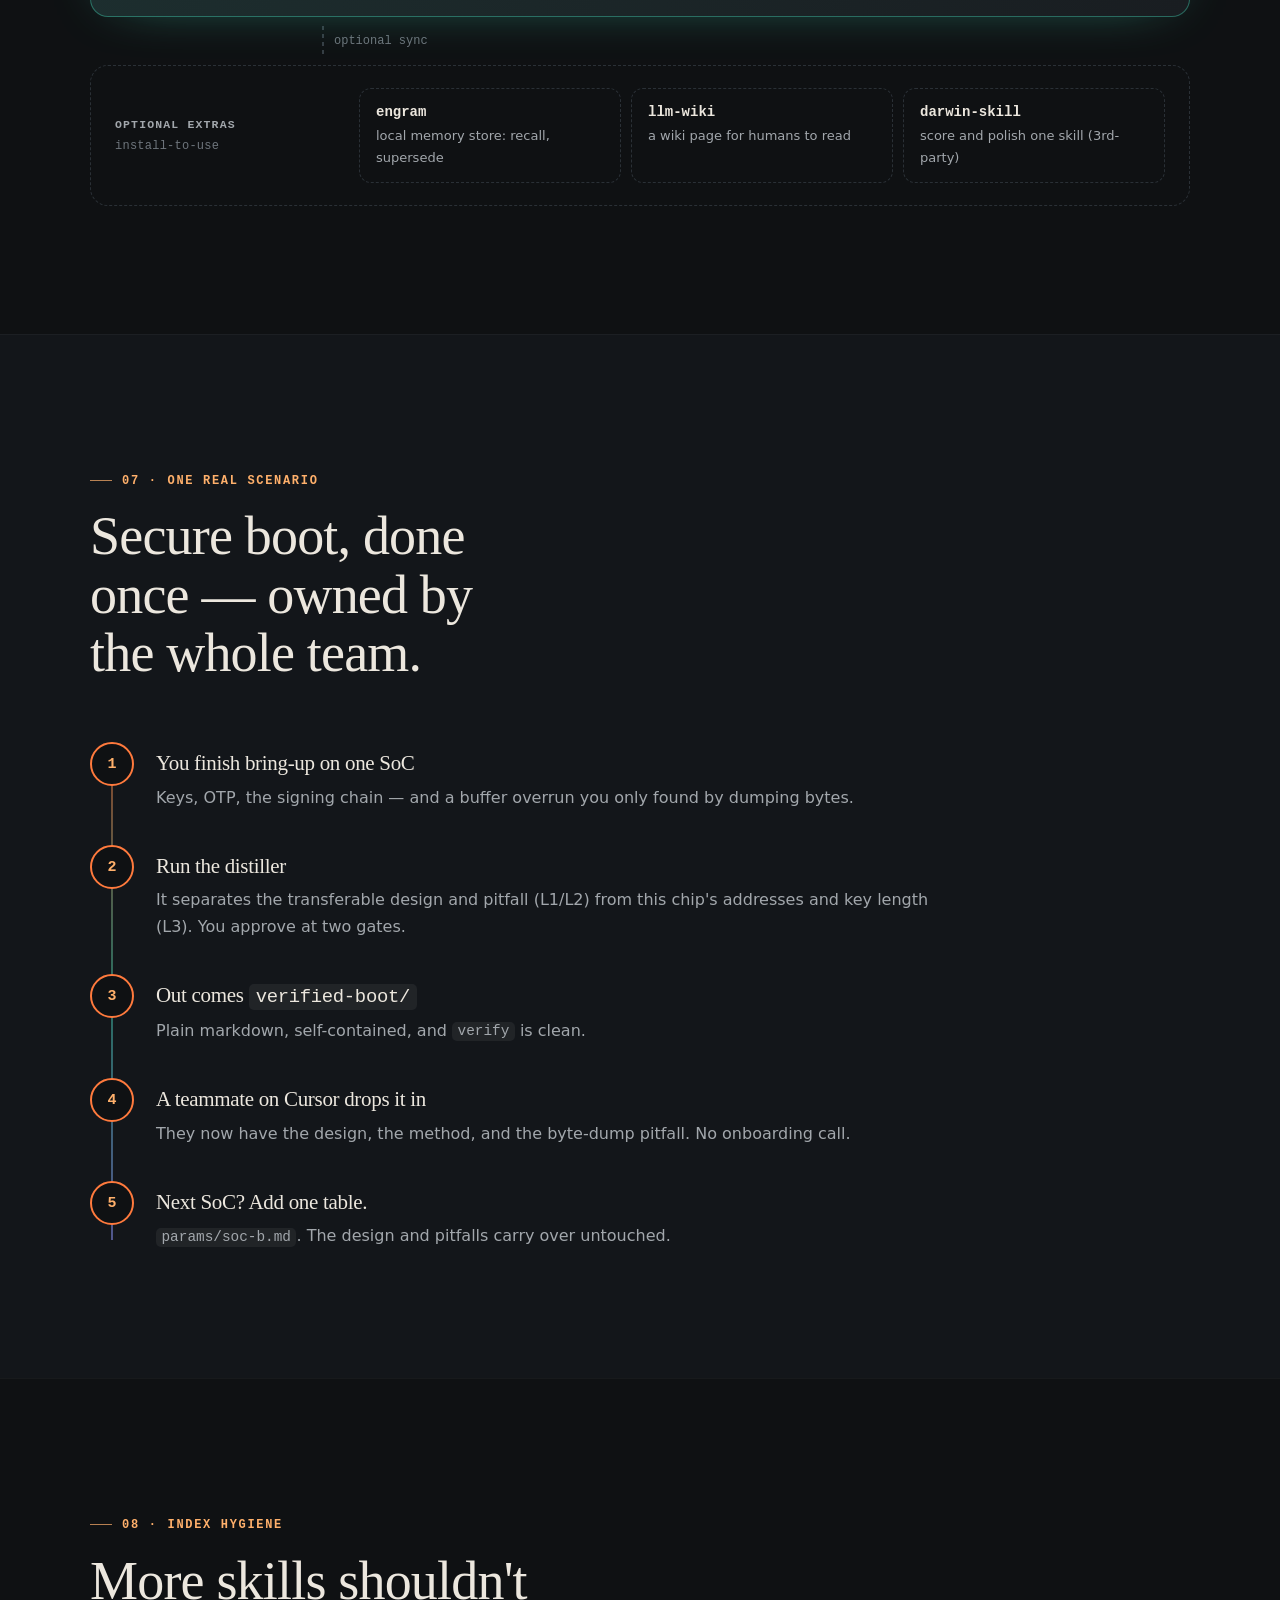
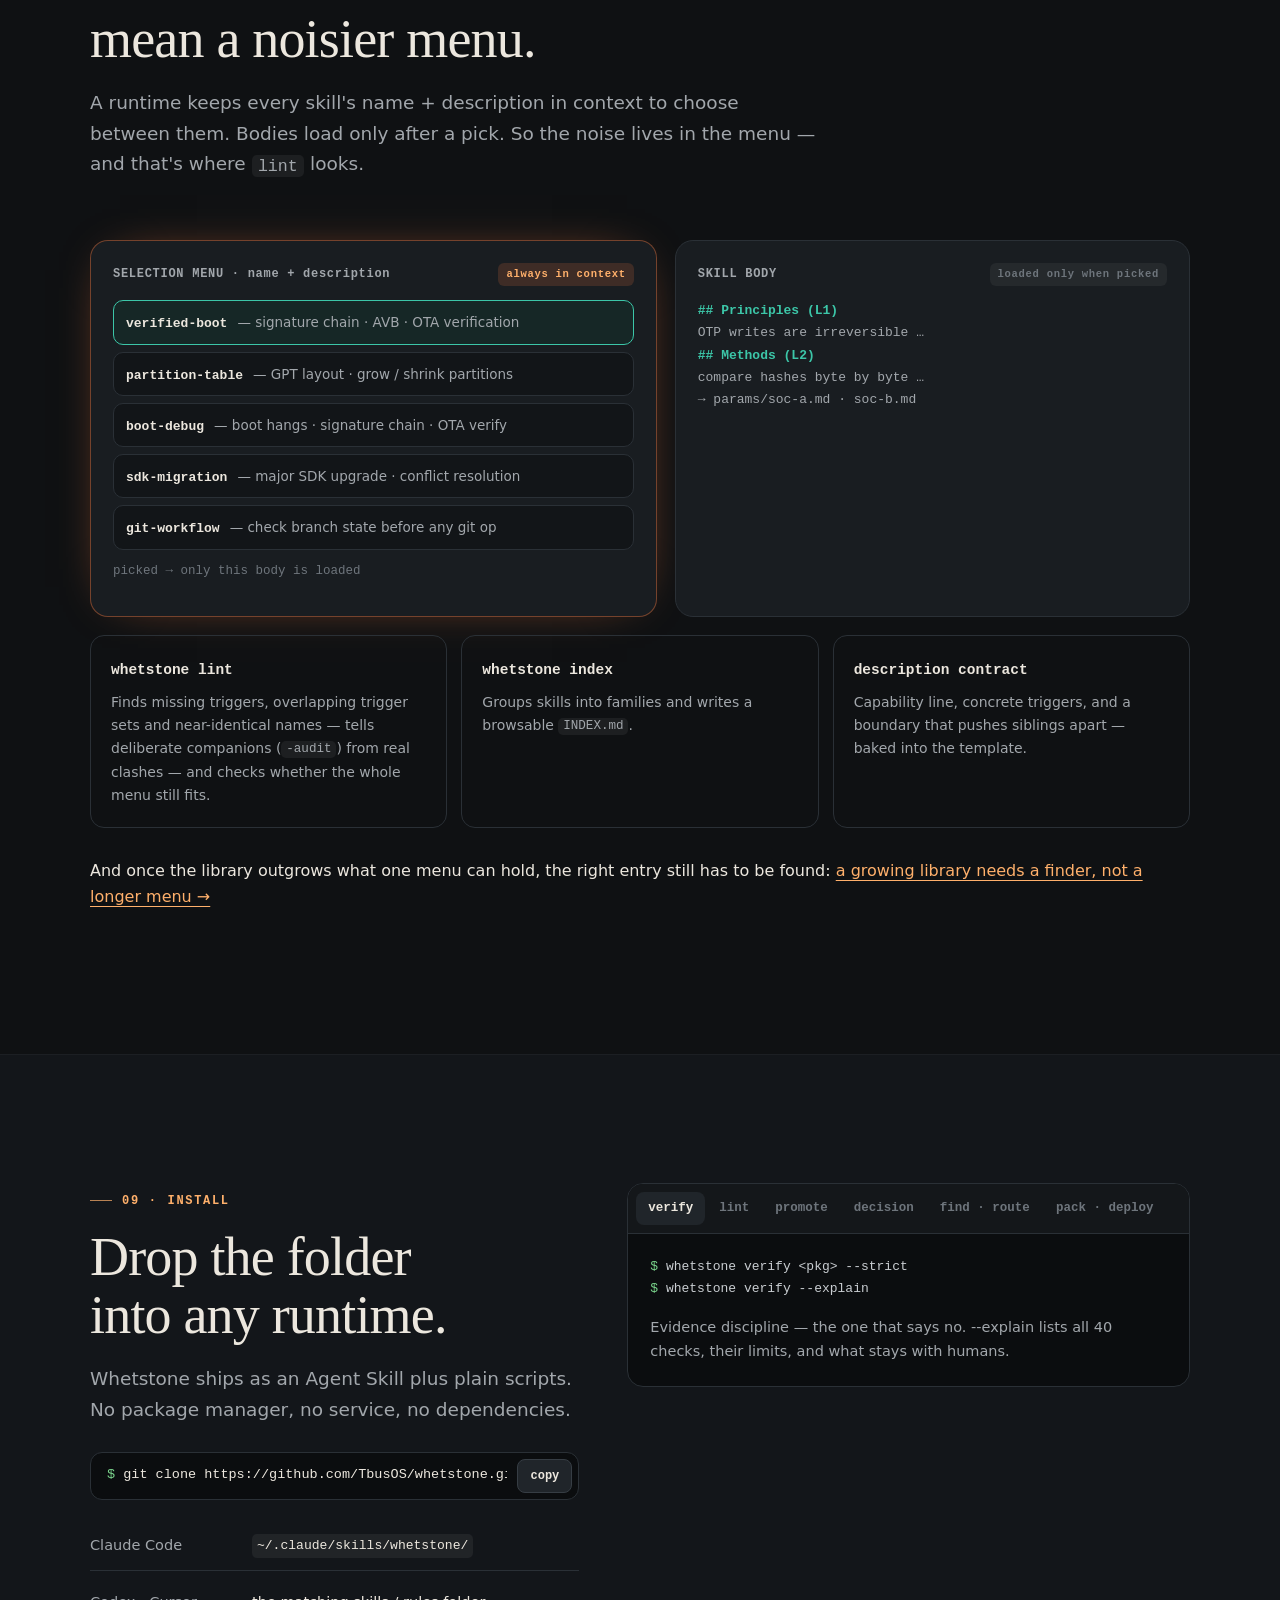
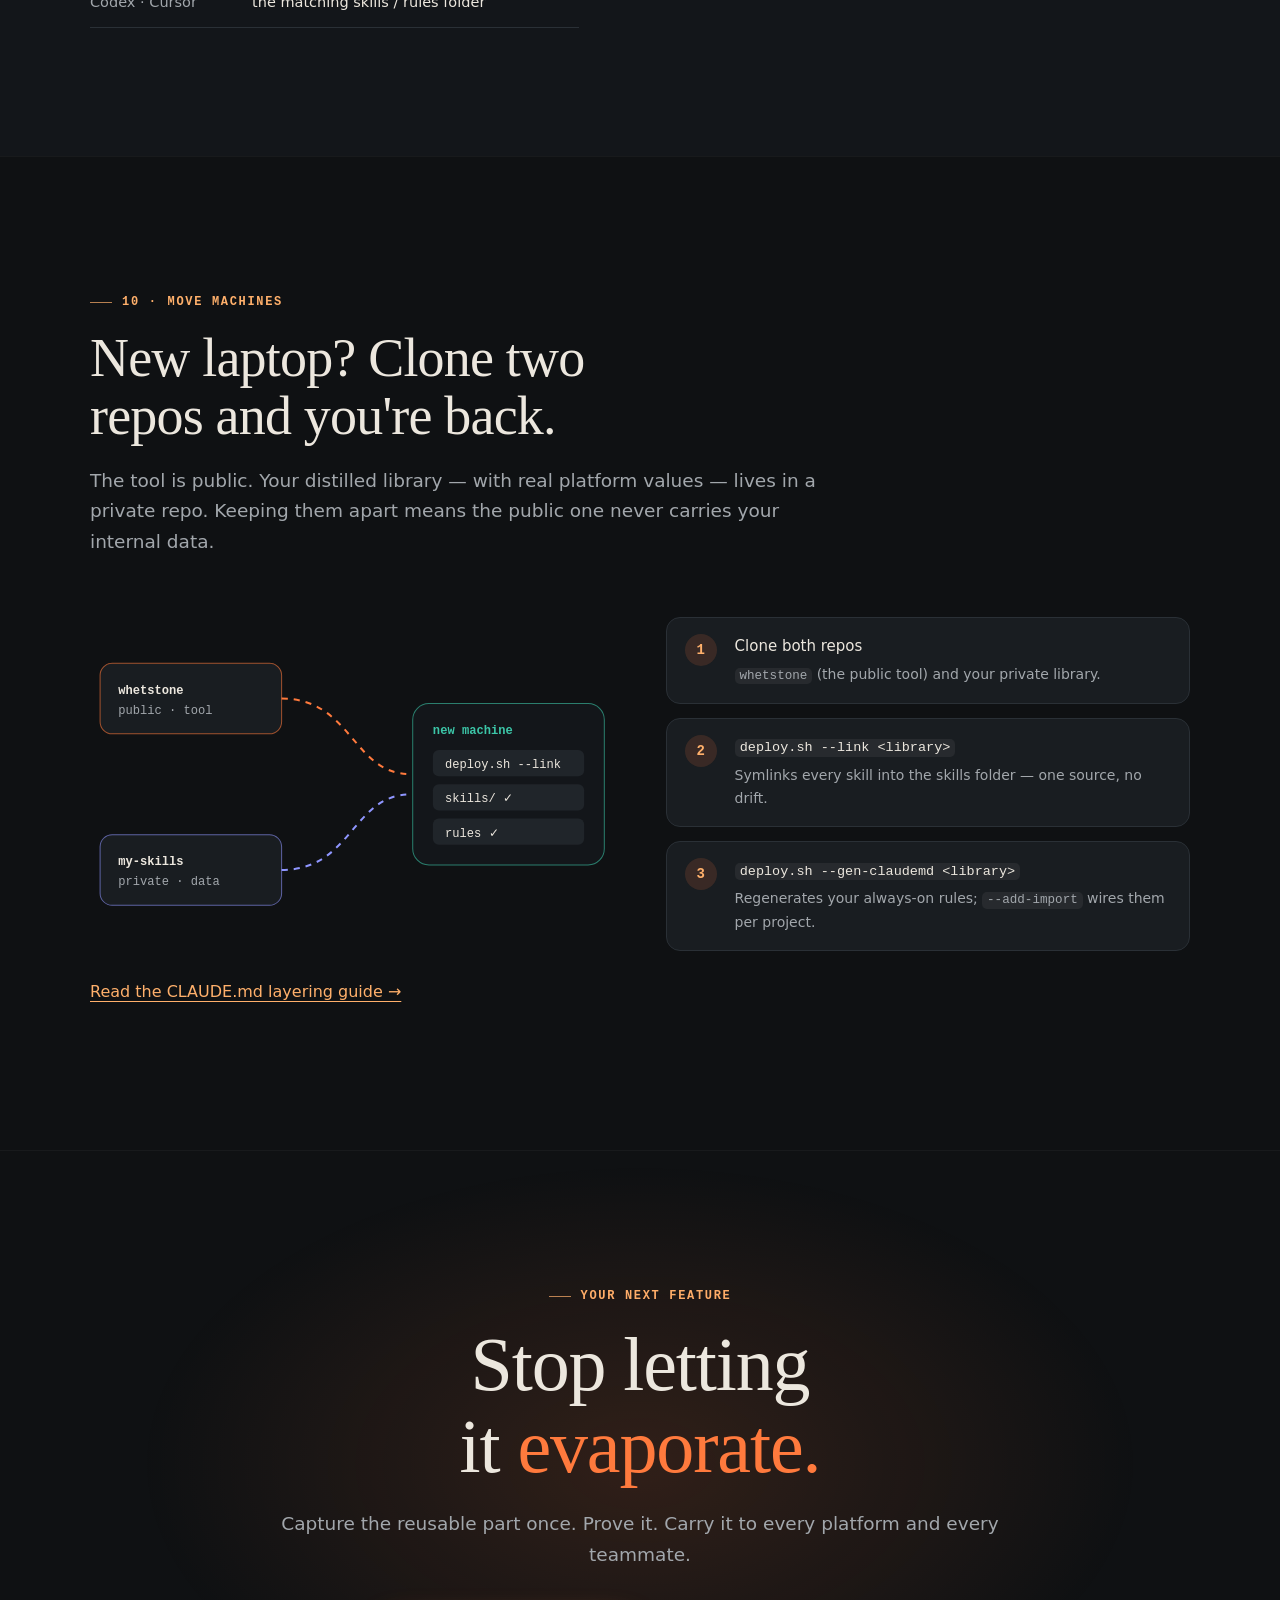
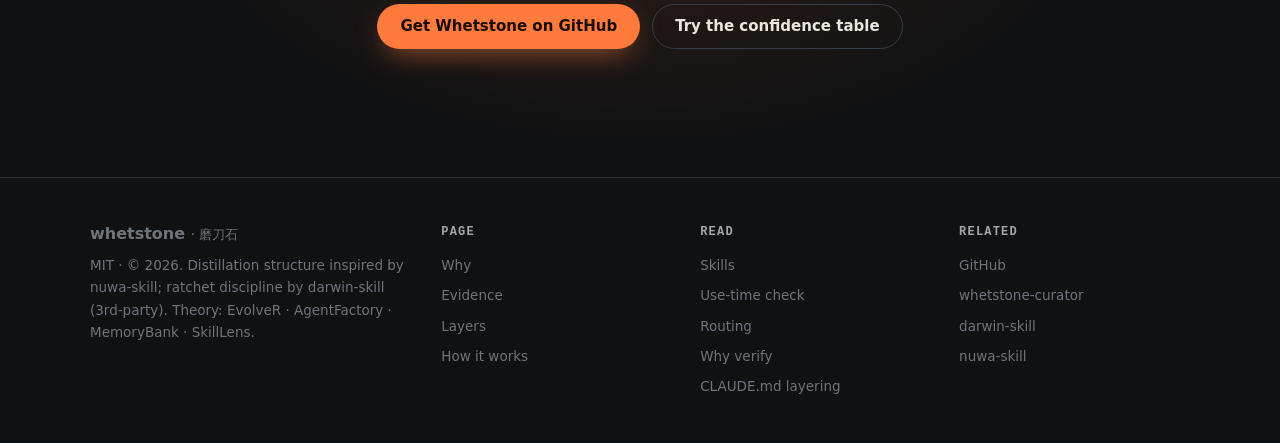
==== commit dd9c31f8: "feat(verify): 来源里写的提交号必须真的存在 —— 新增 --repo、V08c、V08d V08b 只看「来源」里有没有提交号的样子。模型写一个像样、 但根本不存在的提交号,它照样放过。" ====
--- a/docs/index.html
+++ b/docs/index.html
@@ -399,8 +399,8 @@
 <div class="banner" id="top">
   <div class="wrap">
     <span class="tag">0.2.0</span>
-    <span class="en"><b>whetstone decision</b> now keeps every call you make in review — and <b>verify</b> runs 38 checks that exit non-zero.</span>
-    <span class="zh"><b>whetstone decision</b> 会把你在人审里做的每个决定记下来；<b>verify</b> 现在有 38 条检查，不合格就返回非零退出码。</span>
+    <span class="en"><b>whetstone decision</b> now keeps every call you make in review — and <b>verify</b> runs 40 checks that exit non-zero.</span>
+    <span class="zh"><b>whetstone decision</b> 会把你在人审里做的每个决定记下来；<b>verify</b> 现在有 40 条检查，不合格就返回非零退出码。</span>
   </div>
 </div>
 
@@ -444,7 +444,7 @@
 
     <div class="stats rv">
       <div><b>4</b><span class="en">layers, by how far knowledge carries</span><span class="zh">层，按知识能走多远来分</span></div>
-      <div><b>38</b><span class="en">mechanical checks in <code>verify</code></span><span class="zh"><code>verify</code> 里的机械检查</span></div>
+      <div><b>40</b><span class="en">mechanical checks in <code>verify</code></span><span class="zh"><code>verify</code> 里的机械检查</span></div>
       <div><b>2</b><span class="en">human review gates</span><span class="zh">道人审关</span></div>
       <div><b>0</b><span class="en">runtime dependencies</span><span class="zh">运行时依赖</span></div>
     </div>
@@ -510,7 +510,7 @@
         <pre id="term" aria-live="off"></pre>
       </div>
       <div class="checks rv d2" id="checks">
-        <div class="checks-num"><b>38</b><span class="en">checks, grouped by what they guard</span><span class="zh">条检查，按守的是什么分组</span></div>
+        <div class="checks-num"><b>40</b><span class="en">checks, grouped by what they guard</span><span class="zh">条检查，按守的是什么分组</span></div>
         <div class="bars" id="bars"></div>
         <div class="legend">
           <span><i style="background:var(--refuse)"></i>error · exit 1</span>
@@ -519,7 +519,7 @@
         </div>
       </div>
     </div>
-    <p class="ev-foot rv"><span class="en">Each of the 38 codes is tested in both directions — it fires on a bad package and stays quiet on a good one — and a mutation test deletes checks one at a time to prove the suite notices: 14 of 14 caught.</span><span class="zh">38 个检查码每一个都正反两个方向测过：坏包上必须报、好包上必须不报。另有变异测试逐条删掉检查，确认测试套件会发现：14 条全部抓到。</span></p>
+    <p class="ev-foot rv"><span class="en">Each of the 40 codes is tested in both directions — it fires on a bad package and stays quiet on a good one — and a mutation test deletes checks one at a time to prove the suite notices: 22 of 22 caught.</span><span class="zh">40 个检查码每一个都正反两个方向测过：坏包上必须报、好包上必须不报。另有变异测试逐条删掉检查，确认测试套件会发现：22 条全部抓到。</span></p>
 
     <!-- calculator -->
     <div class="calc">
@@ -1006,7 +1006,11 @@
       ['w', '  ! SKILL.md  [V25] no section says what must NEVER be done in this domain'],
       ['w', '  ! params/soc-x.md  [V22] no 替代记录 section'],
       ['', ''],
-      ['s', 'summary: 5 error(s), 3 warning(s), 0 info'],
+      ['', 'INFO (1)'],
+      ['', '  i demo-skill  [V08d] 2 commit hash(es) cited in 来源 / 复现记录, none checked against git'],
+      ['a', '      → pass --repo <git repo> (once per repository) to check that each one exists'],
+      ['', ''],
+      ['s', 'summary: 5 error(s), 3 warning(s), 1 info'],
       ['', ''],
       ['p', '$ ', 'c', 'echo $?'],
       ['x', '1']
@@ -1050,7 +1054,7 @@
   /* ───────────── checks chart (counts from `whetstone verify --explain`) ───────────── */
   (function bars() {
     var G = [
-      { en: 'Provenance fields', zh: '溯源字段', E: 7, W: 5, I: 0 },
+      { en: 'Provenance fields', zh: '溯源字段', E: 8, W: 5, I: 1 },
       { en: 'Package structure', zh: '包结构完整性', E: 4, W: 3, I: 0 },
       { en: 'Layering discipline', zh: '分层纪律', E: 3, W: 3, I: 0 },
       { en: 'Reproduction records', zh: '复现记录', E: 3, W: 1, I: 1 },
@@ -1058,7 +1062,7 @@
       { en: 'Runtime neutrality', zh: 'runtime 中立', E: 2, W: 1, I: 0 },
       { en: 'Prohibition list (§14)', zh: '禁止清单（§14）', E: 0, W: 1, I: 0 }
     ];
-    var host = document.getElementById('bars'), max = 12;
+    var host = document.getElementById('bars'), max = 14;
     function render() {
       host.innerHTML = '';
       G.forEach(function (g) {
@@ -1357,7 +1361,7 @@
   /* ───────────── cli tabs ───────────── */
   (function tabs() {
     var D = [
-      { t: 'verify', c: ['whetstone verify <pkg> --strict', 'whetstone verify --explain'], d: { en: 'Evidence discipline — the one that says no. --explain lists all 38 checks, their limits, and what stays with humans.', zh: '证据纪律 —— 会说「不」的那个。--explain 列出全部 38 条检查、各自的边界，以及留给人判断的部分。' } },
+      { t: 'verify', c: ['whetstone verify <pkg> --strict', 'whetstone verify --explain'], d: { en: 'Evidence discipline — the one that says no. --explain lists all 40 checks, their limits, and what stays with humans.', zh: '证据纪律 —— 会说「不」的那个。--explain 列出全部 40 条检查、各自的边界，以及留给人判断的部分。' } },
       { t: 'lint', c: ['whetstone lint --src ~/skills', 'whetstone index --src ~/skills'], d: { en: 'Menu hygiene: overlapping triggers, name collisions, vague descriptions — plus a grouped catalog.', zh: '菜单卫生：触发词重叠、名字撞车、描述含糊 —— 再加一份分组目录。' } },
       { t: 'promote', c: ['whetstone promote <proposal>'], d: { en: 'Installs an approved proposal and refuses to overwrite an existing skill without being told to.', zh: '把批准的提案装进库；没有明确指示时，拒绝覆盖已有 skill。' } },
       { t: 'decision', c: ['whetstone decision add …', 'whetstone decision stats', 'whetstone decision alias --from … --to …'], d: { en: 'Records every review call and why. Records only — it analyses nothing yet, and changes no rule.', zh: '记录每一次人审决定和原因。只记录 —— 目前不做分析，也不改任何规则。' } },
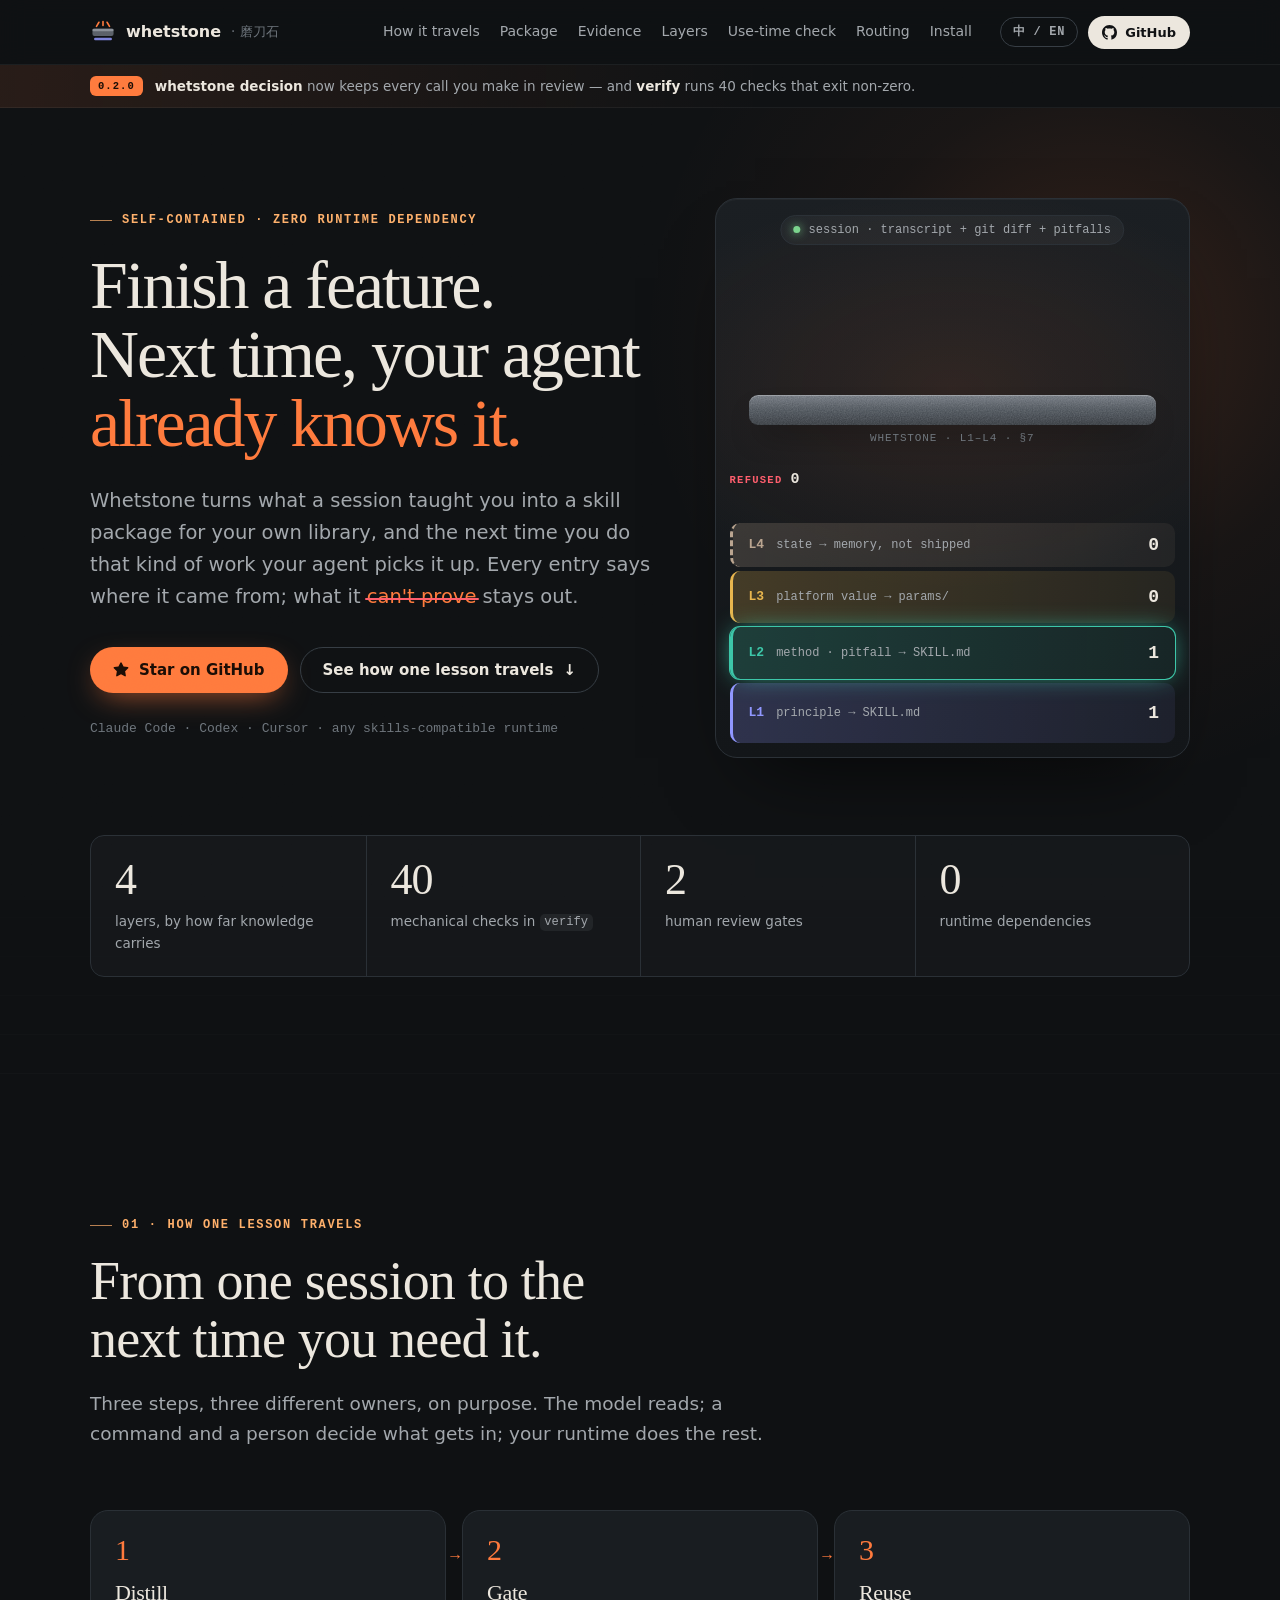
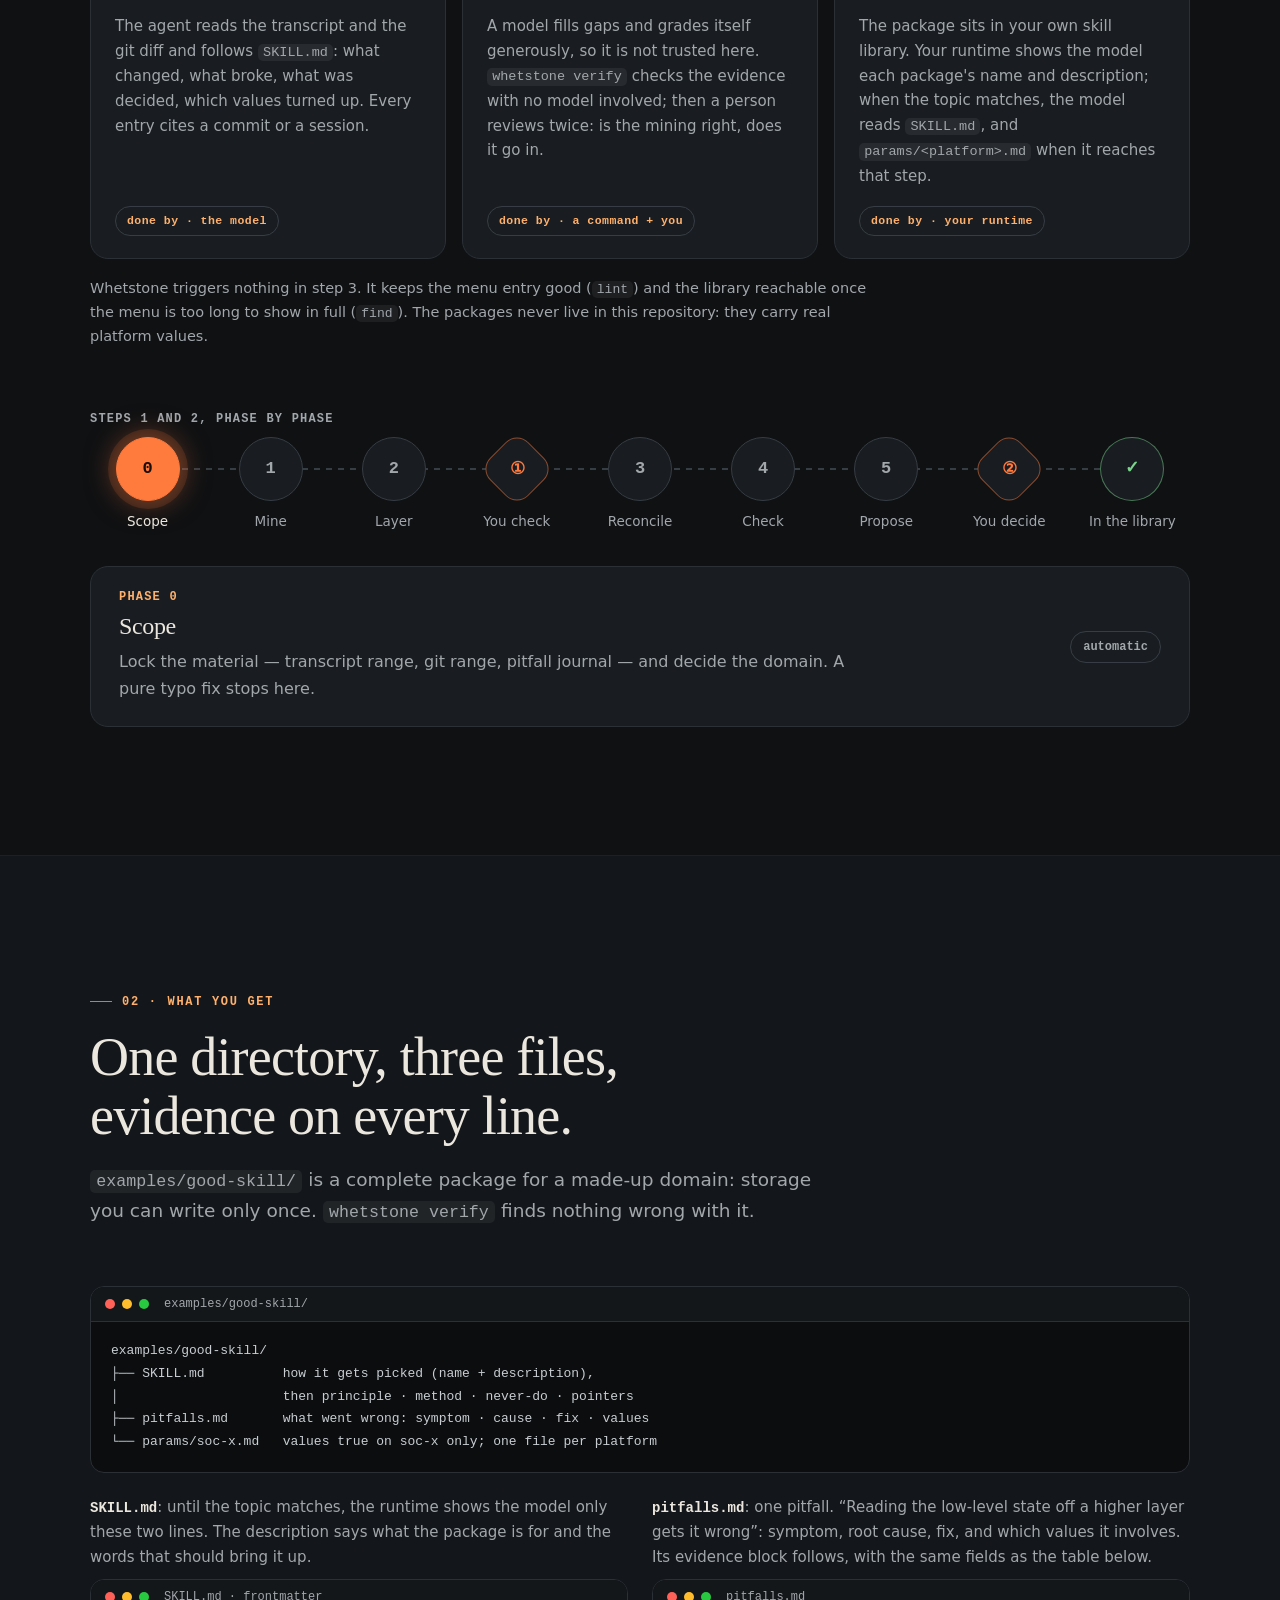
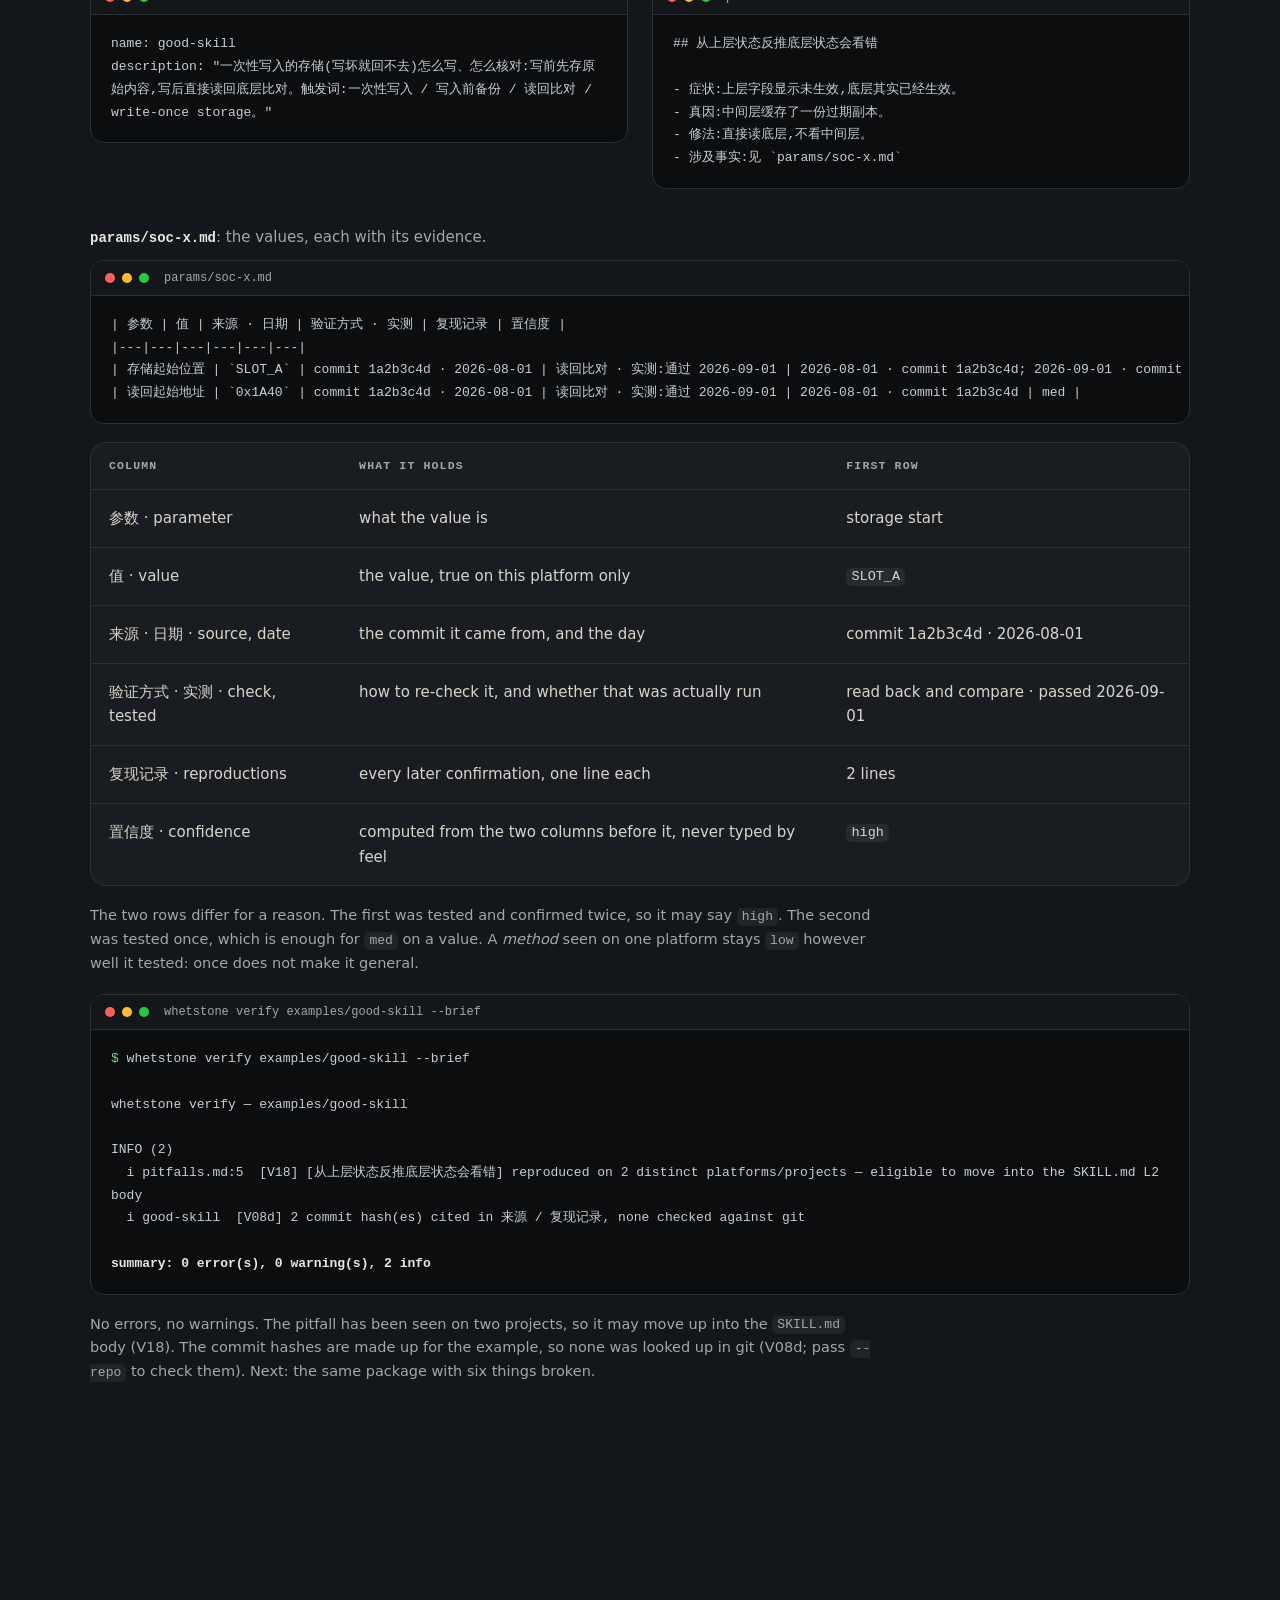
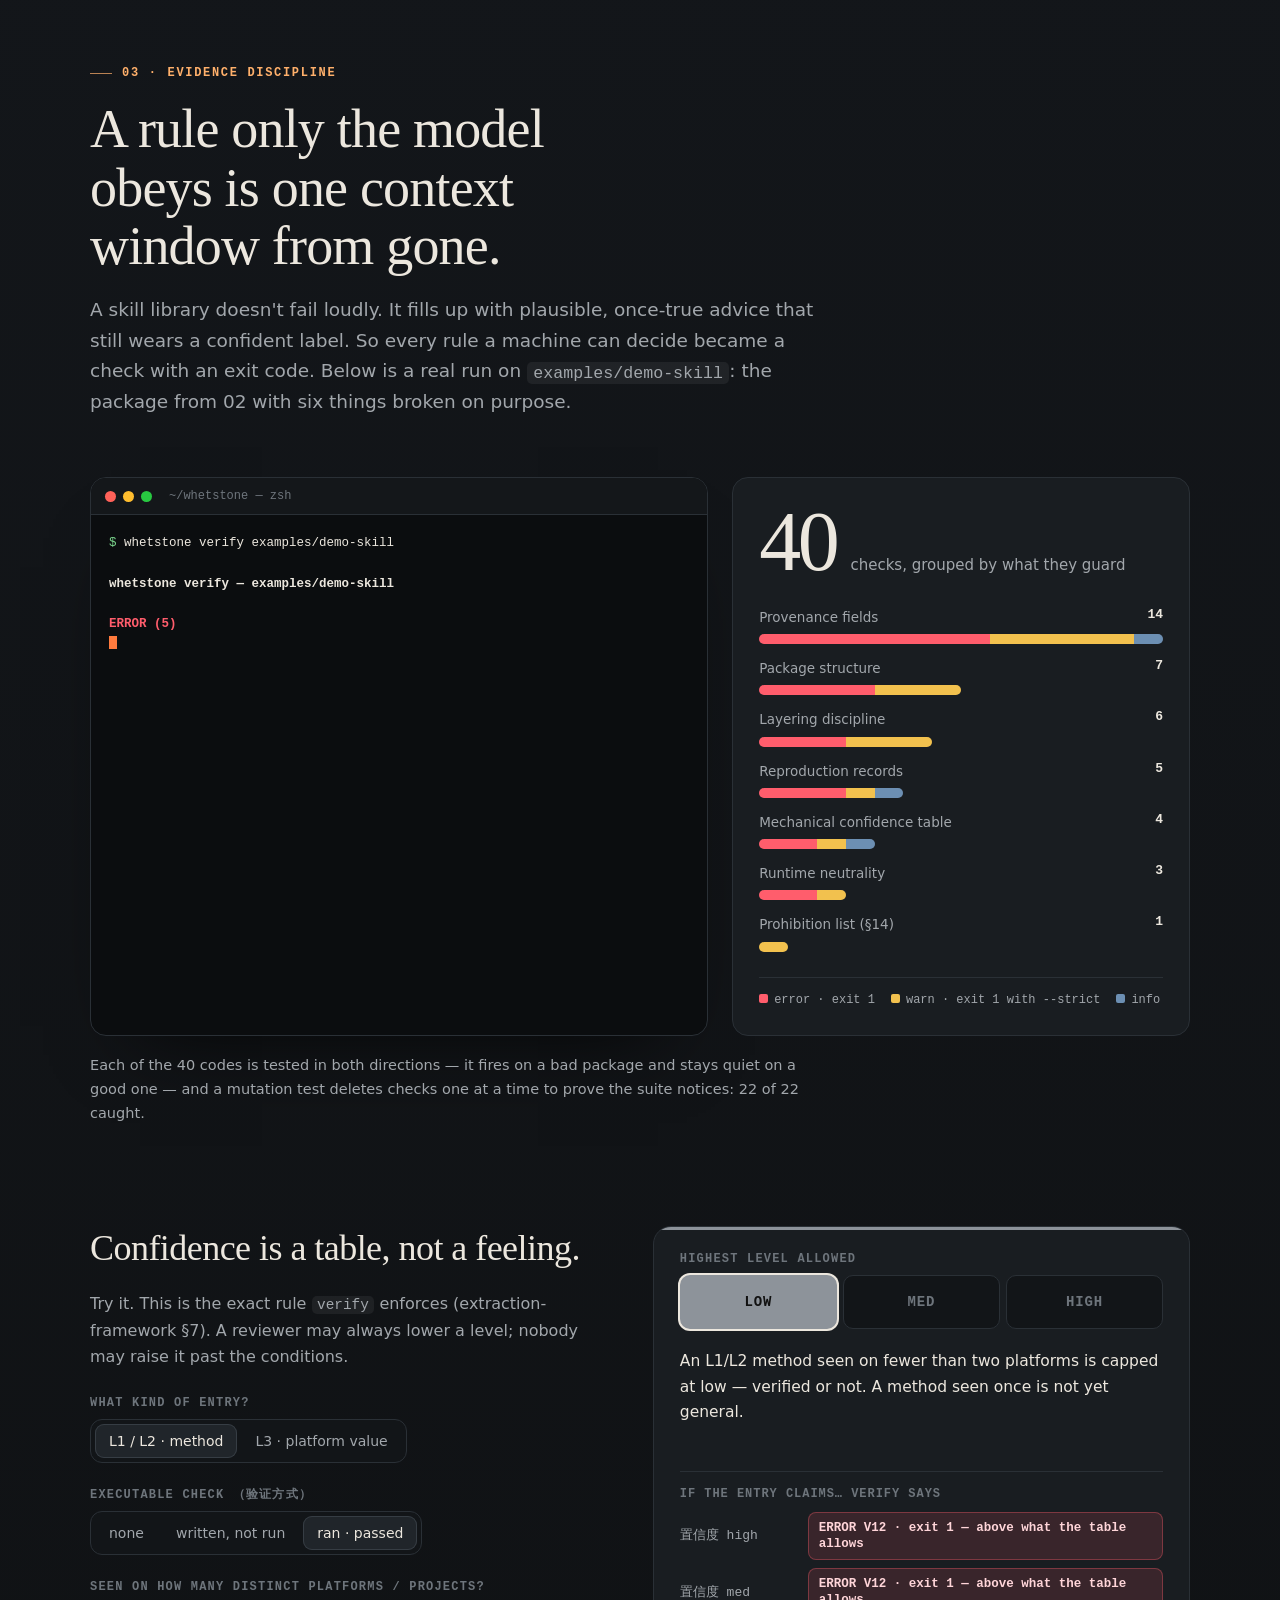
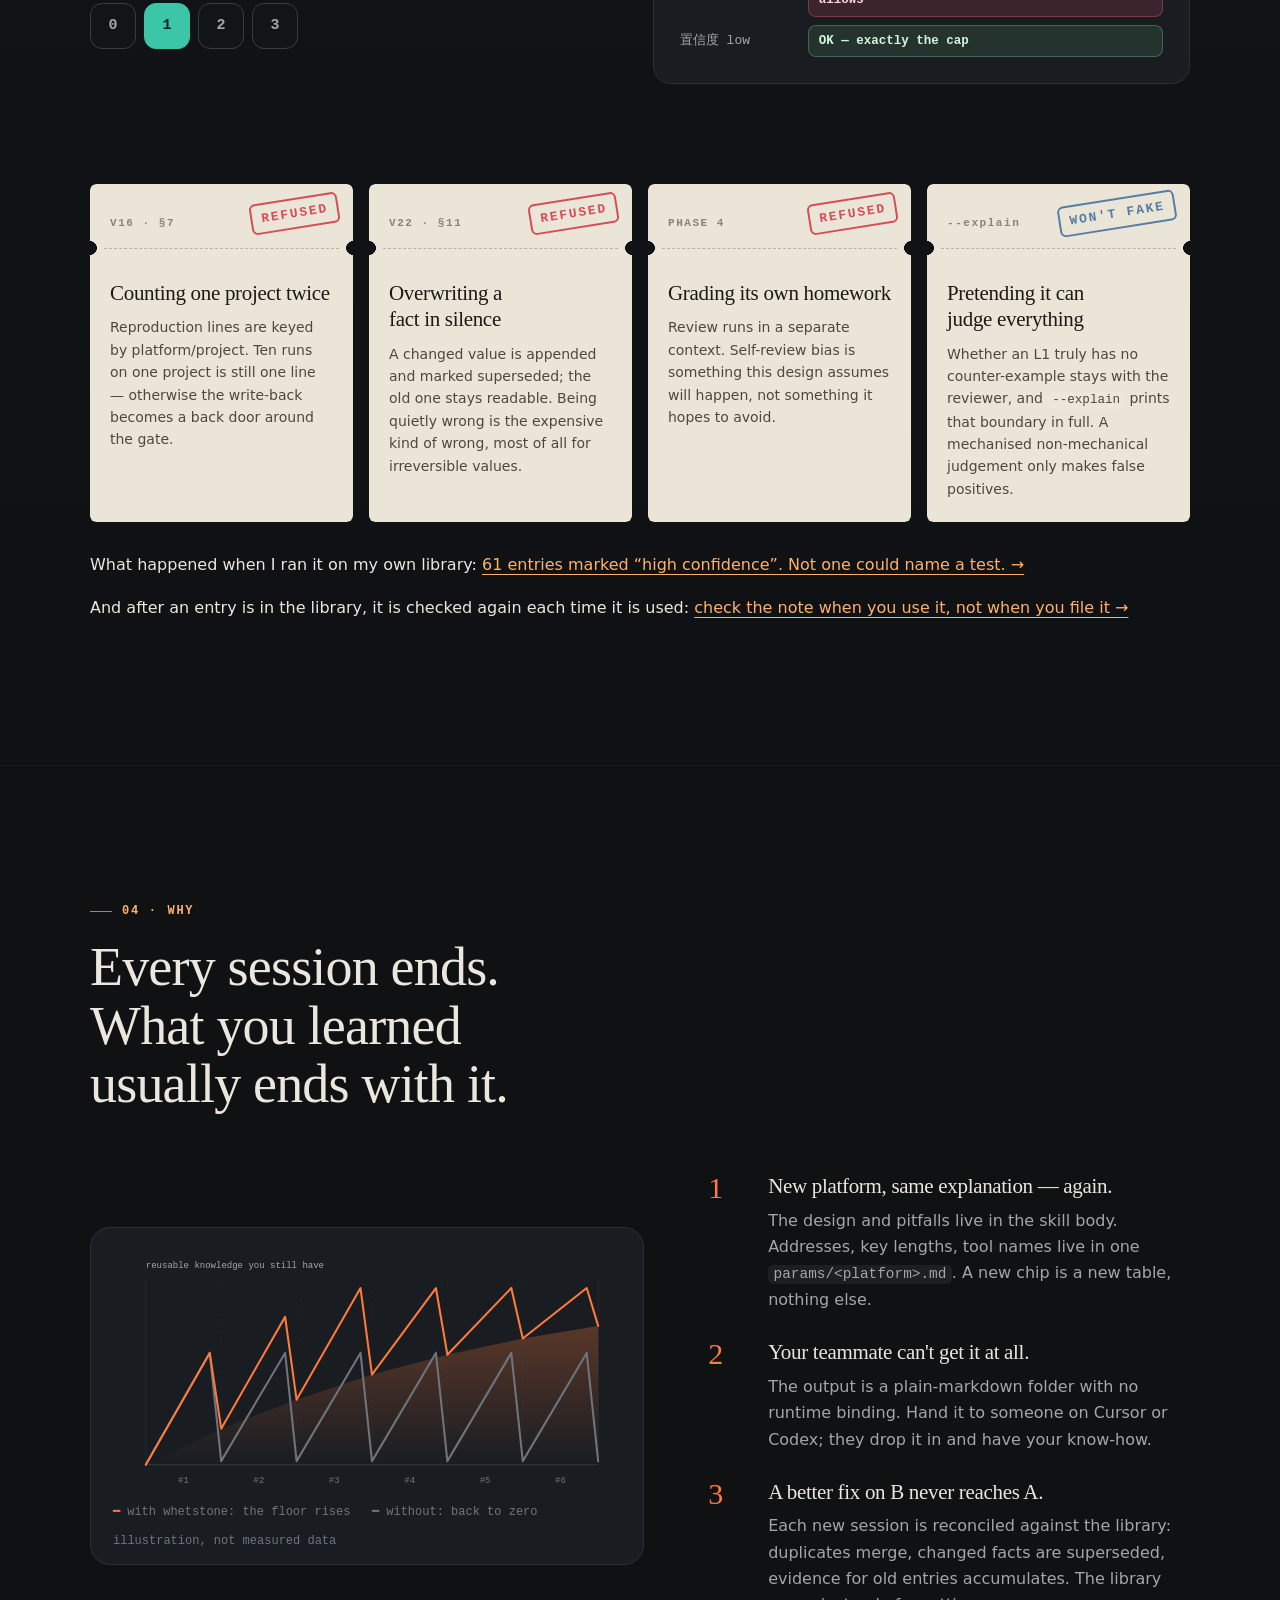
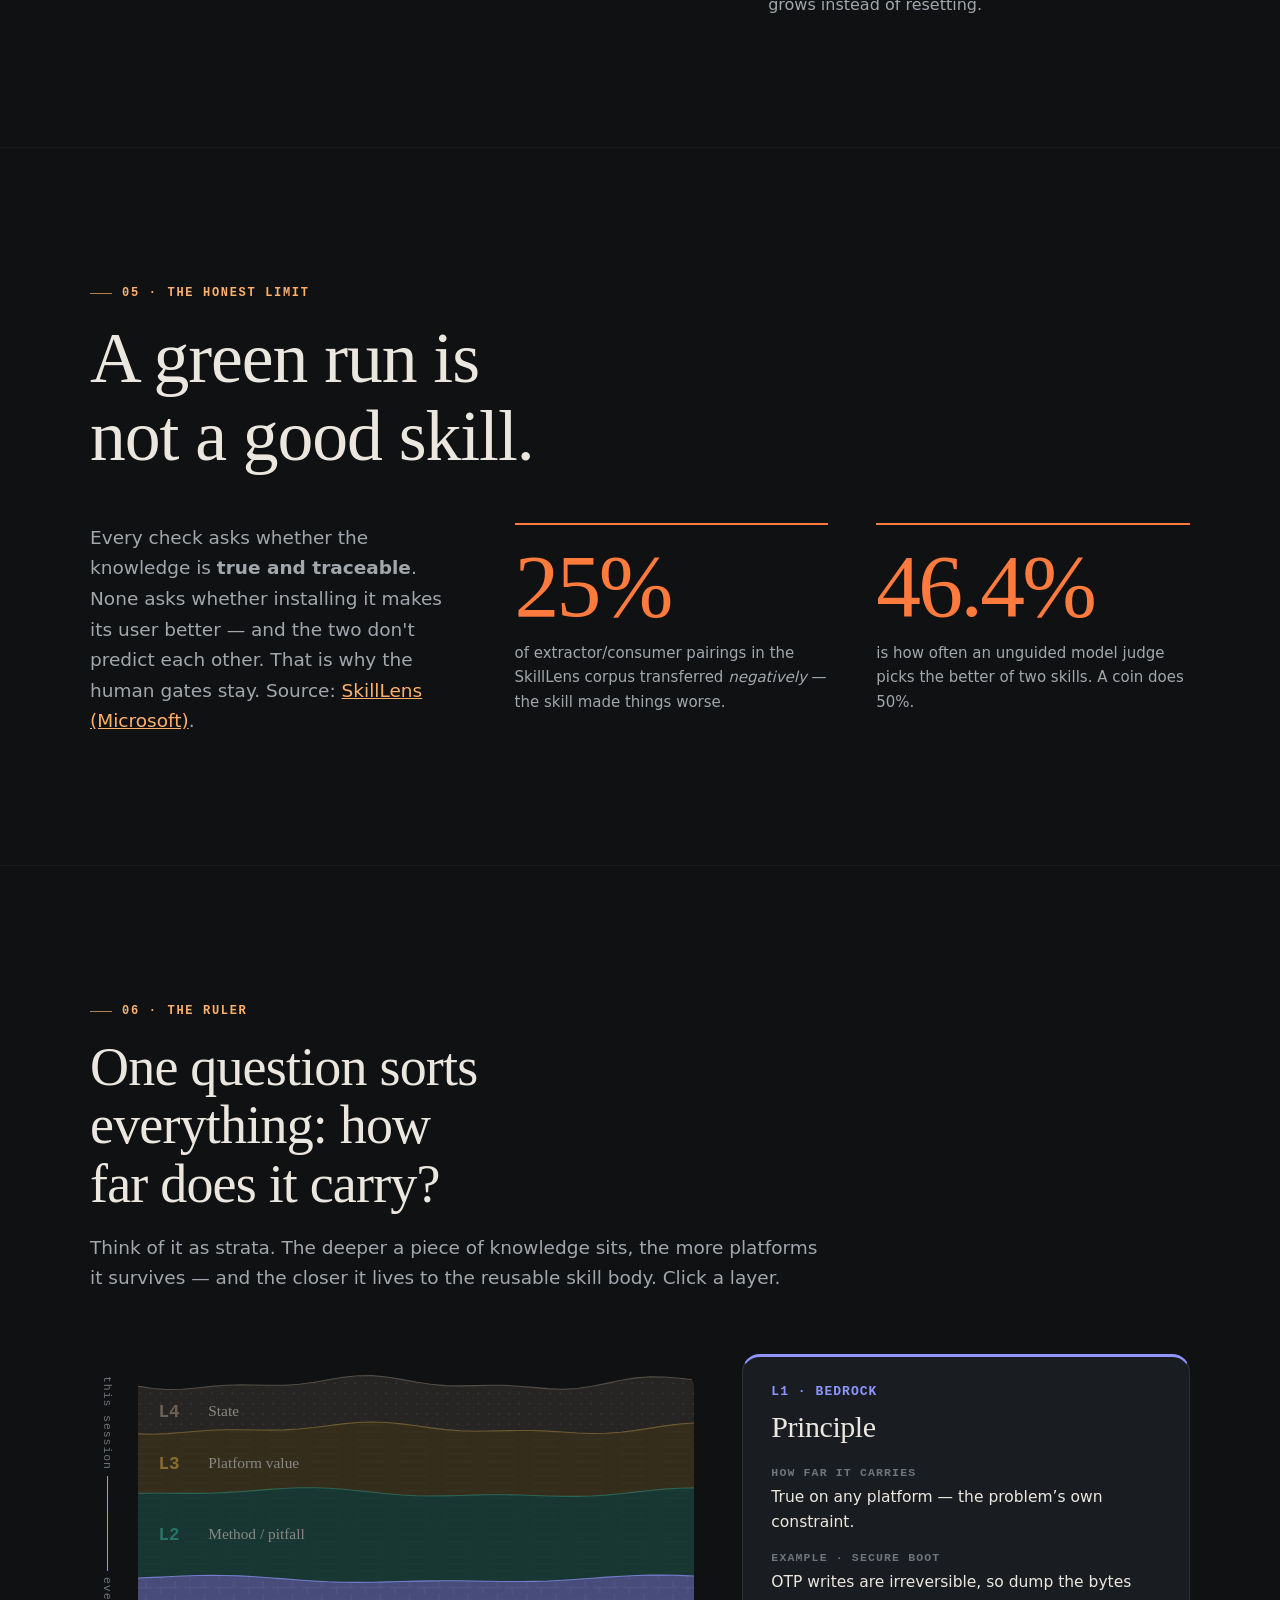
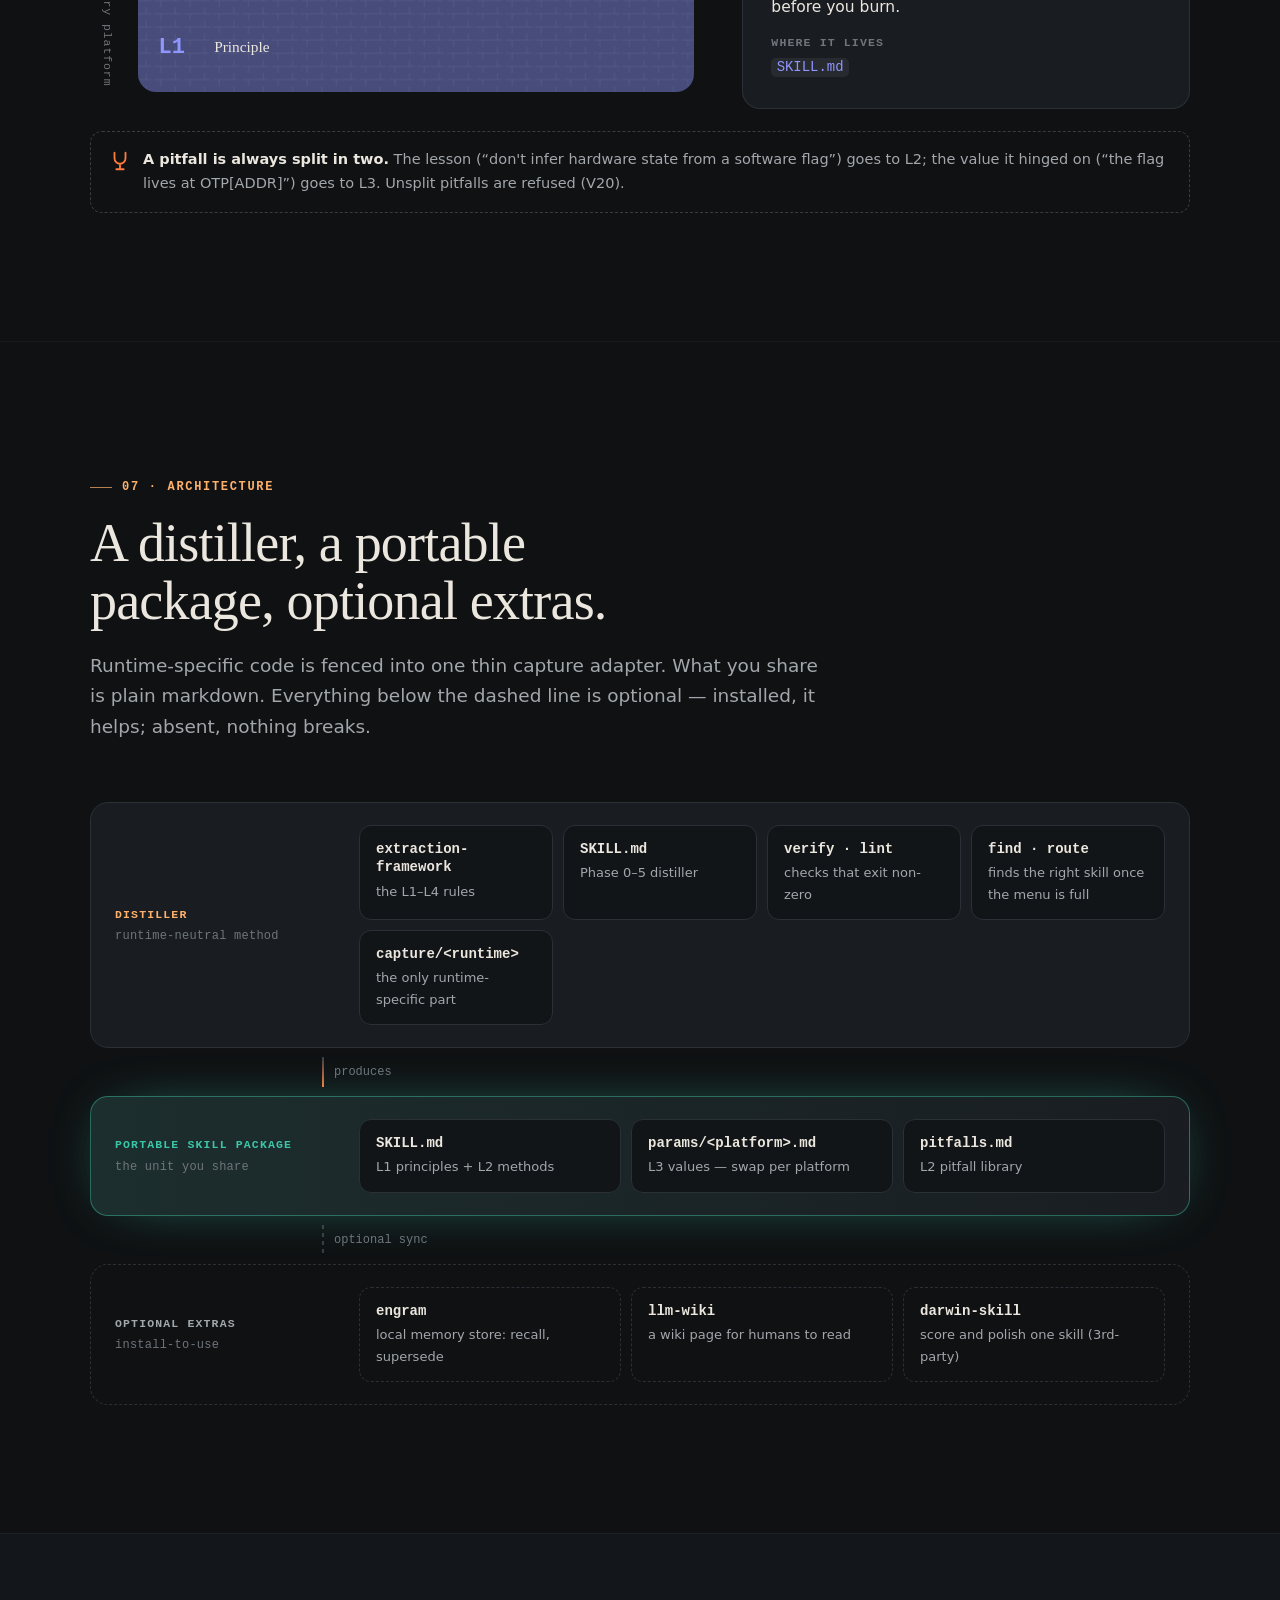
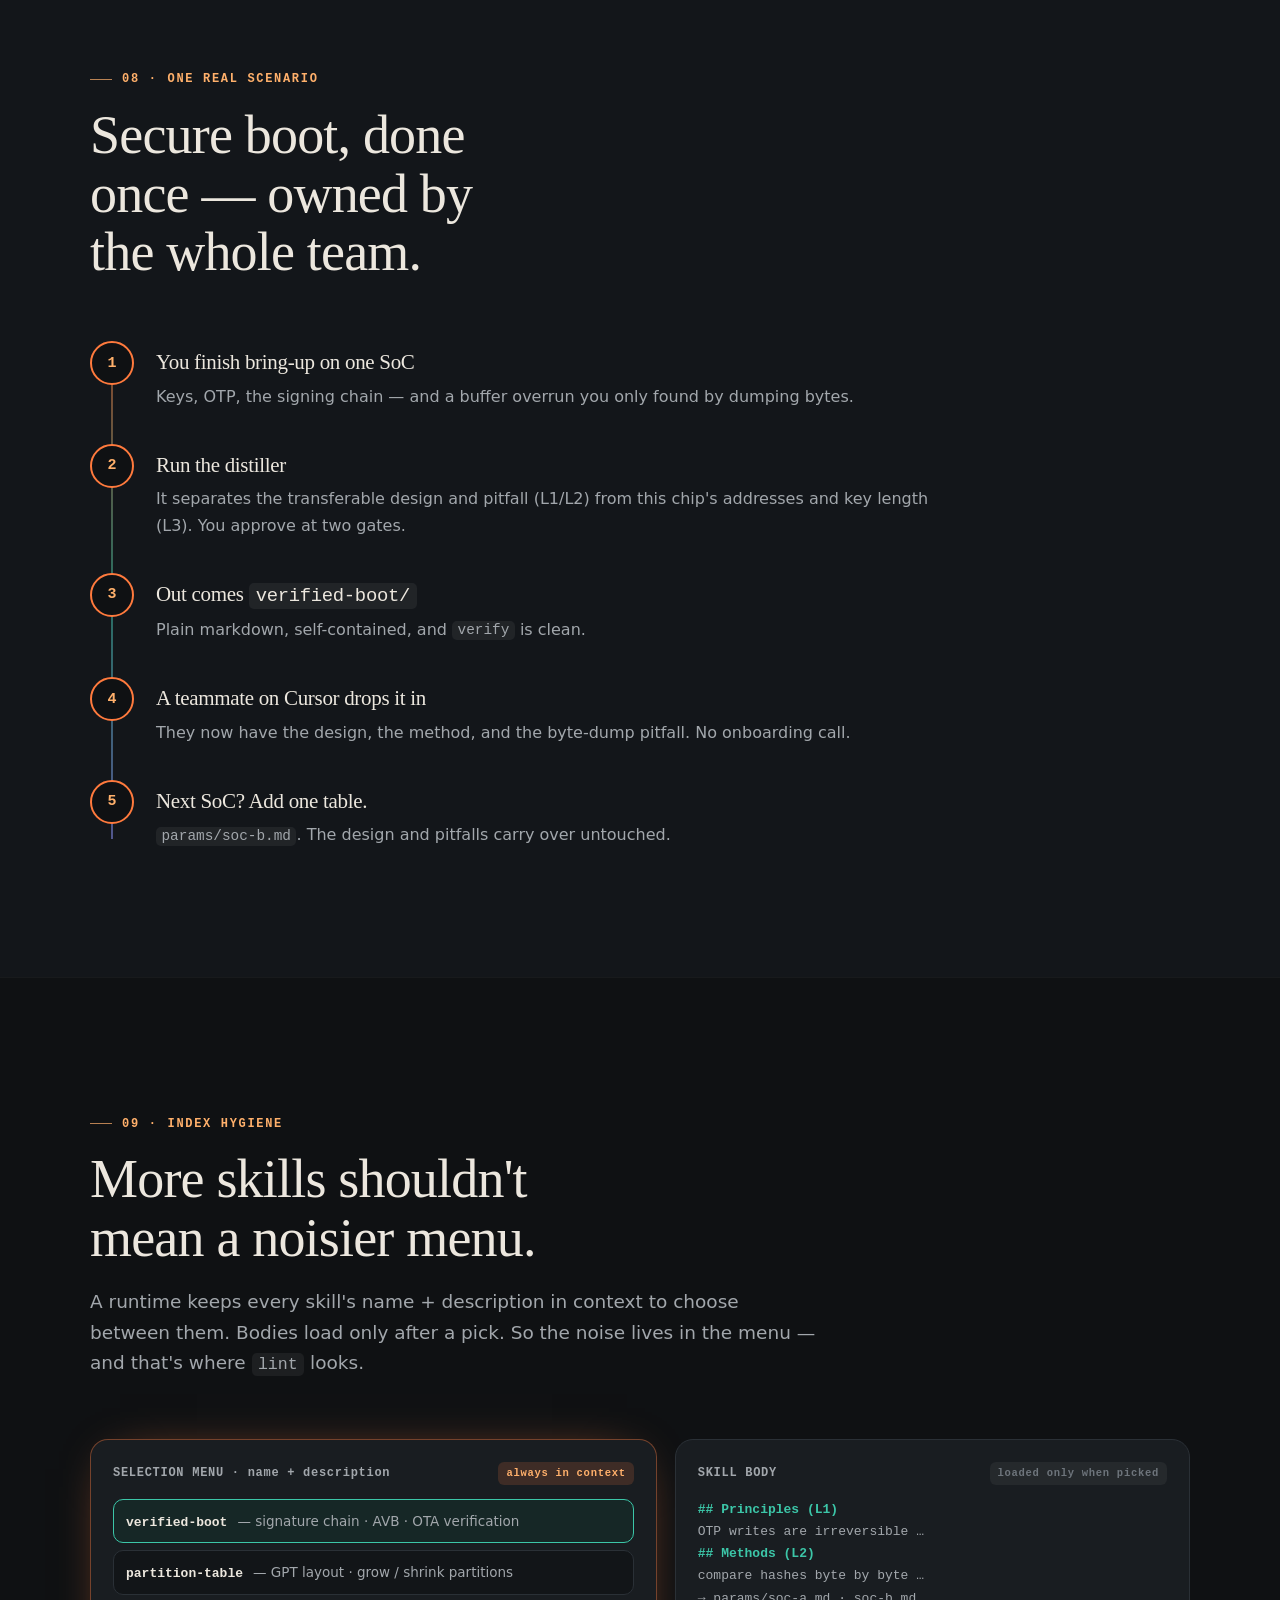
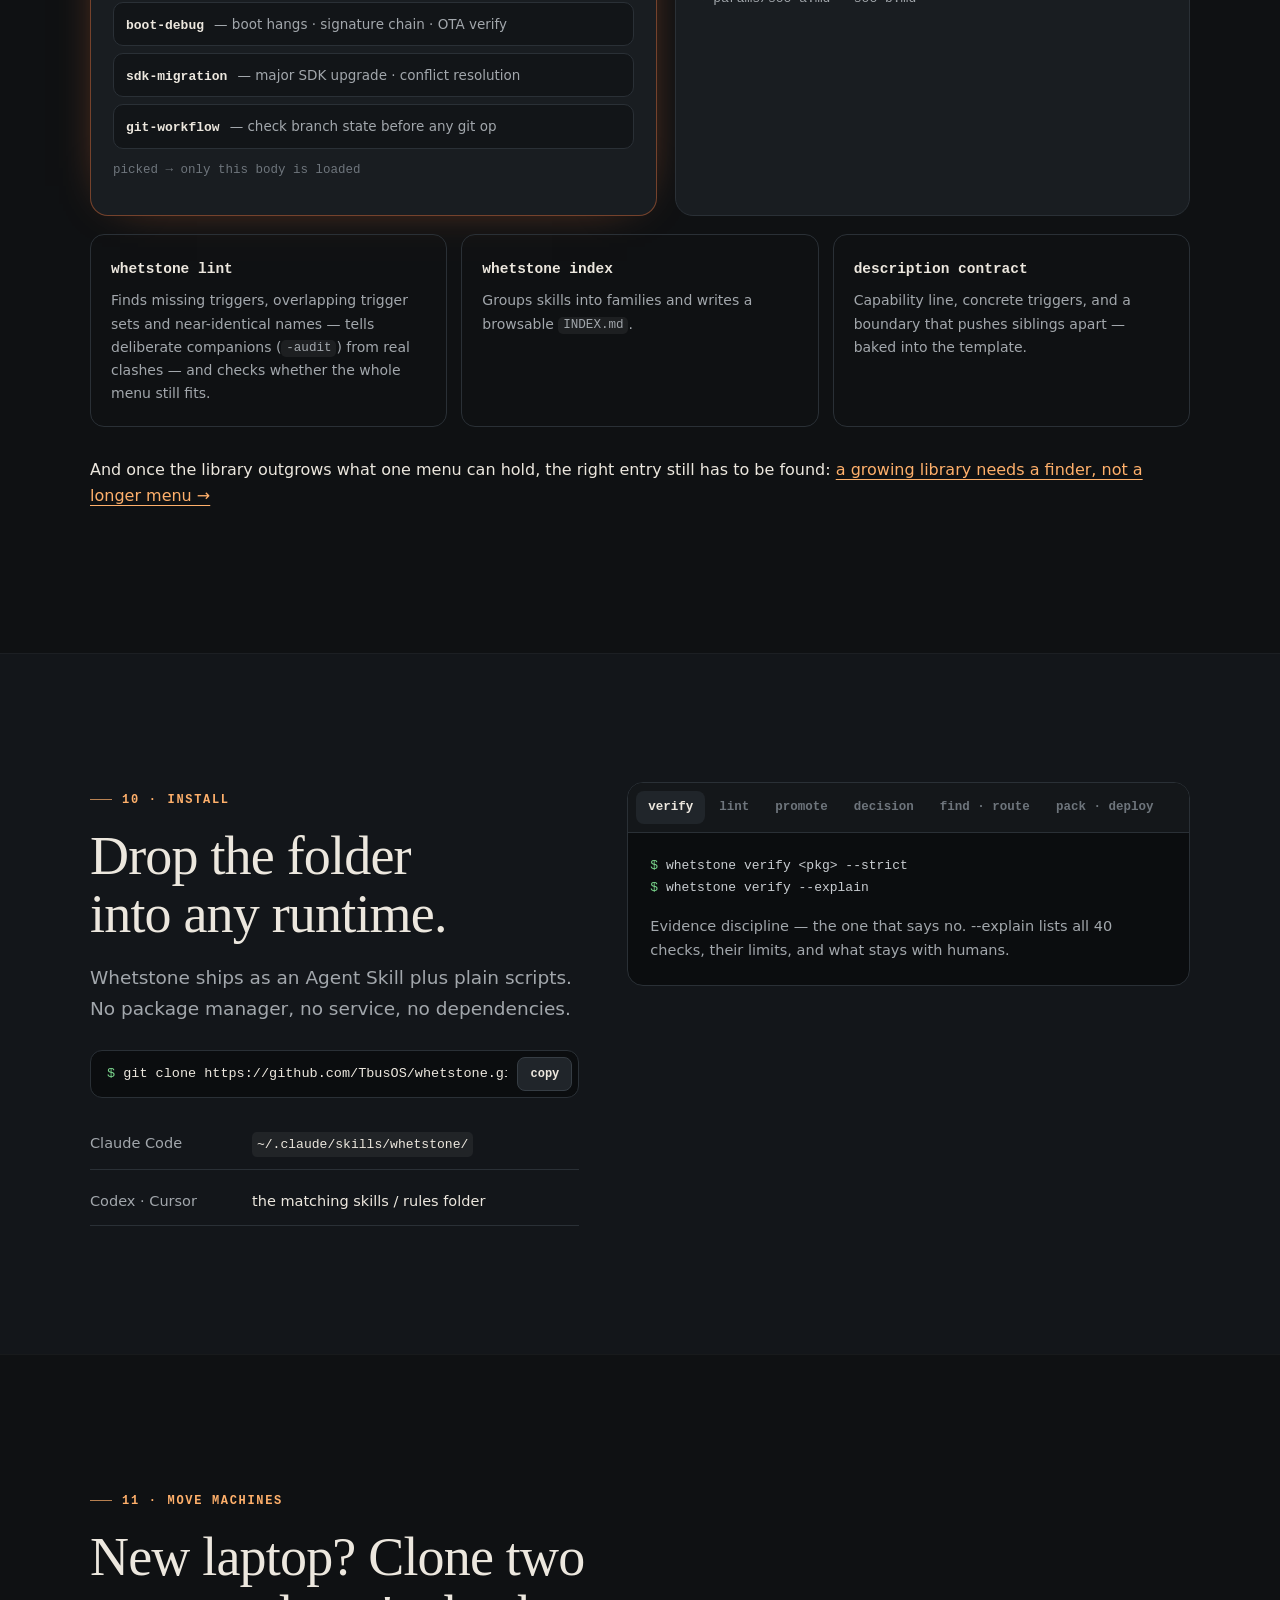
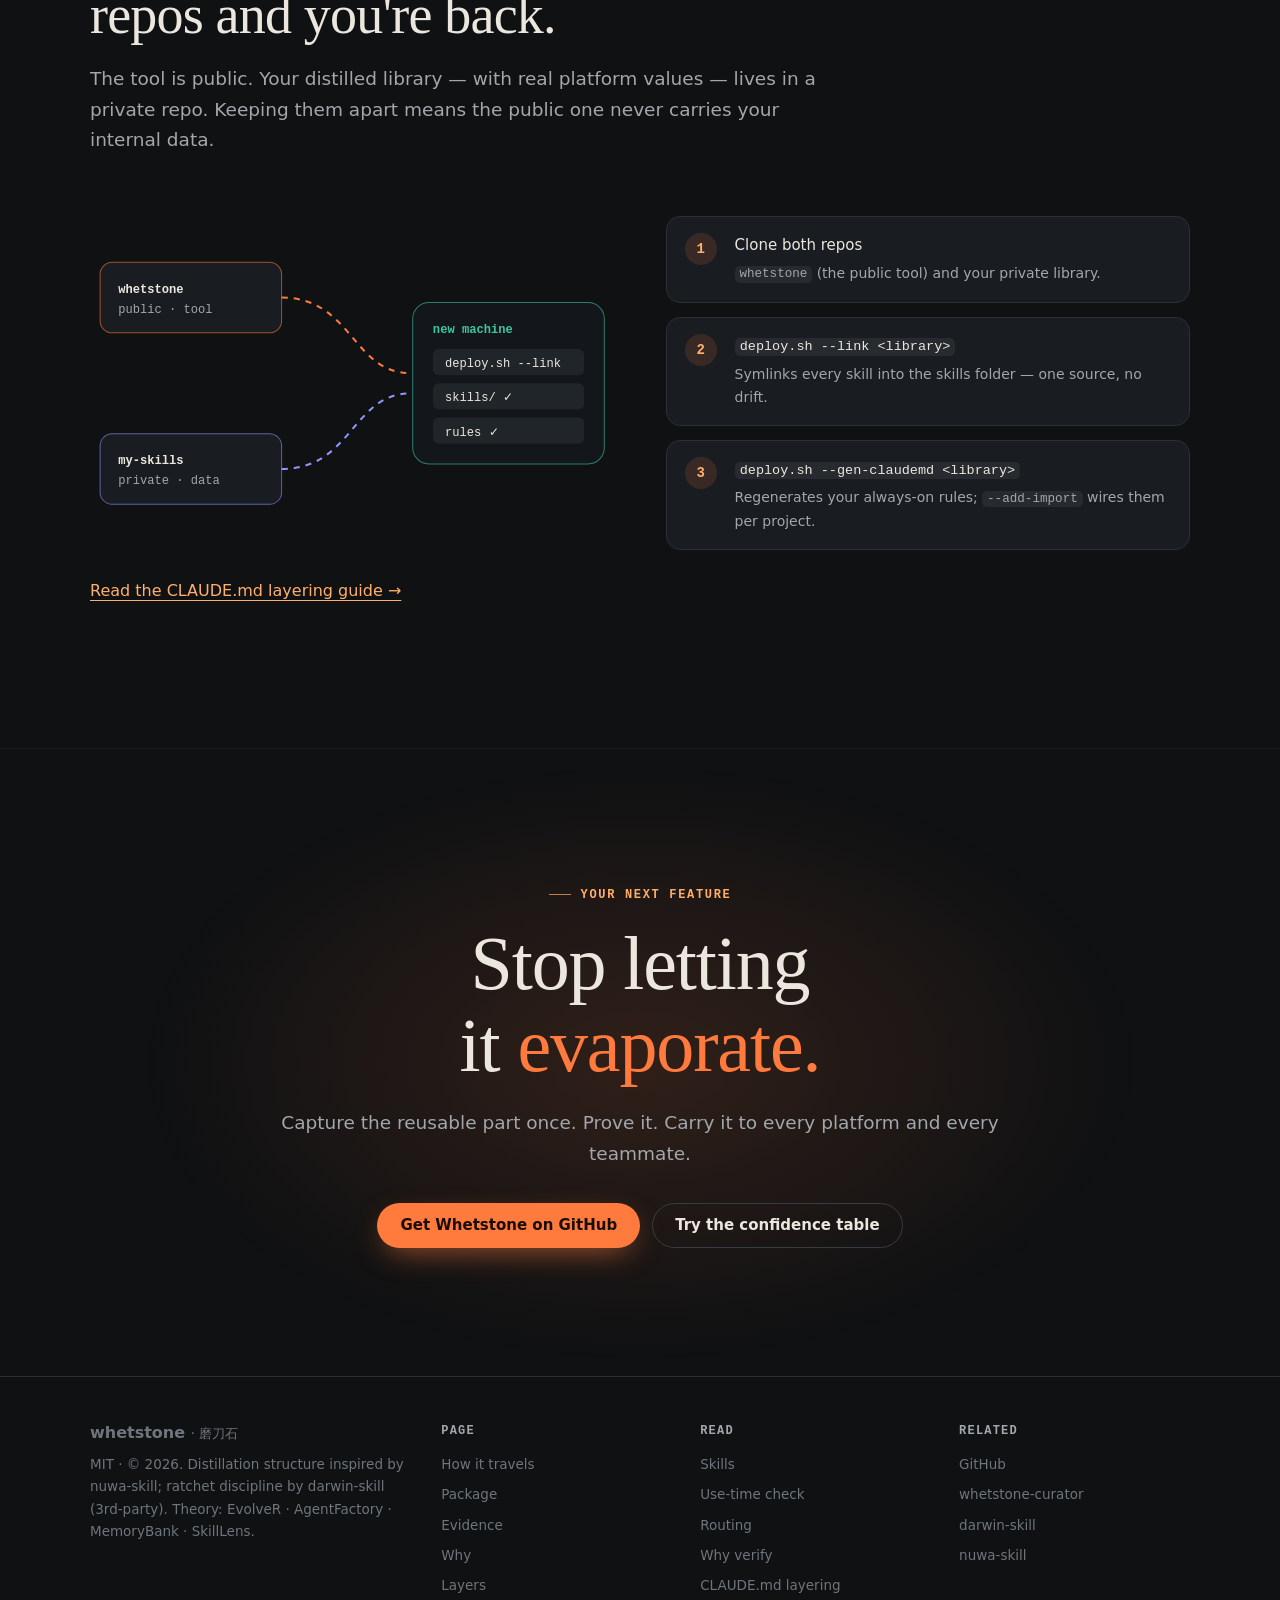
==== commit 764fec2d: "docs(home): 首页改成先讲一条经验怎么走,首屏标题换成讲用途 改前:首屏 → 01 为什么 → 02 证据纪律 → … → 05 流程 → … 改后:首屏 → 01 一条经验怎么走 → 02" ====
--- a/docs/index.html
+++ b/docs/index.html
@@ -41,6 +41,9 @@
 }
 @keyframes strike { to { transform: scaleX(1); } }
 .hero .lede { font-size: clamp(17px, 1.7vw, 19.5px); margin-top: 26px; }
+.hero .lede .cut { position: relative; color: var(--ember); white-space: nowrap; }
+.hero .lede .cut::after { content: ""; position: absolute; left: -2%; right: -2%; top: 55%; height: 2px; background: var(--refuse);
+  transform: scaleX(0); transform-origin: left; border-radius: 2px; animation: strike 1s 1.1s cubic-bezier(.7,0,.2,1) forwards; }
 .cta { display: flex; gap: 12px; flex-wrap: wrap; margin-top: 34px; }
 .runtimes { margin-top: 26px; color: var(--dim); font: 13px/1.6 var(--mono); }
 .stats { display: grid; grid-template-columns: repeat(4, 1fr); gap: 0; margin-top: clamp(48px, 6vw, 80px); border: 1px solid var(--line); border-radius: var(--r); position: relative; z-index: 1; background: rgba(25,29,33,.6); }
@@ -283,6 +286,35 @@
 }
 
 /* ───────────────────────── architecture ───────────────────────── */
+/* travel: three steps, each with its owner (classes are .leg, not .step — .step is the phase track) */
+.legs { list-style: none; margin: 0; padding: 0; display: grid; grid-template-columns: repeat(3, 1fr); gap: 16px; }
+.leg { position: relative; background: var(--panel); border: 1px solid var(--line); border-radius: 18px; padding: 24px 24px 22px; display: flex; flex-direction: column; }
+.leg + .leg::before { content: "→"; position: absolute; left: -8px; top: 46px; transform: translate(-50%, -50%); color: var(--ember); font: 600 16px/1 var(--mono); }
+.leg .no { font: 500 30px/1 var(--serif); color: var(--ember); }
+.leg h3 { font-size: 22px; margin-top: 14px; }
+.leg p { margin: 8px 0 0; color: var(--muted); font-size: 15px; flex: 1; }
+.leg .owner { align-self: flex-start; margin-top: 18px; font: 600 11.5px/1 var(--mono); letter-spacing: .04em; padding: 8px 11px; border-radius: 999px; border: 1px solid var(--line-2); color: var(--ember-2); }
+.legs-note, .pkg-note { margin-top: 18px; color: var(--muted); font-size: 14.5px; max-width: 86ch; }
+.flow-fold { margin-top: clamp(44px, 5vw, 68px); }
+.flow-head { font: 600 12px/1 var(--mono); letter-spacing: .1em; text-transform: uppercase; color: var(--muted); margin: 0 0 12px; }
+@media (max-width: 860px) { .legs { grid-template-columns: 1fr; } .leg + .leg::before { content: "↓"; left: 50%; top: -8px; } }
+/* package: the good example, quoted from its files */
+.pkg-grid { display: grid; grid-template-columns: 1fr 1fr; gap: 18px 24px; align-items: start; }
+.pkg-grid > * { min-width: 0; }   /* a grid item defaults to its content's width: the wide params table would stretch the page */
+#package .tbl th { color: var(--muted); }
+/* not .bar: on this page .bar is the check-group chart (10px tall, width animated from 0) */
+.cb-bar { display: flex; gap: 7px; align-items: center; padding: 11px 14px; background: #14171a; border-bottom: 1px solid var(--line); font: 12px/1 var(--mono); color: var(--muted); }
+.cb-bar i { width: 10px; height: 10px; border-radius: 50%; background: #3a3f45; }
+.cb-bar i:nth-child(1) { background: #ff6159; } .cb-bar i:nth-child(2) { background: #ffbd2e; } .cb-bar i:nth-child(3) { background: #28c941; }
+.cb-bar span { margin-left: 8px; }
+.pkg-tree { margin-bottom: 22px; }
+#package .tbl { min-width: 560px; }   /* on a phone the table scrolls inside its frame instead of wrapping word by word */
+.pkg-grid .codeblock { margin-bottom: 18px; }
+.pkg-cap { color: var(--muted); font-size: 15px; margin: 0 0 10px; }
+.pkg-cap b { color: var(--text); font-weight: 600; font-family: var(--mono); font-size: 14px; }
+.pkg-wide { margin-top: 18px; }
+.codeblock pre.wrapline { white-space: pre-wrap; overflow-wrap: anywhere; }
+@media (max-width: 960px) { .pkg-grid { grid-template-columns: 1fr; } }
 .arch { display: grid; gap: 14px; }
 .tier { position: relative; display: grid; grid-template-columns: 220px 1fr; gap: 24px; align-items: center; padding: 22px 24px; border-radius: 18px; border: 1px solid var(--line); background: var(--panel); }
 .tier .tl { font: 700 11.5px/1.5 var(--mono); letter-spacing: .1em; text-transform: uppercase; color: var(--tc); }
@@ -378,10 +410,10 @@
       whetstone <small lang="zh-CN">· 磨刀石</small>
     </a>
     <div class="nav-links">
-      <a href="#why"><span class="en">Why</span><span class="zh">为什么</span></a>
+      <a href="#travel"><span class="en">How it travels</span><span class="zh">怎么走</span></a>
+      <a href="#package"><span class="en">Package</span><span class="zh">包</span></a>
       <a href="#evidence"><span class="en">Evidence</span><span class="zh">证据纪律</span></a>
       <a href="#layers"><span class="en">Layers</span><span class="zh">分层</span></a>
-      <a href="#flow"><span class="en">How it works</span><span class="zh">流程</span></a>
       <a href="use-time-conflicts.html"><span class="en">Use-time check</span><span class="zh">用时纠错</span></a>
       <a href="routing.html"><span class="en">Routing</span><span class="zh">经验路由</span></a>
       <a href="#install"><span class="en">Install</span><span class="zh">安装</span></a>
@@ -411,19 +443,19 @@
       <div>
         <span class="kicker"><span class="en">Self-contained · zero runtime dependency</span><span class="zh">自包含 · 零运行时依赖</span></span>
         <h1>
-          <span class="en">Distill the session.<br>Refuse what it<br><span class="cut">can't prove.</span></span>
-          <span class="zh">把会话蒸馏成 skill，<br>再把<span class="cut">证不出来的</span><br>挡在门外。</span>
+          <span class="en">Finish a feature.<br>Next time, your agent<br><em class="hl">already knows it.</em></span>
+          <span class="zh">做完一个功能，<br>下次 agent<br><em class="hl">自己就会了。</em></span>
         </h1>
         <p class="lede">
-          <span class="en">Whetstone turns a finished dev session — transcript, git diff, the pitfalls you hit — into a portable Agent Skill. Then it holds that skill to an evidence standard you can actually run.</span>
-          <span class="zh">Whetstone 把一次做完的开发 —— transcript、git diff、踩过的坑 —— 蒸馏成可移植的 Agent Skill，再用一条能跑的命令守住证据纪律。</span>
+          <span class="en">Whetstone turns what a session taught you into a skill package for your own library, and the next time you do that kind of work your agent picks it up. Every entry says where it came from; what it <span class="cut">can't prove</span> stays out.</span>
+          <span class="zh">Whetstone 把一次会话里学到的东西提炼成 skill 包，放进你自己的库；下次做同类的事，agent 会自己用上。每一条都写明出处，<span class="cut">证不出来的</span>进不了库。</span>
         </p>
         <div class="cta">
           <a class="btn btn--hot" href="https://github.com/TbusOS/whetstone">
             <svg width="16" height="16" viewBox="0 0 16 16" fill="currentColor" aria-hidden="true"><path d="M8 .25a.75.75 0 01.673.418l1.882 3.815 4.21.612a.75.75 0 01.416 1.279l-3.046 2.97.719 4.192a.75.75 0 01-1.088.791L8 12.347l-3.766 1.98a.75.75 0 01-1.088-.79l.72-4.194L.818 6.374a.75.75 0 01.416-1.28l4.21-.611L7.327.668A.75.75 0 018 .25z"/></svg>
             <span class="en">Star on GitHub</span><span class="zh">去 GitHub 点个 Star</span>
           </a>
-          <a class="btn btn--ghost" href="#evidence"><span class="en">See what it refuses</span><span class="zh">看它拒收什么</span> →</a>
+          <a class="btn btn--ghost" href="#travel"><span class="en">See how one lesson travels</span><span class="zh">看一条经验怎么走</span> ↓</a>
         </div>
         <p class="runtimes">Claude Code · Codex · Cursor · <span class="en">any skills-compatible runtime</span><span class="zh">任何支持 skills 的 runtime</span></p>
       </div>
@@ -451,11 +483,225 @@
   </div>
 </header>
 
+<!-- ───────────── travel ───────────── -->
+<section id="travel">
+  <div class="wrap">
+    <div class="sec-head rv">
+      <span class="kicker">01 · <span class="en">How one lesson travels</span><span class="zh">一条经验怎么走</span></span>
+      <h2><span class="en">From one session to the next time you need it.</span><span class="zh">从这一次会话，到下次用得上的时候。</span></h2>
+      <p class="lede"><span class="en">Three steps, three different owners, on purpose. The model reads; a command and a person decide what gets in; your runtime does the rest.</span><span class="zh">三步，各由不同的一方来做，这是有意分开的：模型负责读，命令和人决定什么能进库，剩下的交给你的运行时。</span></p>
+    </div>
+    <ol class="legs">
+      <li class="leg rv d1">
+        <span class="no">1</span>
+        <h3><span class="en">Distill</span><span class="zh">提炼</span></h3>
+        <p><span class="en">The agent reads the transcript and the git diff and follows <code>SKILL.md</code>: what changed, what broke, what was decided, which values turned up. Every entry cites a commit or a session.</span><span class="zh">agent 读会话记录和 git diff，照 <code>SKILL.md</code> 的步骤摘出：改了什么、踩了什么坑、为什么这么定、发现了哪些具体值。每一条都写明来自哪个提交或哪次会话。</span></p>
+        <span class="owner"><span class="en">done by · the model</span><span class="zh">谁做 · 模型</span></span>
+      </li>
+      <li class="leg rv d2">
+        <span class="no">2</span>
+        <h3><span class="en">Gate</span><span class="zh">把关</span></h3>
+        <p><span class="en">A model fills gaps and grades itself generously, so it is not trusted here. <code>whetstone verify</code> checks the evidence with no model involved; then a person reviews twice: is the mining right, does it go in.</span><span class="zh">模型会补没有的东西，也会给自己打高分，所以这一步不信它。<code>whetstone verify</code> 查证据，过程中不用模型；然后人审两次：挖得对不对，进不进库。</span></p>
+        <span class="owner"><span class="en">done by · a command + you</span><span class="zh">谁做 · 命令 + 你</span></span>
+      </li>
+      <li class="leg rv d3">
+        <span class="no">3</span>
+        <h3><span class="en">Reuse</span><span class="zh">再用</span></h3>
+        <p><span class="en">The package sits in your own skill library. Your runtime shows the model each package's name and description; when the topic matches, the model reads <code>SKILL.md</code>, and <code>params/&lt;platform&gt;.md</code> when it reaches that step.</span><span class="zh">包放在你自己的 skill 库里。运行时把每个包的 name 和 description 放进菜单给模型看；话题对上了，模型才读 <code>SKILL.md</code> 正文，做到那一步再读 <code>params/&lt;平台&gt;.md</code>。</span></p>
+        <span class="owner"><span class="en">done by · your runtime</span><span class="zh">谁做 · 你的运行时</span></span>
+      </li>
+    </ol>
+    <p class="legs-note rv"><span class="en">Whetstone triggers nothing in step 3. It keeps the menu entry good (<code>lint</code>) and the library reachable once the menu is too long to show in full (<code>find</code>). The packages never live in this repository: they carry real platform values.</span><span class="zh">第 3 步不是 whetstone 触发的。它只管两件事：菜单上那两行写得好不好（<code>lint</code>），菜单太长显示不全时还能搜到（<code>find</code>）。提炼出来的包也不放进本仓库：里面有真实的平台值。</span></p>
+
+    <div id="flow" class="flow-fold">
+      <p class="flow-head rv"><span class="en">Steps 1 and 2, phase by phase</span><span class="zh">第 1、2 步展开：逐个阶段</span></p>
+      <div class="track rv" id="track"><span class="fill-line" id="fill-line"></span></div>
+      <div class="flow-panel rv" id="flow-panel" aria-live="polite"></div>
+    </div>
+  </div>
+</section>
+
+<!-- ───────────── package ───────────── -->
+<section id="package" style="background:var(--bg-2)">
+  <div class="wrap">
+    <div class="sec-head rv">
+      <span class="kicker">02 · <span class="en">What you get</span><span class="zh">得到什么</span></span>
+      <h2><span class="en">One directory, three files, evidence on every line.</span><span class="zh">一个目录，三个文件，每一条都带证据。</span></h2>
+      <p class="lede"><span class="en"><code>examples/good-skill/</code> is a complete package for a made-up domain: storage you can write only once. <code>whetstone verify</code> finds nothing wrong with it.</span><span class="zh"><code>examples/good-skill/</code> 是一个完整的包，领域是编的：只能写一次的存储。<code>whetstone verify</code> 在它身上挑不出毛病。</span></p>
+    </div>
+
+    <div class="codeblock pkg-tree rv"><div class="cb-bar"><i></i><i></i><i></i><span>examples/good-skill/</span></div>
+<pre class="en"><code>examples/good-skill/
+├── SKILL.md          how it gets picked (name + description),
+│                     then principle · method · never-do · pointers
+├── pitfalls.md       what went wrong: symptom · cause · fix · values
+└── params/soc-x.md   values true on soc-x only; one file per platform</code></pre>
+<pre class="zh"><code>examples/good-skill/
+├── SKILL.md          靠什么被选中（name + description），
+│                     然后是原理 · 做法 · 禁止 · 指向另两个文件
+├── pitfalls.md       踩过的坑：症状 · 真因 · 修法 · 涉及的值
+└── params/soc-x.md   只在 soc-x 成立的值；一个平台一个文件</code></pre>
+    </div>
+
+    <div class="pkg-grid">
+      <div class="rv">
+        <p class="pkg-cap"><span class="en"><b>SKILL.md</b>: until the topic matches, the runtime shows the model only these two lines. The description says what the package is for and the words that should bring it up.</span><span class="zh"><b>SKILL.md</b>：话题对上之前，运行时只把这两行给模型看。description 写清楚这个包管什么，以及哪些说法该让它出来。</span></p>
+        <div class="codeblock"><div class="cb-bar"><i></i><i></i><i></i><span>SKILL.md · frontmatter</span></div>
+<pre class="wrapline" data-excerpt="examples/good-skill/SKILL.md"><code>name: good-skill
+description: "一次性写入的存储(写坏就回不去)怎么写、怎么核对:写前先存原始内容,写后直接读回底层比对。触发词:一次性写入 / 写入前备份 / 读回比对 / write-once storage。"</code></pre>
+        </div>
+      </div>
+      <div class="rv d2">
+        <p class="pkg-cap"><span class="en"><b>pitfalls.md</b>: one pitfall. “Reading the low-level state off a higher layer gets it wrong”: symptom, root cause, fix, and which values it involves. Its evidence block follows, with the same fields as the table below.</span><span class="zh"><b>pitfalls.md</b>：一条坑。症状、真因、修法，以及涉及哪些值。后面跟着它的证据，字段和下面那张表一样。</span></p>
+        <div class="codeblock"><div class="cb-bar"><i></i><i></i><i></i><span>pitfalls.md</span></div>
+<pre class="wrapline" data-excerpt="examples/good-skill/pitfalls.md"><code>## 从上层状态反推底层状态会看错
+
+- 症状:上层字段显示未生效,底层其实已经生效。
+- 真因:中间层缓存了一份过期副本。
+- 修法:直接读底层,不看中间层。
+- 涉及事实:见 `params/soc-x.md`</code></pre>
+        </div>
+      </div>
+    </div>
+
+    <p class="pkg-cap pkg-wide rv"><span class="en"><b>params/soc-x.md</b>: the values, each with its evidence.</span><span class="zh"><b>params/soc-x.md</b>：具体值，每个值都带证据。</span></p>
+    <div class="codeblock rv"><div class="cb-bar"><i></i><i></i><i></i><span>params/soc-x.md</span></div>
+<pre data-excerpt="examples/good-skill/params/soc-x.md"><code>| 参数 | 值 | 来源 · 日期 | 验证方式 · 实测 | 复现记录 | 置信度 |
+|---|---|---|---|---|---|
+| 存储起始位置 | `SLOT_A` | commit 1a2b3c4d · 2026-08-01 | 读回比对 · 实测:通过 2026-09-01 | 2026-08-01 · commit 1a2b3c4d; 2026-09-01 · commit 5e6f7a8b | high |
+| 读回起始地址 | `0x1A40` | commit 1a2b3c4d · 2026-08-01 | 读回比对 · 实测:通过 2026-09-01 | 2026-08-01 · commit 1a2b3c4d | med |</code></pre>
+    </div>
+
+    <div class="tbl-wrap pkg-wide rv">
+      <table class="tbl">
+        <thead><tr><th><span class="en">Column</span><span class="zh">列</span></th><th><span class="en">What it holds</span><span class="zh">写什么</span></th><th><span class="en">First row</span><span class="zh">第一行写的</span></th></tr></thead>
+        <tbody>
+          <tr><td>参数<span class="en"> · parameter</span></td><td><span class="en">what the value is</span><span class="zh">这个值叫什么</span></td><td><span class="en">storage start</span><span class="zh">存储起始位置</span></td></tr>
+          <tr><td>值<span class="en"> · value</span></td><td><span class="en">the value, true on this platform only</span><span class="zh">具体是多少，只在这个平台成立</span></td><td><code>SLOT_A</code></td></tr>
+          <tr><td>来源 · 日期<span class="en"> · source, date</span></td><td><span class="en">the commit it came from, and the day</span><span class="zh">从哪个提交得来、哪天</span></td><td>commit 1a2b3c4d · 2026-08-01</td></tr>
+          <tr><td>验证方式 · 实测<span class="en"> · check, tested</span></td><td><span class="en">how to re-check it, and whether that was actually run</span><span class="zh">怎么复查，真跑过没有</span></td><td><span class="en">read back and compare · passed 2026-09-01</span><span class="zh">读回比对 · 2026-09-01 实测通过</span></td></tr>
+          <tr><td>复现记录<span class="en"> · reproductions</span></td><td><span class="en">every later confirmation, one line each</span><span class="zh">之后每核实一次记一行</span></td><td><span class="en">2 lines</span><span class="zh">2 行</span></td></tr>
+          <tr><td>置信度<span class="en"> · confidence</span></td><td><span class="en">computed from the two columns before it, never typed by feel</span><span class="zh">由前两列按规则算出来，不能凭感觉填</span></td><td><code>high</code></td></tr>
+        </tbody>
+      </table>
+    </div>
+    <p class="pkg-note rv"><span class="en">The two rows differ for a reason. The first was tested and confirmed twice, so it may say <code>high</code>. The second was tested once, which is enough for <code>med</code> on a value. A <em>method</em> seen on one platform stays <code>low</code> however well it tested: once does not make it general.</span><span class="zh">两行的置信度不一样是有原因的。第一行实测通过、又核实过两次，所以可以写 <code>high</code>。第二行只实测过一次，对一个值来说够得上 <code>med</code>。如果是一条<b>做法</b>，只在一个平台上见过，测得再好也只能是 <code>low</code>：见过一次说明不了它到处都成立。</span></p>
+
+    <div class="codeblock pkg-wide rv"><div class="cb-bar"><i></i><i></i><i></i><span>whetstone verify examples/good-skill --brief</span></div>
+<pre class="wrapline" data-output="whetstone verify examples/good-skill --brief"><code><span class="p">$</span> whetstone verify examples/good-skill --brief
+
+whetstone verify — examples/good-skill
+
+INFO (2)
+  i pitfalls.md:5  [V18] [从上层状态反推底层状态会看错] reproduced on 2 distinct platforms/projects — eligible to move into the SKILL.md L2 body
+  i good-skill  [V08d] 2 commit hash(es) cited in 来源 / 复现记录, none checked against git
+
+<span class="s">summary: 0 error(s), 0 warning(s), 2 info</span></code></pre>
+    </div>
+    <p class="pkg-note rv"><span class="en">No errors, no warnings. The pitfall has been seen on two projects, so it may move up into the <code>SKILL.md</code> body (V18). The commit hashes are made up for the example, so none was looked up in git (V08d; pass <code>--repo</code> to check them). Next: the same package with six things broken.</span><span class="zh">没有错误，也没有警告。那条坑已经在两个项目上见过，可以升进 <code>SKILL.md</code> 正文（V18）。示例里的提交号是编的，所以没去 git 里查（V08d；加上 <code>--repo</code> 就会查）。下一节：同一个包故意改坏 6 处。</span></p>
+  </div>
+</section>
+
+<!-- ───────────── evidence ───────────── -->
+<section class="ev" id="evidence">
+  <div class="wrap">
+    <div class="sec-head rv">
+      <span class="kicker">03 · <span class="en">Evidence discipline</span><span class="zh">证据纪律</span></span>
+      <h2><span class="en">A rule only the model obeys is one context window from gone.</span><span class="zh">只靠模型自觉遵守的规则，离「不存在」只差一个上下文窗口。</span></h2>
+      <p class="lede"><span class="en">A skill library doesn't fail loudly. It fills up with plausible, once-true advice that still wears a confident label. So every rule a machine can decide became a check with an exit code. Below is a real run on <code>examples/demo-skill</code>: the package from 02 with six things broken on purpose.</span><span class="zh">skill 库不会大声地坏掉，它会慢慢塞满听着有理、只在当时成立、却还顶着高置信标签的条目。所以凡是机器能判的规则，都做成了带退出码的检查。下面是对 <code>examples/demo-skill</code> 的一次真实运行：它就是 02 节那个包，故意改坏了 6 处。</span></p>
+    </div>
+
+    <div class="ev-grid">
+      <div class="term rv">
+        <div class="term-bar"><i></i><i></i><i></i><span>~/whetstone — zsh</span></div>
+        <pre id="term" aria-live="off"></pre>
+      </div>
+      <div class="checks rv d2" id="checks">
+        <div class="checks-num"><b>40</b><span class="en">checks, grouped by what they guard</span><span class="zh">条检查，按守的是什么分组</span></div>
+        <div class="bars" id="bars"></div>
+        <div class="legend">
+          <span><i style="background:var(--refuse)"></i>error · exit 1</span>
+          <span><i style="background:var(--warn)"></i><span class="en">warn · exit 1 with --strict</span><span class="zh">warn · 加 --strict 才 exit 1</span></span>
+          <span><i style="background:#6c8fb3"></i>info</span>
+        </div>
+      </div>
+    </div>
+    <p class="ev-foot rv"><span class="en">Each of the 40 codes is tested in both directions — it fires on a bad package and stays quiet on a good one — and a mutation test deletes checks one at a time to prove the suite notices: 22 of 22 caught.</span><span class="zh">40 个检查码每一个都正反两个方向测过：坏包上必须报、好包上必须不报。另有变异测试逐条删掉检查，确认测试套件会发现：22 条全部抓到。</span></p>
+
+    <!-- calculator -->
+    <div class="calc">
+      <div class="rv">
+        <h3><span class="en">Confidence is a table, not a feeling.</span><span class="zh">置信度是一张表，不是一种感觉。</span></h3>
+        <p class="lede"><span class="en">Try it. This is the exact rule <code>verify</code> enforces (extraction-framework §7). A reviewer may always lower a level; nobody may raise it past the conditions.</span><span class="zh">自己试试。这就是 <code>verify</code> 执行的那条规则（extraction-framework §7）。人审永远可以往下调，但谁都不能越过条件往上调。</span></p>
+
+        <div class="ctl">
+          <div class="ctl-lbl"><span class="en">What kind of entry?</span><span class="zh">这是哪一层的条目？</span></div>
+          <div class="seg" data-k="layer">
+            <button type="button" data-v="L12" aria-pressed="true"><span class="en">L1 / L2 · method</span><span class="zh">L1 / L2 · 做法</span></button>
+            <button type="button" data-v="L3" aria-pressed="false"><span class="en">L3 · platform value</span><span class="zh">L3 · 平台值</span></button>
+          </div>
+        </div>
+        <div class="ctl">
+          <div class="ctl-lbl"><span class="en">Executable check （验证方式）</span><span class="zh">可执行检查（验证方式）</span></div>
+          <div class="seg" data-k="test">
+            <button type="button" data-v="none" aria-pressed="false"><span class="en">none</span><span class="zh">没有</span></button>
+            <button type="button" data-v="untested" aria-pressed="false"><span class="en">written, not run</span><span class="zh">写了，没跑</span></button>
+            <button type="button" data-v="passed" aria-pressed="true"><span class="en">ran · passed</span><span class="zh">实测通过</span></button>
+          </div>
+        </div>
+        <div class="ctl">
+          <div class="ctl-lbl"><span class="en">Seen on how many distinct platforms / projects?</span><span class="zh">在几个不同的平台 / 项目上复现过？</span></div>
+          <div class="dots" data-k="n">
+            <button type="button" data-v="0" aria-pressed="false">0</button>
+            <button type="button" data-v="1" aria-pressed="true">1</button>
+            <button type="button" data-v="2" aria-pressed="false">2</button>
+            <button type="button" data-v="3" aria-pressed="false">3</button>
+          </div>
+        </div>
+      </div>
+
+      <div class="verdict rv d2" id="verdict" aria-live="polite">
+        <div class="ctl-lbl"><span class="en">Highest level allowed</span><span class="zh">最高允许标到</span></div>
+        <div class="meter" id="meter"><div class="lo">LOW</div><div class="md">MED</div><div class="hi">HIGH</div></div>
+        <p class="v-reason" id="v-reason"></p>
+        <p class="v-note" id="v-note"></p>
+        <div class="claims" id="claims"></div>
+      </div>
+    </div>
+
+    <!-- refusals -->
+    <div class="tickets">
+      <article class="ticket rv">
+        <span class="no">V16 · §7</span><span class="stamp">REFUSED</span>
+        <h3><span class="en">Counting one project twice</span><span class="zh">同一个项目算两次</span></h3>
+        <p><span class="en">Reproduction lines are keyed by platform/project. Ten runs on one project is still one line — otherwise the write-back becomes a back door around the gate.</span><span class="zh">复现记录按平台/项目做唯一键。同一个项目跑十次还是一行，否则「回写证据」就成了绕过升级条件的后门。</span></p>
+      </article>
+      <article class="ticket rv d1">
+        <span class="no">V22 · §11</span><span class="stamp">REFUSED</span>
+        <h3><span class="en">Overwriting a fact in silence</span><span class="zh">悄悄改掉一个事实</span></h3>
+        <p><span class="en">A changed value is appended and marked superseded; the old one stays readable. Being quietly wrong is the expensive kind of wrong, most of all for irreversible values.</span><span class="zh">变了的值只能追加并标注替代，旧值仍然可读。错得没人发现是代价最大的错法，不可逆的值尤其如此。</span></p>
+      </article>
+      <article class="ticket rv d2">
+        <span class="no">PHASE 4</span><span class="stamp">REFUSED</span>
+        <h3><span class="en">Grading its own homework</span><span class="zh">自己给自己判卷</span></h3>
+        <p><span class="en">Review runs in a separate context. Self-review bias is something this design assumes will happen, not something it hopes to avoid.</span><span class="zh">质检在独立的上下文里跑。自评偏差是这套设计预设一定会发生的事，不是指望能躲开的事。</span></p>
+      </article>
+      <article class="ticket calm rv d3">
+        <span class="no">--explain</span><span class="stamp">WON'T FAKE</span>
+        <h3><span class="en">Pretending it can judge everything</span><span class="zh">假装什么都能判</span></h3>
+        <p><span class="en">Whether an L1 truly has no counter-example stays with the reviewer, and <code>--explain</code> prints that boundary in full. A mechanised non-mechanical judgement only makes false positives.</span><span class="zh">一条 L1 是不是真的举不出反例，留给人审，<code>--explain</code> 把这条边界原样打印出来。硬把不机械的判断做成机械的，只会制造误报。</span></p>
+      </article>
+    </div>
+    <p class="more rv"><span class="en">What happened when I ran it on my own library: </span><span class="zh">拿它跑我自己的库，结果是：</span><a href="why-verify.html"><span class="en">61 entries marked “high confidence”. Not one could name a test. →</span><span class="zh">61 条标着「高置信度」的经验，没有一条说得出验证方式 →</span></a></p>
+    <p class="more rv" style="margin-top:12px"><span class="en">And after an entry is in the library, it is checked again each time it is used: </span><span class="zh">入库之后，每次用到一条经验还会再核一次：</span><a href="use-time-conflicts.html"><span class="en">check the note when you use it, not when you file it →</span><span class="zh">经验对不对，用的时候才判得准 →</span></a></p>
+  </div>
+</section>
+
 <!-- ───────────── why ───────────── -->
 <section id="why">
   <div class="wrap">
     <div class="sec-head rv">
-      <span class="kicker">01 · <span class="en">Why</span><span class="zh">为什么</span></span>
+      <span class="kicker">04 · <span class="en">Why</span><span class="zh">为什么</span></span>
       <h2><span class="en">Every session ends. What you learned usually ends with it.</span><span class="zh">会话一结束，学到的东西大多跟着没了。</span></h2>
     </div>
     <div class="why-grid">
@@ -495,106 +741,11 @@
   </div>
 </section>
 
-<!-- ───────────── evidence ───────────── -->
-<section class="ev" id="evidence">
-  <div class="wrap">
-    <div class="sec-head rv">
-      <span class="kicker">02 · <span class="en">Evidence discipline</span><span class="zh">证据纪律</span></span>
-      <h2><span class="en">A rule only the model obeys is one context window from gone.</span><span class="zh">只靠模型自觉遵守的规则，离「不存在」只差一个上下文窗口。</span></h2>
-      <p class="lede"><span class="en">A skill library doesn't fail loudly. It fills up with plausible, once-true advice that still wears a confident label. So every rule a machine can decide became a check with an exit code. Below is a real run on <code>examples/demo-skill</code>, a deliberately broken package that ships with the repo.</span><span class="zh">skill 库不会大声地坏掉，它会慢慢塞满听着有理、只在当时成立、却还顶着高置信标签的条目。所以凡是机器能判的规则，都做成了带退出码的检查。下面是对仓库自带的、故意写坏的 <code>examples/demo-skill</code> 的一次真实运行。</span></p>
-    </div>
-
-    <div class="ev-grid">
-      <div class="term rv">
-        <div class="term-bar"><i></i><i></i><i></i><span>~/whetstone — zsh</span></div>
-        <pre id="term" aria-live="off"></pre>
-      </div>
-      <div class="checks rv d2" id="checks">
-        <div class="checks-num"><b>40</b><span class="en">checks, grouped by what they guard</span><span class="zh">条检查，按守的是什么分组</span></div>
-        <div class="bars" id="bars"></div>
-        <div class="legend">
-          <span><i style="background:var(--refuse)"></i>error · exit 1</span>
-          <span><i style="background:var(--warn)"></i><span class="en">warn · exit 1 with --strict</span><span class="zh">warn · 加 --strict 才 exit 1</span></span>
-          <span><i style="background:#6c8fb3"></i>info</span>
-        </div>
-      </div>
-    </div>
-    <p class="ev-foot rv"><span class="en">Each of the 40 codes is tested in both directions — it fires on a bad package and stays quiet on a good one — and a mutation test deletes checks one at a time to prove the suite notices: 22 of 22 caught.</span><span class="zh">40 个检查码每一个都正反两个方向测过：坏包上必须报、好包上必须不报。另有变异测试逐条删掉检查，确认测试套件会发现：22 条全部抓到。</span></p>
-
-    <!-- calculator -->
-    <div class="calc">
-      <div class="rv">
-        <h3><span class="en">Confidence is a table, not a feeling.</span><span class="zh">置信度是一张表，不是一种感觉。</span></h3>
-        <p class="lede"><span class="en">Try it. This is the exact rule <code>verify</code> enforces (extraction-framework §7). A reviewer may always lower a level; nobody may raise it past the conditions.</span><span class="zh">自己试试。这就是 <code>verify</code> 执行的那条规则（extraction-framework §7）。人审永远可以往下调，但谁都不能越过条件往上调。</span></p>
-
-        <div class="ctl">
-          <div class="ctl-lbl"><span class="en">What kind of entry?</span><span class="zh">这是哪一层的条目？</span></div>
-          <div class="seg" data-k="layer">
-            <button type="button" data-v="L12" aria-pressed="true"><span class="en">L1 / L2 · method</span><span class="zh">L1 / L2 · 做法</span></button>
-            <button type="button" data-v="L3" aria-pressed="false"><span class="en">L3 · platform value</span><span class="zh">L3 · 平台值</span></button>
-          </div>
-        </div>
-        <div class="ctl">
-          <div class="ctl-lbl"><span class="en">Executable check （验证方式）</span><span class="zh">可执行检查（验证方式）</span></div>
-          <div class="seg" data-k="test">
-            <button type="button" data-v="none" aria-pressed="false"><span class="en">none</span><span class="zh">没有</span></button>
-            <button type="button" data-v="untested" aria-pressed="false"><span class="en">written, not run</span><span class="zh">写了，没跑</span></button>
-            <button type="button" data-v="passed" aria-pressed="true"><span class="en">ran · passed</span><span class="zh">实测通过</span></button>
-          </div>
-        </div>
-        <div class="ctl">
-          <div class="ctl-lbl"><span class="en">Seen on how many distinct platforms / projects?</span><span class="zh">在几个不同的平台 / 项目上复现过？</span></div>
-          <div class="dots" data-k="n">
-            <button type="button" data-v="0" aria-pressed="false">0</button>
-            <button type="button" data-v="1" aria-pressed="true">1</button>
-            <button type="button" data-v="2" aria-pressed="false">2</button>
-            <button type="button" data-v="3" aria-pressed="false">3</button>
-          </div>
-        </div>
-      </div>
-
-      <div class="verdict rv d2" id="verdict" aria-live="polite">
-        <div class="ctl-lbl"><span class="en">Highest level allowed</span><span class="zh">最高允许标到</span></div>
-        <div class="meter" id="meter"><div class="lo">LOW</div><div class="md">MED</div><div class="hi">HIGH</div></div>
-        <p class="v-reason" id="v-reason"></p>
-        <p class="v-note" id="v-note"></p>
-        <div class="claims" id="claims"></div>
-      </div>
-    </div>
-
-    <!-- refusals -->
-    <div class="tickets">
-      <article class="ticket rv">
-        <span class="no">V16 · §7</span><span class="stamp">REFUSED</span>
-        <h3><span class="en">Counting one project twice</span><span class="zh">同一个项目算两次</span></h3>
-        <p><span class="en">Reproduction lines are keyed by platform/project. Ten runs on one project is still one line — otherwise the write-back becomes a back door around the gate.</span><span class="zh">复现记录按平台/项目做唯一键。同一个项目跑十次还是一行，否则「回写证据」就成了绕过升级条件的后门。</span></p>
-      </article>
-      <article class="ticket rv d1">
-        <span class="no">V22 · §11</span><span class="stamp">REFUSED</span>
-        <h3><span class="en">Overwriting a fact in silence</span><span class="zh">悄悄改掉一个事实</span></h3>
-        <p><span class="en">A changed value is appended and marked superseded; the old one stays readable. Being quietly wrong is the expensive kind of wrong, most of all for irreversible values.</span><span class="zh">变了的值只能追加并标注替代，旧值仍然可读。错得没人发现是代价最大的错法，不可逆的值尤其如此。</span></p>
-      </article>
-      <article class="ticket rv d2">
-        <span class="no">PHASE 4</span><span class="stamp">REFUSED</span>
-        <h3><span class="en">Grading its own homework</span><span class="zh">自己给自己判卷</span></h3>
-        <p><span class="en">Review runs in a separate context. Self-review bias is something this design assumes will happen, not something it hopes to avoid.</span><span class="zh">质检在独立的上下文里跑。自评偏差是这套设计预设一定会发生的事，不是指望能躲开的事。</span></p>
-      </article>
-      <article class="ticket calm rv d3">
-        <span class="no">--explain</span><span class="stamp">WON'T FAKE</span>
-        <h3><span class="en">Pretending it can judge everything</span><span class="zh">假装什么都能判</span></h3>
-        <p><span class="en">Whether an L1 truly has no counter-example stays with the reviewer, and <code>--explain</code> prints that boundary in full. A mechanised non-mechanical judgement only makes false positives.</span><span class="zh">一条 L1 是不是真的举不出反例，留给人审，<code>--explain</code> 把这条边界原样打印出来。硬把不机械的判断做成机械的，只会制造误报。</span></p>
-      </article>
-    </div>
-    <p class="more rv"><span class="en">What happened when I ran it on my own library: </span><span class="zh">拿它跑我自己的库，结果是：</span><a href="why-verify.html"><span class="en">61 entries marked “high confidence”. Not one could name a test. →</span><span class="zh">61 条标着「高置信度」的经验，没有一条说得出验证方式 →</span></a></p>
-    <p class="more rv" style="margin-top:12px"><span class="en">And after an entry is in the library, it is checked again each time it is used: </span><span class="zh">入库之后，每次用到一条经验还会再核一次：</span><a href="use-time-conflicts.html"><span class="en">check the note when you use it, not when you file it →</span><span class="zh">经验对不对，用的时候才判得准 →</span></a></p>
-  </div>
-</section>
-
 <!-- ───────────── boundary ───────────── -->
 <section class="bound">
   <div class="wrap">
     <div class="rv">
-        <span class="kicker">03 · <span class="en">The honest limit</span><span class="zh">它管不到的地方</span></span>
+        <span class="kicker">05 · <span class="en">The honest limit</span><span class="zh">它管不到的地方</span></span>
         <h2><span class="en">A green run is not a good skill.</span><span class="zh"><code style="font-size:.8em;background:none;padding:0">verify</code> 全绿，不等于 skill 好用。</span></h2>
       </div>
     <div class="bound-grid">
@@ -611,7 +762,7 @@
 <section id="layers">
   <div class="wrap">
     <div class="sec-head rv">
-      <span class="kicker">04 · <span class="en">The ruler</span><span class="zh">一把尺子</span></span>
+      <span class="kicker">06 · <span class="en">The ruler</span><span class="zh">一把尺子</span></span>
       <h2><span class="en">One question sorts everything: how far does it carry?</span><span class="zh">只问一个问题：这条知识能走多远？</span></h2>
       <p class="lede"><span class="en">Think of it as strata. The deeper a piece of knowledge sits, the more platforms it survives — and the closer it lives to the reusable skill body. Click a layer.</span><span class="zh">把它想成岩层：越往下的知识，换越多平台仍然成立，也越靠近可复用的 skill 正文。点任意一层看看。</span></p>
     </div>
@@ -630,24 +781,11 @@
   </div>
 </section>
 
-<!-- ───────────── flow ───────────── -->
-<section id="flow" style="background:var(--bg-2)">
-  <div class="wrap">
-    <div class="sec-head rv">
-      <span class="kicker">05 · <span class="en">How it works</span><span class="zh">怎么工作</span></span>
-      <h2><span class="en">Mine. Layer. Reconcile. You approve.</span><span class="zh">挖掘，分层，比对，你点头。</span></h2>
-      <p class="lede"><span class="en">Two human gates bracket an automatic middle. Nothing reaches your library without your sign-off.</span><span class="zh">两道人审关夹着中间的自动流程。没有你点头，什么都进不了正式库。</span></p>
-    </div>
-    <div class="track rv" id="track"><span class="fill-line" id="fill-line"></span></div>
-    <div class="flow-panel rv" id="flow-panel" aria-live="polite"></div>
-  </div>
-</section>
-
 <!-- ───────────── architecture ───────────── -->
 <section id="architecture">
   <div class="wrap">
     <div class="sec-head rv">
-      <span class="kicker">06 · <span class="en">Architecture</span><span class="zh">架构</span></span>
+      <span class="kicker">07 · <span class="en">Architecture</span><span class="zh">架构</span></span>
       <h2><span class="en">A distiller, a portable package, optional extras.</span><span class="zh">一个蒸馏器，一个可移植的包，几个可选的下游。</span></h2>
       <p class="lede"><span class="en">Runtime-specific code is fenced into one thin capture adapter. What you share is plain markdown. Everything below the dashed line is optional — installed, it helps; absent, nothing breaks.</span><span class="zh">跟 runtime 绑定的代码只放在薄薄一层采集适配器里。对外分享的是纯 markdown。虚线以下全是可选：装了能增强，不装也不影响使用。</span></p>
     </div>
@@ -688,7 +826,7 @@
 <section id="scenario" style="background:var(--bg-2)">
   <div class="wrap">
     <div class="sec-head rv">
-      <span class="kicker">07 · <span class="en">One real scenario</span><span class="zh">一个真实场景</span></span>
+      <span class="kicker">08 · <span class="en">One real scenario</span><span class="zh">一个真实场景</span></span>
       <h2><span class="en">Secure boot, done once — owned by the whole team.</span><span class="zh">安全启动做一次，整个团队都会。</span></h2>
     </div>
     <ol class="tl-list">
@@ -705,7 +843,7 @@
 <section id="index-hygiene">
   <div class="wrap">
     <div class="sec-head rv">
-      <span class="kicker">08 · <span class="en">Index hygiene</span><span class="zh">索引卫生</span></span>
+      <span class="kicker">09 · <span class="en">Index hygiene</span><span class="zh">索引卫生</span></span>
       <h2><span class="en">More skills shouldn't mean a noisier menu.</span><span class="zh">skill 越多，菜单不该越乱。</span></h2>
       <p class="lede"><span class="en">A runtime keeps every skill's name + description in context to choose between them. Bodies load only after a pick. So the noise lives in the menu — and that's where <code>lint</code> looks.</span><span class="zh">runtime 把每个 skill 的 name + description 常驻在上下文里用来挑选，正文要等被选中才加载。所以乱就乱在菜单上，<code>lint</code> 查的也正是这里。</span></p>
     </div>
@@ -734,7 +872,7 @@
   <div class="wrap">
     <div class="inst-grid">
       <div class="rv">
-        <span class="kicker">09 · <span class="en">Install</span><span class="zh">安装</span></span>
+        <span class="kicker">10 · <span class="en">Install</span><span class="zh">安装</span></span>
         <h2><span class="en">Drop the folder into any runtime.</span><span class="zh">把目录放进任何 runtime。</span></h2>
         <p class="lede"><span class="en">Whetstone ships as an Agent Skill plus plain scripts. No package manager, no service, no dependencies.</span><span class="zh">Whetstone 就是一个 Agent Skill 加几个普通脚本。不用包管理器，不起服务，零依赖。</span></p>
         <div class="clone"><code id="clone-cmd">git clone https://github.com/TbusOS/whetstone.git</code><button class="copy" type="button" data-copy="clone-cmd">copy</button></div>
@@ -755,7 +893,7 @@
 <section id="migrate">
   <div class="wrap">
     <div class="sec-head rv">
-      <span class="kicker">10 · <span class="en">Move machines</span><span class="zh">换机迁移</span></span>
+      <span class="kicker">11 · <span class="en">Move machines</span><span class="zh">换机迁移</span></span>
       <h2><span class="en">New laptop? Clone two repos and you're back.</span><span class="zh">换电脑？克隆两个仓，能力全回来。</span></h2>
       <p class="lede"><span class="en">The tool is public. Your distilled library — with real platform values — lives in a private repo. Keeping them apart means the public one never carries your internal data.</span><span class="zh">工具是公开的；你蒸出来、带真实平台值的 skill 库放在私有仓。两者分开，公开仓就永远不会带出你的内部数据。</span></p>
     </div>
@@ -809,7 +947,7 @@
         <a class="brand" href="#top" style="padding:0">whetstone <small lang="zh-CN">· 磨刀石</small></a>
         <p><span class="en">MIT · © 2026. Distillation structure inspired by nuwa-skill; ratchet discipline by darwin-skill (3rd-party). Theory: EvolveR · AgentFactory · MemoryBank · SkillLens.</span><span class="zh">MIT · © 2026。蒸馏结构借鉴 nuwa-skill；棘轮纪律借鉴 darwin-skill（第三方）。理论：EvolveR · AgentFactory · MemoryBank · SkillLens。</span></p>
       </div>
-      <div><h5><span class="en">Page</span><span class="zh">本页</span></h5><a href="#why"><span class="en">Why</span><span class="zh">为什么</span></a><a href="#evidence"><span class="en">Evidence</span><span class="zh">证据纪律</span></a><a href="#layers"><span class="en">Layers</span><span class="zh">分层</span></a><a href="#flow"><span class="en">How it works</span><span class="zh">流程</span></a></div>
+      <div><h5><span class="en">Page</span><span class="zh">本页</span></h5><a href="#travel"><span class="en">How it travels</span><span class="zh">怎么走</span></a><a href="#package"><span class="en">Package</span><span class="zh">包</span></a><a href="#evidence"><span class="en">Evidence</span><span class="zh">证据纪律</span></a><a href="#why"><span class="en">Why</span><span class="zh">为什么</span></a><a href="#layers"><span class="en">Layers</span><span class="zh">分层</span></a></div>
       <div><h5><span class="en">Read</span><span class="zh">延伸阅读</span></h5><a href="skills.html"><span class="en">Skills</span><span class="zh">技能</span></a><a href="use-time-conflicts.html"><span class="en">Use-time check</span><span class="zh">用时纠错</span></a><a href="routing.html"><span class="en">Routing</span><span class="zh">经验路由</span></a><a href="why-verify.html"><span class="en">Why verify</span><span class="zh">为什么要 verify</span></a><a href="claude-md-layering.html"><span class="en">CLAUDE.md layering</span><span class="zh">CLAUDE.md 分层</span></a></div>
       <div><h5><span class="en">Related</span><span class="zh">相关</span></h5><a href="https://github.com/TbusOS/whetstone">GitHub</a><a href="https://github.com/TbusOS/whetstone-curator">whetstone-curator</a><a href="https://github.com/alchaincyf/darwin-skill">darwin-skill</a><a href="https://github.com/alchaincyf/nuwa-skill">nuwa-skill</a></div>
     </div>
